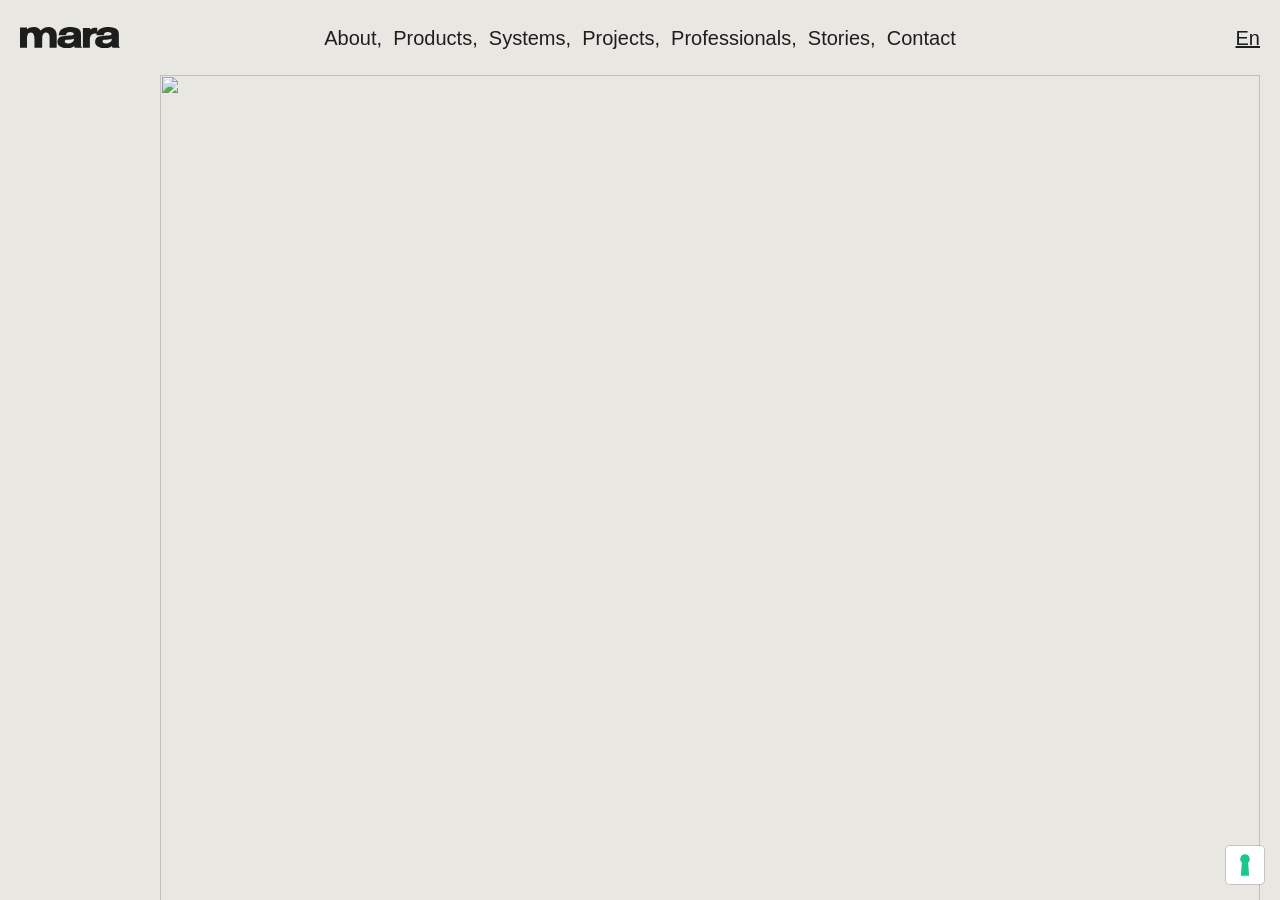
==== index.html @ ea9da0f6 "first commit" ====
<html lang="en"><head><meta charset="utf-8"><meta name="viewport" content="width=device-width, initial-scale=1"><title>Mara, design furniture for office, contract, and home. 100% made in Italy.</title><link rel="preconnect" href="https://mara.adoratorio.app" crossorigin="" data-cmp-ab="2" data-cmp-info="10"><style>@font-face{font-family:Neue Haas Grotesk Display Pro;src:url(/fonts/NeueHaasDisplay-Mediu.woff2) format("woff2"),url(/fonts/NeueHaasDisplay-Mediu.woff) format("woff"),url(/fonts/NeueHaasDisplay-Mediu.svg#NeueHaasDisplay-Mediu) format("svg");font-weight:500;font-style:normal;font-display:swap}@font-face{font-family:Neue Haas Grotesk Display Pro;src:url(/fonts/NeueHaasDisplay-Roman.woff2) format("woff2"),url(/fonts/NeueHaasDisplay-Roman.woff) format("woff"),url(/fonts/NeueHaasDisplay-Roman.svg#NeueHaasDisplay-Roman) format("svg");font-weight:400;font-style:normal;font-display:swap}@font-face{font-family:Neue Haas Grotesk Display Pro;src:url(/fonts/NeueHaasDisplay-Bold.woff2) format("woff2"),url(/fonts/NeueHaasDisplay-Bold.woff) format("woff"),url(/fonts/NeueHaasDisplay-Bold.svg#NeueHaasDisplay-Bold) format("svg");font-weight:700;font-style:normal;font-display:swap}@font-face{font-family:Neue Haas Grotesk Display Pro;src:url(/fonts/NeueHaasDisplay-Light.woff2) format("woff2"),url(/fonts/NeueHaasDisplay-Light.woff) format("woff"),url(/fonts/NeueHaasDisplay-Light.svg#NeueHaasDisplay-Light) format("svg");font-weight:300;font-style:normal;font-display:swap}a,abbr,acronym,address,applet,article,aside,audio,b,big,blockquote,body,canvas,caption,center,cite,code,dd,del,details,dfn,div,dl,dt,em,embed,fieldset,figcaption,figure,footer,form,h1,h2,h3,h4,h5,h6,header,hgroup,html,i,iframe,img,ins,kbd,label,legend,li,mark,menu,nav,object,ol,output,p,pre,q,ruby,s,samp,section,small,span,strike,strong,sub,summary,sup,table,tbody,td,tfoot,th,thead,time,tr,tt,u,ul,var,video{margin-block:0;margin:0;padding:0;border:none}*{box-sizing:border-box;-webkit-tap-highlight-color:rgba(0,0,0,0)}:after,:before{box-sizing:inherit;text-decoration:inherit;vertical-align:inherit}html{line-height:1.15;overflow-wrap:break-word;-moz-tab-size:4;-o-tab-size:4;tab-size:4;-webkit-text-size-adjust:100%;-moz-text-size-adjust:100%;text-size-adjust:100%;font-feature-settings:normal;font-variation-settings:normal}main{display:block}progress{vertical-align:middle}h1,h2,h3,h4,h5,h6{font-size:inherit;font-weight:inherit}b,strong{display:inline-block;font-weight:bolder}blockquote,q{font-style:italic;quotes:none}hr{display:block;box-sizing:content-box;height:0;overflow:visible}ol,ul{list-style-type:none}:where(dl,ol,ul) :where(dl,ol,ul){margin-block-end:0;margin-block-start:0}small{font-size:80%}sub,sup{font-size:75%;line-height:0;position:relative;vertical-align:baseline}sub{bottom:-.25em}sup{top:-.5em}code,kbd,pre,samp{font-family:ui-monospace,SFMono-Regular,Menlo,Monaco,Consolas,Liberation Mono,Courier New,monospace;font-feature-settings:normal;font-variation-settings:normal;font-size:.9em}audio,canvas,iframe,img,svg,video{vertical-align:middle}img,video{max-width:100%;border-style:none}button,input,select,textarea{margin:0;border:0;background:transparent;font-family:inherit;font-size:100%;line-height:inherit}button:focus,input:focus,select:focus,textarea:focus{outline:transparent}a,a:active,a:visited,button{display:inline-block;color:inherit;text-decoration:none;touch-action:manipulation}button,select{text-transform:none}[type=button],[type=reset],[type=submit],button{-webkit-appearance:button;-moz-appearance:button;appearance:button;color:inherit;background:transparent;cursor:pointer}[type=button]::-moz-focus-inner,[type=reset]::-moz-focus-inner,[type=submit]::-moz-focus-inner,button::-moz-focus-inner{border-style:none;padding:0}[type=button]:-moz-focusring,[type=reset]:-moz-focusring,[type=submit]:-moz-focusring,button:-moz-focusring{outline:1px dotted ButtonText}::-webkit-file-upload-button{-webkit-appearance:button;font:inherit}dialog:not([open]){display:none}:root{--col-numb:26;--col-numb-vert:18;--grid-val:calc(100/var(--col-numb));--grid-val-vertical:calc(100/var(--col-numb-vert))}@media screen and (min-width:48em){:root{--col-numb:32}}::-moz-selection{background-color:#1e1d20;color:#e9e7e2;text-shadow:none}::selection{background-color:#1e1d20;color:#e9e7e2;text-shadow:none}body,html{overflow:hidden;top:0;left:0;position:fixed;width:100vw;height:100svh}body{background:#e9e7e2;color:#1e1d20;font-family:Neue Haas Grotesk Display Pro,-apple-system,BlinkMacSystemFont,Segoe UI,Roboto,Helvetica,Arial,sans-serif,Apple Color Emoji,Segoe UI Emoji,Segoe UI Symbol;font-kerning:none;text-rendering:optimizeSpeed;-webkit-font-smoothing:antialiased;-moz-osx-font-smoothing:grayscale}body.wait{cursor:wait}body *{text-decoration-thickness:.1rem!important}@media screen and (max-device-width:1366px)and (-webkit-min-device-pixel-ratio:1.5){body *{text-decoration-thickness:.05rem!important}}h1,h2,h3,h4,h5,h6{color:#1e1d20;font-family:Neue Haas Grotesk Display Pro,-apple-system,BlinkMacSystemFont,Segoe UI,Roboto,Helvetica,Arial,sans-serif,Apple Color Emoji,Segoe UI Emoji,Segoe UI Symbol}#app,.app{overflow-x:clip;overflow-y:scroll;-webkit-overflow-scrolling:touch;opacity:0;top:0;left:0;position:fixed;width:100vw;height:100svh;font-size:max(12px,5.1282051282vw);line-height:1}@media screen and (min-width:768px){#app,.app{font-size:max(12px,1.5625vw);line-height:1}}.view{position:relative}.main,.view{min-height:100svh}.main{transition:background-color 1s cubic-bezier(.215,.61,.355,1)}.main--light-gray{background-color:#b6b3ab}.main--gray{background-color:#858680}section{padding-left:calc(var(--grid-val)*.5vw);padding-right:calc(var(--grid-val)*.5vw)}@media screen and (max-width:47.99em){section{padding-left:calc(var(--grid-val)*1vw);padding-right:calc(var(--grid-val)*1vw)}}section:first-child:not(.carousel):not(.menu-list){padding-top:calc(var(--grid-val-vertical)*4svh)}@media screen and (max-width:47.99em){section:first-child:not(.carousel):not(.menu-list){padding-top:calc(var(--grid-val-vertical)*2.3svh)}}@media screen and (min-width:48em)and (max-width:63.99em)and (orientation:portrait){section:first-child:not(.carousel):not(.menu-list){padding-top:calc(var(--grid-val-vertical)*1.5svh)}}section:first-child.carousel,section:first-child.carousel .carousel,section:last-of-type.carousel,section:last-of-type.carousel .carousel{margin-bottom:0}.intro-text+.text-with-images{padding-top:calc(var(--grid-val-vertical)*.5svh)!important}@media screen and (max-width:47.99em){.fullscreen-media+.text-with-images{padding-top:calc(var(--grid-val-vertical)*.5svh)!important}}.images-text+.media-text,.product-gallery+.media-text{padding-top:calc(var(--grid-val-vertical)*.5svh)!important}button{padding:0}.sep{position:absolute;left:0;width:100%;height:1px;display:block;background-color:#1e1d20}.sep--top{top:0}.sep--bot{bottom:0}.sep--rel{position:relative}.sep--light{background-color:#b6b3ab}.sr-only{position:absolute!important;width:1px;height:1px;padding:0;margin:-1px;overflow:hidden;clip:rect(0,0,0,0);clip-path:inset(50%);white-space:nowrap;border:0}@media screen and (max-width:47.99em){.iubenda-tp-btn:not(.iubenda-floatable-tb-btn)[data-tp-float][data-tp-float=bottom-right]{transform:translateY(-40px) scale(.75)!important;transform-origin:center right!important}}</style><style>@font-face{font-family:Neue Haas Grotesk Display Pro;src:url(/fonts/NeueHaasDisplay-Mediu.woff2) format("woff2"),url(/fonts/NeueHaasDisplay-Mediu.woff) format("woff"),url(/fonts/NeueHaasDisplay-Mediu.svg#NeueHaasDisplay-Mediu) format("svg");font-weight:500;font-style:normal;font-display:swap}@font-face{font-family:Neue Haas Grotesk Display Pro;src:url(/fonts/NeueHaasDisplay-Roman.woff2) format("woff2"),url(/fonts/NeueHaasDisplay-Roman.woff) format("woff"),url(/fonts/NeueHaasDisplay-Roman.svg#NeueHaasDisplay-Roman) format("svg");font-weight:400;font-style:normal;font-display:swap}@font-face{font-family:Neue Haas Grotesk Display Pro;src:url(/fonts/NeueHaasDisplay-Bold.woff2) format("woff2"),url(/fonts/NeueHaasDisplay-Bold.woff) format("woff"),url(/fonts/NeueHaasDisplay-Bold.svg#NeueHaasDisplay-Bold) format("svg");font-weight:700;font-style:normal;font-display:swap}@font-face{font-family:Neue Haas Grotesk Display Pro;src:url(/fonts/NeueHaasDisplay-Light.woff2) format("woff2"),url(/fonts/NeueHaasDisplay-Light.woff) format("woff"),url(/fonts/NeueHaasDisplay-Light.svg#NeueHaasDisplay-Light) format("svg");font-weight:300;font-style:normal;font-display:swap}.header[data-v-e87f4574]{display:flex;align-items:center;justify-content:space-between;padding-left:calc(var(--grid-val)*.5vw);padding-right:calc(var(--grid-val)*.5vw);z-index:101;top:0;left:0;position:fixed;width:100vw;height:100svh}@media screen and (max-width:47.99em){.header[data-v-e87f4574]{padding-left:calc(var(--grid-val)*1vw);padding-right:calc(var(--grid-val)*1vw)}}.header[data-v-e87f4574]{height:calc(var(--grid-val-vertical)*1.5svh)}@media screen and (max-width:47.99em){.header[data-v-e87f4574]{height:calc(var(--grid-val-vertical)*1svh)}}@media screen and (min-width:48em)and (max-width:63.99em)and (orientation:portrait){.header[data-v-e87f4574]{height:calc(var(--grid-val-vertical)*1svh)}}.header--with-announce[data-v-e87f4574]{padding-top:calc(var(--grid-val-vertical)*.25svh);height:calc(var(--grid-val-vertical)*2svh)}@media screen and (max-width:47.99em){.header--with-announce[data-v-e87f4574]{padding-top:calc(var(--grid-val-vertical)*.3svh);height:calc(var(--grid-val-vertical)*1.6svh)}}@media screen and (min-width:48em)and (max-width:63.99em)and (orientation:portrait){.header--with-announce[data-v-e87f4574]{padding-top:calc(var(--grid-val-vertical)*.3svh);height:calc(var(--grid-val-vertical)*1.6svh)}}.header__bg[data-v-e87f4574]{transform:translateY(-100%);background-color:#e9e7e2;top:0;left:0;position:absolute;width:100%;height:100%}.header__bg--visible[data-v-e87f4574]{transform:translateY(0)}.header__bg--light-gray[data-v-e87f4574]{background-color:#b6b3ab}.header__bg--gray[data-v-e87f4574]{background-color:#858680}.header.entered .header__bg[data-v-e87f4574]{transition:transform .8s cubic-bezier(.215,.61,.355,1),background-color 1s cubic-bezier(.215,.61,.355,1)}.header__marquee[data-v-e87f4574]{position:absolute;left:0;top:0;width:100vw;height:calc(var(--grid-val-vertical)*.5svh);justify-self:start;display:grid;align-items:center;color:#e9e7e2;background-color:#8c4e39;contain:paint;font-size:max(12px,4.6153846154vw);line-height:1}@media screen and (min-width:768px){.header__marquee[data-v-e87f4574]{font-size:max(12px,.9375vw);line-height:1}}@media screen and (max-width:47.99em){.header__marquee[data-v-e87f4574]{height:calc(var(--grid-val-vertical)*.5svh)}.header__marquee[data-v-e87f4574] *{font-size:max(12px,3.0769230769vw);line-height:1}}@media screen and (max-width:47.99em)and (min-width:768px){.header__marquee[data-v-e87f4574] *{font-size:max(12px,.625vw);line-height:1}}.header__marquee>div[data-v-e87f4574]{display:flex;align-items:center;white-space:nowrap;grid-column:1;grid-row:1}.header__marquee-sep[data-v-e87f4574]{padding-left:calc(var(--grid-val)*1vw);padding-right:calc(var(--grid-val)*1vw)}.header__inner[data-v-e87f4574]{position:relative;width:100%;display:grid;grid-template-columns:calc(var(--grid-val)*2.5vw) 1fr calc(var(--grid-val)*2.5vw);align-items:end;z-index:1}@media screen and (max-width:47.99em){.header__inner[data-v-e87f4574]{display:flex;justify-content:space-between;align-items:center}}@media screen and (min-width:48em)and (max-width:63.99em)and (orientation:portrait){.header__inner[data-v-e87f4574]{grid-template-columns:calc(var(--grid-val)*3vw) 1fr calc(var(--grid-val)*3vw)}}.header__logo[data-v-e87f4574]{z-index:1}@media screen and (max-width:47.99em){.header__logo[data-v-e87f4574]{width:calc(var(--grid-val)*5.5vw)}}.header__langs[data-v-e87f4574]{place-self:end}.header__nav-trigger[data-v-e87f4574]{position:relative;display:grid;grid-template-areas:"menu";overflow:hidden}.header__nav-trigger[data-v-e87f4574]>*{grid-area:menu;font-size:max(12px,4.6153846154vw);line-height:1}@media screen and (min-width:768px){.header__nav-trigger[data-v-e87f4574]>*{font-size:max(12px,.9375vw);line-height:1}}</style><style>@font-face{font-family:Neue Haas Grotesk Display Pro;src:url(/fonts/NeueHaasDisplay-Mediu.woff2) format("woff2"),url(/fonts/NeueHaasDisplay-Mediu.woff) format("woff"),url(/fonts/NeueHaasDisplay-Mediu.svg#NeueHaasDisplay-Mediu) format("svg");font-weight:500;font-style:normal;font-display:swap}@font-face{font-family:Neue Haas Grotesk Display Pro;src:url(/fonts/NeueHaasDisplay-Roman.woff2) format("woff2"),url(/fonts/NeueHaasDisplay-Roman.woff) format("woff"),url(/fonts/NeueHaasDisplay-Roman.svg#NeueHaasDisplay-Roman) format("svg");font-weight:400;font-style:normal;font-display:swap}@font-face{font-family:Neue Haas Grotesk Display Pro;src:url(/fonts/NeueHaasDisplay-Bold.woff2) format("woff2"),url(/fonts/NeueHaasDisplay-Bold.woff) format("woff"),url(/fonts/NeueHaasDisplay-Bold.svg#NeueHaasDisplay-Bold) format("svg");font-weight:700;font-style:normal;font-display:swap}@font-face{font-family:Neue Haas Grotesk Display Pro;src:url(/fonts/NeueHaasDisplay-Light.woff2) format("woff2"),url(/fonts/NeueHaasDisplay-Light.woff) format("woff"),url(/fonts/NeueHaasDisplay-Light.svg#NeueHaasDisplay-Light) format("svg");font-weight:300;font-style:normal;font-display:swap}.hp-intro[data-v-0a8234a5]{padding-top:calc(var(--grid-val-vertical)*1.5svh)!important;padding-bottom:calc(var(--grid-val-vertical)*1svh)}@media screen and (max-width:63.99em)and (orientation:portrait){.hp-intro[data-v-0a8234a5]{padding-top:calc(var(--grid-val-vertical)*1svh)!important}}@media screen and (min-width:48em)and (max-width:63.99em)and (orientation:portrait){.hp-intro[data-v-0a8234a5]{padding-bottom:0}}.hp-intro--with-announce[data-v-0a8234a5]{padding-top:calc(var(--grid-val-vertical)*2svh)!important}@media screen and (max-width:63.99em)and (orientation:portrait){.hp-intro--with-announce[data-v-0a8234a5]{padding-top:calc(var(--grid-val-vertical)*1.5svh)!important}}.hp-intro__img[data-v-0a8234a5]{width:calc(var(--grid-val)*27.5vw);height:calc(var(--grid-val-vertical)*32svh);-o-object-fit:cover;object-fit:cover;margin-left:auto;margin-bottom:calc(var(--grid-val-vertical)*.15svh)}.hp-intro__img[data-v-0a8234a5] .media__media{height:100%}@media screen and (max-width:47.99em){.hp-intro__img[data-v-0a8234a5]{width:calc(var(--grid-val)*18vw);height:calc(var(--grid-val)*25vw)}}@media screen and (min-width:48em)and (max-width:63.99em)and (orientation:portrait){.hp-intro__img[data-v-0a8234a5]{width:calc(var(--grid-val)*18vw);height:calc(var(--grid-val-vertical)*10svh)}}.hp-intro__text-wrap[data-v-0a8234a5]{padding-left:0;padding-right:0;padding-top:calc(var(--grid-val-vertical)*.4svh)}.hp-intro__text-wrap[data-v-0a8234a5] .paragraph{margin-left:auto;text-transform:uppercase}@media screen and (max-width:47.99em){.hp-intro__text-wrap[data-v-0a8234a5]{top:0;padding-top:0}}.hp-intro__text-wrap[data-v-0a8234a5] .title{line-height:.9}.hp-intro__text-wrap[data-v-0a8234a5] .intro-text__main-label{top:calc(var(--grid-val-vertical)*1.25svh)}@media screen and (max-width:47.99em){.hp-intro__text-wrap[data-v-0a8234a5] .intro-text__main-label{top:calc(var(--grid-val-vertical)*.63svh)}}.hp-intro__text-wrap[data-v-0a8234a5] .intro-text__content{margin-top:calc(var(--grid-val-vertical)*1.25svh)}@media screen and (max-width:47.99em){.hp-intro__text-wrap[data-v-0a8234a5] .intro-text__content{margin-top:calc(var(--grid-val-vertical)*.25svh)}}</style><style>@font-face{font-family:Neue Haas Grotesk Display Pro;src:url(/fonts/NeueHaasDisplay-Mediu.woff2) format("woff2"),url(/fonts/NeueHaasDisplay-Mediu.woff) format("woff"),url(/fonts/NeueHaasDisplay-Mediu.svg#NeueHaasDisplay-Mediu) format("svg");font-weight:500;font-style:normal;font-display:swap}@font-face{font-family:Neue Haas Grotesk Display Pro;src:url(/fonts/NeueHaasDisplay-Roman.woff2) format("woff2"),url(/fonts/NeueHaasDisplay-Roman.woff) format("woff"),url(/fonts/NeueHaasDisplay-Roman.svg#NeueHaasDisplay-Roman) format("svg");font-weight:400;font-style:normal;font-display:swap}@font-face{font-family:Neue Haas Grotesk Display Pro;src:url(/fonts/NeueHaasDisplay-Bold.woff2) format("woff2"),url(/fonts/NeueHaasDisplay-Bold.woff) format("woff"),url(/fonts/NeueHaasDisplay-Bold.svg#NeueHaasDisplay-Bold) format("svg");font-weight:700;font-style:normal;font-display:swap}@font-face{font-family:Neue Haas Grotesk Display Pro;src:url(/fonts/NeueHaasDisplay-Light.woff2) format("woff2"),url(/fonts/NeueHaasDisplay-Light.woff) format("woff"),url(/fonts/NeueHaasDisplay-Light.svg#NeueHaasDisplay-Light) format("svg");font-weight:300;font-style:normal;font-display:swap}.navbar__blurred-bg[data-v-42f76893]{background-color:#1e1d2099;-webkit-backdrop-filter:blur(30px);backdrop-filter:blur(30px);z-index:-1}.navbar__bg[data-v-42f76893],.navbar__blurred-bg[data-v-42f76893]{top:0;left:0;position:fixed;width:100vw;height:100svh}.navbar__bg[data-v-42f76893]{pointer-events:none;background-color:#b6b3ab;z-index:0}@media screen and (min-width:48em){.navbar__bg[data-v-42f76893]{max-height:calc(var(--grid-val-vertical)*15svh)}}.navbar__list-wrap[data-v-42f76893]{display:grid;grid-template-columns:100%;grid-template-areas:"navbar"}.navbar__list[data-v-42f76893]{display:flex;align-items:center;justify-content:center;grid-area:navbar}.navbar__item[data-v-42f76893]{font-size:max(12px,5.1282051282vw);line-height:1}@media screen and (min-width:768px){.navbar__item[data-v-42f76893]{font-size:max(12px,1.5625vw);line-height:1}}.navbar__link[data-v-42f76893]{position:relative}.navbar__link[data-v-42f76893]:after{content:"";display:block;width:100%;height:1px;position:absolute;bottom:1px;left:0;background-color:#1e1d20;transform:scaleX(0);transform-origin:center right;transition:transform .5s cubic-bezier(.215,.61,.355,1)}@media(hover:hover){.navbar__link[data-v-42f76893]:not(.navbar__link--active):hover:after{transform:scaleX(1);transform-origin:center left}}.navbar__link--active[data-v-42f76893]:after,.navbar__link.router-link-active[data-v-42f76893]:after{transform:scaleX(1)}.submenu[data-v-42f76893]{position:absolute;top:100%;left:0;width:100%;overflow:clip}.submenu__list[data-v-42f76893]{display:grid;-moz-column-gap:calc(var(--grid-val)*1vw);column-gap:calc(var(--grid-val)*1vw);margin-bottom:calc(var(--grid-val-vertical)*2svh);padding-top:calc(var(--grid-val-vertical)*.5svh)}.submenu__item[data-v-42f76893],.submenu__link[data-v-42f76893]{height:100%}.submenu__link[data-v-42f76893]{display:grid;grid-template-rows:calc(var(--grid-val-vertical)*9svh) auto;gap:calc(var(--grid-val-vertical)*.2svh);pointer-events:all}.submenu__name[data-v-42f76893]{text-transform:uppercase;font-size:max(12px,4.6153846154vw);line-height:1}@media screen and (min-width:768px){.submenu__name[data-v-42f76893]{font-size:max(12px,.9375vw);line-height:1}}</style><style>@font-face{font-family:Neue Haas Grotesk Display Pro;src:url(/fonts/NeueHaasDisplay-Mediu.woff2) format("woff2"),url(/fonts/NeueHaasDisplay-Mediu.woff) format("woff"),url(/fonts/NeueHaasDisplay-Mediu.svg#NeueHaasDisplay-Mediu) format("svg");font-weight:500;font-style:normal;font-display:swap}@font-face{font-family:Neue Haas Grotesk Display Pro;src:url(/fonts/NeueHaasDisplay-Roman.woff2) format("woff2"),url(/fonts/NeueHaasDisplay-Roman.woff) format("woff"),url(/fonts/NeueHaasDisplay-Roman.svg#NeueHaasDisplay-Roman) format("svg");font-weight:400;font-style:normal;font-display:swap}@font-face{font-family:Neue Haas Grotesk Display Pro;src:url(/fonts/NeueHaasDisplay-Bold.woff2) format("woff2"),url(/fonts/NeueHaasDisplay-Bold.woff) format("woff"),url(/fonts/NeueHaasDisplay-Bold.svg#NeueHaasDisplay-Bold) format("svg");font-weight:700;font-style:normal;font-display:swap}@font-face{font-family:Neue Haas Grotesk Display Pro;src:url(/fonts/NeueHaasDisplay-Light.woff2) format("woff2"),url(/fonts/NeueHaasDisplay-Light.woff) format("woff"),url(/fonts/NeueHaasDisplay-Light.svg#NeueHaasDisplay-Light) format("svg");font-weight:300;font-style:normal;font-display:swap}.langs[data-v-942be79a]{position:relative}.langs__active[data-v-942be79a],.langs__submenu[data-v-942be79a]{text-transform:capitalize}.langs__active[data-v-942be79a]{text-decoration:underline;padding:0}.langs__submenu[data-v-942be79a]{position:absolute;top:calc(100% + var(--grid-val-vertical)*.1svh);right:0}@media screen and (max-width:47.99em){.langs__submenu[data-v-942be79a]{top:calc(-250% + var(--grid-val-vertical)*.3svh*-2.5);text-align:right;display:flex;flex-direction:column;gap:calc(var(--grid-val-vertical)*.15svh)}}</style><style>@font-face{font-family:Neue Haas Grotesk Display Pro;src:url(/fonts/NeueHaasDisplay-Mediu.woff2) format("woff2"),url(/fonts/NeueHaasDisplay-Mediu.woff) format("woff"),url(/fonts/NeueHaasDisplay-Mediu.svg#NeueHaasDisplay-Mediu) format("svg");font-weight:500;font-style:normal;font-display:swap}@font-face{font-family:Neue Haas Grotesk Display Pro;src:url(/fonts/NeueHaasDisplay-Roman.woff2) format("woff2"),url(/fonts/NeueHaasDisplay-Roman.woff) format("woff"),url(/fonts/NeueHaasDisplay-Roman.svg#NeueHaasDisplay-Roman) format("svg");font-weight:400;font-style:normal;font-display:swap}@font-face{font-family:Neue Haas Grotesk Display Pro;src:url(/fonts/NeueHaasDisplay-Bold.woff2) format("woff2"),url(/fonts/NeueHaasDisplay-Bold.woff) format("woff"),url(/fonts/NeueHaasDisplay-Bold.svg#NeueHaasDisplay-Bold) format("svg");font-weight:700;font-style:normal;font-display:swap}@font-face{font-family:Neue Haas Grotesk Display Pro;src:url(/fonts/NeueHaasDisplay-Light.woff2) format("woff2"),url(/fonts/NeueHaasDisplay-Light.woff) format("woff"),url(/fonts/NeueHaasDisplay-Light.svg#NeueHaasDisplay-Light) format("svg");font-weight:300;font-style:normal;font-display:swap}.navigator[data-v-21905c36]{display:flex;flex-direction:column;justify-content:space-between;padding:calc(var(--grid-val-vertical)*2.5svh) calc(var(--grid-val)*1vw) calc(var(--grid-val-vertical)*.6svh)}.navigator[data-v-21905c36],.navigator__bg[data-v-21905c36]{top:0;left:0;position:fixed;width:100vw;height:100svh}.navigator__bg[data-v-21905c36]{pointer-events:none;background-color:#77848c;z-index:-1}.navigator__item[data-v-21905c36]{display:flex;align-items:center;justify-content:space-between;font-size:max(12px,12.8205128205vw);line-height:1}@media screen and (min-width:768px){.navigator__item[data-v-21905c36]{font-size:max(12px,6.25vw);line-height:1}}.navigator__sub-trigger[data-v-21905c36]{width:calc(var(--grid-val)*1.4vw)}.navigator__footer[data-v-21905c36]{display:grid;grid-template-columns:calc(var(--grid-val)*14vw) auto;justify-content:space-between;align-items:end}.navigator__footer-label[data-v-21905c36]{margin-bottom:calc(var(--grid-val-vertical)*.35svh)}.submenu[data-v-21905c36]{padding:calc(var(--grid-val-vertical)*2.5svh) calc(var(--grid-val)*1vw) calc(var(--grid-val-vertical)*.6svh);top:0;left:0;position:fixed;width:100vw;height:100svh}.submenu__back[data-v-21905c36]{position:absolute;top:calc(var(--grid-val-vertical)*1.5svh);left:calc(var(--grid-val)*1vw);display:flex;align-items:center;gap:5px;margin-bottom:calc(var(--grid-val-vertical)*.5svh);font-size:max(12px,6.1538461538vw);line-height:1.25}@media screen and (min-width:768px){.submenu__back[data-v-21905c36]{font-size:max(12px,2.0833333333vw);line-height:1.125}}.submenu__back svg[data-v-21905c36]{width:calc(var(--grid-val)*1.3vw)}.submenu__back span[data-v-21905c36]{text-decoration:underline}.submenu__link[data-v-21905c36]{font-size:max(12px,12.8205128205vw);line-height:1}@media screen and (min-width:768px){.submenu__link[data-v-21905c36]{font-size:max(12px,6.25vw);line-height:1}}.submenu__img[data-v-21905c36]{position:absolute;bottom:calc(var(--grid-val-vertical)*3.8svh);right:calc(var(--grid-val)*1vw);width:calc(var(--grid-val)*11.5vw);height:calc(var(--grid-val-vertical)*5.2svh);-o-object-fit:cover;object-fit:cover}</style><style>@font-face{font-family:Neue Haas Grotesk Display Pro;src:url(/fonts/NeueHaasDisplay-Mediu.woff2) format("woff2"),url(/fonts/NeueHaasDisplay-Mediu.woff) format("woff"),url(/fonts/NeueHaasDisplay-Mediu.svg#NeueHaasDisplay-Mediu) format("svg");font-weight:500;font-style:normal;font-display:swap}@font-face{font-family:Neue Haas Grotesk Display Pro;src:url(/fonts/NeueHaasDisplay-Roman.woff2) format("woff2"),url(/fonts/NeueHaasDisplay-Roman.woff) format("woff"),url(/fonts/NeueHaasDisplay-Roman.svg#NeueHaasDisplay-Roman) format("svg");font-weight:400;font-style:normal;font-display:swap}@font-face{font-family:Neue Haas Grotesk Display Pro;src:url(/fonts/NeueHaasDisplay-Bold.woff2) format("woff2"),url(/fonts/NeueHaasDisplay-Bold.woff) format("woff"),url(/fonts/NeueHaasDisplay-Bold.svg#NeueHaasDisplay-Bold) format("svg");font-weight:700;font-style:normal;font-display:swap}@font-face{font-family:Neue Haas Grotesk Display Pro;src:url(/fonts/NeueHaasDisplay-Light.woff2) format("woff2"),url(/fonts/NeueHaasDisplay-Light.woff) format("woff"),url(/fonts/NeueHaasDisplay-Light.svg#NeueHaasDisplay-Light) format("svg");font-weight:300;font-style:normal;font-display:swap}.label[data-v-15529b58]{display:block;font-weight:500;text-transform:uppercase;font-size:max(12px,4.6153846154vw);line-height:1}@media screen and (min-width:768px){.label[data-v-15529b58]{font-size:max(12px,.9375vw);line-height:1}}@media screen and (max-width:47.99em){.label[data-v-15529b58]{font-size:max(12px,3.0769230769vw);line-height:1}}@media screen and (max-width:47.99em)and (min-width:768px){.label[data-v-15529b58]{font-size:max(12px,.625vw);line-height:1}}.label--big[data-v-15529b58]{font-weight:400;text-transform:none;font-size:max(12px,5.1282051282vw);line-height:1}@media screen and (min-width:768px){.label--big[data-v-15529b58]{font-size:max(12px,1.5625vw);line-height:1}}</style><style>@font-face{font-family:Neue Haas Grotesk Display Pro;src:url(/fonts/NeueHaasDisplay-Mediu.woff2) format("woff2"),url(/fonts/NeueHaasDisplay-Mediu.woff) format("woff"),url(/fonts/NeueHaasDisplay-Mediu.svg#NeueHaasDisplay-Mediu) format("svg");font-weight:500;font-style:normal;font-display:swap}@font-face{font-family:Neue Haas Grotesk Display Pro;src:url(/fonts/NeueHaasDisplay-Roman.woff2) format("woff2"),url(/fonts/NeueHaasDisplay-Roman.woff) format("woff"),url(/fonts/NeueHaasDisplay-Roman.svg#NeueHaasDisplay-Roman) format("svg");font-weight:400;font-style:normal;font-display:swap}@font-face{font-family:Neue Haas Grotesk Display Pro;src:url(/fonts/NeueHaasDisplay-Bold.woff2) format("woff2"),url(/fonts/NeueHaasDisplay-Bold.woff) format("woff"),url(/fonts/NeueHaasDisplay-Bold.svg#NeueHaasDisplay-Bold) format("svg");font-weight:700;font-style:normal;font-display:swap}@font-face{font-family:Neue Haas Grotesk Display Pro;src:url(/fonts/NeueHaasDisplay-Light.woff2) format("woff2"),url(/fonts/NeueHaasDisplay-Light.woff) format("woff"),url(/fonts/NeueHaasDisplay-Light.svg#NeueHaasDisplay-Light) format("svg");font-weight:300;font-style:normal;font-display:swap}.socials[data-v-ba68240b]{display:flex;flex-wrap:wrap}</style><style>@font-face{font-family:Neue Haas Grotesk Display Pro;src:url(/fonts/NeueHaasDisplay-Mediu.woff2) format("woff2"),url(/fonts/NeueHaasDisplay-Mediu.woff) format("woff"),url(/fonts/NeueHaasDisplay-Mediu.svg#NeueHaasDisplay-Mediu) format("svg");font-weight:500;font-style:normal;font-display:swap}@font-face{font-family:Neue Haas Grotesk Display Pro;src:url(/fonts/NeueHaasDisplay-Roman.woff2) format("woff2"),url(/fonts/NeueHaasDisplay-Roman.woff) format("woff"),url(/fonts/NeueHaasDisplay-Roman.svg#NeueHaasDisplay-Roman) format("svg");font-weight:400;font-style:normal;font-display:swap}@font-face{font-family:Neue Haas Grotesk Display Pro;src:url(/fonts/NeueHaasDisplay-Bold.woff2) format("woff2"),url(/fonts/NeueHaasDisplay-Bold.woff) format("woff"),url(/fonts/NeueHaasDisplay-Bold.svg#NeueHaasDisplay-Bold) format("svg");font-weight:700;font-style:normal;font-display:swap}@font-face{font-family:Neue Haas Grotesk Display Pro;src:url(/fonts/NeueHaasDisplay-Light.woff2) format("woff2"),url(/fonts/NeueHaasDisplay-Light.woff) format("woff"),url(/fonts/NeueHaasDisplay-Light.svg#NeueHaasDisplay-Light) format("svg");font-weight:300;font-style:normal;font-display:swap}.picture__wrapper[data-v-355eccc6]{display:block;position:relative;width:100%;height:100%;contain:paint}.picture__image[data-v-355eccc6]{width:100%;height:100%;-o-object-fit:cover;object-fit:cover}</style><style>@font-face{font-family:Neue Haas Grotesk Display Pro;src:url(/fonts/NeueHaasDisplay-Mediu.woff2) format("woff2"),url(/fonts/NeueHaasDisplay-Mediu.woff) format("woff"),url(/fonts/NeueHaasDisplay-Mediu.svg#NeueHaasDisplay-Mediu) format("svg");font-weight:500;font-style:normal;font-display:swap}@font-face{font-family:Neue Haas Grotesk Display Pro;src:url(/fonts/NeueHaasDisplay-Roman.woff2) format("woff2"),url(/fonts/NeueHaasDisplay-Roman.woff) format("woff"),url(/fonts/NeueHaasDisplay-Roman.svg#NeueHaasDisplay-Roman) format("svg");font-weight:400;font-style:normal;font-display:swap}@font-face{font-family:Neue Haas Grotesk Display Pro;src:url(/fonts/NeueHaasDisplay-Bold.woff2) format("woff2"),url(/fonts/NeueHaasDisplay-Bold.woff) format("woff"),url(/fonts/NeueHaasDisplay-Bold.svg#NeueHaasDisplay-Bold) format("svg");font-weight:700;font-style:normal;font-display:swap}@font-face{font-family:Neue Haas Grotesk Display Pro;src:url(/fonts/NeueHaasDisplay-Light.woff2) format("woff2"),url(/fonts/NeueHaasDisplay-Light.woff) format("woff"),url(/fonts/NeueHaasDisplay-Light.svg#NeueHaasDisplay-Light) format("svg");font-weight:300;font-style:normal;font-display:swap}.usage-areas__label[data-v-2400ee1e]{display:block;margin-bottom:calc(var(--grid-val-vertical)*.5svh);text-transform:uppercase;font-weight:500;font-size:max(12px,4.6153846154vw);line-height:1}@media screen and (min-width:768px){.usage-areas__label[data-v-2400ee1e]{font-size:max(12px,.9375vw);line-height:1}}.usage-areas__list[data-v-2400ee1e]{display:flex;gap:calc(var(--grid-val)*1.25vw)}@media screen and (max-width:47.99em){.usage-areas__list[data-v-2400ee1e]{flex-wrap:wrap;-moz-column-gap:calc(var(--grid-val)*1.25vw);column-gap:calc(var(--grid-val)*1.25vw);row-gap:calc(var(--grid-val-vertical)*.25svh)}}.usage-areas__list-item[data-v-2400ee1e]{font-size:max(12px,5.1282051282vw);line-height:1}@media screen and (min-width:768px){.usage-areas__list-item[data-v-2400ee1e]{font-size:max(12px,1.5625vw);line-height:1}}@media(hover:hover){.usage-areas__list-item:hover a[data-v-2400ee1e]{text-decoration:underline}}.usage-areas__list-item--active a[data-v-2400ee1e]{text-decoration:underline}</style><style>@font-face{font-family:Neue Haas Grotesk Display Pro;src:url(/fonts/NeueHaasDisplay-Mediu.woff2) format("woff2"),url(/fonts/NeueHaasDisplay-Mediu.woff) format("woff"),url(/fonts/NeueHaasDisplay-Mediu.svg#NeueHaasDisplay-Mediu) format("svg");font-weight:500;font-style:normal;font-display:swap}@font-face{font-family:Neue Haas Grotesk Display Pro;src:url(/fonts/NeueHaasDisplay-Roman.woff2) format("woff2"),url(/fonts/NeueHaasDisplay-Roman.woff) format("woff"),url(/fonts/NeueHaasDisplay-Roman.svg#NeueHaasDisplay-Roman) format("svg");font-weight:400;font-style:normal;font-display:swap}@font-face{font-family:Neue Haas Grotesk Display Pro;src:url(/fonts/NeueHaasDisplay-Bold.woff2) format("woff2"),url(/fonts/NeueHaasDisplay-Bold.woff) format("woff"),url(/fonts/NeueHaasDisplay-Bold.svg#NeueHaasDisplay-Bold) format("svg");font-weight:700;font-style:normal;font-display:swap}@font-face{font-family:Neue Haas Grotesk Display Pro;src:url(/fonts/NeueHaasDisplay-Light.woff2) format("woff2"),url(/fonts/NeueHaasDisplay-Light.woff) format("woff"),url(/fonts/NeueHaasDisplay-Light.svg#NeueHaasDisplay-Light) format("svg");font-weight:300;font-style:normal;font-display:swap}.intro-text[data-v-cd9b9965]{padding-top:calc(var(--grid-val-vertical)*4svh);padding-bottom:calc(var(--grid-val-vertical)*1svh)}@media screen and (max-width:47.99em){.intro-text[data-v-cd9b9965]{padding-top:calc(var(--grid-val-vertical)*.45svh);padding-bottom:0}}.intro-text--bg[data-v-cd9b9965]{padding-bottom:calc(var(--grid-val-vertical)*2.5svh)}@media screen and (max-width:47.99em){.intro-text--bg[data-v-cd9b9965]{padding-bottom:calc(var(--grid-val-vertical)*1svh)}}@media screen and (min-width:48em)and (max-width:63.99em)and (orientation:portrait){.intro-text--bg[data-v-cd9b9965]{padding-bottom:calc(var(--grid-val-vertical)*.75svh)}}.intro-text__main[data-v-cd9b9965]{position:relative}@media screen and (max-width:47.99em){.intro-text__main-title--with-label[data-v-cd9b9965]{line-height:1}.intro-text__main-title--with-label[data-v-cd9b9965] br{display:none}}.intro-text__main-title[data-v-cd9b9965] .intro-text__main-label{font-weight:500;font-size:max(12px,6.1538461538vw);line-height:1}@media screen and (min-width:768px){.intro-text__main-title[data-v-cd9b9965] .intro-text__main-label{font-size:max(12px,1.25vw);line-height:1}}@media screen and (max-width:47.99em){.intro-text__main-title[data-v-cd9b9965] .intro-text__main-label{font-size:max(12px,3.5897435897vw);line-height:1}}@media screen and (max-width:47.99em)and (min-width:768px){.intro-text__main-title[data-v-cd9b9965] .intro-text__main-label{font-size:max(12px,1.0416666667vw);line-height:1}}.intro-text__content[data-v-cd9b9965]{max-width:calc(var(--grid-val)*13.5vw);margin-top:calc(var(--grid-val-vertical)*1.5svh)}.intro-text__content[data-v-cd9b9965] a{text-decoration:underline}@media screen and (max-width:47.99em){.intro-text__content[data-v-cd9b9965]{max-width:100%;margin-top:calc(var(--grid-val-vertical)*.3svh);font-size:max(12px,4.6153846154vw);line-height:1}}@media screen and (max-width:47.99em)and (min-width:768px){.intro-text__content[data-v-cd9b9965]{font-size:max(12px,.9375vw);line-height:1}}@media screen and (max-width:47.99em){.intro-text__content[data-v-cd9b9965] br{display:none}}@media screen and (min-width:48em)and (max-width:63.99em)and (orientation:portrait){.intro-text__content[data-v-cd9b9965]{margin-top:calc(var(--grid-val-vertical)*.5svh)}}.intro-text[data-v-cd9b9965] .intro-text__logos{margin-top:calc(var(--grid-val-vertical)*.25svh);max-width:calc(var(--grid-val)*13.5vw);margin-bottom:calc(var(--grid-val-vertical)*3svh)}@media screen and (max-width:47.99em){.intro-text[data-v-cd9b9965] .intro-text__logos{max-width:calc(var(--grid-val)*20vw);margin-bottom:calc(var(--grid-val-vertical)*2svh)}}</style><style>@font-face{font-family:Neue Haas Grotesk Display Pro;src:url(/fonts/NeueHaasDisplay-Mediu.woff2) format("woff2"),url(/fonts/NeueHaasDisplay-Mediu.woff) format("woff"),url(/fonts/NeueHaasDisplay-Mediu.svg#NeueHaasDisplay-Mediu) format("svg");font-weight:500;font-style:normal;font-display:swap}@font-face{font-family:Neue Haas Grotesk Display Pro;src:url(/fonts/NeueHaasDisplay-Roman.woff2) format("woff2"),url(/fonts/NeueHaasDisplay-Roman.woff) format("woff"),url(/fonts/NeueHaasDisplay-Roman.svg#NeueHaasDisplay-Roman) format("svg");font-weight:400;font-style:normal;font-display:swap}@font-face{font-family:Neue Haas Grotesk Display Pro;src:url(/fonts/NeueHaasDisplay-Bold.woff2) format("woff2"),url(/fonts/NeueHaasDisplay-Bold.woff) format("woff"),url(/fonts/NeueHaasDisplay-Bold.svg#NeueHaasDisplay-Bold) format("svg");font-weight:700;font-style:normal;font-display:swap}@font-face{font-family:Neue Haas Grotesk Display Pro;src:url(/fonts/NeueHaasDisplay-Light.woff2) format("woff2"),url(/fonts/NeueHaasDisplay-Light.woff) format("woff"),url(/fonts/NeueHaasDisplay-Light.svg#NeueHaasDisplay-Light) format("svg");font-weight:300;font-style:normal;font-display:swap}.title[data-v-22a48d59]{font-weight:400}.title--small[data-v-22a48d59]{font-size:max(12px,7.6923076923vw);line-height:1}@media screen and (min-width:768px){.title--small[data-v-22a48d59]{font-size:max(12px,3.6458333333vw);line-height:1.0857142857}}.title--base[data-v-22a48d59]{font-size:max(12px,12.8205128205vw);line-height:1}@media screen and (min-width:768px){.title--base[data-v-22a48d59]{font-size:max(12px,6.25vw);line-height:1}}.title--big[data-v-22a48d59]{font-size:max(12px,10.2564102564vw);line-height:.875}@media screen and (min-width:768px){.title--big[data-v-22a48d59]{font-size:max(12px,8.3333333333vw);line-height:.90625}}</style><style>@font-face{font-family:Neue Haas Grotesk Display Pro;src:url(/fonts/NeueHaasDisplay-Mediu.woff2) format("woff2"),url(/fonts/NeueHaasDisplay-Mediu.woff) format("woff"),url(/fonts/NeueHaasDisplay-Mediu.svg#NeueHaasDisplay-Mediu) format("svg");font-weight:500;font-style:normal;font-display:swap}@font-face{font-family:Neue Haas Grotesk Display Pro;src:url(/fonts/NeueHaasDisplay-Roman.woff2) format("woff2"),url(/fonts/NeueHaasDisplay-Roman.woff) format("woff"),url(/fonts/NeueHaasDisplay-Roman.svg#NeueHaasDisplay-Roman) format("svg");font-weight:400;font-style:normal;font-display:swap}@font-face{font-family:Neue Haas Grotesk Display Pro;src:url(/fonts/NeueHaasDisplay-Bold.woff2) format("woff2"),url(/fonts/NeueHaasDisplay-Bold.woff) format("woff"),url(/fonts/NeueHaasDisplay-Bold.svg#NeueHaasDisplay-Bold) format("svg");font-weight:700;font-style:normal;font-display:swap}@font-face{font-family:Neue Haas Grotesk Display Pro;src:url(/fonts/NeueHaasDisplay-Light.woff2) format("woff2"),url(/fonts/NeueHaasDisplay-Light.woff) format("woff"),url(/fonts/NeueHaasDisplay-Light.svg#NeueHaasDisplay-Light) format("svg");font-weight:300;font-style:normal;font-display:swap}.paragraph[data-v-279f3c49]{font-weight:400}.paragraph--small[data-v-279f3c49]{font-size:max(12px,6.1538461538vw);line-height:1}@media screen and (min-width:768px){.paragraph--small[data-v-279f3c49]{font-size:max(12px,1.25vw);line-height:1}}.paragraph--base[data-v-279f3c49]{font-size:max(12px,5.1282051282vw);line-height:1}@media screen and (min-width:768px){.paragraph--base[data-v-279f3c49]{font-size:max(12px,1.5625vw);line-height:1}}.paragraph--big[data-v-279f3c49]{font-size:max(12px,6.1538461538vw);line-height:1.25}@media screen and (min-width:768px){.paragraph--big[data-v-279f3c49]{font-size:max(12px,2.0833333333vw);line-height:1.125}}.paragraph[data-v-279f3c49] ul{list-style-type:disc;padding-left:calc(var(--grid-val)*.5vw)}@media screen and (max-width:47.99em){.paragraph[data-v-279f3c49] ul{padding-left:calc(var(--grid-val)*1.2vw)}}.paragraph[data-v-279f3c49] ul .js-mask-split-mask-line-mask{overflow:visible!important}.paragraph[data-v-279f3c49] p:not(:last-child){padding-bottom:calc(var(--grid-val-vertical)*.5svh)}</style><style>@font-face{font-family:Neue Haas Grotesk Display Pro;src:url(/fonts/NeueHaasDisplay-Mediu.woff2) format("woff2"),url(/fonts/NeueHaasDisplay-Mediu.woff) format("woff"),url(/fonts/NeueHaasDisplay-Mediu.svg#NeueHaasDisplay-Mediu) format("svg");font-weight:500;font-style:normal;font-display:swap}@font-face{font-family:Neue Haas Grotesk Display Pro;src:url(/fonts/NeueHaasDisplay-Roman.woff2) format("woff2"),url(/fonts/NeueHaasDisplay-Roman.woff) format("woff"),url(/fonts/NeueHaasDisplay-Roman.svg#NeueHaasDisplay-Roman) format("svg");font-weight:400;font-style:normal;font-display:swap}@font-face{font-family:Neue Haas Grotesk Display Pro;src:url(/fonts/NeueHaasDisplay-Bold.woff2) format("woff2"),url(/fonts/NeueHaasDisplay-Bold.woff) format("woff"),url(/fonts/NeueHaasDisplay-Bold.svg#NeueHaasDisplay-Bold) format("svg");font-weight:700;font-style:normal;font-display:swap}@font-face{font-family:Neue Haas Grotesk Display Pro;src:url(/fonts/NeueHaasDisplay-Light.woff2) format("woff2"),url(/fonts/NeueHaasDisplay-Light.woff) format("woff"),url(/fonts/NeueHaasDisplay-Light.svg#NeueHaasDisplay-Light) format("svg");font-weight:300;font-style:normal;font-display:swap}.panels-list[data-v-e62a833b]{position:relative;width:100vw;padding:0}.panels-list__inner[data-v-e62a833b]{position:sticky;top:calc(var(--grid-val-vertical)*1.5svh);left:0;display:grid;grid-template-columns:100%;grid-template-rows:100%;grid-template-areas:"panel";height:calc(100svh - var(--grid-val-vertical)*1.5svh)}@media screen and (max-width:47.99em){.panels-list__inner[data-v-e62a833b]{top:calc(var(--grid-val-vertical)*1svh);height:calc(100svh - var(--grid-val-vertical)*1svh)}}@media screen and (min-width:48em)and (max-width:63.99em)and (orientation:portrait){.panels-list__inner[data-v-e62a833b]{top:calc(var(--grid-val-vertical)*1svh);height:calc(100svh - var(--grid-val-vertical)*1svh)}}.panels-list__item[data-v-e62a833b]{display:grid;grid-template-columns:100%;grid-template-rows:100%;grid-template-areas:"items";grid-area:panel}.panels-list__item[data-v-e62a833b]>*{place-self:center;grid-area:items}.panels-list__bg[data-v-e62a833b]{position:relative;width:100%;height:100%;z-index:-1}.panels-list__bg[data-v-e62a833b]:after{content:"";background-color:#1e1d2033;top:0;left:0;position:absolute;width:100%;height:100%}@media screen and (min-width:48em)and (max-width:63.99em)and (orientation:portrait){.panels-list__bg[data-v-e62a833b]:after{background-color:#1e1d204d}}.panels-list__bg[data-v-e62a833b] .media__media{width:100%;height:100%}.panels-list__main[data-v-e62a833b]{width:calc(var(--grid-val)*10vw);height:calc(var(--grid-val-vertical)*13.5svh);z-index:0}@media screen and (max-width:47.99em){.panels-list__main[data-v-e62a833b]{width:calc(var(--grid-val)*11.5vw);height:calc(var(--grid-val-vertical)*5.3svh);justify-self:end;margin-right:calc(var(--grid-val)*1vw)}}@media screen and (min-width:48em)and (max-width:63.99em)and (orientation:portrait){.panels-list__main[data-v-e62a833b]{width:calc(var(--grid-val)*20vw);height:calc(var(--grid-val-vertical)*12svh)}}.panels-list__main[data-v-e62a833b] .media__media{width:100%;height:100%}.panels-list__content[data-v-e62a833b]{position:relative;width:100%;padding-left:calc(var(--grid-val)*.5vw);padding-right:calc(var(--grid-val)*.5vw);z-index:1}@media screen and (min-width:48em){.panels-list__content[data-v-e62a833b]{display:grid;grid-template-columns:calc(var(--grid-val)*5vw) 1fr;-moz-column-gap:calc(var(--grid-val)*1vw);column-gap:calc(var(--grid-val)*1vw)}}.panels-list__content-label[data-v-e62a833b],.panels-list__content-text[data-v-e62a833b]{font-weight:400;color:#e9e7e2}.panels-list__content-label[data-v-e62a833b]{text-transform:uppercase}@media screen and (max-width:47.99em){.panels-list__content-text[data-v-e62a833b]{position:absolute;left:calc(var(--grid-val)*1vw);top:calc(var(--grid-val-vertical)*14svh);padding-right:calc(var(--grid-val)*1vw);font-size:max(12px,4.6153846154vw);line-height:1}}@media screen and (max-width:47.99em)and (min-width:768px){.panels-list__content-text[data-v-e62a833b]{font-size:max(12px,.9375vw);line-height:1}}</style><style>@font-face{font-family:Neue Haas Grotesk Display Pro;src:url(/fonts/NeueHaasDisplay-Mediu.woff2) format("woff2"),url(/fonts/NeueHaasDisplay-Mediu.woff) format("woff"),url(/fonts/NeueHaasDisplay-Mediu.svg#NeueHaasDisplay-Mediu) format("svg");font-weight:500;font-style:normal;font-display:swap}@font-face{font-family:Neue Haas Grotesk Display Pro;src:url(/fonts/NeueHaasDisplay-Roman.woff2) format("woff2"),url(/fonts/NeueHaasDisplay-Roman.woff) format("woff"),url(/fonts/NeueHaasDisplay-Roman.svg#NeueHaasDisplay-Roman) format("svg");font-weight:400;font-style:normal;font-display:swap}@font-face{font-family:Neue Haas Grotesk Display Pro;src:url(/fonts/NeueHaasDisplay-Bold.woff2) format("woff2"),url(/fonts/NeueHaasDisplay-Bold.woff) format("woff"),url(/fonts/NeueHaasDisplay-Bold.svg#NeueHaasDisplay-Bold) format("svg");font-weight:700;font-style:normal;font-display:swap}@font-face{font-family:Neue Haas Grotesk Display Pro;src:url(/fonts/NeueHaasDisplay-Light.woff2) format("woff2"),url(/fonts/NeueHaasDisplay-Light.woff) format("woff"),url(/fonts/NeueHaasDisplay-Light.svg#NeueHaasDisplay-Light) format("svg");font-weight:300;font-style:normal;font-display:swap}.media[data-v-91c7c93e]{position:relative}.media__label[data-v-91c7c93e]{display:block;font-size:max(12px,4.6153846154vw);line-height:1}@media screen and (min-width:768px){.media__label[data-v-91c7c93e]{font-size:max(12px,.9375vw);line-height:1}}@media screen and (max-width:47.99em){.media__label[data-v-91c7c93e]{font-size:max(12px,3.5897435897vw);line-height:1}}@media screen and (max-width:47.99em)and (min-width:768px){.media__label[data-v-91c7c93e]{font-size:max(12px,1.0416666667vw);line-height:1}}.media__label--inner[data-v-91c7c93e]{position:absolute;top:calc(var(--grid-val-vertical)*.25svh);left:calc(var(--grid-val)*.33vw);font-weight:500}@media screen and (max-width:47.99em){.media__label--inner[data-v-91c7c93e]{left:calc(var(--grid-val)*1vw)}}.media__label--bottom[data-v-91c7c93e]{margin-top:calc(var(--grid-val-vertical)*.5svh);text-transform:uppercase}@media screen and (max-width:47.99em){.media__label--bottom[data-v-91c7c93e]{margin-bottom:calc(var(--grid-val-vertical)*.5svh)}}.media__label--bottom[data-v-91c7c93e] span{color:#858680}</style><style>@font-face{font-family:Neue Haas Grotesk Display Pro;src:url(/fonts/NeueHaasDisplay-Mediu.woff2) format("woff2"),url(/fonts/NeueHaasDisplay-Mediu.woff) format("woff"),url(/fonts/NeueHaasDisplay-Mediu.svg#NeueHaasDisplay-Mediu) format("svg");font-weight:500;font-style:normal;font-display:swap}@font-face{font-family:Neue Haas Grotesk Display Pro;src:url(/fonts/NeueHaasDisplay-Roman.woff2) format("woff2"),url(/fonts/NeueHaasDisplay-Roman.woff) format("woff"),url(/fonts/NeueHaasDisplay-Roman.svg#NeueHaasDisplay-Roman) format("svg");font-weight:400;font-style:normal;font-display:swap}@font-face{font-family:Neue Haas Grotesk Display Pro;src:url(/fonts/NeueHaasDisplay-Bold.woff2) format("woff2"),url(/fonts/NeueHaasDisplay-Bold.woff) format("woff"),url(/fonts/NeueHaasDisplay-Bold.svg#NeueHaasDisplay-Bold) format("svg");font-weight:700;font-style:normal;font-display:swap}@font-face{font-family:Neue Haas Grotesk Display Pro;src:url(/fonts/NeueHaasDisplay-Light.woff2) format("woff2"),url(/fonts/NeueHaasDisplay-Light.woff) format("woff"),url(/fonts/NeueHaasDisplay-Light.svg#NeueHaasDisplay-Light) format("svg");font-weight:300;font-style:normal;font-display:swap}.products-menu[data-v-8fc1f825]{position:relative}@media screen and (min-width:48em){.products-menu__list[data-v-8fc1f825]{padding-top:calc(var(--grid-val-vertical)*2svh)}}</style><style>@font-face{font-family:Neue Haas Grotesk Display Pro;src:url(/fonts/NeueHaasDisplay-Mediu.woff2) format("woff2"),url(/fonts/NeueHaasDisplay-Mediu.woff) format("woff"),url(/fonts/NeueHaasDisplay-Mediu.svg#NeueHaasDisplay-Mediu) format("svg");font-weight:500;font-style:normal;font-display:swap}@font-face{font-family:Neue Haas Grotesk Display Pro;src:url(/fonts/NeueHaasDisplay-Roman.woff2) format("woff2"),url(/fonts/NeueHaasDisplay-Roman.woff) format("woff"),url(/fonts/NeueHaasDisplay-Roman.svg#NeueHaasDisplay-Roman) format("svg");font-weight:400;font-style:normal;font-display:swap}@font-face{font-family:Neue Haas Grotesk Display Pro;src:url(/fonts/NeueHaasDisplay-Bold.woff2) format("woff2"),url(/fonts/NeueHaasDisplay-Bold.woff) format("woff"),url(/fonts/NeueHaasDisplay-Bold.svg#NeueHaasDisplay-Bold) format("svg");font-weight:700;font-style:normal;font-display:swap}@font-face{font-family:Neue Haas Grotesk Display Pro;src:url(/fonts/NeueHaasDisplay-Light.woff2) format("woff2"),url(/fonts/NeueHaasDisplay-Light.woff) format("woff"),url(/fonts/NeueHaasDisplay-Light.svg#NeueHaasDisplay-Light) format("svg");font-weight:300;font-style:normal;font-display:swap}.menu-list[data-v-a5b3196e]{position:relative;min-height:calc(var(--grid-val-vertical)*17.5svh);padding-top:calc(var(--grid-val-vertical)*3svh);padding-bottom:calc(var(--grid-val-vertical)*1svh)}@media screen and (max-width:47.99em){.menu-list[data-v-a5b3196e]{padding-top:calc(var(--grid-val-vertical)*1.8svh);min-height:80svh}}@media screen and (min-width:48em)and (max-width:63.99em)and (orientation:portrait){.menu-list[data-v-a5b3196e]{min-height:70svh}}.menu-list__list[data-v-a5b3196e]{display:flex;flex-wrap:wrap;gap:calc(var(--grid-val-vertical)*.25svh);padding-right:calc(var(--grid-val)*7vw);grid-area:menu}@media screen and (max-width:47.99em){.menu-list__list[data-v-a5b3196e]{padding-right:0;gap:calc(var(--grid-val-vertical)*.12svh)}}.menu-list__list--with-number[data-v-a5b3196e]{flex-direction:column}.menu-list__list-item-title[data-v-a5b3196e]{color:inherit;white-space:nowrap}.menu-list__links[data-v-a5b3196e]{grid-area:areas;align-self:end}@media screen and (max-width:47.99em){.menu-list__links[data-v-a5b3196e]{margin-top:calc(var(--grid-val-vertical)*1svh)}}.menu-list__media[data-v-a5b3196e]{position:absolute;right:calc(var(--grid-val)*.5vw);bottom:calc(var(--grid-val-vertical)*.5svh);display:grid;grid-template-areas:"media";grid-area:image;overflow:hidden;z-index:1}@media screen and (max-width:47.99em){.menu-list__media[data-v-a5b3196e]{position:relative;place-self:end;bottom:0;right:auto;margin-top:calc(var(--grid-val-vertical)*1svh)}}.menu-list__media[data-v-a5b3196e] .media__media{width:100%;height:100%}.menu-list__media-el[data-v-a5b3196e]{width:calc(var(--grid-val)*6.5vw);height:calc(var(--grid-val-vertical)*9svh);grid-area:media}@media screen and (max-width:47.99em){.menu-list__media-el[data-v-a5b3196e]{width:calc(var(--grid-val)*12.5vw);height:calc(var(--grid-val-vertical)*7.3svh);margin-left:auto}}@media screen and (min-width:48em)and (max-width:63.99em)and (orientation:portrait){.menu-list__media-el[data-v-a5b3196e]{width:calc(var(--grid-val)*9vw);height:calc(var(--grid-val-vertical)*6.5svh)}}@media screen and (min-width:48em){.menu-list--with-usage[data-v-a5b3196e]{display:grid;grid-template-columns:calc(var(--grid-val)*23.5vw) calc(var(--grid-val)*6.5vw);grid-template-rows:1fr;grid-template-areas:"menu image" "areas image";gap:calc(var(--grid-val-vertical)*1svh)}}.menu-list--with-usage .menu-list__list[data-v-a5b3196e]{padding-right:0}.menu-list--with-usage .menu-list__media[data-v-a5b3196e]{position:relative;bottom:0;right:0;place-self:end}[lang=de] .menu-list__list-item[data-v-a5b3196e]{max-width:100%}[lang=de] .menu-list__list-item span[data-v-a5b3196e]{white-space:break-spaces}</style><style>@font-face{font-family:Neue Haas Grotesk Display Pro;src:url(/fonts/NeueHaasDisplay-Mediu.woff2) format("woff2"),url(/fonts/NeueHaasDisplay-Mediu.woff) format("woff"),url(/fonts/NeueHaasDisplay-Mediu.svg#NeueHaasDisplay-Mediu) format("svg");font-weight:500;font-style:normal;font-display:swap}@font-face{font-family:Neue Haas Grotesk Display Pro;src:url(/fonts/NeueHaasDisplay-Roman.woff2) format("woff2"),url(/fonts/NeueHaasDisplay-Roman.woff) format("woff"),url(/fonts/NeueHaasDisplay-Roman.svg#NeueHaasDisplay-Roman) format("svg");font-weight:400;font-style:normal;font-display:swap}@font-face{font-family:Neue Haas Grotesk Display Pro;src:url(/fonts/NeueHaasDisplay-Bold.woff2) format("woff2"),url(/fonts/NeueHaasDisplay-Bold.woff) format("woff"),url(/fonts/NeueHaasDisplay-Bold.svg#NeueHaasDisplay-Bold) format("svg");font-weight:700;font-style:normal;font-display:swap}@font-face{font-family:Neue Haas Grotesk Display Pro;src:url(/fonts/NeueHaasDisplay-Light.woff2) format("woff2"),url(/fonts/NeueHaasDisplay-Light.woff) format("woff"),url(/fonts/NeueHaasDisplay-Light.svg#NeueHaasDisplay-Light) format("svg");font-weight:300;font-style:normal;font-display:swap}.projects-list[data-v-2b9ee982]{position:relative;padding-top:calc(var(--grid-val-vertical)*3svh);padding-bottom:calc(var(--grid-val-vertical)*4.5svh);background-color:#858680}@media screen and (max-width:47.99em){.projects-list[data-v-2b9ee982]{padding-bottom:calc(var(--grid-val-vertical)*1.66svh)}}@media screen and (min-width:48em)and (max-width:63.99em)and (orientation:portrait){.projects-list[data-v-2b9ee982]{padding-bottom:calc(var(--grid-val-vertical)*2.5svh)}}.projects-list--preview[data-v-2b9ee982]{padding-bottom:calc(var(--grid-val-vertical)*3svh)}@media screen and (max-width:47.99em){.projects-list--preview[data-v-2b9ee982]{padding-top:calc(var(--grid-val-vertical)*2svh);padding-bottom:calc(var(--grid-val-vertical)*1.66svh)}}@media screen and (min-width:48em)and (max-width:63.99em)and (orientation:portrait){.projects-list--preview[data-v-2b9ee982]{padding-top:calc(var(--grid-val-vertical)*1svh);padding-bottom:calc(var(--grid-val-vertical)*1svh)}}.projects-list__filters[data-v-2b9ee982]{margin-bottom:calc(var(--grid-val-vertical)*.8svh)}.projects-list__list[data-v-2b9ee982]{position:relative}@media screen and (min-width:48em){.projects-list__list-inner[data-v-2b9ee982]{display:grid;grid-template-columns:repeat(3,1fr);align-items:end;-moz-column-gap:calc(var(--grid-val)*.5vw);column-gap:calc(var(--grid-val)*.5vw);row-gap:calc(var(--grid-val-vertical)*2.5svh)}}@media screen and (min-width:48em)and (max-width:63.99em)and (orientation:portrait){.projects-list__list-inner[data-v-2b9ee982]{row-gap:calc(var(--grid-val-vertical)*1svh)}}@media screen and (max-width:47.99em){.projects-list__list-inner[data-v-2b9ee982]{display:flex;flex-direction:column;gap:calc(var(--grid-val-vertical)*2svh)}}.projects-list__list-title[data-v-2b9ee982]{position:absolute;top:calc(var(--grid-val-vertical)*3svh)}@media screen and (max-width:47.99em){.projects-list__list-title[data-v-2b9ee982]{position:relative;top:0;margin-bottom:calc(var(--grid-val-vertical)*.9svh)}}.projects-list__list-item-title[data-v-2b9ee982]{display:block;margin-top:calc(var(--grid-val-vertical)*.25svh);text-transform:uppercase;color:#1e1d20;font-size:max(12px,4.6153846154vw);line-height:1}@media screen and (min-width:768px){.projects-list__list-item-title[data-v-2b9ee982]{font-size:max(12px,.9375vw);line-height:1}}@media screen and (max-width:47.99em){.projects-list__list-item-title[data-v-2b9ee982]{font-size:max(12px,3.8461538462vw);line-height:1}}@media screen and (max-width:47.99em)and (min-width:768px){.projects-list__list-item-title[data-v-2b9ee982]{font-size:max(12px,.78125vw);line-height:1}}.projects-list__list-item-title span[data-v-2b9ee982]{color:#e9e7e2}@media screen and (min-width:48em){.projects-list__list-item[data-v-2b9ee982]:nth-child(6n-5){grid-column:1/1}.projects-list__list-item:nth-child(6n-5) .projects-list__list-img-wrap[data-v-2b9ee982]{width:calc(var(--grid-val)*10vw);height:calc(var(--grid-val-vertical)*13.5svh)}.projects-list__list-item[data-v-2b9ee982]:nth-child(6n-4){grid-column:2/4;place-self:end}.projects-list__list-item:nth-child(6n-4) .projects-list__list-img-wrap[data-v-2b9ee982]{width:calc(var(--grid-val)*15.5vw);height:calc(var(--grid-val-vertical)*20svh)}.projects-list__list-item[data-v-2b9ee982]:nth-child(6n-3){grid-column:1/3}.projects-list__list-item:nth-child(6n-3) .projects-list__list-img-wrap[data-v-2b9ee982]{width:calc(var(--grid-val)*20.5vw);height:calc(var(--grid-val-vertical)*13svh)}.projects-list__list-item[data-v-2b9ee982]:nth-child(6n-2){grid-column:3/4}.projects-list__list-item:nth-child(6n-2) .projects-list__list-img-wrap[data-v-2b9ee982]{width:calc(var(--grid-val)*6.5vw);height:calc(var(--grid-val-vertical)*9svh)}.projects-list__list-item[data-v-2b9ee982]:nth-child(6n-1){grid-column:1/2}.projects-list__list-item:nth-child(6n-1) .projects-list__list-img-wrap[data-v-2b9ee982]{width:calc(var(--grid-val)*6.5vw);height:calc(var(--grid-val-vertical)*9svh)}.projects-list__list-item[data-v-2b9ee982]:nth-child(6n){grid-column:3/4}.projects-list__list-item:nth-child(6n) .projects-list__list-img-wrap[data-v-2b9ee982]{width:calc(var(--grid-val)*10vw);height:calc(var(--grid-val-vertical)*13.5svh)}}@media screen and (max-width:47.99em){.projects-list__list-item:nth-child(6n-5) .projects-list__list-img-wrap[data-v-2b9ee982]{width:100%;height:calc(var(--grid-val-vertical)*10svh)}.projects-list__list-item[data-v-2b9ee982]:nth-child(6n-4){width:calc(var(--grid-val)*18vw)}.projects-list__list-item:nth-child(6n-4) .projects-list__list-img-wrap[data-v-2b9ee982]{width:calc(var(--grid-val)*18vw);height:calc(var(--grid-val-vertical)*8.5svh)}.projects-list__list-item:nth-child(6n-3) .projects-list__list-img-wrap[data-v-2b9ee982]{width:100%;height:calc(var(--grid-val-vertical)*5.5svh)}.projects-list__list-item[data-v-2b9ee982]:nth-child(6n-2){width:calc(var(--grid-val)*11.5vw);place-self:end}.projects-list__list-item:nth-child(6n-2) .projects-list__list-img-wrap[data-v-2b9ee982]{width:calc(var(--grid-val)*11.5vw);height:calc(var(--grid-val-vertical)*5.3svh)}.projects-list__list-item[data-v-2b9ee982]:nth-child(6n-1){width:calc(var(--grid-val)*11.5vw)}.projects-list__list-item:nth-child(6n-1) .projects-list__list-img-wrap[data-v-2b9ee982]{width:calc(var(--grid-val)*11.5vw);height:calc(var(--grid-val-vertical)*5.3svh)}.projects-list__list-item[data-v-2b9ee982]:nth-child(6n){width:calc(var(--grid-val)*18vw);place-self:end}.projects-list__list-item:nth-child(6n) .projects-list__list-img-wrap[data-v-2b9ee982]{width:calc(var(--grid-val)*18vw);height:calc(var(--grid-val-vertical)*8.5svh)}}@media screen and (min-width:48em)and (max-width:63.99em)and (orientation:portrait){.projects-list__list-item:nth-child(6n-5) .projects-list__list-img-wrap[data-v-2b9ee982]{width:100%;height:calc(var(--grid-val-vertical)*6svh)}.projects-list__list-item:nth-child(6n-4) .projects-list__list-img-wrap[data-v-2b9ee982]{width:100%;height:calc(var(--grid-val-vertical)*4svh)}.projects-list__list-item:nth-child(6n-3) .projects-list__list-img-wrap[data-v-2b9ee982]{width:100%;height:calc(var(--grid-val-vertical)*5.5svh)}.projects-list__list-item[data-v-2b9ee982]:nth-child(6n-2){place-self:end}.projects-list__list-item:nth-child(6n-1) .projects-list__list-img-wrap[data-v-2b9ee982],.projects-list__list-item:nth-child(6n-2) .projects-list__list-img-wrap[data-v-2b9ee982]{width:100%;height:calc(var(--grid-val-vertical)*2.5svh)}.projects-list__list-item[data-v-2b9ee982]:nth-child(6n){place-self:end}.projects-list__list-item:nth-child(6n) .projects-list__list-img-wrap[data-v-2b9ee982]{width:100%;height:calc(var(--grid-val-vertical)*4svh)}}@media(hover:hover){.projects-list__list-item[data-v-2b9ee982] .projects-list__list-img-wrap img.entered{transition:transform 1s cubic-bezier(.215,.61,.355,1);will-change:transform}.projects-list__list-item[data-v-2b9ee982]:hover .projects-list__list-img-wrap img{transform:scale(1.1)}}.projects-list__link[data-v-2b9ee982]{position:absolute;left:calc(var(--grid-val)*11vw);bottom:calc(var(--grid-val-vertical)*3.5svh);text-decoration:underline;font-size:max(12px,5.1282051282vw);line-height:1}@media screen and (min-width:768px){.projects-list__link[data-v-2b9ee982]{font-size:max(12px,1.5625vw);line-height:1}}@media screen and (max-width:47.99em){.projects-list__link[data-v-2b9ee982]{position:relative;left:0;bottom:0;margin-top:calc(var(--grid-val-vertical)*1.4svh)}}@media screen and (min-width:48em)and (max-width:63.99em)and (orientation:portrait){.projects-list__link[data-v-2b9ee982]{position:relative;left:0;bottom:0;width:100%;margin-top:calc(var(--grid-val-vertical)*1svh)}}</style><style>@font-face{font-family:Neue Haas Grotesk Display Pro;src:url(/fonts/NeueHaasDisplay-Mediu.woff2) format("woff2"),url(/fonts/NeueHaasDisplay-Mediu.woff) format("woff"),url(/fonts/NeueHaasDisplay-Mediu.svg#NeueHaasDisplay-Mediu) format("svg");font-weight:500;font-style:normal;font-display:swap}@font-face{font-family:Neue Haas Grotesk Display Pro;src:url(/fonts/NeueHaasDisplay-Roman.woff2) format("woff2"),url(/fonts/NeueHaasDisplay-Roman.woff) format("woff"),url(/fonts/NeueHaasDisplay-Roman.svg#NeueHaasDisplay-Roman) format("svg");font-weight:400;font-style:normal;font-display:swap}@font-face{font-family:Neue Haas Grotesk Display Pro;src:url(/fonts/NeueHaasDisplay-Bold.woff2) format("woff2"),url(/fonts/NeueHaasDisplay-Bold.woff) format("woff"),url(/fonts/NeueHaasDisplay-Bold.svg#NeueHaasDisplay-Bold) format("svg");font-weight:700;font-style:normal;font-display:swap}@font-face{font-family:Neue Haas Grotesk Display Pro;src:url(/fonts/NeueHaasDisplay-Light.woff2) format("woff2"),url(/fonts/NeueHaasDisplay-Light.woff) format("woff"),url(/fonts/NeueHaasDisplay-Light.svg#NeueHaasDisplay-Light) format("svg");font-weight:300;font-style:normal;font-display:swap}.stories-list[data-v-6c42e4f3]{position:relative;padding-top:calc(var(--grid-val-vertical)*4svh);padding-bottom:calc(var(--grid-val-vertical)*4.5svh)}@media screen and (max-width:47.99em){.stories-list[data-v-6c42e4f3]{padding-top:calc(var(--grid-val-vertical)*3svh);padding-bottom:calc(var(--grid-val-vertical)*1.5svh)}}.stories-list--preview[data-v-6c42e4f3]{padding-top:calc(var(--grid-val-vertical)*2.5svh);padding-bottom:calc(var(--grid-val-vertical)*2.5svh)}@media screen and (max-width:47.99em){.stories-list--preview[data-v-6c42e4f3]{padding-top:calc(var(--grid-val-vertical)*2svh);padding-bottom:calc(var(--grid-val-vertical)*2svh)}}@media screen and (min-width:48em)and (max-width:63.99em)and (orientation:portrait){.stories-list--preview[data-v-6c42e4f3]{padding-top:calc(var(--grid-val-vertical)*1svh);padding-bottom:calc(var(--grid-val-vertical)*1svh)}}.stories-list__filters[data-v-6c42e4f3]{margin-bottom:calc(var(--grid-val-vertical)*.8svh)}.stories-list__intro[data-v-6c42e4f3]{display:flex;justify-content:space-between;align-items:flex-end;margin-bottom:calc(var(--grid-val-vertical)*1.4svh)}@media screen and (max-width:47.99em){.stories-list__intro[data-v-6c42e4f3]{margin-bottom:calc(var(--grid-val-vertical)*1svh)}}@media screen and (min-width:48em)and (max-width:63.99em)and (orientation:portrait){.stories-list__intro[data-v-6c42e4f3]{margin-bottom:calc(var(--grid-val-vertical)*.75svh)}}.stories-list__intro-link[data-v-6c42e4f3]{text-decoration:underline}@media screen and (min-width:48em){.stories-list__list[data-v-6c42e4f3]{display:grid;grid-template-columns:repeat(3,calc(var(--grid-val)*10vw));-moz-column-gap:calc(var(--grid-val)*.5vw);column-gap:calc(var(--grid-val)*.5vw);row-gap:calc(var(--grid-val-vertical)*1svh)}}@media screen and (max-width:47.99em){.stories-list__list[data-v-6c42e4f3]{display:flex;flex-direction:column;row-gap:calc(var(--grid-val-vertical)*.66svh)}}.stories-list__list-col[data-v-6c42e4f3]{display:flex;flex-direction:column;gap:calc(var(--grid-val-vertical)*1svh)}@media screen and (min-width:48em)and (max-width:63.99em)and (orientation:portrait){.stories-list__list-col[data-v-6c42e4f3]{gap:calc(var(--grid-val-vertical)*.5svh)}}.stories-list--preview .stories-list__list[data-v-6c42e4f3]{display:grid;grid-template-columns:calc(var(--grid-val)*10vw) repeat(3,calc(var(--grid-val)*6.5vw));-moz-column-gap:calc(var(--grid-val)*.5vw);column-gap:calc(var(--grid-val)*.5vw)}@media screen and (max-width:47.99em){.stories-list--preview .stories-list__list[data-v-6c42e4f3]{grid-template-columns:repeat(2,1fr);row-gap:calc(var(--grid-val)*1vw)}}@media screen and (min-width:48em)and (max-width:63.99em)and (orientation:portrait){.stories-list--preview .stories-list__list[data-v-6c42e4f3]{grid-template-columns:repeat(2,1fr);row-gap:calc(var(--grid-val)*1vw)}}@media screen and (max-width:47.99em){.stories-list--preview .stories-list__item[data-v-6c42e4f3]:first-child{grid-column:1/3}.stories-list--preview .stories-list__item[data-v-6c42e4f3]:last-child{display:none}}</style><style>@font-face{font-family:Neue Haas Grotesk Display Pro;src:url(/fonts/NeueHaasDisplay-Mediu.woff2) format("woff2"),url(/fonts/NeueHaasDisplay-Mediu.woff) format("woff"),url(/fonts/NeueHaasDisplay-Mediu.svg#NeueHaasDisplay-Mediu) format("svg");font-weight:500;font-style:normal;font-display:swap}@font-face{font-family:Neue Haas Grotesk Display Pro;src:url(/fonts/NeueHaasDisplay-Roman.woff2) format("woff2"),url(/fonts/NeueHaasDisplay-Roman.woff) format("woff"),url(/fonts/NeueHaasDisplay-Roman.svg#NeueHaasDisplay-Roman) format("svg");font-weight:400;font-style:normal;font-display:swap}@font-face{font-family:Neue Haas Grotesk Display Pro;src:url(/fonts/NeueHaasDisplay-Bold.woff2) format("woff2"),url(/fonts/NeueHaasDisplay-Bold.woff) format("woff"),url(/fonts/NeueHaasDisplay-Bold.svg#NeueHaasDisplay-Bold) format("svg");font-weight:700;font-style:normal;font-display:swap}@font-face{font-family:Neue Haas Grotesk Display Pro;src:url(/fonts/NeueHaasDisplay-Light.woff2) format("woff2"),url(/fonts/NeueHaasDisplay-Light.woff) format("woff"),url(/fonts/NeueHaasDisplay-Light.svg#NeueHaasDisplay-Light) format("svg");font-weight:300;font-style:normal;font-display:swap}.footer[data-v-517ef5e9]{padding:calc(var(--grid-val-vertical)*1svh) calc(var(--grid-val)*.5vw) calc(var(--grid-val-vertical)*.3svh);background-color:#77848c}@media screen and (max-width:47.99em){.footer[data-v-517ef5e9]{padding:calc(var(--grid-val-vertical)*.8svh) calc(var(--grid-val)*1vw) calc(var(--grid-val-vertical)*.33svh)}}.footer__wrapper[data-v-517ef5e9]{margin-bottom:calc(var(--grid-val-vertical)*2svh)}@media screen and (max-width:47.99em){.footer__wrapper[data-v-517ef5e9]{margin-bottom:calc(var(--grid-val-vertical)*1.4svh)}}@media screen and (min-width:48em){.footer__wrapper[data-v-517ef5e9]{display:grid;grid-template-columns:1fr repeat(3,calc(var(--grid-val)*6vw));-moz-column-gap:calc(var(--grid-val)*1vw);column-gap:calc(var(--grid-val)*1vw)}}@media screen and (max-width:47.99em){.footer__wrapper[data-v-517ef5e9]{display:flex;flex-direction:column;gap:calc(var(--grid-val-vertical)*.8svh)}}.footer__col--legal[data-v-517ef5e9]{display:flex;flex-direction:column;align-items:flex-start}.footer__col-label[data-v-517ef5e9]{display:block;margin-bottom:calc(var(--grid-val-vertical)*.4svh);font-weight:500;font-size:max(12px,4.6153846154vw);line-height:1}@media screen and (min-width:768px){.footer__col-label[data-v-517ef5e9]{font-size:max(12px,.9375vw);line-height:1}}@media screen and (max-width:47.99em){.footer__col-label[data-v-517ef5e9]{margin-bottom:calc(var(--grid-val-vertical)*.25svh);font-size:max(12px,3.5897435897vw);line-height:1}}@media screen and (max-width:47.99em)and (min-width:768px){.footer__col-label[data-v-517ef5e9]{font-size:max(12px,1.0416666667vw);line-height:1}}.footer__col-link[data-v-517ef5e9],.footer__col-text[data-v-517ef5e9]{font-style:normal;font-size:max(12px,5.1282051282vw);line-height:1}@media screen and (min-width:768px){.footer__col-link[data-v-517ef5e9],.footer__col-text[data-v-517ef5e9]{font-size:max(12px,1.5625vw);line-height:1}}.footer__col-link[data-v-517ef5e9]{position:relative}@media screen and (max-width:47.99em){.footer__col-link[data-v-517ef5e9]:not(:last-child){margin-bottom:calc(var(--grid-val-vertical)*.1svh)}}.footer__col-link--underline[data-v-517ef5e9]{text-decoration:underline}.footer__col-nl[data-v-517ef5e9]{position:relative;top:calc(var(--grid-val-vertical)*-.1svh);font-size:max(12px,5.1282051282vw);line-height:1}@media screen and (min-width:768px){.footer__col-nl[data-v-517ef5e9]{font-size:max(12px,1.5625vw);line-height:1}}@media screen and (max-width:47.99em){.footer__col-nl[data-v-517ef5e9]{display:flex;flex-direction:column;align-items:flex-start;gap:calc(var(--grid-val-vertical)*.1svh)}}.footer__col-nl--sending[data-v-517ef5e9]{pointer-events:none;cursor:wait;opacity:.2}.footer__col-nl input[data-v-517ef5e9]{padding:0}.footer__col-nl input[type=email][data-v-517ef5e9]{color:#1e1d20}.footer__col-nl input[type=email][data-v-517ef5e9]::-moz-placeholder{color:#1e1d2066}.footer__col-nl input[type=email][data-v-517ef5e9]::placeholder{color:#1e1d2066}.footer__col-nl button[data-v-517ef5e9]{position:relative;padding:0;text-decoration:underline}.footer__col-nl__form-message--error[data-v-517ef5e9]{padding-top:calc(var(--grid-val-vertical)*.15svh);color:#751c2a;font-size:max(12px,4.6153846154vw);line-height:1}@media screen and (min-width:768px){.footer__col-nl__form-message--error[data-v-517ef5e9]{font-size:max(12px,.9375vw);line-height:1}}@media screen and (max-width:47.99em){.footer__navbar[data-v-517ef5e9]{margin-bottom:calc(var(--grid-val-vertical)*.8svh)}.footer__navbar[data-v-517ef5e9] .navbar__list{flex-wrap:wrap}}.footer__logo[data-v-517ef5e9]{margin-bottom:calc(var(--grid-val-vertical)*.66svh)}@media screen and (min-width:48em){.footer__bottom[data-v-517ef5e9]{display:grid;grid-template-columns:calc(var(--grid-val)*4vw) 1fr calc(var(--grid-val)*4vw)}}@media screen and (max-width:47.99em){.footer__bottom[data-v-517ef5e9]{display:flex;align-items:center;justify-content:space-between}}@media screen and (min-width:48em)and (max-width:63.99em)and (orientation:portrait){.footer__bottom[data-v-517ef5e9]{grid-template-columns:calc(var(--grid-val)*6vw) 1fr calc(var(--grid-val)*6vw)}}.footer__copy[data-v-517ef5e9],.footer__piva[data-v-517ef5e9]{color:#1e1d2066;font-size:max(12px,6.1538461538vw);line-height:1}@media screen and (min-width:768px){.footer__copy[data-v-517ef5e9],.footer__piva[data-v-517ef5e9]{font-size:max(12px,1.25vw);line-height:1}}@media screen and (max-width:47.99em){.footer__copy[data-v-517ef5e9],.footer__piva[data-v-517ef5e9]{font-size:max(12px,3.0769230769vw);line-height:1}}@media screen and (max-width:47.99em)and (min-width:768px){.footer__copy[data-v-517ef5e9],.footer__piva[data-v-517ef5e9]{font-size:max(12px,.625vw);line-height:1}}.footer__piva[data-v-517ef5e9]{text-align:right}.footer [type=submit][data-v-517ef5e9]{font-weight:400}</style><style>@font-face{font-family:Neue Haas Grotesk Display Pro;src:url(/fonts/NeueHaasDisplay-Mediu.woff2) format("woff2"),url(/fonts/NeueHaasDisplay-Mediu.woff) format("woff"),url(/fonts/NeueHaasDisplay-Mediu.svg#NeueHaasDisplay-Mediu) format("svg");font-weight:500;font-style:normal;font-display:swap}@font-face{font-family:Neue Haas Grotesk Display Pro;src:url(/fonts/NeueHaasDisplay-Roman.woff2) format("woff2"),url(/fonts/NeueHaasDisplay-Roman.woff) format("woff"),url(/fonts/NeueHaasDisplay-Roman.svg#NeueHaasDisplay-Roman) format("svg");font-weight:400;font-style:normal;font-display:swap}@font-face{font-family:Neue Haas Grotesk Display Pro;src:url(/fonts/NeueHaasDisplay-Bold.woff2) format("woff2"),url(/fonts/NeueHaasDisplay-Bold.woff) format("woff"),url(/fonts/NeueHaasDisplay-Bold.svg#NeueHaasDisplay-Bold) format("svg");font-weight:700;font-style:normal;font-display:swap}@font-face{font-family:Neue Haas Grotesk Display Pro;src:url(/fonts/NeueHaasDisplay-Light.woff2) format("woff2"),url(/fonts/NeueHaasDisplay-Light.woff) format("woff"),url(/fonts/NeueHaasDisplay-Light.svg#NeueHaasDisplay-Light) format("svg");font-weight:300;font-style:normal;font-display:swap}.stories-list-item[data-v-97f8a44e]{position:relative}@media(hover:hover){.stories-list-item:hover .stories-list-item-img[data-v-97f8a44e]{transform:scale(1.1)}}.stories-list-item-filter[data-v-97f8a44e]{position:absolute;top:calc(var(--grid-val-vertical)*.15svh);right:calc(var(--grid-val)*.25vw);display:flex;align-items:center;gap:calc(var(--grid-val)*.5vw);color:#e9e7e2;font-weight:500;text-transform:capitalize;font-size:max(12px,6.1538461538vw);line-height:1}@media screen and (min-width:768px){.stories-list-item-filter[data-v-97f8a44e]{font-size:max(12px,1.25vw);line-height:1}}@media screen and (max-width:47.99em){.stories-list-item-filter[data-v-97f8a44e]{font-size:max(12px,3.5897435897vw);line-height:1}}@media screen and (max-width:47.99em)and (min-width:768px){.stories-list-item-filter[data-v-97f8a44e]{font-size:max(12px,1.0416666667vw);line-height:1}}.stories-list-item-title-wrap[data-v-97f8a44e]{display:grid;grid-template-columns:1fr auto;gap:calc(var(--grid-val)*.5vw);margin-top:calc(var(--grid-val-vertical)*.15svh);font-size:max(12px,5.1282051282vw);line-height:1}@media screen and (min-width:768px){.stories-list-item-title-wrap[data-v-97f8a44e]{font-size:max(12px,1.5625vw);line-height:1}}@media screen and (max-width:47.99em){.stories-list-item-title-text[data-v-97f8a44e]{font-size:max(12px,4.6153846154vw);line-height:1}}@media screen and (max-width:47.99em)and (min-width:768px){.stories-list-item-title-text[data-v-97f8a44e]{font-size:max(12px,.9375vw);line-height:1}}.stories-list-item-img-wrap[data-v-97f8a44e]{width:100%;height:calc(var(--grid-val-vertical)*9svh);overflow:hidden}@media screen and (max-width:47.99em){.stories-list-item-img-wrap[data-v-97f8a44e]{height:calc(var(--grid-val-vertical)*5.5svh)}}@media screen and (min-width:48em)and (max-width:63.99em)and (orientation:portrait){.stories-list-item-img-wrap[data-v-97f8a44e]{height:calc(var(--grid-val-vertical)*3.5svh)}}.stories-list-item-img[data-v-97f8a44e]{width:100%;height:100%;-o-object-fit:cover;object-fit:cover;transition:transform 1s cubic-bezier(.215,.61,.355,1);will-change:transform}.stories-list-item-date[data-v-97f8a44e]{color:#858680}@media screen and (max-width:47.99em){.stories-list-item-date[data-v-97f8a44e]{font-size:max(12px,4.6153846154vw);line-height:1}}@media screen and (max-width:47.99em)and (min-width:768px){.stories-list-item-date[data-v-97f8a44e]{font-size:max(12px,.9375vw);line-height:1}}.stories-list-item-link[data-v-97f8a44e]{justify-self:end;margin-top:calc(var(--grid-val-vertical)*.15svh);text-decoration:underline;font-size:max(12px,4.6153846154vw);line-height:1}@media screen and (min-width:768px){.stories-list-item-link[data-v-97f8a44e]{font-size:max(12px,.9375vw);line-height:1}}@media screen and (max-width:47.99em){.stories-list-item-link[data-v-97f8a44e]{margin-top:calc(var(--grid-val-vertical)*.05svh);font-size:max(12px,3.0769230769vw);line-height:1}}@media screen and (max-width:47.99em)and (min-width:768px){.stories-list-item-link[data-v-97f8a44e]{font-size:max(12px,.625vw);line-height:1}}.stories-list-item-excerpt[data-v-97f8a44e]{margin-top:calc(var(--grid-val-vertical)*.5svh);font-size:max(12px,5.1282051282vw);line-height:1}@media screen and (min-width:768px){.stories-list-item-excerpt[data-v-97f8a44e]{font-size:max(12px,1.5625vw);line-height:1}}@media screen and (min-width:48em)and (max-width:63.99em)and (orientation:portrait){.stories-list-item-excerpt[data-v-97f8a44e]{margin-top:calc(var(--grid-val-vertical)*.25svh)}}</style><link rel="stylesheet" href="/_nuxt/entry.Bf4XUmh7.css" crossorigin="" data-cmp-info="10"><link rel="preload" as="fetch" crossorigin="anonymous" href="/en/_payload.json?0324473f-c859-43b6-ba3a-25713f2f66c7" data-cmp-info="10"><link rel="modulepreload" as="script" crossorigin="" href="/_nuxt/CPlDaFav.js" data-cmp-info="10"><link rel="modulepreload" as="script" crossorigin="" href="/_nuxt/BWf-fNO2.js" data-cmp-info="10"><link rel="modulepreload" as="script" crossorigin="" href="/_nuxt/8i7517aL.js" data-cmp-info="10"><link rel="modulepreload" as="script" crossorigin="" href="/_nuxt/PlU5KYS5.js" data-cmp-info="10"><script async="" src="https://cdn.leadinfo.net/ping.js" data-cmp-ab="2" data-cmp-info="2"></script><script data-cmp-ab="2" src="https://cdn.iubenda.com/cookie_solution/iubenda_cs/1.99.0/core-en.js" charset="UTF-8" data-cmp-info="2"></script><script type="module" src="/_nuxt/CPlDaFav.js" crossorigin="" data-cmp-info="13" data-cmp-ab="1"></script><meta name="robots" content="index, follow, max-image-preview:large, max-snippet:-1, max-video-preview:-1"><link rel="canonical" href="https://marasrl.it/en" data-cmp-info="10"><link hid="alternate-en" rel="alternate" hreflang="en" href="https://marasrl.it/en/" data-cmp-info="10"><link hid="alternate-fr" rel="alternate" hreflang="fr" href="https://marasrl.it/fr/" data-cmp-info="10"><link hid="alternate-de" rel="alternate" hreflang="de" href="https://marasrl.it/de/" data-cmp-info="10"><link hid="alternate-it" rel="alternate" hreflang="it" href="https://marasrl.it/" data-cmp-info="10"><link rel="alternate" hreflang="x-default" href="https://marasrl.it/en/" data-cmp-info="10"><meta name="description" content="Tables and desks, seating and innovative, functional, design furniture solutions for the office and workplace, contract spaces, and home. 100% made in Italy."><meta name="twitter:card" content="summary_large"><meta name="twitter:title" content="Mara, design furniture for office, contract, and home. 100% made in Italy."><meta name="twitter:description" content="Tables and desks, seating and innovative, functional, design furniture solutions for the office and workplace, contract spaces, and home. 100% made in Italy."><meta name="twitter:site" content="https://marasrl.it"><meta name="twitter:creator" content="@adoratorio_std"><meta name="twitter:image" content="https://cdn.adoratorio.app/mara/mara_social_card.jpg"><meta property="og:title" content="Mara, design furniture for office, contract, and home. 100% made in Italy."><meta property="og:description" content="Tables and desks, seating and innovative, functional, design furniture solutions for the office and workplace, contract spaces, and home. 100% made in Italy."><meta property="og:image" content="https://cdn.adoratorio.app/mara/mara_social_card.jpg"><link rel="stylesheet" crossorigin="" href="https://marasrl.it/_nuxt/index.CjQp7e2o.css" data-cmp-info="10"><link rel="stylesheet" crossorigin="" href="https://marasrl.it/_nuxt/index.DSHCcpbb.css" data-cmp-info="10"><link href="https://embeds.iubenda.com/widgets/65f68feb-71bc-49e1-87fa-586d7de41a4a.js" rel="preload" crossorigin="anonymous" referrerpolicy="no-referrer" fetchpriority="low" as="script" data-cmp-ab="2" data-cmp-info="10"><link href="https://www.googletagmanager.com/gtm.js?id=GTM-PFZ5Z2G4" rel="preload" crossorigin="anonymous" referrerpolicy="no-referrer" fetchpriority="low" as="script" data-cmp-vendor="197" data-cmp-info="10"><script defer="" fetchpriority="low" crossorigin="anonymous" referrerpolicy="no-referrer" src="https://embeds.iubenda.com/widgets/65f68feb-71bc-49e1-87fa-586d7de41a4a.js" type="text/javascript" data-onload="" data-onerror="" data-cmp-info="13" data-cmp-ab="2"></script><script defer="" fetchpriority="low" crossorigin="anonymous" referrerpolicy="no-referrer" src="https://www.googletagmanager.com/gtm.js?id=GTM-PFZ5Z2G4" data-onload="" data-onerror="" data-hid="googleTagManager" data-cmp-info="13" data-cmp-ab="1" data-cmp-vendor="197"></script><link rel="modulepreload" as="script" crossorigin="" href="https://marasrl.it/_nuxt/BP6sxJal.js" data-cmp-info="10"><link rel="modulepreload" as="script" crossorigin="" href="https://marasrl.it/_nuxt/CdyjvUJR.js" data-cmp-info="10"><link rel="stylesheet" crossorigin="" href="https://marasrl.it/_nuxt/SectionProjectSticky.PIGfkhyL.css" data-cmp-info="10"><link rel="stylesheet" crossorigin="" href="https://marasrl.it/_nuxt/_...DfYSAWCo.css" data-cmp-info="10"><style type="text/css">#iubenda-cs-banner .iub-toggle-checkbox,#iubenda-iframe .iub-toggle-checkbox{flex-shrink:0!important;display:flex!important;align-items:center!important;margin-left:24px!important}#iubenda-cs-banner .iub-toggle-checkbox input,#iubenda-iframe .iub-toggle-checkbox input{-moz-appearance:none!important;appearance:none!important;-webkit-appearance:none!important;padding:0!important;border:0!important;margin:0!important}#iubenda-cs-banner .iub-toggle-checkbox input::-ms-check,#iubenda-iframe .iub-toggle-checkbox input::-ms-check{visibility:hidden}#iubenda-cs-banner .iub-toggle-checkbox input.style1,#iubenda-iframe .iub-toggle-checkbox input.style1{width:64px!important;height:32px!important;border-radius:32px!important;transition:background-position .4s ease,background-color .4s ease!important;background-color:#555!important;background-image:url("data:image/svg+xml,%3Csvg xmlns='http://www.w3.org/2000/svg' width='18' height='18' viewBox='0 0 18 18'%3E%3Cpath fill='%23FFF' fill-rule='evenodd' d='M9 0a9 9 0 1 1 0 18A9 9 0 0 1 9 0zM5.729 5.033a.5.5 0 0 0-.638.058l-.058.07a.5.5 0 0 0 .058.637l3.201 3.201-3.201 3.203a.5.5 0 0 0 .707.707l3.201-3.203 3.203 3.203.07.058a.5.5 0 0 0 .637-.058l.058-.07a.5.5 0 0 0-.058-.637L9.706 8.999l3.203-3.201a.5.5 0 0 0-.707-.707L8.999 8.292 5.798 5.091z'/%3E%3C/svg%3E")!important;background-repeat:no-repeat!important;background-position:top 4px left 4px!important;background-size:24px 24px!important}#iubenda-cs-banner .iub-toggle-checkbox input.style1:checked,#iubenda-iframe .iub-toggle-checkbox input.style1:checked{background-color:#1cc691!important;background-position:top 4px left 36px!important;background-image:url("data:image/svg+xml,%3Csvg xmlns='http://www.w3.org/2000/svg' width='18' height='18' viewBox='0 0 18 18'%3E%3Cpath fill='%23FFF' fill-rule='evenodd' d='M9 0a9 9 0 1 1 0 18A9 9 0 0 1 9 0zm4.646 5.646l-6.198 6.2-3.1-3a.5.5 0 1 0-.696.718l3.454 3.342a.5.5 0 0 0 .701-.006l6.547-6.546a.5.5 0 1 0-.708-.708z'/%3E%3C/svg%3E")!important}#iubenda-cs-banner .iub-toggle-checkbox input.style1:checked.sm,#iubenda-iframe .iub-toggle-checkbox input.style1:checked.sm{background-position:top 3px left 27px!important}#iubenda-cs-banner .iub-toggle-checkbox input.style1:checked.half,#iubenda-cs-banner .iub-toggle-checkbox input.style1:checked[value=partial],#iubenda-iframe .iub-toggle-checkbox input.style1:checked.half,#iubenda-iframe .iub-toggle-checkbox input.style1:checked[value=partial]{background-color:#ffd24d!important;background-position:top 4px left 20px!important;background-image:url("data:image/svg+xml,%3Csvg xmlns='http://www.w3.org/2000/svg' width='18' height='18' viewBox='0 0 18 18'%3E%3Cpath fill='%23FFF' fill-rule='evenodd' d='M9 0a9 9 0 1 1 0 18A9 9 0 0 1 9 0zm4 8.5H5a.5.5 0 0 0 0 1h8a.5.5 0 0 0 0-1z'/%3E%3C/svg%3E")!important}#iubenda-cs-banner .iub-toggle-checkbox input.style1:checked.half.sm,#iubenda-cs-banner .iub-toggle-checkbox input.style1:checked[value=partial].sm,#iubenda-iframe .iub-toggle-checkbox input.style1:checked.half.sm,#iubenda-iframe .iub-toggle-checkbox input.style1:checked[value=partial].sm{background-position:top 3px left 15px!important}#iubenda-cs-banner .iub-toggle-checkbox input.style1.sm,#iubenda-iframe .iub-toggle-checkbox input.style1.sm{width:48px!important;height:24px!important;border-radius:24px!important;background-size:18px 18px!important;background-position:top 3px left 3px!important}#iubenda-cs-banner .iub-toggle-checkbox input::-ms-check,#iubenda-iframe .iub-toggle-checkbox input::-ms-check{visibility:hidden!important}#iubenda-cs-banner .iub-toggle-checkbox input:not([disabled]),#iubenda-iframe .iub-toggle-checkbox input:not([disabled]){cursor:pointer!important}#iubenda-cs-banner .iub-toggle-checkbox input[disabled],#iubenda-iframe .iub-toggle-checkbox input[disabled]{opacity:.35}#iubenda-cs-banner .iub-toggle-checkbox .iub-caption,#iubenda-iframe .iub-toggle-checkbox .iub-caption{display:none!important}#iubenda-cs-banner{font-size:15px!important;background:0 0!important;line-height:1.4!important;position:fixed!important;z-index:99999998!important;top:0!important;left:0!important;width:100%!important;height:100%!important;border:0!important;margin:0!important;padding:0!important;overflow:hidden!important;display:flex!important;will-change:opacity}#iubenda-cs-banner .iubenda-banner-content:not(.iubenda-custom-content) * strong,#iubenda-cs-banner [class*=" iub"] strong,#iubenda-cs-banner [class^=iub] strong{font-weight:700!important}#iubenda-cs-banner .iubenda-banner-content:not(.iubenda-custom-content) * .iub-sr-only,#iubenda-cs-banner [class*=" iub"] .iub-sr-only,#iubenda-cs-banner [class^=iub] .iub-sr-only{position:absolute!important;left:-10000px!important;top:auto!important;width:1px!important;height:1px!important;overflow:hidden!important}#iubenda-cs-banner .iubenda-banner-content:not(.iubenda-custom-content) * .iub-sr-only:focus,#iubenda-cs-banner [class*=" iub"] .iub-sr-only:focus,#iubenda-cs-banner [class^=iub] .iub-sr-only:focus{position:static!important;width:auto!important;height:auto!important}#iubenda-cs-banner .iubenda-banner-content:not(.iubenda-custom-content) *,#iubenda-cs-banner [class*=" iub"],#iubenda-cs-banner [class^=iub]{font-size:100%!important;width:auto!important;-webkit-appearance:none!important;-moz-appearance:none!important;appearance:none!important;background:0 0!important;box-sizing:border-box!important;-webkit-tap-highlight-color:transparent!important;font-family:-apple-system,sans-serif!important;text-decoration:none!important;color:currentColor!important;background-attachment:scroll!important;background-color:transparent!important;background-image:none!important;background-position:0 0!important;background-repeat:repeat!important;border:0!important;border-color:#000!important;border-color:currentColor!important;border-radius:0!important;border-style:none!important;border-width:medium!important;bottom:auto!important;clear:none!important;clip:auto!important;counter-increment:none!important;counter-reset:none!important;direction:inherit!important;float:none!important;font-style:inherit!important;font-variant:normal!important;font-weight:inherit!important;height:auto!important;left:auto!important;letter-spacing:normal;line-height:inherit;list-style-type:inherit!important;list-style-position:outside!important;list-style-image:none!important;margin:0;max-height:none!important;max-width:none!important;min-height:0!important;min-width:0!important;opacity:1;overflow:visible!important;padding:0!important;position:static!important;quotes:"" ""!important;right:auto!important;table-layout:auto!important;text-align:left!important;text-indent:0!important;text-transform:none!important;top:auto!important;unicode-bidi:normal!important;vertical-align:baseline!important;white-space:normal!important;width:auto!important;word-spacing:normal;z-index:auto!important;background-origin:padding-box!important;background-origin:padding-box!important;background-clip:border-box!important;background-size:auto!important;-o-border-image:none!important;border-image:none!important;border-radius:0!important;border-radius:0!important;box-shadow:none!important;-moz-column-count:auto!important;column-count:auto!important;-moz-column-gap:normal!important;column-gap:normal!important;-moz-column-rule:medium none #000!important;column-rule:medium none #000!important;-moz-column-span:none!important;column-span:none!important;-moz-column-width:auto!important;column-width:auto!important;font-feature-settings:normal!important;overflow-x:visible!important;overflow-y:visible!important;hyphens:manual!important;perspective:none!important;perspective-origin:50% 50%!important;text-shadow:none!important;transition:all 0s ease 0s!important;transform:none!important;transform-origin:50% 50%!important;transform-style:flat!important;word-break:normal!important;-ms-text-size-adjust:100%;-webkit-text-size-adjust:100%}#iubenda-cs-banner.iubenda-cs-overlay:before{content:""!important;position:fixed!important;top:0!important;left:0!important;width:100%!important;height:100%!important;background-color:rgba(0,0,0,.5)!important;z-index:1!important;pointer-events:auto!important}#iubenda-cs-banner.iubenda-cs-center{align-items:center!important;justify-content:center!important}#iubenda-cs-banner.iubenda-cs-top{align-items:flex-start!important}#iubenda-cs-banner.iubenda-cs-bottom{align-items:flex-end!important}#iubenda-cs-banner.iubenda-cs-left{justify-content:flex-start!important}#iubenda-cs-banner.iubenda-cs-right{justify-content:flex-end!important}#iubenda-cs-banner{opacity:0!important;pointer-events:none!important;transition:opacity .4s ease!important}#iubenda-cs-banner.iubenda-cs-visible>*{pointer-events:auto!important}#iubenda-cs-banner.iubenda-cs-visible{opacity:1!important}#iubenda-cs-banner.iubenda-cs-slidein .iubenda-cs-container{transition:transform .4s ease!important}#iubenda-cs-banner.iubenda-cs-slidein.iubenda-cs-top .iubenda-cs-container{transform:translateY(-48px)!important}#iubenda-cs-banner.iubenda-cs-slidein.iubenda-cs-bottom .iubenda-cs-container{transform:translateY(48px)!important}#iubenda-cs-banner.iubenda-cs-slidein.iubenda-cs-visible .iubenda-cs-container{transform:translateY(0)!important}#iubenda-cs-banner .iubenda-cs-container{position:relative!important;z-index:2!important}#iubenda-cs-banner .iubenda-cs-container.iubenda-cs-themed{display:flex;flex-direction:column}#iubenda-cs-banner .iubenda-cs-brand{display:flex!important;padding:16px!important;flex-shrink:0!important}#iubenda-cs-banner .iubenda-cs-brand>div{display:flex!important;justify-content:flex-start!important}#iubenda-cs-banner .iubenda-cs-brand img{max-width:192px!important;max-height:32px!important}#iubenda-cs-banner .iubenda-cs-content{position:relative!important;z-index:1!important;overflow:hidden!important;transition:transform .4s ease!important;background-color:#000!important;color:#fff!important;font-size:14px!important;display:flex;flex-direction:column}#iubenda-cs-banner .iubenda-cs-rationale{position:relative!important;display:flex!important;flex-direction:column!important;flex:1 1 auto}@media screen and (max-height:300px){#iubenda-cs-banner .iubenda-cs-rationale{overflow-y:auto!important;display:block!important}#iubenda-cs-banner .iubenda-cs-rationale:before{content:"";position:fixed;bottom:0;left:0;width:100%;height:40%;background:linear-gradient(to bottom,rgba(0,0,0,0),#000);z-index:1;pointer-events:none}}#iubenda-cs-banner .iubenda-cs-close-btn{z-index:1!important;top:6px!important;right:0!important;margin:10px!important;min-width:32px!important;height:32px!important;padding:6px!important;font-size:24px!important;line-height:0!important;font-weight:lighter!important;cursor:pointer!important;text-align:center!important;border:1px solid transparent!important;border-radius:4px!important;opacity:.7!important;align-self:flex-end!important}#iubenda-cs-banner .iubenda-cs-close-btn:hover{opacity:1!important}#iubenda-cs-banner .iubenda-banner-content{font-weight:300!important;padding:16px!important;flex:1 1 auto!important;overflow-y:auto!important}#iubenda-cs-banner .iubenda-banner-content a,#iubenda-cs-banner .iubenda-banner-content button{cursor:pointer!important;color:currentColor!important;text-decoration:underline!important}#iubenda-cs-banner .iubenda-banner-content a:hover,#iubenda-cs-banner .iubenda-banner-content button:hover{text-decoration:none!important}@media (min-width:640px){#iubenda-cs-banner .iubenda-banner-content div:first-child{margin-top:40px!important}}#iubenda-cs-banner #iubenda-cs-paragraph.iubenda-cs-no-margin-top{margin-top:0!important}#iubenda-cs-banner #iubenda-cs-paragraph.iubenda-cs-small-margin-top{margin-top:16px!important}#iubenda-cs-banner #iubenda-cs-title{margin-bottom:16px!important;margin-top:8px!important;font-weight:700!important;font-size:14px!important}#iubenda-cs-banner .iubenda-cs-counter{text-align:center!important;position:relative!important;z-index:1!important;display:none;pointer-events:none;flex-shrink:0;padding:8px!important;font-size:13px!important;font-weight:700!important}#iubenda-cs-banner .iubenda-cs-cwa-button{font-weight:700!important;font-size:13px!important;background:rgba(255,255,255,.1)!important;color:#fff!important;padding:8px 14px!important;flex-shrink:0;border-radius:4px!important;text-align:center!important;z-index:1!important;margin:16px!important;margin-bottom:0!important;cursor:pointer!important}#iubenda-cs-banner .iubenda-cs-cwa-button:focus,#iubenda-cs-banner .iubenda-cs-cwa-button:hover{box-shadow:0 0 0 999px inset rgba(0,0,0,.1)!important}@media (max-width:639px){#iubenda-cs-banner .iubenda-cs-cwa-button{box-shadow:0 8px 16px 4px rgba(0,0,0,.2)!important}}@media (min-width:640px){#iubenda-cs-banner .iubenda-cs-cwa-button{align-self:flex-end}}#iubenda-cs-banner .iubenda-cs-cwa-button:focus,#iubenda-cs-banner .iubenda-cs-cwa-button:hover{box-shadow:0 0 0 999px inset rgba(0,0,0,.1)!important}@media (max-width:639px){#iubenda-cs-banner .iubenda-cs-cwa-button{box-shadow:0 8px 16px 4px rgba(0,0,0,.2)!important}}@media (min-width:640px){#iubenda-cs-banner .iubenda-cs-cwa-button{align-self:flex-end}}#iubenda-cs-banner .iubenda-cs-opt-group{z-index:1!important;display:flex!important;margin-top:0!important;flex-shrink:0!important;color:#000!important;margin:16px!important;margin-top:0!important}#iubenda-cs-banner .iubenda-cs-opt-group>div{display:flex!important}@media screen and (max-height:300px){#iubenda-cs-banner .iubenda-cs-opt-group{position:relative!important}}@media (min-width:640px){#iubenda-cs-banner .iubenda-cs-opt-group{align-items:center!important;justify-content:space-between!important}#iubenda-cs-banner .iubenda-cs-opt-group-custom{margin-right:auto!important;align-self:start!important;justify-content:flex-start!important}#iubenda-cs-banner .iubenda-cs-opt-group-consent{margin-left:auto!important;align-self:end!important;justify-content:flex-end!important}}@media (max-width:639px){#iubenda-cs-banner .iubenda-cs-opt-group{flex-direction:column!important}#iubenda-cs-banner .iubenda-cs-opt-group-custom:not(.iubenda-cs-opt-group-granular){order:2}#iubenda-cs-banner .iubenda-cs-opt-group-consent{order:1}}#iubenda-cs-banner .iubenda-cs-opt-group button{-webkit-appearance:none!important;-moz-appearance:none!important;appearance:none!important;padding:8px 32px!important;border-radius:64px!important;cursor:pointer!important;font-weight:700!important;font-size:100%!important;margin-top:4px!important;margin-bottom:4px!important;text-align:center!important;border:0!important;background-color:#1a1a1a!important;color:#fff!important}@-moz-document url-prefix(){#iubenda-cs-banner .iubenda-cs-opt-group button{padding-top:7px!important}}#iubenda-cs-banner .iubenda-cs-opt-group button.focus,#iubenda-cs-banner .iubenda-cs-opt-group button.hover{box-shadow:0 0 0 999px inset rgba(0,0,0,.1)!important}@media (min-width:640px){#iubenda-cs-banner .iubenda-cs-opt-group button:not(:last-of-type){margin-right:8px!important}}@media (max-width:639px){#iubenda-cs-banner .iubenda-cs-opt-group button{padding:8px 24px!important;width:100%!important;display:block;text-align:center!important;margin:6px 3px!important;flex:1}}#iubenda-cs-banner .iubenda-cs-opt-group button.iubenda-cs-accept-btn,#iubenda-cs-banner .iubenda-cs-opt-group button.iubenda-cs-btn-primary{background-color:#0073ce!important;color:#fff!important}#iubenda-cs-banner .iubenda-cs-opt-group button.iubenda-cs-reject-btn{background-color:#0073ce!important;color:#fff!important}#iubenda-cs-banner.iubenda-cs-padded:not(.iubenda-cs-branded) .iubenda-banner-content{padding-right:48px!important}#iubenda-cs-banner.iubenda-cs-padded .iubenda-cs-close-btn{position:absolute!important}@media (min-width:640px){#iubenda-cs-banner:not(.iubenda-cs-padded).iubenda-cs-branded .iubenda-cs-cwa-button{position:absolute!important}}@media (min-width:640px){#iubenda-cs-banner:not(.iubenda-cs-branded):not(.iubenda-cs-no-heading) .iubenda-cs-cwa-button{position:absolute!important;top:-4px!important;right:-4px!important;padding:5px 10px!important}}@media (min-width:640px){#iubenda-cs-banner.iubenda-cs-branded:not(.iubenda-cs-default-floating).iubenda-cs-bottom .iubenda-cs-brand,#iubenda-cs-banner.iubenda-cs-branded:not(.iubenda-cs-default-floating).iubenda-cs-top .iubenda-cs-brand{border-radius:8px!important}}@media (min-width:640px){#iubenda-cs-banner.iubenda-cs-branded .iubenda-cs-cwa-button{margin:15px!important}}#iubenda-cs-banner.iubenda-cs-branded .iubenda-cs-close-btn{height:32px!important;min-width:32px!important}#iubenda-cs-banner.iubenda-cs-default .iubenda-cs-brand-badge-outer,#iubenda-cs-banner.iubenda-cs-default-floating .iubenda-cs-brand-badge-outer{height:0!important}#iubenda-cs-banner.iubenda-cs-default-floating:not(.iubenda-cs-left) .iubenda-cs-brand-badge-outer,#iubenda-cs-banner.iubenda-cs-default:not(.iubenda-cs-left) .iubenda-cs-brand-badge-outer{margin-left:auto!important;margin-right:0!important;float:right!important}#iubenda-cs-banner.iubenda-cs-default-floating.iubenda-cs-bottom .iubenda-cs-brand-badge-outer,#iubenda-cs-banner.iubenda-cs-default.iubenda-cs-bottom .iubenda-cs-brand-badge-outer{order:-1!important;display:inline-flex!important}#iubenda-cs-banner.iubenda-cs-default .iubenda-cs-brand{margin:0 -8px 0!important}@media (max-width:991px){#iubenda-cs-banner.iubenda-cs-default .iubenda-cs-brand{margin:-8px -8px 0!important}}@media (min-width:992px){#iubenda-cs-banner.iubenda-cs-default .iubenda-cs-brand div{margin:0 auto!important;width:calc(992px - 32px)!important}}@media (max-width:991px){#iubenda-cs-banner.iubenda-cs-default .iubenda-cs-brand div{margin:0 8px!important}}#iubenda-cs-banner.iubenda-cs-default .iubenda-cs-container{width:100%!important}@media (min-width:992px){#iubenda-cs-banner.iubenda-cs-default .iubenda-cs-rationale{width:992px!important;margin:16px auto!important}}@media (min-width:992px){#iubenda-cs-banner.iubenda-cs-default-floating .iubenda-cs-brand-badge{margin:0 16px!important}}@media (min-width:992px){#iubenda-cs-banner.iubenda-cs-default-floating .iubenda-cs-container{width:992px!important}}@media (max-width:991px){#iubenda-cs-banner.iubenda-cs-default-floating.iubenda-cs-center.iubenda-cs-bottom .iubenda-cs-container,#iubenda-cs-banner.iubenda-cs-default-floating.iubenda-cs-center.iubenda-cs-top .iubenda-cs-container{width:100%!important}}@media (min-width:640px){#iubenda-cs-banner.iubenda-cs-default-floating.iubenda-cs-center:not(.iubenda-cs-top):not(.iubenda-cs-bottom) .iubenda-cs-container,#iubenda-cs-banner.iubenda-cs-default-floating:not(.iubenda-cs-bottom):not(.iubenda-cs-center) .iubenda-cs-container,#iubenda-cs-banner.iubenda-cs-default-floating:not(.iubenda-cs-top):not(.iubenda-cs-center) .iubenda-cs-container{width:480px!important}}#iubenda-cs-banner.iubenda-cs-default-floating.iubenda-cs-center:not(.iubenda-cs-top):not(.iubenda-cs-bottom) .iubenda-cs-opt-group>div,#iubenda-cs-banner.iubenda-cs-default-floating:not(.iubenda-cs-bottom):not(.iubenda-cs-center) .iubenda-cs-opt-group>div,#iubenda-cs-banner.iubenda-cs-default-floating:not(.iubenda-cs-top):not(.iubenda-cs-center) .iubenda-cs-opt-group>div{width:100%!important}#iubenda-cs-banner.iubenda-cs-default-floating.iubenda-cs-center:not(.iubenda-cs-top):not(.iubenda-cs-bottom) .iubenda-cs-opt-group button,#iubenda-cs-banner.iubenda-cs-default-floating:not(.iubenda-cs-bottom):not(.iubenda-cs-center) .iubenda-cs-opt-group button,#iubenda-cs-banner.iubenda-cs-default-floating:not(.iubenda-cs-top):not(.iubenda-cs-center) .iubenda-cs-opt-group button{display:block!important;width:100%!important;text-align:center!important}#iubenda-cs-banner.iubenda-cs-default-floating.iubenda-cs-center:not(.iubenda-cs-top):not(.iubenda-cs-bottom) .iubenda-cs-opt-group,#iubenda-cs-banner.iubenda-cs-default-floating:not(.iubenda-cs-bottom):not(.iubenda-cs-center) .iubenda-cs-opt-group,#iubenda-cs-banner.iubenda-cs-default-floating:not(.iubenda-cs-top):not(.iubenda-cs-center) .iubenda-cs-opt-group{flex-direction:column!important}#iubenda-cs-banner.iubenda-cs-default-floating.iubenda-cs-center:not(.iubenda-cs-top):not(.iubenda-cs-bottom) .iubenda-cs-opt-group-custom,#iubenda-cs-banner.iubenda-cs-default-floating:not(.iubenda-cs-bottom):not(.iubenda-cs-center) .iubenda-cs-opt-group-custom,#iubenda-cs-banner.iubenda-cs-default-floating:not(.iubenda-cs-top):not(.iubenda-cs-center) .iubenda-cs-opt-group-custom{order:2}#iubenda-cs-banner.iubenda-cs-default-floating.iubenda-cs-center:not(.iubenda-cs-top):not(.iubenda-cs-bottom) .iubenda-cs-opt-group-consent,#iubenda-cs-banner.iubenda-cs-default-floating:not(.iubenda-cs-bottom):not(.iubenda-cs-center) .iubenda-cs-opt-group-consent,#iubenda-cs-banner.iubenda-cs-default-floating:not(.iubenda-cs-top):not(.iubenda-cs-center) .iubenda-cs-opt-group-consent{order:1}#iubenda-cs-banner.iubenda-cs-default-floating .iubenda-cs-content{box-shadow:0 8px 48px rgba(0,0,0,.15)!important;max-width:100%!important}@media (min-width:992px){#iubenda-cs-banner.iubenda-cs-default-floating .iubenda-cs-content{border-radius:4px!important;margin:16px!important}}#iubenda-cs-banner.iubenda-cs-scrollable .iubenda-banner-content{mask-image:linear-gradient(to top,rgba(0,0,0,0) 0%,rgb(0,0,0) 16px)!important;-webkit-mask-image:linear-gradient(to top,rgba(0,0,0,0) 0%,rgb(0,0,0) 16px)!important}#iubenda-cs-banner.iubenda-cs-fix-height .iubenda-cs-container,#iubenda-cs-banner.iubenda-cs-fix-height .iubenda-cs-content,#iubenda-cs-banner.iubenda-cs-fix-height .iubenda-cs-rationale{height:100%!important}@media (min-width:992px){#iubenda-cs-banner.iubenda-cs-fix-height.iubenda-cs-default-floating .iubenda-cs-content{height:calc(100% - 32px)!important}}#iubenda-cs-banner.iubenda-cs-fix-height .iubenda-cs-brand img{max-width:75%!important}#iubenda-cs-banner [tabindex]:not([tabindex="-1"]):focus,#iubenda-cs-banner a[href]:focus,#iubenda-cs-banner button:focus,#iubenda-cs-banner details:focus,#iubenda-cs-banner input:focus,#iubenda-cs-banner select:focus,#iubenda-cs-banner textarea:focus{outline-width:2px!important;outline-style:solid!important;outline-color:#70b3ff!important;outline-offset:2px!important}#iubenda-cs-banner .iubenda-cs-brand-badge{flex-shrink:0!important;margin:16px!important;padding:6px 34px 6px 10px!important;background:#fff!important;display:inline-flex;border-radius:6px!important;border:1px solid rgba(0,0,0,.2)!important;box-shadow:0 0 16px rgba(0,0,0,.1)!important;align-self:flex-end;background-image:url("data:image/svg+xml,%3Csvg fill='none' height='19' viewBox='0 0 9 19' width='9' xmlns='http://www.w3.org/2000/svg'%3E%3Cpath clip-rule='evenodd' d='m4.1555.211426c.81725.000101 1.61499.249693 2.28656.715401.67157.465713 1.18496 1.125343 1.47153 1.890693.28657.76536.33266 1.59996.13211 2.39221-.20055.79226-.63818 1.50441-1.25438 2.04124l.87593 11.02083h-7.023493l.875933-11.02083c-.616206-.53683-1.053841-1.24898-1.254391-2.04124-.2005501-.79225-.154458-1.62685.132114-2.39221.286572-.76535.799967-1.42498 1.471537-1.890693.67157-.465708 1.46931-.7153 2.28655-.715401z' fill='%231cc691' fill-rule='evenodd'/%3E%3C/svg%3E")!important;background-position:center right 12px!important;background-repeat:no-repeat!important;color:#222!important;font-weight:400!important;font-size:14px!important;pointer-events:auto!important}#iubenda-cs-banner .iubenda-cs-brand-badge:hover{border:1px solid rgba(0,0,0,.4)!important}#iubenda-cs-banner .iubenda-cs-brand-badge>span{border-right:1px solid rgba(0,0,0,.1)!important;padding-right:12px!important}#iubenda-cs-banner .iubenda-cs-brand-badge>span>span{text-decoration:underline!important}#iubenda-cs-banner .iubenda-cs-brand-badge-text{font-size:11px!important;font-weight:700!important;text-align:right!important;margin:-4px 16px 12px!important}#iubenda-cs-banner .iubenda-cs-brand-badge-text a{color:inherit}#iubenda-cs-banner .iubenda-iframe-spinner~.iubenda-iframe-badge-container .iubenda-cs-brand-badge{display:none!important}#iubenda-cs-banner .iubenda-granular-controls-container{--iub-granular-background:rgba(0, 0, 0, .02);--iub-granular-border:rgba(0, 0, 0, 0.08);--iub-granular-toggle-background:rgba(0, 0, 0, 0.2);display:flex;flex-wrap:wrap;flex-shrink:0;margin-bottom:16px!important}#iubenda-cs-banner .iubenda-granular-controls-container .granular-control-checkbox{flex-basis:100%;display:flex!important;gap:10px!important;padding-left:16px!important;padding-right:16px!important;padding-bottom:14px!important;background-color:var(--iub-granular-background)!important;margin:0!important}#iubenda-cs-banner .iubenda-granular-controls-container .granular-control-checkbox input.style1{width:48px!important;height:24px!important;background-position:top 3px left 3px!important;background-size:18px 18px!important;background-color:var(--iub-granular-toggle-background)!important}#iubenda-cs-banner .iubenda-granular-controls-container .granular-control-checkbox input.style1,#iubenda-cs-banner .iubenda-granular-controls-container .granular-control-checkbox input.style1:checked{background-image:url("data:image/svg+xml,%3Csvg height='20' viewBox='0 0 20 20' width='20' xmlns='http://www.w3.org/2000/svg'%3E%3Ccircle cx='10' cy='10' fill='%23fff' fill-rule='evenodd' r='10'/%3E%3C/svg%3E")!important}#iubenda-cs-banner .iubenda-granular-controls-container .granular-control-checkbox input.style1:checked{background-position:top 3px left 27px!important;background-color:#1cc691!important}#iubenda-cs-banner .iubenda-granular-controls-container .granular-control-checkbox input.style1:checked[value=partial]{background-position:top 3px left 15px!important;background-color:#ffd24d!important}#iubenda-cs-banner .iubenda-granular-controls-container .granular-control-checkbox:nth-child(2){padding-top:16px!important}#iubenda-cs-banner .iubenda-granular-controls-container .granular-control-checkbox:last-child{padding-bottom:16px!important;border-bottom:1px solid var(--iub-granular-border)!important}#iubenda-cs-banner .iubenda-granular-controls-container .granular-control-checkbox:first-child:nth-last-child(odd),#iubenda-cs-banner .iubenda-granular-controls-container .granular-control-checkbox:first-child:nth-last-child(odd)~.granular-control-checkbox{flex-basis:50%;flex-direction:column-reverse;padding:14px 10px!important;border:1px solid var(--iub-granular-border)!important;border-right:0!important;border-top:0!important}#iubenda-cs-banner .iubenda-granular-controls-container{border-top:1px solid var(--iub-granular-border)!important}#iubenda-cs-banner .iubenda-granular-controls-container .granular-control-checkbox--disabled{display:none!important}@media (max-width:991px){#iubenda-cs-banner .iubenda-granular-controls-container .granular-control-checkbox{min-width:0!important}#iubenda-cs-banner .iubenda-granular-controls-container .granular-control-checkbox label{max-width:100%}#iubenda-cs-banner .iubenda-granular-controls-container .granular-control-checkbox label span{display:block;white-space:nowrap!important;overflow:hidden!important;text-overflow:ellipsis!important}#iubenda-cs-banner .iubenda-granular-controls-container .granular-control-checkbox--mobile-hidden{display:none!important}}#iubenda-cs-banner.iubenda-cs-black .iubenda-granular-controls-container{--iub-granular-background:rgba(255, 255, 255, .02);--iub-granular-border:rgba(255, 255, 255, 0.08);--iub-granular-toggle-background:rgba(255, 255, 255, 0.2)}@media (min-width:640px){#iubenda-cs-banner.iubenda-cs-default-floating.iubenda-cs-center.iubenda-cs-bottom .iubenda-granular-controls-container .granular-control-checkbox,#iubenda-cs-banner.iubenda-cs-default-floating.iubenda-cs-center.iubenda-cs-top .iubenda-granular-controls-container .granular-control-checkbox,#iubenda-cs-banner.iubenda-cs-default.iubenda-cs-bottom .iubenda-granular-controls-container .granular-control-checkbox,#iubenda-cs-banner.iubenda-cs-default.iubenda-cs-top .iubenda-granular-controls-container .granular-control-checkbox{flex:1!important;flex-direction:column-reverse!important;padding:14px 10px!important;border:1px solid var(--iub-granular-border)!important;border-right:0!important;border-top:0!important;padding-top:16px!important}}@media (min-width:992px){#iubenda-cs-banner.iubenda-cs-default-floating.iubenda-cs-center.iubenda-cs-bottom .iubenda-granular-controls-container,#iubenda-cs-banner.iubenda-cs-default-floating.iubenda-cs-center.iubenda-cs-top .iubenda-granular-controls-container,#iubenda-cs-banner.iubenda-cs-default.iubenda-cs-bottom .iubenda-granular-controls-container,#iubenda-cs-banner.iubenda-cs-default.iubenda-cs-top .iubenda-granular-controls-container{grid-gap:24px!important;padding:16px 16px 32px!important;border-top:0!important;margin-bottom:0!important}#iubenda-cs-banner.iubenda-cs-default-floating.iubenda-cs-center.iubenda-cs-bottom .iubenda-granular-controls-container .granular-control-checkbox--disabled,#iubenda-cs-banner.iubenda-cs-default-floating.iubenda-cs-center.iubenda-cs-top .iubenda-granular-controls-container .granular-control-checkbox--disabled,#iubenda-cs-banner.iubenda-cs-default.iubenda-cs-bottom .iubenda-granular-controls-container .granular-control-checkbox--disabled,#iubenda-cs-banner.iubenda-cs-default.iubenda-cs-top .iubenda-granular-controls-container .granular-control-checkbox--disabled{display:flex!important}#iubenda-cs-banner.iubenda-cs-default-floating.iubenda-cs-center.iubenda-cs-bottom .iubenda-granular-controls-container .granular-control-checkbox:first-child,#iubenda-cs-banner.iubenda-cs-default-floating.iubenda-cs-center.iubenda-cs-top .iubenda-granular-controls-container .granular-control-checkbox:first-child,#iubenda-cs-banner.iubenda-cs-default.iubenda-cs-bottom .iubenda-granular-controls-container .granular-control-checkbox:first-child,#iubenda-cs-banner.iubenda-cs-default.iubenda-cs-top .iubenda-granular-controls-container .granular-control-checkbox:first-child{padding-left:16px!important}#iubenda-cs-banner.iubenda-cs-default-floating.iubenda-cs-center.iubenda-cs-bottom .iubenda-granular-controls-container .granular-control-checkbox:last-child,#iubenda-cs-banner.iubenda-cs-default-floating.iubenda-cs-center.iubenda-cs-top .iubenda-granular-controls-container .granular-control-checkbox:last-child,#iubenda-cs-banner.iubenda-cs-default.iubenda-cs-bottom .iubenda-granular-controls-container .granular-control-checkbox:last-child,#iubenda-cs-banner.iubenda-cs-default.iubenda-cs-top .iubenda-granular-controls-container .granular-control-checkbox:last-child{padding-right:16px!important}#iubenda-cs-banner.iubenda-cs-default-floating.iubenda-cs-center.iubenda-cs-bottom .iubenda-granular-controls-container .granular-control-checkbox,#iubenda-cs-banner.iubenda-cs-default-floating.iubenda-cs-center.iubenda-cs-bottom .iubenda-granular-controls-container .granular-control-checkbox:first-child,#iubenda-cs-banner.iubenda-cs-default-floating.iubenda-cs-center.iubenda-cs-bottom .iubenda-granular-controls-container .granular-control-checkbox:first-child:nth-last-child(odd),#iubenda-cs-banner.iubenda-cs-default-floating.iubenda-cs-center.iubenda-cs-bottom .iubenda-granular-controls-container .granular-control-checkbox:first-child:nth-last-child(odd)~.granular-control-checkbox,#iubenda-cs-banner.iubenda-cs-default-floating.iubenda-cs-center.iubenda-cs-bottom .iubenda-granular-controls-container .granular-control-checkbox:first-child:nth-last-child(odd)~.granular-control-checkbox:last-child,#iubenda-cs-banner.iubenda-cs-default-floating.iubenda-cs-center.iubenda-cs-bottom .iubenda-granular-controls-container .granular-control-checkbox:first-child:nth-last-child(odd)~.granular-control-checkbox:nth-last-child(2),#iubenda-cs-banner.iubenda-cs-default-floating.iubenda-cs-center.iubenda-cs-bottom .iubenda-granular-controls-container .granular-control-checkbox:last-child,#iubenda-cs-banner.iubenda-cs-default-floating.iubenda-cs-center.iubenda-cs-bottom .iubenda-granular-controls-container .granular-control-checkbox:nth-child(2),#iubenda-cs-banner.iubenda-cs-default-floating.iubenda-cs-center.iubenda-cs-top .iubenda-granular-controls-container .granular-control-checkbox,#iubenda-cs-banner.iubenda-cs-default-floating.iubenda-cs-center.iubenda-cs-top .iubenda-granular-controls-container .granular-control-checkbox:first-child,#iubenda-cs-banner.iubenda-cs-default-floating.iubenda-cs-center.iubenda-cs-top .iubenda-granular-controls-container .granular-control-checkbox:first-child:nth-last-child(odd),#iubenda-cs-banner.iubenda-cs-default-floating.iubenda-cs-center.iubenda-cs-top .iubenda-granular-controls-container .granular-control-checkbox:first-child:nth-last-child(odd)~.granular-control-checkbox,#iubenda-cs-banner.iubenda-cs-default-floating.iubenda-cs-center.iubenda-cs-top .iubenda-granular-controls-container .granular-control-checkbox:first-child:nth-last-child(odd)~.granular-control-checkbox:last-child,#iubenda-cs-banner.iubenda-cs-default-floating.iubenda-cs-center.iubenda-cs-top .iubenda-granular-controls-container .granular-control-checkbox:first-child:nth-last-child(odd)~.granular-control-checkbox:nth-last-child(2),#iubenda-cs-banner.iubenda-cs-default-floating.iubenda-cs-center.iubenda-cs-top .iubenda-granular-controls-container .granular-control-checkbox:last-child,#iubenda-cs-banner.iubenda-cs-default-floating.iubenda-cs-center.iubenda-cs-top .iubenda-granular-controls-container .granular-control-checkbox:nth-child(2),#iubenda-cs-banner.iubenda-cs-default.iubenda-cs-bottom .iubenda-granular-controls-container .granular-control-checkbox,#iubenda-cs-banner.iubenda-cs-default.iubenda-cs-bottom .iubenda-granular-controls-container .granular-control-checkbox:first-child,#iubenda-cs-banner.iubenda-cs-default.iubenda-cs-bottom .iubenda-granular-controls-container .granular-control-checkbox:first-child:nth-last-child(odd),#iubenda-cs-banner.iubenda-cs-default.iubenda-cs-bottom .iubenda-granular-controls-container .granular-control-checkbox:first-child:nth-last-child(odd)~.granular-control-checkbox,#iubenda-cs-banner.iubenda-cs-default.iubenda-cs-bottom .iubenda-granular-controls-container .granular-control-checkbox:first-child:nth-last-child(odd)~.granular-control-checkbox:last-child,#iubenda-cs-banner.iubenda-cs-default.iubenda-cs-bottom .iubenda-granular-controls-container .granular-control-checkbox:first-child:nth-last-child(odd)~.granular-control-checkbox:nth-last-child(2),#iubenda-cs-banner.iubenda-cs-default.iubenda-cs-bottom .iubenda-granular-controls-container .granular-control-checkbox:last-child,#iubenda-cs-banner.iubenda-cs-default.iubenda-cs-bottom .iubenda-granular-controls-container .granular-control-checkbox:nth-child(2),#iubenda-cs-banner.iubenda-cs-default.iubenda-cs-top .iubenda-granular-controls-container .granular-control-checkbox,#iubenda-cs-banner.iubenda-cs-default.iubenda-cs-top .iubenda-granular-controls-container .granular-control-checkbox:first-child,#iubenda-cs-banner.iubenda-cs-default.iubenda-cs-top .iubenda-granular-controls-container .granular-control-checkbox:first-child:nth-last-child(odd),#iubenda-cs-banner.iubenda-cs-default.iubenda-cs-top .iubenda-granular-controls-container .granular-control-checkbox:first-child:nth-last-child(odd)~.granular-control-checkbox,#iubenda-cs-banner.iubenda-cs-default.iubenda-cs-top .iubenda-granular-controls-container .granular-control-checkbox:first-child:nth-last-child(odd)~.granular-control-checkbox:last-child,#iubenda-cs-banner.iubenda-cs-default.iubenda-cs-top .iubenda-granular-controls-container .granular-control-checkbox:first-child:nth-last-child(odd)~.granular-control-checkbox:nth-last-child(2),#iubenda-cs-banner.iubenda-cs-default.iubenda-cs-top .iubenda-granular-controls-container .granular-control-checkbox:last-child,#iubenda-cs-banner.iubenda-cs-default.iubenda-cs-top .iubenda-granular-controls-container .granular-control-checkbox:nth-child(2){flex:0 1 auto!important;flex-direction:row!important;background-color:transparent!important;padding:0!important;border:none!important;margin:0!important}}.iub-sr-only{position:absolute!important;left:-10000px!important;top:auto!important;width:1px!important;height:1px!important;overflow:hidden!important}.iub-sr-only:focus{position:static!important;width:auto!important;height:auto!important}.iubenda-tp-alert-btn *,.iubenda-tp-alert-btn:not([data-tp-nostyle],.iubenda-floatable-default-btn),.iubenda-tp-btn:not(.iubenda-floatable-tb-btn) *,.iubenda-tp-btn:not(.iubenda-floatable-tb-btn):not([data-tp-nostyle],.iubenda-floatable-default-btn),.iubenda-uspr-btn *,.iubenda-uspr-btn:not([data-tp-nostyle],.iubenda-floatable-default-btn){font-size:100%!important;width:auto!important;-webkit-appearance:none!important;-moz-appearance:none!important;appearance:none!important;background:0 0!important;box-sizing:border-box!important;-webkit-tap-highlight-color:transparent!important;backface-visibility:hidden!important;font-family:-apple-system,sans-serif!important;text-decoration:none!important;color:currentColor!important;background-attachment:scroll!important;background-color:transparent!important;background-image:none!important;background-position:0 0!important;background-repeat:repeat!important;border:0!important;border-color:#000!important;border-color:currentColor!important;border-radius:0!important;border-style:none!important;border-width:medium!important;bottom:auto!important;clear:none!important;clip:auto!important;counter-increment:none!important;counter-reset:none!important;cursor:auto!important;direction:inherit!important;float:none!important;font-style:inherit!important;font-variant:normal!important;font-weight:inherit!important;height:auto!important;left:auto!important;letter-spacing:normal;line-height:inherit;list-style-type:inherit!important;list-style-position:outside!important;list-style-image:none!important;margin:0;max-height:none!important;max-width:none!important;min-height:0!important;min-width:0!important;opacity:1;outline:0!important;overflow:visible!important;padding:0!important;position:static!important;quotes:"" ""!important;right:auto!important;table-layout:auto!important;text-align:left!important;text-indent:0!important;text-transform:none!important;top:auto!important;unicode-bidi:normal!important;vertical-align:baseline!important;visibility:inherit!important;white-space:normal!important;width:auto!important;word-spacing:normal;z-index:auto!important;background-origin:padding-box!important;background-origin:padding-box!important;background-clip:border-box!important;background-size:auto!important;-o-border-image:none!important;border-image:none!important;border-radius:0!important;border-radius:0!important;box-shadow:none!important;-moz-column-count:auto!important;column-count:auto!important;-moz-column-gap:normal!important;column-gap:normal!important;-moz-column-rule:medium none #000!important;column-rule:medium none #000!important;-moz-column-span:none!important;column-span:none!important;-moz-column-width:auto!important;column-width:auto!important;font-feature-settings:normal!important;overflow-x:visible!important;overflow-y:visible!important;hyphens:manual!important;perspective:none!important;perspective-origin:50% 50%!important;text-shadow:none!important;transition:all 0s ease 0s!important;transform:none!important;transform-origin:50% 50%!important;transform-style:flat!important;word-break:normal!important;-ms-text-size-adjust:100%;-webkit-text-size-adjust:100%}.iubenda-tp-alert-btn:not([data-tp-nostyle],.iubenda-floatable-default-btn),.iubenda-tp-btn:not(.iubenda-floatable-tb-btn):not([data-tp-nostyle],.iubenda-floatable-default-btn),.iubenda-uspr-btn:not([data-tp-nostyle],.iubenda-floatable-default-btn){-webkit-appearance:none!important;-moz-appearance:none!important;appearance:none!important;line-height:38px!important;height:38px!important;min-width:38px!important;border-radius:4px!important;cursor:pointer!important;font-weight:700!important;font-size:14px!important;box-shadow:0 0 0 1px rgba(0,0,0,.15)!important;color:rgba(0,0,0,.65)!important;background-color:#fff!important;display:inline-block!important;vertical-align:middle!important}.iubenda-tp-alert-btn.iubenda-tp-btn--warning,.iubenda-tp-btn:not(.iubenda-floatable-tb-btn).iubenda-tp-btn--warning,.iubenda-uspr-btn.iubenda-tp-btn--warning{z-index:2147483647!important}.iubenda-tp-alert-btn.iubenda-tp-btn--warning:before,.iubenda-tp-btn:not(.iubenda-floatable-tb-btn).iubenda-tp-btn--warning:before,.iubenda-uspr-btn.iubenda-tp-btn--warning:before{content:"";background-image:url("data:image/svg+xml,%3Csvg fill='none' height='17' viewBox='0 0 17 17' width='17' xmlns='http://www.w3.org/2000/svg'%3E%3Cpath d='m6.79042 2.81577c.7788-1.28272 2.64036-1.28272 3.41918 0l5.9459 9.79333c.8093 1.3328-.1503 3.038-1.7095 3.038h-11.89195c-1.55927 0-2.5188026-1.7052-1.709576-3.038z' fill='%23fb6666'/%3E%3Cpath d='m14.446 15.1471h-11.89195c-1.16945 0-1.889102-1.2789-1.28218-2.2785l5.94595-9.79334c.5841-.96204 1.98026-.96204 2.56436 0l5.94592 9.79334c.607.9996-.1127 2.2785-1.2821 2.2785z' stroke='%23000' stroke-opacity='.1'/%3E%3Cg fill='%23fff'%3E%3Crect height='4.97619' rx='.497619' width='.995238' x='8' y='6'/%3E%3Cpath d='m8 12.5c0-.2761.22386-.5.5-.5.27614 0 .5.2239.5.5 0 .2761-.22386.5-.5.5-.27614 0-.5-.2239-.5-.5z'/%3E%3C/g%3E%3C/svg%3E");background-position:center;background-size:24px 24px;background-repeat:no-repeat;position:absolute;top:-16px;right:-16px;width:38px;height:38px}.iubenda-tp-alert-btn[data-tp-icon=data-tp-icon],.iubenda-tp-btn:not(.iubenda-floatable-tb-btn)[data-tp-icon=data-tp-icon],.iubenda-uspr-btn[data-tp-icon=data-tp-icon]{background-image:url("data:image/svg+xml,%3Csvg xmlns='http://www.w3.org/2000/svg' width='32' height='32' viewBox='0 0 32 32'%3E%3Cpath fill='%231CC691' fill-rule='evenodd' d='M16 7a4 4 0 0 1 2.627 7.016L19.5 25h-7l.873-10.984A4 4 0 0 1 16 7z'/%3E%3C/svg%3E")!important;background-repeat:no-repeat!important;background-size:38px 38px!important}.iubenda-tp-alert-btn[data-tp-icon=generic],.iubenda-tp-btn:not(.iubenda-floatable-tb-btn)[data-tp-icon=generic],.iubenda-uspr-btn[data-tp-icon=generic]{background-image:url("data:image/svg+xml,%3Csvg width='20' height='20' viewBox='0 0 20 20' fill='none' xmlns='http://www.w3.org/2000/svg'%3E%3Cg clip-path='url(%23clip0_1711_3144)'%3E%3Cpath d='M9.85732 0.605164C8.61149 0.605164 7.41668 1.10007 6.53575 1.981C5.65482 2.86194 5.15991 4.05674 5.15991 5.30257V6.08547H6.72571V5.30257C6.72571 4.47202 7.05565 3.67548 7.64294 3.08819C8.23023 2.5009 9.02676 2.17097 9.85732 2.17097C10.6879 2.17097 11.4844 2.5009 12.0717 3.08819C12.659 3.67548 12.9889 4.47202 12.9889 5.30257V6.08547H14.5547V5.30257C14.5547 4.05674 14.0598 2.86194 13.1789 1.981C12.298 1.10007 11.1031 0.605164 9.85732 0.605164Z' fill='%23333333'/%3E%3Cpath d='M14.5548 7.65131H5.15998C4.53707 7.65131 3.93967 7.89876 3.4992 8.33922C3.05873 8.77969 2.81128 9.37709 2.81128 10V16.2632C2.81128 16.8861 3.05873 17.4835 3.4992 17.924C3.93967 18.3645 4.53707 18.6119 5.15998 18.6119H14.5548C15.1777 18.6119 15.7751 18.3645 16.2156 17.924C16.656 17.4835 16.9035 16.8861 16.9035 16.2632V10C16.9035 9.37709 16.656 8.77969 16.2156 8.33922C15.7751 7.89876 15.1777 7.65131 14.5548 7.65131ZM10.6403 13.7031V15.4803C10.6403 15.688 10.5578 15.8871 10.411 16.0339C10.2642 16.1807 10.065 16.2632 9.85739 16.2632C9.64975 16.2632 9.45061 16.1807 9.30379 16.0339C9.15697 15.8871 9.07449 15.688 9.07449 15.4803V13.7031C8.77598 13.5308 8.54268 13.2648 8.41077 12.9463C8.27887 12.6279 8.25573 12.2748 8.34494 11.9418C8.43415 11.6089 8.63073 11.3147 8.90419 11.1049C9.17765 10.895 9.5127 10.7813 9.85739 10.7813C10.2021 10.7813 10.5371 10.895 10.8106 11.1049C11.084 11.3147 11.2806 11.6089 11.3698 11.9418C11.459 12.2748 11.4359 12.6279 11.304 12.9463C11.1721 13.2648 10.9388 13.5308 10.6403 13.7031Z' fill='%23333333'/%3E%3C/g%3E%3Cdefs%3E%3CclipPath id='clip0_1711_3144'%3E%3Crect width='18.7896' height='18.7896' fill='white' transform='translate(0.462402 0.605164)'/%3E%3C/clipPath%3E%3C/defs%3E%3C/svg%3E")!important;background-repeat:no-repeat!important;background-size:25px 25px!important;background-position:top 6.5px left 6.5px!important}.iubenda-tp-alert-btn[data-tp-circle],.iubenda-tp-btn:not(.iubenda-floatable-tb-btn)[data-tp-circle],.iubenda-uspr-btn[data-tp-circle]{border-radius:38px!important}.iubenda-tp-alert-btn[data-tp-label]:after,.iubenda-tp-btn:not(.iubenda-floatable-tb-btn)[data-tp-label]:after,.iubenda-uspr-btn[data-tp-label]:after{content:attr(data-tp-label)!important;padding:0 16px!important;white-space:nowrap!important}.iubenda-tp-alert-btn[data-tp-label][data-tp-icon]:after,.iubenda-tp-btn:not(.iubenda-floatable-tb-btn)[data-tp-label][data-tp-icon]:after,.iubenda-uspr-btn[data-tp-label][data-tp-icon]:after{padding-left:32px!important}.iubenda-tp-alert-btn[data-tp-float],.iubenda-tp-btn:not(.iubenda-floatable-tb-btn)[data-tp-float],.iubenda-uspr-btn[data-tp-float]{position:fixed!important}.iubenda-tp-alert-btn[data-tp-float]:not([data-tp-anchored]),.iubenda-tp-btn:not(.iubenda-floatable-tb-btn)[data-tp-float]:not([data-tp-anchored]),.iubenda-uspr-btn[data-tp-float]:not([data-tp-anchored]){margin:16px!important}.iubenda-tp-alert-btn[data-tp-float]:focus,.iubenda-tp-btn:not(.iubenda-floatable-tb-btn)[data-tp-float]:focus,.iubenda-uspr-btn[data-tp-float]:focus{outline:2px solid -webkit-focus-ring-color!important}.iubenda-tp-alert-btn[data-tp-float][data-tp-anchored],.iubenda-tp-btn:not(.iubenda-floatable-tb-btn)[data-tp-float][data-tp-anchored],.iubenda-uspr-btn[data-tp-float][data-tp-anchored]{margin:0 16px!important;border-radius:6px!important}.iubenda-tp-alert-btn[data-tp-float][data-tp-anchored]:not([data-tp-hover]):not([data-tp-label])[data-tp-float=center-left],.iubenda-tp-alert-btn[data-tp-float][data-tp-anchored]:not([data-tp-hover]):not([data-tp-label])[data-tp-float=center-right],.iubenda-tp-alert-btn[data-tp-float][data-tp-anchored][data-tp-hover][data-tp-float=center-left],.iubenda-tp-alert-btn[data-tp-float][data-tp-anchored][data-tp-hover][data-tp-float=center-right],.iubenda-tp-btn:not(.iubenda-floatable-tb-btn)[data-tp-float][data-tp-anchored]:not([data-tp-hover]):not([data-tp-label])[data-tp-float=center-left],.iubenda-tp-btn:not(.iubenda-floatable-tb-btn)[data-tp-float][data-tp-anchored]:not([data-tp-hover]):not([data-tp-label])[data-tp-float=center-right],.iubenda-tp-btn:not(.iubenda-floatable-tb-btn)[data-tp-float][data-tp-anchored][data-tp-hover][data-tp-float=center-left],.iubenda-tp-btn:not(.iubenda-floatable-tb-btn)[data-tp-float][data-tp-anchored][data-tp-hover][data-tp-float=center-right],.iubenda-uspr-btn[data-tp-float][data-tp-anchored]:not([data-tp-hover]):not([data-tp-label])[data-tp-float=center-left],.iubenda-uspr-btn[data-tp-float][data-tp-anchored]:not([data-tp-hover]):not([data-tp-label])[data-tp-float=center-right],.iubenda-uspr-btn[data-tp-float][data-tp-anchored][data-tp-hover][data-tp-float=center-left],.iubenda-uspr-btn[data-tp-float][data-tp-anchored][data-tp-hover][data-tp-float=center-right]{margin:0!important;top:75%!important;transform:translateY(-50%)!important}.iubenda-tp-alert-btn[data-tp-float][data-tp-anchored]:not([data-tp-hover]):not([data-tp-label])[data-tp-float=center-left],.iubenda-tp-alert-btn[data-tp-float][data-tp-anchored][data-tp-hover][data-tp-float=center-left],.iubenda-tp-btn:not(.iubenda-floatable-tb-btn)[data-tp-float][data-tp-anchored]:not([data-tp-hover]):not([data-tp-label])[data-tp-float=center-left],.iubenda-tp-btn:not(.iubenda-floatable-tb-btn)[data-tp-float][data-tp-anchored][data-tp-hover][data-tp-float=center-left],.iubenda-uspr-btn[data-tp-float][data-tp-anchored]:not([data-tp-hover]):not([data-tp-label])[data-tp-float=center-left],.iubenda-uspr-btn[data-tp-float][data-tp-anchored][data-tp-hover][data-tp-float=center-left]{left:0!important;border-top-left-radius:0!important;border-bottom-left-radius:0!important;border-left:0!important}.iubenda-tp-alert-btn[data-tp-float][data-tp-anchored]:not([data-tp-hover]):not([data-tp-label])[data-tp-float=center-right],.iubenda-tp-alert-btn[data-tp-float][data-tp-anchored][data-tp-hover][data-tp-float=center-right],.iubenda-tp-btn:not(.iubenda-floatable-tb-btn)[data-tp-float][data-tp-anchored]:not([data-tp-hover]):not([data-tp-label])[data-tp-float=center-right],.iubenda-tp-btn:not(.iubenda-floatable-tb-btn)[data-tp-float][data-tp-anchored][data-tp-hover][data-tp-float=center-right],.iubenda-uspr-btn[data-tp-float][data-tp-anchored]:not([data-tp-hover]):not([data-tp-label])[data-tp-float=center-right],.iubenda-uspr-btn[data-tp-float][data-tp-anchored][data-tp-hover][data-tp-float=center-right]{right:0!important;border-top-right-radius:0!important;border-bottom-right-radius:0!important;border-right:0!important}.iubenda-tp-alert-btn[data-tp-float][data-tp-anchored]:not([data-tp-hover])[data-tp-label][data-tp-float=center-left],.iubenda-tp-alert-btn[data-tp-float][data-tp-anchored]:not([data-tp-hover])[data-tp-label][data-tp-float=center-right],.iubenda-tp-btn:not(.iubenda-floatable-tb-btn)[data-tp-float][data-tp-anchored]:not([data-tp-hover])[data-tp-label][data-tp-float=center-left],.iubenda-tp-btn:not(.iubenda-floatable-tb-btn)[data-tp-float][data-tp-anchored]:not([data-tp-hover])[data-tp-label][data-tp-float=center-right],.iubenda-uspr-btn[data-tp-float][data-tp-anchored]:not([data-tp-hover])[data-tp-label][data-tp-float=center-left],.iubenda-uspr-btn[data-tp-float][data-tp-anchored]:not([data-tp-hover])[data-tp-label][data-tp-float=center-right]{margin:0!important;top:50%!important;border-bottom-left-radius:0!important;border-bottom-right-radius:0!important;border-bottom:0!important;transform-origin:bottom!important}.iubenda-tp-alert-btn[data-tp-float][data-tp-anchored]:not([data-tp-hover])[data-tp-label][data-tp-float=center-left],.iubenda-tp-btn:not(.iubenda-floatable-tb-btn)[data-tp-float][data-tp-anchored]:not([data-tp-hover])[data-tp-label][data-tp-float=center-left],.iubenda-uspr-btn[data-tp-float][data-tp-anchored]:not([data-tp-hover])[data-tp-label][data-tp-float=center-left]{left:0!important;transform:translateY(-50%) rotate(90deg)!important;transform-origin:left bottom!important}.iubenda-tp-alert-btn[data-tp-float][data-tp-anchored]:not([data-tp-hover])[data-tp-label][data-tp-float=center-right],.iubenda-tp-btn:not(.iubenda-floatable-tb-btn)[data-tp-float][data-tp-anchored]:not([data-tp-hover])[data-tp-label][data-tp-float=center-right],.iubenda-uspr-btn[data-tp-float][data-tp-anchored]:not([data-tp-hover])[data-tp-label][data-tp-float=center-right]{right:0!important;transform:translateY(-50%) rotate(-90deg)!important;transform-origin:right bottom!important}.iubenda-tp-alert-btn[data-tp-float][data-tp-float=bottom-left],.iubenda-tp-alert-btn[data-tp-float][data-tp-float=bottom-right],.iubenda-tp-btn:not(.iubenda-floatable-tb-btn)[data-tp-float][data-tp-float=bottom-left],.iubenda-tp-btn:not(.iubenda-floatable-tb-btn)[data-tp-float][data-tp-float=bottom-right],.iubenda-uspr-btn[data-tp-float][data-tp-float=bottom-left],.iubenda-uspr-btn[data-tp-float][data-tp-float=bottom-right]{bottom:0!important}.iubenda-tp-alert-btn[data-tp-float][data-tp-float=bottom-left][data-tp-anchored],.iubenda-tp-alert-btn[data-tp-float][data-tp-float=bottom-right][data-tp-anchored],.iubenda-tp-btn:not(.iubenda-floatable-tb-btn)[data-tp-float][data-tp-float=bottom-left][data-tp-anchored],.iubenda-tp-btn:not(.iubenda-floatable-tb-btn)[data-tp-float][data-tp-float=bottom-right][data-tp-anchored],.iubenda-uspr-btn[data-tp-float][data-tp-float=bottom-left][data-tp-anchored],.iubenda-uspr-btn[data-tp-float][data-tp-float=bottom-right][data-tp-anchored]{border-bottom-left-radius:0!important;border-bottom-right-radius:0!important;border-bottom:0!important}.iubenda-tp-alert-btn[data-tp-float][data-tp-float=top-left],.iubenda-tp-alert-btn[data-tp-float][data-tp-float=top-right],.iubenda-tp-btn:not(.iubenda-floatable-tb-btn)[data-tp-float][data-tp-float=top-left],.iubenda-tp-btn:not(.iubenda-floatable-tb-btn)[data-tp-float][data-tp-float=top-right],.iubenda-uspr-btn[data-tp-float][data-tp-float=top-left],.iubenda-uspr-btn[data-tp-float][data-tp-float=top-right]{top:0!important}.iubenda-tp-alert-btn[data-tp-float][data-tp-float=top-left][data-tp-anchored],.iubenda-tp-alert-btn[data-tp-float][data-tp-float=top-right][data-tp-anchored],.iubenda-tp-btn:not(.iubenda-floatable-tb-btn)[data-tp-float][data-tp-float=top-left][data-tp-anchored],.iubenda-tp-btn:not(.iubenda-floatable-tb-btn)[data-tp-float][data-tp-float=top-right][data-tp-anchored],.iubenda-uspr-btn[data-tp-float][data-tp-float=top-left][data-tp-anchored],.iubenda-uspr-btn[data-tp-float][data-tp-float=top-right][data-tp-anchored]{border-top-left-radius:0!important;border-top-right-radius:0!important;border-top:0!important}.iubenda-tp-alert-btn[data-tp-float][data-tp-float=bottom-left],.iubenda-tp-alert-btn[data-tp-float][data-tp-float=top-left],.iubenda-tp-btn:not(.iubenda-floatable-tb-btn)[data-tp-float][data-tp-float=bottom-left],.iubenda-tp-btn:not(.iubenda-floatable-tb-btn)[data-tp-float][data-tp-float=top-left],.iubenda-uspr-btn[data-tp-float][data-tp-float=bottom-left],.iubenda-uspr-btn[data-tp-float][data-tp-float=top-left]{left:0!important}.iubenda-tp-alert-btn[data-tp-float][data-tp-float=bottom-right],.iubenda-tp-alert-btn[data-tp-float][data-tp-float=top-right],.iubenda-tp-btn:not(.iubenda-floatable-tb-btn)[data-tp-float][data-tp-float=bottom-right],.iubenda-tp-btn:not(.iubenda-floatable-tb-btn)[data-tp-float][data-tp-float=top-right],.iubenda-uspr-btn[data-tp-float][data-tp-float=bottom-right],.iubenda-uspr-btn[data-tp-float][data-tp-float=top-right]{right:0!important}.iubenda-tp-alert-btn[data-tp-float][data-tp-hover][data-tp-label]:after,.iubenda-tp-btn:not(.iubenda-floatable-tb-btn)[data-tp-float][data-tp-hover][data-tp-label]:after,.iubenda-uspr-btn[data-tp-float][data-tp-hover][data-tp-label]:after{max-width:0!important;overflow:hidden!important;display:block!important;padding:0!important;opacity:0!important;transition:max-width .6s ease,padding .6s ease,opacity .6s ease!important}.iubenda-tp-alert-btn[data-tp-float][data-tp-hover][data-tp-label]:hover:after,.iubenda-tp-btn:not(.iubenda-floatable-tb-btn)[data-tp-float][data-tp-hover][data-tp-label]:hover:after,.iubenda-uspr-btn[data-tp-float][data-tp-hover][data-tp-label]:hover:after{max-width:192px!important;padding-left:32px!important;padding-right:10px!important;opacity:1!important}.iubenda-tp-alert-btn:focus,.iubenda-tp-btn:not(.iubenda-floatable-tb-btn):focus,.iubenda-uspr-btn:focus{outline-width:2px!important;outline-style:solid!important;outline-color:#70b3ff!important;outline-offset:2px!important}.iubenda-tp-alert-btn .iub-sr-only,.iubenda-tp-btn .iub-sr-only,.iubenda-uspr-btn .iub-sr-only{position:absolute!important;left:-10000px!important;top:auto!important;width:1px!important;height:1px!important;overflow:hidden!important}.iubenda-tp-alert-btn .iub-sr-only:focus,.iubenda-tp-btn .iub-sr-only:focus,.iubenda-uspr-btn .iub-sr-only:focus{position:static!important;width:auto!important;height:auto!important}.iubenda-uspr-btn{border:1px solid rgba(0,0,0,.2)!important;box-shadow:0 .25rem 1rem rgba(0,0,0,.1)!important;border-radius:.5rem!important;font-family:sans-serif!important;font-weight:700!important;overflow:hidden!important;display:inline-flex!important;flex-wrap:wrap!important;background:#fff!important;color:#280404!important}.iubenda-uspr-btn[data-tp-float][data-tp-anchored]:not([data-tp-hover]):not([data-tp-label])[data-tp-float=center-left],.iubenda-uspr-btn[data-tp-float][data-tp-anchored]:not([data-tp-hover]):not([data-tp-label])[data-tp-float=center-right]{border-radius:0!important;border-bottom-left-radius:6px!important;border-bottom-right-radius:6px!important;top:auto!important;bottom:32px!important;flex-wrap:nowrap!important}.iubenda-uspr-btn[data-tp-float][data-tp-anchored]:not([data-tp-hover]):not([data-tp-label])[data-tp-float=center-left] *,.iubenda-uspr-btn[data-tp-float][data-tp-anchored]:not([data-tp-hover]):not([data-tp-label])[data-tp-float=center-right] *{white-space:nowrap!important}.iubenda-uspr-btn[data-tp-float][data-tp-anchored]:not([data-tp-hover]):not([data-tp-label])[data-tp-float=center-left]{left:0!important;transform:translateX(46px) rotate(-90deg)!important;transform-origin:left bottom!important}.iubenda-uspr-btn[data-tp-float][data-tp-anchored]:not([data-tp-hover]):not([data-tp-label])[data-tp-float=center-right]{right:0!important;transform:translateX(-46px) rotate(90deg)!important;transform-origin:right bottom!important}@media (min-width:480px){.iubenda-uspr-btn[data-tp-float=bottom-right],.iubenda-uspr-btn[data-tp-float=bottom-right] .iubenda-cs-preferences-link,.iubenda-uspr-btn[data-tp-float=top-right],.iubenda-uspr-btn[data-tp-float=top-right] .iubenda-cs-preferences-link{flex-direction:row-reverse!important}}.iubenda-uspr-btn a,.iubenda-uspr-btn button{padding:.75rem!important;cursor:pointer!important;flex:1 1 auto!important;display:inline-flex!important;align-items:center!important;grid-gap:0.5rem!important;border:none;background:0 0}.iubenda-uspr-btn a img,.iubenda-uspr-btn button img{width:2.5rem!important;flex-shrink:0!important}.iubenda-uspr-btn a:hover,.iubenda-uspr-btn button:hover{background-color:rgba(0,0,0,.025)!important}.iubenda-uspr-btn>:first-child{box-shadow:0 0 0 1px rgba(0,0,0,.2)!important}.iub__us-widget{color:#595959;margin:0;padding:.5em;display:flex;justify-content:center;align-items:center;font-family:-apple-system,sans-serif!important;font-size:1rem;font-weight:700}.iub__us-widget.left{justify-content:flex-start}.iub__us-widget.right{justify-content:flex-end}.iub__us-widget__wrapper{background-color:#fff;border:1px solid currentColor;border-radius:5px;overflow:hidden;display:flex}.iub__us-widget__wrapper[data-tp-circle]{border-radius:32px}.iub__us-widget__link{font-family:-apple-system,sans-serif!important;font-size:1rem;font-weight:700;display:flex;justify-content:center;align-items:center;padding:.5em 1em;line-height:1;text-decoration:none;transition:background-color .3s ease;cursor:pointer;border:none;background:0 0}.iub__us-widget__link--privacy-choices{border-left:1px solid currentColor}.iub__us-widget__link--privacy-choices::after{content:url("data:image/svg+xml,%3Csvg width='40' height='18' viewBox='0 0 40 18' fill='none' xmlns='http://www.w3.org/2000/svg'%3E%3Crect x='0.5' y='0.5' width='39' height='17' rx='8.5' fill='white' stroke='%232569F6'/%3E%3Cpath d='M22.5 0H31C35.9706 0 40 4.02944 40 9C40 13.9706 35.9706 18 31 18H18L22.5 0Z' fill='%232569F6'/%3E%3Cpath d='M8 9.5L10.5 12L16.5 6' stroke='%232569F6' stroke-width='1.5' stroke-linecap='round' stroke-linejoin='round'/%3E%3Cpath d='M25.5 6L31.5 12' stroke='white' stroke-width='1.5' stroke-linecap='round'/%3E%3Cpath d='M31.5 6L25.5 12' stroke='white' stroke-width='1.5' stroke-linecap='round'/%3E%3C/svg%3E%0A");height:18px;margin-left:.8em}.iub__us-widget__link:hover{background-color:#e4e6e8}@media screen and (max-width:480px){.iub__us-widget{justify-content:start}.iub__us-widget__wrapper{flex-direction:column-reverse}.iub__us-widget__link{justify-content:flex-start}.iub__us-widget__link--privacy-choices{flex-direction:row-reverse;border-left:none;border-bottom:1px solid currentColor;margin-left:0;margin-right:.8em}}</style><style type="text/css">#iubenda-cs-banner .iubenda-cs-content,#iubenda-cs-title,.iub-toggle-checkbox.granular-control-checkbox span { background-color: #E9E7E2!important;color: #1E1D20!important;font-size: 14px!important; }#iubenda-cs-banner .iubenda-cs-close-btn { font-size: 20px!important;background-color: #E9E7E2!important; }#iubenda-cs-banner .iubenda-cs-opt-group { color: #E9E7E2!important; }#iubenda-cs-banner .iubenda-cs-opt-group button,.iubenda-alert button.iubenda-button-cancel { background-color: #B6B3AB!important; }#iubenda-cs-banner .iubenda-cs-opt-group button.iubenda-cs-accept-btn, #iubenda-cs-banner .iubenda-cs-opt-group button.iubenda-cs-btn-primary, .iubenda-alert button.iubenda-button-confirm { background-color: #515640!important;color: #FFFFFF!important; }#iubenda-cs-banner .iubenda-cs-opt-group button.iubenda-cs-reject-btn { background-color: #B6B3AB!important; }</style><link rel="preconnect" href="https://fonts.googleapis.com" data-cmp-vendor="335" data-cmp-info="10"><link rel="preconnect" href="https://fonts.gstatic.com" crossorigin="" data-cmp-vendor="335" data-cmp-info="10"><link href="https://fonts.googleapis.com/css2?family=Inter:wght@100..900&amp;family=Poppins:ital,wght@0,100;0,200;0,300;0,400;0,500;0,600;0,700;0,800;0,900&amp;display=swap" rel="stylesheet" data-cmp-vendor="335" data-cmp-info="10"><script src="https://cdn.ldnfrpl.com/rpl/be4cdf1b5aecf00c898b96d09e67ff493a98929e/rpl.js" data-cmp-ab="2" data-cmp-info="2"></script><script src="https://connect.facebook.net/en_US/fbevents.js" class="null cmplazyload" async="" data-cmp-vendor="176" data-cmp-ab="2" data-cmp-info="2"></script><script src="https://www.googletagmanager.com/gtag/js?id=G-KBJEM1DH4K&amp;cx=c&amp;gtm=4e65q2h1" class="null cmplazyload" type="text/javascript" async="" data-cmp-vendor="2110" data-cmp-ab="2" data-cmp-info="2"></script><script src="https://www.googletagmanager.com/gtag/js?id=G-K9YX8R9QXV&amp;cx=c&amp;gtm=4e65q2h1" class="null cmplazyload" type="text/javascript" async="" data-cmp-vendor="2110" data-cmp-ab="2" data-cmp-info="2"></script></head><body class=""><div id="__nuxt"><div class="app" style="opacity: 1; visibility: inherit;"><header class="a-header header entered" data-v-e87f4574=""><span class="header__bg" data-v-e87f4574=""></span><div class="header__marquee" data-allow-mismatch="" style="display: none; translate: none; rotate: none; scale: none; transform: translate(0px, 0px);" data-v-e87f4574=""><!--[--><div data-v-e87f4574=""><!--[--><p data-v-e87f4574=""><span class="header__marquee-text" data-v-e87f4574=""></span><span class="header__marquee-sep" data-v-e87f4574="">.</span></p><p data-v-e87f4574=""><span class="header__marquee-text" data-v-e87f4574=""></span><span class="header__marquee-sep" data-v-e87f4574="">.</span></p><p data-v-e87f4574=""><span class="header__marquee-text" data-v-e87f4574=""></span><span class="header__marquee-sep" data-v-e87f4574="">.</span></p><p data-v-e87f4574=""><span class="header__marquee-text" data-v-e87f4574=""></span><span class="header__marquee-sep" data-v-e87f4574="">.</span></p><p data-v-e87f4574=""><span class="header__marquee-text" data-v-e87f4574=""></span><span class="header__marquee-sep" data-v-e87f4574="">.</span></p><p data-v-e87f4574=""><span class="header__marquee-text" data-v-e87f4574=""></span><span class="header__marquee-sep" data-v-e87f4574="">.</span></p><p data-v-e87f4574=""><span class="header__marquee-text" data-v-e87f4574=""></span><span class="header__marquee-sep" data-v-e87f4574="">.</span></p><p data-v-e87f4574=""><span class="header__marquee-text" data-v-e87f4574=""></span><span class="header__marquee-sep" data-v-e87f4574="">.</span></p><!--]--></div><div data-v-e87f4574=""><!--[--><p data-v-e87f4574=""><span class="header__marquee-text" data-v-e87f4574=""></span><span class="header__marquee-sep" data-v-e87f4574="">.</span></p><p data-v-e87f4574=""><span class="header__marquee-text" data-v-e87f4574=""></span><span class="header__marquee-sep" data-v-e87f4574="">.</span></p><p data-v-e87f4574=""><span class="header__marquee-text" data-v-e87f4574=""></span><span class="header__marquee-sep" data-v-e87f4574="">.</span></p><p data-v-e87f4574=""><span class="header__marquee-text" data-v-e87f4574=""></span><span class="header__marquee-sep" data-v-e87f4574="">.</span></p><p data-v-e87f4574=""><span class="header__marquee-text" data-v-e87f4574=""></span><span class="header__marquee-sep" data-v-e87f4574="">.</span></p><p data-v-e87f4574=""><span class="header__marquee-text" data-v-e87f4574=""></span><span class="header__marquee-sep" data-v-e87f4574="">.</span></p><p data-v-e87f4574=""><span class="header__marquee-text" data-v-e87f4574=""></span><span class="header__marquee-sep" data-v-e87f4574="">.</span></p><p data-v-e87f4574=""><span class="header__marquee-text" data-v-e87f4574=""></span><span class="header__marquee-sep" data-v-e87f4574="">.</span></p><!--]--></div><!--]--></div><div class="header__inner" data-v-e87f4574=""><a aria-current="page" href="/en" class="router-link-active router-link-exact-active header__logo" aria-label="Homepage" data-v-e87f4574="" style="opacity: 1; visibility: inherit;"><svg xmlns="http://www.w3.org/2000/svg" viewBox="0 0 148 31.5" data-v-e87f4574=""><path fill="#1D1D1B" d="M146.8,29.4c-0.6-0.6-0.5-2.6-0.5-2.6V11.7c0-3.9-0.4-5.4-2.2-7.6c-2.3-2.7-7.9-3.9-12.7-4
      c-4.8,0-10.2,0.3-14.2,3.7c-1.4,1.2-2.3,2.6-2.8,3.9V1.4c0,0-3.8-0.9-7.3,0.3c-1.7,0.6-3,1.4-3.6,2.1V1.6H93.1v29.2h10.3V17.7
      c0-2.1,0.7-4.9,2.7-6.3c2.5-1.8,4.9-1.8,7.5-1.5c-0.3,1.3-0.3,2.2-0.3,2.2h10.7c0.2-4.7,4.2-5.1,8.1-4.5c4,0.6,3.9,3,2.9,3.7
      c-2.9,1.9-15.5,0.7-20.2,3.6c-4.6,2.9-4.6,10-1.2,13c3.3,3,9.1,4.1,14.8,3.4c5.6-0.7,7.8-3.2,7.8-3.2s0,0.3,0.2,1.2
      c0.2,0.8,0.4,1.5,0.4,1.5H148C148,30.8,147.4,30.1,146.8,29.4z M134.6,21.3c-1.7,1.9-5.2,3.4-7.8,3.3c-3.8-0.2-4.7-1.8-4.6-3.2
      c0-1.1,0.8-2,1.8-2.4c0.7-0.2,1.8-0.2,3-0.3c5.5-0.3,8.6-1.4,8.6-1.4S136.3,19.4,134.6,21.3z"></path><path fill="#1D1D1B" d="M90.3,26.7V11.7c0-3.9-0.4-5.4-2.2-7.6c-2.3-2.7-7.9-3.9-12.7-4c-4.8,0-10.2,0.3-14.2,3.7
      c-3.9,3.4-3.8,8.3-3.8,8.3h10.7c0.2-4.7,4.2-5.1,8.1-4.5c4,0.6,3.9,3,2.9,3.7C76.2,13.2,63.6,12,59,14.9c-4.6,2.9-4.6,10-1.2,13
      c3.3,3,9.1,4.1,14.8,3.4c5.6-0.7,7.8-3.2,7.8-3.2s0,0.3,0.2,1.2c0.1,0.8,0.4,1.5,0.4,1.5h11.1c0,0-0.6-0.7-1.2-1.4
      C90.2,28.7,90.3,26.7,90.3,26.7z M78.7,21.3c-1.7,1.9-5.2,3.4-7.8,3.3c-3.8-0.2-4.7-1.8-4.6-3.2c0-1.1,0.8-2,1.8-2.4
      c0.7-0.2,1.8-0.2,3-0.3c5.5-0.3,8.6-1.4,8.6-1.4S80.4,19.4,78.7,21.3z"></path><path fill="#1D1D1B" d="M41.6,0c-6.5,0-11.1,5.4-11.1,5.4S28.1,0.5,22,0.1c-4.6-0.3-8.7,1-11.6,3.3V0.8H0v29.9h10.4V18.2
      c0-4.9,0.7-10.2,5.8-10.2c5,0,5.2,7.2,5.2,10.1v12.7h11.4l0.1-15.4C33.6,7.2,38.6,8,38.6,8c5.3,0,5.2,7,5.2,7v15.7h10.5
      c0,0,0.1-10.6,0-18.9C54.2,3.7,48.1,0,41.6,0z"></path></svg></a><nav class="a-navbar navbar header__navbar" style="" data-v-e87f4574="" data-v-42f76893=""><span class="navbar__blurred-bg" style="opacity: 0; visibility: hidden;" data-v-42f76893=""></span><span class="navbar__bg" style="translate: none; rotate: none; scale: none; transform: translate(0%, -100%);" data-v-42f76893=""></span><div class="navbar__list-wrap" data-v-42f76893=""><ul class="navbar__list" data-v-42f76893=""><!--[--><li class="navbar__item" data-v-42f76893="" style="opacity: 1; visibility: inherit;"><a href="/en/about/" class="navbar__link" data-v-42f76893="">About</a><!----><span data-v-42f76893="">, &nbsp;</span></li><li class="navbar__item" data-v-42f76893="" style="opacity: 1; visibility: inherit;"><a href="/en/products/" class="navbar__link" data-v-42f76893="">Products</a><div class="navbar__submenu submenu" style="display:none;" data-v-42f76893=""><ul class="submenu__list" style="grid-template-columns:repeat(4, 1fr);" data-v-42f76893=""><!--[--><li class="submenu__item" data-v-42f76893=""><a href="/en/products/seats/" class="submenu__link" data-v-42f76893=""><figure class="b-picture picture submenu__img" data-animation="" data-v-42f76893="" data-v-355eccc6=""><picture class="picture__wrapper" data-v-355eccc6="" data-cmp-info="10"><img class="picture__image" src="https://cdn.adoratorio.app/mara/Rectangle-163.jpg" alt="" data-v-355eccc6="" data-cmp-ab="2" data-cmp-info="10"></picture></figure><h4 class="submenu__name" data-v-42f76893="">Seats</h4></a></li><li class="submenu__item" data-v-42f76893=""><a href="/en/products/tables-desks/" class="submenu__link" data-v-42f76893=""><figure class="b-picture picture submenu__img" data-animation="" data-v-42f76893="" data-v-355eccc6=""><picture class="picture__wrapper" data-v-355eccc6="" data-cmp-info="10"><img class="picture__image" src="https://cdn.adoratorio.app/mara/Rectangle-162.jpg" alt="" data-v-355eccc6="" data-cmp-ab="2" data-cmp-info="10"></picture></figure><h4 class="submenu__name" data-v-42f76893="">Tables and desks</h4></a></li><li class="submenu__item" data-v-42f76893=""><a href="/en/products/stools/" class="submenu__link" data-v-42f76893=""><figure class="b-picture picture submenu__img" data-animation="" data-v-42f76893="" data-v-355eccc6=""><picture class="picture__wrapper" data-v-355eccc6="" data-cmp-info="10"><img class="picture__image" src="https://cdn.adoratorio.app/mara/Rectangle-161.jpg" alt="" data-v-355eccc6="" data-cmp-ab="2" data-cmp-info="10"></picture></figure><h4 class="submenu__name" data-v-42f76893="">Stools</h4></a></li><li class="submenu__item" data-v-42f76893=""><a href="/en/products/complements/" class="submenu__link" data-v-42f76893=""><figure class="b-picture picture submenu__img" data-animation="" data-v-42f76893="" data-v-355eccc6=""><picture class="picture__wrapper" data-v-355eccc6="" data-cmp-info="10"><img class="picture__image" src="https://cdn.adoratorio.app/mara/Rectangle-185-1.jpg" alt="" data-v-355eccc6="" data-cmp-ab="2" data-cmp-info="10"></picture></figure><h4 class="submenu__name" data-v-42f76893="">Complements</h4></a></li><!--]--></ul><div class="usage-areas submenu__areas" data-v-42f76893="" data-v-2400ee1e=""><span class="usage-areas__label" data-v-2400ee1e="">Areas of use</span><ul class="usage-areas__list" data-v-2400ee1e=""><!--[--><li class="usage-areas__list-item" data-v-2400ee1e=""><a href="/en/products/?usage=conference" class="" data-v-2400ee1e="">Conference</a></li><li class="usage-areas__list-item" data-v-2400ee1e=""><a href="/en/products/?usage=hospitality" class="" data-v-2400ee1e="">Hotels &amp; Restaurants</a></li><li class="usage-areas__list-item" data-v-2400ee1e=""><a href="/en/products/?usage=office" class="" data-v-2400ee1e="">Office &amp; Coworking</a></li><li class="usage-areas__list-item" data-v-2400ee1e=""><a href="/en/products/?usage=home" class="" data-v-2400ee1e="">Home</a></li><li class="usage-areas__list-item" data-v-2400ee1e=""><a href="/en/products/?usage=outdoor" class="" data-v-2400ee1e="">Outdoor</a></li><!--]--></ul></div></div><span data-v-42f76893="">, &nbsp;</span></li><li class="navbar__item" data-v-42f76893="" style="opacity: 1; visibility: inherit;"><a href="/en/systems/" class="navbar__link" data-v-42f76893="">Systems</a><!----><span data-v-42f76893="">, &nbsp;</span></li><li class="navbar__item" data-v-42f76893="" style="opacity: 1; visibility: inherit;"><a href="/en/projects/" class="navbar__link" data-v-42f76893="">Projects</a><!----><span data-v-42f76893="">, &nbsp;</span></li><li class="navbar__item" data-v-42f76893="" style="opacity: 1; visibility: inherit;"><a href="/en/professionals/" class="navbar__link" data-v-42f76893="">Professionals</a><!----><span data-v-42f76893="">, &nbsp;</span></li><li class="navbar__item" data-v-42f76893="" style="opacity: 1; visibility: inherit;"><a href="/en/stories/" class="navbar__link" data-v-42f76893="">Stories</a><!----><span data-v-42f76893="">, &nbsp;</span></li><li class="navbar__item" data-v-42f76893="" style="opacity: 1; visibility: inherit;"><a href="/en/contact/" class="navbar__link" data-v-42f76893="">Contact</a><!----><!----></li><!--]--></ul></div></nav><div class="a-lang-selector langs header__langs" style="opacity: 1; visibility: inherit;" data-v-e87f4574="" data-v-942be79a=""><button class="langs__active" data-v-942be79a="">en</button><ul class="langs__submenu" style="display:none;" data-v-942be79a=""><!--[--><li class="langs__submenu-item" data-v-942be79a=""><a data-v-942be79a="" href="/" class="">it</a></li><li class="langs__submenu-item" data-v-942be79a=""><a data-v-942be79a="" href="/de" class="">de</a></li><li class="langs__submenu-item" data-v-942be79a=""><a data-v-942be79a="" href="/fr" class="">fr</a></li><!--]--></ul></div><button class="header__nav-trigger" style="display:none;" data-v-e87f4574=""><span class="header__nav-trigger-label" data-v-e87f4574="">Menu</span><span class="header__nav-trigger-sep sep sep--bot" data-v-e87f4574=""></span></button></div><nav class="a-navigator navigator header__navigator" style="display:none;" data-v-e87f4574="" data-v-21905c36=""><span class="navigator__bg" data-v-21905c36=""></span><ul class="navigator__list" data-v-21905c36=""><!--[--><li class="navigator__item" data-v-21905c36=""><a href="/en/about/" class="navigator__link" data-v-21905c36="">About</a><!----></li><li class="navigator__item" data-v-21905c36=""><a href="/en/products/" class="navigator__link" data-v-21905c36="">Products</a><svg xmlns="http://www.w3.org/2000/svg" viewBox="0 0 20 20" class="navigator__sub-trigger" data-v-21905c36=""><rect y="8.7" fill="#1D1D1B" width="20" height="2"></rect><rect x="8.7" fill="#1D1D1B" width="2" height="20"></rect></svg></li><li class="navigator__item" data-v-21905c36=""><a href="/en/systems/" class="navigator__link" data-v-21905c36="">Systems</a><!----></li><li class="navigator__item" data-v-21905c36=""><a href="/en/projects/" class="navigator__link" data-v-21905c36="">Projects</a><!----></li><li class="navigator__item" data-v-21905c36=""><a href="/en/professionals/" class="navigator__link" data-v-21905c36="">Professionals</a><!----></li><li class="navigator__item" data-v-21905c36=""><a href="/en/stories/" class="navigator__link" data-v-21905c36="">Stories</a><!----></li><li class="navigator__item" data-v-21905c36=""><a href="/en/contact/" class="navigator__link" data-v-21905c36="">Contact</a><!----></li><!--]--></ul><!----><div class="navigator__footer" data-v-21905c36=""><div class="navigator__footer-socials-wrap" data-v-21905c36=""><div class="b-label label label--undefined navigator__footer-label" data-v-21905c36="" data-v-15529b58="">Follow us</div><ul class="socials navigator__footer-socials" data-v-21905c36="" data-v-ba68240b=""><!--[--><li data-v-ba68240b=""><a class="socials__link" href="https://www.instagram.com/marasrl_official/" target="_blank" rel="noopener noreferrer" data-v-ba68240b=""><span data-v-ba68240b="">Instagram</span><span data-v-ba68240b="">, &nbsp;</span></a></li><li data-v-ba68240b=""><a class="socials__link" href="https://www.facebook.com/marasrl.it/" target="_blank" rel="noopener noreferrer" data-v-ba68240b=""><span data-v-ba68240b="">Facebook</span><span data-v-ba68240b="">, &nbsp;</span></a></li><li data-v-ba68240b=""><a class="socials__link" href="https://www.linkedin.com/company/marasrl/" target="_blank" rel="noopener noreferrer" data-v-ba68240b=""><span data-v-ba68240b="">LinkedIn</span><span data-v-ba68240b="">, &nbsp;</span></a></li><li data-v-ba68240b=""><a class="socials__link" href="https://www.youtube.com/channel/UCf6HQdu2yEusfooRVvzCoGQ" target="_blank" rel="noopener noreferrer" data-v-ba68240b=""><span data-v-ba68240b="">YouTube</span><span data-v-ba68240b="">, &nbsp;</span></a></li><li data-v-ba68240b=""><a class="socials__link" href="https://x.com/MarasrlOfficial" target="_blank" rel="noopener noreferrer" data-v-ba68240b=""><span data-v-ba68240b="">X</span><!----></a></li><!--]--></ul></div><div class="a-lang-selector langs navigator__footer-langs" data-v-21905c36="" data-v-942be79a=""><button class="langs__active" data-v-942be79a="">en</button><ul class="langs__submenu" style="display:none;" data-v-942be79a=""><!--[--><li class="langs__submenu-item" data-v-942be79a=""><a data-v-942be79a="" href="/" class="">it</a></li><li class="langs__submenu-item" data-v-942be79a=""><a data-v-942be79a="" href="/de" class="">de</a></li><li class="langs__submenu-item" data-v-942be79a=""><a data-v-942be79a="" href="/fr" class="">fr</a></li><!--]--></ul></div></div></nav></header><div data-v-8697c25b="" class="a-loader loader" style="display: none;"><span data-v-8697c25b="" class="loader__bg" style="background-color: rgb(119, 132, 140);"></span><div data-v-8697c25b="" class="loader__wrap"><div data-v-8697c25b="" class="loader__inner" style="translate: none; rotate: none; scale: none; transform: translate(0px, -226.578px); top: 0px;"><span data-v-8697c25b="" class="loader__inner-bg" style="translate: none; rotate: none; scale: none; transform-origin: 50% 100%; transform: translate(0px, 0px);"></span><svg data-v-8697c25b="" xmlns="http://www.w3.org/2000/svg" viewBox="0 0 148 31.5" class="loader__inner-logo" style="translate: none; rotate: none; scale: none; transform: translate(0%, -100%);"><path fill="#1D1D1B" d="M146.8,29.4c-0.6-0.6-0.5-2.6-0.5-2.6V11.7c0-3.9-0.4-5.4-2.2-7.6c-2.3-2.7-7.9-3.9-12.7-4
      c-4.8,0-10.2,0.3-14.2,3.7c-1.4,1.2-2.3,2.6-2.8,3.9V1.4c0,0-3.8-0.9-7.3,0.3c-1.7,0.6-3,1.4-3.6,2.1V1.6H93.1v29.2h10.3V17.7
      c0-2.1,0.7-4.9,2.7-6.3c2.5-1.8,4.9-1.8,7.5-1.5c-0.3,1.3-0.3,2.2-0.3,2.2h10.7c0.2-4.7,4.2-5.1,8.1-4.5c4,0.6,3.9,3,2.9,3.7
      c-2.9,1.9-15.5,0.7-20.2,3.6c-4.6,2.9-4.6,10-1.2,13c3.3,3,9.1,4.1,14.8,3.4c5.6-0.7,7.8-3.2,7.8-3.2s0,0.3,0.2,1.2
      c0.2,0.8,0.4,1.5,0.4,1.5H148C148,30.8,147.4,30.1,146.8,29.4z M134.6,21.3c-1.7,1.9-5.2,3.4-7.8,3.3c-3.8-0.2-4.7-1.8-4.6-3.2
      c0-1.1,0.8-2,1.8-2.4c0.7-0.2,1.8-0.2,3-0.3c5.5-0.3,8.6-1.4,8.6-1.4S136.3,19.4,134.6,21.3z" style="translate: none; rotate: none; scale: none; transform-origin: 0px 0px; fill: rgb(29, 29, 27); opacity: 1; visibility: inherit;" data-svg-origin="93.0999984741211 0.09999990463256836" transform="matrix(1,0,0,1,0,0)"></path><path fill="#1D1D1B" d="M90.3,26.7V11.7c0-3.9-0.4-5.4-2.2-7.6c-2.3-2.7-7.9-3.9-12.7-4c-4.8,0-10.2,0.3-14.2,3.7
      c-3.9,3.4-3.8,8.3-3.8,8.3h10.7c0.2-4.7,4.2-5.1,8.1-4.5c4,0.6,3.9,3,2.9,3.7C76.2,13.2,63.6,12,59,14.9c-4.6,2.9-4.6,10-1.2,13
      c3.3,3,9.1,4.1,14.8,3.4c5.6-0.7,7.8-3.2,7.8-3.2s0,0.3,0.2,1.2c0.1,0.8,0.4,1.5,0.4,1.5h11.1c0,0-0.6-0.7-1.2-1.4
      C90.2,28.7,90.3,26.7,90.3,26.7z M78.7,21.3c-1.7,1.9-5.2,3.4-7.8,3.3c-3.8-0.2-4.7-1.8-4.6-3.2c0-1.1,0.8-2,1.8-2.4
      c0.7-0.2,1.8-0.2,3-0.3c5.5-0.3,8.6-1.4,8.6-1.4S80.4,19.4,78.7,21.3z" style="translate: none; rotate: none; scale: none; transform-origin: 0px 0px; fill: rgb(29, 29, 27); opacity: 1; visibility: inherit;" data-svg-origin="55.38306427001953 0.09999990463256836" transform="matrix(1,0,0,1,0,0)"></path><path fill="#1D1D1B" d="M41.6,0c-6.5,0-11.1,5.4-11.1,5.4S28.1,0.5,22,0.1c-4.6-0.3-8.7,1-11.6,3.3V0.8H0v29.9h10.4V18.2
      c0-4.9,0.7-10.2,5.8-10.2c5,0,5.2,7.2,5.2,10.1v12.7h11.4l0.1-15.4C33.6,7.2,38.6,8,38.6,8c5.3,0,5.2,7,5.2,7v15.7h10.5
      c0,0,0.1-10.6,0-18.9C54.2,3.7,48.1,0,41.6,0z" style="translate: none; rotate: none; scale: none; transform-origin: 0px 0px; fill: rgb(29, 29, 27); opacity: 1; visibility: inherit;" data-svg-origin="0 -9.5367431640625e-7" transform="matrix(1,0,0,1,0,0)"></path></svg><figure data-v-355eccc6="" data-v-8697c25b="" class="b-picture picture loader__inner-img" data-animation="" style="clip-path: polygon(0% 0%, 100% 0%, 100% 100%, 0% 100%);"><picture data-v-355eccc6="" class="picture__wrapper" data-cmp-info="10"><img data-v-355eccc6="" class="picture__image" src="https://cdn.adoratorio.app/mara/preloader-mara-03.jpg" alt="" style="translate: none; rotate: none; scale: none; transform: translate(0px, 0px);" data-cmp-ab="2" data-cmp-info="10"></picture></figure><section data-v-cd9b9965="" data-v-8697c25b="" class="intro-text loader__inner-text-wrap" style="background-color: transparent;"><div data-v-cd9b9965="" class="intro-text__main"><h1 data-v-22a48d59="" data-v-cd9b9965="" class="b-title title title--base intro-text__main-title intro-text__main-title--with-label" data-animation="" style="translate: none; rotate: none; scale: none; opacity: 1; visibility: inherit; transform: translate(0px, 0px);"><div data-v-22a48d59=""><span class="intro-text__main-label" style="translate: none; rotate: none; scale: none; opacity: 1; visibility: inherit; transform: translate(0px, 0px);">_About Mara</span> Crafted in Italy <br>for life and work.</div></h1></div><div data-v-279f3c49="" data-v-cd9b9965="" class="b-paragraph paragraph paragraph--big intro-text__content" data-animation="" style="translate: none; rotate: none; scale: none; opacity: 1; visibility: inherit; transform: translate(0px, 0px);"><div data-v-279f3c49=""><p>Mara is an historical Italian company specialized in the production of innovative, functional and design furniture elements and systems for the office &amp; workplace, contract and home.</p>
</div></div></section></div></div></div><main class="main"><div class="view" data-v-0a8234a5=""><section class="hp-intro" data-v-0a8234a5=""><figure class="b-picture picture hp-intro__img" data-v-0a8234a5="" data-v-355eccc6="" data-animation="picture"><picture class="picture__wrapper" data-v-355eccc6="" data-cmp-info="10"><img class="picture__image" data-v-355eccc6="" src="https://cdn.adoratorio.app/mara/preloader-mara-03.jpg" alt="" data-cmp-ab="2" data-cmp-info="10"></picture></figure><section class="intro-text hp-intro__text-wrap" style="background-color:transparent;" data-v-0a8234a5="" data-v-cd9b9965=""><div class="intro-text__main" data-v-cd9b9965=""><h1 class="b-title title title--base intro-text__main-title intro-text__main-title--with-label" data-v-cd9b9965="" data-v-22a48d59="" style="translate: none; rotate: none; scale: none; transform: translate(0px, 0px); opacity: 1; visibility: inherit;"><div data-v-22a48d59=""><span class="intro-text__main-label">_About Mara</span> Crafted in Italy <br>for life and work.</div></h1></div><div class="b-paragraph paragraph paragraph--big intro-text__content" data-v-cd9b9965="" data-v-279f3c49=""><div data-v-279f3c49=""><p aria-label="Mara is an historical Italian company specialized in the production of innovative, functional and design furniture elements and systems for the office &amp; workplace, contract and home."><div class="js-split-line-mask" aria-hidden="true" style="position: relative; display: block; text-align: start; overflow: clip;"><div class="js-split-line" aria-hidden="true" style="position: relative; display: block; text-align: start; translate: none; rotate: none; scale: none; transform: translate(0px, 0px); opacity: 1; visibility: inherit;">Mara is an historical Italian company </div></div><div class="js-split-line-mask" aria-hidden="true" style="position: relative; display: block; text-align: start; overflow: clip;"><div class="js-split-line" aria-hidden="true" style="position: relative; display: block; text-align: start; translate: none; rotate: none; scale: none; transform: translate(0px, 0px); opacity: 1; visibility: inherit;">specialized in the production of </div></div><div class="js-split-line-mask" aria-hidden="true" style="position: relative; display: block; text-align: start; overflow: clip;"><div class="js-split-line" aria-hidden="true" style="position: relative; display: block; text-align: start; translate: none; rotate: none; scale: none; transform: translate(0px, 0px); opacity: 1; visibility: inherit;">innovative, functional and design </div></div><div class="js-split-line-mask" aria-hidden="true" style="position: relative; display: block; text-align: start; overflow: clip;"><div class="js-split-line" aria-hidden="true" style="position: relative; display: block; text-align: start; translate: none; rotate: none; scale: none; transform: translate(0px, 0px); opacity: 1; visibility: inherit;">furniture elements and systems for </div></div><div class="js-split-line-mask" aria-hidden="true" style="position: relative; display: block; text-align: start; overflow: clip;"><div class="js-split-line" aria-hidden="true" style="position: relative; display: block; text-align: start; translate: none; rotate: none; scale: none; transform: translate(0px, 0px); opacity: 1; visibility: inherit;">the office &amp; workplace, contract </div></div><div class="js-split-line-mask" aria-hidden="true" style="position: relative; display: block; text-align: start; overflow: clip;"><div class="js-split-line" aria-hidden="true" style="position: relative; display: block; text-align: start; translate: none; rotate: none; scale: none; transform: translate(0px, 0px); opacity: 1; visibility: inherit;">and home.</div></div></p>
</div></div></section></section><!--[--><section class="panels-list" style="height: 225svh;" data-v-0a8234a5="" data-v-e62a833b=""><div class="panels-list__inner" data-v-e62a833b=""><!--[--><article class="panels-list__item" style="z-index: 20; clip-path: polygon(0% 0%, 100% 0%, 100% 100%, 0% 125%);" data-v-e62a833b=""><div class="c-media media panels-list__bg" data-v-e62a833b="" data-v-91c7c93e=""><figure class="b-picture picture media__media" data-v-91c7c93e="" data-v-355eccc6=""><picture class="picture__wrapper" data-v-355eccc6="" data-cmp-info="10"><img class="picture__image" alt="" data-v-355eccc6="" style="translate: none; rotate: none; scale: none; transform: scale(1.1, 1.1);" data-cmp-info="10" decoding="async" src="https://cdn.adoratorio.app/mara/mara-typo-designed-by-amdl-circle.jpg"></picture></figure><!----></div><div class="c-media media panels-list__main" data-v-e62a833b="" data-v-91c7c93e=""><figure class="b-picture picture media__media" data-v-91c7c93e="" data-v-355eccc6=""><picture class="picture__wrapper" data-v-355eccc6="" data-cmp-info="10"><img class="picture__image" alt="" data-v-355eccc6="" style="translate: none; rotate: none; scale: none; transform: scale(1.1, 1.1);" data-cmp-info="10" decoding="async" src="https://cdn.adoratorio.app/mara/mara-typo-designed-by-amdl-circle-02.jpg"></picture></figure><!----></div><div class="panels-list__content" data-v-e62a833b=""><span class="panels-list__content-label" data-v-e62a833b="">[ Typo ]</span><div class="b-paragraph paragraph paragraph--undefined panels-list__content-text" style="" data-v-e62a833b="" data-v-279f3c49=""><div data-v-279f3c49="">Typo is the Mara chair designed by AMDL CIRCLE, the studio founded by Michele De Lucchi.</div></div></div><div class="b-paragraph paragraph paragraph--undefined panels-list__content-text" data-animation="paragraph" style="display:none;" data-v-e62a833b="" data-v-279f3c49=""><div data-v-279f3c49="">Typo is the Mara chair designed by AMDL CIRCLE, the studio founded by Michele De Lucchi.</div></div></article><article class="panels-list__item" style="z-index: 19; clip-path: polygon(0% 0%, 100% 0%, 100% 100%, 0% 125%);" data-v-e62a833b=""><div class="c-media media panels-list__bg" data-v-e62a833b="" data-v-91c7c93e=""><figure class="b-picture picture media__media" data-v-91c7c93e="" data-v-355eccc6=""><picture class="picture__wrapper" data-v-355eccc6="" data-cmp-info="10"><img class="picture__image" alt="" data-v-355eccc6="" style="translate: none; rotate: none; scale: none; transform: translate(0px, 0px);" data-cmp-info="10" decoding="async" src="https://cdn.adoratorio.app/mara/mara-libro-space-saving-table.jpg"></picture></figure><!----></div><div class="c-media media panels-list__main" data-v-e62a833b="" data-v-91c7c93e=""><figure class="b-picture picture media__media" data-v-91c7c93e="" data-v-355eccc6=""><picture class="picture__wrapper" data-v-355eccc6="" data-cmp-info="10"><img class="picture__image" alt="" data-v-355eccc6="" style="translate: none; rotate: none; scale: none; transform: translate(0px, 0px);" data-cmp-info="10" decoding="async" src="https://cdn.adoratorio.app/mara/mara-libro-space-saving-table-02.jpg"></picture></figure><!----></div><div class="panels-list__content" data-v-e62a833b=""><span class="panels-list__content-label" data-v-e62a833b="">[ Libro ]</span><div class="b-paragraph paragraph paragraph--undefined panels-list__content-text" style="" data-v-e62a833b="" data-v-279f3c49=""><div data-v-279f3c49="">Intuitive, safe and easy to handle. Libro is a closing mechanism for space-saving tables, on castors and with large size tops.</div></div></div><div class="b-paragraph paragraph paragraph--undefined panels-list__content-text" data-animation="paragraph" style="display:none;" data-v-e62a833b="" data-v-279f3c49=""><div data-v-279f3c49="">Intuitive, safe and easy to handle. Libro is a closing mechanism for space-saving tables, on castors and with large size tops.</div></div></article><article class="panels-list__item" style="z-index:18;" data-v-e62a833b=""><div class="c-media media panels-list__bg" data-v-e62a833b="" data-v-91c7c93e=""><figure class="b-picture picture media__media" data-v-91c7c93e="" data-v-355eccc6=""><picture class="picture__wrapper" data-v-355eccc6="" data-cmp-info="10"><img class="picture__image" alt="" data-v-355eccc6="" style="translate: none; rotate: none; scale: none; transform: translate(0px, 0px);" data-cmp-info="10" decoding="async" src="https://cdn.adoratorio.app/mara/mara-follow-mechanically-height-adjustable.jpg"></picture></figure><!----></div><div class="c-media media panels-list__main" data-v-e62a833b="" data-v-91c7c93e=""><figure class="b-picture picture media__media" data-v-91c7c93e="" data-v-355eccc6=""><picture class="picture__wrapper" data-v-355eccc6="" data-cmp-info="10"><img class="picture__image" alt="" data-v-355eccc6="" style="translate: none; rotate: none; scale: none; transform: translate(0px, 0px);" data-cmp-info="10" decoding="async" src="https://cdn.adoratorio.app/mara/placeholder-168-ok.jpg"></picture></figure><!----></div><div class="panels-list__content" data-v-e62a833b=""><span class="panels-list__content-label" data-v-e62a833b="">[ Follow ]</span><div class="b-paragraph paragraph paragraph--undefined panels-list__content-text" style="" data-v-e62a833b="" data-v-279f3c49=""><div data-v-279f3c49="">Follow, exclusive collection of mechanically height-adjustable tables is one of Mara's best sellers.</div></div></div><div class="b-paragraph paragraph paragraph--undefined panels-list__content-text" data-animation="paragraph" style="display:none;" data-v-e62a833b="" data-v-279f3c49=""><div data-v-279f3c49="">Follow, exclusive collection of mechanically height-adjustable tables is one of Mara's best sellers.</div></div></article><!--]--></div></section><div class="products-menu" data-v-0a8234a5="" data-v-8fc1f825=""><section class="menu-list menu-list--with-usage products-menu__list" data-v-8fc1f825="" data-v-a5b3196e=""><ul class="menu-list__list--with-number menu-list__list" data-v-a5b3196e=""><!--[--><li class="menu-list__list-item" data-v-a5b3196e="" style="translate: none; rotate: none; scale: none; opacity: 1; visibility: inherit; transform: translate(0px, 0px);"><a href="/en/products/seats/" class="menu-list__list-item-link" data-v-a5b3196e=""><span class="b-title title title--big menu-list__list-item-title" data-animation="" data-v-a5b3196e="" data-v-22a48d59=""><div data-v-22a48d59="">Seating _59,</div></span></a></li><li class="menu-list__list-item" data-v-a5b3196e="" style="translate: none; rotate: none; scale: none; opacity: 1; visibility: inherit; transform: translate(0px, 0px);"><a href="/en/products/tables-desks/" class="menu-list__list-item-link" data-v-a5b3196e=""><span class="b-title title title--big menu-list__list-item-title" data-animation="" data-v-a5b3196e="" data-v-22a48d59=""><div data-v-22a48d59="">Tables and desks _57,</div></span></a></li><li class="menu-list__list-item" data-v-a5b3196e="" style="translate: none; rotate: none; scale: none; opacity: 1; visibility: inherit; transform: translate(0px, 0px);"><a href="/en/products/stools/" class="menu-list__list-item-link" data-v-a5b3196e=""><span class="b-title title title--big menu-list__list-item-title" data-animation="" data-v-a5b3196e="" data-v-22a48d59=""><div data-v-22a48d59="">Stools _13,</div></span></a></li><li class="menu-list__list-item" data-v-a5b3196e="" style="translate: none; rotate: none; scale: none; opacity: 1; visibility: inherit; transform: translate(0px, 0px);"><a href="/en/products/complements/" class="menu-list__list-item-link" data-v-a5b3196e=""><span class="b-title title title--big menu-list__list-item-title" data-animation="" data-v-a5b3196e="" data-v-22a48d59=""><div data-v-22a48d59="">Complements _8</div></span></a></li><!--]--></ul><div class="usage-areas menu-list__links" data-v-a5b3196e="" data-v-2400ee1e=""><span class="usage-areas__label" data-v-2400ee1e="" style="translate: none; rotate: none; scale: none; opacity: 1; visibility: inherit; transform: translate(0px, 0px);">Areas of use</span><ul class="usage-areas__list" data-v-2400ee1e="" style="translate: none; rotate: none; scale: none; opacity: 1; visibility: inherit; transform: translate(0px, 0px);"><!--[--><li class="usage-areas__list-item" data-v-2400ee1e=""><a href="/en/products/?usage=conference" class="" data-v-2400ee1e="">Conference</a></li><li class="usage-areas__list-item" data-v-2400ee1e=""><a href="/en/products/?usage=hospitality" class="" data-v-2400ee1e="">Hotels &amp; Restaurants</a></li><li class="usage-areas__list-item" data-v-2400ee1e=""><a href="/en/products/?usage=office" class="" data-v-2400ee1e="">Office &amp; Coworking</a></li><li class="usage-areas__list-item" data-v-2400ee1e=""><a href="/en/products/?usage=home" class="" data-v-2400ee1e="">Home</a></li><li class="usage-areas__list-item" data-v-2400ee1e=""><a href="/en/products/?usage=outdoor" class="" data-v-2400ee1e="">Outdoor</a></li><!--]--></ul></div><div class="menu-list__media" data-v-a5b3196e=""><div class="c-media media menu-list__media-el" data-v-a5b3196e="" data-v-91c7c93e=""><figure class="b-picture picture media__media" data-v-91c7c93e="" data-v-355eccc6="" style="opacity: 1; visibility: inherit;"><picture class="picture__wrapper" data-v-355eccc6="" style="translate: none; rotate: none; scale: none; overflow: hidden; transform: translate(0px, 0px);" data-cmp-info="10"><img class="picture__image entered" src="https://cdn.adoratorio.app/mara/Group-247.jpg" alt="" data-v-355eccc6="" style="" data-cmp-ab="2" data-cmp-info="10"></picture></figure><!----></div></div></section></div><section class="projects-list projects-list--preview" data-v-0a8234a5="" data-v-2b9ee982=""><!----><h3 class="b-title title title--big projects-list__list-title" data-v-2b9ee982="" data-v-22a48d59=""><div data-v-22a48d59="" aria-label="Projects_21"><div class="js-split-line" aria-hidden="true" style="position: relative; display: block; text-align: start; translate: none; rotate: none; scale: none; transform: translate(0px, 0px); opacity: 1; visibility: inherit;">Projects_21</div></div></h3><div class="projects-list__list" data-v-2b9ee982=""><div class="projects-list__list-inner" data-v-2b9ee982=""><!--[--><a href="/en/projects/mara-communication-hub/" class="projects-list__list-item" data-v-2b9ee982=""><figure class="b-picture picture projects-list__list-img-wrap" data-v-2b9ee982="" data-v-355eccc6="" style="opacity: 1; visibility: inherit;"><picture class="picture__wrapper" data-v-355eccc6="" style="translate: none; rotate: none; scale: none; overflow: hidden; transform: translate(0px, 0px);" data-cmp-info="10"><img class="picture__image entered" src="https://cdn.adoratorio.app/mara/mara-communication-hub-1.jpg" alt="" data-v-355eccc6="" style="" data-cmp-ab="2" data-cmp-info="10"></picture></figure><h4 class="projects-list__list-item-title" data-v-2b9ee982="">Mara Communication Hub / <span data-v-2b9ee982="">Brescia_Italy</span></h4></a><a href="/en/projects/net1-waterfront-levante/" class="projects-list__list-item" data-v-2b9ee982=""><figure class="b-picture picture projects-list__list-img-wrap" data-v-2b9ee982="" data-v-355eccc6="" style="opacity: 1; visibility: inherit;"><picture class="picture__wrapper" data-v-355eccc6="" style="translate: none; rotate: none; scale: none; overflow: hidden; transform: translate(0px, 0px);" data-cmp-info="10"><img class="picture__image entered" src="https://cdn.adoratorio.app/mara/mara-waterfront-levante-renzo-piano-building-martinare-04.jpg" alt="" data-v-355eccc6="" style="" data-cmp-ab="2" data-cmp-info="10"></picture></figure><h4 class="projects-list__list-item-title" data-v-2b9ee982="">Net1 — Waterfront Levante / <span data-v-2b9ee982="">Genova_Italia</span></h4></a><a href="/en/projects/make-up-for-ever-gruppo-lvmh/" class="projects-list__list-item" data-v-2b9ee982=""><figure class="b-picture picture projects-list__list-img-wrap" data-v-2b9ee982="" data-v-355eccc6="" style="opacity: 1; visibility: inherit;"><picture class="picture__wrapper" data-v-355eccc6="" style="translate: none; rotate: none; scale: none; overflow: hidden; transform: translate(0px, 0px);" data-cmp-info="10"><img class="picture__image entered" src="https://cdn.adoratorio.app/mara/mara-lvmh-office-2.jpg" alt="" data-v-355eccc6="" style="" data-cmp-ab="2" data-cmp-info="10"></picture></figure><h4 class="projects-list__list-item-title" data-v-2b9ee982="">Make Up For Ever - LVMH / <span data-v-2b9ee982="">Parigi_Francia</span></h4></a><a href="/en/projects/superlab-suisse/" class="projects-list__list-item" data-v-2b9ee982=""><figure class="b-picture picture projects-list__list-img-wrap" data-v-2b9ee982="" data-v-355eccc6="" style="opacity: 1; visibility: inherit;"><picture class="picture__wrapper" data-v-355eccc6="" style="translate: none; rotate: none; scale: none; overflow: hidden; transform: translate(0px, 0px);" data-cmp-info="10"><img class="picture__image entered" src="https://cdn.adoratorio.app/mara/mara-superlab-suisse-office-2.jpg" alt="" data-v-355eccc6="" style="" data-cmp-ab="2" data-cmp-info="10"></picture></figure><h4 class="projects-list__list-item-title" data-v-2b9ee982="">Superlab Suisse / <span data-v-2b9ee982="">Zurigo_Svizzera</span></h4></a><a href="/en/projects/adercarta-franciacorta/" class="projects-list__list-item" data-v-2b9ee982=""><figure class="b-picture picture projects-list__list-img-wrap" data-v-2b9ee982="" data-v-355eccc6="" style="opacity: 1; visibility: inherit;"><picture class="picture__wrapper" data-v-355eccc6="" style="translate: none; rotate: none; scale: none; overflow: hidden; transform: translate(0px, 0px);" data-cmp-info="10"><img class="picture__image entered" src="https://cdn.adoratorio.app/mara/mara-adercarta-office-1.jpg" alt="" data-v-355eccc6="" style="" data-cmp-ab="2" data-cmp-info="10"></picture></figure><h4 class="projects-list__list-item-title" data-v-2b9ee982="">Adercarta / <span data-v-2b9ee982="">Franciacorta_Italia</span></h4></a><a href="/en/projects/golden-goose-showroom/" class="projects-list__list-item" data-v-2b9ee982=""><figure class="b-picture picture projects-list__list-img-wrap" data-v-2b9ee982="" data-v-355eccc6="" style="opacity: 1; visibility: inherit;"><picture class="picture__wrapper" data-v-355eccc6="" style="translate: none; rotate: none; scale: none; overflow: hidden; transform: translate(0px, 0px);" data-cmp-info="10"><img class="picture__image entered" src="https://cdn.adoratorio.app/mara/mara-golden-goose-showroom-milano-1.jpg" alt="" data-v-355eccc6="" style="" data-cmp-ab="2" data-cmp-info="10"></picture></figure><h4 class="projects-list__list-item-title" data-v-2b9ee982="">Golden Goose Showroom / <span data-v-2b9ee982="">Milano_Italia</span></h4></a><!--]--></div></div><a href="/en/projects" class="projects-list__link" data-v-2b9ee982="">All projects</a></section><section class="stories-list stories-list--preview" data-v-0a8234a5="" data-v-6c42e4f3=""><!----><div class="stories-list__intro" data-v-6c42e4f3=""><h3 class="b-title title title--big stories-list__intro-title" data-v-6c42e4f3="" data-v-22a48d59=""><div data-v-22a48d59="" aria-label="Stories_25"><div class="js-split-line" aria-hidden="true" style="position: relative; display: block; text-align: start; translate: none; rotate: none; scale: none; transform: translate(0px, 0px); opacity: 1; visibility: inherit;">Stories_25</div></div></h3><a href="/en/en/stories" class="stories-list__intro-link" data-v-6c42e4f3="">Read all stories</a></div><div class="stories-list__list" data-animation="stagger-bottom" style="display:none;" data-v-6c42e4f3=""><!--[--><div class="stories-list__list-col" data-v-6c42e4f3="" style="translate: none; rotate: none; scale: none; opacity: 0; visibility: hidden; transform: translate(0px, 50px);"><!--[--><a href="/en/stories/mara-website-receives-honorable-mention-from-awwwards/" class="stories-list-item stories-list__item" data-v-6c42e4f3="" data-v-97f8a44e=""><ul class="stories-list-item-filter" data-v-97f8a44e=""><!--[--><li data-v-97f8a44e="">corporate</li><!--]--></ul><div class="stories-list-item-img-wrap" aria-label="Read more — Mara’s new website receives an Honorable Mention from Awwwards " data-v-97f8a44e=""><img class="stories-list-item-img" src="https://cdn.adoratorio.app/mara/mara_website_awwwards_01.jpg" alt="" data-v-97f8a44e="" data-cmp-ab="2" data-cmp-info="10"></div><div class="stories-list-item-title-wrap" data-v-97f8a44e=""><div class="stories-list-item-title" data-v-97f8a44e=""><h3 class="stories-list-item-title-text" data-v-97f8a44e="">Mara’s new website receives an Honorable Mention from Awwwards</h3><span class="stories-list-item-date" data-v-97f8a44e="">14_05_26</span></div><span class="stories-list-item-link" data-v-97f8a44e="">Read more</span></div><!----></a><a href="/en/stories/aera/" class="stories-list-item stories-list__item" data-v-6c42e4f3="" data-v-97f8a44e=""><ul class="stories-list-item-filter" data-v-97f8a44e=""><!--[--><li data-v-97f8a44e="">products</li><!--]--></ul><div class="stories-list-item-img-wrap" aria-label="Read more — Aera " data-v-97f8a44e=""><img class="stories-list-item-img" src="https://cdn.adoratorio.app/mara/mara-aera-chair-01.jpg" alt="" data-v-97f8a44e="" data-cmp-ab="2" data-cmp-info="10"></div><div class="stories-list-item-title-wrap" data-v-97f8a44e=""><div class="stories-list-item-title" data-v-97f8a44e=""><h3 class="stories-list-item-title-text" data-v-97f8a44e="">Aera</h3><span class="stories-list-item-date" data-v-97f8a44e="">20_04_26</span></div><span class="stories-list-item-link" data-v-97f8a44e="">Read more</span></div><!----></a><!--]--></div><div class="stories-list__list-col" data-v-6c42e4f3="" style="translate: none; rotate: none; scale: none; opacity: 0; visibility: hidden; transform: translate(0px, 50px);"><!--[--><a href="/en/stories/mara-arena-salone-del-mobile-milano-2026-the-architecture-of-encounter/" class="stories-list-item stories-list__item" data-v-6c42e4f3="" data-v-97f8a44e=""><ul class="stories-list-item-filter" data-v-97f8a44e=""><!--[--><li data-v-97f8a44e="">expo</li><!--]--></ul><div class="stories-list-item-img-wrap" aria-label="Read more — «Mara Arena» at Salone del Mobile.Milano 2026: the architecture of encounter " data-v-97f8a44e=""><img class="stories-list-item-img" src="https://cdn.adoratorio.app/mara/mara-arena_SM26.jpg" alt="" data-v-97f8a44e="" data-cmp-ab="2" data-cmp-info="10"></div><div class="stories-list-item-title-wrap" data-v-97f8a44e=""><div class="stories-list-item-title" data-v-97f8a44e=""><h3 class="stories-list-item-title-text" data-v-97f8a44e="">«Mara Arena» at Salone del Mobile.Milano 2026: the architecture of encounter</h3><span class="stories-list-item-date" data-v-97f8a44e="">22_04_26</span></div><span class="stories-list-item-link" data-v-97f8a44e="">Read more</span></div><!----></a><!--]--></div><!--]--><div class="stories-list__list-col" data-v-6c42e4f3="" style="translate: none; rotate: none; scale: none; opacity: 0; visibility: hidden; transform: translate(0px, 50px);"><!--[--><a href="/en/stories/otto/" class="stories-list-item stories-list__item" data-v-6c42e4f3="" data-v-97f8a44e=""><ul class="stories-list-item-filter" data-v-97f8a44e=""><!--[--><li data-v-97f8a44e="">products</li><!--]--></ul><div class="stories-list-item-img-wrap" aria-label="Read more — Otto " data-v-97f8a44e=""><img class="stories-list-item-img" src="https://cdn.adoratorio.app/mara/cover-storia-otto.jpg" alt="" data-v-97f8a44e="" data-cmp-ab="2" data-cmp-info="10"></div><div class="stories-list-item-title-wrap" data-v-97f8a44e=""><div class="stories-list-item-title" data-v-97f8a44e=""><h3 class="stories-list-item-title-text" data-v-97f8a44e="">Otto</h3><span class="stories-list-item-date" data-v-97f8a44e="">20_04_26</span></div><span class="stories-list-item-link" data-v-97f8a44e="">Read more</span></div><!----></a><!--]--></div></div><div class="stories-list__list" style="" data-v-6c42e4f3=""><!--[--><a href="/en/stories/mara-website-receives-honorable-mention-from-awwwards/" class="stories-list-item stories-list__item" data-v-6c42e4f3="" data-v-97f8a44e="" style="translate: none; rotate: none; scale: none; opacity: 1; visibility: inherit; transform: translate(0px, 0px);"><ul class="stories-list-item-filter" data-v-97f8a44e=""><!--[--><li data-v-97f8a44e="">corporate</li><!--]--></ul><div class="stories-list-item-img-wrap" aria-label="Read more — Mara’s new website receives an Honorable Mention from Awwwards " data-v-97f8a44e=""><img class="stories-list-item-img" src="https://cdn.adoratorio.app/mara/mara_website_awwwards_01.jpg" alt="" data-v-97f8a44e="" data-cmp-ab="2" data-cmp-info="10"></div><div class="stories-list-item-title-wrap" data-v-97f8a44e=""><div class="stories-list-item-title" data-v-97f8a44e=""><h3 class="stories-list-item-title-text" data-v-97f8a44e="">Mara’s new website receives an Honorable Mention from Awwwards</h3><span class="stories-list-item-date" data-v-97f8a44e="">14_05_26</span></div><span class="stories-list-item-link" data-v-97f8a44e="">Read more</span></div><!----></a><a href="/en/stories/mara-arena-salone-del-mobile-milano-2026-the-architecture-of-encounter/" class="stories-list-item stories-list__item" data-v-6c42e4f3="" data-v-97f8a44e="" style="translate: none; rotate: none; scale: none; opacity: 1; visibility: inherit; transform: translate(0px, 0px);"><ul class="stories-list-item-filter" data-v-97f8a44e=""><!--[--><li data-v-97f8a44e="">expo</li><!--]--></ul><div class="stories-list-item-img-wrap" aria-label="Read more — «Mara Arena» at Salone del Mobile.Milano 2026: the architecture of encounter " data-v-97f8a44e=""><img class="stories-list-item-img" src="https://cdn.adoratorio.app/mara/mara-arena_SM26.jpg" alt="" data-v-97f8a44e="" data-cmp-ab="2" data-cmp-info="10"></div><div class="stories-list-item-title-wrap" data-v-97f8a44e=""><div class="stories-list-item-title" data-v-97f8a44e=""><h3 class="stories-list-item-title-text" data-v-97f8a44e="">«Mara Arena» at Salone del Mobile.Milano 2026: the architecture of encounter</h3><span class="stories-list-item-date" data-v-97f8a44e="">22_04_26</span></div><span class="stories-list-item-link" data-v-97f8a44e="">Read more</span></div><!----></a><a href="/en/stories/otto/" class="stories-list-item stories-list__item" data-v-6c42e4f3="" data-v-97f8a44e="" style="translate: none; rotate: none; scale: none; opacity: 1; visibility: inherit; transform: translate(0px, 0px);"><ul class="stories-list-item-filter" data-v-97f8a44e=""><!--[--><li data-v-97f8a44e="">products</li><!--]--></ul><div class="stories-list-item-img-wrap" aria-label="Read more — Otto " data-v-97f8a44e=""><img class="stories-list-item-img" src="https://cdn.adoratorio.app/mara/cover-storia-otto.jpg" alt="" data-v-97f8a44e="" data-cmp-ab="2" data-cmp-info="10"></div><div class="stories-list-item-title-wrap" data-v-97f8a44e=""><div class="stories-list-item-title" data-v-97f8a44e=""><h3 class="stories-list-item-title-text" data-v-97f8a44e="">Otto</h3><span class="stories-list-item-date" data-v-97f8a44e="">20_04_26</span></div><span class="stories-list-item-link" data-v-97f8a44e="">Read more</span></div><!----></a><a href="/en/stories/aera/" class="stories-list-item stories-list__item" data-v-6c42e4f3="" data-v-97f8a44e="" style="translate: none; rotate: none; scale: none; opacity: 1; visibility: inherit; transform: translate(0px, 0px);"><ul class="stories-list-item-filter" data-v-97f8a44e=""><!--[--><li data-v-97f8a44e="">products</li><!--]--></ul><div class="stories-list-item-img-wrap" aria-label="Read more — Aera " data-v-97f8a44e=""><img class="stories-list-item-img" src="https://cdn.adoratorio.app/mara/mara-aera-chair-01.jpg" alt="" data-v-97f8a44e="" data-cmp-ab="2" data-cmp-info="10"></div><div class="stories-list-item-title-wrap" data-v-97f8a44e=""><div class="stories-list-item-title" data-v-97f8a44e=""><h3 class="stories-list-item-title-text" data-v-97f8a44e="">Aera</h3><span class="stories-list-item-date" data-v-97f8a44e="">20_04_26</span></div><span class="stories-list-item-link" data-v-97f8a44e="">Read more</span></div><!----></a><!--]--></div></section><!--]--><footer class="a-footer footer" data-v-0a8234a5="" data-v-517ef5e9=""><div class="footer__wrapper" data-v-517ef5e9=""><div class="footer__col footer__col--address" data-v-517ef5e9=""><span class="footer__col-label" data-v-517ef5e9="">Contacts</span><address class="footer__col-text" data-v-517ef5e9=""><p>Via Adua_11<br>
25050 / Passirano [ Bs ] IT</p>
</address><a class="footer__col-link" href="tel:+39 030 6857568" data-v-517ef5e9="">T. +39 030 6857568</a></div><div class="footer__col footer__col--social" data-v-517ef5e9=""><span class="footer__col-label" data-v-517ef5e9="">Follow us</span><ul class="socials footer__col-socials" data-v-517ef5e9="" data-v-ba68240b=""><!--[--><li data-v-ba68240b=""><a class="socials__link" href="https://www.instagram.com/marasrl_official/" target="_blank" rel="noopener noreferrer" data-v-ba68240b=""><span data-v-ba68240b="">Instagram</span><span data-v-ba68240b="">, &nbsp;</span></a></li><li data-v-ba68240b=""><a class="socials__link" href="https://www.facebook.com/marasrl.it/" target="_blank" rel="noopener noreferrer" data-v-ba68240b=""><span data-v-ba68240b="">Facebook</span><span data-v-ba68240b="">, &nbsp;</span></a></li><li data-v-ba68240b=""><a class="socials__link" href="https://www.linkedin.com/company/marasrl/" target="_blank" rel="noopener noreferrer" data-v-ba68240b=""><span data-v-ba68240b="">LinkedIn</span><span data-v-ba68240b="">, &nbsp;</span></a></li><li data-v-ba68240b=""><a class="socials__link" href="https://www.youtube.com/channel/UCf6HQdu2yEusfooRVvzCoGQ" target="_blank" rel="noopener noreferrer" data-v-ba68240b=""><span data-v-ba68240b="">YouTube</span><span data-v-ba68240b="">, &nbsp;</span></a></li><li data-v-ba68240b=""><a class="socials__link" href="https://x.com/MarasrlOfficial" target="_blank" rel="noopener noreferrer" data-v-ba68240b=""><span data-v-ba68240b="">X</span><!----></a></li><!--]--></ul></div><div class="footer__col footer__col--legal" data-v-517ef5e9=""><span class="footer__col-label" data-v-517ef5e9="">Legal</span><a class="footer__col-link footer__col-link--underline" href="https://www.iubenda.com/privacy-policy/24338630" target="_blank" rel="noopener noreferrer" data-v-517ef5e9="">Privacy Policy</a><a class="footer__col-link footer__col-link--underline" href="https://www.iubenda.com/privacy-policy/24338630/cookie-policy" target="_blank" rel="noopener noreferrer" data-v-517ef5e9="">Cookies</a><a href="#" class="iubenda-cs-preferences-link footer__col-link footer__col-link--underline" data-v-517ef5e9="" data-iub-enabled="1">Manage your Privacy Choices</a><!--[--><a class="footer__col-link footer__col-link--underline" href="/en/model-org-231/" target="_blank" rel="noopener noreferrer" data-v-517ef5e9="">Modello ORG 231</a><!--]--></div><div class="footer__col footer__col--newsletter" data-v-517ef5e9=""><span class="footer__col-label" data-v-517ef5e9="">Newsletter</span><form class="footer__col-nl" data-v-517ef5e9=""><label for="newsletter-email" class="sr-only" data-v-517ef5e9="">Email address</label><input id="newsletter-email" value="" type="email" name="email" placeholder="Email address" aria-invalid="false" data-v-517ef5e9=""><button type="submit" aria-label="{{ $t('footer.submit') }}" data-v-517ef5e9="">Subscribe</button></form><!----><!----></div></div><nav class="a-navbar navbar footer__navbar" style="display:none;" data-v-517ef5e9="" data-v-42f76893=""><span class="navbar__blurred-bg" style="display:none;" data-v-42f76893=""></span><span class="navbar__bg" style="display:none;" data-v-42f76893=""></span><div class="navbar__list-wrap" data-v-42f76893=""><ul class="navbar__list" data-v-42f76893=""><!--[--><li class="navbar__item" data-v-42f76893=""><a href="/en/about/" class="navbar__link" data-v-42f76893="">About</a><!----><span data-v-42f76893="">, &nbsp;</span></li><li class="navbar__item" data-v-42f76893=""><a href="/en/products/" class="navbar__link" data-v-42f76893="">Products</a><!----><span data-v-42f76893="">, &nbsp;</span></li><li class="navbar__item" data-v-42f76893=""><a href="/en/systems/" class="navbar__link" data-v-42f76893="">Systems</a><!----><span data-v-42f76893="">, &nbsp;</span></li><li class="navbar__item" data-v-42f76893=""><a href="/en/projects/" class="navbar__link" data-v-42f76893="">Projects</a><!----><span data-v-42f76893="">, &nbsp;</span></li><li class="navbar__item" data-v-42f76893=""><a href="/en/professionals/" class="navbar__link" data-v-42f76893="">Professionals</a><!----><span data-v-42f76893="">, &nbsp;</span></li><li class="navbar__item" data-v-42f76893=""><a href="/en/stories/" class="navbar__link" data-v-42f76893="">Stories</a><!----><span data-v-42f76893="">, &nbsp;</span></li><li class="navbar__item" data-v-42f76893=""><a href="/en/contact/" class="navbar__link" data-v-42f76893="">Contact</a><!----><!----></li><!--]--></ul></div></nav><svg xmlns="http://www.w3.org/2000/svg" viewBox="0 0 148 31.5" class="footer__logo" data-v-517ef5e9=""><path fill="#1D1D1B" d="M146.8,29.4c-0.6-0.6-0.5-2.6-0.5-2.6V11.7c0-3.9-0.4-5.4-2.2-7.6c-2.3-2.7-7.9-3.9-12.7-4
      c-4.8,0-10.2,0.3-14.2,3.7c-1.4,1.2-2.3,2.6-2.8,3.9V1.4c0,0-3.8-0.9-7.3,0.3c-1.7,0.6-3,1.4-3.6,2.1V1.6H93.1v29.2h10.3V17.7
      c0-2.1,0.7-4.9,2.7-6.3c2.5-1.8,4.9-1.8,7.5-1.5c-0.3,1.3-0.3,2.2-0.3,2.2h10.7c0.2-4.7,4.2-5.1,8.1-4.5c4,0.6,3.9,3,2.9,3.7
      c-2.9,1.9-15.5,0.7-20.2,3.6c-4.6,2.9-4.6,10-1.2,13c3.3,3,9.1,4.1,14.8,3.4c5.6-0.7,7.8-3.2,7.8-3.2s0,0.3,0.2,1.2
      c0.2,0.8,0.4,1.5,0.4,1.5H148C148,30.8,147.4,30.1,146.8,29.4z M134.6,21.3c-1.7,1.9-5.2,3.4-7.8,3.3c-3.8-0.2-4.7-1.8-4.6-3.2
      c0-1.1,0.8-2,1.8-2.4c0.7-0.2,1.8-0.2,3-0.3c5.5-0.3,8.6-1.4,8.6-1.4S136.3,19.4,134.6,21.3z"></path><path fill="#1D1D1B" d="M90.3,26.7V11.7c0-3.9-0.4-5.4-2.2-7.6c-2.3-2.7-7.9-3.9-12.7-4c-4.8,0-10.2,0.3-14.2,3.7
      c-3.9,3.4-3.8,8.3-3.8,8.3h10.7c0.2-4.7,4.2-5.1,8.1-4.5c4,0.6,3.9,3,2.9,3.7C76.2,13.2,63.6,12,59,14.9c-4.6,2.9-4.6,10-1.2,13
      c3.3,3,9.1,4.1,14.8,3.4c5.6-0.7,7.8-3.2,7.8-3.2s0,0.3,0.2,1.2c0.1,0.8,0.4,1.5,0.4,1.5h11.1c0,0-0.6-0.7-1.2-1.4
      C90.2,28.7,90.3,26.7,90.3,26.7z M78.7,21.3c-1.7,1.9-5.2,3.4-7.8,3.3c-3.8-0.2-4.7-1.8-4.6-3.2c0-1.1,0.8-2,1.8-2.4
      c0.7-0.2,1.8-0.2,3-0.3c5.5-0.3,8.6-1.4,8.6-1.4S80.4,19.4,78.7,21.3z"></path><path fill="#1D1D1B" d="M41.6,0c-6.5,0-11.1,5.4-11.1,5.4S28.1,0.5,22,0.1c-4.6-0.3-8.7,1-11.6,3.3V0.8H0v29.9h10.4V18.2
      c0-4.9,0.7-10.2,5.8-10.2c5,0,5.2,7.2,5.2,10.1v12.7h11.4l0.1-15.4C33.6,7.2,38.6,8,38.6,8c5.3,0,5.2,7,5.2,7v15.7h10.5
      c0,0,0.1-10.6,0-18.9C54.2,3.7,48.1,0,41.6,0z"></path></svg><div class="footer__bottom" data-v-517ef5e9=""><p class="footer__copy" data-v-517ef5e9=""> Mara Srl_©2026</p><nav class="a-navbar navbar footer__navbar" style="" data-v-517ef5e9="" data-v-42f76893=""><span class="navbar__blurred-bg" style="display:none;" data-v-42f76893=""></span><span class="navbar__bg" style="display:none;" data-v-42f76893=""></span><div class="navbar__list-wrap" data-v-42f76893=""><ul class="navbar__list" data-v-42f76893=""><!--[--><li class="navbar__item" data-v-42f76893=""><a href="/en/about/" class="navbar__link" data-v-42f76893="">About</a><!----><span data-v-42f76893="">, &nbsp;</span></li><li class="navbar__item" data-v-42f76893=""><a href="/en/products/" class="navbar__link" data-v-42f76893="">Products</a><!----><span data-v-42f76893="">, &nbsp;</span></li><li class="navbar__item" data-v-42f76893=""><a href="/en/systems/" class="navbar__link" data-v-42f76893="">Systems</a><!----><span data-v-42f76893="">, &nbsp;</span></li><li class="navbar__item" data-v-42f76893=""><a href="/en/projects/" class="navbar__link" data-v-42f76893="">Projects</a><!----><span data-v-42f76893="">, &nbsp;</span></li><li class="navbar__item" data-v-42f76893=""><a href="/en/professionals/" class="navbar__link" data-v-42f76893="">Professionals</a><!----><span data-v-42f76893="">, &nbsp;</span></li><li class="navbar__item" data-v-42f76893=""><a href="/en/stories/" class="navbar__link" data-v-42f76893="">Stories</a><!----><span data-v-42f76893="">, &nbsp;</span></li><li class="navbar__item" data-v-42f76893=""><a href="/en/contact/" class="navbar__link" data-v-42f76893="">Contact</a><!----><!----></li><!--]--></ul></div></nav><p class="footer__piva" data-v-517ef5e9=""> P_IVA IT01990190173</p></div></footer></div></main></div></div><div id="teleports"></div><script data-cmp-info="13" data-cmp-ab="1">window.__NUXT__={};window.__NUXT__.config={public:{NUXT_SITE_ENV:"","nuxt-scripts":{version:"",defaultScriptOptions:{trigger:"onNuxtReady"}},i18n:{baseUrl:"https://marasrl.it",defaultLocale:"it",rootRedirect:"",redirectStatusCode:302,skipSettingLocaleOnNavigate:false,locales:[{code:"it",language:"it-IT"},{code:"en",language:"en-US"},{code:"de",language:"de-DE"},{code:"fr",language:"fr-FR"}],detectBrowserLanguage:false,experimental:{localeDetector:"",typedPages:true,typedOptionsAndMessages:false,alternateLinkCanonicalQueries:true,devCache:false,cacheLifetime:"",stripMessagesPayload:false,preload:false,strictSeo:false,nitroContextDetection:true,httpCacheDuration:10,compactRoutes:false,prerenderMessages:false},domainLocales:{it:{domain:""},en:{domain:""},de:{domain:""},fr:{domain:""}}},"nuxt-robots":{version:"5.7.1",isNuxtContentV2:false,debug:false,credits:true,groups:[{userAgent:["*"],disallow:[""],allow:[],contentUsage:[],contentSignal:[],_indexable:true,_rules:[],_normalized:true}],sitemap:["/sitemap_index.xml"],header:true,robotsEnabledValue:"index, follow, max-image-preview:large, max-snippet:-1, max-video-preview:-1",robotsDisabledValue:"noindex, nofollow",cacheControl:"max-age=14400, must-revalidate",botDetection:true,pageMetaRobots:{}}},app:{baseURL:"/",buildId:"0324473f-c859-43b6-ba3a-25713f2f66c7",buildAssetsDir:"/_nuxt/",cdnURL:""}}</script><script type="application/json" data-nuxt-data="nuxt-app" data-ssr="true" id="__NUXT_DATA__" data-src="/en/_payload.json?0324473f-c859-43b6-ba3a-25713f2f66c7" data-cmp-info="13" data-cmp-ab="1">[{"state":1,"once":25,"_errors":27,"serverRendered":6,"path":29,"pinia":30,"prerenderedAt":46},["Reactive",2],{"$si18n:cached-locale-configs":3,"$si18n:resolved-locale":13,"$ssite-config":14},{"it":4,"en":7,"de":9,"fr":11},{"fallbacks":5,"cacheable":6},[],true,{"fallbacks":8,"cacheable":6},[],{"fallbacks":10,"cacheable":6},[],{"fallbacks":12,"cacheable":6},[],"en",{"_priority":15,"currentLocale":20,"defaultLocale":21,"env":22,"indexable":6,"name":23,"url":24},{"name":16,"env":17,"url":18,"indexable":19,"defaultLocale":18,"currentLocale":18},-10,-15,-2,-3,"en-US","it-IT","production","nuxt-app","https:\u002F\u002Fmarasrl.it",["Set",26],"app-init",["ShallowReactive",28],{"extra-extra-en":-1,"page-\u002Fen-en":-1,"main-menu-en":-1,"products-en":-1,"projects-en":-1,"stories-en":-1,"extra-footer-en":-1,"footer-menu-en":-1},"\u002Fen\u002F",["Reactive",31],{"main":32,"meta":36},{"popupOpened":33,"isLoaded":33,"loaderVisible":6,"navOpened":33,"inTransiton":33,"loaderImage":34,"hasAnnouncementBar":33,"isChangingLang":33},false,{"src":35,"alt":35},null,{"title":37,"description":38,"twitter":39,"social_images":42,"og_props":33,"canonical":41},"Mara, design furniture for office, contract, and home. 100% made in Italy.","Tables and desks, seating and innovative, functional, design furniture solutions for the office and workplace, contract spaces, and home. 100% made in Italy.",{"card_type":40,"title":41,"description":41,"site":41,"creator":41},"summary_large","",{"generic":43,"facebook":44,"twitter":45},"https:\u002F\u002Fcdn.adoratorio.app\u002Fmara\u002Fmara_social_card.jpg","https:\u002F\u002Fcdn.adoratorio.app\u002Fmara\u002Fsocial_card_fb.jpg","https:\u002F\u002Fcdn.adoratorio.app\u002Fmara\u002Fsocial_card_tw.jpg",1779892980060]</script><iframe data-cmp-ab="2" aria-hidden="true" title="GPP Locator" name="__gppLocator" data-cmp-info="7" style="display: none;"></iframe><script type="text/javascript" id="" charset="" data-cmp-info="6">(function(a,e,f,g,b,h,d,c){a[b]||(a.GlobalLeadinfoNamespace=a.GlobalLeadinfoNamespace||[],a.GlobalLeadinfoNamespace.push(b),a[b]=function(){(a[b].q=a[b].q||[]).push(arguments)},a[b].t=a[b].t||h,a[b].q=a[b].q||[],c=e.createElement(f),d=e.getElementsByTagName(f)[0],c.async=1,c.src=g,d.parentNode.insertBefore(c,d))})(window,document,"script","https://cdn.leadinfo.net/ping.js","leadinfo","LI-683EB713BBDB0");</script><script type="text/javascript" id="" charset="" data-cmp-info="6">!function(b,e,f,g,a,c,d){b.fbq||(a=b.fbq=function(){a.callMethod?a.callMethod.apply(a,arguments):a.queue.push(arguments)},b._fbq||(b._fbq=a),a.push=a,a.loaded=!0,a.version="2.0",a.queue=[],c=e.createElement(f),c.async=!0,c.src=g,d=e.getElementsByTagName(f)[0],d.parentNode.insertBefore(c,d))}(window,document,"script","https://connect.facebook.net/en_US/fbevents.js");fbq("init","298194750908404");</script><button class="iubenda-tp-btn iubenda-cs-preferences-link" title="Your consent preferences for tracking technologies" data-tp-icon="data-tp-icon" data-tp-float="bottom-right" data-iub-enabled="1" style="z-index: 2147483647 !important;"><label class="iub-sr-only">Your consent preferences for tracking technologies</label></button><script type="text/javascript" id="" charset="" data-cmp-info="6">!function(b,e,f,g,a,c,d){b.fbq||(a=b.fbq=function(){a.callMethod?a.callMethod.apply(a,arguments):a.queue.push(arguments)},b._fbq||(b._fbq=a),a.push=a,a.loaded=!0,a.version="2.0",a.queue=[],c=e.createElement(f),c.async=!0,c.src=g,d=e.getElementsByTagName(f)[0],d.parentNode.insertBefore(c,d))}(window,document,"script","https://connect.facebook.net/en_US/fbevents.js");fbq("init","298194750908404");</script><script type="text/javascript" id="" charset="" data-cmp-info="6">window.fbq&&(fbq("track","PageView"),console.log("\ud83d\udcd8 Facebook PageView"));</script></body><div></div></html>
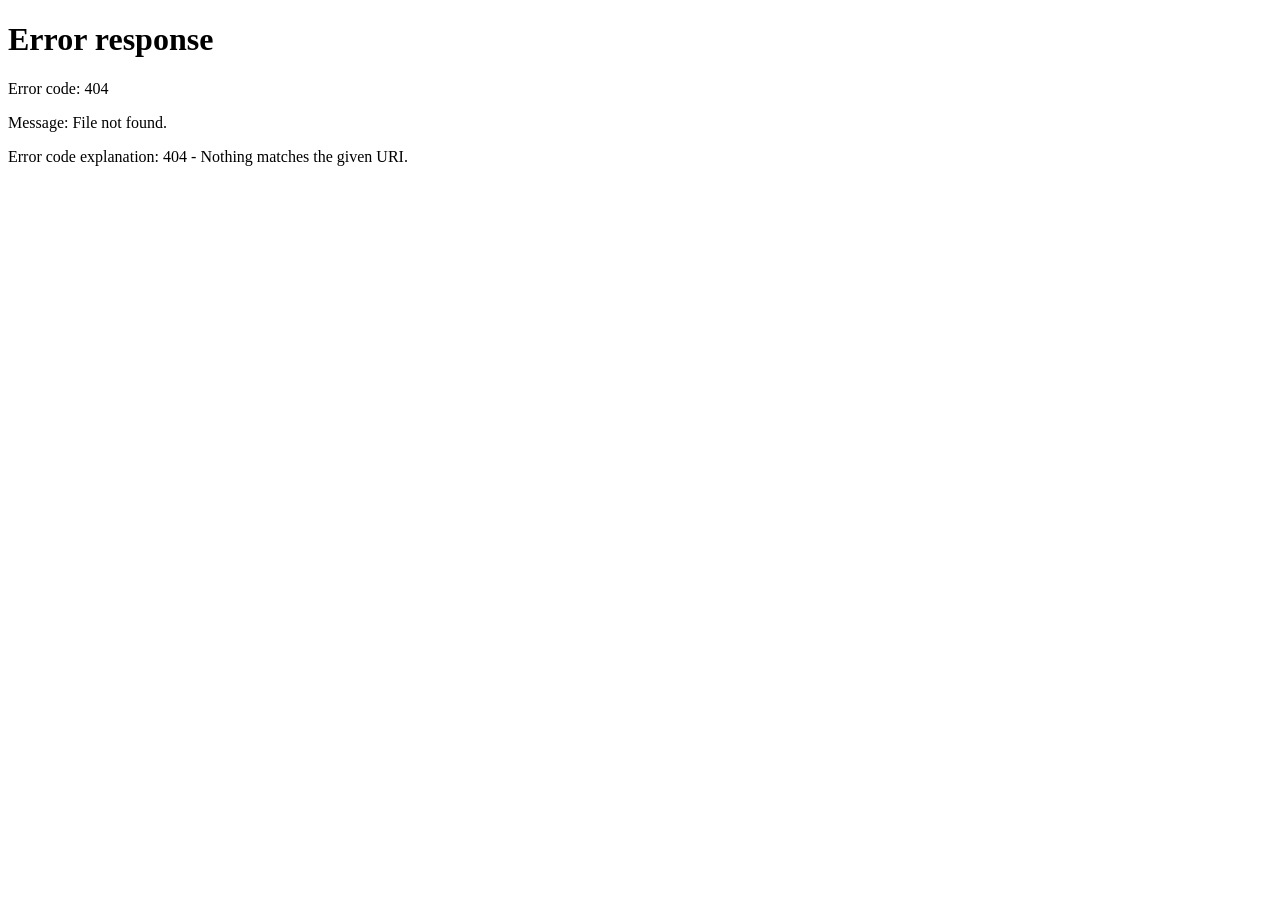
==== commit bf1562f7: "first" ====
--- a/index.html
+++ b/index.html
@@ -1,38 +1,38 @@
-<html lang="en"><head><meta charset="utf-8"><meta name="viewport" content="width=device-width, initial-scale=1"><title>Mara, design furniture for office, contract, and home. 100% made in Italy.</title><link rel="preconnect" href="https://mara.adoratorio.app" crossorigin="" data-cmp-ab="2" data-cmp-info="10"><style>@font-face{font-family:Neue Haas Grotesk Display Pro;src:url(/fonts/NeueHaasDisplay-Mediu.woff2) format("woff2"),url(/fonts/NeueHaasDisplay-Mediu.woff) format("woff"),url(/fonts/NeueHaasDisplay-Mediu.svg#NeueHaasDisplay-Mediu) format("svg");font-weight:500;font-style:normal;font-display:swap}@font-face{font-family:Neue Haas Grotesk Display Pro;src:url(/fonts/NeueHaasDisplay-Roman.woff2) format("woff2"),url(/fonts/NeueHaasDisplay-Roman.woff) format("woff"),url(/fonts/NeueHaasDisplay-Roman.svg#NeueHaasDisplay-Roman) format("svg");font-weight:400;font-style:normal;font-display:swap}@font-face{font-family:Neue Haas Grotesk Display Pro;src:url(/fonts/NeueHaasDisplay-Bold.woff2) format("woff2"),url(/fonts/NeueHaasDisplay-Bold.woff) format("woff"),url(/fonts/NeueHaasDisplay-Bold.svg#NeueHaasDisplay-Bold) format("svg");font-weight:700;font-style:normal;font-display:swap}@font-face{font-family:Neue Haas Grotesk Display Pro;src:url(/fonts/NeueHaasDisplay-Light.woff2) format("woff2"),url(/fonts/NeueHaasDisplay-Light.woff) format("woff"),url(/fonts/NeueHaasDisplay-Light.svg#NeueHaasDisplay-Light) format("svg");font-weight:300;font-style:normal;font-display:swap}a,abbr,acronym,address,applet,article,aside,audio,b,big,blockquote,body,canvas,caption,center,cite,code,dd,del,details,dfn,div,dl,dt,em,embed,fieldset,figcaption,figure,footer,form,h1,h2,h3,h4,h5,h6,header,hgroup,html,i,iframe,img,ins,kbd,label,legend,li,mark,menu,nav,object,ol,output,p,pre,q,ruby,s,samp,section,small,span,strike,strong,sub,summary,sup,table,tbody,td,tfoot,th,thead,time,tr,tt,u,ul,var,video{margin-block:0;margin:0;padding:0;border:none}*{box-sizing:border-box;-webkit-tap-highlight-color:rgba(0,0,0,0)}:after,:before{box-sizing:inherit;text-decoration:inherit;vertical-align:inherit}html{line-height:1.15;overflow-wrap:break-word;-moz-tab-size:4;-o-tab-size:4;tab-size:4;-webkit-text-size-adjust:100%;-moz-text-size-adjust:100%;text-size-adjust:100%;font-feature-settings:normal;font-variation-settings:normal}main{display:block}progress{vertical-align:middle}h1,h2,h3,h4,h5,h6{font-size:inherit;font-weight:inherit}b,strong{display:inline-block;font-weight:bolder}blockquote,q{font-style:italic;quotes:none}hr{display:block;box-sizing:content-box;height:0;overflow:visible}ol,ul{list-style-type:none}:where(dl,ol,ul) :where(dl,ol,ul){margin-block-end:0;margin-block-start:0}small{font-size:80%}sub,sup{font-size:75%;line-height:0;position:relative;vertical-align:baseline}sub{bottom:-.25em}sup{top:-.5em}code,kbd,pre,samp{font-family:ui-monospace,SFMono-Regular,Menlo,Monaco,Consolas,Liberation Mono,Courier New,monospace;font-feature-settings:normal;font-variation-settings:normal;font-size:.9em}audio,canvas,iframe,img,svg,video{vertical-align:middle}img,video{max-width:100%;border-style:none}button,input,select,textarea{margin:0;border:0;background:transparent;font-family:inherit;font-size:100%;line-height:inherit}button:focus,input:focus,select:focus,textarea:focus{outline:transparent}a,a:active,a:visited,button{display:inline-block;color:inherit;text-decoration:none;touch-action:manipulation}button,select{text-transform:none}[type=button],[type=reset],[type=submit],button{-webkit-appearance:button;-moz-appearance:button;appearance:button;color:inherit;background:transparent;cursor:pointer}[type=button]::-moz-focus-inner,[type=reset]::-moz-focus-inner,[type=submit]::-moz-focus-inner,button::-moz-focus-inner{border-style:none;padding:0}[type=button]:-moz-focusring,[type=reset]:-moz-focusring,[type=submit]:-moz-focusring,button:-moz-focusring{outline:1px dotted ButtonText}::-webkit-file-upload-button{-webkit-appearance:button;font:inherit}dialog:not([open]){display:none}:root{--col-numb:26;--col-numb-vert:18;--grid-val:calc(100/var(--col-numb));--grid-val-vertical:calc(100/var(--col-numb-vert))}@media screen and (min-width:48em){:root{--col-numb:32}}::-moz-selection{background-color:#1e1d20;color:#e9e7e2;text-shadow:none}::selection{background-color:#1e1d20;color:#e9e7e2;text-shadow:none}body,html{overflow:hidden;top:0;left:0;position:fixed;width:100vw;height:100svh}body{background:#e9e7e2;color:#1e1d20;font-family:Neue Haas Grotesk Display Pro,-apple-system,BlinkMacSystemFont,Segoe UI,Roboto,Helvetica,Arial,sans-serif,Apple Color Emoji,Segoe UI Emoji,Segoe UI Symbol;font-kerning:none;text-rendering:optimizeSpeed;-webkit-font-smoothing:antialiased;-moz-osx-font-smoothing:grayscale}body.wait{cursor:wait}body *{text-decoration-thickness:.1rem!important}@media screen and (max-device-width:1366px)and (-webkit-min-device-pixel-ratio:1.5){body *{text-decoration-thickness:.05rem!important}}h1,h2,h3,h4,h5,h6{color:#1e1d20;font-family:Neue Haas Grotesk Display Pro,-apple-system,BlinkMacSystemFont,Segoe UI,Roboto,Helvetica,Arial,sans-serif,Apple Color Emoji,Segoe UI Emoji,Segoe UI Symbol}#app,.app{overflow-x:clip;overflow-y:scroll;-webkit-overflow-scrolling:touch;opacity:0;top:0;left:0;position:fixed;width:100vw;height:100svh;font-size:max(12px,5.1282051282vw);line-height:1}@media screen and (min-width:768px){#app,.app{font-size:max(12px,1.5625vw);line-height:1}}.view{position:relative}.main,.view{min-height:100svh}.main{transition:background-color 1s cubic-bezier(.215,.61,.355,1)}.main--light-gray{background-color:#b6b3ab}.main--gray{background-color:#858680}section{padding-left:calc(var(--grid-val)*.5vw);padding-right:calc(var(--grid-val)*.5vw)}@media screen and (max-width:47.99em){section{padding-left:calc(var(--grid-val)*1vw);padding-right:calc(var(--grid-val)*1vw)}}section:first-child:not(.carousel):not(.menu-list){padding-top:calc(var(--grid-val-vertical)*4svh)}@media screen and (max-width:47.99em){section:first-child:not(.carousel):not(.menu-list){padding-top:calc(var(--grid-val-vertical)*2.3svh)}}@media screen and (min-width:48em)and (max-width:63.99em)and (orientation:portrait){section:first-child:not(.carousel):not(.menu-list){padding-top:calc(var(--grid-val-vertical)*1.5svh)}}section:first-child.carousel,section:first-child.carousel .carousel,section:last-of-type.carousel,section:last-of-type.carousel .carousel{margin-bottom:0}.intro-text+.text-with-images{padding-top:calc(var(--grid-val-vertical)*.5svh)!important}@media screen and (max-width:47.99em){.fullscreen-media+.text-with-images{padding-top:calc(var(--grid-val-vertical)*.5svh)!important}}.images-text+.media-text,.product-gallery+.media-text{padding-top:calc(var(--grid-val-vertical)*.5svh)!important}button{padding:0}.sep{position:absolute;left:0;width:100%;height:1px;display:block;background-color:#1e1d20}.sep--top{top:0}.sep--bot{bottom:0}.sep--rel{position:relative}.sep--light{background-color:#b6b3ab}.sr-only{position:absolute!important;width:1px;height:1px;padding:0;margin:-1px;overflow:hidden;clip:rect(0,0,0,0);clip-path:inset(50%);white-space:nowrap;border:0}@media screen and (max-width:47.99em){.iubenda-tp-btn:not(.iubenda-floatable-tb-btn)[data-tp-float][data-tp-float=bottom-right]{transform:translateY(-40px) scale(.75)!important;transform-origin:center right!important}}</style><style>@font-face{font-family:Neue Haas Grotesk Display Pro;src:url(/fonts/NeueHaasDisplay-Mediu.woff2) format("woff2"),url(/fonts/NeueHaasDisplay-Mediu.woff) format("woff"),url(/fonts/NeueHaasDisplay-Mediu.svg#NeueHaasDisplay-Mediu) format("svg");font-weight:500;font-style:normal;font-display:swap}@font-face{font-family:Neue Haas Grotesk Display Pro;src:url(/fonts/NeueHaasDisplay-Roman.woff2) format("woff2"),url(/fonts/NeueHaasDisplay-Roman.woff) format("woff"),url(/fonts/NeueHaasDisplay-Roman.svg#NeueHaasDisplay-Roman) format("svg");font-weight:400;font-style:normal;font-display:swap}@font-face{font-family:Neue Haas Grotesk Display Pro;src:url(/fonts/NeueHaasDisplay-Bold.woff2) format("woff2"),url(/fonts/NeueHaasDisplay-Bold.woff) format("woff"),url(/fonts/NeueHaasDisplay-Bold.svg#NeueHaasDisplay-Bold) format("svg");font-weight:700;font-style:normal;font-display:swap}@font-face{font-family:Neue Haas Grotesk Display Pro;src:url(/fonts/NeueHaasDisplay-Light.woff2) format("woff2"),url(/fonts/NeueHaasDisplay-Light.woff) format("woff"),url(/fonts/NeueHaasDisplay-Light.svg#NeueHaasDisplay-Light) format("svg");font-weight:300;font-style:normal;font-display:swap}.header[data-v-e87f4574]{display:flex;align-items:center;justify-content:space-between;padding-left:calc(var(--grid-val)*.5vw);padding-right:calc(var(--grid-val)*.5vw);z-index:101;top:0;left:0;position:fixed;width:100vw;height:100svh}@media screen and (max-width:47.99em){.header[data-v-e87f4574]{padding-left:calc(var(--grid-val)*1vw);padding-right:calc(var(--grid-val)*1vw)}}.header[data-v-e87f4574]{height:calc(var(--grid-val-vertical)*1.5svh)}@media screen and (max-width:47.99em){.header[data-v-e87f4574]{height:calc(var(--grid-val-vertical)*1svh)}}@media screen and (min-width:48em)and (max-width:63.99em)and (orientation:portrait){.header[data-v-e87f4574]{height:calc(var(--grid-val-vertical)*1svh)}}.header--with-announce[data-v-e87f4574]{padding-top:calc(var(--grid-val-vertical)*.25svh);height:calc(var(--grid-val-vertical)*2svh)}@media screen and (max-width:47.99em){.header--with-announce[data-v-e87f4574]{padding-top:calc(var(--grid-val-vertical)*.3svh);height:calc(var(--grid-val-vertical)*1.6svh)}}@media screen and (min-width:48em)and (max-width:63.99em)and (orientation:portrait){.header--with-announce[data-v-e87f4574]{padding-top:calc(var(--grid-val-vertical)*.3svh);height:calc(var(--grid-val-vertical)*1.6svh)}}.header__bg[data-v-e87f4574]{transform:translateY(-100%);background-color:#e9e7e2;top:0;left:0;position:absolute;width:100%;height:100%}.header__bg--visible[data-v-e87f4574]{transform:translateY(0)}.header__bg--light-gray[data-v-e87f4574]{background-color:#b6b3ab}.header__bg--gray[data-v-e87f4574]{background-color:#858680}.header.entered .header__bg[data-v-e87f4574]{transition:transform .8s cubic-bezier(.215,.61,.355,1),background-color 1s cubic-bezier(.215,.61,.355,1)}.header__marquee[data-v-e87f4574]{position:absolute;left:0;top:0;width:100vw;height:calc(var(--grid-val-vertical)*.5svh);justify-self:start;display:grid;align-items:center;color:#e9e7e2;background-color:#8c4e39;contain:paint;font-size:max(12px,4.6153846154vw);line-height:1}@media screen and (min-width:768px){.header__marquee[data-v-e87f4574]{font-size:max(12px,.9375vw);line-height:1}}@media screen and (max-width:47.99em){.header__marquee[data-v-e87f4574]{height:calc(var(--grid-val-vertical)*.5svh)}.header__marquee[data-v-e87f4574] *{font-size:max(12px,3.0769230769vw);line-height:1}}@media screen and (max-width:47.99em)and (min-width:768px){.header__marquee[data-v-e87f4574] *{font-size:max(12px,.625vw);line-height:1}}.header__marquee>div[data-v-e87f4574]{display:flex;align-items:center;white-space:nowrap;grid-column:1;grid-row:1}.header__marquee-sep[data-v-e87f4574]{padding-left:calc(var(--grid-val)*1vw);padding-right:calc(var(--grid-val)*1vw)}.header__inner[data-v-e87f4574]{position:relative;width:100%;display:grid;grid-template-columns:calc(var(--grid-val)*2.5vw) 1fr calc(var(--grid-val)*2.5vw);align-items:end;z-index:1}@media screen and (max-width:47.99em){.header__inner[data-v-e87f4574]{display:flex;justify-content:space-between;align-items:center}}@media screen and (min-width:48em)and (max-width:63.99em)and (orientation:portrait){.header__inner[data-v-e87f4574]{grid-template-columns:calc(var(--grid-val)*3vw) 1fr calc(var(--grid-val)*3vw)}}.header__logo[data-v-e87f4574]{z-index:1}@media screen and (max-width:47.99em){.header__logo[data-v-e87f4574]{width:calc(var(--grid-val)*5.5vw)}}.header__langs[data-v-e87f4574]{place-self:end}.header__nav-trigger[data-v-e87f4574]{position:relative;display:grid;grid-template-areas:"menu";overflow:hidden}.header__nav-trigger[data-v-e87f4574]>*{grid-area:menu;font-size:max(12px,4.6153846154vw);line-height:1}@media screen and (min-width:768px){.header__nav-trigger[data-v-e87f4574]>*{font-size:max(12px,.9375vw);line-height:1}}</style><style>@font-face{font-family:Neue Haas Grotesk Display Pro;src:url(/fonts/NeueHaasDisplay-Mediu.woff2) format("woff2"),url(/fonts/NeueHaasDisplay-Mediu.woff) format("woff"),url(/fonts/NeueHaasDisplay-Mediu.svg#NeueHaasDisplay-Mediu) format("svg");font-weight:500;font-style:normal;font-display:swap}@font-face{font-family:Neue Haas Grotesk Display Pro;src:url(/fonts/NeueHaasDisplay-Roman.woff2) format("woff2"),url(/fonts/NeueHaasDisplay-Roman.woff) format("woff"),url(/fonts/NeueHaasDisplay-Roman.svg#NeueHaasDisplay-Roman) format("svg");font-weight:400;font-style:normal;font-display:swap}@font-face{font-family:Neue Haas Grotesk Display Pro;src:url(/fonts/NeueHaasDisplay-Bold.woff2) format("woff2"),url(/fonts/NeueHaasDisplay-Bold.woff) format("woff"),url(/fonts/NeueHaasDisplay-Bold.svg#NeueHaasDisplay-Bold) format("svg");font-weight:700;font-style:normal;font-display:swap}@font-face{font-family:Neue Haas Grotesk Display Pro;src:url(/fonts/NeueHaasDisplay-Light.woff2) format("woff2"),url(/fonts/NeueHaasDisplay-Light.woff) format("woff"),url(/fonts/NeueHaasDisplay-Light.svg#NeueHaasDisplay-Light) format("svg");font-weight:300;font-style:normal;font-display:swap}.hp-intro[data-v-0a8234a5]{padding-top:calc(var(--grid-val-vertical)*1.5svh)!important;padding-bottom:calc(var(--grid-val-vertical)*1svh)}@media screen and (max-width:63.99em)and (orientation:portrait){.hp-intro[data-v-0a8234a5]{padding-top:calc(var(--grid-val-vertical)*1svh)!important}}@media screen and (min-width:48em)and (max-width:63.99em)and (orientation:portrait){.hp-intro[data-v-0a8234a5]{padding-bottom:0}}.hp-intro--with-announce[data-v-0a8234a5]{padding-top:calc(var(--grid-val-vertical)*2svh)!important}@media screen and (max-width:63.99em)and (orientation:portrait){.hp-intro--with-announce[data-v-0a8234a5]{padding-top:calc(var(--grid-val-vertical)*1.5svh)!important}}.hp-intro__img[data-v-0a8234a5]{width:calc(var(--grid-val)*27.5vw);height:calc(var(--grid-val-vertical)*32svh);-o-object-fit:cover;object-fit:cover;margin-left:auto;margin-bottom:calc(var(--grid-val-vertical)*.15svh)}.hp-intro__img[data-v-0a8234a5] .media__media{height:100%}@media screen and (max-width:47.99em){.hp-intro__img[data-v-0a8234a5]{width:calc(var(--grid-val)*18vw);height:calc(var(--grid-val)*25vw)}}@media screen and (min-width:48em)and (max-width:63.99em)and (orientation:portrait){.hp-intro__img[data-v-0a8234a5]{width:calc(var(--grid-val)*18vw);height:calc(var(--grid-val-vertical)*10svh)}}.hp-intro__text-wrap[data-v-0a8234a5]{padding-left:0;padding-right:0;padding-top:calc(var(--grid-val-vertical)*.4svh)}.hp-intro__text-wrap[data-v-0a8234a5] .paragraph{margin-left:auto;text-transform:uppercase}@media screen and (max-width:47.99em){.hp-intro__text-wrap[data-v-0a8234a5]{top:0;padding-top:0}}.hp-intro__text-wrap[data-v-0a8234a5] .title{line-height:.9}.hp-intro__text-wrap[data-v-0a8234a5] .intro-text__main-label{top:calc(var(--grid-val-vertical)*1.25svh)}@media screen and (max-width:47.99em){.hp-intro__text-wrap[data-v-0a8234a5] .intro-text__main-label{top:calc(var(--grid-val-vertical)*.63svh)}}.hp-intro__text-wrap[data-v-0a8234a5] .intro-text__content{margin-top:calc(var(--grid-val-vertical)*1.25svh)}@media screen and (max-width:47.99em){.hp-intro__text-wrap[data-v-0a8234a5] .intro-text__content{margin-top:calc(var(--grid-val-vertical)*.25svh)}}</style><style>@font-face{font-family:Neue Haas Grotesk Display Pro;src:url(/fonts/NeueHaasDisplay-Mediu.woff2) format("woff2"),url(/fonts/NeueHaasDisplay-Mediu.woff) format("woff"),url(/fonts/NeueHaasDisplay-Mediu.svg#NeueHaasDisplay-Mediu) format("svg");font-weight:500;font-style:normal;font-display:swap}@font-face{font-family:Neue Haas Grotesk Display Pro;src:url(/fonts/NeueHaasDisplay-Roman.woff2) format("woff2"),url(/fonts/NeueHaasDisplay-Roman.woff) format("woff"),url(/fonts/NeueHaasDisplay-Roman.svg#NeueHaasDisplay-Roman) format("svg");font-weight:400;font-style:normal;font-display:swap}@font-face{font-family:Neue Haas Grotesk Display Pro;src:url(/fonts/NeueHaasDisplay-Bold.woff2) format("woff2"),url(/fonts/NeueHaasDisplay-Bold.woff) format("woff"),url(/fonts/NeueHaasDisplay-Bold.svg#NeueHaasDisplay-Bold) format("svg");font-weight:700;font-style:normal;font-display:swap}@font-face{font-family:Neue Haas Grotesk Display Pro;src:url(/fonts/NeueHaasDisplay-Light.woff2) format("woff2"),url(/fonts/NeueHaasDisplay-Light.woff) format("woff"),url(/fonts/NeueHaasDisplay-Light.svg#NeueHaasDisplay-Light) format("svg");font-weight:300;font-style:normal;font-display:swap}.navbar__blurred-bg[data-v-42f76893]{background-color:#1e1d2099;-webkit-backdrop-filter:blur(30px);backdrop-filter:blur(30px);z-index:-1}.navbar__bg[data-v-42f76893],.navbar__blurred-bg[data-v-42f76893]{top:0;left:0;position:fixed;width:100vw;height:100svh}.navbar__bg[data-v-42f76893]{pointer-events:none;background-color:#b6b3ab;z-index:0}@media screen and (min-width:48em){.navbar__bg[data-v-42f76893]{max-height:calc(var(--grid-val-vertical)*15svh)}}.navbar__list-wrap[data-v-42f76893]{display:grid;grid-template-columns:100%;grid-template-areas:"navbar"}.navbar__list[data-v-42f76893]{display:flex;align-items:center;justify-content:center;grid-area:navbar}.navbar__item[data-v-42f76893]{font-size:max(12px,5.1282051282vw);line-height:1}@media screen and (min-width:768px){.navbar__item[data-v-42f76893]{font-size:max(12px,1.5625vw);line-height:1}}.navbar__link[data-v-42f76893]{position:relative}.navbar__link[data-v-42f76893]:after{content:"";display:block;width:100%;height:1px;position:absolute;bottom:1px;left:0;background-color:#1e1d20;transform:scaleX(0);transform-origin:center right;transition:transform .5s cubic-bezier(.215,.61,.355,1)}@media(hover:hover){.navbar__link[data-v-42f76893]:not(.navbar__link--active):hover:after{transform:scaleX(1);transform-origin:center left}}.navbar__link--active[data-v-42f76893]:after,.navbar__link.router-link-active[data-v-42f76893]:after{transform:scaleX(1)}.submenu[data-v-42f76893]{position:absolute;top:100%;left:0;width:100%;overflow:clip}.submenu__list[data-v-42f76893]{display:grid;-moz-column-gap:calc(var(--grid-val)*1vw);column-gap:calc(var(--grid-val)*1vw);margin-bottom:calc(var(--grid-val-vertical)*2svh);padding-top:calc(var(--grid-val-vertical)*.5svh)}.submenu__item[data-v-42f76893],.submenu__link[data-v-42f76893]{height:100%}.submenu__link[data-v-42f76893]{display:grid;grid-template-rows:calc(var(--grid-val-vertical)*9svh) auto;gap:calc(var(--grid-val-vertical)*.2svh);pointer-events:all}.submenu__name[data-v-42f76893]{text-transform:uppercase;font-size:max(12px,4.6153846154vw);line-height:1}@media screen and (min-width:768px){.submenu__name[data-v-42f76893]{font-size:max(12px,.9375vw);line-height:1}}</style><style>@font-face{font-family:Neue Haas Grotesk Display Pro;src:url(/fonts/NeueHaasDisplay-Mediu.woff2) format("woff2"),url(/fonts/NeueHaasDisplay-Mediu.woff) format("woff"),url(/fonts/NeueHaasDisplay-Mediu.svg#NeueHaasDisplay-Mediu) format("svg");font-weight:500;font-style:normal;font-display:swap}@font-face{font-family:Neue Haas Grotesk Display Pro;src:url(/fonts/NeueHaasDisplay-Roman.woff2) format("woff2"),url(/fonts/NeueHaasDisplay-Roman.woff) format("woff"),url(/fonts/NeueHaasDisplay-Roman.svg#NeueHaasDisplay-Roman) format("svg");font-weight:400;font-style:normal;font-display:swap}@font-face{font-family:Neue Haas Grotesk Display Pro;src:url(/fonts/NeueHaasDisplay-Bold.woff2) format("woff2"),url(/fonts/NeueHaasDisplay-Bold.woff) format("woff"),url(/fonts/NeueHaasDisplay-Bold.svg#NeueHaasDisplay-Bold) format("svg");font-weight:700;font-style:normal;font-display:swap}@font-face{font-family:Neue Haas Grotesk Display Pro;src:url(/fonts/NeueHaasDisplay-Light.woff2) format("woff2"),url(/fonts/NeueHaasDisplay-Light.woff) format("woff"),url(/fonts/NeueHaasDisplay-Light.svg#NeueHaasDisplay-Light) format("svg");font-weight:300;font-style:normal;font-display:swap}.langs[data-v-942be79a]{position:relative}.langs__active[data-v-942be79a],.langs__submenu[data-v-942be79a]{text-transform:capitalize}.langs__active[data-v-942be79a]{text-decoration:underline;padding:0}.langs__submenu[data-v-942be79a]{position:absolute;top:calc(100% + var(--grid-val-vertical)*.1svh);right:0}@media screen and (max-width:47.99em){.langs__submenu[data-v-942be79a]{top:calc(-250% + var(--grid-val-vertical)*.3svh*-2.5);text-align:right;display:flex;flex-direction:column;gap:calc(var(--grid-val-vertical)*.15svh)}}</style><style>@font-face{font-family:Neue Haas Grotesk Display Pro;src:url(/fonts/NeueHaasDisplay-Mediu.woff2) format("woff2"),url(/fonts/NeueHaasDisplay-Mediu.woff) format("woff"),url(/fonts/NeueHaasDisplay-Mediu.svg#NeueHaasDisplay-Mediu) format("svg");font-weight:500;font-style:normal;font-display:swap}@font-face{font-family:Neue Haas Grotesk Display Pro;src:url(/fonts/NeueHaasDisplay-Roman.woff2) format("woff2"),url(/fonts/NeueHaasDisplay-Roman.woff) format("woff"),url(/fonts/NeueHaasDisplay-Roman.svg#NeueHaasDisplay-Roman) format("svg");font-weight:400;font-style:normal;font-display:swap}@font-face{font-family:Neue Haas Grotesk Display Pro;src:url(/fonts/NeueHaasDisplay-Bold.woff2) format("woff2"),url(/fonts/NeueHaasDisplay-Bold.woff) format("woff"),url(/fonts/NeueHaasDisplay-Bold.svg#NeueHaasDisplay-Bold) format("svg");font-weight:700;font-style:normal;font-display:swap}@font-face{font-family:Neue Haas Grotesk Display Pro;src:url(/fonts/NeueHaasDisplay-Light.woff2) format("woff2"),url(/fonts/NeueHaasDisplay-Light.woff) format("woff"),url(/fonts/NeueHaasDisplay-Light.svg#NeueHaasDisplay-Light) format("svg");font-weight:300;font-style:normal;font-display:swap}.navigator[data-v-21905c36]{display:flex;flex-direction:column;justify-content:space-between;padding:calc(var(--grid-val-vertical)*2.5svh) calc(var(--grid-val)*1vw) calc(var(--grid-val-vertical)*.6svh)}.navigator[data-v-21905c36],.navigator__bg[data-v-21905c36]{top:0;left:0;position:fixed;width:100vw;height:100svh}.navigator__bg[data-v-21905c36]{pointer-events:none;background-color:#77848c;z-index:-1}.navigator__item[data-v-21905c36]{display:flex;align-items:center;justify-content:space-between;font-size:max(12px,12.8205128205vw);line-height:1}@media screen and (min-width:768px){.navigator__item[data-v-21905c36]{font-size:max(12px,6.25vw);line-height:1}}.navigator__sub-trigger[data-v-21905c36]{width:calc(var(--grid-val)*1.4vw)}.navigator__footer[data-v-21905c36]{display:grid;grid-template-columns:calc(var(--grid-val)*14vw) auto;justify-content:space-between;align-items:end}.navigator__footer-label[data-v-21905c36]{margin-bottom:calc(var(--grid-val-vertical)*.35svh)}.submenu[data-v-21905c36]{padding:calc(var(--grid-val-vertical)*2.5svh) calc(var(--grid-val)*1vw) calc(var(--grid-val-vertical)*.6svh);top:0;left:0;position:fixed;width:100vw;height:100svh}.submenu__back[data-v-21905c36]{position:absolute;top:calc(var(--grid-val-vertical)*1.5svh);left:calc(var(--grid-val)*1vw);display:flex;align-items:center;gap:5px;margin-bottom:calc(var(--grid-val-vertical)*.5svh);font-size:max(12px,6.1538461538vw);line-height:1.25}@media screen and (min-width:768px){.submenu__back[data-v-21905c36]{font-size:max(12px,2.0833333333vw);line-height:1.125}}.submenu__back svg[data-v-21905c36]{width:calc(var(--grid-val)*1.3vw)}.submenu__back span[data-v-21905c36]{text-decoration:underline}.submenu__link[data-v-21905c36]{font-size:max(12px,12.8205128205vw);line-height:1}@media screen and (min-width:768px){.submenu__link[data-v-21905c36]{font-size:max(12px,6.25vw);line-height:1}}.submenu__img[data-v-21905c36]{position:absolute;bottom:calc(var(--grid-val-vertical)*3.8svh);right:calc(var(--grid-val)*1vw);width:calc(var(--grid-val)*11.5vw);height:calc(var(--grid-val-vertical)*5.2svh);-o-object-fit:cover;object-fit:cover}</style><style>@font-face{font-family:Neue Haas Grotesk Display Pro;src:url(/fonts/NeueHaasDisplay-Mediu.woff2) format("woff2"),url(/fonts/NeueHaasDisplay-Mediu.woff) format("woff"),url(/fonts/NeueHaasDisplay-Mediu.svg#NeueHaasDisplay-Mediu) format("svg");font-weight:500;font-style:normal;font-display:swap}@font-face{font-family:Neue Haas Grotesk Display Pro;src:url(/fonts/NeueHaasDisplay-Roman.woff2) format("woff2"),url(/fonts/NeueHaasDisplay-Roman.woff) format("woff"),url(/fonts/NeueHaasDisplay-Roman.svg#NeueHaasDisplay-Roman) format("svg");font-weight:400;font-style:normal;font-display:swap}@font-face{font-family:Neue Haas Grotesk Display Pro;src:url(/fonts/NeueHaasDisplay-Bold.woff2) format("woff2"),url(/fonts/NeueHaasDisplay-Bold.woff) format("woff"),url(/fonts/NeueHaasDisplay-Bold.svg#NeueHaasDisplay-Bold) format("svg");font-weight:700;font-style:normal;font-display:swap}@font-face{font-family:Neue Haas Grotesk Display Pro;src:url(/fonts/NeueHaasDisplay-Light.woff2) format("woff2"),url(/fonts/NeueHaasDisplay-Light.woff) format("woff"),url(/fonts/NeueHaasDisplay-Light.svg#NeueHaasDisplay-Light) format("svg");font-weight:300;font-style:normal;font-display:swap}.label[data-v-15529b58]{display:block;font-weight:500;text-transform:uppercase;font-size:max(12px,4.6153846154vw);line-height:1}@media screen and (min-width:768px){.label[data-v-15529b58]{font-size:max(12px,.9375vw);line-height:1}}@media screen and (max-width:47.99em){.label[data-v-15529b58]{font-size:max(12px,3.0769230769vw);line-height:1}}@media screen and (max-width:47.99em)and (min-width:768px){.label[data-v-15529b58]{font-size:max(12px,.625vw);line-height:1}}.label--big[data-v-15529b58]{font-weight:400;text-transform:none;font-size:max(12px,5.1282051282vw);line-height:1}@media screen and (min-width:768px){.label--big[data-v-15529b58]{font-size:max(12px,1.5625vw);line-height:1}}</style><style>@font-face{font-family:Neue Haas Grotesk Display Pro;src:url(/fonts/NeueHaasDisplay-Mediu.woff2) format("woff2"),url(/fonts/NeueHaasDisplay-Mediu.woff) format("woff"),url(/fonts/NeueHaasDisplay-Mediu.svg#NeueHaasDisplay-Mediu) format("svg");font-weight:500;font-style:normal;font-display:swap}@font-face{font-family:Neue Haas Grotesk Display Pro;src:url(/fonts/NeueHaasDisplay-Roman.woff2) format("woff2"),url(/fonts/NeueHaasDisplay-Roman.woff) format("woff"),url(/fonts/NeueHaasDisplay-Roman.svg#NeueHaasDisplay-Roman) format("svg");font-weight:400;font-style:normal;font-display:swap}@font-face{font-family:Neue Haas Grotesk Display Pro;src:url(/fonts/NeueHaasDisplay-Bold.woff2) format("woff2"),url(/fonts/NeueHaasDisplay-Bold.woff) format("woff"),url(/fonts/NeueHaasDisplay-Bold.svg#NeueHaasDisplay-Bold) format("svg");font-weight:700;font-style:normal;font-display:swap}@font-face{font-family:Neue Haas Grotesk Display Pro;src:url(/fonts/NeueHaasDisplay-Light.woff2) format("woff2"),url(/fonts/NeueHaasDisplay-Light.woff) format("woff"),url(/fonts/NeueHaasDisplay-Light.svg#NeueHaasDisplay-Light) format("svg");font-weight:300;font-style:normal;font-display:swap}.socials[data-v-ba68240b]{display:flex;flex-wrap:wrap}</style><style>@font-face{font-family:Neue Haas Grotesk Display Pro;src:url(/fonts/NeueHaasDisplay-Mediu.woff2) format("woff2"),url(/fonts/NeueHaasDisplay-Mediu.woff) format("woff"),url(/fonts/NeueHaasDisplay-Mediu.svg#NeueHaasDisplay-Mediu) format("svg");font-weight:500;font-style:normal;font-display:swap}@font-face{font-family:Neue Haas Grotesk Display Pro;src:url(/fonts/NeueHaasDisplay-Roman.woff2) format("woff2"),url(/fonts/NeueHaasDisplay-Roman.woff) format("woff"),url(/fonts/NeueHaasDisplay-Roman.svg#NeueHaasDisplay-Roman) format("svg");font-weight:400;font-style:normal;font-display:swap}@font-face{font-family:Neue Haas Grotesk Display Pro;src:url(/fonts/NeueHaasDisplay-Bold.woff2) format("woff2"),url(/fonts/NeueHaasDisplay-Bold.woff) format("woff"),url(/fonts/NeueHaasDisplay-Bold.svg#NeueHaasDisplay-Bold) format("svg");font-weight:700;font-style:normal;font-display:swap}@font-face{font-family:Neue Haas Grotesk Display Pro;src:url(/fonts/NeueHaasDisplay-Light.woff2) format("woff2"),url(/fonts/NeueHaasDisplay-Light.woff) format("woff"),url(/fonts/NeueHaasDisplay-Light.svg#NeueHaasDisplay-Light) format("svg");font-weight:300;font-style:normal;font-display:swap}.picture__wrapper[data-v-355eccc6]{display:block;position:relative;width:100%;height:100%;contain:paint}.picture__image[data-v-355eccc6]{width:100%;height:100%;-o-object-fit:cover;object-fit:cover}</style><style>@font-face{font-family:Neue Haas Grotesk Display Pro;src:url(/fonts/NeueHaasDisplay-Mediu.woff2) format("woff2"),url(/fonts/NeueHaasDisplay-Mediu.woff) format("woff"),url(/fonts/NeueHaasDisplay-Mediu.svg#NeueHaasDisplay-Mediu) format("svg");font-weight:500;font-style:normal;font-display:swap}@font-face{font-family:Neue Haas Grotesk Display Pro;src:url(/fonts/NeueHaasDisplay-Roman.woff2) format("woff2"),url(/fonts/NeueHaasDisplay-Roman.woff) format("woff"),url(/fonts/NeueHaasDisplay-Roman.svg#NeueHaasDisplay-Roman) format("svg");font-weight:400;font-style:normal;font-display:swap}@font-face{font-family:Neue Haas Grotesk Display Pro;src:url(/fonts/NeueHaasDisplay-Bold.woff2) format("woff2"),url(/fonts/NeueHaasDisplay-Bold.woff) format("woff"),url(/fonts/NeueHaasDisplay-Bold.svg#NeueHaasDisplay-Bold) format("svg");font-weight:700;font-style:normal;font-display:swap}@font-face{font-family:Neue Haas Grotesk Display Pro;src:url(/fonts/NeueHaasDisplay-Light.woff2) format("woff2"),url(/fonts/NeueHaasDisplay-Light.woff) format("woff"),url(/fonts/NeueHaasDisplay-Light.svg#NeueHaasDisplay-Light) format("svg");font-weight:300;font-style:normal;font-display:swap}.usage-areas__label[data-v-2400ee1e]{display:block;margin-bottom:calc(var(--grid-val-vertical)*.5svh);text-transform:uppercase;font-weight:500;font-size:max(12px,4.6153846154vw);line-height:1}@media screen and (min-width:768px){.usage-areas__label[data-v-2400ee1e]{font-size:max(12px,.9375vw);line-height:1}}.usage-areas__list[data-v-2400ee1e]{display:flex;gap:calc(var(--grid-val)*1.25vw)}@media screen and (max-width:47.99em){.usage-areas__list[data-v-2400ee1e]{flex-wrap:wrap;-moz-column-gap:calc(var(--grid-val)*1.25vw);column-gap:calc(var(--grid-val)*1.25vw);row-gap:calc(var(--grid-val-vertical)*.25svh)}}.usage-areas__list-item[data-v-2400ee1e]{font-size:max(12px,5.1282051282vw);line-height:1}@media screen and (min-width:768px){.usage-areas__list-item[data-v-2400ee1e]{font-size:max(12px,1.5625vw);line-height:1}}@media(hover:hover){.usage-areas__list-item:hover a[data-v-2400ee1e]{text-decoration:underline}}.usage-areas__list-item--active a[data-v-2400ee1e]{text-decoration:underline}</style><style>@font-face{font-family:Neue Haas Grotesk Display Pro;src:url(/fonts/NeueHaasDisplay-Mediu.woff2) format("woff2"),url(/fonts/NeueHaasDisplay-Mediu.woff) format("woff"),url(/fonts/NeueHaasDisplay-Mediu.svg#NeueHaasDisplay-Mediu) format("svg");font-weight:500;font-style:normal;font-display:swap}@font-face{font-family:Neue Haas Grotesk Display Pro;src:url(/fonts/NeueHaasDisplay-Roman.woff2) format("woff2"),url(/fonts/NeueHaasDisplay-Roman.woff) format("woff"),url(/fonts/NeueHaasDisplay-Roman.svg#NeueHaasDisplay-Roman) format("svg");font-weight:400;font-style:normal;font-display:swap}@font-face{font-family:Neue Haas Grotesk Display Pro;src:url(/fonts/NeueHaasDisplay-Bold.woff2) format("woff2"),url(/fonts/NeueHaasDisplay-Bold.woff) format("woff"),url(/fonts/NeueHaasDisplay-Bold.svg#NeueHaasDisplay-Bold) format("svg");font-weight:700;font-style:normal;font-display:swap}@font-face{font-family:Neue Haas Grotesk Display Pro;src:url(/fonts/NeueHaasDisplay-Light.woff2) format("woff2"),url(/fonts/NeueHaasDisplay-Light.woff) format("woff"),url(/fonts/NeueHaasDisplay-Light.svg#NeueHaasDisplay-Light) format("svg");font-weight:300;font-style:normal;font-display:swap}.intro-text[data-v-cd9b9965]{padding-top:calc(var(--grid-val-vertical)*4svh);padding-bottom:calc(var(--grid-val-vertical)*1svh)}@media screen and (max-width:47.99em){.intro-text[data-v-cd9b9965]{padding-top:calc(var(--grid-val-vertical)*.45svh);padding-bottom:0}}.intro-text--bg[data-v-cd9b9965]{padding-bottom:calc(var(--grid-val-vertical)*2.5svh)}@media screen and (max-width:47.99em){.intro-text--bg[data-v-cd9b9965]{padding-bottom:calc(var(--grid-val-vertical)*1svh)}}@media screen and (min-width:48em)and (max-width:63.99em)and (orientation:portrait){.intro-text--bg[data-v-cd9b9965]{padding-bottom:calc(var(--grid-val-vertical)*.75svh)}}.intro-text__main[data-v-cd9b9965]{position:relative}@media screen and (max-width:47.99em){.intro-text__main-title--with-label[data-v-cd9b9965]{line-height:1}.intro-text__main-title--with-label[data-v-cd9b9965] br{display:none}}.intro-text__main-title[data-v-cd9b9965] .intro-text__main-label{font-weight:500;font-size:max(12px,6.1538461538vw);line-height:1}@media screen and (min-width:768px){.intro-text__main-title[data-v-cd9b9965] .intro-text__main-label{font-size:max(12px,1.25vw);line-height:1}}@media screen and (max-width:47.99em){.intro-text__main-title[data-v-cd9b9965] .intro-text__main-label{font-size:max(12px,3.5897435897vw);line-height:1}}@media screen and (max-width:47.99em)and (min-width:768px){.intro-text__main-title[data-v-cd9b9965] .intro-text__main-label{font-size:max(12px,1.0416666667vw);line-height:1}}.intro-text__content[data-v-cd9b9965]{max-width:calc(var(--grid-val)*13.5vw);margin-top:calc(var(--grid-val-vertical)*1.5svh)}.intro-text__content[data-v-cd9b9965] a{text-decoration:underline}@media screen and (max-width:47.99em){.intro-text__content[data-v-cd9b9965]{max-width:100%;margin-top:calc(var(--grid-val-vertical)*.3svh);font-size:max(12px,4.6153846154vw);line-height:1}}@media screen and (max-width:47.99em)and (min-width:768px){.intro-text__content[data-v-cd9b9965]{font-size:max(12px,.9375vw);line-height:1}}@media screen and (max-width:47.99em){.intro-text__content[data-v-cd9b9965] br{display:none}}@media screen and (min-width:48em)and (max-width:63.99em)and (orientation:portrait){.intro-text__content[data-v-cd9b9965]{margin-top:calc(var(--grid-val-vertical)*.5svh)}}.intro-text[data-v-cd9b9965] .intro-text__logos{margin-top:calc(var(--grid-val-vertical)*.25svh);max-width:calc(var(--grid-val)*13.5vw);margin-bottom:calc(var(--grid-val-vertical)*3svh)}@media screen and (max-width:47.99em){.intro-text[data-v-cd9b9965] .intro-text__logos{max-width:calc(var(--grid-val)*20vw);margin-bottom:calc(var(--grid-val-vertical)*2svh)}}</style><style>@font-face{font-family:Neue Haas Grotesk Display Pro;src:url(/fonts/NeueHaasDisplay-Mediu.woff2) format("woff2"),url(/fonts/NeueHaasDisplay-Mediu.woff) format("woff"),url(/fonts/NeueHaasDisplay-Mediu.svg#NeueHaasDisplay-Mediu) format("svg");font-weight:500;font-style:normal;font-display:swap}@font-face{font-family:Neue Haas Grotesk Display Pro;src:url(/fonts/NeueHaasDisplay-Roman.woff2) format("woff2"),url(/fonts/NeueHaasDisplay-Roman.woff) format("woff"),url(/fonts/NeueHaasDisplay-Roman.svg#NeueHaasDisplay-Roman) format("svg");font-weight:400;font-style:normal;font-display:swap}@font-face{font-family:Neue Haas Grotesk Display Pro;src:url(/fonts/NeueHaasDisplay-Bold.woff2) format("woff2"),url(/fonts/NeueHaasDisplay-Bold.woff) format("woff"),url(/fonts/NeueHaasDisplay-Bold.svg#NeueHaasDisplay-Bold) format("svg");font-weight:700;font-style:normal;font-display:swap}@font-face{font-family:Neue Haas Grotesk Display Pro;src:url(/fonts/NeueHaasDisplay-Light.woff2) format("woff2"),url(/fonts/NeueHaasDisplay-Light.woff) format("woff"),url(/fonts/NeueHaasDisplay-Light.svg#NeueHaasDisplay-Light) format("svg");font-weight:300;font-style:normal;font-display:swap}.title[data-v-22a48d59]{font-weight:400}.title--small[data-v-22a48d59]{font-size:max(12px,7.6923076923vw);line-height:1}@media screen and (min-width:768px){.title--small[data-v-22a48d59]{font-size:max(12px,3.6458333333vw);line-height:1.0857142857}}.title--base[data-v-22a48d59]{font-size:max(12px,12.8205128205vw);line-height:1}@media screen and (min-width:768px){.title--base[data-v-22a48d59]{font-size:max(12px,6.25vw);line-height:1}}.title--big[data-v-22a48d59]{font-size:max(12px,10.2564102564vw);line-height:.875}@media screen and (min-width:768px){.title--big[data-v-22a48d59]{font-size:max(12px,8.3333333333vw);line-height:.90625}}</style><style>@font-face{font-family:Neue Haas Grotesk Display Pro;src:url(/fonts/NeueHaasDisplay-Mediu.woff2) format("woff2"),url(/fonts/NeueHaasDisplay-Mediu.woff) format("woff"),url(/fonts/NeueHaasDisplay-Mediu.svg#NeueHaasDisplay-Mediu) format("svg");font-weight:500;font-style:normal;font-display:swap}@font-face{font-family:Neue Haas Grotesk Display Pro;src:url(/fonts/NeueHaasDisplay-Roman.woff2) format("woff2"),url(/fonts/NeueHaasDisplay-Roman.woff) format("woff"),url(/fonts/NeueHaasDisplay-Roman.svg#NeueHaasDisplay-Roman) format("svg");font-weight:400;font-style:normal;font-display:swap}@font-face{font-family:Neue Haas Grotesk Display Pro;src:url(/fonts/NeueHaasDisplay-Bold.woff2) format("woff2"),url(/fonts/NeueHaasDisplay-Bold.woff) format("woff"),url(/fonts/NeueHaasDisplay-Bold.svg#NeueHaasDisplay-Bold) format("svg");font-weight:700;font-style:normal;font-display:swap}@font-face{font-family:Neue Haas Grotesk Display Pro;src:url(/fonts/NeueHaasDisplay-Light.woff2) format("woff2"),url(/fonts/NeueHaasDisplay-Light.woff) format("woff"),url(/fonts/NeueHaasDisplay-Light.svg#NeueHaasDisplay-Light) format("svg");font-weight:300;font-style:normal;font-display:swap}.paragraph[data-v-279f3c49]{font-weight:400}.paragraph--small[data-v-279f3c49]{font-size:max(12px,6.1538461538vw);line-height:1}@media screen and (min-width:768px){.paragraph--small[data-v-279f3c49]{font-size:max(12px,1.25vw);line-height:1}}.paragraph--base[data-v-279f3c49]{font-size:max(12px,5.1282051282vw);line-height:1}@media screen and (min-width:768px){.paragraph--base[data-v-279f3c49]{font-size:max(12px,1.5625vw);line-height:1}}.paragraph--big[data-v-279f3c49]{font-size:max(12px,6.1538461538vw);line-height:1.25}@media screen and (min-width:768px){.paragraph--big[data-v-279f3c49]{font-size:max(12px,2.0833333333vw);line-height:1.125}}.paragraph[data-v-279f3c49] ul{list-style-type:disc;padding-left:calc(var(--grid-val)*.5vw)}@media screen and (max-width:47.99em){.paragraph[data-v-279f3c49] ul{padding-left:calc(var(--grid-val)*1.2vw)}}.paragraph[data-v-279f3c49] ul .js-mask-split-mask-line-mask{overflow:visible!important}.paragraph[data-v-279f3c49] p:not(:last-child){padding-bottom:calc(var(--grid-val-vertical)*.5svh)}</style><style>@font-face{font-family:Neue Haas Grotesk Display Pro;src:url(/fonts/NeueHaasDisplay-Mediu.woff2) format("woff2"),url(/fonts/NeueHaasDisplay-Mediu.woff) format("woff"),url(/fonts/NeueHaasDisplay-Mediu.svg#NeueHaasDisplay-Mediu) format("svg");font-weight:500;font-style:normal;font-display:swap}@font-face{font-family:Neue Haas Grotesk Display Pro;src:url(/fonts/NeueHaasDisplay-Roman.woff2) format("woff2"),url(/fonts/NeueHaasDisplay-Roman.woff) format("woff"),url(/fonts/NeueHaasDisplay-Roman.svg#NeueHaasDisplay-Roman) format("svg");font-weight:400;font-style:normal;font-display:swap}@font-face{font-family:Neue Haas Grotesk Display Pro;src:url(/fonts/NeueHaasDisplay-Bold.woff2) format("woff2"),url(/fonts/NeueHaasDisplay-Bold.woff) format("woff"),url(/fonts/NeueHaasDisplay-Bold.svg#NeueHaasDisplay-Bold) format("svg");font-weight:700;font-style:normal;font-display:swap}@font-face{font-family:Neue Haas Grotesk Display Pro;src:url(/fonts/NeueHaasDisplay-Light.woff2) format("woff2"),url(/fonts/NeueHaasDisplay-Light.woff) format("woff"),url(/fonts/NeueHaasDisplay-Light.svg#NeueHaasDisplay-Light) format("svg");font-weight:300;font-style:normal;font-display:swap}.panels-list[data-v-e62a833b]{position:relative;width:100vw;padding:0}.panels-list__inner[data-v-e62a833b]{position:sticky;top:calc(var(--grid-val-vertical)*1.5svh);left:0;display:grid;grid-template-columns:100%;grid-template-rows:100%;grid-template-areas:"panel";height:calc(100svh - var(--grid-val-vertical)*1.5svh)}@media screen and (max-width:47.99em){.panels-list__inner[data-v-e62a833b]{top:calc(var(--grid-val-vertical)*1svh);height:calc(100svh - var(--grid-val-vertical)*1svh)}}@media screen and (min-width:48em)and (max-width:63.99em)and (orientation:portrait){.panels-list__inner[data-v-e62a833b]{top:calc(var(--grid-val-vertical)*1svh);height:calc(100svh - var(--grid-val-vertical)*1svh)}}.panels-list__item[data-v-e62a833b]{display:grid;grid-template-columns:100%;grid-template-rows:100%;grid-template-areas:"items";grid-area:panel}.panels-list__item[data-v-e62a833b]>*{place-self:center;grid-area:items}.panels-list__bg[data-v-e62a833b]{position:relative;width:100%;height:100%;z-index:-1}.panels-list__bg[data-v-e62a833b]:after{content:"";background-color:#1e1d2033;top:0;left:0;position:absolute;width:100%;height:100%}@media screen and (min-width:48em)and (max-width:63.99em)and (orientation:portrait){.panels-list__bg[data-v-e62a833b]:after{background-color:#1e1d204d}}.panels-list__bg[data-v-e62a833b] .media__media{width:100%;height:100%}.panels-list__main[data-v-e62a833b]{width:calc(var(--grid-val)*10vw);height:calc(var(--grid-val-vertical)*13.5svh);z-index:0}@media screen and (max-width:47.99em){.panels-list__main[data-v-e62a833b]{width:calc(var(--grid-val)*11.5vw);height:calc(var(--grid-val-vertical)*5.3svh);justify-self:end;margin-right:calc(var(--grid-val)*1vw)}}@media screen and (min-width:48em)and (max-width:63.99em)and (orientation:portrait){.panels-list__main[data-v-e62a833b]{width:calc(var(--grid-val)*20vw);height:calc(var(--grid-val-vertical)*12svh)}}.panels-list__main[data-v-e62a833b] .media__media{width:100%;height:100%}.panels-list__content[data-v-e62a833b]{position:relative;width:100%;padding-left:calc(var(--grid-val)*.5vw);padding-right:calc(var(--grid-val)*.5vw);z-index:1}@media screen and (min-width:48em){.panels-list__content[data-v-e62a833b]{display:grid;grid-template-columns:calc(var(--grid-val)*5vw) 1fr;-moz-column-gap:calc(var(--grid-val)*1vw);column-gap:calc(var(--grid-val)*1vw)}}.panels-list__content-label[data-v-e62a833b],.panels-list__content-text[data-v-e62a833b]{font-weight:400;color:#e9e7e2}.panels-list__content-label[data-v-e62a833b]{text-transform:uppercase}@media screen and (max-width:47.99em){.panels-list__content-text[data-v-e62a833b]{position:absolute;left:calc(var(--grid-val)*1vw);top:calc(var(--grid-val-vertical)*14svh);padding-right:calc(var(--grid-val)*1vw);font-size:max(12px,4.6153846154vw);line-height:1}}@media screen and (max-width:47.99em)and (min-width:768px){.panels-list__content-text[data-v-e62a833b]{font-size:max(12px,.9375vw);line-height:1}}</style><style>@font-face{font-family:Neue Haas Grotesk Display Pro;src:url(/fonts/NeueHaasDisplay-Mediu.woff2) format("woff2"),url(/fonts/NeueHaasDisplay-Mediu.woff) format("woff"),url(/fonts/NeueHaasDisplay-Mediu.svg#NeueHaasDisplay-Mediu) format("svg");font-weight:500;font-style:normal;font-display:swap}@font-face{font-family:Neue Haas Grotesk Display Pro;src:url(/fonts/NeueHaasDisplay-Roman.woff2) format("woff2"),url(/fonts/NeueHaasDisplay-Roman.woff) format("woff"),url(/fonts/NeueHaasDisplay-Roman.svg#NeueHaasDisplay-Roman) format("svg");font-weight:400;font-style:normal;font-display:swap}@font-face{font-family:Neue Haas Grotesk Display Pro;src:url(/fonts/NeueHaasDisplay-Bold.woff2) format("woff2"),url(/fonts/NeueHaasDisplay-Bold.woff) format("woff"),url(/fonts/NeueHaasDisplay-Bold.svg#NeueHaasDisplay-Bold) format("svg");font-weight:700;font-style:normal;font-display:swap}@font-face{font-family:Neue Haas Grotesk Display Pro;src:url(/fonts/NeueHaasDisplay-Light.woff2) format("woff2"),url(/fonts/NeueHaasDisplay-Light.woff) format("woff"),url(/fonts/NeueHaasDisplay-Light.svg#NeueHaasDisplay-Light) format("svg");font-weight:300;font-style:normal;font-display:swap}.media[data-v-91c7c93e]{position:relative}.media__label[data-v-91c7c93e]{display:block;font-size:max(12px,4.6153846154vw);line-height:1}@media screen and (min-width:768px){.media__label[data-v-91c7c93e]{font-size:max(12px,.9375vw);line-height:1}}@media screen and (max-width:47.99em){.media__label[data-v-91c7c93e]{font-size:max(12px,3.5897435897vw);line-height:1}}@media screen and (max-width:47.99em)and (min-width:768px){.media__label[data-v-91c7c93e]{font-size:max(12px,1.0416666667vw);line-height:1}}.media__label--inner[data-v-91c7c93e]{position:absolute;top:calc(var(--grid-val-vertical)*.25svh);left:calc(var(--grid-val)*.33vw);font-weight:500}@media screen and (max-width:47.99em){.media__label--inner[data-v-91c7c93e]{left:calc(var(--grid-val)*1vw)}}.media__label--bottom[data-v-91c7c93e]{margin-top:calc(var(--grid-val-vertical)*.5svh);text-transform:uppercase}@media screen and (max-width:47.99em){.media__label--bottom[data-v-91c7c93e]{margin-bottom:calc(var(--grid-val-vertical)*.5svh)}}.media__label--bottom[data-v-91c7c93e] span{color:#858680}</style><style>@font-face{font-family:Neue Haas Grotesk Display Pro;src:url(/fonts/NeueHaasDisplay-Mediu.woff2) format("woff2"),url(/fonts/NeueHaasDisplay-Mediu.woff) format("woff"),url(/fonts/NeueHaasDisplay-Mediu.svg#NeueHaasDisplay-Mediu) format("svg");font-weight:500;font-style:normal;font-display:swap}@font-face{font-family:Neue Haas Grotesk Display Pro;src:url(/fonts/NeueHaasDisplay-Roman.woff2) format("woff2"),url(/fonts/NeueHaasDisplay-Roman.woff) format("woff"),url(/fonts/NeueHaasDisplay-Roman.svg#NeueHaasDisplay-Roman) format("svg");font-weight:400;font-style:normal;font-display:swap}@font-face{font-family:Neue Haas Grotesk Display Pro;src:url(/fonts/NeueHaasDisplay-Bold.woff2) format("woff2"),url(/fonts/NeueHaasDisplay-Bold.woff) format("woff"),url(/fonts/NeueHaasDisplay-Bold.svg#NeueHaasDisplay-Bold) format("svg");font-weight:700;font-style:normal;font-display:swap}@font-face{font-family:Neue Haas Grotesk Display Pro;src:url(/fonts/NeueHaasDisplay-Light.woff2) format("woff2"),url(/fonts/NeueHaasDisplay-Light.woff) format("woff"),url(/fonts/NeueHaasDisplay-Light.svg#NeueHaasDisplay-Light) format("svg");font-weight:300;font-style:normal;font-display:swap}.products-menu[data-v-8fc1f825]{position:relative}@media screen and (min-width:48em){.products-menu__list[data-v-8fc1f825]{padding-top:calc(var(--grid-val-vertical)*2svh)}}</style><style>@font-face{font-family:Neue Haas Grotesk Display Pro;src:url(/fonts/NeueHaasDisplay-Mediu.woff2) format("woff2"),url(/fonts/NeueHaasDisplay-Mediu.woff) format("woff"),url(/fonts/NeueHaasDisplay-Mediu.svg#NeueHaasDisplay-Mediu) format("svg");font-weight:500;font-style:normal;font-display:swap}@font-face{font-family:Neue Haas Grotesk Display Pro;src:url(/fonts/NeueHaasDisplay-Roman.woff2) format("woff2"),url(/fonts/NeueHaasDisplay-Roman.woff) format("woff"),url(/fonts/NeueHaasDisplay-Roman.svg#NeueHaasDisplay-Roman) format("svg");font-weight:400;font-style:normal;font-display:swap}@font-face{font-family:Neue Haas Grotesk Display Pro;src:url(/fonts/NeueHaasDisplay-Bold.woff2) format("woff2"),url(/fonts/NeueHaasDisplay-Bold.woff) format("woff"),url(/fonts/NeueHaasDisplay-Bold.svg#NeueHaasDisplay-Bold) format("svg");font-weight:700;font-style:normal;font-display:swap}@font-face{font-family:Neue Haas Grotesk Display Pro;src:url(/fonts/NeueHaasDisplay-Light.woff2) format("woff2"),url(/fonts/NeueHaasDisplay-Light.woff) format("woff"),url(/fonts/NeueHaasDisplay-Light.svg#NeueHaasDisplay-Light) format("svg");font-weight:300;font-style:normal;font-display:swap}.menu-list[data-v-a5b3196e]{position:relative;min-height:calc(var(--grid-val-vertical)*17.5svh);padding-top:calc(var(--grid-val-vertical)*3svh);padding-bottom:calc(var(--grid-val-vertical)*1svh)}@media screen and (max-width:47.99em){.menu-list[data-v-a5b3196e]{padding-top:calc(var(--grid-val-vertical)*1.8svh);min-height:80svh}}@media screen and (min-width:48em)and (max-width:63.99em)and (orientation:portrait){.menu-list[data-v-a5b3196e]{min-height:70svh}}.menu-list__list[data-v-a5b3196e]{display:flex;flex-wrap:wrap;gap:calc(var(--grid-val-vertical)*.25svh);padding-right:calc(var(--grid-val)*7vw);grid-area:menu}@media screen and (max-width:47.99em){.menu-list__list[data-v-a5b3196e]{padding-right:0;gap:calc(var(--grid-val-vertical)*.12svh)}}.menu-list__list--with-number[data-v-a5b3196e]{flex-direction:column}.menu-list__list-item-title[data-v-a5b3196e]{color:inherit;white-space:nowrap}.menu-list__links[data-v-a5b3196e]{grid-area:areas;align-self:end}@media screen and (max-width:47.99em){.menu-list__links[data-v-a5b3196e]{margin-top:calc(var(--grid-val-vertical)*1svh)}}.menu-list__media[data-v-a5b3196e]{position:absolute;right:calc(var(--grid-val)*.5vw);bottom:calc(var(--grid-val-vertical)*.5svh);display:grid;grid-template-areas:"media";grid-area:image;overflow:hidden;z-index:1}@media screen and (max-width:47.99em){.menu-list__media[data-v-a5b3196e]{position:relative;place-self:end;bottom:0;right:auto;margin-top:calc(var(--grid-val-vertical)*1svh)}}.menu-list__media[data-v-a5b3196e] .media__media{width:100%;height:100%}.menu-list__media-el[data-v-a5b3196e]{width:calc(var(--grid-val)*6.5vw);height:calc(var(--grid-val-vertical)*9svh);grid-area:media}@media screen and (max-width:47.99em){.menu-list__media-el[data-v-a5b3196e]{width:calc(var(--grid-val)*12.5vw);height:calc(var(--grid-val-vertical)*7.3svh);margin-left:auto}}@media screen and (min-width:48em)and (max-width:63.99em)and (orientation:portrait){.menu-list__media-el[data-v-a5b3196e]{width:calc(var(--grid-val)*9vw);height:calc(var(--grid-val-vertical)*6.5svh)}}@media screen and (min-width:48em){.menu-list--with-usage[data-v-a5b3196e]{display:grid;grid-template-columns:calc(var(--grid-val)*23.5vw) calc(var(--grid-val)*6.5vw);grid-template-rows:1fr;grid-template-areas:"menu image" "areas image";gap:calc(var(--grid-val-vertical)*1svh)}}.menu-list--with-usage .menu-list__list[data-v-a5b3196e]{padding-right:0}.menu-list--with-usage .menu-list__media[data-v-a5b3196e]{position:relative;bottom:0;right:0;place-self:end}[lang=de] .menu-list__list-item[data-v-a5b3196e]{max-width:100%}[lang=de] .menu-list__list-item span[data-v-a5b3196e]{white-space:break-spaces}</style><style>@font-face{font-family:Neue Haas Grotesk Display Pro;src:url(/fonts/NeueHaasDisplay-Mediu.woff2) format("woff2"),url(/fonts/NeueHaasDisplay-Mediu.woff) format("woff"),url(/fonts/NeueHaasDisplay-Mediu.svg#NeueHaasDisplay-Mediu) format("svg");font-weight:500;font-style:normal;font-display:swap}@font-face{font-family:Neue Haas Grotesk Display Pro;src:url(/fonts/NeueHaasDisplay-Roman.woff2) format("woff2"),url(/fonts/NeueHaasDisplay-Roman.woff) format("woff"),url(/fonts/NeueHaasDisplay-Roman.svg#NeueHaasDisplay-Roman) format("svg");font-weight:400;font-style:normal;font-display:swap}@font-face{font-family:Neue Haas Grotesk Display Pro;src:url(/fonts/NeueHaasDisplay-Bold.woff2) format("woff2"),url(/fonts/NeueHaasDisplay-Bold.woff) format("woff"),url(/fonts/NeueHaasDisplay-Bold.svg#NeueHaasDisplay-Bold) format("svg");font-weight:700;font-style:normal;font-display:swap}@font-face{font-family:Neue Haas Grotesk Display Pro;src:url(/fonts/NeueHaasDisplay-Light.woff2) format("woff2"),url(/fonts/NeueHaasDisplay-Light.woff) format("woff"),url(/fonts/NeueHaasDisplay-Light.svg#NeueHaasDisplay-Light) format("svg");font-weight:300;font-style:normal;font-display:swap}.projects-list[data-v-2b9ee982]{position:relative;padding-top:calc(var(--grid-val-vertical)*3svh);padding-bottom:calc(var(--grid-val-vertical)*4.5svh);background-color:#858680}@media screen and (max-width:47.99em){.projects-list[data-v-2b9ee982]{padding-bottom:calc(var(--grid-val-vertical)*1.66svh)}}@media screen and (min-width:48em)and (max-width:63.99em)and (orientation:portrait){.projects-list[data-v-2b9ee982]{padding-bottom:calc(var(--grid-val-vertical)*2.5svh)}}.projects-list--preview[data-v-2b9ee982]{padding-bottom:calc(var(--grid-val-vertical)*3svh)}@media screen and (max-width:47.99em){.projects-list--preview[data-v-2b9ee982]{padding-top:calc(var(--grid-val-vertical)*2svh);padding-bottom:calc(var(--grid-val-vertical)*1.66svh)}}@media screen and (min-width:48em)and (max-width:63.99em)and (orientation:portrait){.projects-list--preview[data-v-2b9ee982]{padding-top:calc(var(--grid-val-vertical)*1svh);padding-bottom:calc(var(--grid-val-vertical)*1svh)}}.projects-list__filters[data-v-2b9ee982]{margin-bottom:calc(var(--grid-val-vertical)*.8svh)}.projects-list__list[data-v-2b9ee982]{position:relative}@media screen and (min-width:48em){.projects-list__list-inner[data-v-2b9ee982]{display:grid;grid-template-columns:repeat(3,1fr);align-items:end;-moz-column-gap:calc(var(--grid-val)*.5vw);column-gap:calc(var(--grid-val)*.5vw);row-gap:calc(var(--grid-val-vertical)*2.5svh)}}@media screen and (min-width:48em)and (max-width:63.99em)and (orientation:portrait){.projects-list__list-inner[data-v-2b9ee982]{row-gap:calc(var(--grid-val-vertical)*1svh)}}@media screen and (max-width:47.99em){.projects-list__list-inner[data-v-2b9ee982]{display:flex;flex-direction:column;gap:calc(var(--grid-val-vertical)*2svh)}}.projects-list__list-title[data-v-2b9ee982]{position:absolute;top:calc(var(--grid-val-vertical)*3svh)}@media screen and (max-width:47.99em){.projects-list__list-title[data-v-2b9ee982]{position:relative;top:0;margin-bottom:calc(var(--grid-val-vertical)*.9svh)}}.projects-list__list-item-title[data-v-2b9ee982]{display:block;margin-top:calc(var(--grid-val-vertical)*.25svh);text-transform:uppercase;color:#1e1d20;font-size:max(12px,4.6153846154vw);line-height:1}@media screen and (min-width:768px){.projects-list__list-item-title[data-v-2b9ee982]{font-size:max(12px,.9375vw);line-height:1}}@media screen and (max-width:47.99em){.projects-list__list-item-title[data-v-2b9ee982]{font-size:max(12px,3.8461538462vw);line-height:1}}@media screen and (max-width:47.99em)and (min-width:768px){.projects-list__list-item-title[data-v-2b9ee982]{font-size:max(12px,.78125vw);line-height:1}}.projects-list__list-item-title span[data-v-2b9ee982]{color:#e9e7e2}@media screen and (min-width:48em){.projects-list__list-item[data-v-2b9ee982]:nth-child(6n-5){grid-column:1/1}.projects-list__list-item:nth-child(6n-5) .projects-list__list-img-wrap[data-v-2b9ee982]{width:calc(var(--grid-val)*10vw);height:calc(var(--grid-val-vertical)*13.5svh)}.projects-list__list-item[data-v-2b9ee982]:nth-child(6n-4){grid-column:2/4;place-self:end}.projects-list__list-item:nth-child(6n-4) .projects-list__list-img-wrap[data-v-2b9ee982]{width:calc(var(--grid-val)*15.5vw);height:calc(var(--grid-val-vertical)*20svh)}.projects-list__list-item[data-v-2b9ee982]:nth-child(6n-3){grid-column:1/3}.projects-list__list-item:nth-child(6n-3) .projects-list__list-img-wrap[data-v-2b9ee982]{width:calc(var(--grid-val)*20.5vw);height:calc(var(--grid-val-vertical)*13svh)}.projects-list__list-item[data-v-2b9ee982]:nth-child(6n-2){grid-column:3/4}.projects-list__list-item:nth-child(6n-2) .projects-list__list-img-wrap[data-v-2b9ee982]{width:calc(var(--grid-val)*6.5vw);height:calc(var(--grid-val-vertical)*9svh)}.projects-list__list-item[data-v-2b9ee982]:nth-child(6n-1){grid-column:1/2}.projects-list__list-item:nth-child(6n-1) .projects-list__list-img-wrap[data-v-2b9ee982]{width:calc(var(--grid-val)*6.5vw);height:calc(var(--grid-val-vertical)*9svh)}.projects-list__list-item[data-v-2b9ee982]:nth-child(6n){grid-column:3/4}.projects-list__list-item:nth-child(6n) .projects-list__list-img-wrap[data-v-2b9ee982]{width:calc(var(--grid-val)*10vw);height:calc(var(--grid-val-vertical)*13.5svh)}}@media screen and (max-width:47.99em){.projects-list__list-item:nth-child(6n-5) .projects-list__list-img-wrap[data-v-2b9ee982]{width:100%;height:calc(var(--grid-val-vertical)*10svh)}.projects-list__list-item[data-v-2b9ee982]:nth-child(6n-4){width:calc(var(--grid-val)*18vw)}.projects-list__list-item:nth-child(6n-4) .projects-list__list-img-wrap[data-v-2b9ee982]{width:calc(var(--grid-val)*18vw);height:calc(var(--grid-val-vertical)*8.5svh)}.projects-list__list-item:nth-child(6n-3) .projects-list__list-img-wrap[data-v-2b9ee982]{width:100%;height:calc(var(--grid-val-vertical)*5.5svh)}.projects-list__list-item[data-v-2b9ee982]:nth-child(6n-2){width:calc(var(--grid-val)*11.5vw);place-self:end}.projects-list__list-item:nth-child(6n-2) .projects-list__list-img-wrap[data-v-2b9ee982]{width:calc(var(--grid-val)*11.5vw);height:calc(var(--grid-val-vertical)*5.3svh)}.projects-list__list-item[data-v-2b9ee982]:nth-child(6n-1){width:calc(var(--grid-val)*11.5vw)}.projects-list__list-item:nth-child(6n-1) .projects-list__list-img-wrap[data-v-2b9ee982]{width:calc(var(--grid-val)*11.5vw);height:calc(var(--grid-val-vertical)*5.3svh)}.projects-list__list-item[data-v-2b9ee982]:nth-child(6n){width:calc(var(--grid-val)*18vw);place-self:end}.projects-list__list-item:nth-child(6n) .projects-list__list-img-wrap[data-v-2b9ee982]{width:calc(var(--grid-val)*18vw);height:calc(var(--grid-val-vertical)*8.5svh)}}@media screen and (min-width:48em)and (max-width:63.99em)and (orientation:portrait){.projects-list__list-item:nth-child(6n-5) .projects-list__list-img-wrap[data-v-2b9ee982]{width:100%;height:calc(var(--grid-val-vertical)*6svh)}.projects-list__list-item:nth-child(6n-4) .projects-list__list-img-wrap[data-v-2b9ee982]{width:100%;height:calc(var(--grid-val-vertical)*4svh)}.projects-list__list-item:nth-child(6n-3) .projects-list__list-img-wrap[data-v-2b9ee982]{width:100%;height:calc(var(--grid-val-vertical)*5.5svh)}.projects-list__list-item[data-v-2b9ee982]:nth-child(6n-2){place-self:end}.projects-list__list-item:nth-child(6n-1) .projects-list__list-img-wrap[data-v-2b9ee982],.projects-list__list-item:nth-child(6n-2) .projects-list__list-img-wrap[data-v-2b9ee982]{width:100%;height:calc(var(--grid-val-vertical)*2.5svh)}.projects-list__list-item[data-v-2b9ee982]:nth-child(6n){place-self:end}.projects-list__list-item:nth-child(6n) .projects-list__list-img-wrap[data-v-2b9ee982]{width:100%;height:calc(var(--grid-val-vertical)*4svh)}}@media(hover:hover){.projects-list__list-item[data-v-2b9ee982] .projects-list__list-img-wrap img.entered{transition:transform 1s cubic-bezier(.215,.61,.355,1);will-change:transform}.projects-list__list-item[data-v-2b9ee982]:hover .projects-list__list-img-wrap img{transform:scale(1.1)}}.projects-list__link[data-v-2b9ee982]{position:absolute;left:calc(var(--grid-val)*11vw);bottom:calc(var(--grid-val-vertical)*3.5svh);text-decoration:underline;font-size:max(12px,5.1282051282vw);line-height:1}@media screen and (min-width:768px){.projects-list__link[data-v-2b9ee982]{font-size:max(12px,1.5625vw);line-height:1}}@media screen and (max-width:47.99em){.projects-list__link[data-v-2b9ee982]{position:relative;left:0;bottom:0;margin-top:calc(var(--grid-val-vertical)*1.4svh)}}@media screen and (min-width:48em)and (max-width:63.99em)and (orientation:portrait){.projects-list__link[data-v-2b9ee982]{position:relative;left:0;bottom:0;width:100%;margin-top:calc(var(--grid-val-vertical)*1svh)}}</style><style>@font-face{font-family:Neue Haas Grotesk Display Pro;src:url(/fonts/NeueHaasDisplay-Mediu.woff2) format("woff2"),url(/fonts/NeueHaasDisplay-Mediu.woff) format("woff"),url(/fonts/NeueHaasDisplay-Mediu.svg#NeueHaasDisplay-Mediu) format("svg");font-weight:500;font-style:normal;font-display:swap}@font-face{font-family:Neue Haas Grotesk Display Pro;src:url(/fonts/NeueHaasDisplay-Roman.woff2) format("woff2"),url(/fonts/NeueHaasDisplay-Roman.woff) format("woff"),url(/fonts/NeueHaasDisplay-Roman.svg#NeueHaasDisplay-Roman) format("svg");font-weight:400;font-style:normal;font-display:swap}@font-face{font-family:Neue Haas Grotesk Display Pro;src:url(/fonts/NeueHaasDisplay-Bold.woff2) format("woff2"),url(/fonts/NeueHaasDisplay-Bold.woff) format("woff"),url(/fonts/NeueHaasDisplay-Bold.svg#NeueHaasDisplay-Bold) format("svg");font-weight:700;font-style:normal;font-display:swap}@font-face{font-family:Neue Haas Grotesk Display Pro;src:url(/fonts/NeueHaasDisplay-Light.woff2) format("woff2"),url(/fonts/NeueHaasDisplay-Light.woff) format("woff"),url(/fonts/NeueHaasDisplay-Light.svg#NeueHaasDisplay-Light) format("svg");font-weight:300;font-style:normal;font-display:swap}.stories-list[data-v-6c42e4f3]{position:relative;padding-top:calc(var(--grid-val-vertical)*4svh);padding-bottom:calc(var(--grid-val-vertical)*4.5svh)}@media screen and (max-width:47.99em){.stories-list[data-v-6c42e4f3]{padding-top:calc(var(--grid-val-vertical)*3svh);padding-bottom:calc(var(--grid-val-vertical)*1.5svh)}}.stories-list--preview[data-v-6c42e4f3]{padding-top:calc(var(--grid-val-vertical)*2.5svh);padding-bottom:calc(var(--grid-val-vertical)*2.5svh)}@media screen and (max-width:47.99em){.stories-list--preview[data-v-6c42e4f3]{padding-top:calc(var(--grid-val-vertical)*2svh);padding-bottom:calc(var(--grid-val-vertical)*2svh)}}@media screen and (min-width:48em)and (max-width:63.99em)and (orientation:portrait){.stories-list--preview[data-v-6c42e4f3]{padding-top:calc(var(--grid-val-vertical)*1svh);padding-bottom:calc(var(--grid-val-vertical)*1svh)}}.stories-list__filters[data-v-6c42e4f3]{margin-bottom:calc(var(--grid-val-vertical)*.8svh)}.stories-list__intro[data-v-6c42e4f3]{display:flex;justify-content:space-between;align-items:flex-end;margin-bottom:calc(var(--grid-val-vertical)*1.4svh)}@media screen and (max-width:47.99em){.stories-list__intro[data-v-6c42e4f3]{margin-bottom:calc(var(--grid-val-vertical)*1svh)}}@media screen and (min-width:48em)and (max-width:63.99em)and (orientation:portrait){.stories-list__intro[data-v-6c42e4f3]{margin-bottom:calc(var(--grid-val-vertical)*.75svh)}}.stories-list__intro-link[data-v-6c42e4f3]{text-decoration:underline}@media screen and (min-width:48em){.stories-list__list[data-v-6c42e4f3]{display:grid;grid-template-columns:repeat(3,calc(var(--grid-val)*10vw));-moz-column-gap:calc(var(--grid-val)*.5vw);column-gap:calc(var(--grid-val)*.5vw);row-gap:calc(var(--grid-val-vertical)*1svh)}}@media screen and (max-width:47.99em){.stories-list__list[data-v-6c42e4f3]{display:flex;flex-direction:column;row-gap:calc(var(--grid-val-vertical)*.66svh)}}.stories-list__list-col[data-v-6c42e4f3]{display:flex;flex-direction:column;gap:calc(var(--grid-val-vertical)*1svh)}@media screen and (min-width:48em)and (max-width:63.99em)and (orientation:portrait){.stories-list__list-col[data-v-6c42e4f3]{gap:calc(var(--grid-val-vertical)*.5svh)}}.stories-list--preview .stories-list__list[data-v-6c42e4f3]{display:grid;grid-template-columns:calc(var(--grid-val)*10vw) repeat(3,calc(var(--grid-val)*6.5vw));-moz-column-gap:calc(var(--grid-val)*.5vw);column-gap:calc(var(--grid-val)*.5vw)}@media screen and (max-width:47.99em){.stories-list--preview .stories-list__list[data-v-6c42e4f3]{grid-template-columns:repeat(2,1fr);row-gap:calc(var(--grid-val)*1vw)}}@media screen and (min-width:48em)and (max-width:63.99em)and (orientation:portrait){.stories-list--preview .stories-list__list[data-v-6c42e4f3]{grid-template-columns:repeat(2,1fr);row-gap:calc(var(--grid-val)*1vw)}}@media screen and (max-width:47.99em){.stories-list--preview .stories-list__item[data-v-6c42e4f3]:first-child{grid-column:1/3}.stories-list--preview .stories-list__item[data-v-6c42e4f3]:last-child{display:none}}</style><style>@font-face{font-family:Neue Haas Grotesk Display Pro;src:url(/fonts/NeueHaasDisplay-Mediu.woff2) format("woff2"),url(/fonts/NeueHaasDisplay-Mediu.woff) format("woff"),url(/fonts/NeueHaasDisplay-Mediu.svg#NeueHaasDisplay-Mediu) format("svg");font-weight:500;font-style:normal;font-display:swap}@font-face{font-family:Neue Haas Grotesk Display Pro;src:url(/fonts/NeueHaasDisplay-Roman.woff2) format("woff2"),url(/fonts/NeueHaasDisplay-Roman.woff) format("woff"),url(/fonts/NeueHaasDisplay-Roman.svg#NeueHaasDisplay-Roman) format("svg");font-weight:400;font-style:normal;font-display:swap}@font-face{font-family:Neue Haas Grotesk Display Pro;src:url(/fonts/NeueHaasDisplay-Bold.woff2) format("woff2"),url(/fonts/NeueHaasDisplay-Bold.woff) format("woff"),url(/fonts/NeueHaasDisplay-Bold.svg#NeueHaasDisplay-Bold) format("svg");font-weight:700;font-style:normal;font-display:swap}@font-face{font-family:Neue Haas Grotesk Display Pro;src:url(/fonts/NeueHaasDisplay-Light.woff2) format("woff2"),url(/fonts/NeueHaasDisplay-Light.woff) format("woff"),url(/fonts/NeueHaasDisplay-Light.svg#NeueHaasDisplay-Light) format("svg");font-weight:300;font-style:normal;font-display:swap}.footer[data-v-517ef5e9]{padding:calc(var(--grid-val-vertical)*1svh) calc(var(--grid-val)*.5vw) calc(var(--grid-val-vertical)*.3svh);background-color:#77848c}@media screen and (max-width:47.99em){.footer[data-v-517ef5e9]{padding:calc(var(--grid-val-vertical)*.8svh) calc(var(--grid-val)*1vw) calc(var(--grid-val-vertical)*.33svh)}}.footer__wrapper[data-v-517ef5e9]{margin-bottom:calc(var(--grid-val-vertical)*2svh)}@media screen and (max-width:47.99em){.footer__wrapper[data-v-517ef5e9]{margin-bottom:calc(var(--grid-val-vertical)*1.4svh)}}@media screen and (min-width:48em){.footer__wrapper[data-v-517ef5e9]{display:grid;grid-template-columns:1fr repeat(3,calc(var(--grid-val)*6vw));-moz-column-gap:calc(var(--grid-val)*1vw);column-gap:calc(var(--grid-val)*1vw)}}@media screen and (max-width:47.99em){.footer__wrapper[data-v-517ef5e9]{display:flex;flex-direction:column;gap:calc(var(--grid-val-vertical)*.8svh)}}.footer__col--legal[data-v-517ef5e9]{display:flex;flex-direction:column;align-items:flex-start}.footer__col-label[data-v-517ef5e9]{display:block;margin-bottom:calc(var(--grid-val-vertical)*.4svh);font-weight:500;font-size:max(12px,4.6153846154vw);line-height:1}@media screen and (min-width:768px){.footer__col-label[data-v-517ef5e9]{font-size:max(12px,.9375vw);line-height:1}}@media screen and (max-width:47.99em){.footer__col-label[data-v-517ef5e9]{margin-bottom:calc(var(--grid-val-vertical)*.25svh);font-size:max(12px,3.5897435897vw);line-height:1}}@media screen and (max-width:47.99em)and (min-width:768px){.footer__col-label[data-v-517ef5e9]{font-size:max(12px,1.0416666667vw);line-height:1}}.footer__col-link[data-v-517ef5e9],.footer__col-text[data-v-517ef5e9]{font-style:normal;font-size:max(12px,5.1282051282vw);line-height:1}@media screen and (min-width:768px){.footer__col-link[data-v-517ef5e9],.footer__col-text[data-v-517ef5e9]{font-size:max(12px,1.5625vw);line-height:1}}.footer__col-link[data-v-517ef5e9]{position:relative}@media screen and (max-width:47.99em){.footer__col-link[data-v-517ef5e9]:not(:last-child){margin-bottom:calc(var(--grid-val-vertical)*.1svh)}}.footer__col-link--underline[data-v-517ef5e9]{text-decoration:underline}.footer__col-nl[data-v-517ef5e9]{position:relative;top:calc(var(--grid-val-vertical)*-.1svh);font-size:max(12px,5.1282051282vw);line-height:1}@media screen and (min-width:768px){.footer__col-nl[data-v-517ef5e9]{font-size:max(12px,1.5625vw);line-height:1}}@media screen and (max-width:47.99em){.footer__col-nl[data-v-517ef5e9]{display:flex;flex-direction:column;align-items:flex-start;gap:calc(var(--grid-val-vertical)*.1svh)}}.footer__col-nl--sending[data-v-517ef5e9]{pointer-events:none;cursor:wait;opacity:.2}.footer__col-nl input[data-v-517ef5e9]{padding:0}.footer__col-nl input[type=email][data-v-517ef5e9]{color:#1e1d20}.footer__col-nl input[type=email][data-v-517ef5e9]::-moz-placeholder{color:#1e1d2066}.footer__col-nl input[type=email][data-v-517ef5e9]::placeholder{color:#1e1d2066}.footer__col-nl button[data-v-517ef5e9]{position:relative;padding:0;text-decoration:underline}.footer__col-nl__form-message--error[data-v-517ef5e9]{padding-top:calc(var(--grid-val-vertical)*.15svh);color:#751c2a;font-size:max(12px,4.6153846154vw);line-height:1}@media screen and (min-width:768px){.footer__col-nl__form-message--error[data-v-517ef5e9]{font-size:max(12px,.9375vw);line-height:1}}@media screen and (max-width:47.99em){.footer__navbar[data-v-517ef5e9]{margin-bottom:calc(var(--grid-val-vertical)*.8svh)}.footer__navbar[data-v-517ef5e9] .navbar__list{flex-wrap:wrap}}.footer__logo[data-v-517ef5e9]{margin-bottom:calc(var(--grid-val-vertical)*.66svh)}@media screen and (min-width:48em){.footer__bottom[data-v-517ef5e9]{display:grid;grid-template-columns:calc(var(--grid-val)*4vw) 1fr calc(var(--grid-val)*4vw)}}@media screen and (max-width:47.99em){.footer__bottom[data-v-517ef5e9]{display:flex;align-items:center;justify-content:space-between}}@media screen and (min-width:48em)and (max-width:63.99em)and (orientation:portrait){.footer__bottom[data-v-517ef5e9]{grid-template-columns:calc(var(--grid-val)*6vw) 1fr calc(var(--grid-val)*6vw)}}.footer__copy[data-v-517ef5e9],.footer__piva[data-v-517ef5e9]{color:#1e1d2066;font-size:max(12px,6.1538461538vw);line-height:1}@media screen and (min-width:768px){.footer__copy[data-v-517ef5e9],.footer__piva[data-v-517ef5e9]{font-size:max(12px,1.25vw);line-height:1}}@media screen and (max-width:47.99em){.footer__copy[data-v-517ef5e9],.footer__piva[data-v-517ef5e9]{font-size:max(12px,3.0769230769vw);line-height:1}}@media screen and (max-width:47.99em)and (min-width:768px){.footer__copy[data-v-517ef5e9],.footer__piva[data-v-517ef5e9]{font-size:max(12px,.625vw);line-height:1}}.footer__piva[data-v-517ef5e9]{text-align:right}.footer [type=submit][data-v-517ef5e9]{font-weight:400}</style><style>@font-face{font-family:Neue Haas Grotesk Display Pro;src:url(/fonts/NeueHaasDisplay-Mediu.woff2) format("woff2"),url(/fonts/NeueHaasDisplay-Mediu.woff) format("woff"),url(/fonts/NeueHaasDisplay-Mediu.svg#NeueHaasDisplay-Mediu) format("svg");font-weight:500;font-style:normal;font-display:swap}@font-face{font-family:Neue Haas Grotesk Display Pro;src:url(/fonts/NeueHaasDisplay-Roman.woff2) format("woff2"),url(/fonts/NeueHaasDisplay-Roman.woff) format("woff"),url(/fonts/NeueHaasDisplay-Roman.svg#NeueHaasDisplay-Roman) format("svg");font-weight:400;font-style:normal;font-display:swap}@font-face{font-family:Neue Haas Grotesk Display Pro;src:url(/fonts/NeueHaasDisplay-Bold.woff2) format("woff2"),url(/fonts/NeueHaasDisplay-Bold.woff) format("woff"),url(/fonts/NeueHaasDisplay-Bold.svg#NeueHaasDisplay-Bold) format("svg");font-weight:700;font-style:normal;font-display:swap}@font-face{font-family:Neue Haas Grotesk Display Pro;src:url(/fonts/NeueHaasDisplay-Light.woff2) format("woff2"),url(/fonts/NeueHaasDisplay-Light.woff) format("woff"),url(/fonts/NeueHaasDisplay-Light.svg#NeueHaasDisplay-Light) format("svg");font-weight:300;font-style:normal;font-display:swap}.stories-list-item[data-v-97f8a44e]{position:relative}@media(hover:hover){.stories-list-item:hover .stories-list-item-img[data-v-97f8a44e]{transform:scale(1.1)}}.stories-list-item-filter[data-v-97f8a44e]{position:absolute;top:calc(var(--grid-val-vertical)*.15svh);right:calc(var(--grid-val)*.25vw);display:flex;align-items:center;gap:calc(var(--grid-val)*.5vw);color:#e9e7e2;font-weight:500;text-transform:capitalize;font-size:max(12px,6.1538461538vw);line-height:1}@media screen and (min-width:768px){.stories-list-item-filter[data-v-97f8a44e]{font-size:max(12px,1.25vw);line-height:1}}@media screen and (max-width:47.99em){.stories-list-item-filter[data-v-97f8a44e]{font-size:max(12px,3.5897435897vw);line-height:1}}@media screen and (max-width:47.99em)and (min-width:768px){.stories-list-item-filter[data-v-97f8a44e]{font-size:max(12px,1.0416666667vw);line-height:1}}.stories-list-item-title-wrap[data-v-97f8a44e]{display:grid;grid-template-columns:1fr auto;gap:calc(var(--grid-val)*.5vw);margin-top:calc(var(--grid-val-vertical)*.15svh);font-size:max(12px,5.1282051282vw);line-height:1}@media screen and (min-width:768px){.stories-list-item-title-wrap[data-v-97f8a44e]{font-size:max(12px,1.5625vw);line-height:1}}@media screen and (max-width:47.99em){.stories-list-item-title-text[data-v-97f8a44e]{font-size:max(12px,4.6153846154vw);line-height:1}}@media screen and (max-width:47.99em)and (min-width:768px){.stories-list-item-title-text[data-v-97f8a44e]{font-size:max(12px,.9375vw);line-height:1}}.stories-list-item-img-wrap[data-v-97f8a44e]{width:100%;height:calc(var(--grid-val-vertical)*9svh);overflow:hidden}@media screen and (max-width:47.99em){.stories-list-item-img-wrap[data-v-97f8a44e]{height:calc(var(--grid-val-vertical)*5.5svh)}}@media screen and (min-width:48em)and (max-width:63.99em)and (orientation:portrait){.stories-list-item-img-wrap[data-v-97f8a44e]{height:calc(var(--grid-val-vertical)*3.5svh)}}.stories-list-item-img[data-v-97f8a44e]{width:100%;height:100%;-o-object-fit:cover;object-fit:cover;transition:transform 1s cubic-bezier(.215,.61,.355,1);will-change:transform}.stories-list-item-date[data-v-97f8a44e]{color:#858680}@media screen and (max-width:47.99em){.stories-list-item-date[data-v-97f8a44e]{font-size:max(12px,4.6153846154vw);line-height:1}}@media screen and (max-width:47.99em)and (min-width:768px){.stories-list-item-date[data-v-97f8a44e]{font-size:max(12px,.9375vw);line-height:1}}.stories-list-item-link[data-v-97f8a44e]{justify-self:end;margin-top:calc(var(--grid-val-vertical)*.15svh);text-decoration:underline;font-size:max(12px,4.6153846154vw);line-height:1}@media screen and (min-width:768px){.stories-list-item-link[data-v-97f8a44e]{font-size:max(12px,.9375vw);line-height:1}}@media screen and (max-width:47.99em){.stories-list-item-link[data-v-97f8a44e]{margin-top:calc(var(--grid-val-vertical)*.05svh);font-size:max(12px,3.0769230769vw);line-height:1}}@media screen and (max-width:47.99em)and (min-width:768px){.stories-list-item-link[data-v-97f8a44e]{font-size:max(12px,.625vw);line-height:1}}.stories-list-item-excerpt[data-v-97f8a44e]{margin-top:calc(var(--grid-val-vertical)*.5svh);font-size:max(12px,5.1282051282vw);line-height:1}@media screen and (min-width:768px){.stories-list-item-excerpt[data-v-97f8a44e]{font-size:max(12px,1.5625vw);line-height:1}}@media screen and (min-width:48em)and (max-width:63.99em)and (orientation:portrait){.stories-list-item-excerpt[data-v-97f8a44e]{margin-top:calc(var(--grid-val-vertical)*.25svh)}}</style><link rel="stylesheet" href="/_nuxt/entry.Bf4XUmh7.css" crossorigin="" data-cmp-info="10"><link rel="preload" as="fetch" crossorigin="anonymous" href="/en/_payload.json?0324473f-c859-43b6-ba3a-25713f2f66c7" data-cmp-info="10"><link rel="modulepreload" as="script" crossorigin="" href="/_nuxt/CPlDaFav.js" data-cmp-info="10"><link rel="modulepreload" as="script" crossorigin="" href="/_nuxt/BWf-fNO2.js" data-cmp-info="10"><link rel="modulepreload" as="script" crossorigin="" href="/_nuxt/8i7517aL.js" data-cmp-info="10"><link rel="modulepreload" as="script" crossorigin="" href="/_nuxt/PlU5KYS5.js" data-cmp-info="10"><script async="" src="https://cdn.leadinfo.net/ping.js" data-cmp-ab="2" data-cmp-info="2"></script><script data-cmp-ab="2" src="https://cdn.iubenda.com/cookie_solution/iubenda_cs/1.99.0/core-en.js" charset="UTF-8" data-cmp-info="2"></script><script type="module" src="/_nuxt/CPlDaFav.js" crossorigin="" data-cmp-info="13" data-cmp-ab="1"></script><meta name="robots" content="index, follow, max-image-preview:large, max-snippet:-1, max-video-preview:-1"><link rel="canonical" href="https://marasrl.it/en" data-cmp-info="10"><link hid="alternate-en" rel="alternate" hreflang="en" href="https://marasrl.it/en/" data-cmp-info="10"><link hid="alternate-fr" rel="alternate" hreflang="fr" href="https://marasrl.it/fr/" data-cmp-info="10"><link hid="alternate-de" rel="alternate" hreflang="de" href="https://marasrl.it/de/" data-cmp-info="10"><link hid="alternate-it" rel="alternate" hreflang="it" href="https://marasrl.it/" data-cmp-info="10"><link rel="alternate" hreflang="x-default" href="https://marasrl.it/en/" data-cmp-info="10"><meta name="description" content="Tables and desks, seating and innovative, functional, design furniture solutions for the office and workplace, contract spaces, and home. 100% made in Italy."><meta name="twitter:card" content="summary_large"><meta name="twitter:title" content="Mara, design furniture for office, contract, and home. 100% made in Italy."><meta name="twitter:description" content="Tables and desks, seating and innovative, functional, design furniture solutions for the office and workplace, contract spaces, and home. 100% made in Italy."><meta name="twitter:site" content="https://marasrl.it"><meta name="twitter:creator" content="@adoratorio_std"><meta name="twitter:image" content="https://cdn.adoratorio.app/mara/mara_social_card.jpg"><meta property="og:title" content="Mara, design furniture for office, contract, and home. 100% made in Italy."><meta property="og:description" content="Tables and desks, seating and innovative, functional, design furniture solutions for the office and workplace, contract spaces, and home. 100% made in Italy."><meta property="og:image" content="https://cdn.adoratorio.app/mara/mara_social_card.jpg"><link rel="stylesheet" crossorigin="" href="https://marasrl.it/_nuxt/index.CjQp7e2o.css" data-cmp-info="10"><link rel="stylesheet" crossorigin="" href="https://marasrl.it/_nuxt/index.DSHCcpbb.css" data-cmp-info="10"><link href="https://embeds.iubenda.com/widgets/65f68feb-71bc-49e1-87fa-586d7de41a4a.js" rel="preload" crossorigin="anonymous" referrerpolicy="no-referrer" fetchpriority="low" as="script" data-cmp-ab="2" data-cmp-info="10"><link href="https://www.googletagmanager.com/gtm.js?id=GTM-PFZ5Z2G4" rel="preload" crossorigin="anonymous" referrerpolicy="no-referrer" fetchpriority="low" as="script" data-cmp-vendor="197" data-cmp-info="10"><script defer="" fetchpriority="low" crossorigin="anonymous" referrerpolicy="no-referrer" src="https://embeds.iubenda.com/widgets/65f68feb-71bc-49e1-87fa-586d7de41a4a.js" type="text/javascript" data-onload="" data-onerror="" data-cmp-info="13" data-cmp-ab="2"></script><script defer="" fetchpriority="low" crossorigin="anonymous" referrerpolicy="no-referrer" src="https://www.googletagmanager.com/gtm.js?id=GTM-PFZ5Z2G4" data-onload="" data-onerror="" data-hid="googleTagManager" data-cmp-info="13" data-cmp-ab="1" data-cmp-vendor="197"></script><link rel="modulepreload" as="script" crossorigin="" href="https://marasrl.it/_nuxt/BP6sxJal.js" data-cmp-info="10"><link rel="modulepreload" as="script" crossorigin="" href="https://marasrl.it/_nuxt/CdyjvUJR.js" data-cmp-info="10"><link rel="stylesheet" crossorigin="" href="https://marasrl.it/_nuxt/SectionProjectSticky.PIGfkhyL.css" data-cmp-info="10"><link rel="stylesheet" crossorigin="" href="https://marasrl.it/_nuxt/_...DfYSAWCo.css" data-cmp-info="10"><style type="text/css">#iubenda-cs-banner .iub-toggle-checkbox,#iubenda-iframe .iub-toggle-checkbox{flex-shrink:0!important;display:flex!important;align-items:center!important;margin-left:24px!important}#iubenda-cs-banner .iub-toggle-checkbox input,#iubenda-iframe .iub-toggle-checkbox input{-moz-appearance:none!important;appearance:none!important;-webkit-appearance:none!important;padding:0!important;border:0!important;margin:0!important}#iubenda-cs-banner .iub-toggle-checkbox input::-ms-check,#iubenda-iframe .iub-toggle-checkbox input::-ms-check{visibility:hidden}#iubenda-cs-banner .iub-toggle-checkbox input.style1,#iubenda-iframe .iub-toggle-checkbox input.style1{width:64px!important;height:32px!important;border-radius:32px!important;transition:background-position .4s ease,background-color .4s ease!important;background-color:#555!important;background-image:url("data:image/svg+xml,%3Csvg xmlns='http://www.w3.org/2000/svg' width='18' height='18' viewBox='0 0 18 18'%3E%3Cpath fill='%23FFF' fill-rule='evenodd' d='M9 0a9 9 0 1 1 0 18A9 9 0 0 1 9 0zM5.729 5.033a.5.5 0 0 0-.638.058l-.058.07a.5.5 0 0 0 .058.637l3.201 3.201-3.201 3.203a.5.5 0 0 0 .707.707l3.201-3.203 3.203 3.203.07.058a.5.5 0 0 0 .637-.058l.058-.07a.5.5 0 0 0-.058-.637L9.706 8.999l3.203-3.201a.5.5 0 0 0-.707-.707L8.999 8.292 5.798 5.091z'/%3E%3C/svg%3E")!important;background-repeat:no-repeat!important;background-position:top 4px left 4px!important;background-size:24px 24px!important}#iubenda-cs-banner .iub-toggle-checkbox input.style1:checked,#iubenda-iframe .iub-toggle-checkbox input.style1:checked{background-color:#1cc691!important;background-position:top 4px left 36px!important;background-image:url("data:image/svg+xml,%3Csvg xmlns='http://www.w3.org/2000/svg' width='18' height='18' viewBox='0 0 18 18'%3E%3Cpath fill='%23FFF' fill-rule='evenodd' d='M9 0a9 9 0 1 1 0 18A9 9 0 0 1 9 0zm4.646 5.646l-6.198 6.2-3.1-3a.5.5 0 1 0-.696.718l3.454 3.342a.5.5 0 0 0 .701-.006l6.547-6.546a.5.5 0 1 0-.708-.708z'/%3E%3C/svg%3E")!important}#iubenda-cs-banner .iub-toggle-checkbox input.style1:checked.sm,#iubenda-iframe .iub-toggle-checkbox input.style1:checked.sm{background-position:top 3px left 27px!important}#iubenda-cs-banner .iub-toggle-checkbox input.style1:checked.half,#iubenda-cs-banner .iub-toggle-checkbox input.style1:checked[value=partial],#iubenda-iframe .iub-toggle-checkbox input.style1:checked.half,#iubenda-iframe .iub-toggle-checkbox input.style1:checked[value=partial]{background-color:#ffd24d!important;background-position:top 4px left 20px!important;background-image:url("data:image/svg+xml,%3Csvg xmlns='http://www.w3.org/2000/svg' width='18' height='18' viewBox='0 0 18 18'%3E%3Cpath fill='%23FFF' fill-rule='evenodd' d='M9 0a9 9 0 1 1 0 18A9 9 0 0 1 9 0zm4 8.5H5a.5.5 0 0 0 0 1h8a.5.5 0 0 0 0-1z'/%3E%3C/svg%3E")!important}#iubenda-cs-banner .iub-toggle-checkbox input.style1:checked.half.sm,#iubenda-cs-banner .iub-toggle-checkbox input.style1:checked[value=partial].sm,#iubenda-iframe .iub-toggle-checkbox input.style1:checked.half.sm,#iubenda-iframe .iub-toggle-checkbox input.style1:checked[value=partial].sm{background-position:top 3px left 15px!important}#iubenda-cs-banner .iub-toggle-checkbox input.style1.sm,#iubenda-iframe .iub-toggle-checkbox input.style1.sm{width:48px!important;height:24px!important;border-radius:24px!important;background-size:18px 18px!important;background-position:top 3px left 3px!important}#iubenda-cs-banner .iub-toggle-checkbox input::-ms-check,#iubenda-iframe .iub-toggle-checkbox input::-ms-check{visibility:hidden!important}#iubenda-cs-banner .iub-toggle-checkbox input:not([disabled]),#iubenda-iframe .iub-toggle-checkbox input:not([disabled]){cursor:pointer!important}#iubenda-cs-banner .iub-toggle-checkbox input[disabled],#iubenda-iframe .iub-toggle-checkbox input[disabled]{opacity:.35}#iubenda-cs-banner .iub-toggle-checkbox .iub-caption,#iubenda-iframe .iub-toggle-checkbox .iub-caption{display:none!important}#iubenda-cs-banner{font-size:15px!important;background:0 0!important;line-height:1.4!important;position:fixed!important;z-index:99999998!important;top:0!important;left:0!important;width:100%!important;height:100%!important;border:0!important;margin:0!important;padding:0!important;overflow:hidden!important;display:flex!important;will-change:opacity}#iubenda-cs-banner .iubenda-banner-content:not(.iubenda-custom-content) * strong,#iubenda-cs-banner [class*=" iub"] strong,#iubenda-cs-banner [class^=iub] strong{font-weight:700!important}#iubenda-cs-banner .iubenda-banner-content:not(.iubenda-custom-content) * .iub-sr-only,#iubenda-cs-banner [class*=" iub"] .iub-sr-only,#iubenda-cs-banner [class^=iub] .iub-sr-only{position:absolute!important;left:-10000px!important;top:auto!important;width:1px!important;height:1px!important;overflow:hidden!important}#iubenda-cs-banner .iubenda-banner-content:not(.iubenda-custom-content) * .iub-sr-only:focus,#iubenda-cs-banner [class*=" iub"] .iub-sr-only:focus,#iubenda-cs-banner [class^=iub] .iub-sr-only:focus{position:static!important;width:auto!important;height:auto!important}#iubenda-cs-banner .iubenda-banner-content:not(.iubenda-custom-content) *,#iubenda-cs-banner [class*=" iub"],#iubenda-cs-banner [class^=iub]{font-size:100%!important;width:auto!important;-webkit-appearance:none!important;-moz-appearance:none!important;appearance:none!important;background:0 0!important;box-sizing:border-box!important;-webkit-tap-highlight-color:transparent!important;font-family:-apple-system,sans-serif!important;text-decoration:none!important;color:currentColor!important;background-attachment:scroll!important;background-color:transparent!important;background-image:none!important;background-position:0 0!important;background-repeat:repeat!important;border:0!important;border-color:#000!important;border-color:currentColor!important;border-radius:0!important;border-style:none!important;border-width:medium!important;bottom:auto!important;clear:none!important;clip:auto!important;counter-increment:none!important;counter-reset:none!important;direction:inherit!important;float:none!important;font-style:inherit!important;font-variant:normal!important;font-weight:inherit!important;height:auto!important;left:auto!important;letter-spacing:normal;line-height:inherit;list-style-type:inherit!important;list-style-position:outside!important;list-style-image:none!important;margin:0;max-height:none!important;max-width:none!important;min-height:0!important;min-width:0!important;opacity:1;overflow:visible!important;padding:0!important;position:static!important;quotes:"" ""!important;right:auto!important;table-layout:auto!important;text-align:left!important;text-indent:0!important;text-transform:none!important;top:auto!important;unicode-bidi:normal!important;vertical-align:baseline!important;white-space:normal!important;width:auto!important;word-spacing:normal;z-index:auto!important;background-origin:padding-box!important;background-origin:padding-box!important;background-clip:border-box!important;background-size:auto!important;-o-border-image:none!important;border-image:none!important;border-radius:0!important;border-radius:0!important;box-shadow:none!important;-moz-column-count:auto!important;column-count:auto!important;-moz-column-gap:normal!important;column-gap:normal!important;-moz-column-rule:medium none #000!important;column-rule:medium none #000!important;-moz-column-span:none!important;column-span:none!important;-moz-column-width:auto!important;column-width:auto!important;font-feature-settings:normal!important;overflow-x:visible!important;overflow-y:visible!important;hyphens:manual!important;perspective:none!important;perspective-origin:50% 50%!important;text-shadow:none!important;transition:all 0s ease 0s!important;transform:none!important;transform-origin:50% 50%!important;transform-style:flat!important;word-break:normal!important;-ms-text-size-adjust:100%;-webkit-text-size-adjust:100%}#iubenda-cs-banner.iubenda-cs-overlay:before{content:""!important;position:fixed!important;top:0!important;left:0!important;width:100%!important;height:100%!important;background-color:rgba(0,0,0,.5)!important;z-index:1!important;pointer-events:auto!important}#iubenda-cs-banner.iubenda-cs-center{align-items:center!important;justify-content:center!important}#iubenda-cs-banner.iubenda-cs-top{align-items:flex-start!important}#iubenda-cs-banner.iubenda-cs-bottom{align-items:flex-end!important}#iubenda-cs-banner.iubenda-cs-left{justify-content:flex-start!important}#iubenda-cs-banner.iubenda-cs-right{justify-content:flex-end!important}#iubenda-cs-banner{opacity:0!important;pointer-events:none!important;transition:opacity .4s ease!important}#iubenda-cs-banner.iubenda-cs-visible>*{pointer-events:auto!important}#iubenda-cs-banner.iubenda-cs-visible{opacity:1!important}#iubenda-cs-banner.iubenda-cs-slidein .iubenda-cs-container{transition:transform .4s ease!important}#iubenda-cs-banner.iubenda-cs-slidein.iubenda-cs-top .iubenda-cs-container{transform:translateY(-48px)!important}#iubenda-cs-banner.iubenda-cs-slidein.iubenda-cs-bottom .iubenda-cs-container{transform:translateY(48px)!important}#iubenda-cs-banner.iubenda-cs-slidein.iubenda-cs-visible .iubenda-cs-container{transform:translateY(0)!important}#iubenda-cs-banner .iubenda-cs-container{position:relative!important;z-index:2!important}#iubenda-cs-banner .iubenda-cs-container.iubenda-cs-themed{display:flex;flex-direction:column}#iubenda-cs-banner .iubenda-cs-brand{display:flex!important;padding:16px!important;flex-shrink:0!important}#iubenda-cs-banner .iubenda-cs-brand>div{display:flex!important;justify-content:flex-start!important}#iubenda-cs-banner .iubenda-cs-brand img{max-width:192px!important;max-height:32px!important}#iubenda-cs-banner .iubenda-cs-content{position:relative!important;z-index:1!important;overflow:hidden!important;transition:transform .4s ease!important;background-color:#000!important;color:#fff!important;font-size:14px!important;display:flex;flex-direction:column}#iubenda-cs-banner .iubenda-cs-rationale{position:relative!important;display:flex!important;flex-direction:column!important;flex:1 1 auto}@media screen and (max-height:300px){#iubenda-cs-banner .iubenda-cs-rationale{overflow-y:auto!important;display:block!important}#iubenda-cs-banner .iubenda-cs-rationale:before{content:"";position:fixed;bottom:0;left:0;width:100%;height:40%;background:linear-gradient(to bottom,rgba(0,0,0,0),#000);z-index:1;pointer-events:none}}#iubenda-cs-banner .iubenda-cs-close-btn{z-index:1!important;top:6px!important;right:0!important;margin:10px!important;min-width:32px!important;height:32px!important;padding:6px!important;font-size:24px!important;line-height:0!important;font-weight:lighter!important;cursor:pointer!important;text-align:center!important;border:1px solid transparent!important;border-radius:4px!important;opacity:.7!important;align-self:flex-end!important}#iubenda-cs-banner .iubenda-cs-close-btn:hover{opacity:1!important}#iubenda-cs-banner .iubenda-banner-content{font-weight:300!important;padding:16px!important;flex:1 1 auto!important;overflow-y:auto!important}#iubenda-cs-banner .iubenda-banner-content a,#iubenda-cs-banner .iubenda-banner-content button{cursor:pointer!important;color:currentColor!important;text-decoration:underline!important}#iubenda-cs-banner .iubenda-banner-content a:hover,#iubenda-cs-banner .iubenda-banner-content button:hover{text-decoration:none!important}@media (min-width:640px){#iubenda-cs-banner .iubenda-banner-content div:first-child{margin-top:40px!important}}#iubenda-cs-banner #iubenda-cs-paragraph.iubenda-cs-no-margin-top{margin-top:0!important}#iubenda-cs-banner #iubenda-cs-paragraph.iubenda-cs-small-margin-top{margin-top:16px!important}#iubenda-cs-banner #iubenda-cs-title{margin-bottom:16px!important;margin-top:8px!important;font-weight:700!important;font-size:14px!important}#iubenda-cs-banner .iubenda-cs-counter{text-align:center!important;position:relative!important;z-index:1!important;display:none;pointer-events:none;flex-shrink:0;padding:8px!important;font-size:13px!important;font-weight:700!important}#iubenda-cs-banner .iubenda-cs-cwa-button{font-weight:700!important;font-size:13px!important;background:rgba(255,255,255,.1)!important;color:#fff!important;padding:8px 14px!important;flex-shrink:0;border-radius:4px!important;text-align:center!important;z-index:1!important;margin:16px!important;margin-bottom:0!important;cursor:pointer!important}#iubenda-cs-banner .iubenda-cs-cwa-button:focus,#iubenda-cs-banner .iubenda-cs-cwa-button:hover{box-shadow:0 0 0 999px inset rgba(0,0,0,.1)!important}@media (max-width:639px){#iubenda-cs-banner .iubenda-cs-cwa-button{box-shadow:0 8px 16px 4px rgba(0,0,0,.2)!important}}@media (min-width:640px){#iubenda-cs-banner .iubenda-cs-cwa-button{align-self:flex-end}}#iubenda-cs-banner .iubenda-cs-cwa-button:focus,#iubenda-cs-banner .iubenda-cs-cwa-button:hover{box-shadow:0 0 0 999px inset rgba(0,0,0,.1)!important}@media (max-width:639px){#iubenda-cs-banner .iubenda-cs-cwa-button{box-shadow:0 8px 16px 4px rgba(0,0,0,.2)!important}}@media (min-width:640px){#iubenda-cs-banner .iubenda-cs-cwa-button{align-self:flex-end}}#iubenda-cs-banner .iubenda-cs-opt-group{z-index:1!important;display:flex!important;margin-top:0!important;flex-shrink:0!important;color:#000!important;margin:16px!important;margin-top:0!important}#iubenda-cs-banner .iubenda-cs-opt-group>div{display:flex!important}@media screen and (max-height:300px){#iubenda-cs-banner .iubenda-cs-opt-group{position:relative!important}}@media (min-width:640px){#iubenda-cs-banner .iubenda-cs-opt-group{align-items:center!important;justify-content:space-between!important}#iubenda-cs-banner .iubenda-cs-opt-group-custom{margin-right:auto!important;align-self:start!important;justify-content:flex-start!important}#iubenda-cs-banner .iubenda-cs-opt-group-consent{margin-left:auto!important;align-self:end!important;justify-content:flex-end!important}}@media (max-width:639px){#iubenda-cs-banner .iubenda-cs-opt-group{flex-direction:column!important}#iubenda-cs-banner .iubenda-cs-opt-group-custom:not(.iubenda-cs-opt-group-granular){order:2}#iubenda-cs-banner .iubenda-cs-opt-group-consent{order:1}}#iubenda-cs-banner .iubenda-cs-opt-group button{-webkit-appearance:none!important;-moz-appearance:none!important;appearance:none!important;padding:8px 32px!important;border-radius:64px!important;cursor:pointer!important;font-weight:700!important;font-size:100%!important;margin-top:4px!important;margin-bottom:4px!important;text-align:center!important;border:0!important;background-color:#1a1a1a!important;color:#fff!important}@-moz-document url-prefix(){#iubenda-cs-banner .iubenda-cs-opt-group button{padding-top:7px!important}}#iubenda-cs-banner .iubenda-cs-opt-group button.focus,#iubenda-cs-banner .iubenda-cs-opt-group button.hover{box-shadow:0 0 0 999px inset rgba(0,0,0,.1)!important}@media (min-width:640px){#iubenda-cs-banner .iubenda-cs-opt-group button:not(:last-of-type){margin-right:8px!important}}@media (max-width:639px){#iubenda-cs-banner .iubenda-cs-opt-group button{padding:8px 24px!important;width:100%!important;display:block;text-align:center!important;margin:6px 3px!important;flex:1}}#iubenda-cs-banner .iubenda-cs-opt-group button.iubenda-cs-accept-btn,#iubenda-cs-banner .iubenda-cs-opt-group button.iubenda-cs-btn-primary{background-color:#0073ce!important;color:#fff!important}#iubenda-cs-banner .iubenda-cs-opt-group button.iubenda-cs-reject-btn{background-color:#0073ce!important;color:#fff!important}#iubenda-cs-banner.iubenda-cs-padded:not(.iubenda-cs-branded) .iubenda-banner-content{padding-right:48px!important}#iubenda-cs-banner.iubenda-cs-padded .iubenda-cs-close-btn{position:absolute!important}@media (min-width:640px){#iubenda-cs-banner:not(.iubenda-cs-padded).iubenda-cs-branded .iubenda-cs-cwa-button{position:absolute!important}}@media (min-width:640px){#iubenda-cs-banner:not(.iubenda-cs-branded):not(.iubenda-cs-no-heading) .iubenda-cs-cwa-button{position:absolute!important;top:-4px!important;right:-4px!important;padding:5px 10px!important}}@media (min-width:640px){#iubenda-cs-banner.iubenda-cs-branded:not(.iubenda-cs-default-floating).iubenda-cs-bottom .iubenda-cs-brand,#iubenda-cs-banner.iubenda-cs-branded:not(.iubenda-cs-default-floating).iubenda-cs-top .iubenda-cs-brand{border-radius:8px!important}}@media (min-width:640px){#iubenda-cs-banner.iubenda-cs-branded .iubenda-cs-cwa-button{margin:15px!important}}#iubenda-cs-banner.iubenda-cs-branded .iubenda-cs-close-btn{height:32px!important;min-width:32px!important}#iubenda-cs-banner.iubenda-cs-default .iubenda-cs-brand-badge-outer,#iubenda-cs-banner.iubenda-cs-default-floating .iubenda-cs-brand-badge-outer{height:0!important}#iubenda-cs-banner.iubenda-cs-default-floating:not(.iubenda-cs-left) .iubenda-cs-brand-badge-outer,#iubenda-cs-banner.iubenda-cs-default:not(.iubenda-cs-left) .iubenda-cs-brand-badge-outer{margin-left:auto!important;margin-right:0!important;float:right!important}#iubenda-cs-banner.iubenda-cs-default-floating.iubenda-cs-bottom .iubenda-cs-brand-badge-outer,#iubenda-cs-banner.iubenda-cs-default.iubenda-cs-bottom .iubenda-cs-brand-badge-outer{order:-1!important;display:inline-flex!important}#iubenda-cs-banner.iubenda-cs-default .iubenda-cs-brand{margin:0 -8px 0!important}@media (max-width:991px){#iubenda-cs-banner.iubenda-cs-default .iubenda-cs-brand{margin:-8px -8px 0!important}}@media (min-width:992px){#iubenda-cs-banner.iubenda-cs-default .iubenda-cs-brand div{margin:0 auto!important;width:calc(992px - 32px)!important}}@media (max-width:991px){#iubenda-cs-banner.iubenda-cs-default .iubenda-cs-brand div{margin:0 8px!important}}#iubenda-cs-banner.iubenda-cs-default .iubenda-cs-container{width:100%!important}@media (min-width:992px){#iubenda-cs-banner.iubenda-cs-default .iubenda-cs-rationale{width:992px!important;margin:16px auto!important}}@media (min-width:992px){#iubenda-cs-banner.iubenda-cs-default-floating .iubenda-cs-brand-badge{margin:0 16px!important}}@media (min-width:992px){#iubenda-cs-banner.iubenda-cs-default-floating .iubenda-cs-container{width:992px!important}}@media (max-width:991px){#iubenda-cs-banner.iubenda-cs-default-floating.iubenda-cs-center.iubenda-cs-bottom .iubenda-cs-container,#iubenda-cs-banner.iubenda-cs-default-floating.iubenda-cs-center.iubenda-cs-top .iubenda-cs-container{width:100%!important}}@media (min-width:640px){#iubenda-cs-banner.iubenda-cs-default-floating.iubenda-cs-center:not(.iubenda-cs-top):not(.iubenda-cs-bottom) .iubenda-cs-container,#iubenda-cs-banner.iubenda-cs-default-floating:not(.iubenda-cs-bottom):not(.iubenda-cs-center) .iubenda-cs-container,#iubenda-cs-banner.iubenda-cs-default-floating:not(.iubenda-cs-top):not(.iubenda-cs-center) .iubenda-cs-container{width:480px!important}}#iubenda-cs-banner.iubenda-cs-default-floating.iubenda-cs-center:not(.iubenda-cs-top):not(.iubenda-cs-bottom) .iubenda-cs-opt-group>div,#iubenda-cs-banner.iubenda-cs-default-floating:not(.iubenda-cs-bottom):not(.iubenda-cs-center) .iubenda-cs-opt-group>div,#iubenda-cs-banner.iubenda-cs-default-floating:not(.iubenda-cs-top):not(.iubenda-cs-center) .iubenda-cs-opt-group>div{width:100%!important}#iubenda-cs-banner.iubenda-cs-default-floating.iubenda-cs-center:not(.iubenda-cs-top):not(.iubenda-cs-bottom) .iubenda-cs-opt-group button,#iubenda-cs-banner.iubenda-cs-default-floating:not(.iubenda-cs-bottom):not(.iubenda-cs-center) .iubenda-cs-opt-group button,#iubenda-cs-banner.iubenda-cs-default-floating:not(.iubenda-cs-top):not(.iubenda-cs-center) .iubenda-cs-opt-group button{display:block!important;width:100%!important;text-align:center!important}#iubenda-cs-banner.iubenda-cs-default-floating.iubenda-cs-center:not(.iubenda-cs-top):not(.iubenda-cs-bottom) .iubenda-cs-opt-group,#iubenda-cs-banner.iubenda-cs-default-floating:not(.iubenda-cs-bottom):not(.iubenda-cs-center) .iubenda-cs-opt-group,#iubenda-cs-banner.iubenda-cs-default-floating:not(.iubenda-cs-top):not(.iubenda-cs-center) .iubenda-cs-opt-group{flex-direction:column!important}#iubenda-cs-banner.iubenda-cs-default-floating.iubenda-cs-center:not(.iubenda-cs-top):not(.iubenda-cs-bottom) .iubenda-cs-opt-group-custom,#iubenda-cs-banner.iubenda-cs-default-floating:not(.iubenda-cs-bottom):not(.iubenda-cs-center) .iubenda-cs-opt-group-custom,#iubenda-cs-banner.iubenda-cs-default-floating:not(.iubenda-cs-top):not(.iubenda-cs-center) .iubenda-cs-opt-group-custom{order:2}#iubenda-cs-banner.iubenda-cs-default-floating.iubenda-cs-center:not(.iubenda-cs-top):not(.iubenda-cs-bottom) .iubenda-cs-opt-group-consent,#iubenda-cs-banner.iubenda-cs-default-floating:not(.iubenda-cs-bottom):not(.iubenda-cs-center) .iubenda-cs-opt-group-consent,#iubenda-cs-banner.iubenda-cs-default-floating:not(.iubenda-cs-top):not(.iubenda-cs-center) .iubenda-cs-opt-group-consent{order:1}#iubenda-cs-banner.iubenda-cs-default-floating .iubenda-cs-content{box-shadow:0 8px 48px rgba(0,0,0,.15)!important;max-width:100%!important}@media (min-width:992px){#iubenda-cs-banner.iubenda-cs-default-floating .iubenda-cs-content{border-radius:4px!important;margin:16px!important}}#iubenda-cs-banner.iubenda-cs-scrollable .iubenda-banner-content{mask-image:linear-gradient(to top,rgba(0,0,0,0) 0%,rgb(0,0,0) 16px)!important;-webkit-mask-image:linear-gradient(to top,rgba(0,0,0,0) 0%,rgb(0,0,0) 16px)!important}#iubenda-cs-banner.iubenda-cs-fix-height .iubenda-cs-container,#iubenda-cs-banner.iubenda-cs-fix-height .iubenda-cs-content,#iubenda-cs-banner.iubenda-cs-fix-height .iubenda-cs-rationale{height:100%!important}@media (min-width:992px){#iubenda-cs-banner.iubenda-cs-fix-height.iubenda-cs-default-floating .iubenda-cs-content{height:calc(100% - 32px)!important}}#iubenda-cs-banner.iubenda-cs-fix-height .iubenda-cs-brand img{max-width:75%!important}#iubenda-cs-banner [tabindex]:not([tabindex="-1"]):focus,#iubenda-cs-banner a[href]:focus,#iubenda-cs-banner button:focus,#iubenda-cs-banner details:focus,#iubenda-cs-banner input:focus,#iubenda-cs-banner select:focus,#iubenda-cs-banner textarea:focus{outline-width:2px!important;outline-style:solid!important;outline-color:#70b3ff!important;outline-offset:2px!important}#iubenda-cs-banner .iubenda-cs-brand-badge{flex-shrink:0!important;margin:16px!important;padding:6px 34px 6px 10px!important;background:#fff!important;display:inline-flex;border-radius:6px!important;border:1px solid rgba(0,0,0,.2)!important;box-shadow:0 0 16px rgba(0,0,0,.1)!important;align-self:flex-end;background-image:url("data:image/svg+xml,%3Csvg fill='none' height='19' viewBox='0 0 9 19' width='9' xmlns='http://www.w3.org/2000/svg'%3E%3Cpath clip-rule='evenodd' d='m4.1555.211426c.81725.000101 1.61499.249693 2.28656.715401.67157.465713 1.18496 1.125343 1.47153 1.890693.28657.76536.33266 1.59996.13211 2.39221-.20055.79226-.63818 1.50441-1.25438 2.04124l.87593 11.02083h-7.023493l.875933-11.02083c-.616206-.53683-1.053841-1.24898-1.254391-2.04124-.2005501-.79225-.154458-1.62685.132114-2.39221.286572-.76535.799967-1.42498 1.471537-1.890693.67157-.465708 1.46931-.7153 2.28655-.715401z' fill='%231cc691' fill-rule='evenodd'/%3E%3C/svg%3E")!important;background-position:center right 12px!important;background-repeat:no-repeat!important;color:#222!important;font-weight:400!important;font-size:14px!important;pointer-events:auto!important}#iubenda-cs-banner .iubenda-cs-brand-badge:hover{border:1px solid rgba(0,0,0,.4)!important}#iubenda-cs-banner .iubenda-cs-brand-badge>span{border-right:1px solid rgba(0,0,0,.1)!important;padding-right:12px!important}#iubenda-cs-banner .iubenda-cs-brand-badge>span>span{text-decoration:underline!important}#iubenda-cs-banner .iubenda-cs-brand-badge-text{font-size:11px!important;font-weight:700!important;text-align:right!important;margin:-4px 16px 12px!important}#iubenda-cs-banner .iubenda-cs-brand-badge-text a{color:inherit}#iubenda-cs-banner .iubenda-iframe-spinner~.iubenda-iframe-badge-container .iubenda-cs-brand-badge{display:none!important}#iubenda-cs-banner .iubenda-granular-controls-container{--iub-granular-background:rgba(0, 0, 0, .02);--iub-granular-border:rgba(0, 0, 0, 0.08);--iub-granular-toggle-background:rgba(0, 0, 0, 0.2);display:flex;flex-wrap:wrap;flex-shrink:0;margin-bottom:16px!important}#iubenda-cs-banner .iubenda-granular-controls-container .granular-control-checkbox{flex-basis:100%;display:flex!important;gap:10px!important;padding-left:16px!important;padding-right:16px!important;padding-bottom:14px!important;background-color:var(--iub-granular-background)!important;margin:0!important}#iubenda-cs-banner .iubenda-granular-controls-container .granular-control-checkbox input.style1{width:48px!important;height:24px!important;background-position:top 3px left 3px!important;background-size:18px 18px!important;background-color:var(--iub-granular-toggle-background)!important}#iubenda-cs-banner .iubenda-granular-controls-container .granular-control-checkbox input.style1,#iubenda-cs-banner .iubenda-granular-controls-container .granular-control-checkbox input.style1:checked{background-image:url("data:image/svg+xml,%3Csvg height='20' viewBox='0 0 20 20' width='20' xmlns='http://www.w3.org/2000/svg'%3E%3Ccircle cx='10' cy='10' fill='%23fff' fill-rule='evenodd' r='10'/%3E%3C/svg%3E")!important}#iubenda-cs-banner .iubenda-granular-controls-container .granular-control-checkbox input.style1:checked{background-position:top 3px left 27px!important;background-color:#1cc691!important}#iubenda-cs-banner .iubenda-granular-controls-container .granular-control-checkbox input.style1:checked[value=partial]{background-position:top 3px left 15px!important;background-color:#ffd24d!important}#iubenda-cs-banner .iubenda-granular-controls-container .granular-control-checkbox:nth-child(2){padding-top:16px!important}#iubenda-cs-banner .iubenda-granular-controls-container .granular-control-checkbox:last-child{padding-bottom:16px!important;border-bottom:1px solid var(--iub-granular-border)!important}#iubenda-cs-banner .iubenda-granular-controls-container .granular-control-checkbox:first-child:nth-last-child(odd),#iubenda-cs-banner .iubenda-granular-controls-container .granular-control-checkbox:first-child:nth-last-child(odd)~.granular-control-checkbox{flex-basis:50%;flex-direction:column-reverse;padding:14px 10px!important;border:1px solid var(--iub-granular-border)!important;border-right:0!important;border-top:0!important}#iubenda-cs-banner .iubenda-granular-controls-container{border-top:1px solid var(--iub-granular-border)!important}#iubenda-cs-banner .iubenda-granular-controls-container .granular-control-checkbox--disabled{display:none!important}@media (max-width:991px){#iubenda-cs-banner .iubenda-granular-controls-container .granular-control-checkbox{min-width:0!important}#iubenda-cs-banner .iubenda-granular-controls-container .granular-control-checkbox label{max-width:100%}#iubenda-cs-banner .iubenda-granular-controls-container .granular-control-checkbox label span{display:block;white-space:nowrap!important;overflow:hidden!important;text-overflow:ellipsis!important}#iubenda-cs-banner .iubenda-granular-controls-container .granular-control-checkbox--mobile-hidden{display:none!important}}#iubenda-cs-banner.iubenda-cs-black .iubenda-granular-controls-container{--iub-granular-background:rgba(255, 255, 255, .02);--iub-granular-border:rgba(255, 255, 255, 0.08);--iub-granular-toggle-background:rgba(255, 255, 255, 0.2)}@media (min-width:640px){#iubenda-cs-banner.iubenda-cs-default-floating.iubenda-cs-center.iubenda-cs-bottom .iubenda-granular-controls-container .granular-control-checkbox,#iubenda-cs-banner.iubenda-cs-default-floating.iubenda-cs-center.iubenda-cs-top .iubenda-granular-controls-container .granular-control-checkbox,#iubenda-cs-banner.iubenda-cs-default.iubenda-cs-bottom .iubenda-granular-controls-container .granular-control-checkbox,#iubenda-cs-banner.iubenda-cs-default.iubenda-cs-top .iubenda-granular-controls-container .granular-control-checkbox{flex:1!important;flex-direction:column-reverse!important;padding:14px 10px!important;border:1px solid var(--iub-granular-border)!important;border-right:0!important;border-top:0!important;padding-top:16px!important}}@media (min-width:992px){#iubenda-cs-banner.iubenda-cs-default-floating.iubenda-cs-center.iubenda-cs-bottom .iubenda-granular-controls-container,#iubenda-cs-banner.iubenda-cs-default-floating.iubenda-cs-center.iubenda-cs-top .iubenda-granular-controls-container,#iubenda-cs-banner.iubenda-cs-default.iubenda-cs-bottom .iubenda-granular-controls-container,#iubenda-cs-banner.iubenda-cs-default.iubenda-cs-top .iubenda-granular-controls-container{grid-gap:24px!important;padding:16px 16px 32px!important;border-top:0!important;margin-bottom:0!important}#iubenda-cs-banner.iubenda-cs-default-floating.iubenda-cs-center.iubenda-cs-bottom .iubenda-granular-controls-container .granular-control-checkbox--disabled,#iubenda-cs-banner.iubenda-cs-default-floating.iubenda-cs-center.iubenda-cs-top .iubenda-granular-controls-container .granular-control-checkbox--disabled,#iubenda-cs-banner.iubenda-cs-default.iubenda-cs-bottom .iubenda-granular-controls-container .granular-control-checkbox--disabled,#iubenda-cs-banner.iubenda-cs-default.iubenda-cs-top .iubenda-granular-controls-container .granular-control-checkbox--disabled{display:flex!important}#iubenda-cs-banner.iubenda-cs-default-floating.iubenda-cs-center.iubenda-cs-bottom .iubenda-granular-controls-container .granular-control-checkbox:first-child,#iubenda-cs-banner.iubenda-cs-default-floating.iubenda-cs-center.iubenda-cs-top .iubenda-granular-controls-container .granular-control-checkbox:first-child,#iubenda-cs-banner.iubenda-cs-default.iubenda-cs-bottom .iubenda-granular-controls-container .granular-control-checkbox:first-child,#iubenda-cs-banner.iubenda-cs-default.iubenda-cs-top .iubenda-granular-controls-container .granular-control-checkbox:first-child{padding-left:16px!important}#iubenda-cs-banner.iubenda-cs-default-floating.iubenda-cs-center.iubenda-cs-bottom .iubenda-granular-controls-container .granular-control-checkbox:last-child,#iubenda-cs-banner.iubenda-cs-default-floating.iubenda-cs-center.iubenda-cs-top .iubenda-granular-controls-container .granular-control-checkbox:last-child,#iubenda-cs-banner.iubenda-cs-default.iubenda-cs-bottom .iubenda-granular-controls-container .granular-control-checkbox:last-child,#iubenda-cs-banner.iubenda-cs-default.iubenda-cs-top .iubenda-granular-controls-container .granular-control-checkbox:last-child{padding-right:16px!important}#iubenda-cs-banner.iubenda-cs-default-floating.iubenda-cs-center.iubenda-cs-bottom .iubenda-granular-controls-container .granular-control-checkbox,#iubenda-cs-banner.iubenda-cs-default-floating.iubenda-cs-center.iubenda-cs-bottom .iubenda-granular-controls-container .granular-control-checkbox:first-child,#iubenda-cs-banner.iubenda-cs-default-floating.iubenda-cs-center.iubenda-cs-bottom .iubenda-granular-controls-container .granular-control-checkbox:first-child:nth-last-child(odd),#iubenda-cs-banner.iubenda-cs-default-floating.iubenda-cs-center.iubenda-cs-bottom .iubenda-granular-controls-container .granular-control-checkbox:first-child:nth-last-child(odd)~.granular-control-checkbox,#iubenda-cs-banner.iubenda-cs-default-floating.iubenda-cs-center.iubenda-cs-bottom .iubenda-granular-controls-container .granular-control-checkbox:first-child:nth-last-child(odd)~.granular-control-checkbox:last-child,#iubenda-cs-banner.iubenda-cs-default-floating.iubenda-cs-center.iubenda-cs-bottom .iubenda-granular-controls-container .granular-control-checkbox:first-child:nth-last-child(odd)~.granular-control-checkbox:nth-last-child(2),#iubenda-cs-banner.iubenda-cs-default-floating.iubenda-cs-center.iubenda-cs-bottom .iubenda-granular-controls-container .granular-control-checkbox:last-child,#iubenda-cs-banner.iubenda-cs-default-floating.iubenda-cs-center.iubenda-cs-bottom .iubenda-granular-controls-container .granular-control-checkbox:nth-child(2),#iubenda-cs-banner.iubenda-cs-default-floating.iubenda-cs-center.iubenda-cs-top .iubenda-granular-controls-container .granular-control-checkbox,#iubenda-cs-banner.iubenda-cs-default-floating.iubenda-cs-center.iubenda-cs-top .iubenda-granular-controls-container .granular-control-checkbox:first-child,#iubenda-cs-banner.iubenda-cs-default-floating.iubenda-cs-center.iubenda-cs-top .iubenda-granular-controls-container .granular-control-checkbox:first-child:nth-last-child(odd),#iubenda-cs-banner.iubenda-cs-default-floating.iubenda-cs-center.iubenda-cs-top .iubenda-granular-controls-container .granular-control-checkbox:first-child:nth-last-child(odd)~.granular-control-checkbox,#iubenda-cs-banner.iubenda-cs-default-floating.iubenda-cs-center.iubenda-cs-top .iubenda-granular-controls-container .granular-control-checkbox:first-child:nth-last-child(odd)~.granular-control-checkbox:last-child,#iubenda-cs-banner.iubenda-cs-default-floating.iubenda-cs-center.iubenda-cs-top .iubenda-granular-controls-container .granular-control-checkbox:first-child:nth-last-child(odd)~.granular-control-checkbox:nth-last-child(2),#iubenda-cs-banner.iubenda-cs-default-floating.iubenda-cs-center.iubenda-cs-top .iubenda-granular-controls-container .granular-control-checkbox:last-child,#iubenda-cs-banner.iubenda-cs-default-floating.iubenda-cs-center.iubenda-cs-top .iubenda-granular-controls-container .granular-control-checkbox:nth-child(2),#iubenda-cs-banner.iubenda-cs-default.iubenda-cs-bottom .iubenda-granular-controls-container .granular-control-checkbox,#iubenda-cs-banner.iubenda-cs-default.iubenda-cs-bottom .iubenda-granular-controls-container .granular-control-checkbox:first-child,#iubenda-cs-banner.iubenda-cs-default.iubenda-cs-bottom .iubenda-granular-controls-container .granular-control-checkbox:first-child:nth-last-child(odd),#iubenda-cs-banner.iubenda-cs-default.iubenda-cs-bottom .iubenda-granular-controls-container .granular-control-checkbox:first-child:nth-last-child(odd)~.granular-control-checkbox,#iubenda-cs-banner.iubenda-cs-default.iubenda-cs-bottom .iubenda-granular-controls-container .granular-control-checkbox:first-child:nth-last-child(odd)~.granular-control-checkbox:last-child,#iubenda-cs-banner.iubenda-cs-default.iubenda-cs-bottom .iubenda-granular-controls-container .granular-control-checkbox:first-child:nth-last-child(odd)~.granular-control-checkbox:nth-last-child(2),#iubenda-cs-banner.iubenda-cs-default.iubenda-cs-bottom .iubenda-granular-controls-container .granular-control-checkbox:last-child,#iubenda-cs-banner.iubenda-cs-default.iubenda-cs-bottom .iubenda-granular-controls-container .granular-control-checkbox:nth-child(2),#iubenda-cs-banner.iubenda-cs-default.iubenda-cs-top .iubenda-granular-controls-container .granular-control-checkbox,#iubenda-cs-banner.iubenda-cs-default.iubenda-cs-top .iubenda-granular-controls-container .granular-control-checkbox:first-child,#iubenda-cs-banner.iubenda-cs-default.iubenda-cs-top .iubenda-granular-controls-container .granular-control-checkbox:first-child:nth-last-child(odd),#iubenda-cs-banner.iubenda-cs-default.iubenda-cs-top .iubenda-granular-controls-container .granular-control-checkbox:first-child:nth-last-child(odd)~.granular-control-checkbox,#iubenda-cs-banner.iubenda-cs-default.iubenda-cs-top .iubenda-granular-controls-container .granular-control-checkbox:first-child:nth-last-child(odd)~.granular-control-checkbox:last-child,#iubenda-cs-banner.iubenda-cs-default.iubenda-cs-top .iubenda-granular-controls-container .granular-control-checkbox:first-child:nth-last-child(odd)~.granular-control-checkbox:nth-last-child(2),#iubenda-cs-banner.iubenda-cs-default.iubenda-cs-top .iubenda-granular-controls-container .granular-control-checkbox:last-child,#iubenda-cs-banner.iubenda-cs-default.iubenda-cs-top .iubenda-granular-controls-container .granular-control-checkbox:nth-child(2){flex:0 1 auto!important;flex-direction:row!important;background-color:transparent!important;padding:0!important;border:none!important;margin:0!important}}.iub-sr-only{position:absolute!important;left:-10000px!important;top:auto!important;width:1px!important;height:1px!important;overflow:hidden!important}.iub-sr-only:focus{position:static!important;width:auto!important;height:auto!important}.iubenda-tp-alert-btn *,.iubenda-tp-alert-btn:not([data-tp-nostyle],.iubenda-floatable-default-btn),.iubenda-tp-btn:not(.iubenda-floatable-tb-btn) *,.iubenda-tp-btn:not(.iubenda-floatable-tb-btn):not([data-tp-nostyle],.iubenda-floatable-default-btn),.iubenda-uspr-btn *,.iubenda-uspr-btn:not([data-tp-nostyle],.iubenda-floatable-default-btn){font-size:100%!important;width:auto!important;-webkit-appearance:none!important;-moz-appearance:none!important;appearance:none!important;background:0 0!important;box-sizing:border-box!important;-webkit-tap-highlight-color:transparent!important;backface-visibility:hidden!important;font-family:-apple-system,sans-serif!important;text-decoration:none!important;color:currentColor!important;background-attachment:scroll!important;background-color:transparent!important;background-image:none!important;background-position:0 0!important;background-repeat:repeat!important;border:0!important;border-color:#000!important;border-color:currentColor!important;border-radius:0!important;border-style:none!important;border-width:medium!important;bottom:auto!important;clear:none!important;clip:auto!important;counter-increment:none!important;counter-reset:none!important;cursor:auto!important;direction:inherit!important;float:none!important;font-style:inherit!important;font-variant:normal!important;font-weight:inherit!important;height:auto!important;left:auto!important;letter-spacing:normal;line-height:inherit;list-style-type:inherit!important;list-style-position:outside!important;list-style-image:none!important;margin:0;max-height:none!important;max-width:none!important;min-height:0!important;min-width:0!important;opacity:1;outline:0!important;overflow:visible!important;padding:0!important;position:static!important;quotes:"" ""!important;right:auto!important;table-layout:auto!important;text-align:left!important;text-indent:0!important;text-transform:none!important;top:auto!important;unicode-bidi:normal!important;vertical-align:baseline!important;visibility:inherit!important;white-space:normal!important;width:auto!important;word-spacing:normal;z-index:auto!important;background-origin:padding-box!important;background-origin:padding-box!important;background-clip:border-box!important;background-size:auto!important;-o-border-image:none!important;border-image:none!important;border-radius:0!important;border-radius:0!important;box-shadow:none!important;-moz-column-count:auto!important;column-count:auto!important;-moz-column-gap:normal!important;column-gap:normal!important;-moz-column-rule:medium none #000!important;column-rule:medium none #000!important;-moz-column-span:none!important;column-span:none!important;-moz-column-width:auto!important;column-width:auto!important;font-feature-settings:normal!important;overflow-x:visible!important;overflow-y:visible!important;hyphens:manual!important;perspective:none!important;perspective-origin:50% 50%!important;text-shadow:none!important;transition:all 0s ease 0s!important;transform:none!important;transform-origin:50% 50%!important;transform-style:flat!important;word-break:normal!important;-ms-text-size-adjust:100%;-webkit-text-size-adjust:100%}.iubenda-tp-alert-btn:not([data-tp-nostyle],.iubenda-floatable-default-btn),.iubenda-tp-btn:not(.iubenda-floatable-tb-btn):not([data-tp-nostyle],.iubenda-floatable-default-btn),.iubenda-uspr-btn:not([data-tp-nostyle],.iubenda-floatable-default-btn){-webkit-appearance:none!important;-moz-appearance:none!important;appearance:none!important;line-height:38px!important;height:38px!important;min-width:38px!important;border-radius:4px!important;cursor:pointer!important;font-weight:700!important;font-size:14px!important;box-shadow:0 0 0 1px rgba(0,0,0,.15)!important;color:rgba(0,0,0,.65)!important;background-color:#fff!important;display:inline-block!important;vertical-align:middle!important}.iubenda-tp-alert-btn.iubenda-tp-btn--warning,.iubenda-tp-btn:not(.iubenda-floatable-tb-btn).iubenda-tp-btn--warning,.iubenda-uspr-btn.iubenda-tp-btn--warning{z-index:2147483647!important}.iubenda-tp-alert-btn.iubenda-tp-btn--warning:before,.iubenda-tp-btn:not(.iubenda-floatable-tb-btn).iubenda-tp-btn--warning:before,.iubenda-uspr-btn.iubenda-tp-btn--warning:before{content:"";background-image:url("data:image/svg+xml,%3Csvg fill='none' height='17' viewBox='0 0 17 17' width='17' xmlns='http://www.w3.org/2000/svg'%3E%3Cpath d='m6.79042 2.81577c.7788-1.28272 2.64036-1.28272 3.41918 0l5.9459 9.79333c.8093 1.3328-.1503 3.038-1.7095 3.038h-11.89195c-1.55927 0-2.5188026-1.7052-1.709576-3.038z' fill='%23fb6666'/%3E%3Cpath d='m14.446 15.1471h-11.89195c-1.16945 0-1.889102-1.2789-1.28218-2.2785l5.94595-9.79334c.5841-.96204 1.98026-.96204 2.56436 0l5.94592 9.79334c.607.9996-.1127 2.2785-1.2821 2.2785z' stroke='%23000' stroke-opacity='.1'/%3E%3Cg fill='%23fff'%3E%3Crect height='4.97619' rx='.497619' width='.995238' x='8' y='6'/%3E%3Cpath d='m8 12.5c0-.2761.22386-.5.5-.5.27614 0 .5.2239.5.5 0 .2761-.22386.5-.5.5-.27614 0-.5-.2239-.5-.5z'/%3E%3C/g%3E%3C/svg%3E");background-position:center;background-size:24px 24px;background-repeat:no-repeat;position:absolute;top:-16px;right:-16px;width:38px;height:38px}.iubenda-tp-alert-btn[data-tp-icon=data-tp-icon],.iubenda-tp-btn:not(.iubenda-floatable-tb-btn)[data-tp-icon=data-tp-icon],.iubenda-uspr-btn[data-tp-icon=data-tp-icon]{background-image:url("data:image/svg+xml,%3Csvg xmlns='http://www.w3.org/2000/svg' width='32' height='32' viewBox='0 0 32 32'%3E%3Cpath fill='%231CC691' fill-rule='evenodd' d='M16 7a4 4 0 0 1 2.627 7.016L19.5 25h-7l.873-10.984A4 4 0 0 1 16 7z'/%3E%3C/svg%3E")!important;background-repeat:no-repeat!important;background-size:38px 38px!important}.iubenda-tp-alert-btn[data-tp-icon=generic],.iubenda-tp-btn:not(.iubenda-floatable-tb-btn)[data-tp-icon=generic],.iubenda-uspr-btn[data-tp-icon=generic]{background-image:url("data:image/svg+xml,%3Csvg width='20' height='20' viewBox='0 0 20 20' fill='none' xmlns='http://www.w3.org/2000/svg'%3E%3Cg clip-path='url(%23clip0_1711_3144)'%3E%3Cpath d='M9.85732 0.605164C8.61149 0.605164 7.41668 1.10007 6.53575 1.981C5.65482 2.86194 5.15991 4.05674 5.15991 5.30257V6.08547H6.72571V5.30257C6.72571 4.47202 7.05565 3.67548 7.64294 3.08819C8.23023 2.5009 9.02676 2.17097 9.85732 2.17097C10.6879 2.17097 11.4844 2.5009 12.0717 3.08819C12.659 3.67548 12.9889 4.47202 12.9889 5.30257V6.08547H14.5547V5.30257C14.5547 4.05674 14.0598 2.86194 13.1789 1.981C12.298 1.10007 11.1031 0.605164 9.85732 0.605164Z' fill='%23333333'/%3E%3Cpath d='M14.5548 7.65131H5.15998C4.53707 7.65131 3.93967 7.89876 3.4992 8.33922C3.05873 8.77969 2.81128 9.37709 2.81128 10V16.2632C2.81128 16.8861 3.05873 17.4835 3.4992 17.924C3.93967 18.3645 4.53707 18.6119 5.15998 18.6119H14.5548C15.1777 18.6119 15.7751 18.3645 16.2156 17.924C16.656 17.4835 16.9035 16.8861 16.9035 16.2632V10C16.9035 9.37709 16.656 8.77969 16.2156 8.33922C15.7751 7.89876 15.1777 7.65131 14.5548 7.65131ZM10.6403 13.7031V15.4803C10.6403 15.688 10.5578 15.8871 10.411 16.0339C10.2642 16.1807 10.065 16.2632 9.85739 16.2632C9.64975 16.2632 9.45061 16.1807 9.30379 16.0339C9.15697 15.8871 9.07449 15.688 9.07449 15.4803V13.7031C8.77598 13.5308 8.54268 13.2648 8.41077 12.9463C8.27887 12.6279 8.25573 12.2748 8.34494 11.9418C8.43415 11.6089 8.63073 11.3147 8.90419 11.1049C9.17765 10.895 9.5127 10.7813 9.85739 10.7813C10.2021 10.7813 10.5371 10.895 10.8106 11.1049C11.084 11.3147 11.2806 11.6089 11.3698 11.9418C11.459 12.2748 11.4359 12.6279 11.304 12.9463C11.1721 13.2648 10.9388 13.5308 10.6403 13.7031Z' fill='%23333333'/%3E%3C/g%3E%3Cdefs%3E%3CclipPath id='clip0_1711_3144'%3E%3Crect width='18.7896' height='18.7896' fill='white' transform='translate(0.462402 0.605164)'/%3E%3C/clipPath%3E%3C/defs%3E%3C/svg%3E")!important;background-repeat:no-repeat!important;background-size:25px 25px!important;background-position:top 6.5px left 6.5px!important}.iubenda-tp-alert-btn[data-tp-circle],.iubenda-tp-btn:not(.iubenda-floatable-tb-btn)[data-tp-circle],.iubenda-uspr-btn[data-tp-circle]{border-radius:38px!important}.iubenda-tp-alert-btn[data-tp-label]:after,.iubenda-tp-btn:not(.iubenda-floatable-tb-btn)[data-tp-label]:after,.iubenda-uspr-btn[data-tp-label]:after{content:attr(data-tp-label)!important;padding:0 16px!important;white-space:nowrap!important}.iubenda-tp-alert-btn[data-tp-label][data-tp-icon]:after,.iubenda-tp-btn:not(.iubenda-floatable-tb-btn)[data-tp-label][data-tp-icon]:after,.iubenda-uspr-btn[data-tp-label][data-tp-icon]:after{padding-left:32px!important}.iubenda-tp-alert-btn[data-tp-float],.iubenda-tp-btn:not(.iubenda-floatable-tb-btn)[data-tp-float],.iubenda-uspr-btn[data-tp-float]{position:fixed!important}.iubenda-tp-alert-btn[data-tp-float]:not([data-tp-anchored]),.iubenda-tp-btn:not(.iubenda-floatable-tb-btn)[data-tp-float]:not([data-tp-anchored]),.iubenda-uspr-btn[data-tp-float]:not([data-tp-anchored]){margin:16px!important}.iubenda-tp-alert-btn[data-tp-float]:focus,.iubenda-tp-btn:not(.iubenda-floatable-tb-btn)[data-tp-float]:focus,.iubenda-uspr-btn[data-tp-float]:focus{outline:2px solid -webkit-focus-ring-color!important}.iubenda-tp-alert-btn[data-tp-float][data-tp-anchored],.iubenda-tp-btn:not(.iubenda-floatable-tb-btn)[data-tp-float][data-tp-anchored],.iubenda-uspr-btn[data-tp-float][data-tp-anchored]{margin:0 16px!important;border-radius:6px!important}.iubenda-tp-alert-btn[data-tp-float][data-tp-anchored]:not([data-tp-hover]):not([data-tp-label])[data-tp-float=center-left],.iubenda-tp-alert-btn[data-tp-float][data-tp-anchored]:not([data-tp-hover]):not([data-tp-label])[data-tp-float=center-right],.iubenda-tp-alert-btn[data-tp-float][data-tp-anchored][data-tp-hover][data-tp-float=center-left],.iubenda-tp-alert-btn[data-tp-float][data-tp-anchored][data-tp-hover][data-tp-float=center-right],.iubenda-tp-btn:not(.iubenda-floatable-tb-btn)[data-tp-float][data-tp-anchored]:not([data-tp-hover]):not([data-tp-label])[data-tp-float=center-left],.iubenda-tp-btn:not(.iubenda-floatable-tb-btn)[data-tp-float][data-tp-anchored]:not([data-tp-hover]):not([data-tp-label])[data-tp-float=center-right],.iubenda-tp-btn:not(.iubenda-floatable-tb-btn)[data-tp-float][data-tp-anchored][data-tp-hover][data-tp-float=center-left],.iubenda-tp-btn:not(.iubenda-floatable-tb-btn)[data-tp-float][data-tp-anchored][data-tp-hover][data-tp-float=center-right],.iubenda-uspr-btn[data-tp-float][data-tp-anchored]:not([data-tp-hover]):not([data-tp-label])[data-tp-float=center-left],.iubenda-uspr-btn[data-tp-float][data-tp-anchored]:not([data-tp-hover]):not([data-tp-label])[data-tp-float=center-right],.iubenda-uspr-btn[data-tp-float][data-tp-anchored][data-tp-hover][data-tp-float=center-left],.iubenda-uspr-btn[data-tp-float][data-tp-anchored][data-tp-hover][data-tp-float=center-right]{margin:0!important;top:75%!important;transform:translateY(-50%)!important}.iubenda-tp-alert-btn[data-tp-float][data-tp-anchored]:not([data-tp-hover]):not([data-tp-label])[data-tp-float=center-left],.iubenda-tp-alert-btn[data-tp-float][data-tp-anchored][data-tp-hover][data-tp-float=center-left],.iubenda-tp-btn:not(.iubenda-floatable-tb-btn)[data-tp-float][data-tp-anchored]:not([data-tp-hover]):not([data-tp-label])[data-tp-float=center-left],.iubenda-tp-btn:not(.iubenda-floatable-tb-btn)[data-tp-float][data-tp-anchored][data-tp-hover][data-tp-float=center-left],.iubenda-uspr-btn[data-tp-float][data-tp-anchored]:not([data-tp-hover]):not([data-tp-label])[data-tp-float=center-left],.iubenda-uspr-btn[data-tp-float][data-tp-anchored][data-tp-hover][data-tp-float=center-left]{left:0!important;border-top-left-radius:0!important;border-bottom-left-radius:0!important;border-left:0!important}.iubenda-tp-alert-btn[data-tp-float][data-tp-anchored]:not([data-tp-hover]):not([data-tp-label])[data-tp-float=center-right],.iubenda-tp-alert-btn[data-tp-float][data-tp-anchored][data-tp-hover][data-tp-float=center-right],.iubenda-tp-btn:not(.iubenda-floatable-tb-btn)[data-tp-float][data-tp-anchored]:not([data-tp-hover]):not([data-tp-label])[data-tp-float=center-right],.iubenda-tp-btn:not(.iubenda-floatable-tb-btn)[data-tp-float][data-tp-anchored][data-tp-hover][data-tp-float=center-right],.iubenda-uspr-btn[data-tp-float][data-tp-anchored]:not([data-tp-hover]):not([data-tp-label])[data-tp-float=center-right],.iubenda-uspr-btn[data-tp-float][data-tp-anchored][data-tp-hover][data-tp-float=center-right]{right:0!important;border-top-right-radius:0!important;border-bottom-right-radius:0!important;border-right:0!important}.iubenda-tp-alert-btn[data-tp-float][data-tp-anchored]:not([data-tp-hover])[data-tp-label][data-tp-float=center-left],.iubenda-tp-alert-btn[data-tp-float][data-tp-anchored]:not([data-tp-hover])[data-tp-label][data-tp-float=center-right],.iubenda-tp-btn:not(.iubenda-floatable-tb-btn)[data-tp-float][data-tp-anchored]:not([data-tp-hover])[data-tp-label][data-tp-float=center-left],.iubenda-tp-btn:not(.iubenda-floatable-tb-btn)[data-tp-float][data-tp-anchored]:not([data-tp-hover])[data-tp-label][data-tp-float=center-right],.iubenda-uspr-btn[data-tp-float][data-tp-anchored]:not([data-tp-hover])[data-tp-label][data-tp-float=center-left],.iubenda-uspr-btn[data-tp-float][data-tp-anchored]:not([data-tp-hover])[data-tp-label][data-tp-float=center-right]{margin:0!important;top:50%!important;border-bottom-left-radius:0!important;border-bottom-right-radius:0!important;border-bottom:0!important;transform-origin:bottom!important}.iubenda-tp-alert-btn[data-tp-float][data-tp-anchored]:not([data-tp-hover])[data-tp-label][data-tp-float=center-left],.iubenda-tp-btn:not(.iubenda-floatable-tb-btn)[data-tp-float][data-tp-anchored]:not([data-tp-hover])[data-tp-label][data-tp-float=center-left],.iubenda-uspr-btn[data-tp-float][data-tp-anchored]:not([data-tp-hover])[data-tp-label][data-tp-float=center-left]{left:0!important;transform:translateY(-50%) rotate(90deg)!important;transform-origin:left bottom!important}.iubenda-tp-alert-btn[data-tp-float][data-tp-anchored]:not([data-tp-hover])[data-tp-label][data-tp-float=center-right],.iubenda-tp-btn:not(.iubenda-floatable-tb-btn)[data-tp-float][data-tp-anchored]:not([data-tp-hover])[data-tp-label][data-tp-float=center-right],.iubenda-uspr-btn[data-tp-float][data-tp-anchored]:not([data-tp-hover])[data-tp-label][data-tp-float=center-right]{right:0!important;transform:translateY(-50%) rotate(-90deg)!important;transform-origin:right bottom!important}.iubenda-tp-alert-btn[data-tp-float][data-tp-float=bottom-left],.iubenda-tp-alert-btn[data-tp-float][data-tp-float=bottom-right],.iubenda-tp-btn:not(.iubenda-floatable-tb-btn)[data-tp-float][data-tp-float=bottom-left],.iubenda-tp-btn:not(.iubenda-floatable-tb-btn)[data-tp-float][data-tp-float=bottom-right],.iubenda-uspr-btn[data-tp-float][data-tp-float=bottom-left],.iubenda-uspr-btn[data-tp-float][data-tp-float=bottom-right]{bottom:0!important}.iubenda-tp-alert-btn[data-tp-float][data-tp-float=bottom-left][data-tp-anchored],.iubenda-tp-alert-btn[data-tp-float][data-tp-float=bottom-right][data-tp-anchored],.iubenda-tp-btn:not(.iubenda-floatable-tb-btn)[data-tp-float][data-tp-float=bottom-left][data-tp-anchored],.iubenda-tp-btn:not(.iubenda-floatable-tb-btn)[data-tp-float][data-tp-float=bottom-right][data-tp-anchored],.iubenda-uspr-btn[data-tp-float][data-tp-float=bottom-left][data-tp-anchored],.iubenda-uspr-btn[data-tp-float][data-tp-float=bottom-right][data-tp-anchored]{border-bottom-left-radius:0!important;border-bottom-right-radius:0!important;border-bottom:0!important}.iubenda-tp-alert-btn[data-tp-float][data-tp-float=top-left],.iubenda-tp-alert-btn[data-tp-float][data-tp-float=top-right],.iubenda-tp-btn:not(.iubenda-floatable-tb-btn)[data-tp-float][data-tp-float=top-left],.iubenda-tp-btn:not(.iubenda-floatable-tb-btn)[data-tp-float][data-tp-float=top-right],.iubenda-uspr-btn[data-tp-float][data-tp-float=top-left],.iubenda-uspr-btn[data-tp-float][data-tp-float=top-right]{top:0!important}.iubenda-tp-alert-btn[data-tp-float][data-tp-float=top-left][data-tp-anchored],.iubenda-tp-alert-btn[data-tp-float][data-tp-float=top-right][data-tp-anchored],.iubenda-tp-btn:not(.iubenda-floatable-tb-btn)[data-tp-float][data-tp-float=top-left][data-tp-anchored],.iubenda-tp-btn:not(.iubenda-floatable-tb-btn)[data-tp-float][data-tp-float=top-right][data-tp-anchored],.iubenda-uspr-btn[data-tp-float][data-tp-float=top-left][data-tp-anchored],.iubenda-uspr-btn[data-tp-float][data-tp-float=top-right][data-tp-anchored]{border-top-left-radius:0!important;border-top-right-radius:0!important;border-top:0!important}.iubenda-tp-alert-btn[data-tp-float][data-tp-float=bottom-left],.iubenda-tp-alert-btn[data-tp-float][data-tp-float=top-left],.iubenda-tp-btn:not(.iubenda-floatable-tb-btn)[data-tp-float][data-tp-float=bottom-left],.iubenda-tp-btn:not(.iubenda-floatable-tb-btn)[data-tp-float][data-tp-float=top-left],.iubenda-uspr-btn[data-tp-float][data-tp-float=bottom-left],.iubenda-uspr-btn[data-tp-float][data-tp-float=top-left]{left:0!important}.iubenda-tp-alert-btn[data-tp-float][data-tp-float=bottom-right],.iubenda-tp-alert-btn[data-tp-float][data-tp-float=top-right],.iubenda-tp-btn:not(.iubenda-floatable-tb-btn)[data-tp-float][data-tp-float=bottom-right],.iubenda-tp-btn:not(.iubenda-floatable-tb-btn)[data-tp-float][data-tp-float=top-right],.iubenda-uspr-btn[data-tp-float][data-tp-float=bottom-right],.iubenda-uspr-btn[data-tp-float][data-tp-float=top-right]{right:0!important}.iubenda-tp-alert-btn[data-tp-float][data-tp-hover][data-tp-label]:after,.iubenda-tp-btn:not(.iubenda-floatable-tb-btn)[data-tp-float][data-tp-hover][data-tp-label]:after,.iubenda-uspr-btn[data-tp-float][data-tp-hover][data-tp-label]:after{max-width:0!important;overflow:hidden!important;display:block!important;padding:0!important;opacity:0!important;transition:max-width .6s ease,padding .6s ease,opacity .6s ease!important}.iubenda-tp-alert-btn[data-tp-float][data-tp-hover][data-tp-label]:hover:after,.iubenda-tp-btn:not(.iubenda-floatable-tb-btn)[data-tp-float][data-tp-hover][data-tp-label]:hover:after,.iubenda-uspr-btn[data-tp-float][data-tp-hover][data-tp-label]:hover:after{max-width:192px!important;padding-left:32px!important;padding-right:10px!important;opacity:1!important}.iubenda-tp-alert-btn:focus,.iubenda-tp-btn:not(.iubenda-floatable-tb-btn):focus,.iubenda-uspr-btn:focus{outline-width:2px!important;outline-style:solid!important;outline-color:#70b3ff!important;outline-offset:2px!important}.iubenda-tp-alert-btn .iub-sr-only,.iubenda-tp-btn .iub-sr-only,.iubenda-uspr-btn .iub-sr-only{position:absolute!important;left:-10000px!important;top:auto!important;width:1px!important;height:1px!important;overflow:hidden!important}.iubenda-tp-alert-btn .iub-sr-only:focus,.iubenda-tp-btn .iub-sr-only:focus,.iubenda-uspr-btn .iub-sr-only:focus{position:static!important;width:auto!important;height:auto!important}.iubenda-uspr-btn{border:1px solid rgba(0,0,0,.2)!important;box-shadow:0 .25rem 1rem rgba(0,0,0,.1)!important;border-radius:.5rem!important;font-family:sans-serif!important;font-weight:700!important;overflow:hidden!important;display:inline-flex!important;flex-wrap:wrap!important;background:#fff!important;color:#280404!important}.iubenda-uspr-btn[data-tp-float][data-tp-anchored]:not([data-tp-hover]):not([data-tp-label])[data-tp-float=center-left],.iubenda-uspr-btn[data-tp-float][data-tp-anchored]:not([data-tp-hover]):not([data-tp-label])[data-tp-float=center-right]{border-radius:0!important;border-bottom-left-radius:6px!important;border-bottom-right-radius:6px!important;top:auto!important;bottom:32px!important;flex-wrap:nowrap!important}.iubenda-uspr-btn[data-tp-float][data-tp-anchored]:not([data-tp-hover]):not([data-tp-label])[data-tp-float=center-left] *,.iubenda-uspr-btn[data-tp-float][data-tp-anchored]:not([data-tp-hover]):not([data-tp-label])[data-tp-float=center-right] *{white-space:nowrap!important}.iubenda-uspr-btn[data-tp-float][data-tp-anchored]:not([data-tp-hover]):not([data-tp-label])[data-tp-float=center-left]{left:0!important;transform:translateX(46px) rotate(-90deg)!important;transform-origin:left bottom!important}.iubenda-uspr-btn[data-tp-float][data-tp-anchored]:not([data-tp-hover]):not([data-tp-label])[data-tp-float=center-right]{right:0!important;transform:translateX(-46px) rotate(90deg)!important;transform-origin:right bottom!important}@media (min-width:480px){.iubenda-uspr-btn[data-tp-float=bottom-right],.iubenda-uspr-btn[data-tp-float=bottom-right] .iubenda-cs-preferences-link,.iubenda-uspr-btn[data-tp-float=top-right],.iubenda-uspr-btn[data-tp-float=top-right] .iubenda-cs-preferences-link{flex-direction:row-reverse!important}}.iubenda-uspr-btn a,.iubenda-uspr-btn button{padding:.75rem!important;cursor:pointer!important;flex:1 1 auto!important;display:inline-flex!important;align-items:center!important;grid-gap:0.5rem!important;border:none;background:0 0}.iubenda-uspr-btn a img,.iubenda-uspr-btn button img{width:2.5rem!important;flex-shrink:0!important}.iubenda-uspr-btn a:hover,.iubenda-uspr-btn button:hover{background-color:rgba(0,0,0,.025)!important}.iubenda-uspr-btn>:first-child{box-shadow:0 0 0 1px rgba(0,0,0,.2)!important}.iub__us-widget{color:#595959;margin:0;padding:.5em;display:flex;justify-content:center;align-items:center;font-family:-apple-system,sans-serif!important;font-size:1rem;font-weight:700}.iub__us-widget.left{justify-content:flex-start}.iub__us-widget.right{justify-content:flex-end}.iub__us-widget__wrapper{background-color:#fff;border:1px solid currentColor;border-radius:5px;overflow:hidden;display:flex}.iub__us-widget__wrapper[data-tp-circle]{border-radius:32px}.iub__us-widget__link{font-family:-apple-system,sans-serif!important;font-size:1rem;font-weight:700;display:flex;justify-content:center;align-items:center;padding:.5em 1em;line-height:1;text-decoration:none;transition:background-color .3s ease;cursor:pointer;border:none;background:0 0}.iub__us-widget__link--privacy-choices{border-left:1px solid currentColor}.iub__us-widget__link--privacy-choices::after{content:url("data:image/svg+xml,%3Csvg width='40' height='18' viewBox='0 0 40 18' fill='none' xmlns='http://www.w3.org/2000/svg'%3E%3Crect x='0.5' y='0.5' width='39' height='17' rx='8.5' fill='white' stroke='%232569F6'/%3E%3Cpath d='M22.5 0H31C35.9706 0 40 4.02944 40 9C40 13.9706 35.9706 18 31 18H18L22.5 0Z' fill='%232569F6'/%3E%3Cpath d='M8 9.5L10.5 12L16.5 6' stroke='%232569F6' stroke-width='1.5' stroke-linecap='round' stroke-linejoin='round'/%3E%3Cpath d='M25.5 6L31.5 12' stroke='white' stroke-width='1.5' stroke-linecap='round'/%3E%3Cpath d='M31.5 6L25.5 12' stroke='white' stroke-width='1.5' stroke-linecap='round'/%3E%3C/svg%3E%0A");height:18px;margin-left:.8em}.iub__us-widget__link:hover{background-color:#e4e6e8}@media screen and (max-width:480px){.iub__us-widget{justify-content:start}.iub__us-widget__wrapper{flex-direction:column-reverse}.iub__us-widget__link{justify-content:flex-start}.iub__us-widget__link--privacy-choices{flex-direction:row-reverse;border-left:none;border-bottom:1px solid currentColor;margin-left:0;margin-right:.8em}}</style><style type="text/css">#iubenda-cs-banner .iubenda-cs-content,#iubenda-cs-title,.iub-toggle-checkbox.granular-control-checkbox span { background-color: #E9E7E2!important;color: #1E1D20!important;font-size: 14px!important; }#iubenda-cs-banner .iubenda-cs-close-btn { font-size: 20px!important;background-color: #E9E7E2!important; }#iubenda-cs-banner .iubenda-cs-opt-group { color: #E9E7E2!important; }#iubenda-cs-banner .iubenda-cs-opt-group button,.iubenda-alert button.iubenda-button-cancel { background-color: #B6B3AB!important; }#iubenda-cs-banner .iubenda-cs-opt-group button.iubenda-cs-accept-btn, #iubenda-cs-banner .iubenda-cs-opt-group button.iubenda-cs-btn-primary, .iubenda-alert button.iubenda-button-confirm { background-color: #515640!important;color: #FFFFFF!important; }#iubenda-cs-banner .iubenda-cs-opt-group button.iubenda-cs-reject-btn { background-color: #B6B3AB!important; }</style><link rel="preconnect" href="https://fonts.googleapis.com" data-cmp-vendor="335" data-cmp-info="10"><link rel="preconnect" href="https://fonts.gstatic.com" crossorigin="" data-cmp-vendor="335" data-cmp-info="10"><link href="https://fonts.googleapis.com/css2?family=Inter:wght@100..900&amp;family=Poppins:ital,wght@0,100;0,200;0,300;0,400;0,500;0,600;0,700;0,800;0,900&amp;display=swap" rel="stylesheet" data-cmp-vendor="335" data-cmp-info="10"><script src="https://cdn.ldnfrpl.com/rpl/be4cdf1b5aecf00c898b96d09e67ff493a98929e/rpl.js" data-cmp-ab="2" data-cmp-info="2"></script><script src="https://connect.facebook.net/en_US/fbevents.js" class="null cmplazyload" async="" data-cmp-vendor="176" data-cmp-ab="2" data-cmp-info="2"></script><script src="https://www.googletagmanager.com/gtag/js?id=G-KBJEM1DH4K&amp;cx=c&amp;gtm=4e65q2h1" class="null cmplazyload" type="text/javascript" async="" data-cmp-vendor="2110" data-cmp-ab="2" data-cmp-info="2"></script><script src="https://www.googletagmanager.com/gtag/js?id=G-K9YX8R9QXV&amp;cx=c&amp;gtm=4e65q2h1" class="null cmplazyload" type="text/javascript" async="" data-cmp-vendor="2110" data-cmp-ab="2" data-cmp-info="2"></script></head><body class=""><div id="__nuxt"><div class="app" style="opacity: 1; visibility: inherit;"><header class="a-header header entered" data-v-e87f4574=""><span class="header__bg" data-v-e87f4574=""></span><div class="header__marquee" data-allow-mismatch="" style="display: none; translate: none; rotate: none; scale: none; transform: translate(0px, 0px);" data-v-e87f4574=""><!--[--><div data-v-e87f4574=""><!--[--><p data-v-e87f4574=""><span class="header__marquee-text" data-v-e87f4574=""></span><span class="header__marquee-sep" data-v-e87f4574="">.</span></p><p data-v-e87f4574=""><span class="header__marquee-text" data-v-e87f4574=""></span><span class="header__marquee-sep" data-v-e87f4574="">.</span></p><p data-v-e87f4574=""><span class="header__marquee-text" data-v-e87f4574=""></span><span class="header__marquee-sep" data-v-e87f4574="">.</span></p><p data-v-e87f4574=""><span class="header__marquee-text" data-v-e87f4574=""></span><span class="header__marquee-sep" data-v-e87f4574="">.</span></p><p data-v-e87f4574=""><span class="header__marquee-text" data-v-e87f4574=""></span><span class="header__marquee-sep" data-v-e87f4574="">.</span></p><p data-v-e87f4574=""><span class="header__marquee-text" data-v-e87f4574=""></span><span class="header__marquee-sep" data-v-e87f4574="">.</span></p><p data-v-e87f4574=""><span class="header__marquee-text" data-v-e87f4574=""></span><span class="header__marquee-sep" data-v-e87f4574="">.</span></p><p data-v-e87f4574=""><span class="header__marquee-text" data-v-e87f4574=""></span><span class="header__marquee-sep" data-v-e87f4574="">.</span></p><!--]--></div><div data-v-e87f4574=""><!--[--><p data-v-e87f4574=""><span class="header__marquee-text" data-v-e87f4574=""></span><span class="header__marquee-sep" data-v-e87f4574="">.</span></p><p data-v-e87f4574=""><span class="header__marquee-text" data-v-e87f4574=""></span><span class="header__marquee-sep" data-v-e87f4574="">.</span></p><p data-v-e87f4574=""><span class="header__marquee-text" data-v-e87f4574=""></span><span class="header__marquee-sep" data-v-e87f4574="">.</span></p><p data-v-e87f4574=""><span class="header__marquee-text" data-v-e87f4574=""></span><span class="header__marquee-sep" data-v-e87f4574="">.</span></p><p data-v-e87f4574=""><span class="header__marquee-text" data-v-e87f4574=""></span><span class="header__marquee-sep" data-v-e87f4574="">.</span></p><p data-v-e87f4574=""><span class="header__marquee-text" data-v-e87f4574=""></span><span class="header__marquee-sep" data-v-e87f4574="">.</span></p><p data-v-e87f4574=""><span class="header__marquee-text" data-v-e87f4574=""></span><span class="header__marquee-sep" data-v-e87f4574="">.</span></p><p data-v-e87f4574=""><span class="header__marquee-text" data-v-e87f4574=""></span><span class="header__marquee-sep" data-v-e87f4574="">.</span></p><!--]--></div><!--]--></div><div class="header__inner" data-v-e87f4574=""><a aria-current="page" href="/en" class="router-link-active router-link-exact-active header__logo" aria-label="Homepage" data-v-e87f4574="" style="opacity: 1; visibility: inherit;"><svg xmlns="http://www.w3.org/2000/svg" viewBox="0 0 148 31.5" data-v-e87f4574=""><path fill="#1D1D1B" d="M146.8,29.4c-0.6-0.6-0.5-2.6-0.5-2.6V11.7c0-3.9-0.4-5.4-2.2-7.6c-2.3-2.7-7.9-3.9-12.7-4
+<html lang="en"><head><meta charset="utf-8"><meta name="viewport" content="width=device-width, initial-scale=1"><title>Mara, design furniture for office, contract, and home. 100% made in Italy.</title><link rel="preconnect" href="https://mara.adoratorio.app" crossorigin="" data-cmp-ab="2" data-cmp-info="10"><style>@font-face{font-family:Neue Haas Grotesk Display Pro;src:url(/fonts/NeueHaasDisplay-Mediu.woff2) format("woff2"),url(/fonts/NeueHaasDisplay-Mediu.woff) format("woff"),url(/fonts/NeueHaasDisplay-Mediu.svg#NeueHaasDisplay-Mediu) format("svg");font-weight:500;font-style:normal;font-display:swap}@font-face{font-family:Neue Haas Grotesk Display Pro;src:url(/fonts/NeueHaasDisplay-Roman.woff2) format("woff2"),url(/fonts/NeueHaasDisplay-Roman.woff) format("woff"),url(/fonts/NeueHaasDisplay-Roman.svg#NeueHaasDisplay-Roman) format("svg");font-weight:400;font-style:normal;font-display:swap}@font-face{font-family:Neue Haas Grotesk Display Pro;src:url(/fonts/NeueHaasDisplay-Bold.woff2) format("woff2"),url(/fonts/NeueHaasDisplay-Bold.woff) format("woff"),url(/fonts/NeueHaasDisplay-Bold.svg#NeueHaasDisplay-Bold) format("svg");font-weight:700;font-style:normal;font-display:swap}@font-face{font-family:Neue Haas Grotesk Display Pro;src:url(/fonts/NeueHaasDisplay-Light.woff2) format("woff2"),url(/fonts/NeueHaasDisplay-Light.woff) format("woff"),url(/fonts/NeueHaasDisplay-Light.svg#NeueHaasDisplay-Light) format("svg");font-weight:300;font-style:normal;font-display:swap}a,abbr,acronym,address,applet,article,aside,audio,b,big,blockquote,body,canvas,caption,center,cite,code,dd,del,details,dfn,div,dl,dt,em,embed,fieldset,figcaption,figure,footer,form,h1,h2,h3,h4,h5,h6,header,hgroup,html,i,iframe,img,ins,kbd,label,legend,li,mark,menu,nav,object,ol,output,p,pre,q,ruby,s,samp,section,small,span,strike,strong,sub,summary,sup,table,tbody,td,tfoot,th,thead,time,tr,tt,u,ul,var,video{margin-block:0;margin:0;padding:0;border:none}*{box-sizing:border-box;-webkit-tap-highlight-color:rgba(0,0,0,0)}:after,:before{box-sizing:inherit;text-decoration:inherit;vertical-align:inherit}html{line-height:1.15;overflow-wrap:break-word;-moz-tab-size:4;-o-tab-size:4;tab-size:4;-webkit-text-size-adjust:100%;-moz-text-size-adjust:100%;text-size-adjust:100%;font-feature-settings:normal;font-variation-settings:normal}main{display:block}progress{vertical-align:middle}h1,h2,h3,h4,h5,h6{font-size:inherit;font-weight:inherit}b,strong{display:inline-block;font-weight:bolder}blockquote,q{font-style:italic;quotes:none}hr{display:block;box-sizing:content-box;height:0;overflow:visible}ol,ul{list-style-type:none}:where(dl,ol,ul) :where(dl,ol,ul){margin-block-end:0;margin-block-start:0}small{font-size:80%}sub,sup{font-size:75%;line-height:0;position:relative;vertical-align:baseline}sub{bottom:-.25em}sup{top:-.5em}code,kbd,pre,samp{font-family:ui-monospace,SFMono-Regular,Menlo,Monaco,Consolas,Liberation Mono,Courier New,monospace;font-feature-settings:normal;font-variation-settings:normal;font-size:.9em}audio,canvas,iframe,img,svg,video{vertical-align:middle}img,video{max-width:100%;border-style:none}button,input,select,textarea{margin:0;border:0;background:transparent;font-family:inherit;font-size:100%;line-height:inherit}button:focus,input:focus,select:focus,textarea:focus{outline:transparent}a,a:active,a:visited,button{display:inline-block;color:inherit;text-decoration:none;touch-action:manipulation}button,select{text-transform:none}[type=button],[type=reset],[type=submit],button{-webkit-appearance:button;-moz-appearance:button;appearance:button;color:inherit;background:transparent;cursor:pointer}[type=button]::-moz-focus-inner,[type=reset]::-moz-focus-inner,[type=submit]::-moz-focus-inner,button::-moz-focus-inner{border-style:none;padding:0}[type=button]:-moz-focusring,[type=reset]:-moz-focusring,[type=submit]:-moz-focusring,button:-moz-focusring{outline:1px dotted ButtonText}::-webkit-file-upload-button{-webkit-appearance:button;font:inherit}dialog:not([open]){display:none}:root{--col-numb:26;--col-numb-vert:18;--grid-val:calc(100/var(--col-numb));--grid-val-vertical:calc(100/var(--col-numb-vert))}@media screen and (min-width:48em){:root{--col-numb:32}}::-moz-selection{background-color:#1e1d20;color:#e9e7e2;text-shadow:none}::selection{background-color:#1e1d20;color:#e9e7e2;text-shadow:none}body,html{overflow:hidden;top:0;left:0;position:fixed;width:100vw;height:100svh}body{background:#e9e7e2;color:#1e1d20;font-family:Neue Haas Grotesk Display Pro,-apple-system,BlinkMacSystemFont,Segoe UI,Roboto,Helvetica,Arial,sans-serif,Apple Color Emoji,Segoe UI Emoji,Segoe UI Symbol;font-kerning:none;text-rendering:optimizeSpeed;-webkit-font-smoothing:antialiased;-moz-osx-font-smoothing:grayscale}body.wait{cursor:wait}body *{text-decoration-thickness:.1rem!important}@media screen and (max-device-width:1366px)and (-webkit-min-device-pixel-ratio:1.5){body *{text-decoration-thickness:.05rem!important}}h1,h2,h3,h4,h5,h6{color:#1e1d20;font-family:Neue Haas Grotesk Display Pro,-apple-system,BlinkMacSystemFont,Segoe UI,Roboto,Helvetica,Arial,sans-serif,Apple Color Emoji,Segoe UI Emoji,Segoe UI Symbol}#app,.app{overflow-x:clip;overflow-y:scroll;-webkit-overflow-scrolling:touch;opacity:0;top:0;left:0;position:fixed;width:100vw;height:100svh;font-size:max(12px,5.1282051282vw);line-height:1}@media screen and (min-width:768px){#app,.app{font-size:max(12px,1.5625vw);line-height:1}}.view{position:relative}.main,.view{min-height:100svh}.main{transition:background-color 1s cubic-bezier(.215,.61,.355,1)}.main--light-gray{background-color:#b6b3ab}.main--gray{background-color:#858680}section{padding-left:calc(var(--grid-val)*.5vw);padding-right:calc(var(--grid-val)*.5vw)}@media screen and (max-width:47.99em){section{padding-left:calc(var(--grid-val)*1vw);padding-right:calc(var(--grid-val)*1vw)}}section:first-child:not(.carousel):not(.menu-list){padding-top:calc(var(--grid-val-vertical)*4svh)}@media screen and (max-width:47.99em){section:first-child:not(.carousel):not(.menu-list){padding-top:calc(var(--grid-val-vertical)*2.3svh)}}@media screen and (min-width:48em)and (max-width:63.99em)and (orientation:portrait){section:first-child:not(.carousel):not(.menu-list){padding-top:calc(var(--grid-val-vertical)*1.5svh)}}section:first-child.carousel,section:first-child.carousel .carousel,section:last-of-type.carousel,section:last-of-type.carousel .carousel{margin-bottom:0}.intro-text+.text-with-images{padding-top:calc(var(--grid-val-vertical)*.5svh)!important}@media screen and (max-width:47.99em){.fullscreen-media+.text-with-images{padding-top:calc(var(--grid-val-vertical)*.5svh)!important}}.images-text+.media-text,.product-gallery+.media-text{padding-top:calc(var(--grid-val-vertical)*.5svh)!important}button{padding:0}.sep{position:absolute;left:0;width:100%;height:1px;display:block;background-color:#1e1d20}.sep--top{top:0}.sep--bot{bottom:0}.sep--rel{position:relative}.sep--light{background-color:#b6b3ab}.sr-only{position:absolute!important;width:1px;height:1px;padding:0;margin:-1px;overflow:hidden;clip:rect(0,0,0,0);clip-path:inset(50%);white-space:nowrap;border:0}@media screen and (max-width:47.99em){.iubenda-tp-btn:not(.iubenda-floatable-tb-btn)[data-tp-float][data-tp-float=bottom-right]{transform:translateY(-40px) scale(.75)!important;transform-origin:center right!important}}</style><style>@font-face{font-family:Neue Haas Grotesk Display Pro;src:url(/fonts/NeueHaasDisplay-Mediu.woff2) format("woff2"),url(/fonts/NeueHaasDisplay-Mediu.woff) format("woff"),url(/fonts/NeueHaasDisplay-Mediu.svg#NeueHaasDisplay-Mediu) format("svg");font-weight:500;font-style:normal;font-display:swap}@font-face{font-family:Neue Haas Grotesk Display Pro;src:url(/fonts/NeueHaasDisplay-Roman.woff2) format("woff2"),url(/fonts/NeueHaasDisplay-Roman.woff) format("woff"),url(/fonts/NeueHaasDisplay-Roman.svg#NeueHaasDisplay-Roman) format("svg");font-weight:400;font-style:normal;font-display:swap}@font-face{font-family:Neue Haas Grotesk Display Pro;src:url(/fonts/NeueHaasDisplay-Bold.woff2) format("woff2"),url(/fonts/NeueHaasDisplay-Bold.woff) format("woff"),url(/fonts/NeueHaasDisplay-Bold.svg#NeueHaasDisplay-Bold) format("svg");font-weight:700;font-style:normal;font-display:swap}@font-face{font-family:Neue Haas Grotesk Display Pro;src:url(/fonts/NeueHaasDisplay-Light.woff2) format("woff2"),url(/fonts/NeueHaasDisplay-Light.woff) format("woff"),url(/fonts/NeueHaasDisplay-Light.svg#NeueHaasDisplay-Light) format("svg");font-weight:300;font-style:normal;font-display:swap}.header[data-v-e87f4574]{display:flex;align-items:center;justify-content:space-between;padding-left:calc(var(--grid-val)*.5vw);padding-right:calc(var(--grid-val)*.5vw);z-index:101;top:0;left:0;position:fixed;width:100vw;height:100svh}@media screen and (max-width:47.99em){.header[data-v-e87f4574]{padding-left:calc(var(--grid-val)*1vw);padding-right:calc(var(--grid-val)*1vw)}}.header[data-v-e87f4574]{height:calc(var(--grid-val-vertical)*1.5svh)}@media screen and (max-width:47.99em){.header[data-v-e87f4574]{height:calc(var(--grid-val-vertical)*1svh)}}@media screen and (min-width:48em)and (max-width:63.99em)and (orientation:portrait){.header[data-v-e87f4574]{height:calc(var(--grid-val-vertical)*1svh)}}.header--with-announce[data-v-e87f4574]{padding-top:calc(var(--grid-val-vertical)*.25svh);height:calc(var(--grid-val-vertical)*2svh)}@media screen and (max-width:47.99em){.header--with-announce[data-v-e87f4574]{padding-top:calc(var(--grid-val-vertical)*.3svh);height:calc(var(--grid-val-vertical)*1.6svh)}}@media screen and (min-width:48em)and (max-width:63.99em)and (orientation:portrait){.header--with-announce[data-v-e87f4574]{padding-top:calc(var(--grid-val-vertical)*.3svh);height:calc(var(--grid-val-vertical)*1.6svh)}}.header__bg[data-v-e87f4574]{transform:translateY(-100%);background-color:#e9e7e2;top:0;left:0;position:absolute;width:100%;height:100%}.header__bg--visible[data-v-e87f4574]{transform:translateY(0)}.header__bg--light-gray[data-v-e87f4574]{background-color:#b6b3ab}.header__bg--gray[data-v-e87f4574]{background-color:#858680}.header.entered .header__bg[data-v-e87f4574]{transition:transform .8s cubic-bezier(.215,.61,.355,1),background-color 1s cubic-bezier(.215,.61,.355,1)}.header__marquee[data-v-e87f4574]{position:absolute;left:0;top:0;width:100vw;height:calc(var(--grid-val-vertical)*.5svh);justify-self:start;display:grid;align-items:center;color:#e9e7e2;background-color:#8c4e39;contain:paint;font-size:max(12px,4.6153846154vw);line-height:1}@media screen and (min-width:768px){.header__marquee[data-v-e87f4574]{font-size:max(12px,.9375vw);line-height:1}}@media screen and (max-width:47.99em){.header__marquee[data-v-e87f4574]{height:calc(var(--grid-val-vertical)*.5svh)}.header__marquee[data-v-e87f4574] *{font-size:max(12px,3.0769230769vw);line-height:1}}@media screen and (max-width:47.99em)and (min-width:768px){.header__marquee[data-v-e87f4574] *{font-size:max(12px,.625vw);line-height:1}}.header__marquee>div[data-v-e87f4574]{display:flex;align-items:center;white-space:nowrap;grid-column:1;grid-row:1}.header__marquee-sep[data-v-e87f4574]{padding-left:calc(var(--grid-val)*1vw);padding-right:calc(var(--grid-val)*1vw)}.header__inner[data-v-e87f4574]{position:relative;width:100%;display:grid;grid-template-columns:calc(var(--grid-val)*2.5vw) 1fr calc(var(--grid-val)*2.5vw);align-items:end;z-index:1}@media screen and (max-width:47.99em){.header__inner[data-v-e87f4574]{display:flex;justify-content:space-between;align-items:center}}@media screen and (min-width:48em)and (max-width:63.99em)and (orientation:portrait){.header__inner[data-v-e87f4574]{grid-template-columns:calc(var(--grid-val)*3vw) 1fr calc(var(--grid-val)*3vw)}}.header__logo[data-v-e87f4574]{z-index:1}@media screen and (max-width:47.99em){.header__logo[data-v-e87f4574]{width:calc(var(--grid-val)*5.5vw)}}.header__langs[data-v-e87f4574]{place-self:end}.header__nav-trigger[data-v-e87f4574]{position:relative;display:grid;grid-template-areas:"menu";overflow:hidden}.header__nav-trigger[data-v-e87f4574]>*{grid-area:menu;font-size:max(12px,4.6153846154vw);line-height:1}@media screen and (min-width:768px){.header__nav-trigger[data-v-e87f4574]>*{font-size:max(12px,.9375vw);line-height:1}}</style><style>@font-face{font-family:Neue Haas Grotesk Display Pro;src:url(/fonts/NeueHaasDisplay-Mediu.woff2) format("woff2"),url(/fonts/NeueHaasDisplay-Mediu.woff) format("woff"),url(/fonts/NeueHaasDisplay-Mediu.svg#NeueHaasDisplay-Mediu) format("svg");font-weight:500;font-style:normal;font-display:swap}@font-face{font-family:Neue Haas Grotesk Display Pro;src:url(/fonts/NeueHaasDisplay-Roman.woff2) format("woff2"),url(/fonts/NeueHaasDisplay-Roman.woff) format("woff"),url(/fonts/NeueHaasDisplay-Roman.svg#NeueHaasDisplay-Roman) format("svg");font-weight:400;font-style:normal;font-display:swap}@font-face{font-family:Neue Haas Grotesk Display Pro;src:url(/fonts/NeueHaasDisplay-Bold.woff2) format("woff2"),url(/fonts/NeueHaasDisplay-Bold.woff) format("woff"),url(/fonts/NeueHaasDisplay-Bold.svg#NeueHaasDisplay-Bold) format("svg");font-weight:700;font-style:normal;font-display:swap}@font-face{font-family:Neue Haas Grotesk Display Pro;src:url(/fonts/NeueHaasDisplay-Light.woff2) format("woff2"),url(/fonts/NeueHaasDisplay-Light.woff) format("woff"),url(/fonts/NeueHaasDisplay-Light.svg#NeueHaasDisplay-Light) format("svg");font-weight:300;font-style:normal;font-display:swap}.hp-intro[data-v-0a8234a5]{padding-top:calc(var(--grid-val-vertical)*1.5svh)!important;padding-bottom:calc(var(--grid-val-vertical)*1svh)}@media screen and (max-width:63.99em)and (orientation:portrait){.hp-intro[data-v-0a8234a5]{padding-top:calc(var(--grid-val-vertical)*1svh)!important}}@media screen and (min-width:48em)and (max-width:63.99em)and (orientation:portrait){.hp-intro[data-v-0a8234a5]{padding-bottom:0}}.hp-intro--with-announce[data-v-0a8234a5]{padding-top:calc(var(--grid-val-vertical)*2svh)!important}@media screen and (max-width:63.99em)and (orientation:portrait){.hp-intro--with-announce[data-v-0a8234a5]{padding-top:calc(var(--grid-val-vertical)*1.5svh)!important}}.hp-intro__img[data-v-0a8234a5]{width:calc(var(--grid-val)*27.5vw);height:calc(var(--grid-val-vertical)*32svh);-o-object-fit:cover;object-fit:cover;margin-left:auto;margin-bottom:calc(var(--grid-val-vertical)*.15svh)}.hp-intro__img[data-v-0a8234a5] .media__media{height:100%}@media screen and (max-width:47.99em){.hp-intro__img[data-v-0a8234a5]{width:calc(var(--grid-val)*18vw);height:calc(var(--grid-val)*25vw)}}@media screen and (min-width:48em)and (max-width:63.99em)and (orientation:portrait){.hp-intro__img[data-v-0a8234a5]{width:calc(var(--grid-val)*18vw);height:calc(var(--grid-val-vertical)*10svh)}}.hp-intro__text-wrap[data-v-0a8234a5]{padding-left:0;padding-right:0;padding-top:calc(var(--grid-val-vertical)*.4svh)}.hp-intro__text-wrap[data-v-0a8234a5] .paragraph{margin-left:auto;text-transform:uppercase}@media screen and (max-width:47.99em){.hp-intro__text-wrap[data-v-0a8234a5]{top:0;padding-top:0}}.hp-intro__text-wrap[data-v-0a8234a5] .title{line-height:.9}.hp-intro__text-wrap[data-v-0a8234a5] .intro-text__main-label{top:calc(var(--grid-val-vertical)*1.25svh)}@media screen and (max-width:47.99em){.hp-intro__text-wrap[data-v-0a8234a5] .intro-text__main-label{top:calc(var(--grid-val-vertical)*.63svh)}}.hp-intro__text-wrap[data-v-0a8234a5] .intro-text__content{margin-top:calc(var(--grid-val-vertical)*1.25svh)}@media screen and (max-width:47.99em){.hp-intro__text-wrap[data-v-0a8234a5] .intro-text__content{margin-top:calc(var(--grid-val-vertical)*.25svh)}}</style><style>@font-face{font-family:Neue Haas Grotesk Display Pro;src:url(/fonts/NeueHaasDisplay-Mediu.woff2) format("woff2"),url(/fonts/NeueHaasDisplay-Mediu.woff) format("woff"),url(/fonts/NeueHaasDisplay-Mediu.svg#NeueHaasDisplay-Mediu) format("svg");font-weight:500;font-style:normal;font-display:swap}@font-face{font-family:Neue Haas Grotesk Display Pro;src:url(/fonts/NeueHaasDisplay-Roman.woff2) format("woff2"),url(/fonts/NeueHaasDisplay-Roman.woff) format("woff"),url(/fonts/NeueHaasDisplay-Roman.svg#NeueHaasDisplay-Roman) format("svg");font-weight:400;font-style:normal;font-display:swap}@font-face{font-family:Neue Haas Grotesk Display Pro;src:url(/fonts/NeueHaasDisplay-Bold.woff2) format("woff2"),url(/fonts/NeueHaasDisplay-Bold.woff) format("woff"),url(/fonts/NeueHaasDisplay-Bold.svg#NeueHaasDisplay-Bold) format("svg");font-weight:700;font-style:normal;font-display:swap}@font-face{font-family:Neue Haas Grotesk Display Pro;src:url(/fonts/NeueHaasDisplay-Light.woff2) format("woff2"),url(/fonts/NeueHaasDisplay-Light.woff) format("woff"),url(/fonts/NeueHaasDisplay-Light.svg#NeueHaasDisplay-Light) format("svg");font-weight:300;font-style:normal;font-display:swap}.navbar__blurred-bg[data-v-42f76893]{background-color:#1e1d2099;-webkit-backdrop-filter:blur(30px);backdrop-filter:blur(30px);z-index:-1}.navbar__bg[data-v-42f76893],.navbar__blurred-bg[data-v-42f76893]{top:0;left:0;position:fixed;width:100vw;height:100svh}.navbar__bg[data-v-42f76893]{pointer-events:none;background-color:#b6b3ab;z-index:0}@media screen and (min-width:48em){.navbar__bg[data-v-42f76893]{max-height:calc(var(--grid-val-vertical)*15svh)}}.navbar__list-wrap[data-v-42f76893]{display:grid;grid-template-columns:100%;grid-template-areas:"navbar"}.navbar__list[data-v-42f76893]{display:flex;align-items:center;justify-content:center;grid-area:navbar}.navbar__item[data-v-42f76893]{font-size:max(12px,5.1282051282vw);line-height:1}@media screen and (min-width:768px){.navbar__item[data-v-42f76893]{font-size:max(12px,1.5625vw);line-height:1}}.navbar__link[data-v-42f76893]{position:relative}.navbar__link[data-v-42f76893]:after{content:"";display:block;width:100%;height:1px;position:absolute;bottom:1px;left:0;background-color:#1e1d20;transform:scaleX(0);transform-origin:center right;transition:transform .5s cubic-bezier(.215,.61,.355,1)}@media(hover:hover){.navbar__link[data-v-42f76893]:not(.navbar__link--active):hover:after{transform:scaleX(1);transform-origin:center left}}.navbar__link--active[data-v-42f76893]:after,.navbar__link.router-link-active[data-v-42f76893]:after{transform:scaleX(1)}.submenu[data-v-42f76893]{position:absolute;top:100%;left:0;width:100%;overflow:clip}.submenu__list[data-v-42f76893]{display:grid;-moz-column-gap:calc(var(--grid-val)*1vw);column-gap:calc(var(--grid-val)*1vw);margin-bottom:calc(var(--grid-val-vertical)*2svh);padding-top:calc(var(--grid-val-vertical)*.5svh)}.submenu__item[data-v-42f76893],.submenu__link[data-v-42f76893]{height:100%}.submenu__link[data-v-42f76893]{display:grid;grid-template-rows:calc(var(--grid-val-vertical)*9svh) auto;gap:calc(var(--grid-val-vertical)*.2svh);pointer-events:all}.submenu__name[data-v-42f76893]{text-transform:uppercase;font-size:max(12px,4.6153846154vw);line-height:1}@media screen and (min-width:768px){.submenu__name[data-v-42f76893]{font-size:max(12px,.9375vw);line-height:1}}</style><style>@font-face{font-family:Neue Haas Grotesk Display Pro;src:url(/fonts/NeueHaasDisplay-Mediu.woff2) format("woff2"),url(/fonts/NeueHaasDisplay-Mediu.woff) format("woff"),url(/fonts/NeueHaasDisplay-Mediu.svg#NeueHaasDisplay-Mediu) format("svg");font-weight:500;font-style:normal;font-display:swap}@font-face{font-family:Neue Haas Grotesk Display Pro;src:url(/fonts/NeueHaasDisplay-Roman.woff2) format("woff2"),url(/fonts/NeueHaasDisplay-Roman.woff) format("woff"),url(/fonts/NeueHaasDisplay-Roman.svg#NeueHaasDisplay-Roman) format("svg");font-weight:400;font-style:normal;font-display:swap}@font-face{font-family:Neue Haas Grotesk Display Pro;src:url(/fonts/NeueHaasDisplay-Bold.woff2) format("woff2"),url(/fonts/NeueHaasDisplay-Bold.woff) format("woff"),url(/fonts/NeueHaasDisplay-Bold.svg#NeueHaasDisplay-Bold) format("svg");font-weight:700;font-style:normal;font-display:swap}@font-face{font-family:Neue Haas Grotesk Display Pro;src:url(/fonts/NeueHaasDisplay-Light.woff2) format("woff2"),url(/fonts/NeueHaasDisplay-Light.woff) format("woff"),url(/fonts/NeueHaasDisplay-Light.svg#NeueHaasDisplay-Light) format("svg");font-weight:300;font-style:normal;font-display:swap}.langs[data-v-942be79a]{position:relative}.langs__active[data-v-942be79a],.langs__submenu[data-v-942be79a]{text-transform:capitalize}.langs__active[data-v-942be79a]{text-decoration:underline;padding:0}.langs__submenu[data-v-942be79a]{position:absolute;top:calc(100% + var(--grid-val-vertical)*.1svh);right:0}@media screen and (max-width:47.99em){.langs__submenu[data-v-942be79a]{top:calc(-250% + var(--grid-val-vertical)*.3svh*-2.5);text-align:right;display:flex;flex-direction:column;gap:calc(var(--grid-val-vertical)*.15svh)}}</style><style>@font-face{font-family:Neue Haas Grotesk Display Pro;src:url(/fonts/NeueHaasDisplay-Mediu.woff2) format("woff2"),url(/fonts/NeueHaasDisplay-Mediu.woff) format("woff"),url(/fonts/NeueHaasDisplay-Mediu.svg#NeueHaasDisplay-Mediu) format("svg");font-weight:500;font-style:normal;font-display:swap}@font-face{font-family:Neue Haas Grotesk Display Pro;src:url(/fonts/NeueHaasDisplay-Roman.woff2) format("woff2"),url(/fonts/NeueHaasDisplay-Roman.woff) format("woff"),url(/fonts/NeueHaasDisplay-Roman.svg#NeueHaasDisplay-Roman) format("svg");font-weight:400;font-style:normal;font-display:swap}@font-face{font-family:Neue Haas Grotesk Display Pro;src:url(/fonts/NeueHaasDisplay-Bold.woff2) format("woff2"),url(/fonts/NeueHaasDisplay-Bold.woff) format("woff"),url(/fonts/NeueHaasDisplay-Bold.svg#NeueHaasDisplay-Bold) format("svg");font-weight:700;font-style:normal;font-display:swap}@font-face{font-family:Neue Haas Grotesk Display Pro;src:url(/fonts/NeueHaasDisplay-Light.woff2) format("woff2"),url(/fonts/NeueHaasDisplay-Light.woff) format("woff"),url(/fonts/NeueHaasDisplay-Light.svg#NeueHaasDisplay-Light) format("svg");font-weight:300;font-style:normal;font-display:swap}.navigator[data-v-21905c36]{display:flex;flex-direction:column;justify-content:space-between;padding:calc(var(--grid-val-vertical)*2.5svh) calc(var(--grid-val)*1vw) calc(var(--grid-val-vertical)*.6svh)}.navigator[data-v-21905c36],.navigator__bg[data-v-21905c36]{top:0;left:0;position:fixed;width:100vw;height:100svh}.navigator__bg[data-v-21905c36]{pointer-events:none;background-color:#77848c;z-index:-1}.navigator__item[data-v-21905c36]{display:flex;align-items:center;justify-content:space-between;font-size:max(12px,12.8205128205vw);line-height:1}@media screen and (min-width:768px){.navigator__item[data-v-21905c36]{font-size:max(12px,6.25vw);line-height:1}}.navigator__sub-trigger[data-v-21905c36]{width:calc(var(--grid-val)*1.4vw)}.navigator__footer[data-v-21905c36]{display:grid;grid-template-columns:calc(var(--grid-val)*14vw) auto;justify-content:space-between;align-items:end}.navigator__footer-label[data-v-21905c36]{margin-bottom:calc(var(--grid-val-vertical)*.35svh)}.submenu[data-v-21905c36]{padding:calc(var(--grid-val-vertical)*2.5svh) calc(var(--grid-val)*1vw) calc(var(--grid-val-vertical)*.6svh);top:0;left:0;position:fixed;width:100vw;height:100svh}.submenu__back[data-v-21905c36]{position:absolute;top:calc(var(--grid-val-vertical)*1.5svh);left:calc(var(--grid-val)*1vw);display:flex;align-items:center;gap:5px;margin-bottom:calc(var(--grid-val-vertical)*.5svh);font-size:max(12px,6.1538461538vw);line-height:1.25}@media screen and (min-width:768px){.submenu__back[data-v-21905c36]{font-size:max(12px,2.0833333333vw);line-height:1.125}}.submenu__back svg[data-v-21905c36]{width:calc(var(--grid-val)*1.3vw)}.submenu__back span[data-v-21905c36]{text-decoration:underline}.submenu__link[data-v-21905c36]{font-size:max(12px,12.8205128205vw);line-height:1}@media screen and (min-width:768px){.submenu__link[data-v-21905c36]{font-size:max(12px,6.25vw);line-height:1}}.submenu__img[data-v-21905c36]{position:absolute;bottom:calc(var(--grid-val-vertical)*3.8svh);right:calc(var(--grid-val)*1vw);width:calc(var(--grid-val)*11.5vw);height:calc(var(--grid-val-vertical)*5.2svh);-o-object-fit:cover;object-fit:cover}</style><style>@font-face{font-family:Neue Haas Grotesk Display Pro;src:url(/fonts/NeueHaasDisplay-Mediu.woff2) format("woff2"),url(/fonts/NeueHaasDisplay-Mediu.woff) format("woff"),url(/fonts/NeueHaasDisplay-Mediu.svg#NeueHaasDisplay-Mediu) format("svg");font-weight:500;font-style:normal;font-display:swap}@font-face{font-family:Neue Haas Grotesk Display Pro;src:url(/fonts/NeueHaasDisplay-Roman.woff2) format("woff2"),url(/fonts/NeueHaasDisplay-Roman.woff) format("woff"),url(/fonts/NeueHaasDisplay-Roman.svg#NeueHaasDisplay-Roman) format("svg");font-weight:400;font-style:normal;font-display:swap}@font-face{font-family:Neue Haas Grotesk Display Pro;src:url(/fonts/NeueHaasDisplay-Bold.woff2) format("woff2"),url(/fonts/NeueHaasDisplay-Bold.woff) format("woff"),url(/fonts/NeueHaasDisplay-Bold.svg#NeueHaasDisplay-Bold) format("svg");font-weight:700;font-style:normal;font-display:swap}@font-face{font-family:Neue Haas Grotesk Display Pro;src:url(/fonts/NeueHaasDisplay-Light.woff2) format("woff2"),url(/fonts/NeueHaasDisplay-Light.woff) format("woff"),url(/fonts/NeueHaasDisplay-Light.svg#NeueHaasDisplay-Light) format("svg");font-weight:300;font-style:normal;font-display:swap}.label[data-v-15529b58]{display:block;font-weight:500;text-transform:uppercase;font-size:max(12px,4.6153846154vw);line-height:1}@media screen and (min-width:768px){.label[data-v-15529b58]{font-size:max(12px,.9375vw);line-height:1}}@media screen and (max-width:47.99em){.label[data-v-15529b58]{font-size:max(12px,3.0769230769vw);line-height:1}}@media screen and (max-width:47.99em)and (min-width:768px){.label[data-v-15529b58]{font-size:max(12px,.625vw);line-height:1}}.label--big[data-v-15529b58]{font-weight:400;text-transform:none;font-size:max(12px,5.1282051282vw);line-height:1}@media screen and (min-width:768px){.label--big[data-v-15529b58]{font-size:max(12px,1.5625vw);line-height:1}}</style><style>@font-face{font-family:Neue Haas Grotesk Display Pro;src:url(/fonts/NeueHaasDisplay-Mediu.woff2) format("woff2"),url(/fonts/NeueHaasDisplay-Mediu.woff) format("woff"),url(/fonts/NeueHaasDisplay-Mediu.svg#NeueHaasDisplay-Mediu) format("svg");font-weight:500;font-style:normal;font-display:swap}@font-face{font-family:Neue Haas Grotesk Display Pro;src:url(/fonts/NeueHaasDisplay-Roman.woff2) format("woff2"),url(/fonts/NeueHaasDisplay-Roman.woff) format("woff"),url(/fonts/NeueHaasDisplay-Roman.svg#NeueHaasDisplay-Roman) format("svg");font-weight:400;font-style:normal;font-display:swap}@font-face{font-family:Neue Haas Grotesk Display Pro;src:url(/fonts/NeueHaasDisplay-Bold.woff2) format("woff2"),url(/fonts/NeueHaasDisplay-Bold.woff) format("woff"),url(/fonts/NeueHaasDisplay-Bold.svg#NeueHaasDisplay-Bold) format("svg");font-weight:700;font-style:normal;font-display:swap}@font-face{font-family:Neue Haas Grotesk Display Pro;src:url(/fonts/NeueHaasDisplay-Light.woff2) format("woff2"),url(/fonts/NeueHaasDisplay-Light.woff) format("woff"),url(/fonts/NeueHaasDisplay-Light.svg#NeueHaasDisplay-Light) format("svg");font-weight:300;font-style:normal;font-display:swap}.socials[data-v-ba68240b]{display:flex;flex-wrap:wrap}</style><style>@font-face{font-family:Neue Haas Grotesk Display Pro;src:url(/fonts/NeueHaasDisplay-Mediu.woff2) format("woff2"),url(/fonts/NeueHaasDisplay-Mediu.woff) format("woff"),url(/fonts/NeueHaasDisplay-Mediu.svg#NeueHaasDisplay-Mediu) format("svg");font-weight:500;font-style:normal;font-display:swap}@font-face{font-family:Neue Haas Grotesk Display Pro;src:url(/fonts/NeueHaasDisplay-Roman.woff2) format("woff2"),url(/fonts/NeueHaasDisplay-Roman.woff) format("woff"),url(/fonts/NeueHaasDisplay-Roman.svg#NeueHaasDisplay-Roman) format("svg");font-weight:400;font-style:normal;font-display:swap}@font-face{font-family:Neue Haas Grotesk Display Pro;src:url(/fonts/NeueHaasDisplay-Bold.woff2) format("woff2"),url(/fonts/NeueHaasDisplay-Bold.woff) format("woff"),url(/fonts/NeueHaasDisplay-Bold.svg#NeueHaasDisplay-Bold) format("svg");font-weight:700;font-style:normal;font-display:swap}@font-face{font-family:Neue Haas Grotesk Display Pro;src:url(/fonts/NeueHaasDisplay-Light.woff2) format("woff2"),url(/fonts/NeueHaasDisplay-Light.woff) format("woff"),url(/fonts/NeueHaasDisplay-Light.svg#NeueHaasDisplay-Light) format("svg");font-weight:300;font-style:normal;font-display:swap}.picture__wrapper[data-v-355eccc6]{display:block;position:relative;width:100%;height:100%;contain:paint}.picture__image[data-v-355eccc6]{width:100%;height:100%;-o-object-fit:cover;object-fit:cover}</style><style>@font-face{font-family:Neue Haas Grotesk Display Pro;src:url(/fonts/NeueHaasDisplay-Mediu.woff2) format("woff2"),url(/fonts/NeueHaasDisplay-Mediu.woff) format("woff"),url(/fonts/NeueHaasDisplay-Mediu.svg#NeueHaasDisplay-Mediu) format("svg");font-weight:500;font-style:normal;font-display:swap}@font-face{font-family:Neue Haas Grotesk Display Pro;src:url(/fonts/NeueHaasDisplay-Roman.woff2) format("woff2"),url(/fonts/NeueHaasDisplay-Roman.woff) format("woff"),url(/fonts/NeueHaasDisplay-Roman.svg#NeueHaasDisplay-Roman) format("svg");font-weight:400;font-style:normal;font-display:swap}@font-face{font-family:Neue Haas Grotesk Display Pro;src:url(/fonts/NeueHaasDisplay-Bold.woff2) format("woff2"),url(/fonts/NeueHaasDisplay-Bold.woff) format("woff"),url(/fonts/NeueHaasDisplay-Bold.svg#NeueHaasDisplay-Bold) format("svg");font-weight:700;font-style:normal;font-display:swap}@font-face{font-family:Neue Haas Grotesk Display Pro;src:url(/fonts/NeueHaasDisplay-Light.woff2) format("woff2"),url(/fonts/NeueHaasDisplay-Light.woff) format("woff"),url(/fonts/NeueHaasDisplay-Light.svg#NeueHaasDisplay-Light) format("svg");font-weight:300;font-style:normal;font-display:swap}.usage-areas__label[data-v-2400ee1e]{display:block;margin-bottom:calc(var(--grid-val-vertical)*.5svh);text-transform:uppercase;font-weight:500;font-size:max(12px,4.6153846154vw);line-height:1}@media screen and (min-width:768px){.usage-areas__label[data-v-2400ee1e]{font-size:max(12px,.9375vw);line-height:1}}.usage-areas__list[data-v-2400ee1e]{display:flex;gap:calc(var(--grid-val)*1.25vw)}@media screen and (max-width:47.99em){.usage-areas__list[data-v-2400ee1e]{flex-wrap:wrap;-moz-column-gap:calc(var(--grid-val)*1.25vw);column-gap:calc(var(--grid-val)*1.25vw);row-gap:calc(var(--grid-val-vertical)*.25svh)}}.usage-areas__list-item[data-v-2400ee1e]{font-size:max(12px,5.1282051282vw);line-height:1}@media screen and (min-width:768px){.usage-areas__list-item[data-v-2400ee1e]{font-size:max(12px,1.5625vw);line-height:1}}@media(hover:hover){.usage-areas__list-item:hover a[data-v-2400ee1e]{text-decoration:underline}}.usage-areas__list-item--active a[data-v-2400ee1e]{text-decoration:underline}</style><style>@font-face{font-family:Neue Haas Grotesk Display Pro;src:url(/fonts/NeueHaasDisplay-Mediu.woff2) format("woff2"),url(/fonts/NeueHaasDisplay-Mediu.woff) format("woff"),url(/fonts/NeueHaasDisplay-Mediu.svg#NeueHaasDisplay-Mediu) format("svg");font-weight:500;font-style:normal;font-display:swap}@font-face{font-family:Neue Haas Grotesk Display Pro;src:url(/fonts/NeueHaasDisplay-Roman.woff2) format("woff2"),url(/fonts/NeueHaasDisplay-Roman.woff) format("woff"),url(/fonts/NeueHaasDisplay-Roman.svg#NeueHaasDisplay-Roman) format("svg");font-weight:400;font-style:normal;font-display:swap}@font-face{font-family:Neue Haas Grotesk Display Pro;src:url(/fonts/NeueHaasDisplay-Bold.woff2) format("woff2"),url(/fonts/NeueHaasDisplay-Bold.woff) format("woff"),url(/fonts/NeueHaasDisplay-Bold.svg#NeueHaasDisplay-Bold) format("svg");font-weight:700;font-style:normal;font-display:swap}@font-face{font-family:Neue Haas Grotesk Display Pro;src:url(/fonts/NeueHaasDisplay-Light.woff2) format("woff2"),url(/fonts/NeueHaasDisplay-Light.woff) format("woff"),url(/fonts/NeueHaasDisplay-Light.svg#NeueHaasDisplay-Light) format("svg");font-weight:300;font-style:normal;font-display:swap}.intro-text[data-v-cd9b9965]{padding-top:calc(var(--grid-val-vertical)*4svh);padding-bottom:calc(var(--grid-val-vertical)*1svh)}@media screen and (max-width:47.99em){.intro-text[data-v-cd9b9965]{padding-top:calc(var(--grid-val-vertical)*.45svh);padding-bottom:0}}.intro-text--bg[data-v-cd9b9965]{padding-bottom:calc(var(--grid-val-vertical)*2.5svh)}@media screen and (max-width:47.99em){.intro-text--bg[data-v-cd9b9965]{padding-bottom:calc(var(--grid-val-vertical)*1svh)}}@media screen and (min-width:48em)and (max-width:63.99em)and (orientation:portrait){.intro-text--bg[data-v-cd9b9965]{padding-bottom:calc(var(--grid-val-vertical)*.75svh)}}.intro-text__main[data-v-cd9b9965]{position:relative}@media screen and (max-width:47.99em){.intro-text__main-title--with-label[data-v-cd9b9965]{line-height:1}.intro-text__main-title--with-label[data-v-cd9b9965] br{display:none}}.intro-text__main-title[data-v-cd9b9965] .intro-text__main-label{font-weight:500;font-size:max(12px,6.1538461538vw);line-height:1}@media screen and (min-width:768px){.intro-text__main-title[data-v-cd9b9965] .intro-text__main-label{font-size:max(12px,1.25vw);line-height:1}}@media screen and (max-width:47.99em){.intro-text__main-title[data-v-cd9b9965] .intro-text__main-label{font-size:max(12px,3.5897435897vw);line-height:1}}@media screen and (max-width:47.99em)and (min-width:768px){.intro-text__main-title[data-v-cd9b9965] .intro-text__main-label{font-size:max(12px,1.0416666667vw);line-height:1}}.intro-text__content[data-v-cd9b9965]{max-width:calc(var(--grid-val)*13.5vw);margin-top:calc(var(--grid-val-vertical)*1.5svh)}.intro-text__content[data-v-cd9b9965] a{text-decoration:underline}@media screen and (max-width:47.99em){.intro-text__content[data-v-cd9b9965]{max-width:100%;margin-top:calc(var(--grid-val-vertical)*.3svh);font-size:max(12px,4.6153846154vw);line-height:1}}@media screen and (max-width:47.99em)and (min-width:768px){.intro-text__content[data-v-cd9b9965]{font-size:max(12px,.9375vw);line-height:1}}@media screen and (max-width:47.99em){.intro-text__content[data-v-cd9b9965] br{display:none}}@media screen and (min-width:48em)and (max-width:63.99em)and (orientation:portrait){.intro-text__content[data-v-cd9b9965]{margin-top:calc(var(--grid-val-vertical)*.5svh)}}.intro-text[data-v-cd9b9965] .intro-text__logos{margin-top:calc(var(--grid-val-vertical)*.25svh);max-width:calc(var(--grid-val)*13.5vw);margin-bottom:calc(var(--grid-val-vertical)*3svh)}@media screen and (max-width:47.99em){.intro-text[data-v-cd9b9965] .intro-text__logos{max-width:calc(var(--grid-val)*20vw);margin-bottom:calc(var(--grid-val-vertical)*2svh)}}</style><style>@font-face{font-family:Neue Haas Grotesk Display Pro;src:url(/fonts/NeueHaasDisplay-Mediu.woff2) format("woff2"),url(/fonts/NeueHaasDisplay-Mediu.woff) format("woff"),url(/fonts/NeueHaasDisplay-Mediu.svg#NeueHaasDisplay-Mediu) format("svg");font-weight:500;font-style:normal;font-display:swap}@font-face{font-family:Neue Haas Grotesk Display Pro;src:url(/fonts/NeueHaasDisplay-Roman.woff2) format("woff2"),url(/fonts/NeueHaasDisplay-Roman.woff) format("woff"),url(/fonts/NeueHaasDisplay-Roman.svg#NeueHaasDisplay-Roman) format("svg");font-weight:400;font-style:normal;font-display:swap}@font-face{font-family:Neue Haas Grotesk Display Pro;src:url(/fonts/NeueHaasDisplay-Bold.woff2) format("woff2"),url(/fonts/NeueHaasDisplay-Bold.woff) format("woff"),url(/fonts/NeueHaasDisplay-Bold.svg#NeueHaasDisplay-Bold) format("svg");font-weight:700;font-style:normal;font-display:swap}@font-face{font-family:Neue Haas Grotesk Display Pro;src:url(/fonts/NeueHaasDisplay-Light.woff2) format("woff2"),url(/fonts/NeueHaasDisplay-Light.woff) format("woff"),url(/fonts/NeueHaasDisplay-Light.svg#NeueHaasDisplay-Light) format("svg");font-weight:300;font-style:normal;font-display:swap}.title[data-v-22a48d59]{font-weight:400}.title--small[data-v-22a48d59]{font-size:max(12px,7.6923076923vw);line-height:1}@media screen and (min-width:768px){.title--small[data-v-22a48d59]{font-size:max(12px,3.6458333333vw);line-height:1.0857142857}}.title--base[data-v-22a48d59]{font-size:max(12px,12.8205128205vw);line-height:1}@media screen and (min-width:768px){.title--base[data-v-22a48d59]{font-size:max(12px,6.25vw);line-height:1}}.title--big[data-v-22a48d59]{font-size:max(12px,10.2564102564vw);line-height:.875}@media screen and (min-width:768px){.title--big[data-v-22a48d59]{font-size:max(12px,8.3333333333vw);line-height:.90625}}</style><style>@font-face{font-family:Neue Haas Grotesk Display Pro;src:url(/fonts/NeueHaasDisplay-Mediu.woff2) format("woff2"),url(/fonts/NeueHaasDisplay-Mediu.woff) format("woff"),url(/fonts/NeueHaasDisplay-Mediu.svg#NeueHaasDisplay-Mediu) format("svg");font-weight:500;font-style:normal;font-display:swap}@font-face{font-family:Neue Haas Grotesk Display Pro;src:url(/fonts/NeueHaasDisplay-Roman.woff2) format("woff2"),url(/fonts/NeueHaasDisplay-Roman.woff) format("woff"),url(/fonts/NeueHaasDisplay-Roman.svg#NeueHaasDisplay-Roman) format("svg");font-weight:400;font-style:normal;font-display:swap}@font-face{font-family:Neue Haas Grotesk Display Pro;src:url(/fonts/NeueHaasDisplay-Bold.woff2) format("woff2"),url(/fonts/NeueHaasDisplay-Bold.woff) format("woff"),url(/fonts/NeueHaasDisplay-Bold.svg#NeueHaasDisplay-Bold) format("svg");font-weight:700;font-style:normal;font-display:swap}@font-face{font-family:Neue Haas Grotesk Display Pro;src:url(/fonts/NeueHaasDisplay-Light.woff2) format("woff2"),url(/fonts/NeueHaasDisplay-Light.woff) format("woff"),url(/fonts/NeueHaasDisplay-Light.svg#NeueHaasDisplay-Light) format("svg");font-weight:300;font-style:normal;font-display:swap}.paragraph[data-v-279f3c49]{font-weight:400}.paragraph--small[data-v-279f3c49]{font-size:max(12px,6.1538461538vw);line-height:1}@media screen and (min-width:768px){.paragraph--small[data-v-279f3c49]{font-size:max(12px,1.25vw);line-height:1}}.paragraph--base[data-v-279f3c49]{font-size:max(12px,5.1282051282vw);line-height:1}@media screen and (min-width:768px){.paragraph--base[data-v-279f3c49]{font-size:max(12px,1.5625vw);line-height:1}}.paragraph--big[data-v-279f3c49]{font-size:max(12px,6.1538461538vw);line-height:1.25}@media screen and (min-width:768px){.paragraph--big[data-v-279f3c49]{font-size:max(12px,2.0833333333vw);line-height:1.125}}.paragraph[data-v-279f3c49] ul{list-style-type:disc;padding-left:calc(var(--grid-val)*.5vw)}@media screen and (max-width:47.99em){.paragraph[data-v-279f3c49] ul{padding-left:calc(var(--grid-val)*1.2vw)}}.paragraph[data-v-279f3c49] ul .js-mask-split-mask-line-mask{overflow:visible!important}.paragraph[data-v-279f3c49] p:not(:last-child){padding-bottom:calc(var(--grid-val-vertical)*.5svh)}</style><style>@font-face{font-family:Neue Haas Grotesk Display Pro;src:url(/fonts/NeueHaasDisplay-Mediu.woff2) format("woff2"),url(/fonts/NeueHaasDisplay-Mediu.woff) format("woff"),url(/fonts/NeueHaasDisplay-Mediu.svg#NeueHaasDisplay-Mediu) format("svg");font-weight:500;font-style:normal;font-display:swap}@font-face{font-family:Neue Haas Grotesk Display Pro;src:url(/fonts/NeueHaasDisplay-Roman.woff2) format("woff2"),url(/fonts/NeueHaasDisplay-Roman.woff) format("woff"),url(/fonts/NeueHaasDisplay-Roman.svg#NeueHaasDisplay-Roman) format("svg");font-weight:400;font-style:normal;font-display:swap}@font-face{font-family:Neue Haas Grotesk Display Pro;src:url(/fonts/NeueHaasDisplay-Bold.woff2) format("woff2"),url(/fonts/NeueHaasDisplay-Bold.woff) format("woff"),url(/fonts/NeueHaasDisplay-Bold.svg#NeueHaasDisplay-Bold) format("svg");font-weight:700;font-style:normal;font-display:swap}@font-face{font-family:Neue Haas Grotesk Display Pro;src:url(/fonts/NeueHaasDisplay-Light.woff2) format("woff2"),url(/fonts/NeueHaasDisplay-Light.woff) format("woff"),url(/fonts/NeueHaasDisplay-Light.svg#NeueHaasDisplay-Light) format("svg");font-weight:300;font-style:normal;font-display:swap}.panels-list[data-v-e62a833b]{position:relative;width:100vw;padding:0}.panels-list__inner[data-v-e62a833b]{position:sticky;top:calc(var(--grid-val-vertical)*1.5svh);left:0;display:grid;grid-template-columns:100%;grid-template-rows:100%;grid-template-areas:"panel";height:calc(100svh - var(--grid-val-vertical)*1.5svh)}@media screen and (max-width:47.99em){.panels-list__inner[data-v-e62a833b]{top:calc(var(--grid-val-vertical)*1svh);height:calc(100svh - var(--grid-val-vertical)*1svh)}}@media screen and (min-width:48em)and (max-width:63.99em)and (orientation:portrait){.panels-list__inner[data-v-e62a833b]{top:calc(var(--grid-val-vertical)*1svh);height:calc(100svh - var(--grid-val-vertical)*1svh)}}.panels-list__item[data-v-e62a833b]{display:grid;grid-template-columns:100%;grid-template-rows:100%;grid-template-areas:"items";grid-area:panel}.panels-list__item[data-v-e62a833b]>*{place-self:center;grid-area:items}.panels-list__bg[data-v-e62a833b]{position:relative;width:100%;height:100%;z-index:-1}.panels-list__bg[data-v-e62a833b]:after{content:"";background-color:#1e1d2033;top:0;left:0;position:absolute;width:100%;height:100%}@media screen and (min-width:48em)and (max-width:63.99em)and (orientation:portrait){.panels-list__bg[data-v-e62a833b]:after{background-color:#1e1d204d}}.panels-list__bg[data-v-e62a833b] .media__media{width:100%;height:100%}.panels-list__main[data-v-e62a833b]{width:calc(var(--grid-val)*10vw);height:calc(var(--grid-val-vertical)*13.5svh);z-index:0}@media screen and (max-width:47.99em){.panels-list__main[data-v-e62a833b]{width:calc(var(--grid-val)*11.5vw);height:calc(var(--grid-val-vertical)*5.3svh);justify-self:end;margin-right:calc(var(--grid-val)*1vw)}}@media screen and (min-width:48em)and (max-width:63.99em)and (orientation:portrait){.panels-list__main[data-v-e62a833b]{width:calc(var(--grid-val)*20vw);height:calc(var(--grid-val-vertical)*12svh)}}.panels-list__main[data-v-e62a833b] .media__media{width:100%;height:100%}.panels-list__content[data-v-e62a833b]{position:relative;width:100%;padding-left:calc(var(--grid-val)*.5vw);padding-right:calc(var(--grid-val)*.5vw);z-index:1}@media screen and (min-width:48em){.panels-list__content[data-v-e62a833b]{display:grid;grid-template-columns:calc(var(--grid-val)*5vw) 1fr;-moz-column-gap:calc(var(--grid-val)*1vw);column-gap:calc(var(--grid-val)*1vw)}}.panels-list__content-label[data-v-e62a833b],.panels-list__content-text[data-v-e62a833b]{font-weight:400;color:#e9e7e2}.panels-list__content-label[data-v-e62a833b]{text-transform:uppercase}@media screen and (max-width:47.99em){.panels-list__content-text[data-v-e62a833b]{position:absolute;left:calc(var(--grid-val)*1vw);top:calc(var(--grid-val-vertical)*14svh);padding-right:calc(var(--grid-val)*1vw);font-size:max(12px,4.6153846154vw);line-height:1}}@media screen and (max-width:47.99em)and (min-width:768px){.panels-list__content-text[data-v-e62a833b]{font-size:max(12px,.9375vw);line-height:1}}</style><style>@font-face{font-family:Neue Haas Grotesk Display Pro;src:url(/fonts/NeueHaasDisplay-Mediu.woff2) format("woff2"),url(/fonts/NeueHaasDisplay-Mediu.woff) format("woff"),url(/fonts/NeueHaasDisplay-Mediu.svg#NeueHaasDisplay-Mediu) format("svg");font-weight:500;font-style:normal;font-display:swap}@font-face{font-family:Neue Haas Grotesk Display Pro;src:url(/fonts/NeueHaasDisplay-Roman.woff2) format("woff2"),url(/fonts/NeueHaasDisplay-Roman.woff) format("woff"),url(/fonts/NeueHaasDisplay-Roman.svg#NeueHaasDisplay-Roman) format("svg");font-weight:400;font-style:normal;font-display:swap}@font-face{font-family:Neue Haas Grotesk Display Pro;src:url(/fonts/NeueHaasDisplay-Bold.woff2) format("woff2"),url(/fonts/NeueHaasDisplay-Bold.woff) format("woff"),url(/fonts/NeueHaasDisplay-Bold.svg#NeueHaasDisplay-Bold) format("svg");font-weight:700;font-style:normal;font-display:swap}@font-face{font-family:Neue Haas Grotesk Display Pro;src:url(/fonts/NeueHaasDisplay-Light.woff2) format("woff2"),url(/fonts/NeueHaasDisplay-Light.woff) format("woff"),url(/fonts/NeueHaasDisplay-Light.svg#NeueHaasDisplay-Light) format("svg");font-weight:300;font-style:normal;font-display:swap}.media[data-v-91c7c93e]{position:relative}.media__label[data-v-91c7c93e]{display:block;font-size:max(12px,4.6153846154vw);line-height:1}@media screen and (min-width:768px){.media__label[data-v-91c7c93e]{font-size:max(12px,.9375vw);line-height:1}}@media screen and (max-width:47.99em){.media__label[data-v-91c7c93e]{font-size:max(12px,3.5897435897vw);line-height:1}}@media screen and (max-width:47.99em)and (min-width:768px){.media__label[data-v-91c7c93e]{font-size:max(12px,1.0416666667vw);line-height:1}}.media__label--inner[data-v-91c7c93e]{position:absolute;top:calc(var(--grid-val-vertical)*.25svh);left:calc(var(--grid-val)*.33vw);font-weight:500}@media screen and (max-width:47.99em){.media__label--inner[data-v-91c7c93e]{left:calc(var(--grid-val)*1vw)}}.media__label--bottom[data-v-91c7c93e]{margin-top:calc(var(--grid-val-vertical)*.5svh);text-transform:uppercase}@media screen and (max-width:47.99em){.media__label--bottom[data-v-91c7c93e]{margin-bottom:calc(var(--grid-val-vertical)*.5svh)}}.media__label--bottom[data-v-91c7c93e] span{color:#858680}</style><style>@font-face{font-family:Neue Haas Grotesk Display Pro;src:url(/fonts/NeueHaasDisplay-Mediu.woff2) format("woff2"),url(/fonts/NeueHaasDisplay-Mediu.woff) format("woff"),url(/fonts/NeueHaasDisplay-Mediu.svg#NeueHaasDisplay-Mediu) format("svg");font-weight:500;font-style:normal;font-display:swap}@font-face{font-family:Neue Haas Grotesk Display Pro;src:url(/fonts/NeueHaasDisplay-Roman.woff2) format("woff2"),url(/fonts/NeueHaasDisplay-Roman.woff) format("woff"),url(/fonts/NeueHaasDisplay-Roman.svg#NeueHaasDisplay-Roman) format("svg");font-weight:400;font-style:normal;font-display:swap}@font-face{font-family:Neue Haas Grotesk Display Pro;src:url(/fonts/NeueHaasDisplay-Bold.woff2) format("woff2"),url(/fonts/NeueHaasDisplay-Bold.woff) format("woff"),url(/fonts/NeueHaasDisplay-Bold.svg#NeueHaasDisplay-Bold) format("svg");font-weight:700;font-style:normal;font-display:swap}@font-face{font-family:Neue Haas Grotesk Display Pro;src:url(/fonts/NeueHaasDisplay-Light.woff2) format("woff2"),url(/fonts/NeueHaasDisplay-Light.woff) format("woff"),url(/fonts/NeueHaasDisplay-Light.svg#NeueHaasDisplay-Light) format("svg");font-weight:300;font-style:normal;font-display:swap}.products-menu[data-v-8fc1f825]{position:relative}@media screen and (min-width:48em){.products-menu__list[data-v-8fc1f825]{padding-top:calc(var(--grid-val-vertical)*2svh)}}</style><style>@font-face{font-family:Neue Haas Grotesk Display Pro;src:url(/fonts/NeueHaasDisplay-Mediu.woff2) format("woff2"),url(/fonts/NeueHaasDisplay-Mediu.woff) format("woff"),url(/fonts/NeueHaasDisplay-Mediu.svg#NeueHaasDisplay-Mediu) format("svg");font-weight:500;font-style:normal;font-display:swap}@font-face{font-family:Neue Haas Grotesk Display Pro;src:url(/fonts/NeueHaasDisplay-Roman.woff2) format("woff2"),url(/fonts/NeueHaasDisplay-Roman.woff) format("woff"),url(/fonts/NeueHaasDisplay-Roman.svg#NeueHaasDisplay-Roman) format("svg");font-weight:400;font-style:normal;font-display:swap}@font-face{font-family:Neue Haas Grotesk Display Pro;src:url(/fonts/NeueHaasDisplay-Bold.woff2) format("woff2"),url(/fonts/NeueHaasDisplay-Bold.woff) format("woff"),url(/fonts/NeueHaasDisplay-Bold.svg#NeueHaasDisplay-Bold) format("svg");font-weight:700;font-style:normal;font-display:swap}@font-face{font-family:Neue Haas Grotesk Display Pro;src:url(/fonts/NeueHaasDisplay-Light.woff2) format("woff2"),url(/fonts/NeueHaasDisplay-Light.woff) format("woff"),url(/fonts/NeueHaasDisplay-Light.svg#NeueHaasDisplay-Light) format("svg");font-weight:300;font-style:normal;font-display:swap}.menu-list[data-v-a5b3196e]{position:relative;min-height:calc(var(--grid-val-vertical)*17.5svh);padding-top:calc(var(--grid-val-vertical)*3svh);padding-bottom:calc(var(--grid-val-vertical)*1svh)}@media screen and (max-width:47.99em){.menu-list[data-v-a5b3196e]{padding-top:calc(var(--grid-val-vertical)*1.8svh);min-height:80svh}}@media screen and (min-width:48em)and (max-width:63.99em)and (orientation:portrait){.menu-list[data-v-a5b3196e]{min-height:70svh}}.menu-list__list[data-v-a5b3196e]{display:flex;flex-wrap:wrap;gap:calc(var(--grid-val-vertical)*.25svh);padding-right:calc(var(--grid-val)*7vw);grid-area:menu}@media screen and (max-width:47.99em){.menu-list__list[data-v-a5b3196e]{padding-right:0;gap:calc(var(--grid-val-vertical)*.12svh)}}.menu-list__list--with-number[data-v-a5b3196e]{flex-direction:column}.menu-list__list-item-title[data-v-a5b3196e]{color:inherit;white-space:nowrap}.menu-list__links[data-v-a5b3196e]{grid-area:areas;align-self:end}@media screen and (max-width:47.99em){.menu-list__links[data-v-a5b3196e]{margin-top:calc(var(--grid-val-vertical)*1svh)}}.menu-list__media[data-v-a5b3196e]{position:absolute;right:calc(var(--grid-val)*.5vw);bottom:calc(var(--grid-val-vertical)*.5svh);display:grid;grid-template-areas:"media";grid-area:image;overflow:hidden;z-index:1}@media screen and (max-width:47.99em){.menu-list__media[data-v-a5b3196e]{position:relative;place-self:end;bottom:0;right:auto;margin-top:calc(var(--grid-val-vertical)*1svh)}}.menu-list__media[data-v-a5b3196e] .media__media{width:100%;height:100%}.menu-list__media-el[data-v-a5b3196e]{width:calc(var(--grid-val)*6.5vw);height:calc(var(--grid-val-vertical)*9svh);grid-area:media}@media screen and (max-width:47.99em){.menu-list__media-el[data-v-a5b3196e]{width:calc(var(--grid-val)*12.5vw);height:calc(var(--grid-val-vertical)*7.3svh);margin-left:auto}}@media screen and (min-width:48em)and (max-width:63.99em)and (orientation:portrait){.menu-list__media-el[data-v-a5b3196e]{width:calc(var(--grid-val)*9vw);height:calc(var(--grid-val-vertical)*6.5svh)}}@media screen and (min-width:48em){.menu-list--with-usage[data-v-a5b3196e]{display:grid;grid-template-columns:calc(var(--grid-val)*23.5vw) calc(var(--grid-val)*6.5vw);grid-template-rows:1fr;grid-template-areas:"menu image" "areas image";gap:calc(var(--grid-val-vertical)*1svh)}}.menu-list--with-usage .menu-list__list[data-v-a5b3196e]{padding-right:0}.menu-list--with-usage .menu-list__media[data-v-a5b3196e]{position:relative;bottom:0;right:0;place-self:end}[lang=de] .menu-list__list-item[data-v-a5b3196e]{max-width:100%}[lang=de] .menu-list__list-item span[data-v-a5b3196e]{white-space:break-spaces}</style><style>@font-face{font-family:Neue Haas Grotesk Display Pro;src:url(/fonts/NeueHaasDisplay-Mediu.woff2) format("woff2"),url(/fonts/NeueHaasDisplay-Mediu.woff) format("woff"),url(/fonts/NeueHaasDisplay-Mediu.svg#NeueHaasDisplay-Mediu) format("svg");font-weight:500;font-style:normal;font-display:swap}@font-face{font-family:Neue Haas Grotesk Display Pro;src:url(/fonts/NeueHaasDisplay-Roman.woff2) format("woff2"),url(/fonts/NeueHaasDisplay-Roman.woff) format("woff"),url(/fonts/NeueHaasDisplay-Roman.svg#NeueHaasDisplay-Roman) format("svg");font-weight:400;font-style:normal;font-display:swap}@font-face{font-family:Neue Haas Grotesk Display Pro;src:url(/fonts/NeueHaasDisplay-Bold.woff2) format("woff2"),url(/fonts/NeueHaasDisplay-Bold.woff) format("woff"),url(/fonts/NeueHaasDisplay-Bold.svg#NeueHaasDisplay-Bold) format("svg");font-weight:700;font-style:normal;font-display:swap}@font-face{font-family:Neue Haas Grotesk Display Pro;src:url(/fonts/NeueHaasDisplay-Light.woff2) format("woff2"),url(/fonts/NeueHaasDisplay-Light.woff) format("woff"),url(/fonts/NeueHaasDisplay-Light.svg#NeueHaasDisplay-Light) format("svg");font-weight:300;font-style:normal;font-display:swap}.projects-list[data-v-2b9ee982]{position:relative;padding-top:calc(var(--grid-val-vertical)*3svh);padding-bottom:calc(var(--grid-val-vertical)*4.5svh);background-color:#858680}@media screen and (max-width:47.99em){.projects-list[data-v-2b9ee982]{padding-bottom:calc(var(--grid-val-vertical)*1.66svh)}}@media screen and (min-width:48em)and (max-width:63.99em)and (orientation:portrait){.projects-list[data-v-2b9ee982]{padding-bottom:calc(var(--grid-val-vertical)*2.5svh)}}.projects-list--preview[data-v-2b9ee982]{padding-bottom:calc(var(--grid-val-vertical)*3svh)}@media screen and (max-width:47.99em){.projects-list--preview[data-v-2b9ee982]{padding-top:calc(var(--grid-val-vertical)*2svh);padding-bottom:calc(var(--grid-val-vertical)*1.66svh)}}@media screen and (min-width:48em)and (max-width:63.99em)and (orientation:portrait){.projects-list--preview[data-v-2b9ee982]{padding-top:calc(var(--grid-val-vertical)*1svh);padding-bottom:calc(var(--grid-val-vertical)*1svh)}}.projects-list__filters[data-v-2b9ee982]{margin-bottom:calc(var(--grid-val-vertical)*.8svh)}.projects-list__list[data-v-2b9ee982]{position:relative}@media screen and (min-width:48em){.projects-list__list-inner[data-v-2b9ee982]{display:grid;grid-template-columns:repeat(3,1fr);align-items:end;-moz-column-gap:calc(var(--grid-val)*.5vw);column-gap:calc(var(--grid-val)*.5vw);row-gap:calc(var(--grid-val-vertical)*2.5svh)}}@media screen and (min-width:48em)and (max-width:63.99em)and (orientation:portrait){.projects-list__list-inner[data-v-2b9ee982]{row-gap:calc(var(--grid-val-vertical)*1svh)}}@media screen and (max-width:47.99em){.projects-list__list-inner[data-v-2b9ee982]{display:flex;flex-direction:column;gap:calc(var(--grid-val-vertical)*2svh)}}.projects-list__list-title[data-v-2b9ee982]{position:absolute;top:calc(var(--grid-val-vertical)*3svh)}@media screen and (max-width:47.99em){.projects-list__list-title[data-v-2b9ee982]{position:relative;top:0;margin-bottom:calc(var(--grid-val-vertical)*.9svh)}}.projects-list__list-item-title[data-v-2b9ee982]{display:block;margin-top:calc(var(--grid-val-vertical)*.25svh);text-transform:uppercase;color:#1e1d20;font-size:max(12px,4.6153846154vw);line-height:1}@media screen and (min-width:768px){.projects-list__list-item-title[data-v-2b9ee982]{font-size:max(12px,.9375vw);line-height:1}}@media screen and (max-width:47.99em){.projects-list__list-item-title[data-v-2b9ee982]{font-size:max(12px,3.8461538462vw);line-height:1}}@media screen and (max-width:47.99em)and (min-width:768px){.projects-list__list-item-title[data-v-2b9ee982]{font-size:max(12px,.78125vw);line-height:1}}.projects-list__list-item-title span[data-v-2b9ee982]{color:#e9e7e2}@media screen and (min-width:48em){.projects-list__list-item[data-v-2b9ee982]:nth-child(6n-5){grid-column:1/1}.projects-list__list-item:nth-child(6n-5) .projects-list__list-img-wrap[data-v-2b9ee982]{width:calc(var(--grid-val)*10vw);height:calc(var(--grid-val-vertical)*13.5svh)}.projects-list__list-item[data-v-2b9ee982]:nth-child(6n-4){grid-column:2/4;place-self:end}.projects-list__list-item:nth-child(6n-4) .projects-list__list-img-wrap[data-v-2b9ee982]{width:calc(var(--grid-val)*15.5vw);height:calc(var(--grid-val-vertical)*20svh)}.projects-list__list-item[data-v-2b9ee982]:nth-child(6n-3){grid-column:1/3}.projects-list__list-item:nth-child(6n-3) .projects-list__list-img-wrap[data-v-2b9ee982]{width:calc(var(--grid-val)*20.5vw);height:calc(var(--grid-val-vertical)*13svh)}.projects-list__list-item[data-v-2b9ee982]:nth-child(6n-2){grid-column:3/4}.projects-list__list-item:nth-child(6n-2) .projects-list__list-img-wrap[data-v-2b9ee982]{width:calc(var(--grid-val)*6.5vw);height:calc(var(--grid-val-vertical)*9svh)}.projects-list__list-item[data-v-2b9ee982]:nth-child(6n-1){grid-column:1/2}.projects-list__list-item:nth-child(6n-1) .projects-list__list-img-wrap[data-v-2b9ee982]{width:calc(var(--grid-val)*6.5vw);height:calc(var(--grid-val-vertical)*9svh)}.projects-list__list-item[data-v-2b9ee982]:nth-child(6n){grid-column:3/4}.projects-list__list-item:nth-child(6n) .projects-list__list-img-wrap[data-v-2b9ee982]{width:calc(var(--grid-val)*10vw);height:calc(var(--grid-val-vertical)*13.5svh)}}@media screen and (max-width:47.99em){.projects-list__list-item:nth-child(6n-5) .projects-list__list-img-wrap[data-v-2b9ee982]{width:100%;height:calc(var(--grid-val-vertical)*10svh)}.projects-list__list-item[data-v-2b9ee982]:nth-child(6n-4){width:calc(var(--grid-val)*18vw)}.projects-list__list-item:nth-child(6n-4) .projects-list__list-img-wrap[data-v-2b9ee982]{width:calc(var(--grid-val)*18vw);height:calc(var(--grid-val-vertical)*8.5svh)}.projects-list__list-item:nth-child(6n-3) .projects-list__list-img-wrap[data-v-2b9ee982]{width:100%;height:calc(var(--grid-val-vertical)*5.5svh)}.projects-list__list-item[data-v-2b9ee982]:nth-child(6n-2){width:calc(var(--grid-val)*11.5vw);place-self:end}.projects-list__list-item:nth-child(6n-2) .projects-list__list-img-wrap[data-v-2b9ee982]{width:calc(var(--grid-val)*11.5vw);height:calc(var(--grid-val-vertical)*5.3svh)}.projects-list__list-item[data-v-2b9ee982]:nth-child(6n-1){width:calc(var(--grid-val)*11.5vw)}.projects-list__list-item:nth-child(6n-1) .projects-list__list-img-wrap[data-v-2b9ee982]{width:calc(var(--grid-val)*11.5vw);height:calc(var(--grid-val-vertical)*5.3svh)}.projects-list__list-item[data-v-2b9ee982]:nth-child(6n){width:calc(var(--grid-val)*18vw);place-self:end}.projects-list__list-item:nth-child(6n) .projects-list__list-img-wrap[data-v-2b9ee982]{width:calc(var(--grid-val)*18vw);height:calc(var(--grid-val-vertical)*8.5svh)}}@media screen and (min-width:48em)and (max-width:63.99em)and (orientation:portrait){.projects-list__list-item:nth-child(6n-5) .projects-list__list-img-wrap[data-v-2b9ee982]{width:100%;height:calc(var(--grid-val-vertical)*6svh)}.projects-list__list-item:nth-child(6n-4) .projects-list__list-img-wrap[data-v-2b9ee982]{width:100%;height:calc(var(--grid-val-vertical)*4svh)}.projects-list__list-item:nth-child(6n-3) .projects-list__list-img-wrap[data-v-2b9ee982]{width:100%;height:calc(var(--grid-val-vertical)*5.5svh)}.projects-list__list-item[data-v-2b9ee982]:nth-child(6n-2){place-self:end}.projects-list__list-item:nth-child(6n-1) .projects-list__list-img-wrap[data-v-2b9ee982],.projects-list__list-item:nth-child(6n-2) .projects-list__list-img-wrap[data-v-2b9ee982]{width:100%;height:calc(var(--grid-val-vertical)*2.5svh)}.projects-list__list-item[data-v-2b9ee982]:nth-child(6n){place-self:end}.projects-list__list-item:nth-child(6n) .projects-list__list-img-wrap[data-v-2b9ee982]{width:100%;height:calc(var(--grid-val-vertical)*4svh)}}@media(hover:hover){.projects-list__list-item[data-v-2b9ee982] .projects-list__list-img-wrap img.entered{transition:transform 1s cubic-bezier(.215,.61,.355,1);will-change:transform}.projects-list__list-item[data-v-2b9ee982]:hover .projects-list__list-img-wrap img{transform:scale(1.1)}}.projects-list__link[data-v-2b9ee982]{position:absolute;left:calc(var(--grid-val)*11vw);bottom:calc(var(--grid-val-vertical)*3.5svh);text-decoration:underline;font-size:max(12px,5.1282051282vw);line-height:1}@media screen and (min-width:768px){.projects-list__link[data-v-2b9ee982]{font-size:max(12px,1.5625vw);line-height:1}}@media screen and (max-width:47.99em){.projects-list__link[data-v-2b9ee982]{position:relative;left:0;bottom:0;margin-top:calc(var(--grid-val-vertical)*1.4svh)}}@media screen and (min-width:48em)and (max-width:63.99em)and (orientation:portrait){.projects-list__link[data-v-2b9ee982]{position:relative;left:0;bottom:0;width:100%;margin-top:calc(var(--grid-val-vertical)*1svh)}}</style><style>@font-face{font-family:Neue Haas Grotesk Display Pro;src:url(/fonts/NeueHaasDisplay-Mediu.woff2) format("woff2"),url(/fonts/NeueHaasDisplay-Mediu.woff) format("woff"),url(/fonts/NeueHaasDisplay-Mediu.svg#NeueHaasDisplay-Mediu) format("svg");font-weight:500;font-style:normal;font-display:swap}@font-face{font-family:Neue Haas Grotesk Display Pro;src:url(/fonts/NeueHaasDisplay-Roman.woff2) format("woff2"),url(/fonts/NeueHaasDisplay-Roman.woff) format("woff"),url(/fonts/NeueHaasDisplay-Roman.svg#NeueHaasDisplay-Roman) format("svg");font-weight:400;font-style:normal;font-display:swap}@font-face{font-family:Neue Haas Grotesk Display Pro;src:url(/fonts/NeueHaasDisplay-Bold.woff2) format("woff2"),url(/fonts/NeueHaasDisplay-Bold.woff) format("woff"),url(/fonts/NeueHaasDisplay-Bold.svg#NeueHaasDisplay-Bold) format("svg");font-weight:700;font-style:normal;font-display:swap}@font-face{font-family:Neue Haas Grotesk Display Pro;src:url(/fonts/NeueHaasDisplay-Light.woff2) format("woff2"),url(/fonts/NeueHaasDisplay-Light.woff) format("woff"),url(/fonts/NeueHaasDisplay-Light.svg#NeueHaasDisplay-Light) format("svg");font-weight:300;font-style:normal;font-display:swap}.stories-list[data-v-6c42e4f3]{position:relative;padding-top:calc(var(--grid-val-vertical)*4svh);padding-bottom:calc(var(--grid-val-vertical)*4.5svh)}@media screen and (max-width:47.99em){.stories-list[data-v-6c42e4f3]{padding-top:calc(var(--grid-val-vertical)*3svh);padding-bottom:calc(var(--grid-val-vertical)*1.5svh)}}.stories-list--preview[data-v-6c42e4f3]{padding-top:calc(var(--grid-val-vertical)*2.5svh);padding-bottom:calc(var(--grid-val-vertical)*2.5svh)}@media screen and (max-width:47.99em){.stories-list--preview[data-v-6c42e4f3]{padding-top:calc(var(--grid-val-vertical)*2svh);padding-bottom:calc(var(--grid-val-vertical)*2svh)}}@media screen and (min-width:48em)and (max-width:63.99em)and (orientation:portrait){.stories-list--preview[data-v-6c42e4f3]{padding-top:calc(var(--grid-val-vertical)*1svh);padding-bottom:calc(var(--grid-val-vertical)*1svh)}}.stories-list__filters[data-v-6c42e4f3]{margin-bottom:calc(var(--grid-val-vertical)*.8svh)}.stories-list__intro[data-v-6c42e4f3]{display:flex;justify-content:space-between;align-items:flex-end;margin-bottom:calc(var(--grid-val-vertical)*1.4svh)}@media screen and (max-width:47.99em){.stories-list__intro[data-v-6c42e4f3]{margin-bottom:calc(var(--grid-val-vertical)*1svh)}}@media screen and (min-width:48em)and (max-width:63.99em)and (orientation:portrait){.stories-list__intro[data-v-6c42e4f3]{margin-bottom:calc(var(--grid-val-vertical)*.75svh)}}.stories-list__intro-link[data-v-6c42e4f3]{text-decoration:underline}@media screen and (min-width:48em){.stories-list__list[data-v-6c42e4f3]{display:grid;grid-template-columns:repeat(3,calc(var(--grid-val)*10vw));-moz-column-gap:calc(var(--grid-val)*.5vw);column-gap:calc(var(--grid-val)*.5vw);row-gap:calc(var(--grid-val-vertical)*1svh)}}@media screen and (max-width:47.99em){.stories-list__list[data-v-6c42e4f3]{display:flex;flex-direction:column;row-gap:calc(var(--grid-val-vertical)*.66svh)}}.stories-list__list-col[data-v-6c42e4f3]{display:flex;flex-direction:column;gap:calc(var(--grid-val-vertical)*1svh)}@media screen and (min-width:48em)and (max-width:63.99em)and (orientation:portrait){.stories-list__list-col[data-v-6c42e4f3]{gap:calc(var(--grid-val-vertical)*.5svh)}}.stories-list--preview .stories-list__list[data-v-6c42e4f3]{display:grid;grid-template-columns:calc(var(--grid-val)*10vw) repeat(3,calc(var(--grid-val)*6.5vw));-moz-column-gap:calc(var(--grid-val)*.5vw);column-gap:calc(var(--grid-val)*.5vw)}@media screen and (max-width:47.99em){.stories-list--preview .stories-list__list[data-v-6c42e4f3]{grid-template-columns:repeat(2,1fr);row-gap:calc(var(--grid-val)*1vw)}}@media screen and (min-width:48em)and (max-width:63.99em)and (orientation:portrait){.stories-list--preview .stories-list__list[data-v-6c42e4f3]{grid-template-columns:repeat(2,1fr);row-gap:calc(var(--grid-val)*1vw)}}@media screen and (max-width:47.99em){.stories-list--preview .stories-list__item[data-v-6c42e4f3]:first-child{grid-column:1/3}.stories-list--preview .stories-list__item[data-v-6c42e4f3]:last-child{display:none}}</style><style>@font-face{font-family:Neue Haas Grotesk Display Pro;src:url(/fonts/NeueHaasDisplay-Mediu.woff2) format("woff2"),url(/fonts/NeueHaasDisplay-Mediu.woff) format("woff"),url(/fonts/NeueHaasDisplay-Mediu.svg#NeueHaasDisplay-Mediu) format("svg");font-weight:500;font-style:normal;font-display:swap}@font-face{font-family:Neue Haas Grotesk Display Pro;src:url(/fonts/NeueHaasDisplay-Roman.woff2) format("woff2"),url(/fonts/NeueHaasDisplay-Roman.woff) format("woff"),url(/fonts/NeueHaasDisplay-Roman.svg#NeueHaasDisplay-Roman) format("svg");font-weight:400;font-style:normal;font-display:swap}@font-face{font-family:Neue Haas Grotesk Display Pro;src:url(/fonts/NeueHaasDisplay-Bold.woff2) format("woff2"),url(/fonts/NeueHaasDisplay-Bold.woff) format("woff"),url(/fonts/NeueHaasDisplay-Bold.svg#NeueHaasDisplay-Bold) format("svg");font-weight:700;font-style:normal;font-display:swap}@font-face{font-family:Neue Haas Grotesk Display Pro;src:url(/fonts/NeueHaasDisplay-Light.woff2) format("woff2"),url(/fonts/NeueHaasDisplay-Light.woff) format("woff"),url(/fonts/NeueHaasDisplay-Light.svg#NeueHaasDisplay-Light) format("svg");font-weight:300;font-style:normal;font-display:swap}.footer[data-v-517ef5e9]{padding:calc(var(--grid-val-vertical)*1svh) calc(var(--grid-val)*.5vw) calc(var(--grid-val-vertical)*.3svh);background-color:#77848c}@media screen and (max-width:47.99em){.footer[data-v-517ef5e9]{padding:calc(var(--grid-val-vertical)*.8svh) calc(var(--grid-val)*1vw) calc(var(--grid-val-vertical)*.33svh)}}.footer__wrapper[data-v-517ef5e9]{margin-bottom:calc(var(--grid-val-vertical)*2svh)}@media screen and (max-width:47.99em){.footer__wrapper[data-v-517ef5e9]{margin-bottom:calc(var(--grid-val-vertical)*1.4svh)}}@media screen and (min-width:48em){.footer__wrapper[data-v-517ef5e9]{display:grid;grid-template-columns:1fr repeat(3,calc(var(--grid-val)*6vw));-moz-column-gap:calc(var(--grid-val)*1vw);column-gap:calc(var(--grid-val)*1vw)}}@media screen and (max-width:47.99em){.footer__wrapper[data-v-517ef5e9]{display:flex;flex-direction:column;gap:calc(var(--grid-val-vertical)*.8svh)}}.footer__col--legal[data-v-517ef5e9]{display:flex;flex-direction:column;align-items:flex-start}.footer__col-label[data-v-517ef5e9]{display:block;margin-bottom:calc(var(--grid-val-vertical)*.4svh);font-weight:500;font-size:max(12px,4.6153846154vw);line-height:1}@media screen and (min-width:768px){.footer__col-label[data-v-517ef5e9]{font-size:max(12px,.9375vw);line-height:1}}@media screen and (max-width:47.99em){.footer__col-label[data-v-517ef5e9]{margin-bottom:calc(var(--grid-val-vertical)*.25svh);font-size:max(12px,3.5897435897vw);line-height:1}}@media screen and (max-width:47.99em)and (min-width:768px){.footer__col-label[data-v-517ef5e9]{font-size:max(12px,1.0416666667vw);line-height:1}}.footer__col-link[data-v-517ef5e9],.footer__col-text[data-v-517ef5e9]{font-style:normal;font-size:max(12px,5.1282051282vw);line-height:1}@media screen and (min-width:768px){.footer__col-link[data-v-517ef5e9],.footer__col-text[data-v-517ef5e9]{font-size:max(12px,1.5625vw);line-height:1}}.footer__col-link[data-v-517ef5e9]{position:relative}@media screen and (max-width:47.99em){.footer__col-link[data-v-517ef5e9]:not(:last-child){margin-bottom:calc(var(--grid-val-vertical)*.1svh)}}.footer__col-link--underline[data-v-517ef5e9]{text-decoration:underline}.footer__col-nl[data-v-517ef5e9]{position:relative;top:calc(var(--grid-val-vertical)*-.1svh);font-size:max(12px,5.1282051282vw);line-height:1}@media screen and (min-width:768px){.footer__col-nl[data-v-517ef5e9]{font-size:max(12px,1.5625vw);line-height:1}}@media screen and (max-width:47.99em){.footer__col-nl[data-v-517ef5e9]{display:flex;flex-direction:column;align-items:flex-start;gap:calc(var(--grid-val-vertical)*.1svh)}}.footer__col-nl--sending[data-v-517ef5e9]{pointer-events:none;cursor:wait;opacity:.2}.footer__col-nl input[data-v-517ef5e9]{padding:0}.footer__col-nl input[type=email][data-v-517ef5e9]{color:#1e1d20}.footer__col-nl input[type=email][data-v-517ef5e9]::-moz-placeholder{color:#1e1d2066}.footer__col-nl input[type=email][data-v-517ef5e9]::placeholder{color:#1e1d2066}.footer__col-nl button[data-v-517ef5e9]{position:relative;padding:0;text-decoration:underline}.footer__col-nl__form-message--error[data-v-517ef5e9]{padding-top:calc(var(--grid-val-vertical)*.15svh);color:#751c2a;font-size:max(12px,4.6153846154vw);line-height:1}@media screen and (min-width:768px){.footer__col-nl__form-message--error[data-v-517ef5e9]{font-size:max(12px,.9375vw);line-height:1}}@media screen and (max-width:47.99em){.footer__navbar[data-v-517ef5e9]{margin-bottom:calc(var(--grid-val-vertical)*.8svh)}.footer__navbar[data-v-517ef5e9] .navbar__list{flex-wrap:wrap}}.footer__logo[data-v-517ef5e9]{margin-bottom:calc(var(--grid-val-vertical)*.66svh)}@media screen and (min-width:48em){.footer__bottom[data-v-517ef5e9]{display:grid;grid-template-columns:calc(var(--grid-val)*4vw) 1fr calc(var(--grid-val)*4vw)}}@media screen and (max-width:47.99em){.footer__bottom[data-v-517ef5e9]{display:flex;align-items:center;justify-content:space-between}}@media screen and (min-width:48em)and (max-width:63.99em)and (orientation:portrait){.footer__bottom[data-v-517ef5e9]{grid-template-columns:calc(var(--grid-val)*6vw) 1fr calc(var(--grid-val)*6vw)}}.footer__copy[data-v-517ef5e9],.footer__piva[data-v-517ef5e9]{color:#1e1d2066;font-size:max(12px,6.1538461538vw);line-height:1}@media screen and (min-width:768px){.footer__copy[data-v-517ef5e9],.footer__piva[data-v-517ef5e9]{font-size:max(12px,1.25vw);line-height:1}}@media screen and (max-width:47.99em){.footer__copy[data-v-517ef5e9],.footer__piva[data-v-517ef5e9]{font-size:max(12px,3.0769230769vw);line-height:1}}@media screen and (max-width:47.99em)and (min-width:768px){.footer__copy[data-v-517ef5e9],.footer__piva[data-v-517ef5e9]{font-size:max(12px,.625vw);line-height:1}}.footer__piva[data-v-517ef5e9]{text-align:right}.footer [type=submit][data-v-517ef5e9]{font-weight:400}</style><style>@font-face{font-family:Neue Haas Grotesk Display Pro;src:url(/fonts/NeueHaasDisplay-Mediu.woff2) format("woff2"),url(/fonts/NeueHaasDisplay-Mediu.woff) format("woff"),url(/fonts/NeueHaasDisplay-Mediu.svg#NeueHaasDisplay-Mediu) format("svg");font-weight:500;font-style:normal;font-display:swap}@font-face{font-family:Neue Haas Grotesk Display Pro;src:url(/fonts/NeueHaasDisplay-Roman.woff2) format("woff2"),url(/fonts/NeueHaasDisplay-Roman.woff) format("woff"),url(/fonts/NeueHaasDisplay-Roman.svg#NeueHaasDisplay-Roman) format("svg");font-weight:400;font-style:normal;font-display:swap}@font-face{font-family:Neue Haas Grotesk Display Pro;src:url(/fonts/NeueHaasDisplay-Bold.woff2) format("woff2"),url(/fonts/NeueHaasDisplay-Bold.woff) format("woff"),url(/fonts/NeueHaasDisplay-Bold.svg#NeueHaasDisplay-Bold) format("svg");font-weight:700;font-style:normal;font-display:swap}@font-face{font-family:Neue Haas Grotesk Display Pro;src:url(/fonts/NeueHaasDisplay-Light.woff2) format("woff2"),url(/fonts/NeueHaasDisplay-Light.woff) format("woff"),url(/fonts/NeueHaasDisplay-Light.svg#NeueHaasDisplay-Light) format("svg");font-weight:300;font-style:normal;font-display:swap}.stories-list-item[data-v-97f8a44e]{position:relative}@media(hover:hover){.stories-list-item:hover .stories-list-item-img[data-v-97f8a44e]{transform:scale(1.1)}}.stories-list-item-filter[data-v-97f8a44e]{position:absolute;top:calc(var(--grid-val-vertical)*.15svh);right:calc(var(--grid-val)*.25vw);display:flex;align-items:center;gap:calc(var(--grid-val)*.5vw);color:#e9e7e2;font-weight:500;text-transform:capitalize;font-size:max(12px,6.1538461538vw);line-height:1}@media screen and (min-width:768px){.stories-list-item-filter[data-v-97f8a44e]{font-size:max(12px,1.25vw);line-height:1}}@media screen and (max-width:47.99em){.stories-list-item-filter[data-v-97f8a44e]{font-size:max(12px,3.5897435897vw);line-height:1}}@media screen and (max-width:47.99em)and (min-width:768px){.stories-list-item-filter[data-v-97f8a44e]{font-size:max(12px,1.0416666667vw);line-height:1}}.stories-list-item-title-wrap[data-v-97f8a44e]{display:grid;grid-template-columns:1fr auto;gap:calc(var(--grid-val)*.5vw);margin-top:calc(var(--grid-val-vertical)*.15svh);font-size:max(12px,5.1282051282vw);line-height:1}@media screen and (min-width:768px){.stories-list-item-title-wrap[data-v-97f8a44e]{font-size:max(12px,1.5625vw);line-height:1}}@media screen and (max-width:47.99em){.stories-list-item-title-text[data-v-97f8a44e]{font-size:max(12px,4.6153846154vw);line-height:1}}@media screen and (max-width:47.99em)and (min-width:768px){.stories-list-item-title-text[data-v-97f8a44e]{font-size:max(12px,.9375vw);line-height:1}}.stories-list-item-img-wrap[data-v-97f8a44e]{width:100%;height:calc(var(--grid-val-vertical)*9svh);overflow:hidden}@media screen and (max-width:47.99em){.stories-list-item-img-wrap[data-v-97f8a44e]{height:calc(var(--grid-val-vertical)*5.5svh)}}@media screen and (min-width:48em)and (max-width:63.99em)and (orientation:portrait){.stories-list-item-img-wrap[data-v-97f8a44e]{height:calc(var(--grid-val-vertical)*3.5svh)}}.stories-list-item-img[data-v-97f8a44e]{width:100%;height:100%;-o-object-fit:cover;object-fit:cover;transition:transform 1s cubic-bezier(.215,.61,.355,1);will-change:transform}.stories-list-item-date[data-v-97f8a44e]{color:#858680}@media screen and (max-width:47.99em){.stories-list-item-date[data-v-97f8a44e]{font-size:max(12px,4.6153846154vw);line-height:1}}@media screen and (max-width:47.99em)and (min-width:768px){.stories-list-item-date[data-v-97f8a44e]{font-size:max(12px,.9375vw);line-height:1}}.stories-list-item-link[data-v-97f8a44e]{justify-self:end;margin-top:calc(var(--grid-val-vertical)*.15svh);text-decoration:underline;font-size:max(12px,4.6153846154vw);line-height:1}@media screen and (min-width:768px){.stories-list-item-link[data-v-97f8a44e]{font-size:max(12px,.9375vw);line-height:1}}@media screen and (max-width:47.99em){.stories-list-item-link[data-v-97f8a44e]{margin-top:calc(var(--grid-val-vertical)*.05svh);font-size:max(12px,3.0769230769vw);line-height:1}}@media screen and (max-width:47.99em)and (min-width:768px){.stories-list-item-link[data-v-97f8a44e]{font-size:max(12px,.625vw);line-height:1}}.stories-list-item-excerpt[data-v-97f8a44e]{margin-top:calc(var(--grid-val-vertical)*.5svh);font-size:max(12px,5.1282051282vw);line-height:1}@media screen and (min-width:768px){.stories-list-item-excerpt[data-v-97f8a44e]{font-size:max(12px,1.5625vw);line-height:1}}@media screen and (min-width:48em)and (max-width:63.99em)and (orientation:portrait){.stories-list-item-excerpt[data-v-97f8a44e]{margin-top:calc(var(--grid-val-vertical)*.25svh)}}</style><link rel="stylesheet" href="./styles/entry.Bf4XUmh7.css" crossorigin="" data-cmp-info="10"><link rel="preload" as="fetch" crossorigin="anonymous" href="/en/_payload.json?0324473f-c859-43b6-ba3a-25713f2f66c7" data-cmp-info="10"><link rel="modulepreload" as="script" crossorigin="" href="/_nuxt/CPlDaFav.js" data-cmp-info="10"><link rel="modulepreload" as="script" crossorigin="" href="/_nuxt/BWf-fNO2.js" data-cmp-info="10"><link rel="modulepreload" as="script" crossorigin="" href="/_nuxt/8i7517aL.js" data-cmp-info="10"><link rel="modulepreload" as="script" crossorigin="" href="/_nuxt/PlU5KYS5.js" data-cmp-info="10"><script async src="./scripts/fbevents.js" data-cmp-vendor="176" data-cmp-ab="2" data-cmp-info="2"></script><script async src="./scripts/ping.js" data-cmp-ab="2" data-cmp-info="2"></script><script type="text/javascript" async src="/gtag/js" data-cmp-vendor="2110" data-cmp-ab="2" data-cmp-info="2"></script><script type="text/javascript" async src="/gtag/js" data-cmp-vendor="2110" data-cmp-ab="2" data-cmp-info="2"></script><script data-cmp-ab="2" src="./scripts/core-en.js" charset="UTF-8" data-cmp-info="2"></script><script type="module" src="./scripts/CPlDaFav.js" crossorigin="" data-cmp-info="13" data-cmp-ab="1"></script><meta name="robots" content="index, follow, max-image-preview:large, max-snippet:-1, max-video-preview:-1"><link rel="canonical" href="https://marasrl.it/en" data-cmp-info="10"><link hid="alternate-en" rel="alternate" hreflang="en" href="https://marasrl.it/en/" data-cmp-info="10"><link hid="alternate-fr" rel="alternate" hreflang="fr" href="https://marasrl.it/fr/" data-cmp-info="10"><link hid="alternate-de" rel="alternate" hreflang="de" href="https://marasrl.it/de/" data-cmp-info="10"><link hid="alternate-it" rel="alternate" hreflang="it" href="https://marasrl.it/" data-cmp-info="10"><link rel="alternate" hreflang="x-default" href="https://marasrl.it/en/" data-cmp-info="10"><meta name="description" content="Tables and desks, seating and innovative, functional, design furniture solutions for the office and workplace, contract spaces, and home. 100% made in Italy."><meta name="twitter:card" content="summary_large"><meta name="twitter:title" content="Mara, design furniture for office, contract, and home. 100% made in Italy."><meta name="twitter:description" content="Tables and desks, seating and innovative, functional, design furniture solutions for the office and workplace, contract spaces, and home. 100% made in Italy."><meta name="twitter:site" content="https://marasrl.it"><meta name="twitter:creator" content="@adoratorio_std"><meta name="twitter:image" content="https://cdn.adoratorio.app/mara/mara_social_card.jpg"><meta property="og:title" content="Mara, design furniture for office, contract, and home. 100% made in Italy."><meta property="og:description" content="Tables and desks, seating and innovative, functional, design furniture solutions for the office and workplace, contract spaces, and home. 100% made in Italy."><meta property="og:image" content="https://cdn.adoratorio.app/mara/mara_social_card.jpg"><link rel="stylesheet" crossorigin="" href="./styles/index.CjQp7e2o.css" data-cmp-info="10"><link rel="stylesheet" crossorigin="" href="./styles/index.DSHCcpbb.css" data-cmp-info="10"><link rel="preconnect" href="https://fonts.googleapis.com" data-cmp-vendor="335" data-cmp-info="10"><link rel="preconnect" href="https://fonts.gstatic.com" crossorigin="" data-cmp-vendor="335" data-cmp-info="10"><link href="/css2" rel="stylesheet" data-cmp-vendor="335" data-cmp-info="10"><link href="https://embeds.iubenda.com/widgets/65f68feb-71bc-49e1-87fa-586d7de41a4a.js" rel="preload" crossorigin="anonymous" referrerpolicy="no-referrer" fetchpriority="low" as="script" data-cmp-ab="2" data-cmp-info="10"><link href="https://www.googletagmanager.com/gtm.js?id=GTM-PFZ5Z2G4" rel="preload" crossorigin="anonymous" referrerpolicy="no-referrer" fetchpriority="low" as="script" data-cmp-vendor="197" data-cmp-info="10"><script defer fetchpriority="low" crossorigin="anonymous" referrerpolicy="no-referrer" src="./scripts/65f68feb-71bc-49e1-87fa-586d7de41a4a.js" type="text/javascript" data-onload="" data-onerror="" data-cmp-info="13" data-cmp-ab="2"></script><style type="text/css">#iubenda-cs-banner .iub-toggle-checkbox,#iubenda-iframe .iub-toggle-checkbox{flex-shrink:0!important;display:flex!important;align-items:center!important;margin-left:24px!important}#iubenda-cs-banner .iub-toggle-checkbox input,#iubenda-iframe .iub-toggle-checkbox input{-moz-appearance:none!important;appearance:none!important;-webkit-appearance:none!important;padding:0!important;border:0!important;margin:0!important}#iubenda-cs-banner .iub-toggle-checkbox input::-ms-check,#iubenda-iframe .iub-toggle-checkbox input::-ms-check{visibility:hidden}#iubenda-cs-banner .iub-toggle-checkbox input.style1,#iubenda-iframe .iub-toggle-checkbox input.style1{width:64px!important;height:32px!important;border-radius:32px!important;transition:background-position .4s ease,background-color .4s ease!important;background-color:#555!important;background-image:url("data:image/svg+xml,%3Csvg xmlns='http://www.w3.org/2000/svg' width='18' height='18' viewBox='0 0 18 18'%3E%3Cpath fill='%23FFF' fill-rule='evenodd' d='M9 0a9 9 0 1 1 0 18A9 9 0 0 1 9 0zM5.729 5.033a.5.5 0 0 0-.638.058l-.058.07a.5.5 0 0 0 .058.637l3.201 3.201-3.201 3.203a.5.5 0 0 0 .707.707l3.201-3.203 3.203 3.203.07.058a.5.5 0 0 0 .637-.058l.058-.07a.5.5 0 0 0-.058-.637L9.706 8.999l3.203-3.201a.5.5 0 0 0-.707-.707L8.999 8.292 5.798 5.091z'/%3E%3C/svg%3E")!important;background-repeat:no-repeat!important;background-position:top 4px left 4px!important;background-size:24px 24px!important}#iubenda-cs-banner .iub-toggle-checkbox input.style1:checked,#iubenda-iframe .iub-toggle-checkbox input.style1:checked{background-color:#1cc691!important;background-position:top 4px left 36px!important;background-image:url("data:image/svg+xml,%3Csvg xmlns='http://www.w3.org/2000/svg' width='18' height='18' viewBox='0 0 18 18'%3E%3Cpath fill='%23FFF' fill-rule='evenodd' d='M9 0a9 9 0 1 1 0 18A9 9 0 0 1 9 0zm4.646 5.646l-6.198 6.2-3.1-3a.5.5 0 1 0-.696.718l3.454 3.342a.5.5 0 0 0 .701-.006l6.547-6.546a.5.5 0 1 0-.708-.708z'/%3E%3C/svg%3E")!important}#iubenda-cs-banner .iub-toggle-checkbox input.style1:checked.sm,#iubenda-iframe .iub-toggle-checkbox input.style1:checked.sm{background-position:top 3px left 27px!important}#iubenda-cs-banner .iub-toggle-checkbox input.style1:checked.half,#iubenda-cs-banner .iub-toggle-checkbox input.style1:checked[value=partial],#iubenda-iframe .iub-toggle-checkbox input.style1:checked.half,#iubenda-iframe .iub-toggle-checkbox input.style1:checked[value=partial]{background-color:#ffd24d!important;background-position:top 4px left 20px!important;background-image:url("data:image/svg+xml,%3Csvg xmlns='http://www.w3.org/2000/svg' width='18' height='18' viewBox='0 0 18 18'%3E%3Cpath fill='%23FFF' fill-rule='evenodd' d='M9 0a9 9 0 1 1 0 18A9 9 0 0 1 9 0zm4 8.5H5a.5.5 0 0 0 0 1h8a.5.5 0 0 0 0-1z'/%3E%3C/svg%3E")!important}#iubenda-cs-banner .iub-toggle-checkbox input.style1:checked.half.sm,#iubenda-cs-banner .iub-toggle-checkbox input.style1:checked[value=partial].sm,#iubenda-iframe .iub-toggle-checkbox input.style1:checked.half.sm,#iubenda-iframe .iub-toggle-checkbox input.style1:checked[value=partial].sm{background-position:top 3px left 15px!important}#iubenda-cs-banner .iub-toggle-checkbox input.style1.sm,#iubenda-iframe .iub-toggle-checkbox input.style1.sm{width:48px!important;height:24px!important;border-radius:24px!important;background-size:18px 18px!important;background-position:top 3px left 3px!important}#iubenda-cs-banner .iub-toggle-checkbox input::-ms-check,#iubenda-iframe .iub-toggle-checkbox input::-ms-check{visibility:hidden!important}#iubenda-cs-banner .iub-toggle-checkbox input:not([disabled]),#iubenda-iframe .iub-toggle-checkbox input:not([disabled]){cursor:pointer!important}#iubenda-cs-banner .iub-toggle-checkbox input[disabled],#iubenda-iframe .iub-toggle-checkbox input[disabled]{opacity:.35}#iubenda-cs-banner .iub-toggle-checkbox .iub-caption,#iubenda-iframe .iub-toggle-checkbox .iub-caption{display:none!important}#iubenda-cs-banner{font-size:15px!important;background:0 0!important;line-height:1.4!important;position:fixed!important;z-index:99999998!important;top:0!important;left:0!important;width:100%!important;height:100%!important;border:0!important;margin:0!important;padding:0!important;overflow:hidden!important;display:flex!important;will-change:opacity}#iubenda-cs-banner .iubenda-banner-content:not(.iubenda-custom-content) * strong,#iubenda-cs-banner [class*=" iub"] strong,#iubenda-cs-banner [class^=iub] strong{font-weight:700!important}#iubenda-cs-banner .iubenda-banner-content:not(.iubenda-custom-content) * .iub-sr-only,#iubenda-cs-banner [class*=" iub"] .iub-sr-only,#iubenda-cs-banner [class^=iub] .iub-sr-only{position:absolute!important;left:-10000px!important;top:auto!important;width:1px!important;height:1px!important;overflow:hidden!important}#iubenda-cs-banner .iubenda-banner-content:not(.iubenda-custom-content) * .iub-sr-only:focus,#iubenda-cs-banner [class*=" iub"] .iub-sr-only:focus,#iubenda-cs-banner [class^=iub] .iub-sr-only:focus{position:static!important;width:auto!important;height:auto!important}#iubenda-cs-banner .iubenda-banner-content:not(.iubenda-custom-content) *,#iubenda-cs-banner [class*=" iub"],#iubenda-cs-banner [class^=iub]{font-size:100%!important;width:auto!important;-webkit-appearance:none!important;-moz-appearance:none!important;appearance:none!important;background:0 0!important;box-sizing:border-box!important;-webkit-tap-highlight-color:transparent!important;font-family:-apple-system,sans-serif!important;text-decoration:none!important;color:currentColor!important;background-attachment:scroll!important;background-color:transparent!important;background-image:none!important;background-position:0 0!important;background-repeat:repeat!important;border:0!important;border-color:#000!important;border-color:currentColor!important;border-radius:0!important;border-style:none!important;border-width:medium!important;bottom:auto!important;clear:none!important;clip:auto!important;counter-increment:none!important;counter-reset:none!important;direction:inherit!important;float:none!important;font-style:inherit!important;font-variant:normal!important;font-weight:inherit!important;height:auto!important;left:auto!important;letter-spacing:normal;line-height:inherit;list-style-type:inherit!important;list-style-position:outside!important;list-style-image:none!important;margin:0;max-height:none!important;max-width:none!important;min-height:0!important;min-width:0!important;opacity:1;overflow:visible!important;padding:0!important;position:static!important;quotes:"" ""!important;right:auto!important;table-layout:auto!important;text-align:left!important;text-indent:0!important;text-transform:none!important;top:auto!important;unicode-bidi:normal!important;vertical-align:baseline!important;white-space:normal!important;width:auto!important;word-spacing:normal;z-index:auto!important;background-origin:padding-box!important;background-origin:padding-box!important;background-clip:border-box!important;background-size:auto!important;-o-border-image:none!important;border-image:none!important;border-radius:0!important;border-radius:0!important;box-shadow:none!important;-moz-column-count:auto!important;column-count:auto!important;-moz-column-gap:normal!important;column-gap:normal!important;-moz-column-rule:medium none #000!important;column-rule:medium none #000!important;-moz-column-span:none!important;column-span:none!important;-moz-column-width:auto!important;column-width:auto!important;font-feature-settings:normal!important;overflow-x:visible!important;overflow-y:visible!important;hyphens:manual!important;perspective:none!important;perspective-origin:50% 50%!important;text-shadow:none!important;transition:all 0s ease 0s!important;transform:none!important;transform-origin:50% 50%!important;transform-style:flat!important;word-break:normal!important;-ms-text-size-adjust:100%;-webkit-text-size-adjust:100%}#iubenda-cs-banner.iubenda-cs-overlay:before{content:""!important;position:fixed!important;top:0!important;left:0!important;width:100%!important;height:100%!important;background-color:rgba(0,0,0,.5)!important;z-index:1!important;pointer-events:auto!important}#iubenda-cs-banner.iubenda-cs-center{align-items:center!important;justify-content:center!important}#iubenda-cs-banner.iubenda-cs-top{align-items:flex-start!important}#iubenda-cs-banner.iubenda-cs-bottom{align-items:flex-end!important}#iubenda-cs-banner.iubenda-cs-left{justify-content:flex-start!important}#iubenda-cs-banner.iubenda-cs-right{justify-content:flex-end!important}#iubenda-cs-banner{opacity:0!important;pointer-events:none!important;transition:opacity .4s ease!important}#iubenda-cs-banner.iubenda-cs-visible>*{pointer-events:auto!important}#iubenda-cs-banner.iubenda-cs-visible{opacity:1!important}#iubenda-cs-banner.iubenda-cs-slidein .iubenda-cs-container{transition:transform .4s ease!important}#iubenda-cs-banner.iubenda-cs-slidein.iubenda-cs-top .iubenda-cs-container{transform:translateY(-48px)!important}#iubenda-cs-banner.iubenda-cs-slidein.iubenda-cs-bottom .iubenda-cs-container{transform:translateY(48px)!important}#iubenda-cs-banner.iubenda-cs-slidein.iubenda-cs-visible .iubenda-cs-container{transform:translateY(0)!important}#iubenda-cs-banner .iubenda-cs-container{position:relative!important;z-index:2!important}#iubenda-cs-banner .iubenda-cs-container.iubenda-cs-themed{display:flex;flex-direction:column}#iubenda-cs-banner .iubenda-cs-brand{display:flex!important;padding:16px!important;flex-shrink:0!important}#iubenda-cs-banner .iubenda-cs-brand>div{display:flex!important;justify-content:flex-start!important}#iubenda-cs-banner .iubenda-cs-brand img{max-width:192px!important;max-height:32px!important}#iubenda-cs-banner .iubenda-cs-content{position:relative!important;z-index:1!important;overflow:hidden!important;transition:transform .4s ease!important;background-color:#000!important;color:#fff!important;font-size:14px!important;display:flex;flex-direction:column}#iubenda-cs-banner .iubenda-cs-rationale{position:relative!important;display:flex!important;flex-direction:column!important;flex:1 1 auto}@media screen and (max-height:300px){#iubenda-cs-banner .iubenda-cs-rationale{overflow-y:auto!important;display:block!important}#iubenda-cs-banner .iubenda-cs-rationale:before{content:"";position:fixed;bottom:0;left:0;width:100%;height:40%;background:linear-gradient(to bottom,rgba(0,0,0,0),#000);z-index:1;pointer-events:none}}#iubenda-cs-banner .iubenda-cs-close-btn{z-index:1!important;top:6px!important;right:0!important;margin:10px!important;min-width:32px!important;height:32px!important;padding:6px!important;font-size:24px!important;line-height:0!important;font-weight:lighter!important;cursor:pointer!important;text-align:center!important;border:1px solid transparent!important;border-radius:4px!important;opacity:.7!important;align-self:flex-end!important}#iubenda-cs-banner .iubenda-cs-close-btn:hover{opacity:1!important}#iubenda-cs-banner .iubenda-banner-content{font-weight:300!important;padding:16px!important;flex:1 1 auto!important;overflow-y:auto!important}#iubenda-cs-banner .iubenda-banner-content a,#iubenda-cs-banner .iubenda-banner-content button{cursor:pointer!important;color:currentColor!important;text-decoration:underline!important}#iubenda-cs-banner .iubenda-banner-content a:hover,#iubenda-cs-banner .iubenda-banner-content button:hover{text-decoration:none!important}@media (min-width:640px){#iubenda-cs-banner .iubenda-banner-content div:first-child{margin-top:40px!important}}#iubenda-cs-banner #iubenda-cs-paragraph.iubenda-cs-no-margin-top{margin-top:0!important}#iubenda-cs-banner #iubenda-cs-paragraph.iubenda-cs-small-margin-top{margin-top:16px!important}#iubenda-cs-banner #iubenda-cs-title{margin-bottom:16px!important;margin-top:8px!important;font-weight:700!important;font-size:14px!important}#iubenda-cs-banner .iubenda-cs-counter{text-align:center!important;position:relative!important;z-index:1!important;display:none;pointer-events:none;flex-shrink:0;padding:8px!important;font-size:13px!important;font-weight:700!important}#iubenda-cs-banner .iubenda-cs-cwa-button{font-weight:700!important;font-size:13px!important;background:rgba(255,255,255,.1)!important;color:#fff!important;padding:8px 14px!important;flex-shrink:0;border-radius:4px!important;text-align:center!important;z-index:1!important;margin:16px!important;margin-bottom:0!important;cursor:pointer!important}#iubenda-cs-banner .iubenda-cs-cwa-button:focus,#iubenda-cs-banner .iubenda-cs-cwa-button:hover{box-shadow:0 0 0 999px inset rgba(0,0,0,.1)!important}@media (max-width:639px){#iubenda-cs-banner .iubenda-cs-cwa-button{box-shadow:0 8px 16px 4px rgba(0,0,0,.2)!important}}@media (min-width:640px){#iubenda-cs-banner .iubenda-cs-cwa-button{align-self:flex-end}}#iubenda-cs-banner .iubenda-cs-cwa-button:focus,#iubenda-cs-banner .iubenda-cs-cwa-button:hover{box-shadow:0 0 0 999px inset rgba(0,0,0,.1)!important}@media (max-width:639px){#iubenda-cs-banner .iubenda-cs-cwa-button{box-shadow:0 8px 16px 4px rgba(0,0,0,.2)!important}}@media (min-width:640px){#iubenda-cs-banner .iubenda-cs-cwa-button{align-self:flex-end}}#iubenda-cs-banner .iubenda-cs-opt-group{z-index:1!important;display:flex!important;margin-top:0!important;flex-shrink:0!important;color:#000!important;margin:16px!important;margin-top:0!important}#iubenda-cs-banner .iubenda-cs-opt-group>div{display:flex!important}@media screen and (max-height:300px){#iubenda-cs-banner .iubenda-cs-opt-group{position:relative!important}}@media (min-width:640px){#iubenda-cs-banner .iubenda-cs-opt-group{align-items:center!important;justify-content:space-between!important}#iubenda-cs-banner .iubenda-cs-opt-group-custom{margin-right:auto!important;align-self:start!important;justify-content:flex-start!important}#iubenda-cs-banner .iubenda-cs-opt-group-consent{margin-left:auto!important;align-self:end!important;justify-content:flex-end!important}}@media (max-width:639px){#iubenda-cs-banner .iubenda-cs-opt-group{flex-direction:column!important}#iubenda-cs-banner .iubenda-cs-opt-group-custom:not(.iubenda-cs-opt-group-granular){order:2}#iubenda-cs-banner .iubenda-cs-opt-group-consent{order:1}}#iubenda-cs-banner .iubenda-cs-opt-group button{-webkit-appearance:none!important;-moz-appearance:none!important;appearance:none!important;padding:8px 32px!important;border-radius:64px!important;cursor:pointer!important;font-weight:700!important;font-size:100%!important;margin-top:4px!important;margin-bottom:4px!important;text-align:center!important;border:0!important;background-color:#1a1a1a!important;color:#fff!important}@-moz-document url-prefix(){#iubenda-cs-banner .iubenda-cs-opt-group button{padding-top:7px!important}}#iubenda-cs-banner .iubenda-cs-opt-group button.focus,#iubenda-cs-banner .iubenda-cs-opt-group button.hover{box-shadow:0 0 0 999px inset rgba(0,0,0,.1)!important}@media (min-width:640px){#iubenda-cs-banner .iubenda-cs-opt-group button:not(:last-of-type){margin-right:8px!important}}@media (max-width:639px){#iubenda-cs-banner .iubenda-cs-opt-group button{padding:8px 24px!important;width:100%!important;display:block;text-align:center!important;margin:6px 3px!important;flex:1}}#iubenda-cs-banner .iubenda-cs-opt-group button.iubenda-cs-accept-btn,#iubenda-cs-banner .iubenda-cs-opt-group button.iubenda-cs-btn-primary{background-color:#0073ce!important;color:#fff!important}#iubenda-cs-banner .iubenda-cs-opt-group button.iubenda-cs-reject-btn{background-color:#0073ce!important;color:#fff!important}#iubenda-cs-banner.iubenda-cs-padded:not(.iubenda-cs-branded) .iubenda-banner-content{padding-right:48px!important}#iubenda-cs-banner.iubenda-cs-padded .iubenda-cs-close-btn{position:absolute!important}@media (min-width:640px){#iubenda-cs-banner:not(.iubenda-cs-padded).iubenda-cs-branded .iubenda-cs-cwa-button{position:absolute!important}}@media (min-width:640px){#iubenda-cs-banner:not(.iubenda-cs-branded):not(.iubenda-cs-no-heading) .iubenda-cs-cwa-button{position:absolute!important;top:-4px!important;right:-4px!important;padding:5px 10px!important}}@media (min-width:640px){#iubenda-cs-banner.iubenda-cs-branded:not(.iubenda-cs-default-floating).iubenda-cs-bottom .iubenda-cs-brand,#iubenda-cs-banner.iubenda-cs-branded:not(.iubenda-cs-default-floating).iubenda-cs-top .iubenda-cs-brand{border-radius:8px!important}}@media (min-width:640px){#iubenda-cs-banner.iubenda-cs-branded .iubenda-cs-cwa-button{margin:15px!important}}#iubenda-cs-banner.iubenda-cs-branded .iubenda-cs-close-btn{height:32px!important;min-width:32px!important}#iubenda-cs-banner.iubenda-cs-default .iubenda-cs-brand-badge-outer,#iubenda-cs-banner.iubenda-cs-default-floating .iubenda-cs-brand-badge-outer{height:0!important}#iubenda-cs-banner.iubenda-cs-default-floating:not(.iubenda-cs-left) .iubenda-cs-brand-badge-outer,#iubenda-cs-banner.iubenda-cs-default:not(.iubenda-cs-left) .iubenda-cs-brand-badge-outer{margin-left:auto!important;margin-right:0!important;float:right!important}#iubenda-cs-banner.iubenda-cs-default-floating.iubenda-cs-bottom .iubenda-cs-brand-badge-outer,#iubenda-cs-banner.iubenda-cs-default.iubenda-cs-bottom .iubenda-cs-brand-badge-outer{order:-1!important;display:inline-flex!important}#iubenda-cs-banner.iubenda-cs-default .iubenda-cs-brand{margin:0 -8px 0!important}@media (max-width:991px){#iubenda-cs-banner.iubenda-cs-default .iubenda-cs-brand{margin:-8px -8px 0!important}}@media (min-width:992px){#iubenda-cs-banner.iubenda-cs-default .iubenda-cs-brand div{margin:0 auto!important;width:calc(992px - 32px)!important}}@media (max-width:991px){#iubenda-cs-banner.iubenda-cs-default .iubenda-cs-brand div{margin:0 8px!important}}#iubenda-cs-banner.iubenda-cs-default .iubenda-cs-container{width:100%!important}@media (min-width:992px){#iubenda-cs-banner.iubenda-cs-default .iubenda-cs-rationale{width:992px!important;margin:16px auto!important}}@media (min-width:992px){#iubenda-cs-banner.iubenda-cs-default-floating .iubenda-cs-brand-badge{margin:0 16px!important}}@media (min-width:992px){#iubenda-cs-banner.iubenda-cs-default-floating .iubenda-cs-container{width:992px!important}}@media (max-width:991px){#iubenda-cs-banner.iubenda-cs-default-floating.iubenda-cs-center.iubenda-cs-bottom .iubenda-cs-container,#iubenda-cs-banner.iubenda-cs-default-floating.iubenda-cs-center.iubenda-cs-top .iubenda-cs-container{width:100%!important}}@media (min-width:640px){#iubenda-cs-banner.iubenda-cs-default-floating.iubenda-cs-center:not(.iubenda-cs-top):not(.iubenda-cs-bottom) .iubenda-cs-container,#iubenda-cs-banner.iubenda-cs-default-floating:not(.iubenda-cs-bottom):not(.iubenda-cs-center) .iubenda-cs-container,#iubenda-cs-banner.iubenda-cs-default-floating:not(.iubenda-cs-top):not(.iubenda-cs-center) .iubenda-cs-container{width:480px!important}}#iubenda-cs-banner.iubenda-cs-default-floating.iubenda-cs-center:not(.iubenda-cs-top):not(.iubenda-cs-bottom) .iubenda-cs-opt-group>div,#iubenda-cs-banner.iubenda-cs-default-floating:not(.iubenda-cs-bottom):not(.iubenda-cs-center) .iubenda-cs-opt-group>div,#iubenda-cs-banner.iubenda-cs-default-floating:not(.iubenda-cs-top):not(.iubenda-cs-center) .iubenda-cs-opt-group>div{width:100%!important}#iubenda-cs-banner.iubenda-cs-default-floating.iubenda-cs-center:not(.iubenda-cs-top):not(.iubenda-cs-bottom) .iubenda-cs-opt-group button,#iubenda-cs-banner.iubenda-cs-default-floating:not(.iubenda-cs-bottom):not(.iubenda-cs-center) .iubenda-cs-opt-group button,#iubenda-cs-banner.iubenda-cs-default-floating:not(.iubenda-cs-top):not(.iubenda-cs-center) .iubenda-cs-opt-group button{display:block!important;width:100%!important;text-align:center!important}#iubenda-cs-banner.iubenda-cs-default-floating.iubenda-cs-center:not(.iubenda-cs-top):not(.iubenda-cs-bottom) .iubenda-cs-opt-group,#iubenda-cs-banner.iubenda-cs-default-floating:not(.iubenda-cs-bottom):not(.iubenda-cs-center) .iubenda-cs-opt-group,#iubenda-cs-banner.iubenda-cs-default-floating:not(.iubenda-cs-top):not(.iubenda-cs-center) .iubenda-cs-opt-group{flex-direction:column!important}#iubenda-cs-banner.iubenda-cs-default-floating.iubenda-cs-center:not(.iubenda-cs-top):not(.iubenda-cs-bottom) .iubenda-cs-opt-group-custom,#iubenda-cs-banner.iubenda-cs-default-floating:not(.iubenda-cs-bottom):not(.iubenda-cs-center) .iubenda-cs-opt-group-custom,#iubenda-cs-banner.iubenda-cs-default-floating:not(.iubenda-cs-top):not(.iubenda-cs-center) .iubenda-cs-opt-group-custom{order:2}#iubenda-cs-banner.iubenda-cs-default-floating.iubenda-cs-center:not(.iubenda-cs-top):not(.iubenda-cs-bottom) .iubenda-cs-opt-group-consent,#iubenda-cs-banner.iubenda-cs-default-floating:not(.iubenda-cs-bottom):not(.iubenda-cs-center) .iubenda-cs-opt-group-consent,#iubenda-cs-banner.iubenda-cs-default-floating:not(.iubenda-cs-top):not(.iubenda-cs-center) .iubenda-cs-opt-group-consent{order:1}#iubenda-cs-banner.iubenda-cs-default-floating .iubenda-cs-content{box-shadow:0 8px 48px rgba(0,0,0,.15)!important;max-width:100%!important}@media (min-width:992px){#iubenda-cs-banner.iubenda-cs-default-floating .iubenda-cs-content{border-radius:4px!important;margin:16px!important}}#iubenda-cs-banner.iubenda-cs-scrollable .iubenda-banner-content{mask-image:linear-gradient(to top,rgba(0,0,0,0) 0%,rgb(0,0,0) 16px)!important;-webkit-mask-image:linear-gradient(to top,rgba(0,0,0,0) 0%,rgb(0,0,0) 16px)!important}#iubenda-cs-banner.iubenda-cs-fix-height .iubenda-cs-container,#iubenda-cs-banner.iubenda-cs-fix-height .iubenda-cs-content,#iubenda-cs-banner.iubenda-cs-fix-height .iubenda-cs-rationale{height:100%!important}@media (min-width:992px){#iubenda-cs-banner.iubenda-cs-fix-height.iubenda-cs-default-floating .iubenda-cs-content{height:calc(100% - 32px)!important}}#iubenda-cs-banner.iubenda-cs-fix-height .iubenda-cs-brand img{max-width:75%!important}#iubenda-cs-banner [tabindex]:not([tabindex="-1"]):focus,#iubenda-cs-banner a[href]:focus,#iubenda-cs-banner button:focus,#iubenda-cs-banner details:focus,#iubenda-cs-banner input:focus,#iubenda-cs-banner select:focus,#iubenda-cs-banner textarea:focus{outline-width:2px!important;outline-style:solid!important;outline-color:#70b3ff!important;outline-offset:2px!important}#iubenda-cs-banner .iubenda-cs-brand-badge{flex-shrink:0!important;margin:16px!important;padding:6px 34px 6px 10px!important;background:#fff!important;display:inline-flex;border-radius:6px!important;border:1px solid rgba(0,0,0,.2)!important;box-shadow:0 0 16px rgba(0,0,0,.1)!important;align-self:flex-end;background-image:url("data:image/svg+xml,%3Csvg fill='none' height='19' viewBox='0 0 9 19' width='9' xmlns='http://www.w3.org/2000/svg'%3E%3Cpath clip-rule='evenodd' d='m4.1555.211426c.81725.000101 1.61499.249693 2.28656.715401.67157.465713 1.18496 1.125343 1.47153 1.890693.28657.76536.33266 1.59996.13211 2.39221-.20055.79226-.63818 1.50441-1.25438 2.04124l.87593 11.02083h-7.023493l.875933-11.02083c-.616206-.53683-1.053841-1.24898-1.254391-2.04124-.2005501-.79225-.154458-1.62685.132114-2.39221.286572-.76535.799967-1.42498 1.471537-1.890693.67157-.465708 1.46931-.7153 2.28655-.715401z' fill='%231cc691' fill-rule='evenodd'/%3E%3C/svg%3E")!important;background-position:center right 12px!important;background-repeat:no-repeat!important;color:#222!important;font-weight:400!important;font-size:14px!important;pointer-events:auto!important}#iubenda-cs-banner .iubenda-cs-brand-badge:hover{border:1px solid rgba(0,0,0,.4)!important}#iubenda-cs-banner .iubenda-cs-brand-badge>span{border-right:1px solid rgba(0,0,0,.1)!important;padding-right:12px!important}#iubenda-cs-banner .iubenda-cs-brand-badge>span>span{text-decoration:underline!important}#iubenda-cs-banner .iubenda-cs-brand-badge-text{font-size:11px!important;font-weight:700!important;text-align:right!important;margin:-4px 16px 12px!important}#iubenda-cs-banner .iubenda-cs-brand-badge-text a{color:inherit}#iubenda-cs-banner .iubenda-iframe-spinner~.iubenda-iframe-badge-container .iubenda-cs-brand-badge{display:none!important}#iubenda-cs-banner .iubenda-granular-controls-container{--iub-granular-background:rgba(0, 0, 0, .02);--iub-granular-border:rgba(0, 0, 0, 0.08);--iub-granular-toggle-background:rgba(0, 0, 0, 0.2);display:flex;flex-wrap:wrap;flex-shrink:0;margin-bottom:16px!important}#iubenda-cs-banner .iubenda-granular-controls-container .granular-control-checkbox{flex-basis:100%;display:flex!important;gap:10px!important;padding-left:16px!important;padding-right:16px!important;padding-bottom:14px!important;background-color:var(--iub-granular-background)!important;margin:0!important}#iubenda-cs-banner .iubenda-granular-controls-container .granular-control-checkbox input.style1{width:48px!important;height:24px!important;background-position:top 3px left 3px!important;background-size:18px 18px!important;background-color:var(--iub-granular-toggle-background)!important}#iubenda-cs-banner .iubenda-granular-controls-container .granular-control-checkbox input.style1,#iubenda-cs-banner .iubenda-granular-controls-container .granular-control-checkbox input.style1:checked{background-image:url("data:image/svg+xml,%3Csvg height='20' viewBox='0 0 20 20' width='20' xmlns='http://www.w3.org/2000/svg'%3E%3Ccircle cx='10' cy='10' fill='%23fff' fill-rule='evenodd' r='10'/%3E%3C/svg%3E")!important}#iubenda-cs-banner .iubenda-granular-controls-container .granular-control-checkbox input.style1:checked{background-position:top 3px left 27px!important;background-color:#1cc691!important}#iubenda-cs-banner .iubenda-granular-controls-container .granular-control-checkbox input.style1:checked[value=partial]{background-position:top 3px left 15px!important;background-color:#ffd24d!important}#iubenda-cs-banner .iubenda-granular-controls-container .granular-control-checkbox:nth-child(2){padding-top:16px!important}#iubenda-cs-banner .iubenda-granular-controls-container .granular-control-checkbox:last-child{padding-bottom:16px!important;border-bottom:1px solid var(--iub-granular-border)!important}#iubenda-cs-banner .iubenda-granular-controls-container .granular-control-checkbox:first-child:nth-last-child(odd),#iubenda-cs-banner .iubenda-granular-controls-container .granular-control-checkbox:first-child:nth-last-child(odd)~.granular-control-checkbox{flex-basis:50%;flex-direction:column-reverse;padding:14px 10px!important;border:1px solid var(--iub-granular-border)!important;border-right:0!important;border-top:0!important}#iubenda-cs-banner .iubenda-granular-controls-container{border-top:1px solid var(--iub-granular-border)!important}#iubenda-cs-banner .iubenda-granular-controls-container .granular-control-checkbox--disabled{display:none!important}@media (max-width:991px){#iubenda-cs-banner .iubenda-granular-controls-container .granular-control-checkbox{min-width:0!important}#iubenda-cs-banner .iubenda-granular-controls-container .granular-control-checkbox label{max-width:100%}#iubenda-cs-banner .iubenda-granular-controls-container .granular-control-checkbox label span{display:block;white-space:nowrap!important;overflow:hidden!important;text-overflow:ellipsis!important}#iubenda-cs-banner .iubenda-granular-controls-container .granular-control-checkbox--mobile-hidden{display:none!important}}#iubenda-cs-banner.iubenda-cs-black .iubenda-granular-controls-container{--iub-granular-background:rgba(255, 255, 255, .02);--iub-granular-border:rgba(255, 255, 255, 0.08);--iub-granular-toggle-background:rgba(255, 255, 255, 0.2)}@media (min-width:640px){#iubenda-cs-banner.iubenda-cs-default-floating.iubenda-cs-center.iubenda-cs-bottom .iubenda-granular-controls-container .granular-control-checkbox,#iubenda-cs-banner.iubenda-cs-default-floating.iubenda-cs-center.iubenda-cs-top .iubenda-granular-controls-container .granular-control-checkbox,#iubenda-cs-banner.iubenda-cs-default.iubenda-cs-bottom .iubenda-granular-controls-container .granular-control-checkbox,#iubenda-cs-banner.iubenda-cs-default.iubenda-cs-top .iubenda-granular-controls-container .granular-control-checkbox{flex:1!important;flex-direction:column-reverse!important;padding:14px 10px!important;border:1px solid var(--iub-granular-border)!important;border-right:0!important;border-top:0!important;padding-top:16px!important}}@media (min-width:992px){#iubenda-cs-banner.iubenda-cs-default-floating.iubenda-cs-center.iubenda-cs-bottom .iubenda-granular-controls-container,#iubenda-cs-banner.iubenda-cs-default-floating.iubenda-cs-center.iubenda-cs-top .iubenda-granular-controls-container,#iubenda-cs-banner.iubenda-cs-default.iubenda-cs-bottom .iubenda-granular-controls-container,#iubenda-cs-banner.iubenda-cs-default.iubenda-cs-top .iubenda-granular-controls-container{grid-gap:24px!important;padding:16px 16px 32px!important;border-top:0!important;margin-bottom:0!important}#iubenda-cs-banner.iubenda-cs-default-floating.iubenda-cs-center.iubenda-cs-bottom .iubenda-granular-controls-container .granular-control-checkbox--disabled,#iubenda-cs-banner.iubenda-cs-default-floating.iubenda-cs-center.iubenda-cs-top .iubenda-granular-controls-container .granular-control-checkbox--disabled,#iubenda-cs-banner.iubenda-cs-default.iubenda-cs-bottom .iubenda-granular-controls-container .granular-control-checkbox--disabled,#iubenda-cs-banner.iubenda-cs-default.iubenda-cs-top .iubenda-granular-controls-container .granular-control-checkbox--disabled{display:flex!important}#iubenda-cs-banner.iubenda-cs-default-floating.iubenda-cs-center.iubenda-cs-bottom .iubenda-granular-controls-container .granular-control-checkbox:first-child,#iubenda-cs-banner.iubenda-cs-default-floating.iubenda-cs-center.iubenda-cs-top .iubenda-granular-controls-container .granular-control-checkbox:first-child,#iubenda-cs-banner.iubenda-cs-default.iubenda-cs-bottom .iubenda-granular-controls-container .granular-control-checkbox:first-child,#iubenda-cs-banner.iubenda-cs-default.iubenda-cs-top .iubenda-granular-controls-container .granular-control-checkbox:first-child{padding-left:16px!important}#iubenda-cs-banner.iubenda-cs-default-floating.iubenda-cs-center.iubenda-cs-bottom .iubenda-granular-controls-container .granular-control-checkbox:last-child,#iubenda-cs-banner.iubenda-cs-default-floating.iubenda-cs-center.iubenda-cs-top .iubenda-granular-controls-container .granular-control-checkbox:last-child,#iubenda-cs-banner.iubenda-cs-default.iubenda-cs-bottom .iubenda-granular-controls-container .granular-control-checkbox:last-child,#iubenda-cs-banner.iubenda-cs-default.iubenda-cs-top .iubenda-granular-controls-container .granular-control-checkbox:last-child{padding-right:16px!important}#iubenda-cs-banner.iubenda-cs-default-floating.iubenda-cs-center.iubenda-cs-bottom .iubenda-granular-controls-container .granular-control-checkbox,#iubenda-cs-banner.iubenda-cs-default-floating.iubenda-cs-center.iubenda-cs-bottom .iubenda-granular-controls-container .granular-control-checkbox:first-child,#iubenda-cs-banner.iubenda-cs-default-floating.iubenda-cs-center.iubenda-cs-bottom .iubenda-granular-controls-container .granular-control-checkbox:first-child:nth-last-child(odd),#iubenda-cs-banner.iubenda-cs-default-floating.iubenda-cs-center.iubenda-cs-bottom .iubenda-granular-controls-container .granular-control-checkbox:first-child:nth-last-child(odd)~.granular-control-checkbox,#iubenda-cs-banner.iubenda-cs-default-floating.iubenda-cs-center.iubenda-cs-bottom .iubenda-granular-controls-container .granular-control-checkbox:first-child:nth-last-child(odd)~.granular-control-checkbox:last-child,#iubenda-cs-banner.iubenda-cs-default-floating.iubenda-cs-center.iubenda-cs-bottom .iubenda-granular-controls-container .granular-control-checkbox:first-child:nth-last-child(odd)~.granular-control-checkbox:nth-last-child(2),#iubenda-cs-banner.iubenda-cs-default-floating.iubenda-cs-center.iubenda-cs-bottom .iubenda-granular-controls-container .granular-control-checkbox:last-child,#iubenda-cs-banner.iubenda-cs-default-floating.iubenda-cs-center.iubenda-cs-bottom .iubenda-granular-controls-container .granular-control-checkbox:nth-child(2),#iubenda-cs-banner.iubenda-cs-default-floating.iubenda-cs-center.iubenda-cs-top .iubenda-granular-controls-container .granular-control-checkbox,#iubenda-cs-banner.iubenda-cs-default-floating.iubenda-cs-center.iubenda-cs-top .iubenda-granular-controls-container .granular-control-checkbox:first-child,#iubenda-cs-banner.iubenda-cs-default-floating.iubenda-cs-center.iubenda-cs-top .iubenda-granular-controls-container .granular-control-checkbox:first-child:nth-last-child(odd),#iubenda-cs-banner.iubenda-cs-default-floating.iubenda-cs-center.iubenda-cs-top .iubenda-granular-controls-container .granular-control-checkbox:first-child:nth-last-child(odd)~.granular-control-checkbox,#iubenda-cs-banner.iubenda-cs-default-floating.iubenda-cs-center.iubenda-cs-top .iubenda-granular-controls-container .granular-control-checkbox:first-child:nth-last-child(odd)~.granular-control-checkbox:last-child,#iubenda-cs-banner.iubenda-cs-default-floating.iubenda-cs-center.iubenda-cs-top .iubenda-granular-controls-container .granular-control-checkbox:first-child:nth-last-child(odd)~.granular-control-checkbox:nth-last-child(2),#iubenda-cs-banner.iubenda-cs-default-floating.iubenda-cs-center.iubenda-cs-top .iubenda-granular-controls-container .granular-control-checkbox:last-child,#iubenda-cs-banner.iubenda-cs-default-floating.iubenda-cs-center.iubenda-cs-top .iubenda-granular-controls-container .granular-control-checkbox:nth-child(2),#iubenda-cs-banner.iubenda-cs-default.iubenda-cs-bottom .iubenda-granular-controls-container .granular-control-checkbox,#iubenda-cs-banner.iubenda-cs-default.iubenda-cs-bottom .iubenda-granular-controls-container .granular-control-checkbox:first-child,#iubenda-cs-banner.iubenda-cs-default.iubenda-cs-bottom .iubenda-granular-controls-container .granular-control-checkbox:first-child:nth-last-child(odd),#iubenda-cs-banner.iubenda-cs-default.iubenda-cs-bottom .iubenda-granular-controls-container .granular-control-checkbox:first-child:nth-last-child(odd)~.granular-control-checkbox,#iubenda-cs-banner.iubenda-cs-default.iubenda-cs-bottom .iubenda-granular-controls-container .granular-control-checkbox:first-child:nth-last-child(odd)~.granular-control-checkbox:last-child,#iubenda-cs-banner.iubenda-cs-default.iubenda-cs-bottom .iubenda-granular-controls-container .granular-control-checkbox:first-child:nth-last-child(odd)~.granular-control-checkbox:nth-last-child(2),#iubenda-cs-banner.iubenda-cs-default.iubenda-cs-bottom .iubenda-granular-controls-container .granular-control-checkbox:last-child,#iubenda-cs-banner.iubenda-cs-default.iubenda-cs-bottom .iubenda-granular-controls-container .granular-control-checkbox:nth-child(2),#iubenda-cs-banner.iubenda-cs-default.iubenda-cs-top .iubenda-granular-controls-container .granular-control-checkbox,#iubenda-cs-banner.iubenda-cs-default.iubenda-cs-top .iubenda-granular-controls-container .granular-control-checkbox:first-child,#iubenda-cs-banner.iubenda-cs-default.iubenda-cs-top .iubenda-granular-controls-container .granular-control-checkbox:first-child:nth-last-child(odd),#iubenda-cs-banner.iubenda-cs-default.iubenda-cs-top .iubenda-granular-controls-container .granular-control-checkbox:first-child:nth-last-child(odd)~.granular-control-checkbox,#iubenda-cs-banner.iubenda-cs-default.iubenda-cs-top .iubenda-granular-controls-container .granular-control-checkbox:first-child:nth-last-child(odd)~.granular-control-checkbox:last-child,#iubenda-cs-banner.iubenda-cs-default.iubenda-cs-top .iubenda-granular-controls-container .granular-control-checkbox:first-child:nth-last-child(odd)~.granular-control-checkbox:nth-last-child(2),#iubenda-cs-banner.iubenda-cs-default.iubenda-cs-top .iubenda-granular-controls-container .granular-control-checkbox:last-child,#iubenda-cs-banner.iubenda-cs-default.iubenda-cs-top .iubenda-granular-controls-container .granular-control-checkbox:nth-child(2){flex:0 1 auto!important;flex-direction:row!important;background-color:transparent!important;padding:0!important;border:none!important;margin:0!important}}.iub-sr-only{position:absolute!important;left:-10000px!important;top:auto!important;width:1px!important;height:1px!important;overflow:hidden!important}.iub-sr-only:focus{position:static!important;width:auto!important;height:auto!important}.iubenda-tp-alert-btn *,.iubenda-tp-alert-btn:not([data-tp-nostyle],.iubenda-floatable-default-btn),.iubenda-tp-btn:not(.iubenda-floatable-tb-btn) *,.iubenda-tp-btn:not(.iubenda-floatable-tb-btn):not([data-tp-nostyle],.iubenda-floatable-default-btn),.iubenda-uspr-btn *,.iubenda-uspr-btn:not([data-tp-nostyle],.iubenda-floatable-default-btn){font-size:100%!important;width:auto!important;-webkit-appearance:none!important;-moz-appearance:none!important;appearance:none!important;background:0 0!important;box-sizing:border-box!important;-webkit-tap-highlight-color:transparent!important;backface-visibility:hidden!important;font-family:-apple-system,sans-serif!important;text-decoration:none!important;color:currentColor!important;background-attachment:scroll!important;background-color:transparent!important;background-image:none!important;background-position:0 0!important;background-repeat:repeat!important;border:0!important;border-color:#000!important;border-color:currentColor!important;border-radius:0!important;border-style:none!important;border-width:medium!important;bottom:auto!important;clear:none!important;clip:auto!important;counter-increment:none!important;counter-reset:none!important;cursor:auto!important;direction:inherit!important;float:none!important;font-style:inherit!important;font-variant:normal!important;font-weight:inherit!important;height:auto!important;left:auto!important;letter-spacing:normal;line-height:inherit;list-style-type:inherit!important;list-style-position:outside!important;list-style-image:none!important;margin:0;max-height:none!important;max-width:none!important;min-height:0!important;min-width:0!important;opacity:1;outline:0!important;overflow:visible!important;padding:0!important;position:static!important;quotes:"" ""!important;right:auto!important;table-layout:auto!important;text-align:left!important;text-indent:0!important;text-transform:none!important;top:auto!important;unicode-bidi:normal!important;vertical-align:baseline!important;visibility:inherit!important;white-space:normal!important;width:auto!important;word-spacing:normal;z-index:auto!important;background-origin:padding-box!important;background-origin:padding-box!important;background-clip:border-box!important;background-size:auto!important;-o-border-image:none!important;border-image:none!important;border-radius:0!important;border-radius:0!important;box-shadow:none!important;-moz-column-count:auto!important;column-count:auto!important;-moz-column-gap:normal!important;column-gap:normal!important;-moz-column-rule:medium none #000!important;column-rule:medium none #000!important;-moz-column-span:none!important;column-span:none!important;-moz-column-width:auto!important;column-width:auto!important;font-feature-settings:normal!important;overflow-x:visible!important;overflow-y:visible!important;hyphens:manual!important;perspective:none!important;perspective-origin:50% 50%!important;text-shadow:none!important;transition:all 0s ease 0s!important;transform:none!important;transform-origin:50% 50%!important;transform-style:flat!important;word-break:normal!important;-ms-text-size-adjust:100%;-webkit-text-size-adjust:100%}.iubenda-tp-alert-btn:not([data-tp-nostyle],.iubenda-floatable-default-btn),.iubenda-tp-btn:not(.iubenda-floatable-tb-btn):not([data-tp-nostyle],.iubenda-floatable-default-btn),.iubenda-uspr-btn:not([data-tp-nostyle],.iubenda-floatable-default-btn){-webkit-appearance:none!important;-moz-appearance:none!important;appearance:none!important;line-height:38px!important;height:38px!important;min-width:38px!important;border-radius:4px!important;cursor:pointer!important;font-weight:700!important;font-size:14px!important;box-shadow:0 0 0 1px rgba(0,0,0,.15)!important;color:rgba(0,0,0,.65)!important;background-color:#fff!important;display:inline-block!important;vertical-align:middle!important}.iubenda-tp-alert-btn.iubenda-tp-btn--warning,.iubenda-tp-btn:not(.iubenda-floatable-tb-btn).iubenda-tp-btn--warning,.iubenda-uspr-btn.iubenda-tp-btn--warning{z-index:2147483647!important}.iubenda-tp-alert-btn.iubenda-tp-btn--warning:before,.iubenda-tp-btn:not(.iubenda-floatable-tb-btn).iubenda-tp-btn--warning:before,.iubenda-uspr-btn.iubenda-tp-btn--warning:before{content:"";background-image:url("data:image/svg+xml,%3Csvg fill='none' height='17' viewBox='0 0 17 17' width='17' xmlns='http://www.w3.org/2000/svg'%3E%3Cpath d='m6.79042 2.81577c.7788-1.28272 2.64036-1.28272 3.41918 0l5.9459 9.79333c.8093 1.3328-.1503 3.038-1.7095 3.038h-11.89195c-1.55927 0-2.5188026-1.7052-1.709576-3.038z' fill='%23fb6666'/%3E%3Cpath d='m14.446 15.1471h-11.89195c-1.16945 0-1.889102-1.2789-1.28218-2.2785l5.94595-9.79334c.5841-.96204 1.98026-.96204 2.56436 0l5.94592 9.79334c.607.9996-.1127 2.2785-1.2821 2.2785z' stroke='%23000' stroke-opacity='.1'/%3E%3Cg fill='%23fff'%3E%3Crect height='4.97619' rx='.497619' width='.995238' x='8' y='6'/%3E%3Cpath d='m8 12.5c0-.2761.22386-.5.5-.5.27614 0 .5.2239.5.5 0 .2761-.22386.5-.5.5-.27614 0-.5-.2239-.5-.5z'/%3E%3C/g%3E%3C/svg%3E");background-position:center;background-size:24px 24px;background-repeat:no-repeat;position:absolute;top:-16px;right:-16px;width:38px;height:38px}.iubenda-tp-alert-btn[data-tp-icon=data-tp-icon],.iubenda-tp-btn:not(.iubenda-floatable-tb-btn)[data-tp-icon=data-tp-icon],.iubenda-uspr-btn[data-tp-icon=data-tp-icon]{background-image:url("data:image/svg+xml,%3Csvg xmlns='http://www.w3.org/2000/svg' width='32' height='32' viewBox='0 0 32 32'%3E%3Cpath fill='%231CC691' fill-rule='evenodd' d='M16 7a4 4 0 0 1 2.627 7.016L19.5 25h-7l.873-10.984A4 4 0 0 1 16 7z'/%3E%3C/svg%3E")!important;background-repeat:no-repeat!important;background-size:38px 38px!important}.iubenda-tp-alert-btn[data-tp-icon=generic],.iubenda-tp-btn:not(.iubenda-floatable-tb-btn)[data-tp-icon=generic],.iubenda-uspr-btn[data-tp-icon=generic]{background-image:url("data:image/svg+xml,%3Csvg width='20' height='20' viewBox='0 0 20 20' fill='none' xmlns='http://www.w3.org/2000/svg'%3E%3Cg clip-path='url(%23clip0_1711_3144)'%3E%3Cpath d='M9.85732 0.605164C8.61149 0.605164 7.41668 1.10007 6.53575 1.981C5.65482 2.86194 5.15991 4.05674 5.15991 5.30257V6.08547H6.72571V5.30257C6.72571 4.47202 7.05565 3.67548 7.64294 3.08819C8.23023 2.5009 9.02676 2.17097 9.85732 2.17097C10.6879 2.17097 11.4844 2.5009 12.0717 3.08819C12.659 3.67548 12.9889 4.47202 12.9889 5.30257V6.08547H14.5547V5.30257C14.5547 4.05674 14.0598 2.86194 13.1789 1.981C12.298 1.10007 11.1031 0.605164 9.85732 0.605164Z' fill='%23333333'/%3E%3Cpath d='M14.5548 7.65131H5.15998C4.53707 7.65131 3.93967 7.89876 3.4992 8.33922C3.05873 8.77969 2.81128 9.37709 2.81128 10V16.2632C2.81128 16.8861 3.05873 17.4835 3.4992 17.924C3.93967 18.3645 4.53707 18.6119 5.15998 18.6119H14.5548C15.1777 18.6119 15.7751 18.3645 16.2156 17.924C16.656 17.4835 16.9035 16.8861 16.9035 16.2632V10C16.9035 9.37709 16.656 8.77969 16.2156 8.33922C15.7751 7.89876 15.1777 7.65131 14.5548 7.65131ZM10.6403 13.7031V15.4803C10.6403 15.688 10.5578 15.8871 10.411 16.0339C10.2642 16.1807 10.065 16.2632 9.85739 16.2632C9.64975 16.2632 9.45061 16.1807 9.30379 16.0339C9.15697 15.8871 9.07449 15.688 9.07449 15.4803V13.7031C8.77598 13.5308 8.54268 13.2648 8.41077 12.9463C8.27887 12.6279 8.25573 12.2748 8.34494 11.9418C8.43415 11.6089 8.63073 11.3147 8.90419 11.1049C9.17765 10.895 9.5127 10.7813 9.85739 10.7813C10.2021 10.7813 10.5371 10.895 10.8106 11.1049C11.084 11.3147 11.2806 11.6089 11.3698 11.9418C11.459 12.2748 11.4359 12.6279 11.304 12.9463C11.1721 13.2648 10.9388 13.5308 10.6403 13.7031Z' fill='%23333333'/%3E%3C/g%3E%3Cdefs%3E%3CclipPath id='clip0_1711_3144'%3E%3Crect width='18.7896' height='18.7896' fill='white' transform='translate(0.462402 0.605164)'/%3E%3C/clipPath%3E%3C/defs%3E%3C/svg%3E")!important;background-repeat:no-repeat!important;background-size:25px 25px!important;background-position:top 6.5px left 6.5px!important}.iubenda-tp-alert-btn[data-tp-circle],.iubenda-tp-btn:not(.iubenda-floatable-tb-btn)[data-tp-circle],.iubenda-uspr-btn[data-tp-circle]{border-radius:38px!important}.iubenda-tp-alert-btn[data-tp-label]:after,.iubenda-tp-btn:not(.iubenda-floatable-tb-btn)[data-tp-label]:after,.iubenda-uspr-btn[data-tp-label]:after{content:attr(data-tp-label)!important;padding:0 16px!important;white-space:nowrap!important}.iubenda-tp-alert-btn[data-tp-label][data-tp-icon]:after,.iubenda-tp-btn:not(.iubenda-floatable-tb-btn)[data-tp-label][data-tp-icon]:after,.iubenda-uspr-btn[data-tp-label][data-tp-icon]:after{padding-left:32px!important}.iubenda-tp-alert-btn[data-tp-float],.iubenda-tp-btn:not(.iubenda-floatable-tb-btn)[data-tp-float],.iubenda-uspr-btn[data-tp-float]{position:fixed!important}.iubenda-tp-alert-btn[data-tp-float]:not([data-tp-anchored]),.iubenda-tp-btn:not(.iubenda-floatable-tb-btn)[data-tp-float]:not([data-tp-anchored]),.iubenda-uspr-btn[data-tp-float]:not([data-tp-anchored]){margin:16px!important}.iubenda-tp-alert-btn[data-tp-float]:focus,.iubenda-tp-btn:not(.iubenda-floatable-tb-btn)[data-tp-float]:focus,.iubenda-uspr-btn[data-tp-float]:focus{outline:2px solid -webkit-focus-ring-color!important}.iubenda-tp-alert-btn[data-tp-float][data-tp-anchored],.iubenda-tp-btn:not(.iubenda-floatable-tb-btn)[data-tp-float][data-tp-anchored],.iubenda-uspr-btn[data-tp-float][data-tp-anchored]{margin:0 16px!important;border-radius:6px!important}.iubenda-tp-alert-btn[data-tp-float][data-tp-anchored]:not([data-tp-hover]):not([data-tp-label])[data-tp-float=center-left],.iubenda-tp-alert-btn[data-tp-float][data-tp-anchored]:not([data-tp-hover]):not([data-tp-label])[data-tp-float=center-right],.iubenda-tp-alert-btn[data-tp-float][data-tp-anchored][data-tp-hover][data-tp-float=center-left],.iubenda-tp-alert-btn[data-tp-float][data-tp-anchored][data-tp-hover][data-tp-float=center-right],.iubenda-tp-btn:not(.iubenda-floatable-tb-btn)[data-tp-float][data-tp-anchored]:not([data-tp-hover]):not([data-tp-label])[data-tp-float=center-left],.iubenda-tp-btn:not(.iubenda-floatable-tb-btn)[data-tp-float][data-tp-anchored]:not([data-tp-hover]):not([data-tp-label])[data-tp-float=center-right],.iubenda-tp-btn:not(.iubenda-floatable-tb-btn)[data-tp-float][data-tp-anchored][data-tp-hover][data-tp-float=center-left],.iubenda-tp-btn:not(.iubenda-floatable-tb-btn)[data-tp-float][data-tp-anchored][data-tp-hover][data-tp-float=center-right],.iubenda-uspr-btn[data-tp-float][data-tp-anchored]:not([data-tp-hover]):not([data-tp-label])[data-tp-float=center-left],.iubenda-uspr-btn[data-tp-float][data-tp-anchored]:not([data-tp-hover]):not([data-tp-label])[data-tp-float=center-right],.iubenda-uspr-btn[data-tp-float][data-tp-anchored][data-tp-hover][data-tp-float=center-left],.iubenda-uspr-btn[data-tp-float][data-tp-anchored][data-tp-hover][data-tp-float=center-right]{margin:0!important;top:75%!important;transform:translateY(-50%)!important}.iubenda-tp-alert-btn[data-tp-float][data-tp-anchored]:not([data-tp-hover]):not([data-tp-label])[data-tp-float=center-left],.iubenda-tp-alert-btn[data-tp-float][data-tp-anchored][data-tp-hover][data-tp-float=center-left],.iubenda-tp-btn:not(.iubenda-floatable-tb-btn)[data-tp-float][data-tp-anchored]:not([data-tp-hover]):not([data-tp-label])[data-tp-float=center-left],.iubenda-tp-btn:not(.iubenda-floatable-tb-btn)[data-tp-float][data-tp-anchored][data-tp-hover][data-tp-float=center-left],.iubenda-uspr-btn[data-tp-float][data-tp-anchored]:not([data-tp-hover]):not([data-tp-label])[data-tp-float=center-left],.iubenda-uspr-btn[data-tp-float][data-tp-anchored][data-tp-hover][data-tp-float=center-left]{left:0!important;border-top-left-radius:0!important;border-bottom-left-radius:0!important;border-left:0!important}.iubenda-tp-alert-btn[data-tp-float][data-tp-anchored]:not([data-tp-hover]):not([data-tp-label])[data-tp-float=center-right],.iubenda-tp-alert-btn[data-tp-float][data-tp-anchored][data-tp-hover][data-tp-float=center-right],.iubenda-tp-btn:not(.iubenda-floatable-tb-btn)[data-tp-float][data-tp-anchored]:not([data-tp-hover]):not([data-tp-label])[data-tp-float=center-right],.iubenda-tp-btn:not(.iubenda-floatable-tb-btn)[data-tp-float][data-tp-anchored][data-tp-hover][data-tp-float=center-right],.iubenda-uspr-btn[data-tp-float][data-tp-anchored]:not([data-tp-hover]):not([data-tp-label])[data-tp-float=center-right],.iubenda-uspr-btn[data-tp-float][data-tp-anchored][data-tp-hover][data-tp-float=center-right]{right:0!important;border-top-right-radius:0!important;border-bottom-right-radius:0!important;border-right:0!important}.iubenda-tp-alert-btn[data-tp-float][data-tp-anchored]:not([data-tp-hover])[data-tp-label][data-tp-float=center-left],.iubenda-tp-alert-btn[data-tp-float][data-tp-anchored]:not([data-tp-hover])[data-tp-label][data-tp-float=center-right],.iubenda-tp-btn:not(.iubenda-floatable-tb-btn)[data-tp-float][data-tp-anchored]:not([data-tp-hover])[data-tp-label][data-tp-float=center-left],.iubenda-tp-btn:not(.iubenda-floatable-tb-btn)[data-tp-float][data-tp-anchored]:not([data-tp-hover])[data-tp-label][data-tp-float=center-right],.iubenda-uspr-btn[data-tp-float][data-tp-anchored]:not([data-tp-hover])[data-tp-label][data-tp-float=center-left],.iubenda-uspr-btn[data-tp-float][data-tp-anchored]:not([data-tp-hover])[data-tp-label][data-tp-float=center-right]{margin:0!important;top:50%!important;border-bottom-left-radius:0!important;border-bottom-right-radius:0!important;border-bottom:0!important;transform-origin:bottom!important}.iubenda-tp-alert-btn[data-tp-float][data-tp-anchored]:not([data-tp-hover])[data-tp-label][data-tp-float=center-left],.iubenda-tp-btn:not(.iubenda-floatable-tb-btn)[data-tp-float][data-tp-anchored]:not([data-tp-hover])[data-tp-label][data-tp-float=center-left],.iubenda-uspr-btn[data-tp-float][data-tp-anchored]:not([data-tp-hover])[data-tp-label][data-tp-float=center-left]{left:0!important;transform:translateY(-50%) rotate(90deg)!important;transform-origin:left bottom!important}.iubenda-tp-alert-btn[data-tp-float][data-tp-anchored]:not([data-tp-hover])[data-tp-label][data-tp-float=center-right],.iubenda-tp-btn:not(.iubenda-floatable-tb-btn)[data-tp-float][data-tp-anchored]:not([data-tp-hover])[data-tp-label][data-tp-float=center-right],.iubenda-uspr-btn[data-tp-float][data-tp-anchored]:not([data-tp-hover])[data-tp-label][data-tp-float=center-right]{right:0!important;transform:translateY(-50%) rotate(-90deg)!important;transform-origin:right bottom!important}.iubenda-tp-alert-btn[data-tp-float][data-tp-float=bottom-left],.iubenda-tp-alert-btn[data-tp-float][data-tp-float=bottom-right],.iubenda-tp-btn:not(.iubenda-floatable-tb-btn)[data-tp-float][data-tp-float=bottom-left],.iubenda-tp-btn:not(.iubenda-floatable-tb-btn)[data-tp-float][data-tp-float=bottom-right],.iubenda-uspr-btn[data-tp-float][data-tp-float=bottom-left],.iubenda-uspr-btn[data-tp-float][data-tp-float=bottom-right]{bottom:0!important}.iubenda-tp-alert-btn[data-tp-float][data-tp-float=bottom-left][data-tp-anchored],.iubenda-tp-alert-btn[data-tp-float][data-tp-float=bottom-right][data-tp-anchored],.iubenda-tp-btn:not(.iubenda-floatable-tb-btn)[data-tp-float][data-tp-float=bottom-left][data-tp-anchored],.iubenda-tp-btn:not(.iubenda-floatable-tb-btn)[data-tp-float][data-tp-float=bottom-right][data-tp-anchored],.iubenda-uspr-btn[data-tp-float][data-tp-float=bottom-left][data-tp-anchored],.iubenda-uspr-btn[data-tp-float][data-tp-float=bottom-right][data-tp-anchored]{border-bottom-left-radius:0!important;border-bottom-right-radius:0!important;border-bottom:0!important}.iubenda-tp-alert-btn[data-tp-float][data-tp-float=top-left],.iubenda-tp-alert-btn[data-tp-float][data-tp-float=top-right],.iubenda-tp-btn:not(.iubenda-floatable-tb-btn)[data-tp-float][data-tp-float=top-left],.iubenda-tp-btn:not(.iubenda-floatable-tb-btn)[data-tp-float][data-tp-float=top-right],.iubenda-uspr-btn[data-tp-float][data-tp-float=top-left],.iubenda-uspr-btn[data-tp-float][data-tp-float=top-right]{top:0!important}.iubenda-tp-alert-btn[data-tp-float][data-tp-float=top-left][data-tp-anchored],.iubenda-tp-alert-btn[data-tp-float][data-tp-float=top-right][data-tp-anchored],.iubenda-tp-btn:not(.iubenda-floatable-tb-btn)[data-tp-float][data-tp-float=top-left][data-tp-anchored],.iubenda-tp-btn:not(.iubenda-floatable-tb-btn)[data-tp-float][data-tp-float=top-right][data-tp-anchored],.iubenda-uspr-btn[data-tp-float][data-tp-float=top-left][data-tp-anchored],.iubenda-uspr-btn[data-tp-float][data-tp-float=top-right][data-tp-anchored]{border-top-left-radius:0!important;border-top-right-radius:0!important;border-top:0!important}.iubenda-tp-alert-btn[data-tp-float][data-tp-float=bottom-left],.iubenda-tp-alert-btn[data-tp-float][data-tp-float=top-left],.iubenda-tp-btn:not(.iubenda-floatable-tb-btn)[data-tp-float][data-tp-float=bottom-left],.iubenda-tp-btn:not(.iubenda-floatable-tb-btn)[data-tp-float][data-tp-float=top-left],.iubenda-uspr-btn[data-tp-float][data-tp-float=bottom-left],.iubenda-uspr-btn[data-tp-float][data-tp-float=top-left]{left:0!important}.iubenda-tp-alert-btn[data-tp-float][data-tp-float=bottom-right],.iubenda-tp-alert-btn[data-tp-float][data-tp-float=top-right],.iubenda-tp-btn:not(.iubenda-floatable-tb-btn)[data-tp-float][data-tp-float=bottom-right],.iubenda-tp-btn:not(.iubenda-floatable-tb-btn)[data-tp-float][data-tp-float=top-right],.iubenda-uspr-btn[data-tp-float][data-tp-float=bottom-right],.iubenda-uspr-btn[data-tp-float][data-tp-float=top-right]{right:0!important}.iubenda-tp-alert-btn[data-tp-float][data-tp-hover][data-tp-label]:after,.iubenda-tp-btn:not(.iubenda-floatable-tb-btn)[data-tp-float][data-tp-hover][data-tp-label]:after,.iubenda-uspr-btn[data-tp-float][data-tp-hover][data-tp-label]:after{max-width:0!important;overflow:hidden!important;display:block!important;padding:0!important;opacity:0!important;transition:max-width .6s ease,padding .6s ease,opacity .6s ease!important}.iubenda-tp-alert-btn[data-tp-float][data-tp-hover][data-tp-label]:hover:after,.iubenda-tp-btn:not(.iubenda-floatable-tb-btn)[data-tp-float][data-tp-hover][data-tp-label]:hover:after,.iubenda-uspr-btn[data-tp-float][data-tp-hover][data-tp-label]:hover:after{max-width:192px!important;padding-left:32px!important;padding-right:10px!important;opacity:1!important}.iubenda-tp-alert-btn:focus,.iubenda-tp-btn:not(.iubenda-floatable-tb-btn):focus,.iubenda-uspr-btn:focus{outline-width:2px!important;outline-style:solid!important;outline-color:#70b3ff!important;outline-offset:2px!important}.iubenda-tp-alert-btn .iub-sr-only,.iubenda-tp-btn .iub-sr-only,.iubenda-uspr-btn .iub-sr-only{position:absolute!important;left:-10000px!important;top:auto!important;width:1px!important;height:1px!important;overflow:hidden!important}.iubenda-tp-alert-btn .iub-sr-only:focus,.iubenda-tp-btn .iub-sr-only:focus,.iubenda-uspr-btn .iub-sr-only:focus{position:static!important;width:auto!important;height:auto!important}.iubenda-uspr-btn{border:1px solid rgba(0,0,0,.2)!important;box-shadow:0 .25rem 1rem rgba(0,0,0,.1)!important;border-radius:.5rem!important;font-family:sans-serif!important;font-weight:700!important;overflow:hidden!important;display:inline-flex!important;flex-wrap:wrap!important;background:#fff!important;color:#280404!important}.iubenda-uspr-btn[data-tp-float][data-tp-anchored]:not([data-tp-hover]):not([data-tp-label])[data-tp-float=center-left],.iubenda-uspr-btn[data-tp-float][data-tp-anchored]:not([data-tp-hover]):not([data-tp-label])[data-tp-float=center-right]{border-radius:0!important;border-bottom-left-radius:6px!important;border-bottom-right-radius:6px!important;top:auto!important;bottom:32px!important;flex-wrap:nowrap!important}.iubenda-uspr-btn[data-tp-float][data-tp-anchored]:not([data-tp-hover]):not([data-tp-label])[data-tp-float=center-left] *,.iubenda-uspr-btn[data-tp-float][data-tp-anchored]:not([data-tp-hover]):not([data-tp-label])[data-tp-float=center-right] *{white-space:nowrap!important}.iubenda-uspr-btn[data-tp-float][data-tp-anchored]:not([data-tp-hover]):not([data-tp-label])[data-tp-float=center-left]{left:0!important;transform:translateX(46px) rotate(-90deg)!important;transform-origin:left bottom!important}.iubenda-uspr-btn[data-tp-float][data-tp-anchored]:not([data-tp-hover]):not([data-tp-label])[data-tp-float=center-right]{right:0!important;transform:translateX(-46px) rotate(90deg)!important;transform-origin:right bottom!important}@media (min-width:480px){.iubenda-uspr-btn[data-tp-float=bottom-right],.iubenda-uspr-btn[data-tp-float=bottom-right] .iubenda-cs-preferences-link,.iubenda-uspr-btn[data-tp-float=top-right],.iubenda-uspr-btn[data-tp-float=top-right] .iubenda-cs-preferences-link{flex-direction:row-reverse!important}}.iubenda-uspr-btn a,.iubenda-uspr-btn button{padding:.75rem!important;cursor:pointer!important;flex:1 1 auto!important;display:inline-flex!important;align-items:center!important;grid-gap:0.5rem!important;border:none;background:0 0}.iubenda-uspr-btn a img,.iubenda-uspr-btn button img{width:2.5rem!important;flex-shrink:0!important}.iubenda-uspr-btn a:hover,.iubenda-uspr-btn button:hover{background-color:rgba(0,0,0,.025)!important}.iubenda-uspr-btn>:first-child{box-shadow:0 0 0 1px rgba(0,0,0,.2)!important}.iub__us-widget{color:#595959;margin:0;padding:.5em;display:flex;justify-content:center;align-items:center;font-family:-apple-system,sans-serif!important;font-size:1rem;font-weight:700}.iub__us-widget.left{justify-content:flex-start}.iub__us-widget.right{justify-content:flex-end}.iub__us-widget__wrapper{background-color:#fff;border:1px solid currentColor;border-radius:5px;overflow:hidden;display:flex}.iub__us-widget__wrapper[data-tp-circle]{border-radius:32px}.iub__us-widget__link{font-family:-apple-system,sans-serif!important;font-size:1rem;font-weight:700;display:flex;justify-content:center;align-items:center;padding:.5em 1em;line-height:1;text-decoration:none;transition:background-color .3s ease;cursor:pointer;border:none;background:0 0}.iub__us-widget__link--privacy-choices{border-left:1px solid currentColor}.iub__us-widget__link--privacy-choices::after{content:url("data:image/svg+xml,%3Csvg width='40' height='18' viewBox='0 0 40 18' fill='none' xmlns='http://www.w3.org/2000/svg'%3E%3Crect x='0.5' y='0.5' width='39' height='17' rx='8.5' fill='white' stroke='%232569F6'/%3E%3Cpath d='M22.5 0H31C35.9706 0 40 4.02944 40 9C40 13.9706 35.9706 18 31 18H18L22.5 0Z' fill='%232569F6'/%3E%3Cpath d='M8 9.5L10.5 12L16.5 6' stroke='%232569F6' stroke-width='1.5' stroke-linecap='round' stroke-linejoin='round'/%3E%3Cpath d='M25.5 6L31.5 12' stroke='white' stroke-width='1.5' stroke-linecap='round'/%3E%3Cpath d='M31.5 6L25.5 12' stroke='white' stroke-width='1.5' stroke-linecap='round'/%3E%3C/svg%3E%0A");height:18px;margin-left:.8em}.iub__us-widget__link:hover{background-color:#e4e6e8}@media screen and (max-width:480px){.iub__us-widget{justify-content:start}.iub__us-widget__wrapper{flex-direction:column-reverse}.iub__us-widget__link{justify-content:flex-start}.iub__us-widget__link--privacy-choices{flex-direction:row-reverse;border-left:none;border-bottom:1px solid currentColor;margin-left:0;margin-right:.8em}}</style><script defer fetchpriority="low" crossorigin="anonymous" referrerpolicy="no-referrer" src="./scripts/gtm.js" data-onload="" data-onerror="" data-hid="googleTagManager" data-cmp-vendor="197" data-cmp-info="2"></script><link rel="modulepreload" as="script" crossorigin="" href="https://marasrl.it/_nuxt/BP6sxJal.js" data-cmp-info="10"><link rel="modulepreload" as="script" crossorigin="" href="https://marasrl.it/_nuxt/CdyjvUJR.js" data-cmp-info="10"><link rel="stylesheet" crossorigin="" href="./styles/SectionProjectSticky.PIGfkhyL.css" data-cmp-info="10"><link rel="stylesheet" crossorigin="" href="./styles/_...DfYSAWCo.css" data-cmp-info="10"><script src="./scripts/rpl.js" data-cmp-ab="2" data-cmp-info="2"></script></head><body><div id="__nuxt"><div class="app" style="opacity: 1; visibility: inherit;"><header class="a-header header entered" data-v-e87f4574=""><span class="header__bg" data-v-e87f4574=""></span><div class="header__marquee" data-allow-mismatch="" style="display: none; translate: none; rotate: none; scale: none; transform: translate(0px, 0px);" data-v-e87f4574=""><!--[--><div data-v-e87f4574=""><!--[--><p data-v-e87f4574=""><span class="header__marquee-text" data-v-e87f4574=""></span><span class="header__marquee-sep" data-v-e87f4574="">.</span></p><p data-v-e87f4574=""><span class="header__marquee-text" data-v-e87f4574=""></span><span class="header__marquee-sep" data-v-e87f4574="">.</span></p><p data-v-e87f4574=""><span class="header__marquee-text" data-v-e87f4574=""></span><span class="header__marquee-sep" data-v-e87f4574="">.</span></p><p data-v-e87f4574=""><span class="header__marquee-text" data-v-e87f4574=""></span><span class="header__marquee-sep" data-v-e87f4574="">.</span></p><p data-v-e87f4574=""><span class="header__marquee-text" data-v-e87f4574=""></span><span class="header__marquee-sep" data-v-e87f4574="">.</span></p><p data-v-e87f4574=""><span class="header__marquee-text" data-v-e87f4574=""></span><span class="header__marquee-sep" data-v-e87f4574="">.</span></p><p data-v-e87f4574=""><span class="header__marquee-text" data-v-e87f4574=""></span><span class="header__marquee-sep" data-v-e87f4574="">.</span></p><p data-v-e87f4574=""><span class="header__marquee-text" data-v-e87f4574=""></span><span class="header__marquee-sep" data-v-e87f4574="">.</span></p><!--]--></div><div data-v-e87f4574=""><!--[--><p data-v-e87f4574=""><span class="header__marquee-text" data-v-e87f4574=""></span><span class="header__marquee-sep" data-v-e87f4574="">.</span></p><p data-v-e87f4574=""><span class="header__marquee-text" data-v-e87f4574=""></span><span class="header__marquee-sep" data-v-e87f4574="">.</span></p><p data-v-e87f4574=""><span class="header__marquee-text" data-v-e87f4574=""></span><span class="header__marquee-sep" data-v-e87f4574="">.</span></p><p data-v-e87f4574=""><span class="header__marquee-text" data-v-e87f4574=""></span><span class="header__marquee-sep" data-v-e87f4574="">.</span></p><p data-v-e87f4574=""><span class="header__marquee-text" data-v-e87f4574=""></span><span class="header__marquee-sep" data-v-e87f4574="">.</span></p><p data-v-e87f4574=""><span class="header__marquee-text" data-v-e87f4574=""></span><span class="header__marquee-sep" data-v-e87f4574="">.</span></p><p data-v-e87f4574=""><span class="header__marquee-text" data-v-e87f4574=""></span><span class="header__marquee-sep" data-v-e87f4574="">.</span></p><p data-v-e87f4574=""><span class="header__marquee-text" data-v-e87f4574=""></span><span class="header__marquee-sep" data-v-e87f4574="">.</span></p><!--]--></div><!--]--></div><div class="header__inner" data-v-e87f4574=""><a aria-current="page" href="./pages/en.html" class="router-link-active router-link-exact-active header__logo" aria-label="Homepage" data-v-e87f4574="" style="opacity: 1; visibility: inherit;"><svg xmlns="http://www.w3.org/2000/svg" viewBox="0 0 148 31.5" data-v-e87f4574=""><path fill="#1D1D1B" d="M146.8,29.4c-0.6-0.6-0.5-2.6-0.5-2.6V11.7c0-3.9-0.4-5.4-2.2-7.6c-2.3-2.7-7.9-3.9-12.7-4
       c-4.8,0-10.2,0.3-14.2,3.7c-1.4,1.2-2.3,2.6-2.8,3.9V1.4c0,0-3.8-0.9-7.3,0.3c-1.7,0.6-3,1.4-3.6,2.1V1.6H93.1v29.2h10.3V17.7
       c0-2.1,0.7-4.9,2.7-6.3c2.5-1.8,4.9-1.8,7.5-1.5c-0.3,1.3-0.3,2.2-0.3,2.2h10.7c0.2-4.7,4.2-5.1,8.1-4.5c4,0.6,3.9,3,2.9,3.7
       c-2.9,1.9-15.5,0.7-20.2,3.6c-4.6,2.9-4.6,10-1.2,13c3.3,3,9.1,4.1,14.8,3.4c5.6-0.7,7.8-3.2,7.8-3.2s0,0.3,0.2,1.2
       c0.2,0.8,0.4,1.5,0.4,1.5H148C148,30.8,147.4,30.1,146.8,29.4z M134.6,21.3c-1.7,1.9-5.2,3.4-7.8,3.3c-3.8-0.2-4.7-1.8-4.6-3.2
-      c0-1.1,0.8-2,1.8-2.4c0.7-0.2,1.8-0.2,3-0.3c5.5-0.3,8.6-1.4,8.6-1.4S136.3,19.4,134.6,21.3z"></path><path fill="#1D1D1B" d="M90.3,26.7V11.7c0-3.9-0.4-5.4-2.2-7.6c-2.3-2.7-7.9-3.9-12.7-4c-4.8,0-10.2,0.3-14.2,3.7
+      c0-1.1,0.8-2,1.8-2.4c0.7-0.2,1.8-0.2,3-0.3c5.5-0.3,8.6-1.4,8.6-1.4S136.3,19.4,134.6,21.3z" /><path fill="#1D1D1B" d="M90.3,26.7V11.7c0-3.9-0.4-5.4-2.2-7.6c-2.3-2.7-7.9-3.9-12.7-4c-4.8,0-10.2,0.3-14.2,3.7
       c-3.9,3.4-3.8,8.3-3.8,8.3h10.7c0.2-4.7,4.2-5.1,8.1-4.5c4,0.6,3.9,3,2.9,3.7C76.2,13.2,63.6,12,59,14.9c-4.6,2.9-4.6,10-1.2,13
       c3.3,3,9.1,4.1,14.8,3.4c5.6-0.7,7.8-3.2,7.8-3.2s0,0.3,0.2,1.2c0.1,0.8,0.4,1.5,0.4,1.5h11.1c0,0-0.6-0.7-1.2-1.4
       C90.2,28.7,90.3,26.7,90.3,26.7z M78.7,21.3c-1.7,1.9-5.2,3.4-7.8,3.3c-3.8-0.2-4.7-1.8-4.6-3.2c0-1.1,0.8-2,1.8-2.4
-      c0.7-0.2,1.8-0.2,3-0.3c5.5-0.3,8.6-1.4,8.6-1.4S80.4,19.4,78.7,21.3z"></path><path fill="#1D1D1B" d="M41.6,0c-6.5,0-11.1,5.4-11.1,5.4S28.1,0.5,22,0.1c-4.6-0.3-8.7,1-11.6,3.3V0.8H0v29.9h10.4V18.2
+      c0.7-0.2,1.8-0.2,3-0.3c5.5-0.3,8.6-1.4,8.6-1.4S80.4,19.4,78.7,21.3z" /><path fill="#1D1D1B" d="M41.6,0c-6.5,0-11.1,5.4-11.1,5.4S28.1,0.5,22,0.1c-4.6-0.3-8.7,1-11.6,3.3V0.8H0v29.9h10.4V18.2
       c0-4.9,0.7-10.2,5.8-10.2c5,0,5.2,7.2,5.2,10.1v12.7h11.4l0.1-15.4C33.6,7.2,38.6,8,38.6,8c5.3,0,5.2,7,5.2,7v15.7h10.5
-      c0,0,0.1-10.6,0-18.9C54.2,3.7,48.1,0,41.6,0z"></path></svg></a><nav class="a-navbar navbar header__navbar" style="" data-v-e87f4574="" data-v-42f76893=""><span class="navbar__blurred-bg" style="opacity: 0; visibility: hidden;" data-v-42f76893=""></span><span class="navbar__bg" style="translate: none; rotate: none; scale: none; transform: translate(0%, -100%);" data-v-42f76893=""></span><div class="navbar__list-wrap" data-v-42f76893=""><ul class="navbar__list" data-v-42f76893=""><!--[--><li class="navbar__item" data-v-42f76893="" style="opacity: 1; visibility: inherit;"><a href="/en/about/" class="navbar__link" data-v-42f76893="">About</a><!----><span data-v-42f76893="">, &nbsp;</span></li><li class="navbar__item" data-v-42f76893="" style="opacity: 1; visibility: inherit;"><a href="/en/products/" class="navbar__link" data-v-42f76893="">Products</a><div class="navbar__submenu submenu" style="display:none;" data-v-42f76893=""><ul class="submenu__list" style="grid-template-columns:repeat(4, 1fr);" data-v-42f76893=""><!--[--><li class="submenu__item" data-v-42f76893=""><a href="/en/products/seats/" class="submenu__link" data-v-42f76893=""><figure class="b-picture picture submenu__img" data-animation="" data-v-42f76893="" data-v-355eccc6=""><picture class="picture__wrapper" data-v-355eccc6="" data-cmp-info="10"><img class="picture__image" src="https://cdn.adoratorio.app/mara/Rectangle-163.jpg" alt="" data-v-355eccc6="" data-cmp-ab="2" data-cmp-info="10"></picture></figure><h4 class="submenu__name" data-v-42f76893="">Seats</h4></a></li><li class="submenu__item" data-v-42f76893=""><a href="/en/products/tables-desks/" class="submenu__link" data-v-42f76893=""><figure class="b-picture picture submenu__img" data-animation="" data-v-42f76893="" data-v-355eccc6=""><picture class="picture__wrapper" data-v-355eccc6="" data-cmp-info="10"><img class="picture__image" src="https://cdn.adoratorio.app/mara/Rectangle-162.jpg" alt="" data-v-355eccc6="" data-cmp-ab="2" data-cmp-info="10"></picture></figure><h4 class="submenu__name" data-v-42f76893="">Tables and desks</h4></a></li><li class="submenu__item" data-v-42f76893=""><a href="/en/products/stools/" class="submenu__link" data-v-42f76893=""><figure class="b-picture picture submenu__img" data-animation="" data-v-42f76893="" data-v-355eccc6=""><picture class="picture__wrapper" data-v-355eccc6="" data-cmp-info="10"><img class="picture__image" src="https://cdn.adoratorio.app/mara/Rectangle-161.jpg" alt="" data-v-355eccc6="" data-cmp-ab="2" data-cmp-info="10"></picture></figure><h4 class="submenu__name" data-v-42f76893="">Stools</h4></a></li><li class="submenu__item" data-v-42f76893=""><a href="/en/products/complements/" class="submenu__link" data-v-42f76893=""><figure class="b-picture picture submenu__img" data-animation="" data-v-42f76893="" data-v-355eccc6=""><picture class="picture__wrapper" data-v-355eccc6="" data-cmp-info="10"><img class="picture__image" src="https://cdn.adoratorio.app/mara/Rectangle-185-1.jpg" alt="" data-v-355eccc6="" data-cmp-ab="2" data-cmp-info="10"></picture></figure><h4 class="submenu__name" data-v-42f76893="">Complements</h4></a></li><!--]--></ul><div class="usage-areas submenu__areas" data-v-42f76893="" data-v-2400ee1e=""><span class="usage-areas__label" data-v-2400ee1e="">Areas of use</span><ul class="usage-areas__list" data-v-2400ee1e=""><!--[--><li class="usage-areas__list-item" data-v-2400ee1e=""><a href="/en/products/?usage=conference" class="" data-v-2400ee1e="">Conference</a></li><li class="usage-areas__list-item" data-v-2400ee1e=""><a href="/en/products/?usage=hospitality" class="" data-v-2400ee1e="">Hotels &amp; Restaurants</a></li><li class="usage-areas__list-item" data-v-2400ee1e=""><a href="/en/products/?usage=office" class="" data-v-2400ee1e="">Office &amp; Coworking</a></li><li class="usage-areas__list-item" data-v-2400ee1e=""><a href="/en/products/?usage=home" class="" data-v-2400ee1e="">Home</a></li><li class="usage-areas__list-item" data-v-2400ee1e=""><a href="/en/products/?usage=outdoor" class="" data-v-2400ee1e="">Outdoor</a></li><!--]--></ul></div></div><span data-v-42f76893="">, &nbsp;</span></li><li class="navbar__item" data-v-42f76893="" style="opacity: 1; visibility: inherit;"><a href="/en/systems/" class="navbar__link" data-v-42f76893="">Systems</a><!----><span data-v-42f76893="">, &nbsp;</span></li><li class="navbar__item" data-v-42f76893="" style="opacity: 1; visibility: inherit;"><a href="/en/projects/" class="navbar__link" data-v-42f76893="">Projects</a><!----><span data-v-42f76893="">, &nbsp;</span></li><li class="navbar__item" data-v-42f76893="" style="opacity: 1; visibility: inherit;"><a href="/en/professionals/" class="navbar__link" data-v-42f76893="">Professionals</a><!----><span data-v-42f76893="">, &nbsp;</span></li><li class="navbar__item" data-v-42f76893="" style="opacity: 1; visibility: inherit;"><a href="/en/stories/" class="navbar__link" data-v-42f76893="">Stories</a><!----><span data-v-42f76893="">, &nbsp;</span></li><li class="navbar__item" data-v-42f76893="" style="opacity: 1; visibility: inherit;"><a href="/en/contact/" class="navbar__link" data-v-42f76893="">Contact</a><!----><!----></li><!--]--></ul></div></nav><div class="a-lang-selector langs header__langs" style="opacity: 1; visibility: inherit;" data-v-e87f4574="" data-v-942be79a=""><button class="langs__active" data-v-942be79a="">en</button><ul class="langs__submenu" style="display:none;" data-v-942be79a=""><!--[--><li class="langs__submenu-item" data-v-942be79a=""><a data-v-942be79a="" href="/" class="">it</a></li><li class="langs__submenu-item" data-v-942be79a=""><a data-v-942be79a="" href="/de" class="">de</a></li><li class="langs__submenu-item" data-v-942be79a=""><a data-v-942be79a="" href="/fr" class="">fr</a></li><!--]--></ul></div><button class="header__nav-trigger" style="display:none;" data-v-e87f4574=""><span class="header__nav-trigger-label" data-v-e87f4574="">Menu</span><span class="header__nav-trigger-sep sep sep--bot" data-v-e87f4574=""></span></button></div><nav class="a-navigator navigator header__navigator" style="display:none;" data-v-e87f4574="" data-v-21905c36=""><span class="navigator__bg" data-v-21905c36=""></span><ul class="navigator__list" data-v-21905c36=""><!--[--><li class="navigator__item" data-v-21905c36=""><a href="/en/about/" class="navigator__link" data-v-21905c36="">About</a><!----></li><li class="navigator__item" data-v-21905c36=""><a href="/en/products/" class="navigator__link" data-v-21905c36="">Products</a><svg xmlns="http://www.w3.org/2000/svg" viewBox="0 0 20 20" class="navigator__sub-trigger" data-v-21905c36=""><rect y="8.7" fill="#1D1D1B" width="20" height="2"></rect><rect x="8.7" fill="#1D1D1B" width="2" height="20"></rect></svg></li><li class="navigator__item" data-v-21905c36=""><a href="/en/systems/" class="navigator__link" data-v-21905c36="">Systems</a><!----></li><li class="navigator__item" data-v-21905c36=""><a href="/en/projects/" class="navigator__link" data-v-21905c36="">Projects</a><!----></li><li class="navigator__item" data-v-21905c36=""><a href="/en/professionals/" class="navigator__link" data-v-21905c36="">Professionals</a><!----></li><li class="navigator__item" data-v-21905c36=""><a href="/en/stories/" class="navigator__link" data-v-21905c36="">Stories</a><!----></li><li class="navigator__item" data-v-21905c36=""><a href="/en/contact/" class="navigator__link" data-v-21905c36="">Contact</a><!----></li><!--]--></ul><!----><div class="navigator__footer" data-v-21905c36=""><div class="navigator__footer-socials-wrap" data-v-21905c36=""><div class="b-label label label--undefined navigator__footer-label" data-v-21905c36="" data-v-15529b58="">Follow us</div><ul class="socials navigator__footer-socials" data-v-21905c36="" data-v-ba68240b=""><!--[--><li data-v-ba68240b=""><a class="socials__link" href="https://www.instagram.com/marasrl_official/" target="_blank" rel="noopener noreferrer" data-v-ba68240b=""><span data-v-ba68240b="">Instagram</span><span data-v-ba68240b="">, &nbsp;</span></a></li><li data-v-ba68240b=""><a class="socials__link" href="https://www.facebook.com/marasrl.it/" target="_blank" rel="noopener noreferrer" data-v-ba68240b=""><span data-v-ba68240b="">Facebook</span><span data-v-ba68240b="">, &nbsp;</span></a></li><li data-v-ba68240b=""><a class="socials__link" href="https://www.linkedin.com/company/marasrl/" target="_blank" rel="noopener noreferrer" data-v-ba68240b=""><span data-v-ba68240b="">LinkedIn</span><span data-v-ba68240b="">, &nbsp;</span></a></li><li data-v-ba68240b=""><a class="socials__link" href="https://www.youtube.com/channel/UCf6HQdu2yEusfooRVvzCoGQ" target="_blank" rel="noopener noreferrer" data-v-ba68240b=""><span data-v-ba68240b="">YouTube</span><span data-v-ba68240b="">, &nbsp;</span></a></li><li data-v-ba68240b=""><a class="socials__link" href="https://x.com/MarasrlOfficial" target="_blank" rel="noopener noreferrer" data-v-ba68240b=""><span data-v-ba68240b="">X</span><!----></a></li><!--]--></ul></div><div class="a-lang-selector langs navigator__footer-langs" data-v-21905c36="" data-v-942be79a=""><button class="langs__active" data-v-942be79a="">en</button><ul class="langs__submenu" style="display:none;" data-v-942be79a=""><!--[--><li class="langs__submenu-item" data-v-942be79a=""><a data-v-942be79a="" href="/" class="">it</a></li><li class="langs__submenu-item" data-v-942be79a=""><a data-v-942be79a="" href="/de" class="">de</a></li><li class="langs__submenu-item" data-v-942be79a=""><a data-v-942be79a="" href="/fr" class="">fr</a></li><!--]--></ul></div></div></nav></header><div data-v-8697c25b="" class="a-loader loader" style="display: none;"><span data-v-8697c25b="" class="loader__bg" style="background-color: rgb(119, 132, 140);"></span><div data-v-8697c25b="" class="loader__wrap"><div data-v-8697c25b="" class="loader__inner" style="translate: none; rotate: none; scale: none; transform: translate(0px, -226.578px); top: 0px;"><span data-v-8697c25b="" class="loader__inner-bg" style="translate: none; rotate: none; scale: none; transform-origin: 50% 100%; transform: translate(0px, 0px);"></span><svg data-v-8697c25b="" xmlns="http://www.w3.org/2000/svg" viewBox="0 0 148 31.5" class="loader__inner-logo" style="translate: none; rotate: none; scale: none; transform: translate(0%, -100%);"><path fill="#1D1D1B" d="M146.8,29.4c-0.6-0.6-0.5-2.6-0.5-2.6V11.7c0-3.9-0.4-5.4-2.2-7.6c-2.3-2.7-7.9-3.9-12.7-4
+      c0,0,0.1-10.6,0-18.9C54.2,3.7,48.1,0,41.6,0z" /></svg></a><nav class="a-navbar navbar header__navbar" data-v-e87f4574="" data-v-42f76893=""><span class="navbar__blurred-bg" style="opacity: 0; visibility: hidden;" data-v-42f76893=""></span><span class="navbar__bg" style="translate: none; rotate: none; scale: none; transform: translate(0%, -100%);" data-v-42f76893=""></span><div class="navbar__list-wrap" data-v-42f76893=""><ul class="navbar__list" data-v-42f76893=""><!--[--><li class="navbar__item" data-v-42f76893="" style="opacity: 1; visibility: inherit;"><a href="./pages/about.html" class="navbar__link" data-v-42f76893="">About</a><!----><span data-v-42f76893="">, &#160;</span></li><li class="navbar__item" data-v-42f76893="" style="opacity: 1; visibility: inherit;"><a href="./pages/products.html" class="navbar__link" data-v-42f76893="">Products</a><div class="navbar__submenu submenu" style="display:none;" data-v-42f76893=""><ul class="submenu__list" style="grid-template-columns:repeat(4, 1fr);" data-v-42f76893=""><!--[--><li class="submenu__item" data-v-42f76893=""><a href="./pages/seats.html" class="submenu__link" data-v-42f76893=""><figure class="b-picture picture submenu__img" data-animation="" data-v-42f76893="" data-v-355eccc6=""><picture class="picture__wrapper" data-v-355eccc6="" data-cmp-info="10"><img class="picture__image" src="./images/Rectangle-163.jpg" alt="" data-v-355eccc6="" data-cmp-ab="2" data-cmp-info="10"></picture></figure><h4 class="submenu__name" data-v-42f76893="">Seats</h4></a></li><li class="submenu__item" data-v-42f76893=""><a href="./pages/tables-desks.html" class="submenu__link" data-v-42f76893=""><figure class="b-picture picture submenu__img" data-animation="" data-v-42f76893="" data-v-355eccc6=""><picture class="picture__wrapper" data-v-355eccc6="" data-cmp-info="10"><img class="picture__image" src="./images/Rectangle-162.jpg" alt="" data-v-355eccc6="" data-cmp-ab="2" data-cmp-info="10"></picture></figure><h4 class="submenu__name" data-v-42f76893="">Tables and desks</h4></a></li><li class="submenu__item" data-v-42f76893=""><a href="./pages/stools.html" class="submenu__link" data-v-42f76893=""><figure class="b-picture picture submenu__img" data-animation="" data-v-42f76893="" data-v-355eccc6=""><picture class="picture__wrapper" data-v-355eccc6="" data-cmp-info="10"><img class="picture__image" src="./images/Rectangle-161.jpg" alt="" data-v-355eccc6="" data-cmp-ab="2" data-cmp-info="10"></picture></figure><h4 class="submenu__name" data-v-42f76893="">Stools</h4></a></li><li class="submenu__item" data-v-42f76893=""><a href="./pages/complements.html" class="submenu__link" data-v-42f76893=""><figure class="b-picture picture submenu__img" data-animation="" data-v-42f76893="" data-v-355eccc6=""><picture class="picture__wrapper" data-v-355eccc6="" data-cmp-info="10"><img class="picture__image" src="./images/Rectangle-185-1.jpg" alt="" data-v-355eccc6="" data-cmp-ab="2" data-cmp-info="10"></picture></figure><h4 class="submenu__name" data-v-42f76893="">Complements</h4></a></li><!--]--></ul><div class="usage-areas submenu__areas" data-v-42f76893="" data-v-2400ee1e=""><span class="usage-areas__label" data-v-2400ee1e="">Areas of use</span><ul class="usage-areas__list" data-v-2400ee1e=""><!--[--><li class="usage-areas__list-item" data-v-2400ee1e=""><a href="./pages/products.html" data-v-2400ee1e="">Conference</a></li><li class="usage-areas__list-item" data-v-2400ee1e=""><a href="./pages/products.html" data-v-2400ee1e="">Hotels &amp; Restaurants</a></li><li class="usage-areas__list-item" data-v-2400ee1e=""><a href="./pages/products.html" data-v-2400ee1e="">Office &amp; Coworking</a></li><li class="usage-areas__list-item" data-v-2400ee1e=""><a href="./pages/products.html" data-v-2400ee1e="">Home</a></li><li class="usage-areas__list-item" data-v-2400ee1e=""><a href="./pages/products.html" data-v-2400ee1e="">Outdoor</a></li><!--]--></ul></div></div><span data-v-42f76893="">, &#160;</span></li><li class="navbar__item" data-v-42f7689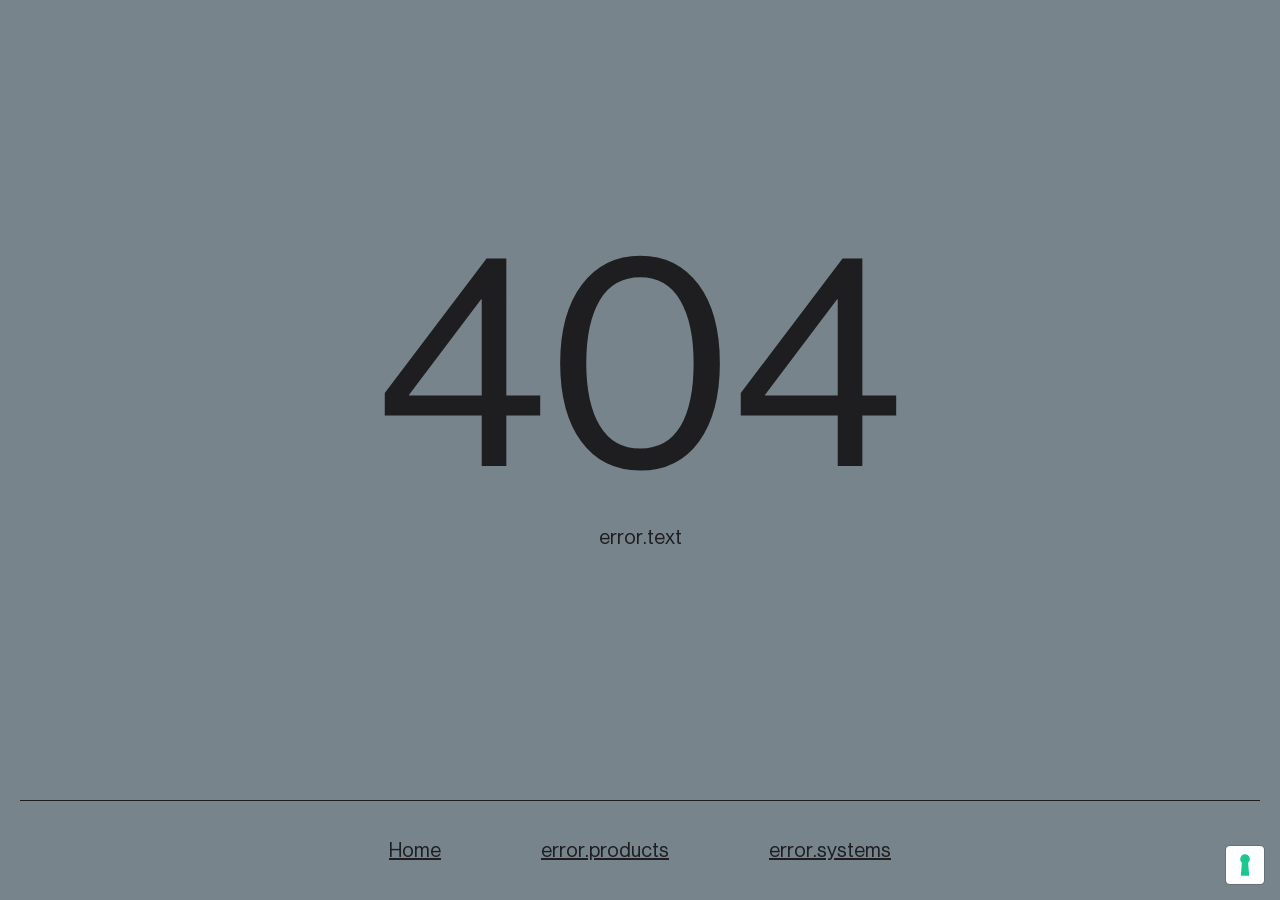
==== commit 05801d45: "Add site enhancement scripts and styles for improved accessibility and performance - Introduced new " ====
--- a/index.html
+++ b/index.html
@@ -1,4 +1,4 @@
-<html lang="en"><head><meta charset="utf-8"><meta name="viewport" content="width=device-width, initial-scale=1"><title>Mara, design furniture for office, contract, and home. 100% made in Italy.</title><link rel="preconnect" href="https://mara.adoratorio.app" crossorigin="" data-cmp-ab="2" data-cmp-info="10"><style>@font-face{font-family:Neue Haas Grotesk Display Pro;src:url(/fonts/NeueHaasDisplay-Mediu.woff2) format("woff2"),url(/fonts/NeueHaasDisplay-Mediu.woff) format("woff"),url(/fonts/NeueHaasDisplay-Mediu.svg#NeueHaasDisplay-Mediu) format("svg");font-weight:500;font-style:normal;font-display:swap}@font-face{font-family:Neue Haas Grotesk Display Pro;src:url(/fonts/NeueHaasDisplay-Roman.woff2) format("woff2"),url(/fonts/NeueHaasDisplay-Roman.woff) format("woff"),url(/fonts/NeueHaasDisplay-Roman.svg#NeueHaasDisplay-Roman) format("svg");font-weight:400;font-style:normal;font-display:swap}@font-face{font-family:Neue Haas Grotesk Display Pro;src:url(/fonts/NeueHaasDisplay-Bold.woff2) format("woff2"),url(/fonts/NeueHaasDisplay-Bold.woff) format("woff"),url(/fonts/NeueHaasDisplay-Bold.svg#NeueHaasDisplay-Bold) format("svg");font-weight:700;font-style:normal;font-display:swap}@font-face{font-family:Neue Haas Grotesk Display Pro;src:url(/fonts/NeueHaasDisplay-Light.woff2) format("woff2"),url(/fonts/NeueHaasDisplay-Light.woff) format("woff"),url(/fonts/NeueHaasDisplay-Light.svg#NeueHaasDisplay-Light) format("svg");font-weight:300;font-style:normal;font-display:swap}a,abbr,acronym,address,applet,article,aside,audio,b,big,blockquote,body,canvas,caption,center,cite,code,dd,del,details,dfn,div,dl,dt,em,embed,fieldset,figcaption,figure,footer,form,h1,h2,h3,h4,h5,h6,header,hgroup,html,i,iframe,img,ins,kbd,label,legend,li,mark,menu,nav,object,ol,output,p,pre,q,ruby,s,samp,section,small,span,strike,strong,sub,summary,sup,table,tbody,td,tfoot,th,thead,time,tr,tt,u,ul,var,video{margin-block:0;margin:0;padding:0;border:none}*{box-sizing:border-box;-webkit-tap-highlight-color:rgba(0,0,0,0)}:after,:before{box-sizing:inherit;text-decoration:inherit;vertical-align:inherit}html{line-height:1.15;overflow-wrap:break-word;-moz-tab-size:4;-o-tab-size:4;tab-size:4;-webkit-text-size-adjust:100%;-moz-text-size-adjust:100%;text-size-adjust:100%;font-feature-settings:normal;font-variation-settings:normal}main{display:block}progress{vertical-align:middle}h1,h2,h3,h4,h5,h6{font-size:inherit;font-weight:inherit}b,strong{display:inline-block;font-weight:bolder}blockquote,q{font-style:italic;quotes:none}hr{display:block;box-sizing:content-box;height:0;overflow:visible}ol,ul{list-style-type:none}:where(dl,ol,ul) :where(dl,ol,ul){margin-block-end:0;margin-block-start:0}small{font-size:80%}sub,sup{font-size:75%;line-height:0;position:relative;vertical-align:baseline}sub{bottom:-.25em}sup{top:-.5em}code,kbd,pre,samp{font-family:ui-monospace,SFMono-Regular,Menlo,Monaco,Consolas,Liberation Mono,Courier New,monospace;font-feature-settings:normal;font-variation-settings:normal;font-size:.9em}audio,canvas,iframe,img,svg,video{vertical-align:middle}img,video{max-width:100%;border-style:none}button,input,select,textarea{margin:0;border:0;background:transparent;font-family:inherit;font-size:100%;line-height:inherit}button:focus,input:focus,select:focus,textarea:focus{outline:transparent}a,a:active,a:visited,button{display:inline-block;color:inherit;text-decoration:none;touch-action:manipulation}button,select{text-transform:none}[type=button],[type=reset],[type=submit],button{-webkit-appearance:button;-moz-appearance:button;appearance:button;color:inherit;background:transparent;cursor:pointer}[type=button]::-moz-focus-inner,[type=reset]::-moz-focus-inner,[type=submit]::-moz-focus-inner,button::-moz-focus-inner{border-style:none;padding:0}[type=button]:-moz-focusring,[type=reset]:-moz-focusring,[type=submit]:-moz-focusring,button:-moz-focusring{outline:1px dotted ButtonText}::-webkit-file-upload-button{-webkit-appearance:button;font:inherit}dialog:not([open]){display:none}:root{--col-numb:26;--col-numb-vert:18;--grid-val:calc(100/var(--col-numb));--grid-val-vertical:calc(100/var(--col-numb-vert))}@media screen and (min-width:48em){:root{--col-numb:32}}::-moz-selection{background-color:#1e1d20;color:#e9e7e2;text-shadow:none}::selection{background-color:#1e1d20;color:#e9e7e2;text-shadow:none}body,html{overflow:hidden;top:0;left:0;position:fixed;width:100vw;height:100svh}body{background:#e9e7e2;color:#1e1d20;font-family:Neue Haas Grotesk Display Pro,-apple-system,BlinkMacSystemFont,Segoe UI,Roboto,Helvetica,Arial,sans-serif,Apple Color Emoji,Segoe UI Emoji,Segoe UI Symbol;font-kerning:none;text-rendering:optimizeSpeed;-webkit-font-smoothing:antialiased;-moz-osx-font-smoothing:grayscale}body.wait{cursor:wait}body *{text-decoration-thickness:.1rem!important}@media screen and (max-device-width:1366px)and (-webkit-min-device-pixel-ratio:1.5){body *{text-decoration-thickness:.05rem!important}}h1,h2,h3,h4,h5,h6{color:#1e1d20;font-family:Neue Haas Grotesk Display Pro,-apple-system,BlinkMacSystemFont,Segoe UI,Roboto,Helvetica,Arial,sans-serif,Apple Color Emoji,Segoe UI Emoji,Segoe UI Symbol}#app,.app{overflow-x:clip;overflow-y:scroll;-webkit-overflow-scrolling:touch;opacity:0;top:0;left:0;position:fixed;width:100vw;height:100svh;font-size:max(12px,5.1282051282vw);line-height:1}@media screen and (min-width:768px){#app,.app{font-size:max(12px,1.5625vw);line-height:1}}.view{position:relative}.main,.view{min-height:100svh}.main{transition:background-color 1s cubic-bezier(.215,.61,.355,1)}.main--light-gray{background-color:#b6b3ab}.main--gray{background-color:#858680}section{padding-left:calc(var(--grid-val)*.5vw);padding-right:calc(var(--grid-val)*.5vw)}@media screen and (max-width:47.99em){section{padding-left:calc(var(--grid-val)*1vw);padding-right:calc(var(--grid-val)*1vw)}}section:first-child:not(.carousel):not(.menu-list){padding-top:calc(var(--grid-val-vertical)*4svh)}@media screen and (max-width:47.99em){section:first-child:not(.carousel):not(.menu-list){padding-top:calc(var(--grid-val-vertical)*2.3svh)}}@media screen and (min-width:48em)and (max-width:63.99em)and (orientation:portrait){section:first-child:not(.carousel):not(.menu-list){padding-top:calc(var(--grid-val-vertical)*1.5svh)}}section:first-child.carousel,section:first-child.carousel .carousel,section:last-of-type.carousel,section:last-of-type.carousel .carousel{margin-bottom:0}.intro-text+.text-with-images{padding-top:calc(var(--grid-val-vertical)*.5svh)!important}@media screen and (max-width:47.99em){.fullscreen-media+.text-with-images{padding-top:calc(var(--grid-val-vertical)*.5svh)!important}}.images-text+.media-text,.product-gallery+.media-text{padding-top:calc(var(--grid-val-vertical)*.5svh)!important}button{padding:0}.sep{position:absolute;left:0;width:100%;height:1px;display:block;background-color:#1e1d20}.sep--top{top:0}.sep--bot{bottom:0}.sep--rel{position:relative}.sep--light{background-color:#b6b3ab}.sr-only{position:absolute!important;width:1px;height:1px;padding:0;margin:-1px;overflow:hidden;clip:rect(0,0,0,0);clip-path:inset(50%);white-space:nowrap;border:0}@media screen and (max-width:47.99em){.iubenda-tp-btn:not(.iubenda-floatable-tb-btn)[data-tp-float][data-tp-float=bottom-right]{transform:translateY(-40px) scale(.75)!important;transform-origin:center right!important}}</style><style>@font-face{font-family:Neue Haas Grotesk Display Pro;src:url(/fonts/NeueHaasDisplay-Mediu.woff2) format("woff2"),url(/fonts/NeueHaasDisplay-Mediu.woff) format("woff"),url(/fonts/NeueHaasDisplay-Mediu.svg#NeueHaasDisplay-Mediu) format("svg");font-weight:500;font-style:normal;font-display:swap}@font-face{font-family:Neue Haas Grotesk Display Pro;src:url(/fonts/NeueHaasDisplay-Roman.woff2) format("woff2"),url(/fonts/NeueHaasDisplay-Roman.woff) format("woff"),url(/fonts/NeueHaasDisplay-Roman.svg#NeueHaasDisplay-Roman) format("svg");font-weight:400;font-style:normal;font-display:swap}@font-face{font-family:Neue Haas Grotesk Display Pro;src:url(/fonts/NeueHaasDisplay-Bold.woff2) format("woff2"),url(/fonts/NeueHaasDisplay-Bold.woff) format("woff"),url(/fonts/NeueHaasDisplay-Bold.svg#NeueHaasDisplay-Bold) format("svg");font-weight:700;font-style:normal;font-display:swap}@font-face{font-family:Neue Haas Grotesk Display Pro;src:url(/fonts/NeueHaasDisplay-Light.woff2) format("woff2"),url(/fonts/NeueHaasDisplay-Light.woff) format("woff"),url(/fonts/NeueHaasDisplay-Light.svg#NeueHaasDisplay-Light) format("svg");font-weight:300;font-style:normal;font-display:swap}.header[data-v-e87f4574]{display:flex;align-items:center;justify-content:space-between;padding-left:calc(var(--grid-val)*.5vw);padding-right:calc(var(--grid-val)*.5vw);z-index:101;top:0;left:0;position:fixed;width:100vw;height:100svh}@media screen and (max-width:47.99em){.header[data-v-e87f4574]{padding-left:calc(var(--grid-val)*1vw);padding-right:calc(var(--grid-val)*1vw)}}.header[data-v-e87f4574]{height:calc(var(--grid-val-vertical)*1.5svh)}@media screen and (max-width:47.99em){.header[data-v-e87f4574]{height:calc(var(--grid-val-vertical)*1svh)}}@media screen and (min-width:48em)and (max-width:63.99em)and (orientation:portrait){.header[data-v-e87f4574]{height:calc(var(--grid-val-vertical)*1svh)}}.header--with-announce[data-v-e87f4574]{padding-top:calc(var(--grid-val-vertical)*.25svh);height:calc(var(--grid-val-vertical)*2svh)}@media screen and (max-width:47.99em){.header--with-announce[data-v-e87f4574]{padding-top:calc(var(--grid-val-vertical)*.3svh);height:calc(var(--grid-val-vertical)*1.6svh)}}@media screen and (min-width:48em)and (max-width:63.99em)and (orientation:portrait){.header--with-announce[data-v-e87f4574]{padding-top:calc(var(--grid-val-vertical)*.3svh);height:calc(var(--grid-val-vertical)*1.6svh)}}.header__bg[data-v-e87f4574]{transform:translateY(-100%);background-color:#e9e7e2;top:0;left:0;position:absolute;width:100%;height:100%}.header__bg--visible[data-v-e87f4574]{transform:translateY(0)}.header__bg--light-gray[data-v-e87f4574]{background-color:#b6b3ab}.header__bg--gray[data-v-e87f4574]{background-color:#858680}.header.entered .header__bg[data-v-e87f4574]{transition:transform .8s cubic-bezier(.215,.61,.355,1),background-color 1s cubic-bezier(.215,.61,.355,1)}.header__marquee[data-v-e87f4574]{position:absolute;left:0;top:0;width:100vw;height:calc(var(--grid-val-vertical)*.5svh);justify-self:start;display:grid;align-items:center;color:#e9e7e2;background-color:#8c4e39;contain:paint;font-size:max(12px,4.6153846154vw);line-height:1}@media screen and (min-width:768px){.header__marquee[data-v-e87f4574]{font-size:max(12px,.9375vw);line-height:1}}@media screen and (max-width:47.99em){.header__marquee[data-v-e87f4574]{height:calc(var(--grid-val-vertical)*.5svh)}.header__marquee[data-v-e87f4574] *{font-size:max(12px,3.0769230769vw);line-height:1}}@media screen and (max-width:47.99em)and (min-width:768px){.header__marquee[data-v-e87f4574] *{font-size:max(12px,.625vw);line-height:1}}.header__marquee>div[data-v-e87f4574]{display:flex;align-items:center;white-space:nowrap;grid-column:1;grid-row:1}.header__marquee-sep[data-v-e87f4574]{padding-left:calc(var(--grid-val)*1vw);padding-right:calc(var(--grid-val)*1vw)}.header__inner[data-v-e87f4574]{position:relative;width:100%;display:grid;grid-template-columns:calc(var(--grid-val)*2.5vw) 1fr calc(var(--grid-val)*2.5vw);align-items:end;z-index:1}@media screen and (max-width:47.99em){.header__inner[data-v-e87f4574]{display:flex;justify-content:space-between;align-items:center}}@media screen and (min-width:48em)and (max-width:63.99em)and (orientation:portrait){.header__inner[data-v-e87f4574]{grid-template-columns:calc(var(--grid-val)*3vw) 1fr calc(var(--grid-val)*3vw)}}.header__logo[data-v-e87f4574]{z-index:1}@media screen and (max-width:47.99em){.header__logo[data-v-e87f4574]{width:calc(var(--grid-val)*5.5vw)}}.header__langs[data-v-e87f4574]{place-self:end}.header__nav-trigger[data-v-e87f4574]{position:relative;display:grid;grid-template-areas:"menu";overflow:hidden}.header__nav-trigger[data-v-e87f4574]>*{grid-area:menu;font-size:max(12px,4.6153846154vw);line-height:1}@media screen and (min-width:768px){.header__nav-trigger[data-v-e87f4574]>*{font-size:max(12px,.9375vw);line-height:1}}</style><style>@font-face{font-family:Neue Haas Grotesk Display Pro;src:url(/fonts/NeueHaasDisplay-Mediu.woff2) format("woff2"),url(/fonts/NeueHaasDisplay-Mediu.woff) format("woff"),url(/fonts/NeueHaasDisplay-Mediu.svg#NeueHaasDisplay-Mediu) format("svg");font-weight:500;font-style:normal;font-display:swap}@font-face{font-family:Neue Haas Grotesk Display Pro;src:url(/fonts/NeueHaasDisplay-Roman.woff2) format("woff2"),url(/fonts/NeueHaasDisplay-Roman.woff) format("woff"),url(/fonts/NeueHaasDisplay-Roman.svg#NeueHaasDisplay-Roman) format("svg");font-weight:400;font-style:normal;font-display:swap}@font-face{font-family:Neue Haas Grotesk Display Pro;src:url(/fonts/NeueHaasDisplay-Bold.woff2) format("woff2"),url(/fonts/NeueHaasDisplay-Bold.woff) format("woff"),url(/fonts/NeueHaasDisplay-Bold.svg#NeueHaasDisplay-Bold) format("svg");font-weight:700;font-style:normal;font-display:swap}@font-face{font-family:Neue Haas Grotesk Display Pro;src:url(/fonts/NeueHaasDisplay-Light.woff2) format("woff2"),url(/fonts/NeueHaasDisplay-Light.woff) format("woff"),url(/fonts/NeueHaasDisplay-Light.svg#NeueHaasDisplay-Light) format("svg");font-weight:300;font-style:normal;font-display:swap}.hp-intro[data-v-0a8234a5]{padding-top:calc(var(--grid-val-vertical)*1.5svh)!important;padding-bottom:calc(var(--grid-val-vertical)*1svh)}@media screen and (max-width:63.99em)and (orientation:portrait){.hp-intro[data-v-0a8234a5]{padding-top:calc(var(--grid-val-vertical)*1svh)!important}}@media screen and (min-width:48em)and (max-width:63.99em)and (orientation:portrait){.hp-intro[data-v-0a8234a5]{padding-bottom:0}}.hp-intro--with-announce[data-v-0a8234a5]{padding-top:calc(var(--grid-val-vertical)*2svh)!important}@media screen and (max-width:63.99em)and (orientation:portrait){.hp-intro--with-announce[data-v-0a8234a5]{padding-top:calc(var(--grid-val-vertical)*1.5svh)!important}}.hp-intro__img[data-v-0a8234a5]{width:calc(var(--grid-val)*27.5vw);height:calc(var(--grid-val-vertical)*32svh);-o-object-fit:cover;object-fit:cover;margin-left:auto;margin-bottom:calc(var(--grid-val-vertical)*.15svh)}.hp-intro__img[data-v-0a8234a5] .media__media{height:100%}@media screen and (max-width:47.99em){.hp-intro__img[data-v-0a8234a5]{width:calc(var(--grid-val)*18vw);height:calc(var(--grid-val)*25vw)}}@media screen and (min-width:48em)and (max-width:63.99em)and (orientation:portrait){.hp-intro__img[data-v-0a8234a5]{width:calc(var(--grid-val)*18vw);height:calc(var(--grid-val-vertical)*10svh)}}.hp-intro__text-wrap[data-v-0a8234a5]{padding-left:0;padding-right:0;padding-top:calc(var(--grid-val-vertical)*.4svh)}.hp-intro__text-wrap[data-v-0a8234a5] .paragraph{margin-left:auto;text-transform:uppercase}@media screen and (max-width:47.99em){.hp-intro__text-wrap[data-v-0a8234a5]{top:0;padding-top:0}}.hp-intro__text-wrap[data-v-0a8234a5] .title{line-height:.9}.hp-intro__text-wrap[data-v-0a8234a5] .intro-text__main-label{top:calc(var(--grid-val-vertical)*1.25svh)}@media screen and (max-width:47.99em){.hp-intro__text-wrap[data-v-0a8234a5] .intro-text__main-label{top:calc(var(--grid-val-vertical)*.63svh)}}.hp-intro__text-wrap[data-v-0a8234a5] .intro-text__content{margin-top:calc(var(--grid-val-vertical)*1.25svh)}@media screen and (max-width:47.99em){.hp-intro__text-wrap[data-v-0a8234a5] .intro-text__content{margin-top:calc(var(--grid-val-vertical)*.25svh)}}</style><style>@font-face{font-family:Neue Haas Grotesk Display Pro;src:url(/fonts/NeueHaasDisplay-Mediu.woff2) format("woff2"),url(/fonts/NeueHaasDisplay-Mediu.woff) format("woff"),url(/fonts/NeueHaasDisplay-Mediu.svg#NeueHaasDisplay-Mediu) format("svg");font-weight:500;font-style:normal;font-display:swap}@font-face{font-family:Neue Haas Grotesk Display Pro;src:url(/fonts/NeueHaasDisplay-Roman.woff2) format("woff2"),url(/fonts/NeueHaasDisplay-Roman.woff) format("woff"),url(/fonts/NeueHaasDisplay-Roman.svg#NeueHaasDisplay-Roman) format("svg");font-weight:400;font-style:normal;font-display:swap}@font-face{font-family:Neue Haas Grotesk Display Pro;src:url(/fonts/NeueHaasDisplay-Bold.woff2) format("woff2"),url(/fonts/NeueHaasDisplay-Bold.woff) format("woff"),url(/fonts/NeueHaasDisplay-Bold.svg#NeueHaasDisplay-Bold) format("svg");font-weight:700;font-style:normal;font-display:swap}@font-face{font-family:Neue Haas Grotesk Display Pro;src:url(/fonts/NeueHaasDisplay-Light.woff2) format("woff2"),url(/fonts/NeueHaasDisplay-Light.woff) format("woff"),url(/fonts/NeueHaasDisplay-Light.svg#NeueHaasDisplay-Light) format("svg");font-weight:300;font-style:normal;font-display:swap}.navbar__blurred-bg[data-v-42f76893]{background-color:#1e1d2099;-webkit-backdrop-filter:blur(30px);backdrop-filter:blur(30px);z-index:-1}.navbar__bg[data-v-42f76893],.navbar__blurred-bg[data-v-42f76893]{top:0;left:0;position:fixed;width:100vw;height:100svh}.navbar__bg[data-v-42f76893]{pointer-events:none;background-color:#b6b3ab;z-index:0}@media screen and (min-width:48em){.navbar__bg[data-v-42f76893]{max-height:calc(var(--grid-val-vertical)*15svh)}}.navbar__list-wrap[data-v-42f76893]{display:grid;grid-template-columns:100%;grid-template-areas:"navbar"}.navbar__list[data-v-42f76893]{display:flex;align-items:center;justify-content:center;grid-area:navbar}.navbar__item[data-v-42f76893]{font-size:max(12px,5.1282051282vw);line-height:1}@media screen and (min-width:768px){.navbar__item[data-v-42f76893]{font-size:max(12px,1.5625vw);line-height:1}}.navbar__link[data-v-42f76893]{position:relative}.navbar__link[data-v-42f76893]:after{content:"";display:block;width:100%;height:1px;position:absolute;bottom:1px;left:0;background-color:#1e1d20;transform:scaleX(0);transform-origin:center right;transition:transform .5s cubic-bezier(.215,.61,.355,1)}@media(hover:hover){.navbar__link[data-v-42f76893]:not(.navbar__link--active):hover:after{transform:scaleX(1);transform-origin:center left}}.navbar__link--active[data-v-42f76893]:after,.navbar__link.router-link-active[data-v-42f76893]:after{transform:scaleX(1)}.submenu[data-v-42f76893]{position:absolute;top:100%;left:0;width:100%;overflow:clip}.submenu__list[data-v-42f76893]{display:grid;-moz-column-gap:calc(var(--grid-val)*1vw);column-gap:calc(var(--grid-val)*1vw);margin-bottom:calc(var(--grid-val-vertical)*2svh);padding-top:calc(var(--grid-val-vertical)*.5svh)}.submenu__item[data-v-42f76893],.submenu__link[data-v-42f76893]{height:100%}.submenu__link[data-v-42f76893]{display:grid;grid-template-rows:calc(var(--grid-val-vertical)*9svh) auto;gap:calc(var(--grid-val-vertical)*.2svh);pointer-events:all}.submenu__name[data-v-42f76893]{text-transform:uppercase;font-size:max(12px,4.6153846154vw);line-height:1}@media screen and (min-width:768px){.submenu__name[data-v-42f76893]{font-size:max(12px,.9375vw);line-height:1}}</style><style>@font-face{font-family:Neue Haas Grotesk Display Pro;src:url(/fonts/NeueHaasDisplay-Mediu.woff2) format("woff2"),url(/fonts/NeueHaasDisplay-Mediu.woff) format("woff"),url(/fonts/NeueHaasDisplay-Mediu.svg#NeueHaasDisplay-Mediu) format("svg");font-weight:500;font-style:normal;font-display:swap}@font-face{font-family:Neue Haas Grotesk Display Pro;src:url(/fonts/NeueHaasDisplay-Roman.woff2) format("woff2"),url(/fonts/NeueHaasDisplay-Roman.woff) format("woff"),url(/fonts/NeueHaasDisplay-Roman.svg#NeueHaasDisplay-Roman) format("svg");font-weight:400;font-style:normal;font-display:swap}@font-face{font-family:Neue Haas Grotesk Display Pro;src:url(/fonts/NeueHaasDisplay-Bold.woff2) format("woff2"),url(/fonts/NeueHaasDisplay-Bold.woff) format("woff"),url(/fonts/NeueHaasDisplay-Bold.svg#NeueHaasDisplay-Bold) format("svg");font-weight:700;font-style:normal;font-display:swap}@font-face{font-family:Neue Haas Grotesk Display Pro;src:url(/fonts/NeueHaasDisplay-Light.woff2) format("woff2"),url(/fonts/NeueHaasDisplay-Light.woff) format("woff"),url(/fonts/NeueHaasDisplay-Light.svg#NeueHaasDisplay-Light) format("svg");font-weight:300;font-style:normal;font-display:swap}.langs[data-v-942be79a]{position:relative}.langs__active[data-v-942be79a],.langs__submenu[data-v-942be79a]{text-transform:capitalize}.langs__active[data-v-942be79a]{text-decoration:underline;padding:0}.langs__submenu[data-v-942be79a]{position:absolute;top:calc(100% + var(--grid-val-vertical)*.1svh);right:0}@media screen and (max-width:47.99em){.langs__submenu[data-v-942be79a]{top:calc(-250% + var(--grid-val-vertical)*.3svh*-2.5);text-align:right;display:flex;flex-direction:column;gap:calc(var(--grid-val-vertical)*.15svh)}}</style><style>@font-face{font-family:Neue Haas Grotesk Display Pro;src:url(/fonts/NeueHaasDisplay-Mediu.woff2) format("woff2"),url(/fonts/NeueHaasDisplay-Mediu.woff) format("woff"),url(/fonts/NeueHaasDisplay-Mediu.svg#NeueHaasDisplay-Mediu) format("svg");font-weight:500;font-style:normal;font-display:swap}@font-face{font-family:Neue Haas Grotesk Display Pro;src:url(/fonts/NeueHaasDisplay-Roman.woff2) format("woff2"),url(/fonts/NeueHaasDisplay-Roman.woff) format("woff"),url(/fonts/NeueHaasDisplay-Roman.svg#NeueHaasDisplay-Roman) format("svg");font-weight:400;font-style:normal;font-display:swap}@font-face{font-family:Neue Haas Grotesk Display Pro;src:url(/fonts/NeueHaasDisplay-Bold.woff2) format("woff2"),url(/fonts/NeueHaasDisplay-Bold.woff) format("woff"),url(/fonts/NeueHaasDisplay-Bold.svg#NeueHaasDisplay-Bold) format("svg");font-weight:700;font-style:normal;font-display:swap}@font-face{font-family:Neue Haas Grotesk Display Pro;src:url(/fonts/NeueHaasDisplay-Light.woff2) format("woff2"),url(/fonts/NeueHaasDisplay-Light.woff) format("woff"),url(/fonts/NeueHaasDisplay-Light.svg#NeueHaasDisplay-Light) format("svg");font-weight:300;font-style:normal;font-display:swap}.navigator[data-v-21905c36]{display:flex;flex-direction:column;justify-content:space-between;padding:calc(var(--grid-val-vertical)*2.5svh) calc(var(--grid-val)*1vw) calc(var(--grid-val-vertical)*.6svh)}.navigator[data-v-21905c36],.navigator__bg[data-v-21905c36]{top:0;left:0;position:fixed;width:100vw;height:100svh}.navigator__bg[data-v-21905c36]{pointer-events:none;background-color:#77848c;z-index:-1}.navigator__item[data-v-21905c36]{display:flex;align-items:center;justify-content:space-between;font-size:max(12px,12.8205128205vw);line-height:1}@media screen and (min-width:768px){.navigator__item[data-v-21905c36]{font-size:max(12px,6.25vw);line-height:1}}.navigator__sub-trigger[data-v-21905c36]{width:calc(var(--grid-val)*1.4vw)}.navigator__footer[data-v-21905c36]{display:grid;grid-template-columns:calc(var(--grid-val)*14vw) auto;justify-content:space-between;align-items:end}.navigator__footer-label[data-v-21905c36]{margin-bottom:calc(var(--grid-val-vertical)*.35svh)}.submenu[data-v-21905c36]{padding:calc(var(--grid-val-vertical)*2.5svh) calc(var(--grid-val)*1vw) calc(var(--grid-val-vertical)*.6svh);top:0;left:0;position:fixed;width:100vw;height:100svh}.submenu__back[data-v-21905c36]{position:absolute;top:calc(var(--grid-val-vertical)*1.5svh);left:calc(var(--grid-val)*1vw);display:flex;align-items:center;gap:5px;margin-bottom:calc(var(--grid-val-vertical)*.5svh);font-size:max(12px,6.1538461538vw);line-height:1.25}@media screen and (min-width:768px){.submenu__back[data-v-21905c36]{font-size:max(12px,2.0833333333vw);line-height:1.125}}.submenu__back svg[data-v-21905c36]{width:calc(var(--grid-val)*1.3vw)}.submenu__back span[data-v-21905c36]{text-decoration:underline}.submenu__link[data-v-21905c36]{font-size:max(12px,12.8205128205vw);line-height:1}@media screen and (min-width:768px){.submenu__link[data-v-21905c36]{font-size:max(12px,6.25vw);line-height:1}}.submenu__img[data-v-21905c36]{position:absolute;bottom:calc(var(--grid-val-vertical)*3.8svh);right:calc(var(--grid-val)*1vw);width:calc(var(--grid-val)*11.5vw);height:calc(var(--grid-val-vertical)*5.2svh);-o-object-fit:cover;object-fit:cover}</style><style>@font-face{font-family:Neue Haas Grotesk Display Pro;src:url(/fonts/NeueHaasDisplay-Mediu.woff2) format("woff2"),url(/fonts/NeueHaasDisplay-Mediu.woff) format("woff"),url(/fonts/NeueHaasDisplay-Mediu.svg#NeueHaasDisplay-Mediu) format("svg");font-weight:500;font-style:normal;font-display:swap}@font-face{font-family:Neue Haas Grotesk Display Pro;src:url(/fonts/NeueHaasDisplay-Roman.woff2) format("woff2"),url(/fonts/NeueHaasDisplay-Roman.woff) format("woff"),url(/fonts/NeueHaasDisplay-Roman.svg#NeueHaasDisplay-Roman) format("svg");font-weight:400;font-style:normal;font-display:swap}@font-face{font-family:Neue Haas Grotesk Display Pro;src:url(/fonts/NeueHaasDisplay-Bold.woff2) format("woff2"),url(/fonts/NeueHaasDisplay-Bold.woff) format("woff"),url(/fonts/NeueHaasDisplay-Bold.svg#NeueHaasDisplay-Bold) format("svg");font-weight:700;font-style:normal;font-display:swap}@font-face{font-family:Neue Haas Grotesk Display Pro;src:url(/fonts/NeueHaasDisplay-Light.woff2) format("woff2"),url(/fonts/NeueHaasDisplay-Light.woff) format("woff"),url(/fonts/NeueHaasDisplay-Light.svg#NeueHaasDisplay-Light) format("svg");font-weight:300;font-style:normal;font-display:swap}.label[data-v-15529b58]{display:block;font-weight:500;text-transform:uppercase;font-size:max(12px,4.6153846154vw);line-height:1}@media screen and (min-width:768px){.label[data-v-15529b58]{font-size:max(12px,.9375vw);line-height:1}}@media screen and (max-width:47.99em){.label[data-v-15529b58]{font-size:max(12px,3.0769230769vw);line-height:1}}@media screen and (max-width:47.99em)and (min-width:768px){.label[data-v-15529b58]{font-size:max(12px,.625vw);line-height:1}}.label--big[data-v-15529b58]{font-weight:400;text-transform:none;font-size:max(12px,5.1282051282vw);line-height:1}@media screen and (min-width:768px){.label--big[data-v-15529b58]{font-size:max(12px,1.5625vw);line-height:1}}</style><style>@font-face{font-family:Neue Haas Grotesk Display Pro;src:url(/fonts/NeueHaasDisplay-Mediu.woff2) format("woff2"),url(/fonts/NeueHaasDisplay-Mediu.woff) format("woff"),url(/fonts/NeueHaasDisplay-Mediu.svg#NeueHaasDisplay-Mediu) format("svg");font-weight:500;font-style:normal;font-display:swap}@font-face{font-family:Neue Haas Grotesk Display Pro;src:url(/fonts/NeueHaasDisplay-Roman.woff2) format("woff2"),url(/fonts/NeueHaasDisplay-Roman.woff) format("woff"),url(/fonts/NeueHaasDisplay-Roman.svg#NeueHaasDisplay-Roman) format("svg");font-weight:400;font-style:normal;font-display:swap}@font-face{font-family:Neue Haas Grotesk Display Pro;src:url(/fonts/NeueHaasDisplay-Bold.woff2) format("woff2"),url(/fonts/NeueHaasDisplay-Bold.woff) format("woff"),url(/fonts/NeueHaasDisplay-Bold.svg#NeueHaasDisplay-Bold) format("svg");font-weight:700;font-style:normal;font-display:swap}@font-face{font-family:Neue Haas Grotesk Display Pro;src:url(/fonts/NeueHaasDisplay-Light.woff2) format("woff2"),url(/fonts/NeueHaasDisplay-Light.woff) format("woff"),url(/fonts/NeueHaasDisplay-Light.svg#NeueHaasDisplay-Light) format("svg");font-weight:300;font-style:normal;font-display:swap}.socials[data-v-ba68240b]{display:flex;flex-wrap:wrap}</style><style>@font-face{font-family:Neue Haas Grotesk Display Pro;src:url(/fonts/NeueHaasDisplay-Mediu.woff2) format("woff2"),url(/fonts/NeueHaasDisplay-Mediu.woff) format("woff"),url(/fonts/NeueHaasDisplay-Mediu.svg#NeueHaasDisplay-Mediu) format("svg");font-weight:500;font-style:normal;font-display:swap}@font-face{font-family:Neue Haas Grotesk Display Pro;src:url(/fonts/NeueHaasDisplay-Roman.woff2) format("woff2"),url(/fonts/NeueHaasDisplay-Roman.woff) format("woff"),url(/fonts/NeueHaasDisplay-Roman.svg#NeueHaasDisplay-Roman) format("svg");font-weight:400;font-style:normal;font-display:swap}@font-face{font-family:Neue Haas Grotesk Display Pro;src:url(/fonts/NeueHaasDisplay-Bold.woff2) format("woff2"),url(/fonts/NeueHaasDisplay-Bold.woff) format("woff"),url(/fonts/NeueHaasDisplay-Bold.svg#NeueHaasDisplay-Bold) format("svg");font-weight:700;font-style:normal;font-display:swap}@font-face{font-family:Neue Haas Grotesk Display Pro;src:url(/fonts/NeueHaasDisplay-Light.woff2) format("woff2"),url(/fonts/NeueHaasDisplay-Light.woff) format("woff"),url(/fonts/NeueHaasDisplay-Light.svg#NeueHaasDisplay-Light) format("svg");font-weight:300;font-style:normal;font-display:swap}.picture__wrapper[data-v-355eccc6]{display:block;position:relative;width:100%;height:100%;contain:paint}.picture__image[data-v-355eccc6]{width:100%;height:100%;-o-object-fit:cover;object-fit:cover}</style><style>@font-face{font-family:Neue Haas Grotesk Display Pro;src:url(/fonts/NeueHaasDisplay-Mediu.woff2) format("woff2"),url(/fonts/NeueHaasDisplay-Mediu.woff) format("woff"),url(/fonts/NeueHaasDisplay-Mediu.svg#NeueHaasDisplay-Mediu) format("svg");font-weight:500;font-style:normal;font-display:swap}@font-face{font-family:Neue Haas Grotesk Display Pro;src:url(/fonts/NeueHaasDisplay-Roman.woff2) format("woff2"),url(/fonts/NeueHaasDisplay-Roman.woff) format("woff"),url(/fonts/NeueHaasDisplay-Roman.svg#NeueHaasDisplay-Roman) format("svg");font-weight:400;font-style:normal;font-display:swap}@font-face{font-family:Neue Haas Grotesk Display Pro;src:url(/fonts/NeueHaasDisplay-Bold.woff2) format("woff2"),url(/fonts/NeueHaasDisplay-Bold.woff) format("woff"),url(/fonts/NeueHaasDisplay-Bold.svg#NeueHaasDisplay-Bold) format("svg");font-weight:700;font-style:normal;font-display:swap}@font-face{font-family:Neue Haas Grotesk Display Pro;src:url(/fonts/NeueHaasDisplay-Light.woff2) format("woff2"),url(/fonts/NeueHaasDisplay-Light.woff) format("woff"),url(/fonts/NeueHaasDisplay-Light.svg#NeueHaasDisplay-Light) format("svg");font-weight:300;font-style:normal;font-display:swap}.usage-areas__label[data-v-2400ee1e]{display:block;margin-bottom:calc(var(--grid-val-vertical)*.5svh);text-transform:uppercase;font-weight:500;font-size:max(12px,4.6153846154vw);line-height:1}@media screen and (min-width:768px){.usage-areas__label[data-v-2400ee1e]{font-size:max(12px,.9375vw);line-height:1}}.usage-areas__list[data-v-2400ee1e]{display:flex;gap:calc(var(--grid-val)*1.25vw)}@media screen and (max-width:47.99em){.usage-areas__list[data-v-2400ee1e]{flex-wrap:wrap;-moz-column-gap:calc(var(--grid-val)*1.25vw);column-gap:calc(var(--grid-val)*1.25vw);row-gap:calc(var(--grid-val-vertical)*.25svh)}}.usage-areas__list-item[data-v-2400ee1e]{font-size:max(12px,5.1282051282vw);line-height:1}@media screen and (min-width:768px){.usage-areas__list-item[data-v-2400ee1e]{font-size:max(12px,1.5625vw);line-height:1}}@media(hover:hover){.usage-areas__list-item:hover a[data-v-2400ee1e]{text-decoration:underline}}.usage-areas__list-item--active a[data-v-2400ee1e]{text-decoration:underline}</style><style>@font-face{font-family:Neue Haas Grotesk Display Pro;src:url(/fonts/NeueHaasDisplay-Mediu.woff2) format("woff2"),url(/fonts/NeueHaasDisplay-Mediu.woff) format("woff"),url(/fonts/NeueHaasDisplay-Mediu.svg#NeueHaasDisplay-Mediu) format("svg");font-weight:500;font-style:normal;font-display:swap}@font-face{font-family:Neue Haas Grotesk Display Pro;src:url(/fonts/NeueHaasDisplay-Roman.woff2) format("woff2"),url(/fonts/NeueHaasDisplay-Roman.woff) format("woff"),url(/fonts/NeueHaasDisplay-Roman.svg#NeueHaasDisplay-Roman) format("svg");font-weight:400;font-style:normal;font-display:swap}@font-face{font-family:Neue Haas Grotesk Display Pro;src:url(/fonts/NeueHaasDisplay-Bold.woff2) format("woff2"),url(/fonts/NeueHaasDisplay-Bold.woff) format("woff"),url(/fonts/NeueHaasDisplay-Bold.svg#NeueHaasDisplay-Bold) format("svg");font-weight:700;font-style:normal;font-display:swap}@font-face{font-family:Neue Haas Grotesk Display Pro;src:url(/fonts/NeueHaasDisplay-Light.woff2) format("woff2"),url(/fonts/NeueHaasDisplay-Light.woff) format("woff"),url(/fonts/NeueHaasDisplay-Light.svg#NeueHaasDisplay-Light) format("svg");font-weight:300;font-style:normal;font-display:swap}.intro-text[data-v-cd9b9965]{padding-top:calc(var(--grid-val-vertical)*4svh);padding-bottom:calc(var(--grid-val-vertical)*1svh)}@media screen and (max-width:47.99em){.intro-text[data-v-cd9b9965]{padding-top:calc(var(--grid-val-vertical)*.45svh);padding-bottom:0}}.intro-text--bg[data-v-cd9b9965]{padding-bottom:calc(var(--grid-val-vertical)*2.5svh)}@media screen and (max-width:47.99em){.intro-text--bg[data-v-cd9b9965]{padding-bottom:calc(var(--grid-val-vertical)*1svh)}}@media screen and (min-width:48em)and (max-width:63.99em)and (orientation:portrait){.intro-text--bg[data-v-cd9b9965]{padding-bottom:calc(var(--grid-val-vertical)*.75svh)}}.intro-text__main[data-v-cd9b9965]{position:relative}@media screen and (max-width:47.99em){.intro-text__main-title--with-label[data-v-cd9b9965]{line-height:1}.intro-text__main-title--with-label[data-v-cd9b9965] br{display:none}}.intro-text__main-title[data-v-cd9b9965] .intro-text__main-label{font-weight:500;font-size:max(12px,6.1538461538vw);line-height:1}@media screen and (min-width:768px){.intro-text__main-title[data-v-cd9b9965] .intro-text__main-label{font-size:max(12px,1.25vw);line-height:1}}@media screen and (max-width:47.99em){.intro-text__main-title[data-v-cd9b9965] .intro-text__main-label{font-size:max(12px,3.5897435897vw);line-height:1}}@media screen and (max-width:47.99em)and (min-width:768px){.intro-text__main-title[data-v-cd9b9965] .intro-text__main-label{font-size:max(12px,1.0416666667vw);line-height:1}}.intro-text__content[data-v-cd9b9965]{max-width:calc(var(--grid-val)*13.5vw);margin-top:calc(var(--grid-val-vertical)*1.5svh)}.intro-text__content[data-v-cd9b9965] a{text-decoration:underline}@media screen and (max-width:47.99em){.intro-text__content[data-v-cd9b9965]{max-width:100%;margin-top:calc(var(--grid-val-vertical)*.3svh);font-size:max(12px,4.6153846154vw);line-height:1}}@media screen and (max-width:47.99em)and (min-width:768px){.intro-text__content[data-v-cd9b9965]{font-size:max(12px,.9375vw);line-height:1}}@media screen and (max-width:47.99em){.intro-text__content[data-v-cd9b9965] br{display:none}}@media screen and (min-width:48em)and (max-width:63.99em)and (orientation:portrait){.intro-text__content[data-v-cd9b9965]{margin-top:calc(var(--grid-val-vertical)*.5svh)}}.intro-text[data-v-cd9b9965] .intro-text__logos{margin-top:calc(var(--grid-val-vertical)*.25svh);max-width:calc(var(--grid-val)*13.5vw);margin-bottom:calc(var(--grid-val-vertical)*3svh)}@media screen and (max-width:47.99em){.intro-text[data-v-cd9b9965] .intro-text__logos{max-width:calc(var(--grid-val)*20vw);margin-bottom:calc(var(--grid-val-vertical)*2svh)}}</style><style>@font-face{font-family:Neue Haas Grotesk Display Pro;src:url(/fonts/NeueHaasDisplay-Mediu.woff2) format("woff2"),url(/fonts/NeueHaasDisplay-Mediu.woff) format("woff"),url(/fonts/NeueHaasDisplay-Mediu.svg#NeueHaasDisplay-Mediu) format("svg");font-weight:500;font-style:normal;font-display:swap}@font-face{font-family:Neue Haas Grotesk Display Pro;src:url(/fonts/NeueHaasDisplay-Roman.woff2) format("woff2"),url(/fonts/NeueHaasDisplay-Roman.woff) format("woff"),url(/fonts/NeueHaasDisplay-Roman.svg#NeueHaasDisplay-Roman) format("svg");font-weight:400;font-style:normal;font-display:swap}@font-face{font-family:Neue Haas Grotesk Display Pro;src:url(/fonts/NeueHaasDisplay-Bold.woff2) format("woff2"),url(/fonts/NeueHaasDisplay-Bold.woff) format("woff"),url(/fonts/NeueHaasDisplay-Bold.svg#NeueHaasDisplay-Bold) format("svg");font-weight:700;font-style:normal;font-display:swap}@font-face{font-family:Neue Haas Grotesk Display Pro;src:url(/fonts/NeueHaasDisplay-Light.woff2) format("woff2"),url(/fonts/NeueHaasDisplay-Light.woff) format("woff"),url(/fonts/NeueHaasDisplay-Light.svg#NeueHaasDisplay-Light) format("svg");font-weight:300;font-style:normal;font-display:swap}.title[data-v-22a48d59]{font-weight:400}.title--small[data-v-22a48d59]{font-size:max(12px,7.6923076923vw);line-height:1}@media screen and (min-width:768px){.title--small[data-v-22a48d59]{font-size:max(12px,3.6458333333vw);line-height:1.0857142857}}.title--base[data-v-22a48d59]{font-size:max(12px,12.8205128205vw);line-height:1}@media screen and (min-width:768px){.title--base[data-v-22a48d59]{font-size:max(12px,6.25vw);line-height:1}}.title--big[data-v-22a48d59]{font-size:max(12px,10.2564102564vw);line-height:.875}@media screen and (min-width:768px){.title--big[data-v-22a48d59]{font-size:max(12px,8.3333333333vw);line-height:.90625}}</style><style>@font-face{font-family:Neue Haas Grotesk Display Pro;src:url(/fonts/NeueHaasDisplay-Mediu.woff2) format("woff2"),url(/fonts/NeueHaasDisplay-Mediu.woff) format("woff"),url(/fonts/NeueHaasDisplay-Mediu.svg#NeueHaasDisplay-Mediu) format("svg");font-weight:500;font-style:normal;font-display:swap}@font-face{font-family:Neue Haas Grotesk Display Pro;src:url(/fonts/NeueHaasDisplay-Roman.woff2) format("woff2"),url(/fonts/NeueHaasDisplay-Roman.woff) format("woff"),url(/fonts/NeueHaasDisplay-Roman.svg#NeueHaasDisplay-Roman) format("svg");font-weight:400;font-style:normal;font-display:swap}@font-face{font-family:Neue Haas Grotesk Display Pro;src:url(/fonts/NeueHaasDisplay-Bold.woff2) format("woff2"),url(/fonts/NeueHaasDisplay-Bold.woff) format("woff"),url(/fonts/NeueHaasDisplay-Bold.svg#NeueHaasDisplay-Bold) format("svg");font-weight:700;font-style:normal;font-display:swap}@font-face{font-family:Neue Haas Grotesk Display Pro;src:url(/fonts/NeueHaasDisplay-Light.woff2) format("woff2"),url(/fonts/NeueHaasDisplay-Light.woff) format("woff"),url(/fonts/NeueHaasDisplay-Light.svg#NeueHaasDisplay-Light) format("svg");font-weight:300;font-style:normal;font-display:swap}.paragraph[data-v-279f3c49]{font-weight:400}.paragraph--small[data-v-279f3c49]{font-size:max(12px,6.1538461538vw);line-height:1}@media screen and (min-width:768px){.paragraph--small[data-v-279f3c49]{font-size:max(12px,1.25vw);line-height:1}}.paragraph--base[data-v-279f3c49]{font-size:max(12px,5.1282051282vw);line-height:1}@media screen and (min-width:768px){.paragraph--base[data-v-279f3c49]{font-size:max(12px,1.5625vw);line-height:1}}.paragraph--big[data-v-279f3c49]{font-size:max(12px,6.1538461538vw);line-height:1.25}@media screen and (min-width:768px){.paragraph--big[data-v-279f3c49]{font-size:max(12px,2.0833333333vw);line-height:1.125}}.paragraph[data-v-279f3c49] ul{list-style-type:disc;padding-left:calc(var(--grid-val)*.5vw)}@media screen and (max-width:47.99em){.paragraph[data-v-279f3c49] ul{padding-left:calc(var(--grid-val)*1.2vw)}}.paragraph[data-v-279f3c49] ul .js-mask-split-mask-line-mask{overflow:visible!important}.paragraph[data-v-279f3c49] p:not(:last-child){padding-bottom:calc(var(--grid-val-vertical)*.5svh)}</style><style>@font-face{font-family:Neue Haas Grotesk Display Pro;src:url(/fonts/NeueHaasDisplay-Mediu.woff2) format("woff2"),url(/fonts/NeueHaasDisplay-Mediu.woff) format("woff"),url(/fonts/NeueHaasDisplay-Mediu.svg#NeueHaasDisplay-Mediu) format("svg");font-weight:500;font-style:normal;font-display:swap}@font-face{font-family:Neue Haas Grotesk Display Pro;src:url(/fonts/NeueHaasDisplay-Roman.woff2) format("woff2"),url(/fonts/NeueHaasDisplay-Roman.woff) format("woff"),url(/fonts/NeueHaasDisplay-Roman.svg#NeueHaasDisplay-Roman) format("svg");font-weight:400;font-style:normal;font-display:swap}@font-face{font-family:Neue Haas Grotesk Display Pro;src:url(/fonts/NeueHaasDisplay-Bold.woff2) format("woff2"),url(/fonts/NeueHaasDisplay-Bold.woff) format("woff"),url(/fonts/NeueHaasDisplay-Bold.svg#NeueHaasDisplay-Bold) format("svg");font-weight:700;font-style:normal;font-display:swap}@font-face{font-family:Neue Haas Grotesk Display Pro;src:url(/fonts/NeueHaasDisplay-Light.woff2) format("woff2"),url(/fonts/NeueHaasDisplay-Light.woff) format("woff"),url(/fonts/NeueHaasDisplay-Light.svg#NeueHaasDisplay-Light) format("svg");font-weight:300;font-style:normal;font-display:swap}.panels-list[data-v-e62a833b]{position:relative;width:100vw;padding:0}.panels-list__inner[data-v-e62a833b]{position:sticky;top:calc(var(--grid-val-vertical)*1.5svh);left:0;display:grid;grid-template-columns:100%;grid-template-rows:100%;grid-template-areas:"panel";height:calc(100svh - var(--grid-val-vertical)*1.5svh)}@media screen and (max-width:47.99em){.panels-list__inner[data-v-e62a833b]{top:calc(var(--grid-val-vertical)*1svh);height:calc(100svh - var(--grid-val-vertical)*1svh)}}@media screen and (min-width:48em)and (max-width:63.99em)and (orientation:portrait){.panels-list__inner[data-v-e62a833b]{top:calc(var(--grid-val-vertical)*1svh);height:calc(100svh - var(--grid-val-vertical)*1svh)}}.panels-list__item[data-v-e62a833b]{display:grid;grid-template-columns:100%;grid-template-rows:100%;grid-template-areas:"items";grid-area:panel}.panels-list__item[data-v-e62a833b]>*{place-self:center;grid-area:items}.panels-list__bg[data-v-e62a833b]{position:relative;width:100%;height:100%;z-index:-1}.panels-list__bg[data-v-e62a833b]:after{content:"";background-color:#1e1d2033;top:0;left:0;position:absolute;width:100%;height:100%}@media screen and (min-width:48em)and (max-width:63.99em)and (orientation:portrait){.panels-list__bg[data-v-e62a833b]:after{background-color:#1e1d204d}}.panels-list__bg[data-v-e62a833b] .media__media{width:100%;height:100%}.panels-list__main[data-v-e62a833b]{width:calc(var(--grid-val)*10vw);height:calc(var(--grid-val-vertical)*13.5svh);z-index:0}@media screen and (max-width:47.99em){.panels-list__main[data-v-e62a833b]{width:calc(var(--grid-val)*11.5vw);height:calc(var(--grid-val-vertical)*5.3svh);justify-self:end;margin-right:calc(var(--grid-val)*1vw)}}@media screen and (min-width:48em)and (max-width:63.99em)and (orientation:portrait){.panels-list__main[data-v-e62a833b]{width:calc(var(--grid-val)*20vw);height:calc(var(--grid-val-vertical)*12svh)}}.panels-list__main[data-v-e62a833b] .media__media{width:100%;height:100%}.panels-list__content[data-v-e62a833b]{position:relative;width:100%;padding-left:calc(var(--grid-val)*.5vw);padding-right:calc(var(--grid-val)*.5vw);z-index:1}@media screen and (min-width:48em){.panels-list__content[data-v-e62a833b]{display:grid;grid-template-columns:calc(var(--grid-val)*5vw) 1fr;-moz-column-gap:calc(var(--grid-val)*1vw);column-gap:calc(var(--grid-val)*1vw)}}.panels-list__content-label[data-v-e62a833b],.panels-list__content-text[data-v-e62a833b]{font-weight:400;color:#e9e7e2}.panels-list__content-label[data-v-e62a833b]{text-transform:uppercase}@media screen and (max-width:47.99em){.panels-list__content-text[data-v-e62a833b]{position:absolute;left:calc(var(--grid-val)*1vw);top:calc(var(--grid-val-vertical)*14svh);padding-right:calc(var(--grid-val)*1vw);font-size:max(12px,4.6153846154vw);line-height:1}}@media screen and (max-width:47.99em)and (min-width:768px){.panels-list__content-text[data-v-e62a833b]{font-size:max(12px,.9375vw);line-height:1}}</style><style>@font-face{font-family:Neue Haas Grotesk Display Pro;src:url(/fonts/NeueHaasDisplay-Mediu.woff2) format("woff2"),url(/fonts/NeueHaasDisplay-Mediu.woff) format("woff"),url(/fonts/NeueHaasDisplay-Mediu.svg#NeueHaasDisplay-Mediu) format("svg");font-weight:500;font-style:normal;font-display:swap}@font-face{font-family:Neue Haas Grotesk Display Pro;src:url(/fonts/NeueHaasDisplay-Roman.woff2) format("woff2"),url(/fonts/NeueHaasDisplay-Roman.woff) format("woff"),url(/fonts/NeueHaasDisplay-Roman.svg#NeueHaasDisplay-Roman) format("svg");font-weight:400;font-style:normal;font-display:swap}@font-face{font-family:Neue Haas Grotesk Display Pro;src:url(/fonts/NeueHaasDisplay-Bold.woff2) format("woff2"),url(/fonts/NeueHaasDisplay-Bold.woff) format("woff"),url(/fonts/NeueHaasDisplay-Bold.svg#NeueHaasDisplay-Bold) format("svg");font-weight:700;font-style:normal;font-display:swap}@font-face{font-family:Neue Haas Grotesk Display Pro;src:url(/fonts/NeueHaasDisplay-Light.woff2) format("woff2"),url(/fonts/NeueHaasDisplay-Light.woff) format("woff"),url(/fonts/NeueHaasDisplay-Light.svg#NeueHaasDisplay-Light) format("svg");font-weight:300;font-style:normal;font-display:swap}.media[data-v-91c7c93e]{position:relative}.media__label[data-v-91c7c93e]{display:block;font-size:max(12px,4.6153846154vw);line-height:1}@media screen and (min-width:768px){.media__label[data-v-91c7c93e]{font-size:max(12px,.9375vw);line-height:1}}@media screen and (max-width:47.99em){.media__label[data-v-91c7c93e]{font-size:max(12px,3.5897435897vw);line-height:1}}@media screen and (max-width:47.99em)and (min-width:768px){.media__label[data-v-91c7c93e]{font-size:max(12px,1.0416666667vw);line-height:1}}.media__label--inner[data-v-91c7c93e]{position:absolute;top:calc(var(--grid-val-vertical)*.25svh);left:calc(var(--grid-val)*.33vw);font-weight:500}@media screen and (max-width:47.99em){.media__label--inner[data-v-91c7c93e]{left:calc(var(--grid-val)*1vw)}}.media__label--bottom[data-v-91c7c93e]{margin-top:calc(var(--grid-val-vertical)*.5svh);text-transform:uppercase}@media screen and (max-width:47.99em){.media__label--bottom[data-v-91c7c93e]{margin-bottom:calc(var(--grid-val-vertical)*.5svh)}}.media__label--bottom[data-v-91c7c93e] span{color:#858680}</style><style>@font-face{font-family:Neue Haas Grotesk Display Pro;src:url(/fonts/NeueHaasDisplay-Mediu.woff2) format("woff2"),url(/fonts/NeueHaasDisplay-Mediu.woff) format("woff"),url(/fonts/NeueHaasDisplay-Mediu.svg#NeueHaasDisplay-Mediu) format("svg");font-weight:500;font-style:normal;font-display:swap}@font-face{font-family:Neue Haas Grotesk Display Pro;src:url(/fonts/NeueHaasDisplay-Roman.woff2) format("woff2"),url(/fonts/NeueHaasDisplay-Roman.woff) format("woff"),url(/fonts/NeueHaasDisplay-Roman.svg#NeueHaasDisplay-Roman) format("svg");font-weight:400;font-style:normal;font-display:swap}@font-face{font-family:Neue Haas Grotesk Display Pro;src:url(/fonts/NeueHaasDisplay-Bold.woff2) format("woff2"),url(/fonts/NeueHaasDisplay-Bold.woff) format("woff"),url(/fonts/NeueHaasDisplay-Bold.svg#NeueHaasDisplay-Bold) format("svg");font-weight:700;font-style:normal;font-display:swap}@font-face{font-family:Neue Haas Grotesk Display Pro;src:url(/fonts/NeueHaasDisplay-Light.woff2) format("woff2"),url(/fonts/NeueHaasDisplay-Light.woff) format("woff"),url(/fonts/NeueHaasDisplay-Light.svg#NeueHaasDisplay-Light) format("svg");font-weight:300;font-style:normal;font-display:swap}.products-menu[data-v-8fc1f825]{position:relative}@media screen and (min-width:48em){.products-menu__list[data-v-8fc1f825]{padding-top:calc(var(--grid-val-vertical)*2svh)}}</style><style>@font-face{font-family:Neue Haas Grotesk Display Pro;src:url(/fonts/NeueHaasDisplay-Mediu.woff2) format("woff2"),url(/fonts/NeueHaasDisplay-Mediu.woff) format("woff"),url(/fonts/NeueHaasDisplay-Mediu.svg#NeueHaasDisplay-Mediu) format("svg");font-weight:500;font-style:normal;font-display:swap}@font-face{font-family:Neue Haas Grotesk Display Pro;src:url(/fonts/NeueHaasDisplay-Roman.woff2) format("woff2"),url(/fonts/NeueHaasDisplay-Roman.woff) format("woff"),url(/fonts/NeueHaasDisplay-Roman.svg#NeueHaasDisplay-Roman) format("svg");font-weight:400;font-style:normal;font-display:swap}@font-face{font-family:Neue Haas Grotesk Display Pro;src:url(/fonts/NeueHaasDisplay-Bold.woff2) format("woff2"),url(/fonts/NeueHaasDisplay-Bold.woff) format("woff"),url(/fonts/NeueHaasDisplay-Bold.svg#NeueHaasDisplay-Bold) format("svg");font-weight:700;font-style:normal;font-display:swap}@font-face{font-family:Neue Haas Grotesk Display Pro;src:url(/fonts/NeueHaasDisplay-Light.woff2) format("woff2"),url(/fonts/NeueHaasDisplay-Light.woff) format("woff"),url(/fonts/NeueHaasDisplay-Light.svg#NeueHaasDisplay-Light) format("svg");font-weight:300;font-style:normal;font-display:swap}.menu-list[data-v-a5b3196e]{position:relative;min-height:calc(var(--grid-val-vertical)*17.5svh);padding-top:calc(var(--grid-val-vertical)*3svh);padding-bottom:calc(var(--grid-val-vertical)*1svh)}@media screen and (max-width:47.99em){.menu-list[data-v-a5b3196e]{padding-top:calc(var(--grid-val-vertical)*1.8svh);min-height:80svh}}@media screen and (min-width:48em)and (max-width:63.99em)and (orientation:portrait){.menu-list[data-v-a5b3196e]{min-height:70svh}}.menu-list__list[data-v-a5b3196e]{display:flex;flex-wrap:wrap;gap:calc(var(--grid-val-vertical)*.25svh);padding-right:calc(var(--grid-val)*7vw);grid-area:menu}@media screen and (max-width:47.99em){.menu-list__list[data-v-a5b3196e]{padding-right:0;gap:calc(var(--grid-val-vertical)*.12svh)}}.menu-list__list--with-number[data-v-a5b3196e]{flex-direction:column}.menu-list__list-item-title[data-v-a5b3196e]{color:inherit;white-space:nowrap}.menu-list__links[data-v-a5b3196e]{grid-area:areas;align-self:end}@media screen and (max-width:47.99em){.menu-list__links[data-v-a5b3196e]{margin-top:calc(var(--grid-val-vertical)*1svh)}}.menu-list__media[data-v-a5b3196e]{position:absolute;right:calc(var(--grid-val)*.5vw);bottom:calc(var(--grid-val-vertical)*.5svh);display:grid;grid-template-areas:"media";grid-area:image;overflow:hidden;z-index:1}@media screen and (max-width:47.99em){.menu-list__media[data-v-a5b3196e]{position:relative;place-self:end;bottom:0;right:auto;margin-top:calc(var(--grid-val-vertical)*1svh)}}.menu-list__media[data-v-a5b3196e] .media__media{width:100%;height:100%}.menu-list__media-el[data-v-a5b3196e]{width:calc(var(--grid-val)*6.5vw);height:calc(var(--grid-val-vertical)*9svh);grid-area:media}@media screen and (max-width:47.99em){.menu-list__media-el[data-v-a5b3196e]{width:calc(var(--grid-val)*12.5vw);height:calc(var(--grid-val-vertical)*7.3svh);margin-left:auto}}@media screen and (min-width:48em)and (max-width:63.99em)and (orientation:portrait){.menu-list__media-el[data-v-a5b3196e]{width:calc(var(--grid-val)*9vw);height:calc(var(--grid-val-vertical)*6.5svh)}}@media screen and (min-width:48em){.menu-list--with-usage[data-v-a5b3196e]{display:grid;grid-template-columns:calc(var(--grid-val)*23.5vw) calc(var(--grid-val)*6.5vw);grid-template-rows:1fr;grid-template-areas:"menu image" "areas image";gap:calc(var(--grid-val-vertical)*1svh)}}.menu-list--with-usage .menu-list__list[data-v-a5b3196e]{padding-right:0}.menu-list--with-usage .menu-list__media[data-v-a5b3196e]{position:relative;bottom:0;right:0;place-self:end}[lang=de] .menu-list__list-item[data-v-a5b3196e]{max-width:100%}[lang=de] .menu-list__list-item span[data-v-a5b3196e]{white-space:break-spaces}</style><style>@font-face{font-family:Neue Haas Grotesk Display Pro;src:url(/fonts/NeueHaasDisplay-Mediu.woff2) format("woff2"),url(/fonts/NeueHaasDisplay-Mediu.woff) format("woff"),url(/fonts/NeueHaasDisplay-Mediu.svg#NeueHaasDisplay-Mediu) format("svg");font-weight:500;font-style:normal;font-display:swap}@font-face{font-family:Neue Haas Grotesk Display Pro;src:url(/fonts/NeueHaasDisplay-Roman.woff2) format("woff2"),url(/fonts/NeueHaasDisplay-Roman.woff) format("woff"),url(/fonts/NeueHaasDisplay-Roman.svg#NeueHaasDisplay-Roman) format("svg");font-weight:400;font-style:normal;font-display:swap}@font-face{font-family:Neue Haas Grotesk Display Pro;src:url(/fonts/NeueHaasDisplay-Bold.woff2) format("woff2"),url(/fonts/NeueHaasDisplay-Bold.woff) format("woff"),url(/fonts/NeueHaasDisplay-Bold.svg#NeueHaasDisplay-Bold) format("svg");font-weight:700;font-style:normal;font-display:swap}@font-face{font-family:Neue Haas Grotesk Display Pro;src:url(/fonts/NeueHaasDisplay-Light.woff2) format("woff2"),url(/fonts/NeueHaasDisplay-Light.woff) format("woff"),url(/fonts/NeueHaasDisplay-Light.svg#NeueHaasDisplay-Light) format("svg");font-weight:300;font-style:normal;font-display:swap}.projects-list[data-v-2b9ee982]{position:relative;padding-top:calc(var(--grid-val-vertical)*3svh);padding-bottom:calc(var(--grid-val-vertical)*4.5svh);background-color:#858680}@media screen and (max-width:47.99em){.projects-list[data-v-2b9ee982]{padding-bottom:calc(var(--grid-val-vertical)*1.66svh)}}@media screen and (min-width:48em)and (max-width:63.99em)and (orientation:portrait){.projects-list[data-v-2b9ee982]{padding-bottom:calc(var(--grid-val-vertical)*2.5svh)}}.projects-list--preview[data-v-2b9ee982]{padding-bottom:calc(var(--grid-val-vertical)*3svh)}@media screen and (max-width:47.99em){.projects-list--preview[data-v-2b9ee982]{padding-top:calc(var(--grid-val-vertical)*2svh);padding-bottom:calc(var(--grid-val-vertical)*1.66svh)}}@media screen and (min-width:48em)and (max-width:63.99em)and (orientation:portrait){.projects-list--preview[data-v-2b9ee982]{padding-top:calc(var(--grid-val-vertical)*1svh);padding-bottom:calc(var(--grid-val-vertical)*1svh)}}.projects-list__filters[data-v-2b9ee982]{margin-bottom:calc(var(--grid-val-vertical)*.8svh)}.projects-list__list[data-v-2b9ee982]{position:relative}@media screen and (min-width:48em){.projects-list__list-inner[data-v-2b9ee982]{display:grid;grid-template-columns:repeat(3,1fr);align-items:end;-moz-column-gap:calc(var(--grid-val)*.5vw);column-gap:calc(var(--grid-val)*.5vw);row-gap:calc(var(--grid-val-vertical)*2.5svh)}}@media screen and (min-width:48em)and (max-width:63.99em)and (orientation:portrait){.projects-list__list-inner[data-v-2b9ee982]{row-gap:calc(var(--grid-val-vertical)*1svh)}}@media screen and (max-width:47.99em){.projects-list__list-inner[data-v-2b9ee982]{display:flex;flex-direction:column;gap:calc(var(--grid-val-vertical)*2svh)}}.projects-list__list-title[data-v-2b9ee982]{position:absolute;top:calc(var(--grid-val-vertical)*3svh)}@media screen and (max-width:47.99em){.projects-list__list-title[data-v-2b9ee982]{position:relative;top:0;margin-bottom:calc(var(--grid-val-vertical)*.9svh)}}.projects-list__list-item-title[data-v-2b9ee982]{display:block;margin-top:calc(var(--grid-val-vertical)*.25svh);text-transform:uppercase;color:#1e1d20;font-size:max(12px,4.6153846154vw);line-height:1}@media screen and (min-width:768px){.projects-list__list-item-title[data-v-2b9ee982]{font-size:max(12px,.9375vw);line-height:1}}@media screen and (max-width:47.99em){.projects-list__list-item-title[data-v-2b9ee982]{font-size:max(12px,3.8461538462vw);line-height:1}}@media screen and (max-width:47.99em)and (min-width:768px){.projects-list__list-item-title[data-v-2b9ee982]{font-size:max(12px,.78125vw);line-height:1}}.projects-list__list-item-title span[data-v-2b9ee982]{color:#e9e7e2}@media screen and (min-width:48em){.projects-list__list-item[data-v-2b9ee982]:nth-child(6n-5){grid-column:1/1}.projects-list__list-item:nth-child(6n-5) .projects-list__list-img-wrap[data-v-2b9ee982]{width:calc(var(--grid-val)*10vw);height:calc(var(--grid-val-vertical)*13.5svh)}.projects-list__list-item[data-v-2b9ee982]:nth-child(6n-4){grid-column:2/4;place-self:end}.projects-list__list-item:nth-child(6n-4) .projects-list__list-img-wrap[data-v-2b9ee982]{width:calc(var(--grid-val)*15.5vw);height:calc(var(--grid-val-vertical)*20svh)}.projects-list__list-item[data-v-2b9ee982]:nth-child(6n-3){grid-column:1/3}.projects-list__list-item:nth-child(6n-3) .projects-list__list-img-wrap[data-v-2b9ee982]{width:calc(var(--grid-val)*20.5vw);height:calc(var(--grid-val-vertical)*13svh)}.projects-list__list-item[data-v-2b9ee982]:nth-child(6n-2){grid-column:3/4}.projects-list__list-item:nth-child(6n-2) .projects-list__list-img-wrap[data-v-2b9ee982]{width:calc(var(--grid-val)*6.5vw);height:calc(var(--grid-val-vertical)*9svh)}.projects-list__list-item[data-v-2b9ee982]:nth-child(6n-1){grid-column:1/2}.projects-list__list-item:nth-child(6n-1) .projects-list__list-img-wrap[data-v-2b9ee982]{width:calc(var(--grid-val)*6.5vw);height:calc(var(--grid-val-vertical)*9svh)}.projects-list__list-item[data-v-2b9ee982]:nth-child(6n){grid-column:3/4}.projects-list__list-item:nth-child(6n) .projects-list__list-img-wrap[data-v-2b9ee982]{width:calc(var(--grid-val)*10vw);height:calc(var(--grid-val-vertical)*13.5svh)}}@media screen and (max-width:47.99em){.projects-list__list-item:nth-child(6n-5) .projects-list__list-img-wrap[data-v-2b9ee982]{width:100%;height:calc(var(--grid-val-vertical)*10svh)}.projects-list__list-item[data-v-2b9ee982]:nth-child(6n-4){width:calc(var(--grid-val)*18vw)}.projects-list__list-item:nth-child(6n-4) .projects-list__list-img-wrap[data-v-2b9ee982]{width:calc(var(--grid-val)*18vw);height:calc(var(--grid-val-vertical)*8.5svh)}.projects-list__list-item:nth-child(6n-3) .projects-list__list-img-wrap[data-v-2b9ee982]{width:100%;height:calc(var(--grid-val-vertical)*5.5svh)}.projects-list__list-item[data-v-2b9ee982]:nth-child(6n-2){width:calc(var(--grid-val)*11.5vw);place-self:end}.projects-list__list-item:nth-child(6n-2) .projects-list__list-img-wrap[data-v-2b9ee982]{width:calc(var(--grid-val)*11.5vw);height:calc(var(--grid-val-vertical)*5.3svh)}.projects-list__list-item[data-v-2b9ee982]:nth-child(6n-1){width:calc(var(--grid-val)*11.5vw)}.projects-list__list-item:nth-child(6n-1) .projects-list__list-img-wrap[data-v-2b9ee982]{width:calc(var(--grid-val)*11.5vw);height:calc(var(--grid-val-vertical)*5.3svh)}.projects-list__list-item[data-v-2b9ee982]:nth-child(6n){width:calc(var(--grid-val)*18vw);place-self:end}.projects-list__list-item:nth-child(6n) .projects-list__list-img-wrap[data-v-2b9ee982]{width:calc(var(--grid-val)*18vw);height:calc(var(--grid-val-vertical)*8.5svh)}}@media screen and (min-width:48em)and (max-width:63.99em)and (orientation:portrait){.projects-list__list-item:nth-child(6n-5) .projects-list__list-img-wrap[data-v-2b9ee982]{width:100%;height:calc(var(--grid-val-vertical)*6svh)}.projects-list__list-item:nth-child(6n-4) .projects-list__list-img-wrap[data-v-2b9ee982]{width:100%;height:calc(var(--grid-val-vertical)*4svh)}.projects-list__list-item:nth-child(6n-3) .projects-list__list-img-wrap[data-v-2b9ee982]{width:100%;height:calc(var(--grid-val-vertical)*5.5svh)}.projects-list__list-item[data-v-2b9ee982]:nth-child(6n-2){place-self:end}.projects-list__list-item:nth-child(6n-1) .projects-list__list-img-wrap[data-v-2b9ee982],.projects-list__list-item:nth-child(6n-2) .projects-list__list-img-wrap[data-v-2b9ee982]{width:100%;height:calc(var(--grid-val-vertical)*2.5svh)}.projects-list__list-item[data-v-2b9ee982]:nth-child(6n){place-self:end}.projects-list__list-item:nth-child(6n) .projects-list__list-img-wrap[data-v-2b9ee982]{width:100%;height:calc(var(--grid-val-vertical)*4svh)}}@media(hover:hover){.projects-list__list-item[data-v-2b9ee982] .projects-list__list-img-wrap img.entered{transition:transform 1s cubic-bezier(.215,.61,.355,1);will-change:transform}.projects-list__list-item[data-v-2b9ee982]:hover .projects-list__list-img-wrap img{transform:scale(1.1)}}.projects-list__link[data-v-2b9ee982]{position:absolute;left:calc(var(--grid-val)*11vw);bottom:calc(var(--grid-val-vertical)*3.5svh);text-decoration:underline;font-size:max(12px,5.1282051282vw);line-height:1}@media screen and (min-width:768px){.projects-list__link[data-v-2b9ee982]{font-size:max(12px,1.5625vw);line-height:1}}@media screen and (max-width:47.99em){.projects-list__link[data-v-2b9ee982]{position:relative;left:0;bottom:0;margin-top:calc(var(--grid-val-vertical)*1.4svh)}}@media screen and (min-width:48em)and (max-width:63.99em)and (orientation:portrait){.projects-list__link[data-v-2b9ee982]{position:relative;left:0;bottom:0;width:100%;margin-top:calc(var(--grid-val-vertical)*1svh)}}</style><style>@font-face{font-family:Neue Haas Grotesk Display Pro;src:url(/fonts/NeueHaasDisplay-Mediu.woff2) format("woff2"),url(/fonts/NeueHaasDisplay-Mediu.woff) format("woff"),url(/fonts/NeueHaasDisplay-Mediu.svg#NeueHaasDisplay-Mediu) format("svg");font-weight:500;font-style:normal;font-display:swap}@font-face{font-family:Neue Haas Grotesk Display Pro;src:url(/fonts/NeueHaasDisplay-Roman.woff2) format("woff2"),url(/fonts/NeueHaasDisplay-Roman.woff) format("woff"),url(/fonts/NeueHaasDisplay-Roman.svg#NeueHaasDisplay-Roman) format("svg");font-weight:400;font-style:normal;font-display:swap}@font-face{font-family:Neue Haas Grotesk Display Pro;src:url(/fonts/NeueHaasDisplay-Bold.woff2) format("woff2"),url(/fonts/NeueHaasDisplay-Bold.woff) format("woff"),url(/fonts/NeueHaasDisplay-Bold.svg#NeueHaasDisplay-Bold) format("svg");font-weight:700;font-style:normal;font-display:swap}@font-face{font-family:Neue Haas Grotesk Display Pro;src:url(/fonts/NeueHaasDisplay-Light.woff2) format("woff2"),url(/fonts/NeueHaasDisplay-Light.woff) format("woff"),url(/fonts/NeueHaasDisplay-Light.svg#NeueHaasDisplay-Light) format("svg");font-weight:300;font-style:normal;font-display:swap}.stories-list[data-v-6c42e4f3]{position:relative;padding-top:calc(var(--grid-val-vertical)*4svh);padding-bottom:calc(var(--grid-val-vertical)*4.5svh)}@media screen and (max-width:47.99em){.stories-list[data-v-6c42e4f3]{padding-top:calc(var(--grid-val-vertical)*3svh);padding-bottom:calc(var(--grid-val-vertical)*1.5svh)}}.stories-list--preview[data-v-6c42e4f3]{padding-top:calc(var(--grid-val-vertical)*2.5svh);padding-bottom:calc(var(--grid-val-vertical)*2.5svh)}@media screen and (max-width:47.99em){.stories-list--preview[data-v-6c42e4f3]{padding-top:calc(var(--grid-val-vertical)*2svh);padding-bottom:calc(var(--grid-val-vertical)*2svh)}}@media screen and (min-width:48em)and (max-width:63.99em)and (orientation:portrait){.stories-list--preview[data-v-6c42e4f3]{padding-top:calc(var(--grid-val-vertical)*1svh);padding-bottom:calc(var(--grid-val-vertical)*1svh)}}.stories-list__filters[data-v-6c42e4f3]{margin-bottom:calc(var(--grid-val-vertical)*.8svh)}.stories-list__intro[data-v-6c42e4f3]{display:flex;justify-content:space-between;align-items:flex-end;margin-bottom:calc(var(--grid-val-vertical)*1.4svh)}@media screen and (max-width:47.99em){.stories-list__intro[data-v-6c42e4f3]{margin-bottom:calc(var(--grid-val-vertical)*1svh)}}@media screen and (min-width:48em)and (max-width:63.99em)and (orientation:portrait){.stories-list__intro[data-v-6c42e4f3]{margin-bottom:calc(var(--grid-val-vertical)*.75svh)}}.stories-list__intro-link[data-v-6c42e4f3]{text-decoration:underline}@media screen and (min-width:48em){.stories-list__list[data-v-6c42e4f3]{display:grid;grid-template-columns:repeat(3,calc(var(--grid-val)*10vw));-moz-column-gap:calc(var(--grid-val)*.5vw);column-gap:calc(var(--grid-val)*.5vw);row-gap:calc(var(--grid-val-vertical)*1svh)}}@media screen and (max-width:47.99em){.stories-list__list[data-v-6c42e4f3]{display:flex;flex-direction:column;row-gap:calc(var(--grid-val-vertical)*.66svh)}}.stories-list__list-col[data-v-6c42e4f3]{display:flex;flex-direction:column;gap:calc(var(--grid-val-vertical)*1svh)}@media screen and (min-width:48em)and (max-width:63.99em)and (orientation:portrait){.stories-list__list-col[data-v-6c42e4f3]{gap:calc(var(--grid-val-vertical)*.5svh)}}.stories-list--preview .stories-list__list[data-v-6c42e4f3]{display:grid;grid-template-columns:calc(var(--grid-val)*10vw) repeat(3,calc(var(--grid-val)*6.5vw));-moz-column-gap:calc(var(--grid-val)*.5vw);column-gap:calc(var(--grid-val)*.5vw)}@media screen and (max-width:47.99em){.stories-list--preview .stories-list__list[data-v-6c42e4f3]{grid-template-columns:repeat(2,1fr);row-gap:calc(var(--grid-val)*1vw)}}@media screen and (min-width:48em)and (max-width:63.99em)and (orientation:portrait){.stories-list--preview .stories-list__list[data-v-6c42e4f3]{grid-template-columns:repeat(2,1fr);row-gap:calc(var(--grid-val)*1vw)}}@media screen and (max-width:47.99em){.stories-list--preview .stories-list__item[data-v-6c42e4f3]:first-child{grid-column:1/3}.stories-list--preview .stories-list__item[data-v-6c42e4f3]:last-child{display:none}}</style><style>@font-face{font-family:Neue Haas Grotesk Display Pro;src:url(/fonts/NeueHaasDisplay-Mediu.woff2) format("woff2"),url(/fonts/NeueHaasDisplay-Mediu.woff) format("woff"),url(/fonts/NeueHaasDisplay-Mediu.svg#NeueHaasDisplay-Mediu) format("svg");font-weight:500;font-style:normal;font-display:swap}@font-face{font-family:Neue Haas Grotesk Display Pro;src:url(/fonts/NeueHaasDisplay-Roman.woff2) format("woff2"),url(/fonts/NeueHaasDisplay-Roman.woff) format("woff"),url(/fonts/NeueHaasDisplay-Roman.svg#NeueHaasDisplay-Roman) format("svg");font-weight:400;font-style:normal;font-display:swap}@font-face{font-family:Neue Haas Grotesk Display Pro;src:url(/fonts/NeueHaasDisplay-Bold.woff2) format("woff2"),url(/fonts/NeueHaasDisplay-Bold.woff) format("woff"),url(/fonts/NeueHaasDisplay-Bold.svg#NeueHaasDisplay-Bold) format("svg");font-weight:700;font-style:normal;font-display:swap}@font-face{font-family:Neue Haas Grotesk Display Pro;src:url(/fonts/NeueHaasDisplay-Light.woff2) format("woff2"),url(/fonts/NeueHaasDisplay-Light.woff) format("woff"),url(/fonts/NeueHaasDisplay-Light.svg#NeueHaasDisplay-Light) format("svg");font-weight:300;font-style:normal;font-display:swap}.footer[data-v-517ef5e9]{padding:calc(var(--grid-val-vertical)*1svh) calc(var(--grid-val)*.5vw) calc(var(--grid-val-vertical)*.3svh);background-color:#77848c}@media screen and (max-width:47.99em){.footer[data-v-517ef5e9]{padding:calc(var(--grid-val-vertical)*.8svh) calc(var(--grid-val)*1vw) calc(var(--grid-val-vertical)*.33svh)}}.footer__wrapper[data-v-517ef5e9]{margin-bottom:calc(var(--grid-val-vertical)*2svh)}@media screen and (max-width:47.99em){.footer__wrapper[data-v-517ef5e9]{margin-bottom:calc(var(--grid-val-vertical)*1.4svh)}}@media screen and (min-width:48em){.footer__wrapper[data-v-517ef5e9]{display:grid;grid-template-columns:1fr repeat(3,calc(var(--grid-val)*6vw));-moz-column-gap:calc(var(--grid-val)*1vw);column-gap:calc(var(--grid-val)*1vw)}}@media screen and (max-width:47.99em){.footer__wrapper[data-v-517ef5e9]{display:flex;flex-direction:column;gap:calc(var(--grid-val-vertical)*.8svh)}}.footer__col--legal[data-v-517ef5e9]{display:flex;flex-direction:column;align-items:flex-start}.footer__col-label[data-v-517ef5e9]{display:block;margin-bottom:calc(var(--grid-val-vertical)*.4svh);font-weight:500;font-size:max(12px,4.6153846154vw);line-height:1}@media screen and (min-width:768px){.footer__col-label[data-v-517ef5e9]{font-size:max(12px,.9375vw);line-height:1}}@media screen and (max-width:47.99em){.footer__col-label[data-v-517ef5e9]{margin-bottom:calc(var(--grid-val-vertical)*.25svh);font-size:max(12px,3.5897435897vw);line-height:1}}@media screen and (max-width:47.99em)and (min-width:768px){.footer__col-label[data-v-517ef5e9]{font-size:max(12px,1.0416666667vw);line-height:1}}.footer__col-link[data-v-517ef5e9],.footer__col-text[data-v-517ef5e9]{font-style:normal;font-size:max(12px,5.1282051282vw);line-height:1}@media screen and (min-width:768px){.footer__col-link[data-v-517ef5e9],.footer__col-text[data-v-517ef5e9]{font-size:max(12px,1.5625vw);line-height:1}}.footer__col-link[data-v-517ef5e9]{position:relative}@media screen and (max-width:47.99em){.footer__col-link[data-v-517ef5e9]:not(:last-child){margin-bottom:calc(var(--grid-val-vertical)*.1svh)}}.footer__col-link--underline[data-v-517ef5e9]{text-decoration:underline}.footer__col-nl[data-v-517ef5e9]{position:relative;top:calc(var(--grid-val-vertical)*-.1svh);font-size:max(12px,5.1282051282vw);line-height:1}@media screen and (min-width:768px){.footer__col-nl[data-v-517ef5e9]{font-size:max(12px,1.5625vw);line-height:1}}@media screen and (max-width:47.99em){.footer__col-nl[data-v-517ef5e9]{display:flex;flex-direction:column;align-items:flex-start;gap:calc(var(--grid-val-vertical)*.1svh)}}.footer__col-nl--sending[data-v-517ef5e9]{pointer-events:none;cursor:wait;opacity:.2}.footer__col-nl input[data-v-517ef5e9]{padding:0}.footer__col-nl input[type=email][data-v-517ef5e9]{color:#1e1d20}.footer__col-nl input[type=email][data-v-517ef5e9]::-moz-placeholder{color:#1e1d2066}.footer__col-nl input[type=email][data-v-517ef5e9]::placeholder{color:#1e1d2066}.footer__col-nl button[data-v-517ef5e9]{position:relative;padding:0;text-decoration:underline}.footer__col-nl__form-message--error[data-v-517ef5e9]{padding-top:calc(var(--grid-val-vertical)*.15svh);color:#751c2a;font-size:max(12px,4.6153846154vw);line-height:1}@media screen and (min-width:768px){.footer__col-nl__form-message--error[data-v-517ef5e9]{font-size:max(12px,.9375vw);line-height:1}}@media screen and (max-width:47.99em){.footer__navbar[data-v-517ef5e9]{margin-bottom:calc(var(--grid-val-vertical)*.8svh)}.footer__navbar[data-v-517ef5e9] .navbar__list{flex-wrap:wrap}}.footer__logo[data-v-517ef5e9]{margin-bottom:calc(var(--grid-val-vertical)*.66svh)}@media screen and (min-width:48em){.footer__bottom[data-v-517ef5e9]{display:grid;grid-template-columns:calc(var(--grid-val)*4vw) 1fr calc(var(--grid-val)*4vw)}}@media screen and (max-width:47.99em){.footer__bottom[data-v-517ef5e9]{display:flex;align-items:center;justify-content:space-between}}@media screen and (min-width:48em)and (max-width:63.99em)and (orientation:portrait){.footer__bottom[data-v-517ef5e9]{grid-template-columns:calc(var(--grid-val)*6vw) 1fr calc(var(--grid-val)*6vw)}}.footer__copy[data-v-517ef5e9],.footer__piva[data-v-517ef5e9]{color:#1e1d2066;font-size:max(12px,6.1538461538vw);line-height:1}@media screen and (min-width:768px){.footer__copy[data-v-517ef5e9],.footer__piva[data-v-517ef5e9]{font-size:max(12px,1.25vw);line-height:1}}@media screen and (max-width:47.99em){.footer__copy[data-v-517ef5e9],.footer__piva[data-v-517ef5e9]{font-size:max(12px,3.0769230769vw);line-height:1}}@media screen and (max-width:47.99em)and (min-width:768px){.footer__copy[data-v-517ef5e9],.footer__piva[data-v-517ef5e9]{font-size:max(12px,.625vw);line-height:1}}.footer__piva[data-v-517ef5e9]{text-align:right}.footer [type=submit][data-v-517ef5e9]{font-weight:400}</style><style>@font-face{font-family:Neue Haas Grotesk Display Pro;src:url(/fonts/NeueHaasDisplay-Mediu.woff2) format("woff2"),url(/fonts/NeueHaasDisplay-Mediu.woff) format("woff"),url(/fonts/NeueHaasDisplay-Mediu.svg#NeueHaasDisplay-Mediu) format("svg");font-weight:500;font-style:normal;font-display:swap}@font-face{font-family:Neue Haas Grotesk Display Pro;src:url(/fonts/NeueHaasDisplay-Roman.woff2) format("woff2"),url(/fonts/NeueHaasDisplay-Roman.woff) format("woff"),url(/fonts/NeueHaasDisplay-Roman.svg#NeueHaasDisplay-Roman) format("svg");font-weight:400;font-style:normal;font-display:swap}@font-face{font-family:Neue Haas Grotesk Display Pro;src:url(/fonts/NeueHaasDisplay-Bold.woff2) format("woff2"),url(/fonts/NeueHaasDisplay-Bold.woff) format("woff"),url(/fonts/NeueHaasDisplay-Bold.svg#NeueHaasDisplay-Bold) format("svg");font-weight:700;font-style:normal;font-display:swap}@font-face{font-family:Neue Haas Grotesk Display Pro;src:url(/fonts/NeueHaasDisplay-Light.woff2) format("woff2"),url(/fonts/NeueHaasDisplay-Light.woff) format("woff"),url(/fonts/NeueHaasDisplay-Light.svg#NeueHaasDisplay-Light) format("svg");font-weight:300;font-style:normal;font-display:swap}.stories-list-item[data-v-97f8a44e]{position:relative}@media(hover:hover){.stories-list-item:hover .stories-list-item-img[data-v-97f8a44e]{transform:scale(1.1)}}.stories-list-item-filter[data-v-97f8a44e]{position:absolute;top:calc(var(--grid-val-vertical)*.15svh);right:calc(var(--grid-val)*.25vw);display:flex;align-items:center;gap:calc(var(--grid-val)*.5vw);color:#e9e7e2;font-weight:500;text-transform:capitalize;font-size:max(12px,6.1538461538vw);line-height:1}@media screen and (min-width:768px){.stories-list-item-filter[data-v-97f8a44e]{font-size:max(12px,1.25vw);line-height:1}}@media screen and (max-width:47.99em){.stories-list-item-filter[data-v-97f8a44e]{font-size:max(12px,3.5897435897vw);line-height:1}}@media screen and (max-width:47.99em)and (min-width:768px){.stories-list-item-filter[data-v-97f8a44e]{font-size:max(12px,1.0416666667vw);line-height:1}}.stories-list-item-title-wrap[data-v-97f8a44e]{display:grid;grid-template-columns:1fr auto;gap:calc(var(--grid-val)*.5vw);margin-top:calc(var(--grid-val-vertical)*.15svh);font-size:max(12px,5.1282051282vw);line-height:1}@media screen and (min-width:768px){.stories-list-item-title-wrap[data-v-97f8a44e]{font-size:max(12px,1.5625vw);line-height:1}}@media screen and (max-width:47.99em){.stories-list-item-title-text[data-v-97f8a44e]{font-size:max(12px,4.6153846154vw);line-height:1}}@media screen and (max-width:47.99em)and (min-width:768px){.stories-list-item-title-text[data-v-97f8a44e]{font-size:max(12px,.9375vw);line-height:1}}.stories-list-item-img-wrap[data-v-97f8a44e]{width:100%;height:calc(var(--grid-val-vertical)*9svh);overflow:hidden}@media screen and (max-width:47.99em){.stories-list-item-img-wrap[data-v-97f8a44e]{height:calc(var(--grid-val-vertical)*5.5svh)}}@media screen and (min-width:48em)and (max-width:63.99em)and (orientation:portrait){.stories-list-item-img-wrap[data-v-97f8a44e]{height:calc(var(--grid-val-vertical)*3.5svh)}}.stories-list-item-img[data-v-97f8a44e]{width:100%;height:100%;-o-object-fit:cover;object-fit:cover;transition:transform 1s cubic-bezier(.215,.61,.355,1);will-change:transform}.stories-list-item-date[data-v-97f8a44e]{color:#858680}@media screen and (max-width:47.99em){.stories-list-item-date[data-v-97f8a44e]{font-size:max(12px,4.6153846154vw);line-height:1}}@media screen and (max-width:47.99em)and (min-width:768px){.stories-list-item-date[data-v-97f8a44e]{font-size:max(12px,.9375vw);line-height:1}}.stories-list-item-link[data-v-97f8a44e]{justify-self:end;margin-top:calc(var(--grid-val-vertical)*.15svh);text-decoration:underline;font-size:max(12px,4.6153846154vw);line-height:1}@media screen and (min-width:768px){.stories-list-item-link[data-v-97f8a44e]{font-size:max(12px,.9375vw);line-height:1}}@media screen and (max-width:47.99em){.stories-list-item-link[data-v-97f8a44e]{margin-top:calc(var(--grid-val-vertical)*.05svh);font-size:max(12px,3.0769230769vw);line-height:1}}@media screen and (max-width:47.99em)and (min-width:768px){.stories-list-item-link[data-v-97f8a44e]{font-size:max(12px,.625vw);line-height:1}}.stories-list-item-excerpt[data-v-97f8a44e]{margin-top:calc(var(--grid-val-vertical)*.5svh);font-size:max(12px,5.1282051282vw);line-height:1}@media screen and (min-width:768px){.stories-list-item-excerpt[data-v-97f8a44e]{font-size:max(12px,1.5625vw);line-height:1}}@media screen and (min-width:48em)and (max-width:63.99em)and (orientation:portrait){.stories-list-item-excerpt[data-v-97f8a44e]{margin-top:calc(var(--grid-val-vertical)*.25svh)}}</style><link rel="stylesheet" href="./styles/entry.Bf4XUmh7.css" crossorigin="" data-cmp-info="10"><link rel="preload" as="fetch" crossorigin="anonymous" href="/en/_payload.json?0324473f-c859-43b6-ba3a-25713f2f66c7" data-cmp-info="10"><link rel="modulepreload" as="script" crossorigin="" href="/_nuxt/CPlDaFav.js" data-cmp-info="10"><link rel="modulepreload" as="script" crossorigin="" href="/_nuxt/BWf-fNO2.js" data-cmp-info="10"><link rel="modulepreload" as="script" crossorigin="" href="/_nuxt/8i7517aL.js" data-cmp-info="10"><link rel="modulepreload" as="script" crossorigin="" href="/_nuxt/PlU5KYS5.js" data-cmp-info="10"><script async src="./scripts/fbevents.js" data-cmp-vendor="176" data-cmp-ab="2" data-cmp-info="2"></script><script async src="./scripts/ping.js" data-cmp-ab="2" data-cmp-info="2"></script><script type="text/javascript" async src="/gtag/js" data-cmp-vendor="2110" data-cmp-ab="2" data-cmp-info="2"></script><script type="text/javascript" async src="/gtag/js" data-cmp-vendor="2110" data-cmp-ab="2" data-cmp-info="2"></script><script data-cmp-ab="2" src="./scripts/core-en.js" charset="UTF-8" data-cmp-info="2"></script><script type="module" src="./scripts/CPlDaFav.js" crossorigin="" data-cmp-info="13" data-cmp-ab="1"></script><meta name="robots" content="index, follow, max-image-preview:large, max-snippet:-1, max-video-preview:-1"><link rel="canonical" href="https://marasrl.it/en" data-cmp-info="10"><link hid="alternate-en" rel="alternate" hreflang="en" href="https://marasrl.it/en/" data-cmp-info="10"><link hid="alternate-fr" rel="alternate" hreflang="fr" href="https://marasrl.it/fr/" data-cmp-info="10"><link hid="alternate-de" rel="alternate" hreflang="de" href="https://marasrl.it/de/" data-cmp-info="10"><link hid="alternate-it" rel="alternate" hreflang="it" href="https://marasrl.it/" data-cmp-info="10"><link rel="alternate" hreflang="x-default" href="https://marasrl.it/en/" data-cmp-info="10"><meta name="description" content="Tables and desks, seating and innovative, functional, design furniture solutions for the office and workplace, contract spaces, and home. 100% made in Italy."><meta name="twitter:card" content="summary_large"><meta name="twitter:title" content="Mara, design furniture for office, contract, and home. 100% made in Italy."><meta name="twitter:description" content="Tables and desks, seating and innovative, functional, design furniture solutions for the office and workplace, contract spaces, and home. 100% made in Italy."><meta name="twitter:site" content="https://marasrl.it"><meta name="twitter:creator" content="@adoratorio_std"><meta name="twitter:image" content="https://cdn.adoratorio.app/mara/mara_social_card.jpg"><meta property="og:title" content="Mara, design furniture for office, contract, and home. 100% made in Italy."><meta property="og:description" content="Tables and desks, seating and innovative, functional, design furniture solutions for the office and workplace, contract spaces, and home. 100% made in Italy."><meta property="og:image" content="https://cdn.adoratorio.app/mara/mara_social_card.jpg"><link rel="stylesheet" crossorigin="" href="./styles/index.CjQp7e2o.css" data-cmp-info="10"><link rel="stylesheet" crossorigin="" href="./styles/index.DSHCcpbb.css" data-cmp-info="10"><link rel="preconnect" href="https://fonts.googleapis.com" data-cmp-vendor="335" data-cmp-info="10"><link rel="preconnect" href="https://fonts.gstatic.com" crossorigin="" data-cmp-vendor="335" data-cmp-info="10"><link href="/css2" rel="stylesheet" data-cmp-vendor="335" data-cmp-info="10"><link href="https://embeds.iubenda.com/widgets/65f68feb-71bc-49e1-87fa-586d7de41a4a.js" rel="preload" crossorigin="anonymous" referrerpolicy="no-referrer" fetchpriority="low" as="script" data-cmp-ab="2" data-cmp-info="10"><link href="https://www.googletagmanager.com/gtm.js?id=GTM-PFZ5Z2G4" rel="preload" crossorigin="anonymous" referrerpolicy="no-referrer" fetchpriority="low" as="script" data-cmp-vendor="197" data-cmp-info="10"><script defer fetchpriority="low" crossorigin="anonymous" referrerpolicy="no-referrer" src="./scripts/65f68feb-71bc-49e1-87fa-586d7de41a4a.js" type="text/javascript" data-onload="" data-onerror="" data-cmp-info="13" data-cmp-ab="2"></script><style type="text/css">#iubenda-cs-banner .iub-toggle-checkbox,#iubenda-iframe .iub-toggle-checkbox{flex-shrink:0!important;display:flex!important;align-items:center!important;margin-left:24px!important}#iubenda-cs-banner .iub-toggle-checkbox input,#iubenda-iframe .iub-toggle-checkbox input{-moz-appearance:none!important;appearance:none!important;-webkit-appearance:none!important;padding:0!important;border:0!important;margin:0!important}#iubenda-cs-banner .iub-toggle-checkbox input::-ms-check,#iubenda-iframe .iub-toggle-checkbox input::-ms-check{visibility:hidden}#iubenda-cs-banner .iub-toggle-checkbox input.style1,#iubenda-iframe .iub-toggle-checkbox input.style1{width:64px!important;height:32px!important;border-radius:32px!important;transition:background-position .4s ease,background-color .4s ease!important;background-color:#555!important;background-image:url("data:image/svg+xml,%3Csvg xmlns='http://www.w3.org/2000/svg' width='18' height='18' viewBox='0 0 18 18'%3E%3Cpath fill='%23FFF' fill-rule='evenodd' d='M9 0a9 9 0 1 1 0 18A9 9 0 0 1 9 0zM5.729 5.033a.5.5 0 0 0-.638.058l-.058.07a.5.5 0 0 0 .058.637l3.201 3.201-3.201 3.203a.5.5 0 0 0 .707.707l3.201-3.203 3.203 3.203.07.058a.5.5 0 0 0 .637-.058l.058-.07a.5.5 0 0 0-.058-.637L9.706 8.999l3.203-3.201a.5.5 0 0 0-.707-.707L8.999 8.292 5.798 5.091z'/%3E%3C/svg%3E")!important;background-repeat:no-repeat!important;background-position:top 4px left 4px!important;background-size:24px 24px!important}#iubenda-cs-banner .iub-toggle-checkbox input.style1:checked,#iubenda-iframe .iub-toggle-checkbox input.style1:checked{background-color:#1cc691!important;background-position:top 4px left 36px!important;background-image:url("data:image/svg+xml,%3Csvg xmlns='http://www.w3.org/2000/svg' width='18' height='18' viewBox='0 0 18 18'%3E%3Cpath fill='%23FFF' fill-rule='evenodd' d='M9 0a9 9 0 1 1 0 18A9 9 0 0 1 9 0zm4.646 5.646l-6.198 6.2-3.1-3a.5.5 0 1 0-.696.718l3.454 3.342a.5.5 0 0 0 .701-.006l6.547-6.546a.5.5 0 1 0-.708-.708z'/%3E%3C/svg%3E")!important}#iubenda-cs-banner .iub-toggle-checkbox input.style1:checked.sm,#iubenda-iframe .iub-toggle-checkbox input.style1:checked.sm{background-position:top 3px left 27px!important}#iubenda-cs-banner .iub-toggle-checkbox input.style1:checked.half,#iubenda-cs-banner .iub-toggle-checkbox input.style1:checked[value=partial],#iubenda-iframe .iub-toggle-checkbox input.style1:checked.half,#iubenda-iframe .iub-toggle-checkbox input.style1:checked[value=partial]{background-color:#ffd24d!important;background-position:top 4px left 20px!important;background-image:url("data:image/svg+xml,%3Csvg xmlns='http://www.w3.org/2000/svg' width='18' height='18' viewBox='0 0 18 18'%3E%3Cpath fill='%23FFF' fill-rule='evenodd' d='M9 0a9 9 0 1 1 0 18A9 9 0 0 1 9 0zm4 8.5H5a.5.5 0 0 0 0 1h8a.5.5 0 0 0 0-1z'/%3E%3C/svg%3E")!important}#iubenda-cs-banner .iub-toggle-checkbox input.style1:checked.half.sm,#iubenda-cs-banner .iub-toggle-checkbox input.style1:checked[value=partial].sm,#iubenda-iframe .iub-toggle-checkbox input.style1:checked.half.sm,#iubenda-iframe .iub-toggle-checkbox input.style1:checked[value=partial].sm{background-position:top 3px left 15px!important}#iubenda-cs-banner .iub-toggle-checkbox input.style1.sm,#iubenda-iframe .iub-toggle-checkbox input.style1.sm{width:48px!important;height:24px!important;border-radius:24px!important;background-size:18px 18px!important;background-position:top 3px left 3px!important}#iubenda-cs-banner .iub-toggle-checkbox input::-ms-check,#iubenda-iframe .iub-toggle-checkbox input::-ms-check{visibility:hidden!important}#iubenda-cs-banner .iub-toggle-checkbox input:not([disabled]),#iubenda-iframe .iub-toggle-checkbox input:not([disabled]){cursor:pointer!important}#iubenda-cs-banner .iub-toggle-checkbox input[disabled],#iubenda-iframe .iub-toggle-checkbox input[disabled]{opacity:.35}#iubenda-cs-banner .iub-toggle-checkbox .iub-caption,#iubenda-iframe .iub-toggle-checkbox .iub-caption{display:none!important}#iubenda-cs-banner{font-size:15px!important;background:0 0!important;line-height:1.4!important;position:fixed!important;z-index:99999998!important;top:0!important;left:0!important;width:100%!important;height:100%!important;border:0!important;margin:0!important;padding:0!important;overflow:hidden!important;display:flex!important;will-change:opacity}#iubenda-cs-banner .iubenda-banner-content:not(.iubenda-custom-content) * strong,#iubenda-cs-banner [class*=" iub"] strong,#iubenda-cs-banner [class^=iub] strong{font-weight:700!important}#iubenda-cs-banner .iubenda-banner-content:not(.iubenda-custom-content) * .iub-sr-only,#iubenda-cs-banner [class*=" iub"] .iub-sr-only,#iubenda-cs-banner [class^=iub] .iub-sr-only{position:absolute!important;left:-10000px!important;top:auto!important;width:1px!important;height:1px!important;overflow:hidden!important}#iubenda-cs-banner .iubenda-banner-content:not(.iubenda-custom-content) * .iub-sr-only:focus,#iubenda-cs-banner [class*=" iub"] .iub-sr-only:focus,#iubenda-cs-banner [class^=iub] .iub-sr-only:focus{position:static!important;width:auto!important;height:auto!important}#iubenda-cs-banner .iubenda-banner-content:not(.iubenda-custom-content) *,#iubenda-cs-banner [class*=" iub"],#iubenda-cs-banner [class^=iub]{font-size:100%!important;width:auto!important;-webkit-appearance:none!important;-moz-appearance:none!important;appearance:none!important;background:0 0!important;box-sizing:border-box!important;-webkit-tap-highlight-color:transparent!important;font-family:-apple-system,sans-serif!important;text-decoration:none!important;color:currentColor!important;background-attachment:scroll!important;background-color:transparent!important;background-image:none!important;background-position:0 0!important;background-repeat:repeat!important;border:0!important;border-color:#000!important;border-color:currentColor!important;border-radius:0!important;border-style:none!important;border-width:medium!important;bottom:auto!important;clear:none!important;clip:auto!important;counter-increment:none!important;counter-reset:none!important;direction:inherit!important;float:none!important;font-style:inherit!important;font-variant:normal!important;font-weight:inherit!important;height:auto!important;left:auto!important;letter-spacing:normal;line-height:inherit;list-style-type:inherit!important;list-style-position:outside!important;list-style-image:none!important;margin:0;max-height:none!important;max-width:none!important;min-height:0!important;min-width:0!important;opacity:1;overflow:visible!important;padding:0!important;position:static!important;quotes:"" ""!important;right:auto!important;table-layout:auto!important;text-align:left!important;text-indent:0!important;text-transform:none!important;top:auto!important;unicode-bidi:normal!important;vertical-align:baseline!important;white-space:normal!important;width:auto!important;word-spacing:normal;z-index:auto!important;background-origin:padding-box!important;background-origin:padding-box!important;background-clip:border-box!important;background-size:auto!important;-o-border-image:none!important;border-image:none!important;border-radius:0!important;border-radius:0!important;box-shadow:none!important;-moz-column-count:auto!important;column-count:auto!important;-moz-column-gap:normal!important;column-gap:normal!important;-moz-column-rule:medium none #000!important;column-rule:medium none #000!important;-moz-column-span:none!important;column-span:none!important;-moz-column-width:auto!important;column-width:auto!important;font-feature-settings:normal!important;overflow-x:visible!important;overflow-y:visible!important;hyphens:manual!important;perspective:none!important;perspective-origin:50% 50%!important;text-shadow:none!important;transition:all 0s ease 0s!important;transform:none!important;transform-origin:50% 50%!important;transform-style:flat!important;word-break:normal!important;-ms-text-size-adjust:100%;-webkit-text-size-adjust:100%}#iubenda-cs-banner.iubenda-cs-overlay:before{content:""!important;position:fixed!important;top:0!important;left:0!important;width:100%!important;height:100%!important;background-color:rgba(0,0,0,.5)!important;z-index:1!important;pointer-events:auto!important}#iubenda-cs-banner.iubenda-cs-center{align-items:center!important;justify-content:center!important}#iubenda-cs-banner.iubenda-cs-top{align-items:flex-start!important}#iubenda-cs-banner.iubenda-cs-bottom{align-items:flex-end!important}#iubenda-cs-banner.iubenda-cs-left{justify-content:flex-start!important}#iubenda-cs-banner.iubenda-cs-right{justify-content:flex-end!important}#iubenda-cs-banner{opacity:0!important;pointer-events:none!important;transition:opacity .4s ease!important}#iubenda-cs-banner.iubenda-cs-visible>*{pointer-events:auto!important}#iubenda-cs-banner.iubenda-cs-visible{opacity:1!important}#iubenda-cs-banner.iubenda-cs-slidein .iubenda-cs-container{transition:transform .4s ease!important}#iubenda-cs-banner.iubenda-cs-slidein.iubenda-cs-top .iubenda-cs-container{transform:translateY(-48px)!important}#iubenda-cs-banner.iubenda-cs-slidein.iubenda-cs-bottom .iubenda-cs-container{transform:translateY(48px)!important}#iubenda-cs-banner.iubenda-cs-slidein.iubenda-cs-visible .iubenda-cs-container{transform:translateY(0)!important}#iubenda-cs-banner .iubenda-cs-container{position:relative!important;z-index:2!important}#iubenda-cs-banner .iubenda-cs-container.iubenda-cs-themed{display:flex;flex-direction:column}#iubenda-cs-banner .iubenda-cs-brand{display:flex!important;padding:16px!important;flex-shrink:0!important}#iubenda-cs-banner .iubenda-cs-brand>div{display:flex!important;justify-content:flex-start!important}#iubenda-cs-banner .iubenda-cs-brand img{max-width:192px!important;max-height:32px!important}#iubenda-cs-banner .iubenda-cs-content{position:relative!important;z-index:1!important;overflow:hidden!important;transition:transform .4s ease!important;background-color:#000!important;color:#fff!important;font-size:14px!important;display:flex;flex-direction:column}#iubenda-cs-banner .iubenda-cs-rationale{position:relative!important;display:flex!important;flex-direction:column!important;flex:1 1 auto}@media screen and (max-height:300px){#iubenda-cs-banner .iubenda-cs-rationale{overflow-y:auto!important;display:block!important}#iubenda-cs-banner .iubenda-cs-rationale:before{content:"";position:fixed;bottom:0;left:0;width:100%;height:40%;background:linear-gradient(to bottom,rgba(0,0,0,0),#000);z-index:1;pointer-events:none}}#iubenda-cs-banner .iubenda-cs-close-btn{z-index:1!important;top:6px!important;right:0!important;margin:10px!important;min-width:32px!important;height:32px!important;padding:6px!important;font-size:24px!important;line-height:0!important;font-weight:lighter!important;cursor:pointer!important;text-align:center!important;border:1px solid transparent!important;border-radius:4px!important;opacity:.7!important;align-self:flex-end!important}#iubenda-cs-banner .iubenda-cs-close-btn:hover{opacity:1!important}#iubenda-cs-banner .iubenda-banner-content{font-weight:300!important;padding:16px!important;flex:1 1 auto!important;overflow-y:auto!important}#iubenda-cs-banner .iubenda-banner-content a,#iubenda-cs-banner .iubenda-banner-content button{cursor:pointer!important;color:currentColor!important;text-decoration:underline!important}#iubenda-cs-banner .iubenda-banner-content a:hover,#iubenda-cs-banner .iubenda-banner-content button:hover{text-decoration:none!important}@media (min-width:640px){#iubenda-cs-banner .iubenda-banner-content div:first-child{margin-top:40px!important}}#iubenda-cs-banner #iubenda-cs-paragraph.iubenda-cs-no-margin-top{margin-top:0!important}#iubenda-cs-banner #iubenda-cs-paragraph.iubenda-cs-small-margin-top{margin-top:16px!important}#iubenda-cs-banner #iubenda-cs-title{margin-bottom:16px!important;margin-top:8px!important;font-weight:700!important;font-size:14px!important}#iubenda-cs-banner .iubenda-cs-counter{text-align:center!important;position:relative!important;z-index:1!important;display:none;pointer-events:none;flex-shrink:0;padding:8px!important;font-size:13px!important;font-weight:700!important}#iubenda-cs-banner .iubenda-cs-cwa-button{font-weight:700!important;font-size:13px!important;background:rgba(255,255,255,.1)!important;color:#fff!important;padding:8px 14px!important;flex-shrink:0;border-radius:4px!important;text-align:center!important;z-index:1!important;margin:16px!important;margin-bottom:0!important;cursor:pointer!important}#iubenda-cs-banner .iubenda-cs-cwa-button:focus,#iubenda-cs-banner .iubenda-cs-cwa-button:hover{box-shadow:0 0 0 999px inset rgba(0,0,0,.1)!important}@media (max-width:639px){#iubenda-cs-banner .iubenda-cs-cwa-button{box-shadow:0 8px 16px 4px rgba(0,0,0,.2)!important}}@media (min-width:640px){#iubenda-cs-banner .iubenda-cs-cwa-button{align-self:flex-end}}#iubenda-cs-banner .iubenda-cs-cwa-button:focus,#iubenda-cs-banner .iubenda-cs-cwa-button:hover{box-shadow:0 0 0 999px inset rgba(0,0,0,.1)!important}@media (max-width:639px){#iubenda-cs-banner .iubenda-cs-cwa-button{box-shadow:0 8px 16px 4px rgba(0,0,0,.2)!important}}@media (min-width:640px){#iubenda-cs-banner .iubenda-cs-cwa-button{align-self:flex-end}}#iubenda-cs-banner .iubenda-cs-opt-group{z-index:1!important;display:flex!important;margin-top:0!important;flex-shrink:0!important;color:#000!important;margin:16px!important;margin-top:0!important}#iubenda-cs-banner .iubenda-cs-opt-group>div{display:flex!important}@media screen and (max-height:300px){#iubenda-cs-banner .iubenda-cs-opt-group{position:relative!important}}@media (min-width:640px){#iubenda-cs-banner .iubenda-cs-opt-group{align-items:center!important;justify-content:space-between!important}#iubenda-cs-banner .iubenda-cs-opt-group-custom{margin-right:auto!important;align-self:start!important;justify-content:flex-start!important}#iubenda-cs-banner .iubenda-cs-opt-group-consent{margin-left:auto!important;align-self:end!important;justify-content:flex-end!important}}@media (max-width:639px){#iubenda-cs-banner .iubenda-cs-opt-group{flex-direction:column!important}#iubenda-cs-banner .iubenda-cs-opt-group-custom:not(.iubenda-cs-opt-group-granular){order:2}#iubenda-cs-banner .iubenda-cs-opt-group-consent{order:1}}#iubenda-cs-banner .iubenda-cs-opt-group button{-webkit-appearance:none!important;-moz-appearance:none!important;appearance:none!important;padding:8px 32px!important;border-radius:64px!important;cursor:pointer!important;font-weight:700!important;font-size:100%!important;margin-top:4px!important;margin-bottom:4px!important;text-align:center!important;border:0!important;background-color:#1a1a1a!important;color:#fff!important}@-moz-document url-prefix(){#iubenda-cs-banner .iubenda-cs-opt-group button{padding-top:7px!important}}#iubenda-cs-banner .iubenda-cs-opt-group button.focus,#iubenda-cs-banner .iubenda-cs-opt-group button.hover{box-shadow:0 0 0 999px inset rgba(0,0,0,.1)!important}@media (min-width:640px){#iubenda-cs-banner .iubenda-cs-opt-group button:not(:last-of-type){margin-right:8px!important}}@media (max-width:639px){#iubenda-cs-banner .iubenda-cs-opt-group button{padding:8px 24px!important;width:100%!important;display:block;text-align:center!important;margin:6px 3px!important;flex:1}}#iubenda-cs-banner .iubenda-cs-opt-group button.iubenda-cs-accept-btn,#iubenda-cs-banner .iubenda-cs-opt-group button.iubenda-cs-btn-primary{background-color:#0073ce!important;color:#fff!important}#iubenda-cs-banner .iubenda-cs-opt-group button.iubenda-cs-reject-btn{background-color:#0073ce!important;color:#fff!important}#iubenda-cs-banner.iubenda-cs-padded:not(.iubenda-cs-branded) .iubenda-banner-content{padding-right:48px!important}#iubenda-cs-banner.iubenda-cs-padded .iubenda-cs-close-btn{position:absolute!important}@media (min-width:640px){#iubenda-cs-banner:not(.iubenda-cs-padded).iubenda-cs-branded .iubenda-cs-cwa-button{position:absolute!important}}@media (min-width:640px){#iubenda-cs-banner:not(.iubenda-cs-branded):not(.iubenda-cs-no-heading) .iubenda-cs-cwa-button{position:absolute!important;top:-4px!important;right:-4px!important;padding:5px 10px!important}}@media (min-width:640px){#iubenda-cs-banner.iubenda-cs-branded:not(.iubenda-cs-default-floating).iubenda-cs-bottom .iubenda-cs-brand,#iubenda-cs-banner.iubenda-cs-branded:not(.iubenda-cs-default-floating).iubenda-cs-top .iubenda-cs-brand{border-radius:8px!important}}@media (min-width:640px){#iubenda-cs-banner.iubenda-cs-branded .iubenda-cs-cwa-button{margin:15px!important}}#iubenda-cs-banner.iubenda-cs-branded .iubenda-cs-close-btn{height:32px!important;min-width:32px!important}#iubenda-cs-banner.iubenda-cs-default .iubenda-cs-brand-badge-outer,#iubenda-cs-banner.iubenda-cs-default-floating .iubenda-cs-brand-badge-outer{height:0!important}#iubenda-cs-banner.iubenda-cs-default-floating:not(.iubenda-cs-left) .iubenda-cs-brand-badge-outer,#iubenda-cs-banner.iubenda-cs-default:not(.iubenda-cs-left) .iubenda-cs-brand-badge-outer{margin-left:auto!important;margin-right:0!important;float:right!important}#iubenda-cs-banner.iubenda-cs-default-floating.iubenda-cs-bottom .iubenda-cs-brand-badge-outer,#iubenda-cs-banner.iubenda-cs-default.iubenda-cs-bottom .iubenda-cs-brand-badge-outer{order:-1!important;display:inline-flex!important}#iubenda-cs-banner.iubenda-cs-default .iubenda-cs-brand{margin:0 -8px 0!important}@media (max-width:991px){#iubenda-cs-banner.iubenda-cs-default .iubenda-cs-brand{margin:-8px -8px 0!important}}@media (min-width:992px){#iubenda-cs-banner.iubenda-cs-default .iubenda-cs-brand div{margin:0 auto!important;width:calc(992px - 32px)!important}}@media (max-width:991px){#iubenda-cs-banner.iubenda-cs-default .iubenda-cs-brand div{margin:0 8px!important}}#iubenda-cs-banner.iubenda-cs-default .iubenda-cs-container{width:100%!important}@media (min-width:992px){#iubenda-cs-banner.iubenda-cs-default .iubenda-cs-rationale{width:992px!important;margin:16px auto!important}}@media (min-width:992px){#iubenda-cs-banner.iubenda-cs-default-floating .iubenda-cs-brand-badge{margin:0 16px!important}}@media (min-width:992px){#iubenda-cs-banner.iubenda-cs-default-floating .iubenda-cs-container{width:992px!important}}@media (max-width:991px){#iubenda-cs-banner.iubenda-cs-default-floating.iubenda-cs-center.iubenda-cs-bottom .iubenda-cs-container,#iubenda-cs-banner.iubenda-cs-default-floating.iubenda-cs-center.iubenda-cs-top .iubenda-cs-container{width:100%!important}}@media (min-width:640px){#iubenda-cs-banner.iubenda-cs-default-floating.iubenda-cs-center:not(.iubenda-cs-top):not(.iubenda-cs-bottom) .iubenda-cs-container,#iubenda-cs-banner.iubenda-cs-default-floating:not(.iubenda-cs-bottom):not(.iubenda-cs-center) .iubenda-cs-container,#iubenda-cs-banner.iubenda-cs-default-floating:not(.iubenda-cs-top):not(.iubenda-cs-center) .iubenda-cs-container{width:480px!important}}#iubenda-cs-banner.iubenda-cs-default-floating.iubenda-cs-center:not(.iubenda-cs-top):not(.iubenda-cs-bottom) .iubenda-cs-opt-group>div,#iubenda-cs-banner.iubenda-cs-default-floating:not(.iubenda-cs-bottom):not(.iubenda-cs-center) .iubenda-cs-opt-group>div,#iubenda-cs-banner.iubenda-cs-default-floating:not(.iubenda-cs-top):not(.iubenda-cs-center) .iubenda-cs-opt-group>div{width:100%!important}#iubenda-cs-banner.iubenda-cs-default-floating.iubenda-cs-center:not(.iubenda-cs-top):not(.iubenda-cs-bottom) .iubenda-cs-opt-group button,#iubenda-cs-banner.iubenda-cs-default-floating:not(.iubenda-cs-bottom):not(.iubenda-cs-center) .iubenda-cs-opt-group button,#iubenda-cs-banner.iubenda-cs-default-floating:not(.iubenda-cs-top):not(.iubenda-cs-center) .iubenda-cs-opt-group button{display:block!important;width:100%!important;text-align:center!important}#iubenda-cs-banner.iubenda-cs-default-floating.iubenda-cs-center:not(.iubenda-cs-top):not(.iubenda-cs-bottom) .iubenda-cs-opt-group,#iubenda-cs-banner.iubenda-cs-default-floating:not(.iubenda-cs-bottom):not(.iubenda-cs-center) .iubenda-cs-opt-group,#iubenda-cs-banner.iubenda-cs-default-floating:not(.iubenda-cs-top):not(.iubenda-cs-center) .iubenda-cs-opt-group{flex-direction:column!important}#iubenda-cs-banner.iubenda-cs-default-floating.iubenda-cs-center:not(.iubenda-cs-top):not(.iubenda-cs-bottom) .iubenda-cs-opt-group-custom,#iubenda-cs-banner.iubenda-cs-default-floating:not(.iubenda-cs-bottom):not(.iubenda-cs-center) .iubenda-cs-opt-group-custom,#iubenda-cs-banner.iubenda-cs-default-floating:not(.iubenda-cs-top):not(.iubenda-cs-center) .iubenda-cs-opt-group-custom{order:2}#iubenda-cs-banner.iubenda-cs-default-floating.iubenda-cs-center:not(.iubenda-cs-top):not(.iubenda-cs-bottom) .iubenda-cs-opt-group-consent,#iubenda-cs-banner.iubenda-cs-default-floating:not(.iubenda-cs-bottom):not(.iubenda-cs-center) .iubenda-cs-opt-group-consent,#iubenda-cs-banner.iubenda-cs-default-floating:not(.iubenda-cs-top):not(.iubenda-cs-center) .iubenda-cs-opt-group-consent{order:1}#iubenda-cs-banner.iubenda-cs-default-floating .iubenda-cs-content{box-shadow:0 8px 48px rgba(0,0,0,.15)!important;max-width:100%!important}@media (min-width:992px){#iubenda-cs-banner.iubenda-cs-default-floating .iubenda-cs-content{border-radius:4px!important;margin:16px!important}}#iubenda-cs-banner.iubenda-cs-scrollable .iubenda-banner-content{mask-image:linear-gradient(to top,rgba(0,0,0,0) 0%,rgb(0,0,0) 16px)!important;-webkit-mask-image:linear-gradient(to top,rgba(0,0,0,0) 0%,rgb(0,0,0) 16px)!important}#iubenda-cs-banner.iubenda-cs-fix-height .iubenda-cs-container,#iubenda-cs-banner.iubenda-cs-fix-height .iubenda-cs-content,#iubenda-cs-banner.iubenda-cs-fix-height .iubenda-cs-rationale{height:100%!important}@media (min-width:992px){#iubenda-cs-banner.iubenda-cs-fix-height.iubenda-cs-default-floating .iubenda-cs-content{height:calc(100% - 32px)!important}}#iubenda-cs-banner.iubenda-cs-fix-height .iubenda-cs-brand img{max-width:75%!important}#iubenda-cs-banner [tabindex]:not([tabindex="-1"]):focus,#iubenda-cs-banner a[href]:focus,#iubenda-cs-banner button:focus,#iubenda-cs-banner details:focus,#iubenda-cs-banner input:focus,#iubenda-cs-banner select:focus,#iubenda-cs-banner textarea:focus{outline-width:2px!important;outline-style:solid!important;outline-color:#70b3ff!important;outline-offset:2px!important}#iubenda-cs-banner .iubenda-cs-brand-badge{flex-shrink:0!important;margin:16px!important;padding:6px 34px 6px 10px!important;background:#fff!important;display:inline-flex;border-radius:6px!important;border:1px solid rgba(0,0,0,.2)!important;box-shadow:0 0 16px rgba(0,0,0,.1)!important;align-self:flex-end;background-image:url("data:image/svg+xml,%3Csvg fill='none' height='19' viewBox='0 0 9 19' width='9' xmlns='http://www.w3.org/2000/svg'%3E%3Cpath clip-rule='evenodd' d='m4.1555.211426c.81725.000101 1.61499.249693 2.28656.715401.67157.465713 1.18496 1.125343 1.47153 1.890693.28657.76536.33266 1.59996.13211 2.39221-.20055.79226-.63818 1.50441-1.25438 2.04124l.87593 11.02083h-7.023493l.875933-11.02083c-.616206-.53683-1.053841-1.24898-1.254391-2.04124-.2005501-.79225-.154458-1.62685.132114-2.39221.286572-.76535.799967-1.42498 1.471537-1.890693.67157-.465708 1.46931-.7153 2.28655-.715401z' fill='%231cc691' fill-rule='evenodd'/%3E%3C/svg%3E")!important;background-position:center right 12px!important;background-repeat:no-repeat!important;color:#222!important;font-weight:400!important;font-size:14px!important;pointer-events:auto!important}#iubenda-cs-banner .iubenda-cs-brand-badge:hover{border:1px solid rgba(0,0,0,.4)!important}#iubenda-cs-banner .iubenda-cs-brand-badge>span{border-right:1px solid rgba(0,0,0,.1)!important;padding-right:12px!important}#iubenda-cs-banner .iubenda-cs-brand-badge>span>span{text-decoration:underline!important}#iubenda-cs-banner .iubenda-cs-brand-badge-text{font-size:11px!important;font-weight:700!important;text-align:right!important;margin:-4px 16px 12px!important}#iubenda-cs-banner .iubenda-cs-brand-badge-text a{color:inherit}#iubenda-cs-banner .iubenda-iframe-spinner~.iubenda-iframe-badge-container .iubenda-cs-brand-badge{display:none!important}#iubenda-cs-banner .iubenda-granular-controls-container{--iub-granular-background:rgba(0, 0, 0, .02);--iub-granular-border:rgba(0, 0, 0, 0.08);--iub-granular-toggle-background:rgba(0, 0, 0, 0.2);display:flex;flex-wrap:wrap;flex-shrink:0;margin-bottom:16px!important}#iubenda-cs-banner .iubenda-granular-controls-container .granular-control-checkbox{flex-basis:100%;display:flex!important;gap:10px!important;padding-left:16px!important;padding-right:16px!important;padding-bottom:14px!important;background-color:var(--iub-granular-background)!important;margin:0!important}#iubenda-cs-banner .iubenda-granular-controls-container .granular-control-checkbox input.style1{width:48px!important;height:24px!important;background-position:top 3px left 3px!important;background-size:18px 18px!important;background-color:var(--iub-granular-toggle-background)!important}#iubenda-cs-banner .iubenda-granular-controls-container .granular-control-checkbox input.style1,#iubenda-cs-banner .iubenda-granular-controls-container .granular-control-checkbox input.style1:checked{background-image:url("data:image/svg+xml,%3Csvg height='20' viewBox='0 0 20 20' width='20' xmlns='http://www.w3.org/2000/svg'%3E%3Ccircle cx='10' cy='10' fill='%23fff' fill-rule='evenodd' r='10'/%3E%3C/svg%3E")!important}#iubenda-cs-banner .iubenda-granular-controls-container .granular-control-checkbox input.style1:checked{background-position:top 3px left 27px!important;background-color:#1cc691!important}#iubenda-cs-banner .iubenda-granular-controls-container .granular-control-checkbox input.style1:checked[value=partial]{background-position:top 3px left 15px!important;background-color:#ffd24d!important}#iubenda-cs-banner .iubenda-granular-controls-container .granular-control-checkbox:nth-child(2){padding-top:16px!important}#iubenda-cs-banner .iubenda-granular-controls-container .granular-control-checkbox:last-child{padding-bottom:16px!important;border-bottom:1px solid var(--iub-granular-border)!important}#iubenda-cs-banner .iubenda-granular-controls-container .granular-control-checkbox:first-child:nth-last-child(odd),#iubenda-cs-banner .iubenda-granular-controls-container .granular-control-checkbox:first-child:nth-last-child(odd)~.granular-control-checkbox{flex-basis:50%;flex-direction:column-reverse;padding:14px 10px!important;border:1px solid var(--iub-granular-border)!important;border-right:0!important;border-top:0!important}#iubenda-cs-banner .iubenda-granular-controls-container{border-top:1px solid var(--iub-granular-border)!important}#iubenda-cs-banner .iubenda-granular-controls-container .granular-control-checkbox--disabled{display:none!important}@media (max-width:991px){#iubenda-cs-banner .iubenda-granular-controls-container .granular-control-checkbox{min-width:0!important}#iubenda-cs-banner .iubenda-granular-controls-container .granular-control-checkbox label{max-width:100%}#iubenda-cs-banner .iubenda-granular-controls-container .granular-control-checkbox label span{display:block;white-space:nowrap!important;overflow:hidden!important;text-overflow:ellipsis!important}#iubenda-cs-banner .iubenda-granular-controls-container .granular-control-checkbox--mobile-hidden{display:none!important}}#iubenda-cs-banner.iubenda-cs-black .iubenda-granular-controls-container{--iub-granular-background:rgba(255, 255, 255, .02);--iub-granular-border:rgba(255, 255, 255, 0.08);--iub-granular-toggle-background:rgba(255, 255, 255, 0.2)}@media (min-width:640px){#iubenda-cs-banner.iubenda-cs-default-floating.iubenda-cs-center.iubenda-cs-bottom .iubenda-granular-controls-container .granular-control-checkbox,#iubenda-cs-banner.iubenda-cs-default-floating.iubenda-cs-center.iubenda-cs-top .iubenda-granular-controls-container .granular-control-checkbox,#iubenda-cs-banner.iubenda-cs-default.iubenda-cs-bottom .iubenda-granular-controls-container .granular-control-checkbox,#iubenda-cs-banner.iubenda-cs-default.iubenda-cs-top .iubenda-granular-controls-container .granular-control-checkbox{flex:1!important;flex-direction:column-reverse!important;padding:14px 10px!important;border:1px solid var(--iub-granular-border)!important;border-right:0!important;border-top:0!important;padding-top:16px!important}}@media (min-width:992px){#iubenda-cs-banner.iubenda-cs-default-floating.iubenda-cs-center.iubenda-cs-bottom .iubenda-granular-controls-container,#iubenda-cs-banner.iubenda-cs-default-floating.iubenda-cs-center.iubenda-cs-top .iubenda-granular-controls-container,#iubenda-cs-banner.iubenda-cs-default.iubenda-cs-bottom .iubenda-granular-controls-container,#iubenda-cs-banner.iubenda-cs-default.iubenda-cs-top .iubenda-granular-controls-container{grid-gap:24px!important;padding:16px 16px 32px!important;border-top:0!important;margin-bottom:0!important}#iubenda-cs-banner.iubenda-cs-default-floating.iubenda-cs-center.iubenda-cs-bottom .iubenda-granular-controls-container .granular-control-checkbox--disabled,#iubenda-cs-banner.iubenda-cs-default-floating.iubenda-cs-center.iubenda-cs-top .iubenda-granular-controls-container .granular-control-checkbox--disabled,#iubenda-cs-banner.iubenda-cs-default.iubenda-cs-bottom .iubenda-granular-controls-container .granular-control-checkbox--disabled,#iubenda-cs-banner.iubenda-cs-default.iubenda-cs-top .iubenda-granular-controls-container .granular-control-checkbox--disabled{display:flex!important}#iubenda-cs-banner.iubenda-cs-default-floating.iubenda-cs-center.iubenda-cs-bottom .iubenda-granular-controls-container .granular-control-checkbox:first-child,#iubenda-cs-banner.iubenda-cs-default-floating.iubenda-cs-center.iubenda-cs-top .iubenda-granular-controls-container .granular-control-checkbox:first-child,#iubenda-cs-banner.iubenda-cs-default.iubenda-cs-bottom .iubenda-granular-controls-container .granular-control-checkbox:first-child,#iubenda-cs-banner.iubenda-cs-default.iubenda-cs-top .iubenda-granular-controls-container .granular-control-checkbox:first-child{padding-left:16px!important}#iubenda-cs-banner.iubenda-cs-default-floating.iubenda-cs-center.iubenda-cs-bottom .iubenda-granular-controls-container .granular-control-checkbox:last-child,#iubenda-cs-banner.iubenda-cs-default-floating.iubenda-cs-center.iubenda-cs-top .iubenda-granular-controls-container .granular-control-checkbox:last-child,#iubenda-cs-banner.iubenda-cs-default.iubenda-cs-bottom .iubenda-granular-controls-container .granular-control-checkbox:last-child,#iubenda-cs-banner.iubenda-cs-default.iubenda-cs-top .iubenda-granular-controls-container .granular-control-checkbox:last-child{padding-right:16px!important}#iubenda-cs-banner.iubenda-cs-default-floating.iubenda-cs-center.iubenda-cs-bottom .iubenda-granular-controls-container .granular-control-checkbox,#iubenda-cs-banner.iubenda-cs-default-floating.iubenda-cs-center.iubenda-cs-bottom .iubenda-granular-controls-container .granular-control-checkbox:first-child,#iubenda-cs-banner.iubenda-cs-default-floating.iubenda-cs-center.iubenda-cs-bottom .iubenda-granular-controls-container .granular-control-checkbox:first-child:nth-last-child(odd),#iubenda-cs-banner.iubenda-cs-default-floating.iubenda-cs-center.iubenda-cs-bottom .iubenda-granular-controls-container .granular-control-checkbox:first-child:nth-last-child(odd)~.granular-control-checkbox,#iubenda-cs-banner.iubenda-cs-default-floating.iubenda-cs-center.iubenda-cs-bottom .iubenda-granular-controls-container .granular-control-checkbox:first-child:nth-last-child(odd)~.granular-control-checkbox:last-child,#iubenda-cs-banner.iubenda-cs-default-floating.iubenda-cs-center.iubenda-cs-bottom .iubenda-granular-controls-container .granular-control-checkbox:first-child:nth-last-child(odd)~.granular-control-checkbox:nth-last-child(2),#iubenda-cs-banner.iubenda-cs-default-floating.iubenda-cs-center.iubenda-cs-bottom .iubenda-granular-controls-container .granular-control-checkbox:last-child,#iubenda-cs-banner.iubenda-cs-default-floating.iubenda-cs-center.iubenda-cs-bottom .iubenda-granular-controls-container .granular-control-checkbox:nth-child(2),#iubenda-cs-banner.iubenda-cs-default-floating.iubenda-cs-center.iubenda-cs-top .iubenda-granular-controls-container .granular-control-checkbox,#iubenda-cs-banner.iubenda-cs-default-floating.iubenda-cs-center.iubenda-cs-top .iubenda-granular-controls-container .granular-control-checkbox:first-child,#iubenda-cs-banner.iubenda-cs-default-floating.iubenda-cs-center.iubenda-cs-top .iubenda-granular-controls-container .granular-control-checkbox:first-child:nth-last-child(odd),#iubenda-cs-banner.iubenda-cs-default-floating.iubenda-cs-center.iubenda-cs-top .iubenda-granular-controls-container .granular-control-checkbox:first-child:nth-last-child(odd)~.granular-control-checkbox,#iubenda-cs-banner.iubenda-cs-default-floating.iubenda-cs-center.iubenda-cs-top .iubenda-granular-controls-container .granular-control-checkbox:first-child:nth-last-child(odd)~.granular-control-checkbox:last-child,#iubenda-cs-banner.iubenda-cs-default-floating.iubenda-cs-center.iubenda-cs-top .iubenda-granular-controls-container .granular-control-checkbox:first-child:nth-last-child(odd)~.granular-control-checkbox:nth-last-child(2),#iubenda-cs-banner.iubenda-cs-default-floating.iubenda-cs-center.iubenda-cs-top .iubenda-granular-controls-container .granular-control-checkbox:last-child,#iubenda-cs-banner.iubenda-cs-default-floating.iubenda-cs-center.iubenda-cs-top .iubenda-granular-controls-container .granular-control-checkbox:nth-child(2),#iubenda-cs-banner.iubenda-cs-default.iubenda-cs-bottom .iubenda-granular-controls-container .granular-control-checkbox,#iubenda-cs-banner.iubenda-cs-default.iubenda-cs-bottom .iubenda-granular-controls-container .granular-control-checkbox:first-child,#iubenda-cs-banner.iubenda-cs-default.iubenda-cs-bottom .iubenda-granular-controls-container .granular-control-checkbox:first-child:nth-last-child(odd),#iubenda-cs-banner.iubenda-cs-default.iubenda-cs-bottom .iubenda-granular-controls-container .granular-control-checkbox:first-child:nth-last-child(odd)~.granular-control-checkbox,#iubenda-cs-banner.iubenda-cs-default.iubenda-cs-bottom .iubenda-granular-controls-container .granular-control-checkbox:first-child:nth-last-child(odd)~.granular-control-checkbox:last-child,#iubenda-cs-banner.iubenda-cs-default.iubenda-cs-bottom .iubenda-granular-controls-container .granular-control-checkbox:first-child:nth-last-child(odd)~.granular-control-checkbox:nth-last-child(2),#iubenda-cs-banner.iubenda-cs-default.iubenda-cs-bottom .iubenda-granular-controls-container .granular-control-checkbox:last-child,#iubenda-cs-banner.iubenda-cs-default.iubenda-cs-bottom .iubenda-granular-controls-container .granular-control-checkbox:nth-child(2),#iubenda-cs-banner.iubenda-cs-default.iubenda-cs-top .iubenda-granular-controls-container .granular-control-checkbox,#iubenda-cs-banner.iubenda-cs-default.iubenda-cs-top .iubenda-granular-controls-container .granular-control-checkbox:first-child,#iubenda-cs-banner.iubenda-cs-default.iubenda-cs-top .iubenda-granular-controls-container .granular-control-checkbox:first-child:nth-last-child(odd),#iubenda-cs-banner.iubenda-cs-default.iubenda-cs-top .iubenda-granular-controls-container .granular-control-checkbox:first-child:nth-last-child(odd)~.granular-control-checkbox,#iubenda-cs-banner.iubenda-cs-default.iubenda-cs-top .iubenda-granular-controls-container .granular-control-checkbox:first-child:nth-last-child(odd)~.granular-control-checkbox:last-child,#iubenda-cs-banner.iubenda-cs-default.iubenda-cs-top .iubenda-granular-controls-container .granular-control-checkbox:first-child:nth-last-child(odd)~.granular-control-checkbox:nth-last-child(2),#iubenda-cs-banner.iubenda-cs-default.iubenda-cs-top .iubenda-granular-controls-container .granular-control-checkbox:last-child,#iubenda-cs-banner.iubenda-cs-default.iubenda-cs-top .iubenda-granular-controls-container .granular-control-checkbox:nth-child(2){flex:0 1 auto!important;flex-direction:row!important;background-color:transparent!important;padding:0!important;border:none!important;margin:0!important}}.iub-sr-only{position:absolute!important;left:-10000px!important;top:auto!important;width:1px!important;height:1px!important;overflow:hidden!important}.iub-sr-only:focus{position:static!important;width:auto!important;height:auto!important}.iubenda-tp-alert-btn *,.iubenda-tp-alert-btn:not([data-tp-nostyle],.iubenda-floatable-default-btn),.iubenda-tp-btn:not(.iubenda-floatable-tb-btn) *,.iubenda-tp-btn:not(.iubenda-floatable-tb-btn):not([data-tp-nostyle],.iubenda-floatable-default-btn),.iubenda-uspr-btn *,.iubenda-uspr-btn:not([data-tp-nostyle],.iubenda-floatable-default-btn){font-size:100%!important;width:auto!important;-webkit-appearance:none!important;-moz-appearance:none!important;appearance:none!important;background:0 0!important;box-sizing:border-box!important;-webkit-tap-highlight-color:transparent!important;backface-visibility:hidden!important;font-family:-apple-system,sans-serif!important;text-decoration:none!important;color:currentColor!important;background-attachment:scroll!important;background-color:transparent!important;background-image:none!important;background-position:0 0!important;background-repeat:repeat!important;border:0!important;border-color:#000!important;border-color:currentColor!important;border-radius:0!important;border-style:none!important;border-width:medium!important;bottom:auto!important;clear:none!important;clip:auto!important;counter-increment:none!important;counter-reset:none!important;cursor:auto!important;direction:inherit!important;float:none!important;font-style:inherit!important;font-variant:normal!important;font-weight:inherit!important;height:auto!important;left:auto!important;letter-spacing:normal;line-height:inherit;list-style-type:inherit!important;list-style-position:outside!important;list-style-image:none!important;margin:0;max-height:none!important;max-width:none!important;min-height:0!important;min-width:0!important;opacity:1;outline:0!important;overflow:visible!important;padding:0!important;position:static!important;quotes:"" ""!important;right:auto!important;table-layout:auto!important;text-align:left!important;text-indent:0!important;text-transform:none!important;top:auto!important;unicode-bidi:normal!important;vertical-align:baseline!important;visibility:inherit!important;white-space:normal!important;width:auto!important;word-spacing:normal;z-index:auto!important;background-origin:padding-box!important;background-origin:padding-box!important;background-clip:border-box!important;background-size:auto!important;-o-border-image:none!important;border-image:none!important;border-radius:0!important;border-radius:0!important;box-shadow:none!important;-moz-column-count:auto!important;column-count:auto!important;-moz-column-gap:normal!important;column-gap:normal!important;-moz-column-rule:medium none #000!important;column-rule:medium none #000!important;-moz-column-span:none!important;column-span:none!important;-moz-column-width:auto!important;column-width:auto!important;font-feature-settings:normal!important;overflow-x:visible!important;overflow-y:visible!important;hyphens:manual!important;perspective:none!important;perspective-origin:50% 50%!important;text-shadow:none!important;transition:all 0s ease 0s!important;transform:none!important;transform-origin:50% 50%!important;transform-style:flat!important;word-break:normal!important;-ms-text-size-adjust:100%;-webkit-text-size-adjust:100%}.iubenda-tp-alert-btn:not([data-tp-nostyle],.iubenda-floatable-default-btn),.iubenda-tp-btn:not(.iubenda-floatable-tb-btn):not([data-tp-nostyle],.iubenda-floatable-default-btn),.iubenda-uspr-btn:not([data-tp-nostyle],.iubenda-floatable-default-btn){-webkit-appearance:none!important;-moz-appearance:none!important;appearance:none!important;line-height:38px!important;height:38px!important;min-width:38px!important;border-radius:4px!important;cursor:pointer!important;font-weight:700!important;font-size:14px!important;box-shadow:0 0 0 1px rgba(0,0,0,.15)!important;color:rgba(0,0,0,.65)!important;background-color:#fff!important;display:inline-block!important;vertical-align:middle!important}.iubenda-tp-alert-btn.iubenda-tp-btn--warning,.iubenda-tp-btn:not(.iubenda-floatable-tb-btn).iubenda-tp-btn--warning,.iubenda-uspr-btn.iubenda-tp-btn--warning{z-index:2147483647!important}.iubenda-tp-alert-btn.iubenda-tp-btn--warning:before,.iubenda-tp-btn:not(.iubenda-floatable-tb-btn).iubenda-tp-btn--warning:before,.iubenda-uspr-btn.iubenda-tp-btn--warning:before{content:"";background-image:url("data:image/svg+xml,%3Csvg fill='none' height='17' viewBox='0 0 17 17' width='17' xmlns='http://www.w3.org/2000/svg'%3E%3Cpath d='m6.79042 2.81577c.7788-1.28272 2.64036-1.28272 3.41918 0l5.9459 9.79333c.8093 1.3328-.1503 3.038-1.7095 3.038h-11.89195c-1.55927 0-2.5188026-1.7052-1.709576-3.038z' fill='%23fb6666'/%3E%3Cpath d='m14.446 15.1471h-11.89195c-1.16945 0-1.889102-1.2789-1.28218-2.2785l5.94595-9.79334c.5841-.96204 1.98026-.96204 2.56436 0l5.94592 9.79334c.607.9996-.1127 2.2785-1.2821 2.2785z' stroke='%23000' stroke-opacity='.1'/%3E%3Cg fill='%23fff'%3E%3Crect height='4.97619' rx='.497619' width='.995238' x='8' y='6'/%3E%3Cpath d='m8 12.5c0-.2761.22386-.5.5-.5.27614 0 .5.2239.5.5 0 .2761-.22386.5-.5.5-.27614 0-.5-.2239-.5-.5z'/%3E%3C/g%3E%3C/svg%3E");background-position:center;background-size:24px 24px;background-repeat:no-repeat;position:absolute;top:-16px;right:-16px;width:38px;height:38px}.iubenda-tp-alert-btn[data-tp-icon=data-tp-icon],.iubenda-tp-btn:not(.iubenda-floatable-tb-btn)[data-tp-icon=data-tp-icon],.iubenda-uspr-btn[data-tp-icon=data-tp-icon]{background-image:url("data:image/svg+xml,%3Csvg xmlns='http://www.w3.org/2000/svg' width='32' height='32' viewBox='0 0 32 32'%3E%3Cpath fill='%231CC691' fill-rule='evenodd' d='M16 7a4 4 0 0 1 2.627 7.016L19.5 25h-7l.873-10.984A4 4 0 0 1 16 7z'/%3E%3C/svg%3E")!important;background-repeat:no-repeat!important;background-size:38px 38px!important}.iubenda-tp-alert-btn[data-tp-icon=generic],.iubenda-tp-btn:not(.iubenda-floatable-tb-btn)[data-tp-icon=generic],.iubenda-uspr-btn[data-tp-icon=generic]{background-image:url("data:image/svg+xml,%3Csvg width='20' height='20' viewBox='0 0 20 20' fill='none' xmlns='http://www.w3.org/2000/svg'%3E%3Cg clip-path='url(%23clip0_1711_3144)'%3E%3Cpath d='M9.85732 0.605164C8.61149 0.605164 7.41668 1.10007 6.53575 1.981C5.65482 2.86194 5.15991 4.05674 5.15991 5.30257V6.08547H6.72571V5.30257C6.72571 4.47202 7.05565 3.67548 7.64294 3.08819C8.23023 2.5009 9.02676 2.17097 9.85732 2.17097C10.6879 2.17097 11.4844 2.5009 12.0717 3.08819C12.659 3.67548 12.9889 4.47202 12.9889 5.30257V6.08547H14.5547V5.30257C14.5547 4.05674 14.0598 2.86194 13.1789 1.981C12.298 1.10007 11.1031 0.605164 9.85732 0.605164Z' fill='%23333333'/%3E%3Cpath d='M14.5548 7.65131H5.15998C4.53707 7.65131 3.93967 7.89876 3.4992 8.33922C3.05873 8.77969 2.81128 9.37709 2.81128 10V16.2632C2.81128 16.8861 3.05873 17.4835 3.4992 17.924C3.93967 18.3645 4.53707 18.6119 5.15998 18.6119H14.5548C15.1777 18.6119 15.7751 18.3645 16.2156 17.924C16.656 17.4835 16.9035 16.8861 16.9035 16.2632V10C16.9035 9.37709 16.656 8.77969 16.2156 8.33922C15.7751 7.89876 15.1777 7.65131 14.5548 7.65131ZM10.6403 13.7031V15.4803C10.6403 15.688 10.5578 15.8871 10.411 16.0339C10.2642 16.1807 10.065 16.2632 9.85739 16.2632C9.64975 16.2632 9.45061 16.1807 9.30379 16.0339C9.15697 15.8871 9.07449 15.688 9.07449 15.4803V13.7031C8.77598 13.5308 8.54268 13.2648 8.41077 12.9463C8.27887 12.6279 8.25573 12.2748 8.34494 11.9418C8.43415 11.6089 8.63073 11.3147 8.90419 11.1049C9.17765 10.895 9.5127 10.7813 9.85739 10.7813C10.2021 10.7813 10.5371 10.895 10.8106 11.1049C11.084 11.3147 11.2806 11.6089 11.3698 11.9418C11.459 12.2748 11.4359 12.6279 11.304 12.9463C11.1721 13.2648 10.9388 13.5308 10.6403 13.7031Z' fill='%23333333'/%3E%3C/g%3E%3Cdefs%3E%3CclipPath id='clip0_1711_3144'%3E%3Crect width='18.7896' height='18.7896' fill='white' transform='translate(0.462402 0.605164)'/%3E%3C/clipPath%3E%3C/defs%3E%3C/svg%3E")!important;background-repeat:no-repeat!important;background-size:25px 25px!important;background-position:top 6.5px left 6.5px!important}.iubenda-tp-alert-btn[data-tp-circle],.iubenda-tp-btn:not(.iubenda-floatable-tb-btn)[data-tp-circle],.iubenda-uspr-btn[data-tp-circle]{border-radius:38px!important}.iubenda-tp-alert-btn[data-tp-label]:after,.iubenda-tp-btn:not(.iubenda-floatable-tb-btn)[data-tp-label]:after,.iubenda-uspr-btn[data-tp-label]:after{content:attr(data-tp-label)!important;padding:0 16px!important;white-space:nowrap!important}.iubenda-tp-alert-btn[data-tp-label][data-tp-icon]:after,.iubenda-tp-btn:not(.iubenda-floatable-tb-btn)[data-tp-label][data-tp-icon]:after,.iubenda-uspr-btn[data-tp-label][data-tp-icon]:after{padding-left:32px!important}.iubenda-tp-alert-btn[data-tp-float],.iubenda-tp-btn:not(.iubenda-floatable-tb-btn)[data-tp-float],.iubenda-uspr-btn[data-tp-float]{position:fixed!important}.iubenda-tp-alert-btn[data-tp-float]:not([data-tp-anchored]),.iubenda-tp-btn:not(.iubenda-floatable-tb-btn)[data-tp-float]:not([data-tp-anchored]),.iubenda-uspr-btn[data-tp-float]:not([data-tp-anchored]){margin:16px!important}.iubenda-tp-alert-btn[data-tp-float]:focus,.iubenda-tp-btn:not(.iubenda-floatable-tb-btn)[data-tp-float]:focus,.iubenda-uspr-btn[data-tp-float]:focus{outline:2px solid -webkit-focus-ring-color!important}.iubenda-tp-alert-btn[data-tp-float][data-tp-anchored],.iubenda-tp-btn:not(.iubenda-floatable-tb-btn)[data-tp-float][data-tp-anchored],.iubenda-uspr-btn[data-tp-float][data-tp-anchored]{margin:0 16px!important;border-radius:6px!important}.iubenda-tp-alert-btn[data-tp-float][data-tp-anchored]:not([data-tp-hover]):not([data-tp-label])[data-tp-float=center-left],.iubenda-tp-alert-btn[data-tp-float][data-tp-anchored]:not([data-tp-hover]):not([data-tp-label])[data-tp-float=center-right],.iubenda-tp-alert-btn[data-tp-float][data-tp-anchored][data-tp-hover][data-tp-float=center-left],.iubenda-tp-alert-btn[data-tp-float][data-tp-anchored][data-tp-hover][data-tp-float=center-right],.iubenda-tp-btn:not(.iubenda-floatable-tb-btn)[data-tp-float][data-tp-anchored]:not([data-tp-hover]):not([data-tp-label])[data-tp-float=center-left],.iubenda-tp-btn:not(.iubenda-floatable-tb-btn)[data-tp-float][data-tp-anchored]:not([data-tp-hover]):not([data-tp-label])[data-tp-float=center-right],.iubenda-tp-btn:not(.iubenda-floatable-tb-btn)[data-tp-float][data-tp-anchored][data-tp-hover][data-tp-float=center-left],.iubenda-tp-btn:not(.iubenda-floatable-tb-btn)[data-tp-float][data-tp-anchored][data-tp-hover][data-tp-float=center-right],.iubenda-uspr-btn[data-tp-float][data-tp-anchored]:not([data-tp-hover]):not([data-tp-label])[data-tp-float=center-left],.iubenda-uspr-btn[data-tp-float][data-tp-anchored]:not([data-tp-hover]):not([data-tp-label])[data-tp-float=center-right],.iubenda-uspr-btn[data-tp-float][data-tp-anchored][data-tp-hover][data-tp-float=center-left],.iubenda-uspr-btn[data-tp-float][data-tp-anchored][data-tp-hover][data-tp-float=center-right]{margin:0!important;top:75%!important;transform:translateY(-50%)!important}.iubenda-tp-alert-btn[data-tp-float][data-tp-anchored]:not([data-tp-hover]):not([data-tp-label])[data-tp-float=center-left],.iubenda-tp-alert-btn[data-tp-float][data-tp-anchored][data-tp-hover][data-tp-float=center-left],.iubenda-tp-btn:not(.iubenda-floatable-tb-btn)[data-tp-float][data-tp-anchored]:not([data-tp-hover]):not([data-tp-label])[data-tp-float=center-left],.iubenda-tp-btn:not(.iubenda-floatable-tb-btn)[data-tp-float][data-tp-anchored][data-tp-hover][data-tp-float=center-left],.iubenda-uspr-btn[data-tp-float][data-tp-anchored]:not([data-tp-hover]):not([data-tp-label])[data-tp-float=center-left],.iubenda-uspr-btn[data-tp-float][data-tp-anchored][data-tp-hover][data-tp-float=center-left]{left:0!important;border-top-left-radius:0!important;border-bottom-left-radius:0!important;border-left:0!important}.iubenda-tp-alert-btn[data-tp-float][data-tp-anchored]:not([data-tp-hover]):not([data-tp-label])[data-tp-float=center-right],.iubenda-tp-alert-btn[data-tp-float][data-tp-anchored][data-tp-hover][data-tp-float=center-right],.iubenda-tp-btn:not(.iubenda-floatable-tb-btn)[data-tp-float][data-tp-anchored]:not([data-tp-hover]):not([data-tp-label])[data-tp-float=center-right],.iubenda-tp-btn:not(.iubenda-floatable-tb-btn)[data-tp-float][data-tp-anchored][data-tp-hover][data-tp-float=center-right],.iubenda-uspr-btn[data-tp-float][data-tp-anchored]:not([data-tp-hover]):not([data-tp-label])[data-tp-float=center-right],.iubenda-uspr-btn[data-tp-float][data-tp-anchored][data-tp-hover][data-tp-float=center-right]{right:0!important;border-top-right-radius:0!important;border-bottom-right-radius:0!important;border-right:0!important}.iubenda-tp-alert-btn[data-tp-float][data-tp-anchored]:not([data-tp-hover])[data-tp-label][data-tp-float=center-left],.iubenda-tp-alert-btn[data-tp-float][data-tp-anchored]:not([data-tp-hover])[data-tp-label][data-tp-float=center-right],.iubenda-tp-btn:not(.iubenda-floatable-tb-btn)[data-tp-float][data-tp-anchored]:not([data-tp-hover])[data-tp-label][data-tp-float=center-left],.iubenda-tp-btn:not(.iubenda-floatable-tb-btn)[data-tp-float][data-tp-anchored]:not([data-tp-hover])[data-tp-label][data-tp-float=center-right],.iubenda-uspr-btn[data-tp-float][data-tp-anchored]:not([data-tp-hover])[data-tp-label][data-tp-float=center-left],.iubenda-uspr-btn[data-tp-float][data-tp-anchored]:not([data-tp-hover])[data-tp-label][data-tp-float=center-right]{margin:0!important;top:50%!important;border-bottom-left-radius:0!important;border-bottom-right-radius:0!important;border-bottom:0!important;transform-origin:bottom!important}.iubenda-tp-alert-btn[data-tp-float][data-tp-anchored]:not([data-tp-hover])[data-tp-label][data-tp-float=center-left],.iubenda-tp-btn:not(.iubenda-floatable-tb-btn)[data-tp-float][data-tp-anchored]:not([data-tp-hover])[data-tp-label][data-tp-float=center-left],.iubenda-uspr-btn[data-tp-float][data-tp-anchored]:not([data-tp-hover])[data-tp-label][data-tp-float=center-left]{left:0!important;transform:translateY(-50%) rotate(90deg)!important;transform-origin:left bottom!important}.iubenda-tp-alert-btn[data-tp-float][data-tp-anchored]:not([data-tp-hover])[data-tp-label][data-tp-float=center-right],.iubenda-tp-btn:not(.iubenda-floatable-tb-btn)[data-tp-float][data-tp-anchored]:not([data-tp-hover])[data-tp-label][data-tp-float=center-right],.iubenda-uspr-btn[data-tp-float][data-tp-anchored]:not([data-tp-hover])[data-tp-label][data-tp-float=center-right]{right:0!important;transform:translateY(-50%) rotate(-90deg)!important;transform-origin:right bottom!important}.iubenda-tp-alert-btn[data-tp-float][data-tp-float=bottom-left],.iubenda-tp-alert-btn[data-tp-float][data-tp-float=bottom-right],.iubenda-tp-btn:not(.iubenda-floatable-tb-btn)[data-tp-float][data-tp-float=bottom-left],.iubenda-tp-btn:not(.iubenda-floatable-tb-btn)[data-tp-float][data-tp-float=bottom-right],.iubenda-uspr-btn[data-tp-float][data-tp-float=bottom-left],.iubenda-uspr-btn[data-tp-float][data-tp-float=bottom-right]{bottom:0!important}.iubenda-tp-alert-btn[data-tp-float][data-tp-float=bottom-left][data-tp-anchored],.iubenda-tp-alert-btn[data-tp-float][data-tp-float=bottom-right][data-tp-anchored],.iubenda-tp-btn:not(.iubenda-floatable-tb-btn)[data-tp-float][data-tp-float=bottom-left][data-tp-anchored],.iubenda-tp-btn:not(.iubenda-floatable-tb-btn)[data-tp-float][data-tp-float=bottom-right][data-tp-anchored],.iubenda-uspr-btn[data-tp-float][data-tp-float=bottom-left][data-tp-anchored],.iubenda-uspr-btn[data-tp-float][data-tp-float=bottom-right][data-tp-anchored]{border-bottom-left-radius:0!important;border-bottom-right-radius:0!important;border-bottom:0!important}.iubenda-tp-alert-btn[data-tp-float][data-tp-float=top-left],.iubenda-tp-alert-btn[data-tp-float][data-tp-float=top-right],.iubenda-tp-btn:not(.iubenda-floatable-tb-btn)[data-tp-float][data-tp-float=top-left],.iubenda-tp-btn:not(.iubenda-floatable-tb-btn)[data-tp-float][data-tp-float=top-right],.iubenda-uspr-btn[data-tp-float][data-tp-float=top-left],.iubenda-uspr-btn[data-tp-float][data-tp-float=top-right]{top:0!important}.iubenda-tp-alert-btn[data-tp-float][data-tp-float=top-left][data-tp-anchored],.iubenda-tp-alert-btn[data-tp-float][data-tp-float=top-right][data-tp-anchored],.iubenda-tp-btn:not(.iubenda-floatable-tb-btn)[data-tp-float][data-tp-float=top-left][data-tp-anchored],.iubenda-tp-btn:not(.iubenda-floatable-tb-btn)[data-tp-float][data-tp-float=top-right][data-tp-anchored],.iubenda-uspr-btn[data-tp-float][data-tp-float=top-left][data-tp-anchored],.iubenda-uspr-btn[data-tp-float][data-tp-float=top-right][data-tp-anchored]{border-top-left-radius:0!important;border-top-right-radius:0!important;border-top:0!important}.iubenda-tp-alert-btn[data-tp-float][data-tp-float=bottom-left],.iubenda-tp-alert-btn[data-tp-float][data-tp-float=top-left],.iubenda-tp-btn:not(.iubenda-floatable-tb-btn)[data-tp-float][data-tp-float=bottom-left],.iubenda-tp-btn:not(.iubenda-floatable-tb-btn)[data-tp-float][data-tp-float=top-left],.iubenda-uspr-btn[data-tp-float][data-tp-float=bottom-left],.iubenda-uspr-btn[data-tp-float][data-tp-float=top-left]{left:0!important}.iubenda-tp-alert-btn[data-tp-float][data-tp-float=bottom-right],.iubenda-tp-alert-btn[data-tp-float][data-tp-float=top-right],.iubenda-tp-btn:not(.iubenda-floatable-tb-btn)[data-tp-float][data-tp-float=bottom-right],.iubenda-tp-btn:not(.iubenda-floatable-tb-btn)[data-tp-float][data-tp-float=top-right],.iubenda-uspr-btn[data-tp-float][data-tp-float=bottom-right],.iubenda-uspr-btn[data-tp-float][data-tp-float=top-right]{right:0!important}.iubenda-tp-alert-btn[data-tp-float][data-tp-hover][data-tp-label]:after,.iubenda-tp-btn:not(.iubenda-floatable-tb-btn)[data-tp-float][data-tp-hover][data-tp-label]:after,.iubenda-uspr-btn[data-tp-float][data-tp-hover][data-tp-label]:after{max-width:0!important;overflow:hidden!important;display:block!important;padding:0!important;opacity:0!important;transition:max-width .6s ease,padding .6s ease,opacity .6s ease!important}.iubenda-tp-alert-btn[data-tp-float][data-tp-hover][data-tp-label]:hover:after,.iubenda-tp-btn:not(.iubenda-floatable-tb-btn)[data-tp-float][data-tp-hover][data-tp-label]:hover:after,.iubenda-uspr-btn[data-tp-float][data-tp-hover][data-tp-label]:hover:after{max-width:192px!important;padding-left:32px!important;padding-right:10px!important;opacity:1!important}.iubenda-tp-alert-btn:focus,.iubenda-tp-btn:not(.iubenda-floatable-tb-btn):focus,.iubenda-uspr-btn:focus{outline-width:2px!important;outline-style:solid!important;outline-color:#70b3ff!important;outline-offset:2px!important}.iubenda-tp-alert-btn .iub-sr-only,.iubenda-tp-btn .iub-sr-only,.iubenda-uspr-btn .iub-sr-only{position:absolute!important;left:-10000px!important;top:auto!important;width:1px!important;height:1px!important;overflow:hidden!important}.iubenda-tp-alert-btn .iub-sr-only:focus,.iubenda-tp-btn .iub-sr-only:focus,.iubenda-uspr-btn .iub-sr-only:focus{position:static!important;width:auto!important;height:auto!important}.iubenda-uspr-btn{border:1px solid rgba(0,0,0,.2)!important;box-shadow:0 .25rem 1rem rgba(0,0,0,.1)!important;border-radius:.5rem!important;font-family:sans-serif!important;font-weight:700!important;overflow:hidden!important;display:inline-flex!important;flex-wrap:wrap!important;background:#fff!important;color:#280404!important}.iubenda-uspr-btn[data-tp-float][data-tp-anchored]:not([data-tp-hover]):not([data-tp-label])[data-tp-float=center-left],.iubenda-uspr-btn[data-tp-float][data-tp-anchored]:not([data-tp-hover]):not([data-tp-label])[data-tp-float=center-right]{border-radius:0!important;border-bottom-left-radius:6px!important;border-bottom-right-radius:6px!important;top:auto!important;bottom:32px!important;flex-wrap:nowrap!important}.iubenda-uspr-btn[data-tp-float][data-tp-anchored]:not([data-tp-hover]):not([data-tp-label])[data-tp-float=center-left] *,.iubenda-uspr-btn[data-tp-float][data-tp-anchored]:not([data-tp-hover]):not([data-tp-label])[data-tp-float=center-right] *{white-space:nowrap!important}.iubenda-uspr-btn[data-tp-float][data-tp-anchored]:not([data-tp-hover]):not([data-tp-label])[data-tp-float=center-left]{left:0!important;transform:translateX(46px) rotate(-90deg)!important;transform-origin:left bottom!important}.iubenda-uspr-btn[data-tp-float][data-tp-anchored]:not([data-tp-hover]):not([data-tp-label])[data-tp-float=center-right]{right:0!important;transform:translateX(-46px) rotate(90deg)!important;transform-origin:right bottom!important}@media (min-width:480px){.iubenda-uspr-btn[data-tp-float=bottom-right],.iubenda-uspr-btn[data-tp-float=bottom-right] .iubenda-cs-preferences-link,.iubenda-uspr-btn[data-tp-float=top-right],.iubenda-uspr-btn[data-tp-float=top-right] .iubenda-cs-preferences-link{flex-direction:row-reverse!important}}.iubenda-uspr-btn a,.iubenda-uspr-btn button{padding:.75rem!important;cursor:pointer!important;flex:1 1 auto!important;display:inline-flex!important;align-items:center!important;grid-gap:0.5rem!important;border:none;background:0 0}.iubenda-uspr-btn a img,.iubenda-uspr-btn button img{width:2.5rem!important;flex-shrink:0!important}.iubenda-uspr-btn a:hover,.iubenda-uspr-btn button:hover{background-color:rgba(0,0,0,.025)!important}.iubenda-uspr-btn>:first-child{box-shadow:0 0 0 1px rgba(0,0,0,.2)!important}.iub__us-widget{color:#595959;margin:0;padding:.5em;display:flex;justify-content:center;align-items:center;font-family:-apple-system,sans-serif!important;font-size:1rem;font-weight:700}.iub__us-widget.left{justify-content:flex-start}.iub__us-widget.right{justify-content:flex-end}.iub__us-widget__wrapper{background-color:#fff;border:1px solid currentColor;border-radius:5px;overflow:hidden;display:flex}.iub__us-widget__wrapper[data-tp-circle]{border-radius:32px}.iub__us-widget__link{font-family:-apple-system,sans-serif!important;font-size:1rem;font-weight:700;display:flex;justify-content:center;align-items:center;padding:.5em 1em;line-height:1;text-decoration:none;transition:background-color .3s ease;cursor:pointer;border:none;background:0 0}.iub__us-widget__link--privacy-choices{border-left:1px solid currentColor}.iub__us-widget__link--privacy-choices::after{content:url("data:image/svg+xml,%3Csvg width='40' height='18' viewBox='0 0 40 18' fill='none' xmlns='http://www.w3.org/2000/svg'%3E%3Crect x='0.5' y='0.5' width='39' height='17' rx='8.5' fill='white' stroke='%232569F6'/%3E%3Cpath d='M22.5 0H31C35.9706 0 40 4.02944 40 9C40 13.9706 35.9706 18 31 18H18L22.5 0Z' fill='%232569F6'/%3E%3Cpath d='M8 9.5L10.5 12L16.5 6' stroke='%232569F6' stroke-width='1.5' stroke-linecap='round' stroke-linejoin='round'/%3E%3Cpath d='M25.5 6L31.5 12' stroke='white' stroke-width='1.5' stroke-linecap='round'/%3E%3Cpath d='M31.5 6L25.5 12' stroke='white' stroke-width='1.5' stroke-linecap='round'/%3E%3C/svg%3E%0A");height:18px;margin-left:.8em}.iub__us-widget__link:hover{background-color:#e4e6e8}@media screen and (max-width:480px){.iub__us-widget{justify-content:start}.iub__us-widget__wrapper{flex-direction:column-reverse}.iub__us-widget__link{justify-content:flex-start}.iub__us-widget__link--privacy-choices{flex-direction:row-reverse;border-left:none;border-bottom:1px solid currentColor;margin-left:0;margin-right:.8em}}</style><script defer fetchpriority="low" crossorigin="anonymous" referrerpolicy="no-referrer" src="./scripts/gtm.js" data-onload="" data-onerror="" data-hid="googleTagManager" data-cmp-vendor="197" data-cmp-info="2"></script><link rel="modulepreload" as="script" crossorigin="" href="https://marasrl.it/_nuxt/BP6sxJal.js" data-cmp-info="10"><link rel="modulepreload" as="script" crossorigin="" href="https://marasrl.it/_nuxt/CdyjvUJR.js" data-cmp-info="10"><link rel="stylesheet" crossorigin="" href="./styles/SectionProjectSticky.PIGfkhyL.css" data-cmp-info="10"><link rel="stylesheet" crossorigin="" href="./styles/_...DfYSAWCo.css" data-cmp-info="10"><script src="./scripts/rpl.js" data-cmp-ab="2" data-cmp-info="2"></script></head><body><div id="__nuxt"><div class="app" style="opacity: 1; visibility: inherit;"><header class="a-header header entered" data-v-e87f4574=""><span class="header__bg" data-v-e87f4574=""></span><div class="header__marquee" data-allow-mismatch="" style="display: none; translate: none; rotate: none; scale: none; transform: translate(0px, 0px);" data-v-e87f4574=""><!--[--><div data-v-e87f4574=""><!--[--><p data-v-e87f4574=""><span class="header__marquee-text" data-v-e87f4574=""></span><span class="header__marquee-sep" data-v-e87f4574="">.</span></p><p data-v-e87f4574=""><span class="header__marquee-text" data-v-e87f4574=""></span><span class="header__marquee-sep" data-v-e87f4574="">.</span></p><p data-v-e87f4574=""><span class="header__marquee-text" data-v-e87f4574=""></span><span class="header__marquee-sep" data-v-e87f4574="">.</span></p><p data-v-e87f4574=""><span class="header__marquee-text" data-v-e87f4574=""></span><span class="header__marquee-sep" data-v-e87f4574="">.</span></p><p data-v-e87f4574=""><span class="header__marquee-text" data-v-e87f4574=""></span><span class="header__marquee-sep" data-v-e87f4574="">.</span></p><p data-v-e87f4574=""><span class="header__marquee-text" data-v-e87f4574=""></span><span class="header__marquee-sep" data-v-e87f4574="">.</span></p><p data-v-e87f4574=""><span class="header__marquee-text" data-v-e87f4574=""></span><span class="header__marquee-sep" data-v-e87f4574="">.</span></p><p data-v-e87f4574=""><span class="header__marquee-text" data-v-e87f4574=""></span><span class="header__marquee-sep" data-v-e87f4574="">.</span></p><!--]--></div><div data-v-e87f4574=""><!--[--><p data-v-e87f4574=""><span class="header__marquee-text" data-v-e87f4574=""></span><span class="header__marquee-sep" data-v-e87f4574="">.</span></p><p data-v-e87f4574=""><span class="header__marquee-text" data-v-e87f4574=""></span><span class="header__marquee-sep" data-v-e87f4574="">.</span></p><p data-v-e87f4574=""><span class="header__marquee-text" data-v-e87f4574=""></span><span class="header__marquee-sep" data-v-e87f4574="">.</span></p><p data-v-e87f4574=""><span class="header__marquee-text" data-v-e87f4574=""></span><span class="header__marquee-sep" data-v-e87f4574="">.</span></p><p data-v-e87f4574=""><span class="header__marquee-text" data-v-e87f4574=""></span><span class="header__marquee-sep" data-v-e87f4574="">.</span></p><p data-v-e87f4574=""><span class="header__marquee-text" data-v-e87f4574=""></span><span class="header__marquee-sep" data-v-e87f4574="">.</span></p><p data-v-e87f4574=""><span class="header__marquee-text" data-v-e87f4574=""></span><span class="header__marquee-sep" data-v-e87f4574="">.</span></p><p data-v-e87f4574=""><span class="header__marquee-text" data-v-e87f4574=""></span><span class="header__marquee-sep" data-v-e87f4574="">.</span></p><!--]--></div><!--]--></div><div class="header__inner" data-v-e87f4574=""><a aria-current="page" href="./pages/en.html" class="router-link-active router-link-exact-active header__logo" aria-label="Homepage" data-v-e87f4574="" style="opacity: 1; visibility: inherit;"><svg xmlns="http://www.w3.org/2000/svg" viewBox="0 0 148 31.5" data-v-e87f4574=""><path fill="#1D1D1B" d="M146.8,29.4c-0.6-0.6-0.5-2.6-0.5-2.6V11.7c0-3.9-0.4-5.4-2.2-7.6c-2.3-2.7-7.9-3.9-12.7-4
+<html lang="en"><head><meta charset="utf-8"><meta name="viewport" content="width=device-width, initial-scale=1"><meta name="theme-color" content="#e9e7e2"><title>Mara, design furniture for office, contract, and home. 100% made in Italy.</title><link rel="preconnect" href="https://mara.adoratorio.app" crossorigin="" data-cmp-ab="2" data-cmp-info="10"><style>@font-face{font-family:Neue Haas Grotesk Display Pro;src:url(/fonts/NeueHaasDisplay-Mediu.woff2) format("woff2"),url(/fonts/NeueHaasDisplay-Mediu.woff) format("woff"),url(/fonts/NeueHaasDisplay-Mediu.svg#NeueHaasDisplay-Mediu) format("svg");font-weight:500;font-style:normal;font-display:swap}@font-face{font-family:Neue Haas Grotesk Display Pro;src:url(/fonts/NeueHaasDisplay-Roman.woff2) format("woff2"),url(/fonts/NeueHaasDisplay-Roman.woff) format("woff"),url(/fonts/NeueHaasDisplay-Roman.svg#NeueHaasDisplay-Roman) format("svg");font-weight:400;font-style:normal;font-display:swap}@font-face{font-family:Neue Haas Grotesk Display Pro;src:url(/fonts/NeueHaasDisplay-Bold.woff2) format("woff2"),url(/fonts/NeueHaasDisplay-Bold.woff) format("woff"),url(/fonts/NeueHaasDisplay-Bold.svg#NeueHaasDisplay-Bold) format("svg");font-weight:700;font-style:normal;font-display:swap}@font-face{font-family:Neue Haas Grotesk Display Pro;src:url(/fonts/NeueHaasDisplay-Light.woff2) format("woff2"),url(/fonts/NeueHaasDisplay-Light.woff) format("woff"),url(/fonts/NeueHaasDisplay-Light.svg#NeueHaasDisplay-Light) format("svg");font-weight:300;font-style:normal;font-display:swap}a,abbr,acronym,address,applet,article,aside,audio,b,big,blockquote,body,canvas,caption,center,cite,code,dd,del,details,dfn,div,dl,dt,em,embed,fieldset,figcaption,figure,footer,form,h1,h2,h3,h4,h5,h6,header,hgroup,html,i,iframe,img,ins,kbd,label,legend,li,mark,menu,nav,object,ol,output,p,pre,q,ruby,s,samp,section,small,span,strike,strong,sub,summary,sup,table,tbody,td,tfoot,th,thead,time,tr,tt,u,ul,var,video{margin-block:0;margin:0;padding:0;border:none}*{box-sizing:border-box;-webkit-tap-highlight-color:rgba(0,0,0,0)}:after,:before{box-sizing:inherit;text-decoration:inherit;vertical-align:inherit}html{line-height:1.15;overflow-wrap:break-word;-moz-tab-size:4;-o-tab-size:4;tab-size:4;-webkit-text-size-adjust:100%;-moz-text-size-adjust:100%;text-size-adjust:100%;font-feature-settings:normal;font-variation-settings:normal}main{display:block}progress{vertical-align:middle}h1,h2,h3,h4,h5,h6{font-size:inherit;font-weight:inherit}b,strong{display:inline-block;font-weight:bolder}blockquote,q{font-style:italic;quotes:none}hr{display:block;box-sizing:content-box;height:0;overflow:visible}ol,ul{list-style-type:none}:where(dl,ol,ul) :where(dl,ol,ul){margin-block-end:0;margin-block-start:0}small{font-size:80%}sub,sup{font-size:75%;line-height:0;position:relative;vertical-align:baseline}sub{bottom:-.25em}sup{top:-.5em}code,kbd,pre,samp{font-family:ui-monospace,SFMono-Regular,Menlo,Monaco,Consolas,Liberation Mono,Courier New,monospace;font-feature-settings:normal;font-variation-settings:normal;font-size:.9em}audio,canvas,iframe,img,svg,video{vertical-align:middle}img,video{max-width:100%;border-style:none}button,input,select,textarea{margin:0;border:0;background:transparent;font-family:inherit;font-size:100%;line-height:inherit}button:focus,input:focus,select:focus,textarea:focus{outline:transparent}a,a:active,a:visited,button{display:inline-block;color:inherit;text-decoration:none;touch-action:manipulation}button,select{text-transform:none}[type=button],[type=reset],[type=submit],button{-webkit-appearance:button;-moz-appearance:button;appearance:button;color:inherit;background:transparent;cursor:pointer}[type=button]::-moz-focus-inner,[type=reset]::-moz-focus-inner,[type=submit]::-moz-focus-inner,button::-moz-focus-inner{border-style:none;padding:0}[type=button]:-moz-focusring,[type=reset]:-moz-focusring,[type=submit]:-moz-focusring,button:-moz-focusring{outline:1px dotted ButtonText}::-webkit-file-upload-button{-webkit-appearance:button;font:inherit}dialog:not([open]){display:none}:root{--col-numb:26;--col-numb-vert:18;--grid-val:calc(100/var(--col-numb));--grid-val-vertical:calc(100/var(--col-numb-vert))}@media screen and (min-width:48em){:root{--col-numb:32}}::-moz-selection{background-color:#1e1d20;color:#e9e7e2;text-shadow:none}::selection{background-color:#1e1d20;color:#e9e7e2;text-shadow:none}body,html{overflow:hidden;top:0;left:0;position:fixed;width:100vw;height:100svh}body{background:#e9e7e2;color:#1e1d20;font-family:Neue Haas Grotesk Display Pro,-apple-system,BlinkMacSystemFont,Segoe UI,Roboto,Helvetica,Arial,sans-serif,Apple Color Emoji,Segoe UI Emoji,Segoe UI Symbol;font-kerning:none;text-rendering:optimizeSpeed;-webkit-font-smoothing:antialiased;-moz-osx-font-smoothing:grayscale}body.wait{cursor:wait}body *{text-decoration-thickness:.1rem!important}@media screen and (max-device-width:1366px)and (-webkit-min-device-pixel-ratio:1.5){body *{text-decoration-thickness:.05rem!important}}h1,h2,h3,h4,h5,h6{color:#1e1d20;font-family:Neue Haas Grotesk Display Pro,-apple-system,BlinkMacSystemFont,Segoe UI,Roboto,Helvetica,Arial,sans-serif,Apple Color Emoji,Segoe UI Emoji,Segoe UI Symbol}#app,.app{overflow-x:clip;overflow-y:scroll;-webkit-overflow-scrolling:touch;opacity:0;top:0;left:0;position:fixed;width:100vw;height:100svh;font-size:max(12px,5.1282051282vw);line-height:1}@media screen and (min-width:768px){#app,.app{font-size:max(12px,1.5625vw);line-height:1}}.view{position:relative}.main,.view{min-height:100svh}.main{transition:background-color 1s cubic-bezier(.215,.61,.355,1)}.main--light-gray{background-color:#b6b3ab}.main--gray{background-color:#858680}section{padding-left:calc(var(--grid-val)*.5vw);padding-right:calc(var(--grid-val)*.5vw)}@media screen and (max-width:47.99em){section{padding-left:calc(var(--grid-val)*1vw);padding-right:calc(var(--grid-val)*1vw)}}section:first-child:not(.carousel):not(.menu-list){padding-top:calc(var(--grid-val-vertical)*4svh)}@media screen and (max-width:47.99em){section:first-child:not(.carousel):not(.menu-list){padding-top:calc(var(--grid-val-vertical)*2.3svh)}}@media screen and (min-width:48em)and (max-width:63.99em)and (orientation:portrait){section:first-child:not(.carousel):not(.menu-list){padding-top:calc(var(--grid-val-vertical)*1.5svh)}}section:first-child.carousel,section:first-child.carousel .carousel,section:last-of-type.carousel,section:last-of-type.carousel .carousel{margin-bottom:0}.intro-text+.text-with-images{padding-top:calc(var(--grid-val-vertical)*.5svh)!important}@media screen and (max-width:47.99em){.fullscreen-media+.text-with-images{padding-top:calc(var(--grid-val-vertical)*.5svh)!important}}.images-text+.media-text,.product-gallery+.media-text{padding-top:calc(var(--grid-val-vertical)*.5svh)!important}button{padding:0}.sep{position:absolute;left:0;width:100%;height:1px;display:block;background-color:#1e1d20}.sep--top{top:0}.sep--bot{bottom:0}.sep--rel{position:relative}.sep--light{background-color:#b6b3ab}.sr-only{position:absolute!important;width:1px;height:1px;padding:0;margin:-1px;overflow:hidden;clip:rect(0,0,0,0);clip-path:inset(50%);white-space:nowrap;border:0}@media screen and (max-width:47.99em){.iubenda-tp-btn:not(.iubenda-floatable-tb-btn)[data-tp-float][data-tp-float=bottom-right]{transform:translateY(-40px) scale(.75)!important;transform-origin:center right!important}}</style><style>@font-face{font-family:Neue Haas Grotesk Display Pro;src:url(/fonts/NeueHaasDisplay-Mediu.woff2) format("woff2"),url(/fonts/NeueHaasDisplay-Mediu.woff) format("woff"),url(/fonts/NeueHaasDisplay-Mediu.svg#NeueHaasDisplay-Mediu) format("svg");font-weight:500;font-style:normal;font-display:swap}@font-face{font-family:Neue Haas Grotesk Display Pro;src:url(/fonts/NeueHaasDisplay-Roman.woff2) format("woff2"),url(/fonts/NeueHaasDisplay-Roman.woff) format("woff"),url(/fonts/NeueHaasDisplay-Roman.svg#NeueHaasDisplay-Roman) format("svg");font-weight:400;font-style:normal;font-display:swap}@font-face{font-family:Neue Haas Grotesk Display Pro;src:url(/fonts/NeueHaasDisplay-Bold.woff2) format("woff2"),url(/fonts/NeueHaasDisplay-Bold.woff) format("woff"),url(/fonts/NeueHaasDisplay-Bold.svg#NeueHaasDisplay-Bold) format("svg");font-weight:700;font-style:normal;font-display:swap}@font-face{font-family:Neue Haas Grotesk Display Pro;src:url(/fonts/NeueHaasDisplay-Light.woff2) format("woff2"),url(/fonts/NeueHaasDisplay-Light.woff) format("woff"),url(/fonts/NeueHaasDisplay-Light.svg#NeueHaasDisplay-Light) format("svg");font-weight:300;font-style:normal;font-display:swap}.header[data-v-e87f4574]{display:flex;align-items:center;justify-content:space-between;padding-left:calc(var(--grid-val)*.5vw);padding-right:calc(var(--grid-val)*.5vw);z-index:101;top:0;left:0;position:fixed;width:100vw;height:100svh}@media screen and (max-width:47.99em){.header[data-v-e87f4574]{padding-left:calc(var(--grid-val)*1vw);padding-right:calc(var(--grid-val)*1vw)}}.header[data-v-e87f4574]{height:calc(var(--grid-val-vertical)*1.5svh)}@media screen and (max-width:47.99em){.header[data-v-e87f4574]{height:calc(var(--grid-val-vertical)*1svh)}}@media screen and (min-width:48em)and (max-width:63.99em)and (orientation:portrait){.header[data-v-e87f4574]{height:calc(var(--grid-val-vertical)*1svh)}}.header--with-announce[data-v-e87f4574]{padding-top:calc(var(--grid-val-vertical)*.25svh);height:calc(var(--grid-val-vertical)*2svh)}@media screen and (max-width:47.99em){.header--with-announce[data-v-e87f4574]{padding-top:calc(var(--grid-val-vertical)*.3svh);height:calc(var(--grid-val-vertical)*1.6svh)}}@media screen and (min-width:48em)and (max-width:63.99em)and (orientation:portrait){.header--with-announce[data-v-e87f4574]{padding-top:calc(var(--grid-val-vertical)*.3svh);height:calc(var(--grid-val-vertical)*1.6svh)}}.header__bg[data-v-e87f4574]{transform:translateY(-100%);background-color:#e9e7e2;top:0;left:0;position:absolute;width:100%;height:100%}.header__bg--visible[data-v-e87f4574]{transform:translateY(0)}.header__bg--light-gray[data-v-e87f4574]{background-color:#b6b3ab}.header__bg--gray[data-v-e87f4574]{background-color:#858680}.header.entered .header__bg[data-v-e87f4574]{transition:transform .8s cubic-bezier(.215,.61,.355,1),background-color 1s cubic-bezier(.215,.61,.355,1)}.header__marquee[data-v-e87f4574]{position:absolute;left:0;top:0;width:100vw;height:calc(var(--grid-val-vertical)*.5svh);justify-self:start;display:grid;align-items:center;color:#e9e7e2;background-color:#8c4e39;contain:paint;font-size:max(12px,4.6153846154vw);line-height:1}@media screen and (min-width:768px){.header__marquee[data-v-e87f4574]{font-size:max(12px,.9375vw);line-height:1}}@media screen and (max-width:47.99em){.header__marquee[data-v-e87f4574]{height:calc(var(--grid-val-vertical)*.5svh)}.header__marquee[data-v-e87f4574] *{font-size:max(12px,3.0769230769vw);line-height:1}}@media screen and (max-width:47.99em)and (min-width:768px){.header__marquee[data-v-e87f4574] *{font-size:max(12px,.625vw);line-height:1}}.header__marquee>div[data-v-e87f4574]{display:flex;align-items:center;white-space:nowrap;grid-column:1;grid-row:1}.header__marquee-sep[data-v-e87f4574]{padding-left:calc(var(--grid-val)*1vw);padding-right:calc(var(--grid-val)*1vw)}.header__inner[data-v-e87f4574]{position:relative;width:100%;display:grid;grid-template-columns:calc(var(--grid-val)*2.5vw) 1fr calc(var(--grid-val)*2.5vw);align-items:end;z-index:1}@media screen and (max-width:47.99em){.header__inner[data-v-e87f4574]{display:flex;justify-content:space-between;align-items:center}}@media screen and (min-width:48em)and (max-width:63.99em)and (orientation:portrait){.header__inner[data-v-e87f4574]{grid-template-columns:calc(var(--grid-val)*3vw) 1fr calc(var(--grid-val)*3vw)}}.header__logo[data-v-e87f4574]{z-index:1}@media screen and (max-width:47.99em){.header__logo[data-v-e87f4574]{width:calc(var(--grid-val)*5.5vw)}}.header__langs[data-v-e87f4574]{place-self:end}.header__nav-trigger[data-v-e87f4574]{position:relative;display:grid;grid-template-areas:"menu";overflow:hidden}.header__nav-trigger[data-v-e87f4574]>*{grid-area:menu;font-size:max(12px,4.6153846154vw);line-height:1}@media screen and (min-width:768px){.header__nav-trigger[data-v-e87f4574]>*{font-size:max(12px,.9375vw);line-height:1}}</style><style>@font-face{font-family:Neue Haas Grotesk Display Pro;src:url(/fonts/NeueHaasDisplay-Mediu.woff2) format("woff2"),url(/fonts/NeueHaasDisplay-Mediu.woff) format("woff"),url(/fonts/NeueHaasDisplay-Mediu.svg#NeueHaasDisplay-Mediu) format("svg");font-weight:500;font-style:normal;font-display:swap}@font-face{font-family:Neue Haas Grotesk Display Pro;src:url(/fonts/NeueHaasDisplay-Roman.woff2) format("woff2"),url(/fonts/NeueHaasDisplay-Roman.woff) format("woff"),url(/fonts/NeueHaasDisplay-Roman.svg#NeueHaasDisplay-Roman) format("svg");font-weight:400;font-style:normal;font-display:swap}@font-face{font-family:Neue Haas Grotesk Display Pro;src:url(/fonts/NeueHaasDisplay-Bold.woff2) format("woff2"),url(/fonts/NeueHaasDisplay-Bold.woff) format("woff"),url(/fonts/NeueHaasDisplay-Bold.svg#NeueHaasDisplay-Bold) format("svg");font-weight:700;font-style:normal;font-display:swap}@font-face{font-family:Neue Haas Grotesk Display Pro;src:url(/fonts/NeueHaasDisplay-Light.woff2) format("woff2"),url(/fonts/NeueHaasDisplay-Light.woff) format("woff"),url(/fonts/NeueHaasDisplay-Light.svg#NeueHaasDisplay-Light) format("svg");font-weight:300;font-style:normal;font-display:swap}.hp-intro[data-v-0a8234a5]{padding-top:calc(var(--grid-val-vertical)*1.5svh)!important;padding-bottom:calc(var(--grid-val-vertical)*1svh)}@media screen and (max-width:63.99em)and (orientation:portrait){.hp-intro[data-v-0a8234a5]{padding-top:calc(var(--grid-val-vertical)*1svh)!important}}@media screen and (min-width:48em)and (max-width:63.99em)and (orientation:portrait){.hp-intro[data-v-0a8234a5]{padding-bottom:0}}.hp-intro--with-announce[data-v-0a8234a5]{padding-top:calc(var(--grid-val-vertical)*2svh)!important}@media screen and (max-width:63.99em)and (orientation:portrait){.hp-intro--with-announce[data-v-0a8234a5]{padding-top:calc(var(--grid-val-vertical)*1.5svh)!important}}.hp-intro__img[data-v-0a8234a5]{width:calc(var(--grid-val)*27.5vw);height:calc(var(--grid-val-vertical)*32svh);-o-object-fit:cover;object-fit:cover;margin-left:auto;margin-bottom:calc(var(--grid-val-vertical)*.15svh)}.hp-intro__img[data-v-0a8234a5] .media__media{height:100%}@media screen and (max-width:47.99em){.hp-intro__img[data-v-0a8234a5]{width:calc(var(--grid-val)*18vw);height:calc(var(--grid-val)*25vw)}}@media screen and (min-width:48em)and (max-width:63.99em)and (orientation:portrait){.hp-intro__img[data-v-0a8234a5]{width:calc(var(--grid-val)*18vw);height:calc(var(--grid-val-vertical)*10svh)}}.hp-intro__text-wrap[data-v-0a8234a5]{padding-left:0;padding-right:0;padding-top:calc(var(--grid-val-vertical)*.4svh)}.hp-intro__text-wrap[data-v-0a8234a5] .paragraph{margin-left:auto;text-transform:uppercase}@media screen and (max-width:47.99em){.hp-intro__text-wrap[data-v-0a8234a5]{top:0;padding-top:0}}.hp-intro__text-wrap[data-v-0a8234a5] .title{line-height:.9}.hp-intro__text-wrap[data-v-0a8234a5] .intro-text__main-label{top:calc(var(--grid-val-vertical)*1.25svh)}@media screen and (max-width:47.99em){.hp-intro__text-wrap[data-v-0a8234a5] .intro-text__main-label{top:calc(var(--grid-val-vertical)*.63svh)}}.hp-intro__text-wrap[data-v-0a8234a5] .intro-text__content{margin-top:calc(var(--grid-val-vertical)*1.25svh)}@media screen and (max-width:47.99em){.hp-intro__text-wrap[data-v-0a8234a5] .intro-text__content{margin-top:calc(var(--grid-val-vertical)*.25svh)}}</style><style>@font-face{font-family:Neue Haas Grotesk Display Pro;src:url(/fonts/NeueHaasDisplay-Mediu.woff2) format("woff2"),url(/fonts/NeueHaasDisplay-Mediu.woff) format("woff"),url(/fonts/NeueHaasDisplay-Mediu.svg#NeueHaasDisplay-Mediu) format("svg");font-weight:500;font-style:normal;font-display:swap}@font-face{font-family:Neue Haas Grotesk Display Pro;src:url(/fonts/NeueHaasDisplay-Roman.woff2) format("woff2"),url(/fonts/NeueHaasDisplay-Roman.woff) format("woff"),url(/fonts/NeueHaasDisplay-Roman.svg#NeueHaasDisplay-Roman) format("svg");font-weight:400;font-style:normal;font-display:swap}@font-face{font-family:Neue Haas Grotesk Display Pro;src:url(/fonts/NeueHaasDisplay-Bold.woff2) format("woff2"),url(/fonts/NeueHaasDisplay-Bold.woff) format("woff"),url(/fonts/NeueHaasDisplay-Bold.svg#NeueHaasDisplay-Bold) format("svg");font-weight:700;font-style:normal;font-display:swap}@font-face{font-family:Neue Haas Grotesk Display Pro;src:url(/fonts/NeueHaasDisplay-Light.woff2) format("woff2"),url(/fonts/NeueHaasDisplay-Light.woff) format("woff"),url(/fonts/NeueHaasDisplay-Light.svg#NeueHaasDisplay-Light) format("svg");font-weight:300;font-style:normal;font-display:swap}.navbar__blurred-bg[data-v-42f76893]{background-color:#1e1d2099;-webkit-backdrop-filter:blur(30px);backdrop-filter:blur(30px);z-index:-1}.navbar__bg[data-v-42f76893],.navbar__blurred-bg[data-v-42f76893]{top:0;left:0;position:fixed;width:100vw;height:100svh}.navbar__bg[data-v-42f76893]{pointer-events:none;background-color:#b6b3ab;z-index:0}@media screen and (min-width:48em){.navbar__bg[data-v-42f76893]{max-height:calc(var(--grid-val-vertical)*15svh)}}.navbar__list-wrap[data-v-42f76893]{display:grid;grid-template-columns:100%;grid-template-areas:"navbar"}.navbar__list[data-v-42f76893]{display:flex;align-items:center;justify-content:center;grid-area:navbar}.navbar__item[data-v-42f76893]{font-size:max(12px,5.1282051282vw);line-height:1}@media screen and (min-width:768px){.navbar__item[data-v-42f76893]{font-size:max(12px,1.5625vw);line-height:1}}.navbar__link[data-v-42f76893]{position:relative}.navbar__link[data-v-42f76893]:after{content:"";display:block;width:100%;height:1px;position:absolute;bottom:1px;left:0;background-color:#1e1d20;transform:scaleX(0);transform-origin:center right;transition:transform .5s cubic-bezier(.215,.61,.355,1)}@media(hover:hover){.navbar__link[data-v-42f76893]:not(.navbar__link--active):hover:after{transform:scaleX(1);transform-origin:center left}}.navbar__link--active[data-v-42f76893]:after,.navbar__link.router-link-active[data-v-42f76893]:after{transform:scaleX(1)}.submenu[data-v-42f76893]{position:absolute;top:100%;left:0;width:100%;overflow:clip}.submenu__list[data-v-42f76893]{display:grid;-moz-column-gap:calc(var(--grid-val)*1vw);column-gap:calc(var(--grid-val)*1vw);margin-bottom:calc(var(--grid-val-vertical)*2svh);padding-top:calc(var(--grid-val-vertical)*.5svh)}.submenu__item[data-v-42f76893],.submenu__link[data-v-42f76893]{height:100%}.submenu__link[data-v-42f76893]{display:grid;grid-template-rows:calc(var(--grid-val-vertical)*9svh) auto;gap:calc(var(--grid-val-vertical)*.2svh);pointer-events:all}.submenu__name[data-v-42f76893]{text-transform:uppercase;font-size:max(12px,4.6153846154vw);line-height:1}@media screen and (min-width:768px){.submenu__name[data-v-42f76893]{font-size:max(12px,.9375vw);line-height:1}}</style><style>@font-face{font-family:Neue Haas Grotesk Display Pro;src:url(/fonts/NeueHaasDisplay-Mediu.woff2) format("woff2"),url(/fonts/NeueHaasDisplay-Mediu.woff) format("woff"),url(/fonts/NeueHaasDisplay-Mediu.svg#NeueHaasDisplay-Mediu) format("svg");font-weight:500;font-style:normal;font-display:swap}@font-face{font-family:Neue Haas Grotesk Display Pro;src:url(/fonts/NeueHaasDisplay-Roman.woff2) format("woff2"),url(/fonts/NeueHaasDisplay-Roman.woff) format("woff"),url(/fonts/NeueHaasDisplay-Roman.svg#NeueHaasDisplay-Roman) format("svg");font-weight:400;font-style:normal;font-display:swap}@font-face{font-family:Neue Haas Grotesk Display Pro;src:url(/fonts/NeueHaasDisplay-Bold.woff2) format("woff2"),url(/fonts/NeueHaasDisplay-Bold.woff) format("woff"),url(/fonts/NeueHaasDisplay-Bold.svg#NeueHaasDisplay-Bold) format("svg");font-weight:700;font-style:normal;font-display:swap}@font-face{font-family:Neue Haas Grotesk Display Pro;src:url(/fonts/NeueHaasDisplay-Light.woff2) format("woff2"),url(/fonts/NeueHaasDisplay-Light.woff) format("woff"),url(/fonts/NeueHaasDisplay-Light.svg#NeueHaasDisplay-Light) format("svg");font-weight:300;font-style:normal;font-display:swap}.langs[data-v-942be79a]{position:relative}.langs__active[data-v-942be79a],.langs__submenu[data-v-942be79a]{text-transform:capitalize}.langs__active[data-v-942be79a]{text-decoration:underline;padding:0}.langs__submenu[data-v-942be79a]{position:absolute;top:calc(100% + var(--grid-val-vertical)*.1svh);right:0}@media screen and (max-width:47.99em){.langs__submenu[data-v-942be79a]{top:calc(-250% + var(--grid-val-vertical)*.3svh*-2.5);text-align:right;display:flex;flex-direction:column;gap:calc(var(--grid-val-vertical)*.15svh)}}</style><style>@font-face{font-family:Neue Haas Grotesk Display Pro;src:url(/fonts/NeueHaasDisplay-Mediu.woff2) format("woff2"),url(/fonts/NeueHaasDisplay-Mediu.woff) format("woff"),url(/fonts/NeueHaasDisplay-Mediu.svg#NeueHaasDisplay-Mediu) format("svg");font-weight:500;font-style:normal;font-display:swap}@font-face{font-family:Neue Haas Grotesk Display Pro;src:url(/fonts/NeueHaasDisplay-Roman.woff2) format("woff2"),url(/fonts/NeueHaasDisplay-Roman.woff) format("woff"),url(/fonts/NeueHaasDisplay-Roman.svg#NeueHaasDisplay-Roman) format("svg");font-weight:400;font-style:normal;font-display:swap}@font-face{font-family:Neue Haas Grotesk Display Pro;src:url(/fonts/NeueHaasDisplay-Bold.woff2) format("woff2"),url(/fonts/NeueHaasDisplay-Bold.woff) format("woff"),url(/fonts/NeueHaasDisplay-Bold.svg#NeueHaasDisplay-Bold) format("svg");font-weight:700;font-style:normal;font-display:swap}@font-face{font-family:Neue Haas Grotesk Display Pro;src:url(/fonts/NeueHaasDisplay-Light.woff2) format("woff2"),url(/fonts/NeueHaasDisplay-Light.woff) format("woff"),url(/fonts/NeueHaasDisplay-Light.svg#NeueHaasDisplay-Light) format("svg");font-weight:300;font-style:normal;font-display:swap}.navigator[data-v-21905c36]{display:flex;flex-direction:column;justify-content:space-between;padding:calc(var(--grid-val-vertical)*2.5svh) calc(var(--grid-val)*1vw) calc(var(--grid-val-vertical)*.6svh)}.navigator[data-v-21905c36],.navigator__bg[data-v-21905c36]{top:0;left:0;position:fixed;width:100vw;height:100svh}.navigator__bg[data-v-21905c36]{pointer-events:none;background-color:#77848c;z-index:-1}.navigator__item[data-v-21905c36]{display:flex;align-items:center;justify-content:space-between;font-size:max(12px,12.8205128205vw);line-height:1}@media screen and (min-width:768px){.navigator__item[data-v-21905c36]{font-size:max(12px,6.25vw);line-height:1}}.navigator__sub-trigger[data-v-21905c36]{width:calc(var(--grid-val)*1.4vw)}.navigator__footer[data-v-21905c36]{display:grid;grid-template-columns:calc(var(--grid-val)*14vw) auto;justify-content:space-between;align-items:end}.navigator__footer-label[data-v-21905c36]{margin-bottom:calc(var(--grid-val-vertical)*.35svh)}.submenu[data-v-21905c36]{padding:calc(var(--grid-val-vertical)*2.5svh) calc(var(--grid-val)*1vw) calc(var(--grid-val-vertical)*.6svh);top:0;left:0;position:fixed;width:100vw;height:100svh}.submenu__back[data-v-21905c36]{position:absolute;top:calc(var(--grid-val-vertical)*1.5svh);left:calc(var(--grid-val)*1vw);display:flex;align-items:center;gap:5px;margin-bottom:calc(var(--grid-val-vertical)*.5svh);font-size:max(12px,6.1538461538vw);line-height:1.25}@media screen and (min-width:768px){.submenu__back[data-v-21905c36]{font-size:max(12px,2.0833333333vw);line-height:1.125}}.submenu__back svg[data-v-21905c36]{width:calc(var(--grid-val)*1.3vw)}.submenu__back span[data-v-21905c36]{text-decoration:underline}.submenu__link[data-v-21905c36]{font-size:max(12px,12.8205128205vw);line-height:1}@media screen and (min-width:768px){.submenu__link[data-v-21905c36]{font-size:max(12px,6.25vw);line-height:1}}.submenu__img[data-v-21905c36]{position:absolute;bottom:calc(var(--grid-val-vertical)*3.8svh);right:calc(var(--grid-val)*1vw);width:calc(var(--grid-val)*11.5vw);height:calc(var(--grid-val-vertical)*5.2svh);-o-object-fit:cover;object-fit:cover}</style><style>@font-face{font-family:Neue Haas Grotesk Display Pro;src:url(/fonts/NeueHaasDisplay-Mediu.woff2) format("woff2"),url(/fonts/NeueHaasDisplay-Mediu.woff) format("woff"),url(/fonts/NeueHaasDisplay-Mediu.svg#NeueHaasDisplay-Mediu) format("svg");font-weight:500;font-style:normal;font-display:swap}@font-face{font-family:Neue Haas Grotesk Display Pro;src:url(/fonts/NeueHaasDisplay-Roman.woff2) format("woff2"),url(/fonts/NeueHaasDisplay-Roman.woff) format("woff"),url(/fonts/NeueHaasDisplay-Roman.svg#NeueHaasDisplay-Roman) format("svg");font-weight:400;font-style:normal;font-display:swap}@font-face{font-family:Neue Haas Grotesk Display Pro;src:url(/fonts/NeueHaasDisplay-Bold.woff2) format("woff2"),url(/fonts/NeueHaasDisplay-Bold.woff) format("woff"),url(/fonts/NeueHaasDisplay-Bold.svg#NeueHaasDisplay-Bold) format("svg");font-weight:700;font-style:normal;font-display:swap}@font-face{font-family:Neue Haas Grotesk Display Pro;src:url(/fonts/NeueHaasDisplay-Light.woff2) format("woff2"),url(/fonts/NeueHaasDisplay-Light.woff) format("woff"),url(/fonts/NeueHaasDisplay-Light.svg#NeueHaasDisplay-Light) format("svg");font-weight:300;font-style:normal;font-display:swap}.label[data-v-15529b58]{display:block;font-weight:500;text-transform:uppercase;font-size:max(12px,4.6153846154vw);line-height:1}@media screen and (min-width:768px){.label[data-v-15529b58]{font-size:max(12px,.9375vw);line-height:1}}@media screen and (max-width:47.99em){.label[data-v-15529b58]{font-size:max(12px,3.0769230769vw);line-height:1}}@media screen and (max-width:47.99em)and (min-width:768px){.label[data-v-15529b58]{font-size:max(12px,.625vw);line-height:1}}.label--big[data-v-15529b58]{font-weight:400;text-transform:none;font-size:max(12px,5.1282051282vw);line-height:1}@media screen and (min-width:768px){.label--big[data-v-15529b58]{font-size:max(12px,1.5625vw);line-height:1}}</style><style>@font-face{font-family:Neue Haas Grotesk Display Pro;src:url(/fonts/NeueHaasDisplay-Mediu.woff2) format("woff2"),url(/fonts/NeueHaasDisplay-Mediu.woff) format("woff"),url(/fonts/NeueHaasDisplay-Mediu.svg#NeueHaasDisplay-Mediu) format("svg");font-weight:500;font-style:normal;font-display:swap}@font-face{font-family:Neue Haas Grotesk Display Pro;src:url(/fonts/NeueHaasDisplay-Roman.woff2) format("woff2"),url(/fonts/NeueHaasDisplay-Roman.woff) format("woff"),url(/fonts/NeueHaasDisplay-Roman.svg#NeueHaasDisplay-Roman) format("svg");font-weight:400;font-style:normal;font-display:swap}@font-face{font-family:Neue Haas Grotesk Display Pro;src:url(/fonts/NeueHaasDisplay-Bold.woff2) format("woff2"),url(/fonts/NeueHaasDisplay-Bold.woff) format("woff"),url(/fonts/NeueHaasDisplay-Bold.svg#NeueHaasDisplay-Bold) format("svg");font-weight:700;font-style:normal;font-display:swap}@font-face{font-family:Neue Haas Grotesk Display Pro;src:url(/fonts/NeueHaasDisplay-Light.woff2) format("woff2"),url(/fonts/NeueHaasDisplay-Light.woff) format("woff"),url(/fonts/NeueHaasDisplay-Light.svg#NeueHaasDisplay-Light) format("svg");font-weight:300;font-style:normal;font-display:swap}.socials[data-v-ba68240b]{display:flex;flex-wrap:wrap}</style><style>@font-face{font-family:Neue Haas Grotesk Display Pro;src:url(/fonts/NeueHaasDisplay-Mediu.woff2) format("woff2"),url(/fonts/NeueHaasDisplay-Mediu.woff) format("woff"),url(/fonts/NeueHaasDisplay-Mediu.svg#NeueHaasDisplay-Mediu) format("svg");font-weight:500;font-style:normal;font-display:swap}@font-face{font-family:Neue Haas Grotesk Display Pro;src:url(/fonts/NeueHaasDisplay-Roman.woff2) format("woff2"),url(/fonts/NeueHaasDisplay-Roman.woff) format("woff"),url(/fonts/NeueHaasDisplay-Roman.svg#NeueHaasDisplay-Roman) format("svg");font-weight:400;font-style:normal;font-display:swap}@font-face{font-family:Neue Haas Grotesk Display Pro;src:url(/fonts/NeueHaasDisplay-Bold.woff2) format("woff2"),url(/fonts/NeueHaasDisplay-Bold.woff) format("woff"),url(/fonts/NeueHaasDisplay-Bold.svg#NeueHaasDisplay-Bold) format("svg");font-weight:700;font-style:normal;font-display:swap}@font-face{font-family:Neue Haas Grotesk Display Pro;src:url(/fonts/NeueHaasDisplay-Light.woff2) format("woff2"),url(/fonts/NeueHaasDisplay-Light.woff) format("woff"),url(/fonts/NeueHaasDisplay-Light.svg#NeueHaasDisplay-Light) format("svg");font-weight:300;font-style:normal;font-display:swap}.picture__wrapper[data-v-355eccc6]{display:block;position:relative;width:100%;height:100%;contain:paint}.picture__image[data-v-355eccc6]{width:100%;height:100%;-o-object-fit:cover;object-fit:cover}</style><style>@font-face{font-family:Neue Haas Grotesk Display Pro;src:url(/fonts/NeueHaasDisplay-Mediu.woff2) format("woff2"),url(/fonts/NeueHaasDisplay-Mediu.woff) format("woff"),url(/fonts/NeueHaasDisplay-Mediu.svg#NeueHaasDisplay-Mediu) format("svg");font-weight:500;font-style:normal;font-display:swap}@font-face{font-family:Neue Haas Grotesk Display Pro;src:url(/fonts/NeueHaasDisplay-Roman.woff2) format("woff2"),url(/fonts/NeueHaasDisplay-Roman.woff) format("woff"),url(/fonts/NeueHaasDisplay-Roman.svg#NeueHaasDisplay-Roman) format("svg");font-weight:400;font-style:normal;font-display:swap}@font-face{font-family:Neue Haas Grotesk Display Pro;src:url(/fonts/NeueHaasDisplay-Bold.woff2) format("woff2"),url(/fonts/NeueHaasDisplay-Bold.woff) format("woff"),url(/fonts/NeueHaasDisplay-Bold.svg#NeueHaasDisplay-Bold) format("svg");font-weight:700;font-style:normal;font-display:swap}@font-face{font-family:Neue Haas Grotesk Display Pro;src:url(/fonts/NeueHaasDisplay-Light.woff2) format("woff2"),url(/fonts/NeueHaasDisplay-Light.woff) format("woff"),url(/fonts/NeueHaasDisplay-Light.svg#NeueHaasDisplay-Light) format("svg");font-weight:300;font-style:normal;font-display:swap}.usage-areas__label[data-v-2400ee1e]{display:block;margin-bottom:calc(var(--grid-val-vertical)*.5svh);text-transform:uppercase;font-weight:500;font-size:max(12px,4.6153846154vw);line-height:1}@media screen and (min-width:768px){.usage-areas__label[data-v-2400ee1e]{font-size:max(12px,.9375vw);line-height:1}}.usage-areas__list[data-v-2400ee1e]{display:flex;gap:calc(var(--grid-val)*1.25vw)}@media screen and (max-width:47.99em){.usage-areas__list[data-v-2400ee1e]{flex-wrap:wrap;-moz-column-gap:calc(var(--grid-val)*1.25vw);column-gap:calc(var(--grid-val)*1.25vw);row-gap:calc(var(--grid-val-vertical)*.25svh)}}.usage-areas__list-item[data-v-2400ee1e]{font-size:max(12px,5.1282051282vw);line-height:1}@media screen and (min-width:768px){.usage-areas__list-item[data-v-2400ee1e]{font-size:max(12px,1.5625vw);line-height:1}}@media(hover:hover){.usage-areas__list-item:hover a[data-v-2400ee1e]{text-decoration:underline}}.usage-areas__list-item--active a[data-v-2400ee1e]{text-decoration:underline}</style><style>@font-face{font-family:Neue Haas Grotesk Display Pro;src:url(/fonts/NeueHaasDisplay-Mediu.woff2) format("woff2"),url(/fonts/NeueHaasDisplay-Mediu.woff) format("woff"),url(/fonts/NeueHaasDisplay-Mediu.svg#NeueHaasDisplay-Mediu) format("svg");font-weight:500;font-style:normal;font-display:swap}@font-face{font-family:Neue Haas Grotesk Display Pro;src:url(/fonts/NeueHaasDisplay-Roman.woff2) format("woff2"),url(/fonts/NeueHaasDisplay-Roman.woff) format("woff"),url(/fonts/NeueHaasDisplay-Roman.svg#NeueHaasDisplay-Roman) format("svg");font-weight:400;font-style:normal;font-display:swap}@font-face{font-family:Neue Haas Grotesk Display Pro;src:url(/fonts/NeueHaasDisplay-Bold.woff2) format("woff2"),url(/fonts/NeueHaasDisplay-Bold.woff) format("woff"),url(/fonts/NeueHaasDisplay-Bold.svg#NeueHaasDisplay-Bold) format("svg");font-weight:700;font-style:normal;font-display:swap}@font-face{font-family:Neue Haas Grotesk Display Pro;src:url(/fonts/NeueHaasDisplay-Light.woff2) format("woff2"),url(/fonts/NeueHaasDisplay-Light.woff) format("woff"),url(/fonts/NeueHaasDisplay-Light.svg#NeueHaasDisplay-Light) format("svg");font-weight:300;font-style:normal;font-display:swap}.intro-text[data-v-cd9b9965]{padding-top:calc(var(--grid-val-vertical)*4svh);padding-bottom:calc(var(--grid-val-vertical)*1svh)}@media screen and (max-width:47.99em){.intro-text[data-v-cd9b9965]{padding-top:calc(var(--grid-val-vertical)*.45svh);padding-bottom:0}}.intro-text--bg[data-v-cd9b9965]{padding-bottom:calc(var(--grid-val-vertical)*2.5svh)}@media screen and (max-width:47.99em){.intro-text--bg[data-v-cd9b9965]{padding-bottom:calc(var(--grid-val-vertical)*1svh)}}@media screen and (min-width:48em)and (max-width:63.99em)and (orientation:portrait){.intro-text--bg[data-v-cd9b9965]{padding-bottom:calc(var(--grid-val-vertical)*.75svh)}}.intro-text__main[data-v-cd9b9965]{position:relative}@media screen and (max-width:47.99em){.intro-text__main-title--with-label[data-v-cd9b9965]{line-height:1}.intro-text__main-title--with-label[data-v-cd9b9965] br{display:none}}.intro-text__main-title[data-v-cd9b9965] .intro-text__main-label{font-weight:500;font-size:max(12px,6.1538461538vw);line-height:1}@media screen and (min-width:768px){.intro-text__main-title[data-v-cd9b9965] .intro-text__main-label{font-size:max(12px,1.25vw);line-height:1}}@media screen and (max-width:47.99em){.intro-text__main-title[data-v-cd9b9965] .intro-text__main-label{font-size:max(12px,3.5897435897vw);line-height:1}}@media screen and (max-width:47.99em)and (min-width:768px){.intro-text__main-title[data-v-cd9b9965] .intro-text__main-label{font-size:max(12px,1.0416666667vw);line-height:1}}.intro-text__content[data-v-cd9b9965]{max-width:calc(var(--grid-val)*13.5vw);margin-top:calc(var(--grid-val-vertical)*1.5svh)}.intro-text__content[data-v-cd9b9965] a{text-decoration:underline}@media screen and (max-width:47.99em){.intro-text__content[data-v-cd9b9965]{max-width:100%;margin-top:calc(var(--grid-val-vertical)*.3svh);font-size:max(12px,4.6153846154vw);line-height:1}}@media screen and (max-width:47.99em)and (min-width:768px){.intro-text__content[data-v-cd9b9965]{font-size:max(12px,.9375vw);line-height:1}}@media screen and (max-width:47.99em){.intro-text__content[data-v-cd9b9965] br{display:none}}@media screen and (min-width:48em)and (max-width:63.99em)and (orientation:portrait){.intro-text__content[data-v-cd9b9965]{margin-top:calc(var(--grid-val-vertical)*.5svh)}}.intro-text[data-v-cd9b9965] .intro-text__logos{margin-top:calc(var(--grid-val-vertical)*.25svh);max-width:calc(var(--grid-val)*13.5vw);margin-bottom:calc(var(--grid-val-vertical)*3svh)}@media screen and (max-width:47.99em){.intro-text[data-v-cd9b9965] .intro-text__logos{max-width:calc(var(--grid-val)*20vw);margin-bottom:calc(var(--grid-val-vertical)*2svh)}}</style><style>@font-face{font-family:Neue Haas Grotesk Display Pro;src:url(/fonts/NeueHaasDisplay-Mediu.woff2) format("woff2"),url(/fonts/NeueHaasDisplay-Mediu.woff) format("woff"),url(/fonts/NeueHaasDisplay-Mediu.svg#NeueHaasDisplay-Mediu) format("svg");font-weight:500;font-style:normal;font-display:swap}@font-face{font-family:Neue Haas Grotesk Display Pro;src:url(/fonts/NeueHaasDisplay-Roman.woff2) format("woff2"),url(/fonts/NeueHaasDisplay-Roman.woff) format("woff"),url(/fonts/NeueHaasDisplay-Roman.svg#NeueHaasDisplay-Roman) format("svg");font-weight:400;font-style:normal;font-display:swap}@font-face{font-family:Neue Haas Grotesk Display Pro;src:url(/fonts/NeueHaasDisplay-Bold.woff2) format("woff2"),url(/fonts/NeueHaasDisplay-Bold.woff) format("woff"),url(/fonts/NeueHaasDisplay-Bold.svg#NeueHaasDisplay-Bold) format("svg");font-weight:700;font-style:normal;font-display:swap}@font-face{font-family:Neue Haas Grotesk Display Pro;src:url(/fonts/NeueHaasDisplay-Light.woff2) format("woff2"),url(/fonts/NeueHaasDisplay-Light.woff) format("woff"),url(/fonts/NeueHaasDisplay-Light.svg#NeueHaasDisplay-Light) format("svg");font-weight:300;font-style:normal;font-display:swap}.title[data-v-22a48d59]{font-weight:400}.title--small[data-v-22a48d59]{font-size:max(12px,7.6923076923vw);line-height:1}@media screen and (min-width:768px){.title--small[data-v-22a48d59]{font-size:max(12px,3.6458333333vw);line-height:1.0857142857}}.title--base[data-v-22a48d59]{font-size:max(12px,12.8205128205vw);line-height:1}@media screen and (min-width:768px){.title--base[data-v-22a48d59]{font-size:max(12px,6.25vw);line-height:1}}.title--big[data-v-22a48d59]{font-size:max(12px,10.2564102564vw);line-height:.875}@media screen and (min-width:768px){.title--big[data-v-22a48d59]{font-size:max(12px,8.3333333333vw);line-height:.90625}}</style><style>@font-face{font-family:Neue Haas Grotesk Display Pro;src:url(/fonts/NeueHaasDisplay-Mediu.woff2) format("woff2"),url(/fonts/NeueHaasDisplay-Mediu.woff) format("woff"),url(/fonts/NeueHaasDisplay-Mediu.svg#NeueHaasDisplay-Mediu) format("svg");font-weight:500;font-style:normal;font-display:swap}@font-face{font-family:Neue Haas Grotesk Display Pro;src:url(/fonts/NeueHaasDisplay-Roman.woff2) format("woff2"),url(/fonts/NeueHaasDisplay-Roman.woff) format("woff"),url(/fonts/NeueHaasDisplay-Roman.svg#NeueHaasDisplay-Roman) format("svg");font-weight:400;font-style:normal;font-display:swap}@font-face{font-family:Neue Haas Grotesk Display Pro;src:url(/fonts/NeueHaasDisplay-Bold.woff2) format("woff2"),url(/fonts/NeueHaasDisplay-Bold.woff) format("woff"),url(/fonts/NeueHaasDisplay-Bold.svg#NeueHaasDisplay-Bold) format("svg");font-weight:700;font-style:normal;font-display:swap}@font-face{font-family:Neue Haas Grotesk Display Pro;src:url(/fonts/NeueHaasDisplay-Light.woff2) format("woff2"),url(/fonts/NeueHaasDisplay-Light.woff) format("woff"),url(/fonts/NeueHaasDisplay-Light.svg#NeueHaasDisplay-Light) format("svg");font-weight:300;font-style:normal;font-display:swap}.paragraph[data-v-279f3c49]{font-weight:400}.paragraph--small[data-v-279f3c49]{font-size:max(12px,6.1538461538vw);line-height:1}@media screen and (min-width:768px){.paragraph--small[data-v-279f3c49]{font-size:max(12px,1.25vw);line-height:1}}.paragraph--base[data-v-279f3c49]{font-size:max(12px,5.1282051282vw);line-height:1}@media screen and (min-width:768px){.paragraph--base[data-v-279f3c49]{font-size:max(12px,1.5625vw);line-height:1}}.paragraph--big[data-v-279f3c49]{font-size:max(12px,6.1538461538vw);line-height:1.25}@media screen and (min-width:768px){.paragraph--big[data-v-279f3c49]{font-size:max(12px,2.0833333333vw);line-height:1.125}}.paragraph[data-v-279f3c49] ul{list-style-type:disc;padding-left:calc(var(--grid-val)*.5vw)}@media screen and (max-width:47.99em){.paragraph[data-v-279f3c49] ul{padding-left:calc(var(--grid-val)*1.2vw)}}.paragraph[data-v-279f3c49] ul .js-mask-split-mask-line-mask{overflow:visible!important}.paragraph[data-v-279f3c49] p:not(:last-child){padding-bottom:calc(var(--grid-val-vertical)*.5svh)}</style><style>@font-face{font-family:Neue Haas Grotesk Display Pro;src:url(/fonts/NeueHaasDisplay-Mediu.woff2) format("woff2"),url(/fonts/NeueHaasDisplay-Mediu.woff) format("woff"),url(/fonts/NeueHaasDisplay-Mediu.svg#NeueHaasDisplay-Mediu) format("svg");font-weight:500;font-style:normal;font-display:swap}@font-face{font-family:Neue Haas Grotesk Display Pro;src:url(/fonts/NeueHaasDisplay-Roman.woff2) format("woff2"),url(/fonts/NeueHaasDisplay-Roman.woff) format("woff"),url(/fonts/NeueHaasDisplay-Roman.svg#NeueHaasDisplay-Roman) format("svg");font-weight:400;font-style:normal;font-display:swap}@font-face{font-family:Neue Haas Grotesk Display Pro;src:url(/fonts/NeueHaasDisplay-Bold.woff2) format("woff2"),url(/fonts/NeueHaasDisplay-Bold.woff) format("woff"),url(/fonts/NeueHaasDisplay-Bold.svg#NeueHaasDisplay-Bold) format("svg");font-weight:700;font-style:normal;font-display:swap}@font-face{font-family:Neue Haas Grotesk Display Pro;src:url(/fonts/NeueHaasDisplay-Light.woff2) format("woff2"),url(/fonts/NeueHaasDisplay-Light.woff) format("woff"),url(/fonts/NeueHaasDisplay-Light.svg#NeueHaasDisplay-Light) format("svg");font-weight:300;font-style:normal;font-display:swap}.panels-list[data-v-e62a833b]{position:relative;width:100vw;padding:0}.panels-list__inner[data-v-e62a833b]{position:sticky;top:calc(var(--grid-val-vertical)*1.5svh);left:0;display:grid;grid-template-columns:100%;grid-template-rows:100%;grid-template-areas:"panel";height:calc(100svh - var(--grid-val-vertical)*1.5svh)}@media screen and (max-width:47.99em){.panels-list__inner[data-v-e62a833b]{top:calc(var(--grid-val-vertical)*1svh);height:calc(100svh - var(--grid-val-vertical)*1svh)}}@media screen and (min-width:48em)and (max-width:63.99em)and (orientation:portrait){.panels-list__inner[data-v-e62a833b]{top:calc(var(--grid-val-vertical)*1svh);height:calc(100svh - var(--grid-val-vertical)*1svh)}}.panels-list__item[data-v-e62a833b]{display:grid;grid-template-columns:100%;grid-template-rows:100%;grid-template-areas:"items";grid-area:panel}.panels-list__item[data-v-e62a833b]>*{place-self:center;grid-area:items}.panels-list__bg[data-v-e62a833b]{position:relative;width:100%;height:100%;z-index:-1}.panels-list__bg[data-v-e62a833b]:after{content:"";background-color:#1e1d2033;top:0;left:0;position:absolute;width:100%;height:100%}@media screen and (min-width:48em)and (max-width:63.99em)and (orientation:portrait){.panels-list__bg[data-v-e62a833b]:after{background-color:#1e1d204d}}.panels-list__bg[data-v-e62a833b] .media__media{width:100%;height:100%}.panels-list__main[data-v-e62a833b]{width:calc(var(--grid-val)*10vw);height:calc(var(--grid-val-vertical)*13.5svh);z-index:0}@media screen and (max-width:47.99em){.panels-list__main[data-v-e62a833b]{width:calc(var(--grid-val)*11.5vw);height:calc(var(--grid-val-vertical)*5.3svh);justify-self:end;margin-right:calc(var(--grid-val)*1vw)}}@media screen and (min-width:48em)and (max-width:63.99em)and (orientation:portrait){.panels-list__main[data-v-e62a833b]{width:calc(var(--grid-val)*20vw);height:calc(var(--grid-val-vertical)*12svh)}}.panels-list__main[data-v-e62a833b] .media__media{width:100%;height:100%}.panels-list__content[data-v-e62a833b]{position:relative;width:100%;padding-left:calc(var(--grid-val)*.5vw);padding-right:calc(var(--grid-val)*.5vw);z-index:1}@media screen and (min-width:48em){.panels-list__content[data-v-e62a833b]{display:grid;grid-template-columns:calc(var(--grid-val)*5vw) 1fr;-moz-column-gap:calc(var(--grid-val)*1vw);column-gap:calc(var(--grid-val)*1vw)}}.panels-list__content-label[data-v-e62a833b],.panels-list__content-text[data-v-e62a833b]{font-weight:400;color:#e9e7e2}.panels-list__content-label[data-v-e62a833b]{text-transform:uppercase}@media screen and (max-width:47.99em){.panels-list__content-text[data-v-e62a833b]{position:absolute;left:calc(var(--grid-val)*1vw);top:calc(var(--grid-val-vertical)*14svh);padding-right:calc(var(--grid-val)*1vw);font-size:max(12px,4.6153846154vw);line-height:1}}@media screen and (max-width:47.99em)and (min-width:768px){.panels-list__content-text[data-v-e62a833b]{font-size:max(12px,.9375vw);line-height:1}}</style><style>@font-face{font-family:Neue Haas Grotesk Display Pro;src:url(/fonts/NeueHaasDisplay-Mediu.woff2) format("woff2"),url(/fonts/NeueHaasDisplay-Mediu.woff) format("woff"),url(/fonts/NeueHaasDisplay-Mediu.svg#NeueHaasDisplay-Mediu) format("svg");font-weight:500;font-style:normal;font-display:swap}@font-face{font-family:Neue Haas Grotesk Display Pro;src:url(/fonts/NeueHaasDisplay-Roman.woff2) format("woff2"),url(/fonts/NeueHaasDisplay-Roman.woff) format("woff"),url(/fonts/NeueHaasDisplay-Roman.svg#NeueHaasDisplay-Roman) format("svg");font-weight:400;font-style:normal;font-display:swap}@font-face{font-family:Neue Haas Grotesk Display Pro;src:url(/fonts/NeueHaasDisplay-Bold.woff2) format("woff2"),url(/fonts/NeueHaasDisplay-Bold.woff) format("woff"),url(/fonts/NeueHaasDisplay-Bold.svg#NeueHaasDisplay-Bold) format("svg");font-weight:700;font-style:normal;font-display:swap}@font-face{font-family:Neue Haas Grotesk Display Pro;src:url(/fonts/NeueHaasDisplay-Light.woff2) format("woff2"),url(/fonts/NeueHaasDisplay-Light.woff) format("woff"),url(/fonts/NeueHaasDisplay-Light.svg#NeueHaasDisplay-Light) format("svg");font-weight:300;font-style:normal;font-display:swap}.media[data-v-91c7c93e]{position:relative}.media__label[data-v-91c7c93e]{display:block;font-size:max(12px,4.6153846154vw);line-height:1}@media screen and (min-width:768px){.media__label[data-v-91c7c93e]{font-size:max(12px,.9375vw);line-height:1}}@media screen and (max-width:47.99em){.media__label[data-v-91c7c93e]{font-size:max(12px,3.5897435897vw);line-height:1}}@media screen and (max-width:47.99em)and (min-width:768px){.media__label[data-v-91c7c93e]{font-size:max(12px,1.0416666667vw);line-height:1}}.media__label--inner[data-v-91c7c93e]{position:absolute;top:calc(var(--grid-val-vertical)*.25svh);left:calc(var(--grid-val)*.33vw);font-weight:500}@media screen and (max-width:47.99em){.media__label--inner[data-v-91c7c93e]{left:calc(var(--grid-val)*1vw)}}.media__label--bottom[data-v-91c7c93e]{margin-top:calc(var(--grid-val-vertical)*.5svh);text-transform:uppercase}@media screen and (max-width:47.99em){.media__label--bottom[data-v-91c7c93e]{margin-bottom:calc(var(--grid-val-vertical)*.5svh)}}.media__label--bottom[data-v-91c7c93e] span{color:#858680}</style><style>@font-face{font-family:Neue Haas Grotesk Display Pro;src:url(/fonts/NeueHaasDisplay-Mediu.woff2) format("woff2"),url(/fonts/NeueHaasDisplay-Mediu.woff) format("woff"),url(/fonts/NeueHaasDisplay-Mediu.svg#NeueHaasDisplay-Mediu) format("svg");font-weight:500;font-style:normal;font-display:swap}@font-face{font-family:Neue Haas Grotesk Display Pro;src:url(/fonts/NeueHaasDisplay-Roman.woff2) format("woff2"),url(/fonts/NeueHaasDisplay-Roman.woff) format("woff"),url(/fonts/NeueHaasDisplay-Roman.svg#NeueHaasDisplay-Roman) format("svg");font-weight:400;font-style:normal;font-display:swap}@font-face{font-family:Neue Haas Grotesk Display Pro;src:url(/fonts/NeueHaasDisplay-Bold.woff2) format("woff2"),url(/fonts/NeueHaasDisplay-Bold.woff) format("woff"),url(/fonts/NeueHaasDisplay-Bold.svg#NeueHaasDisplay-Bold) format("svg");font-weight:700;font-style:normal;font-display:swap}@font-face{font-family:Neue Haas Grotesk Display Pro;src:url(/fonts/NeueHaasDisplay-Light.woff2) format("woff2"),url(/fonts/NeueHaasDisplay-Light.woff) format("woff"),url(/fonts/NeueHaasDisplay-Light.svg#NeueHaasDisplay-Light) format("svg");font-weight:300;font-style:normal;font-display:swap}.products-menu[data-v-8fc1f825]{position:relative}@media screen and (min-width:48em){.products-menu__list[data-v-8fc1f825]{padding-top:calc(var(--grid-val-vertical)*2svh)}}</style><style>@font-face{font-family:Neue Haas Grotesk Display Pro;src:url(/fonts/NeueHaasDisplay-Mediu.woff2) format("woff2"),url(/fonts/NeueHaasDisplay-Mediu.woff) format("woff"),url(/fonts/NeueHaasDisplay-Mediu.svg#NeueHaasDisplay-Mediu) format("svg");font-weight:500;font-style:normal;font-display:swap}@font-face{font-family:Neue Haas Grotesk Display Pro;src:url(/fonts/NeueHaasDisplay-Roman.woff2) format("woff2"),url(/fonts/NeueHaasDisplay-Roman.woff) format("woff"),url(/fonts/NeueHaasDisplay-Roman.svg#NeueHaasDisplay-Roman) format("svg");font-weight:400;font-style:normal;font-display:swap}@font-face{font-family:Neue Haas Grotesk Display Pro;src:url(/fonts/NeueHaasDisplay-Bold.woff2) format("woff2"),url(/fonts/NeueHaasDisplay-Bold.woff) format("woff"),url(/fonts/NeueHaasDisplay-Bold.svg#NeueHaasDisplay-Bold) format("svg");font-weight:700;font-style:normal;font-display:swap}@font-face{font-family:Neue Haas Grotesk Display Pro;src:url(/fonts/NeueHaasDisplay-Light.woff2) format("woff2"),url(/fonts/NeueHaasDisplay-Light.woff) format("woff"),url(/fonts/NeueHaasDisplay-Light.svg#NeueHaasDisplay-Light) format("svg");font-weight:300;font-style:normal;font-display:swap}.menu-list[data-v-a5b3196e]{position:relative;min-height:calc(var(--grid-val-vertical)*17.5svh);padding-top:calc(var(--grid-val-vertical)*3svh);padding-bottom:calc(var(--grid-val-vertical)*1svh)}@media screen and (max-width:47.99em){.menu-list[data-v-a5b3196e]{padding-top:calc(var(--grid-val-vertical)*1.8svh);min-height:80svh}}@media screen and (min-width:48em)and (max-width:63.99em)and (orientation:portrait){.menu-list[data-v-a5b3196e]{min-height:70svh}}.menu-list__list[data-v-a5b3196e]{display:flex;flex-wrap:wrap;gap:calc(var(--grid-val-vertical)*.25svh);padding-right:calc(var(--grid-val)*7vw);grid-area:menu}@media screen and (max-width:47.99em){.menu-list__list[data-v-a5b3196e]{padding-right:0;gap:calc(var(--grid-val-vertical)*.12svh)}}.menu-list__list--with-number[data-v-a5b3196e]{flex-direction:column}.menu-list__list-item-title[data-v-a5b3196e]{color:inherit;white-space:nowrap}.menu-list__links[data-v-a5b3196e]{grid-area:areas;align-self:end}@media screen and (max-width:47.99em){.menu-list__links[data-v-a5b3196e]{margin-top:calc(var(--grid-val-vertical)*1svh)}}.menu-list__media[data-v-a5b3196e]{position:absolute;right:calc(var(--grid-val)*.5vw);bottom:calc(var(--grid-val-vertical)*.5svh);display:grid;grid-template-areas:"media";grid-area:image;overflow:hidden;z-index:1}@media screen and (max-width:47.99em){.menu-list__media[data-v-a5b3196e]{position:relative;place-self:end;bottom:0;right:auto;margin-top:calc(var(--grid-val-vertical)*1svh)}}.menu-list__media[data-v-a5b3196e] .media__media{width:100%;height:100%}.menu-list__media-el[data-v-a5b3196e]{width:calc(var(--grid-val)*6.5vw);height:calc(var(--grid-val-vertical)*9svh);grid-area:media}@media screen and (max-width:47.99em){.menu-list__media-el[data-v-a5b3196e]{width:calc(var(--grid-val)*12.5vw);height:calc(var(--grid-val-vertical)*7.3svh);margin-left:auto}}@media screen and (min-width:48em)and (max-width:63.99em)and (orientation:portrait){.menu-list__media-el[data-v-a5b3196e]{width:calc(var(--grid-val)*9vw);height:calc(var(--grid-val-vertical)*6.5svh)}}@media screen and (min-width:48em){.menu-list--with-usage[data-v-a5b3196e]{display:grid;grid-template-columns:calc(var(--grid-val)*23.5vw) calc(var(--grid-val)*6.5vw);grid-template-rows:1fr;grid-template-areas:"menu image" "areas image";gap:calc(var(--grid-val-vertical)*1svh)}}.menu-list--with-usage .menu-list__list[data-v-a5b3196e]{padding-right:0}.menu-list--with-usage .menu-list__media[data-v-a5b3196e]{position:relative;bottom:0;right:0;place-self:end}[lang=de] .menu-list__list-item[data-v-a5b3196e]{max-width:100%}[lang=de] .menu-list__list-item span[data-v-a5b3196e]{white-space:break-spaces}</style><style>@font-face{font-family:Neue Haas Grotesk Display Pro;src:url(/fonts/NeueHaasDisplay-Mediu.woff2) format("woff2"),url(/fonts/NeueHaasDisplay-Mediu.woff) format("woff"),url(/fonts/NeueHaasDisplay-Mediu.svg#NeueHaasDisplay-Mediu) format("svg");font-weight:500;font-style:normal;font-display:swap}@font-face{font-family:Neue Haas Grotesk Display Pro;src:url(/fonts/NeueHaasDisplay-Roman.woff2) format("woff2"),url(/fonts/NeueHaasDisplay-Roman.woff) format("woff"),url(/fonts/NeueHaasDisplay-Roman.svg#NeueHaasDisplay-Roman) format("svg");font-weight:400;font-style:normal;font-display:swap}@font-face{font-family:Neue Haas Grotesk Display Pro;src:url(/fonts/NeueHaasDisplay-Bold.woff2) format("woff2"),url(/fonts/NeueHaasDisplay-Bold.woff) format("woff"),url(/fonts/NeueHaasDisplay-Bold.svg#NeueHaasDisplay-Bold) format("svg");font-weight:700;font-style:normal;font-display:swap}@font-face{font-family:Neue Haas Grotesk Display Pro;src:url(/fonts/NeueHaasDisplay-Light.woff2) format("woff2"),url(/fonts/NeueHaasDisplay-Light.woff) format("woff"),url(/fonts/NeueHaasDisplay-Light.svg#NeueHaasDisplay-Light) format("svg");font-weight:300;font-style:normal;font-display:swap}.projects-list[data-v-2b9ee982]{position:relative;padding-top:calc(var(--grid-val-vertical)*3svh);padding-bottom:calc(var(--grid-val-vertical)*4.5svh);background-color:#858680}@media screen and (max-width:47.99em){.projects-list[data-v-2b9ee982]{padding-bottom:calc(var(--grid-val-vertical)*1.66svh)}}@media screen and (min-width:48em)and (max-width:63.99em)and (orientation:portrait){.projects-list[data-v-2b9ee982]{padding-bottom:calc(var(--grid-val-vertical)*2.5svh)}}.projects-list--preview[data-v-2b9ee982]{padding-bottom:calc(var(--grid-val-vertical)*3svh)}@media screen and (max-width:47.99em){.projects-list--preview[data-v-2b9ee982]{padding-top:calc(var(--grid-val-vertical)*2svh);padding-bottom:calc(var(--grid-val-vertical)*1.66svh)}}@media screen and (min-width:48em)and (max-width:63.99em)and (orientation:portrait){.projects-list--preview[data-v-2b9ee982]{padding-top:calc(var(--grid-val-vertical)*1svh);padding-bottom:calc(var(--grid-val-vertical)*1svh)}}.projects-list__filters[data-v-2b9ee982]{margin-bottom:calc(var(--grid-val-vertical)*.8svh)}.projects-list__list[data-v-2b9ee982]{position:relative}@media screen and (min-width:48em){.projects-list__list-inner[data-v-2b9ee982]{display:grid;grid-template-columns:repeat(3,1fr);align-items:end;-moz-column-gap:calc(var(--grid-val)*.5vw);column-gap:calc(var(--grid-val)*.5vw);row-gap:calc(var(--grid-val-vertical)*2.5svh)}}@media screen and (min-width:48em)and (max-width:63.99em)and (orientation:portrait){.projects-list__list-inner[data-v-2b9ee982]{row-gap:calc(var(--grid-val-vertical)*1svh)}}@media screen and (max-width:47.99em){.projects-list__list-inner[data-v-2b9ee982]{display:flex;flex-direction:column;gap:calc(var(--grid-val-vertical)*2svh)}}.projects-list__list-title[data-v-2b9ee982]{position:absolute;top:calc(var(--grid-val-vertical)*3svh)}@media screen and (max-width:47.99em){.projects-list__list-title[data-v-2b9ee982]{position:relative;top:0;margin-bottom:calc(var(--grid-val-vertical)*.9svh)}}.projects-list__list-item-title[data-v-2b9ee982]{display:block;margin-top:calc(var(--grid-val-vertical)*.25svh);text-transform:uppercase;color:#1e1d20;font-size:max(12px,4.6153846154vw);line-height:1}@media screen and (min-width:768px){.projects-list__list-item-title[data-v-2b9ee982]{font-size:max(12px,.9375vw);line-height:1}}@media screen and (max-width:47.99em){.projects-list__list-item-title[data-v-2b9ee982]{font-size:max(12px,3.8461538462vw);line-height:1}}@media screen and (max-width:47.99em)and (min-width:768px){.projects-list__list-item-title[data-v-2b9ee982]{font-size:max(12px,.78125vw);line-height:1}}.projects-list__list-item-title span[data-v-2b9ee982]{color:#e9e7e2}@media screen and (min-width:48em){.projects-list__list-item[data-v-2b9ee982]:nth-child(6n-5){grid-column:1/1}.projects-list__list-item:nth-child(6n-5) .projects-list__list-img-wrap[data-v-2b9ee982]{width:calc(var(--grid-val)*10vw);height:calc(var(--grid-val-vertical)*13.5svh)}.projects-list__list-item[data-v-2b9ee982]:nth-child(6n-4){grid-column:2/4;place-self:end}.projects-list__list-item:nth-child(6n-4) .projects-list__list-img-wrap[data-v-2b9ee982]{width:calc(var(--grid-val)*15.5vw);height:calc(var(--grid-val-vertical)*20svh)}.projects-list__list-item[data-v-2b9ee982]:nth-child(6n-3){grid-column:1/3}.projects-list__list-item:nth-child(6n-3) .projects-list__list-img-wrap[data-v-2b9ee982]{width:calc(var(--grid-val)*20.5vw);height:calc(var(--grid-val-vertical)*13svh)}.projects-list__list-item[data-v-2b9ee982]:nth-child(6n-2){grid-column:3/4}.projects-list__list-item:nth-child(6n-2) .projects-list__list-img-wrap[data-v-2b9ee982]{width:calc(var(--grid-val)*6.5vw);height:calc(var(--grid-val-vertical)*9svh)}.projects-list__list-item[data-v-2b9ee982]:nth-child(6n-1){grid-column:1/2}.projects-list__list-item:nth-child(6n-1) .projects-list__list-img-wrap[data-v-2b9ee982]{width:calc(var(--grid-val)*6.5vw);height:calc(var(--grid-val-vertical)*9svh)}.projects-list__list-item[data-v-2b9ee982]:nth-child(6n){grid-column:3/4}.projects-list__list-item:nth-child(6n) .projects-list__list-img-wrap[data-v-2b9ee982]{width:calc(var(--grid-val)*10vw);height:calc(var(--grid-val-vertical)*13.5svh)}}@media screen and (max-width:47.99em){.projects-list__list-item:nth-child(6n-5) .projects-list__list-img-wrap[data-v-2b9ee982]{width:100%;height:calc(var(--grid-val-vertical)*10svh)}.projects-list__list-item[data-v-2b9ee982]:nth-child(6n-4){width:calc(var(--grid-val)*18vw)}.projects-list__list-item:nth-child(6n-4) .projects-list__list-img-wrap[data-v-2b9ee982]{width:calc(var(--grid-val)*18vw);height:calc(var(--grid-val-vertical)*8.5svh)}.projects-list__list-item:nth-child(6n-3) .projects-list__list-img-wrap[data-v-2b9ee982]{width:100%;height:calc(var(--grid-val-vertical)*5.5svh)}.projects-list__list-item[data-v-2b9ee982]:nth-child(6n-2){width:calc(var(--grid-val)*11.5vw);place-self:end}.projects-list__list-item:nth-child(6n-2) .projects-list__list-img-wrap[data-v-2b9ee982]{width:calc(var(--grid-val)*11.5vw);height:calc(var(--grid-val-vertical)*5.3svh)}.projects-list__list-item[data-v-2b9ee982]:nth-child(6n-1){width:calc(var(--grid-val)*11.5vw)}.projects-list__list-item:nth-child(6n-1) .projects-list__list-img-wrap[data-v-2b9ee982]{width:calc(var(--grid-val)*11.5vw);height:calc(var(--grid-val-vertical)*5.3svh)}.projects-list__list-item[data-v-2b9ee982]:nth-child(6n){width:calc(var(--grid-val)*18vw);place-self:end}.projects-list__list-item:nth-child(6n) .projects-list__list-img-wrap[data-v-2b9ee982]{width:calc(var(--grid-val)*18vw);height:calc(var(--grid-val-vertical)*8.5svh)}}@media screen and (min-width:48em)and (max-width:63.99em)and (orientation:portrait){.projects-list__list-item:nth-child(6n-5) .projects-list__list-img-wrap[data-v-2b9ee982]{width:100%;height:calc(var(--grid-val-vertical)*6svh)}.projects-list__list-item:nth-child(6n-4) .projects-list__list-img-wrap[data-v-2b9ee982]{width:100%;height:calc(var(--grid-val-vertical)*4svh)}.projects-list__list-item:nth-child(6n-3) .projects-list__list-img-wrap[data-v-2b9ee982]{width:100%;height:calc(var(--grid-val-vertical)*5.5svh)}.projects-list__list-item[data-v-2b9ee982]:nth-child(6n-2){place-self:end}.projects-list__list-item:nth-child(6n-1) .projects-list__list-img-wrap[data-v-2b9ee982],.projects-list__list-item:nth-child(6n-2) .projects-list__list-img-wrap[data-v-2b9ee982]{width:100%;height:calc(var(--grid-val-vertical)*2.5svh)}.projects-list__list-item[data-v-2b9ee982]:nth-child(6n){place-self:end}.projects-list__list-item:nth-child(6n) .projects-list__list-img-wrap[data-v-2b9ee982]{width:100%;height:calc(var(--grid-val-vertical)*4svh)}}@media(hover:hover){.projects-list__list-item[data-v-2b9ee982] .projects-list__list-img-wrap img.entered{transition:transform 1s cubic-bezier(.215,.61,.355,1);will-change:transform}.projects-list__list-item[data-v-2b9ee982]:hover .projects-list__list-img-wrap img{transform:scale(1.1)}}.projects-list__link[data-v-2b9ee982]{position:absolute;left:calc(var(--grid-val)*11vw);bottom:calc(var(--grid-val-vertical)*3.5svh);text-decoration:underline;font-size:max(12px,5.1282051282vw);line-height:1}@media screen and (min-width:768px){.projects-list__link[data-v-2b9ee982]{font-size:max(12px,1.5625vw);line-height:1}}@media screen and (max-width:47.99em){.projects-list__link[data-v-2b9ee982]{position:relative;left:0;bottom:0;margin-top:calc(var(--grid-val-vertical)*1.4svh)}}@media screen and (min-width:48em)and (max-width:63.99em)and (orientation:portrait){.projects-list__link[data-v-2b9ee982]{position:relative;left:0;bottom:0;width:100%;margin-top:calc(var(--grid-val-vertical)*1svh)}}</style><style>@font-face{font-family:Neue Haas Grotesk Display Pro;src:url(/fonts/NeueHaasDisplay-Mediu.woff2) format("woff2"),url(/fonts/NeueHaasDisplay-Mediu.woff) format("woff"),url(/fonts/NeueHaasDisplay-Mediu.svg#NeueHaasDisplay-Mediu) format("svg");font-weight:500;font-style:normal;font-display:swap}@font-face{font-family:Neue Haas Grotesk Display Pro;src:url(/fonts/NeueHaasDisplay-Roman.woff2) format("woff2"),url(/fonts/NeueHaasDisplay-Roman.woff) format("woff"),url(/fonts/NeueHaasDisplay-Roman.svg#NeueHaasDisplay-Roman) format("svg");font-weight:400;font-style:normal;font-display:swap}@font-face{font-family:Neue Haas Grotesk Display Pro;src:url(/fonts/NeueHaasDisplay-Bold.woff2) format("woff2"),url(/fonts/NeueHaasDisplay-Bold.woff) format("woff"),url(/fonts/NeueHaasDisplay-Bold.svg#NeueHaasDisplay-Bold) format("svg");font-weight:700;font-style:normal;font-display:swap}@font-face{font-family:Neue Haas Grotesk Display Pro;src:url(/fonts/NeueHaasDisplay-Light.woff2) format("woff2"),url(/fonts/NeueHaasDisplay-Light.woff) format("woff"),url(/fonts/NeueHaasDisplay-Light.svg#NeueHaasDisplay-Light) format("svg");font-weight:300;font-style:normal;font-display:swap}.stories-list[data-v-6c42e4f3]{position:relative;padding-top:calc(var(--grid-val-vertical)*4svh);padding-bottom:calc(var(--grid-val-vertical)*4.5svh)}@media screen and (max-width:47.99em){.stories-list[data-v-6c42e4f3]{padding-top:calc(var(--grid-val-vertical)*3svh);padding-bottom:calc(var(--grid-val-vertical)*1.5svh)}}.stories-list--preview[data-v-6c42e4f3]{padding-top:calc(var(--grid-val-vertical)*2.5svh);padding-bottom:calc(var(--grid-val-vertical)*2.5svh)}@media screen and (max-width:47.99em){.stories-list--preview[data-v-6c42e4f3]{padding-top:calc(var(--grid-val-vertical)*2svh);padding-bottom:calc(var(--grid-val-vertical)*2svh)}}@media screen and (min-width:48em)and (max-width:63.99em)and (orientation:portrait){.stories-list--preview[data-v-6c42e4f3]{padding-top:calc(var(--grid-val-vertical)*1svh);padding-bottom:calc(var(--grid-val-vertical)*1svh)}}.stories-list__filters[data-v-6c42e4f3]{margin-bottom:calc(var(--grid-val-vertical)*.8svh)}.stories-list__intro[data-v-6c42e4f3]{display:flex;justify-content:space-between;align-items:flex-end;margin-bottom:calc(var(--grid-val-vertical)*1.4svh)}@media screen and (max-width:47.99em){.stories-list__intro[data-v-6c42e4f3]{margin-bottom:calc(var(--grid-val-vertical)*1svh)}}@media screen and (min-width:48em)and (max-width:63.99em)and (orientation:portrait){.stories-list__intro[data-v-6c42e4f3]{margin-bottom:calc(var(--grid-val-vertical)*.75svh)}}.stories-list__intro-link[data-v-6c42e4f3]{text-decoration:underline}@media screen and (min-width:48em){.stories-list__list[data-v-6c42e4f3]{display:grid;grid-template-columns:repeat(3,calc(var(--grid-val)*10vw));-moz-column-gap:calc(var(--grid-val)*.5vw);column-gap:calc(var(--grid-val)*.5vw);row-gap:calc(var(--grid-val-vertical)*1svh)}}@media screen and (max-width:47.99em){.stories-list__list[data-v-6c42e4f3]{display:flex;flex-direction:column;row-gap:calc(var(--grid-val-vertical)*.66svh)}}.stories-list__list-col[data-v-6c42e4f3]{display:flex;flex-direction:column;gap:calc(var(--grid-val-vertical)*1svh)}@media screen and (min-width:48em)and (max-width:63.99em)and (orientation:portrait){.stories-list__list-col[data-v-6c42e4f3]{gap:calc(var(--grid-val-vertical)*.5svh)}}.stories-list--preview .stories-list__list[data-v-6c42e4f3]{display:grid;grid-template-columns:calc(var(--grid-val)*10vw) repeat(3,calc(var(--grid-val)*6.5vw));-moz-column-gap:calc(var(--grid-val)*.5vw);column-gap:calc(var(--grid-val)*.5vw)}@media screen and (max-width:47.99em){.stories-list--preview .stories-list__list[data-v-6c42e4f3]{grid-template-columns:repeat(2,1fr);row-gap:calc(var(--grid-val)*1vw)}}@media screen and (min-width:48em)and (max-width:63.99em)and (orientation:portrait){.stories-list--preview .stories-list__list[data-v-6c42e4f3]{grid-template-columns:repeat(2,1fr);row-gap:calc(var(--grid-val)*1vw)}}@media screen and (max-width:47.99em){.stories-list--preview .stories-list__item[data-v-6c42e4f3]:first-child{grid-column:1/3}.stories-list--preview .stories-list__item[data-v-6c42e4f3]:last-child{display:none}}</style><style>@font-face{font-family:Neue Haas Grotesk Display Pro;src:url(/fonts/NeueHaasDisplay-Mediu.woff2) format("woff2"),url(/fonts/NeueHaasDisplay-Mediu.woff) format("woff"),url(/fonts/NeueHaasDisplay-Mediu.svg#NeueHaasDisplay-Mediu) format("svg");font-weight:500;font-style:normal;font-display:swap}@font-face{font-family:Neue Haas Grotesk Display Pro;src:url(/fonts/NeueHaasDisplay-Roman.woff2) format("woff2"),url(/fonts/NeueHaasDisplay-Roman.woff) format("woff"),url(/fonts/NeueHaasDisplay-Roman.svg#NeueHaasDisplay-Roman) format("svg");font-weight:400;font-style:normal;font-display:swap}@font-face{font-family:Neue Haas Grotesk Display Pro;src:url(/fonts/NeueHaasDisplay-Bold.woff2) format("woff2"),url(/fonts/NeueHaasDisplay-Bold.woff) format("woff"),url(/fonts/NeueHaasDisplay-Bold.svg#NeueHaasDisplay-Bold) format("svg");font-weight:700;font-style:normal;font-display:swap}@font-face{font-family:Neue Haas Grotesk Display Pro;src:url(/fonts/NeueHaasDisplay-Light.woff2) format("woff2"),url(/fonts/NeueHaasDisplay-Light.woff) format("woff"),url(/fonts/NeueHaasDisplay-Light.svg#NeueHaasDisplay-Light) format("svg");font-weight:300;font-style:normal;font-display:swap}.footer[data-v-517ef5e9]{padding:calc(var(--grid-val-vertical)*1svh) calc(var(--grid-val)*.5vw) calc(var(--grid-val-vertical)*.3svh);background-color:#77848c}@media screen and (max-width:47.99em){.footer[data-v-517ef5e9]{padding:calc(var(--grid-val-vertical)*.8svh) calc(var(--grid-val)*1vw) calc(var(--grid-val-vertical)*.33svh)}}.footer__wrapper[data-v-517ef5e9]{margin-bottom:calc(var(--grid-val-vertical)*2svh)}@media screen and (max-width:47.99em){.footer__wrapper[data-v-517ef5e9]{margin-bottom:calc(var(--grid-val-vertical)*1.4svh)}}@media screen and (min-width:48em){.footer__wrapper[data-v-517ef5e9]{display:grid;grid-template-columns:1fr repeat(3,calc(var(--grid-val)*6vw));-moz-column-gap:calc(var(--grid-val)*1vw);column-gap:calc(var(--grid-val)*1vw)}}@media screen and (max-width:47.99em){.footer__wrapper[data-v-517ef5e9]{display:flex;flex-direction:column;gap:calc(var(--grid-val-vertical)*.8svh)}}.footer__col--legal[data-v-517ef5e9]{display:flex;flex-direction:column;align-items:flex-start}.footer__col-label[data-v-517ef5e9]{display:block;margin-bottom:calc(var(--grid-val-vertical)*.4svh);font-weight:500;font-size:max(12px,4.6153846154vw);line-height:1}@media screen and (min-width:768px){.footer__col-label[data-v-517ef5e9]{font-size:max(12px,.9375vw);line-height:1}}@media screen and (max-width:47.99em){.footer__col-label[data-v-517ef5e9]{margin-bottom:calc(var(--grid-val-vertical)*.25svh);font-size:max(12px,3.5897435897vw);line-height:1}}@media screen and (max-width:47.99em)and (min-width:768px){.footer__col-label[data-v-517ef5e9]{font-size:max(12px,1.0416666667vw);line-height:1}}.footer__col-link[data-v-517ef5e9],.footer__col-text[data-v-517ef5e9]{font-style:normal;font-size:max(12px,5.1282051282vw);line-height:1}@media screen and (min-width:768px){.footer__col-link[data-v-517ef5e9],.footer__col-text[data-v-517ef5e9]{font-size:max(12px,1.5625vw);line-height:1}}.footer__col-link[data-v-517ef5e9]{position:relative}@media screen and (max-width:47.99em){.footer__col-link[data-v-517ef5e9]:not(:last-child){margin-bottom:calc(var(--grid-val-vertical)*.1svh)}}.footer__col-link--underline[data-v-517ef5e9]{text-decoration:underline}.footer__col-nl[data-v-517ef5e9]{position:relative;top:calc(var(--grid-val-vertical)*-.1svh);font-size:max(12px,5.1282051282vw);line-height:1}@media screen and (min-width:768px){.footer__col-nl[data-v-517ef5e9]{font-size:max(12px,1.5625vw);line-height:1}}@media screen and (max-width:47.99em){.footer__col-nl[data-v-517ef5e9]{display:flex;flex-direction:column;align-items:flex-start;gap:calc(var(--grid-val-vertical)*.1svh)}}.footer__col-nl--sending[data-v-517ef5e9]{pointer-events:none;cursor:wait;opacity:.2}.footer__col-nl input[data-v-517ef5e9]{padding:0}.footer__col-nl input[type=email][data-v-517ef5e9]{color:#1e1d20}.footer__col-nl input[type=email][data-v-517ef5e9]::-moz-placeholder{color:#1e1d2066}.footer__col-nl input[type=email][data-v-517ef5e9]::placeholder{color:#1e1d2066}.footer__col-nl button[data-v-517ef5e9]{position:relative;padding:0;text-decoration:underline}.footer__col-nl__form-message--error[data-v-517ef5e9]{padding-top:calc(var(--grid-val-vertical)*.15svh);color:#751c2a;font-size:max(12px,4.6153846154vw);line-height:1}@media screen and (min-width:768px){.footer__col-nl__form-message--error[data-v-517ef5e9]{font-size:max(12px,.9375vw);line-height:1}}@media screen and (max-width:47.99em){.footer__navbar[data-v-517ef5e9]{margin-bottom:calc(var(--grid-val-vertical)*.8svh)}.footer__navbar[data-v-517ef5e9] .navbar__list{flex-wrap:wrap}}.footer__logo[data-v-517ef5e9]{margin-bottom:calc(var(--grid-val-vertical)*.66svh)}@media screen and (min-width:48em){.footer__bottom[data-v-517ef5e9]{display:grid;grid-template-columns:calc(var(--grid-val)*4vw) 1fr calc(var(--grid-val)*4vw)}}@media screen and (max-width:47.99em){.footer__bottom[data-v-517ef5e9]{display:flex;align-items:center;justify-content:space-between}}@media screen and (min-width:48em)and (max-width:63.99em)and (orientation:portrait){.footer__bottom[data-v-517ef5e9]{grid-template-columns:calc(var(--grid-val)*6vw) 1fr calc(var(--grid-val)*6vw)}}.footer__copy[data-v-517ef5e9],.footer__piva[data-v-517ef5e9]{color:#1e1d2066;font-size:max(12px,6.1538461538vw);line-height:1}@media screen and (min-width:768px){.footer__copy[data-v-517ef5e9],.footer__piva[data-v-517ef5e9]{font-size:max(12px,1.25vw);line-height:1}}@media screen and (max-width:47.99em){.footer__copy[data-v-517ef5e9],.footer__piva[data-v-517ef5e9]{font-size:max(12px,3.0769230769vw);line-height:1}}@media screen and (max-width:47.99em)and (min-width:768px){.footer__copy[data-v-517ef5e9],.footer__piva[data-v-517ef5e9]{font-size:max(12px,.625vw);line-height:1}}.footer__piva[data-v-517ef5e9]{text-align:right}.footer [type=submit][data-v-517ef5e9]{font-weight:400}</style><style>@font-face{font-family:Neue Haas Grotesk Display Pro;src:url(/fonts/NeueHaasDisplay-Mediu.woff2) format("woff2"),url(/fonts/NeueHaasDisplay-Mediu.woff) format("woff"),url(/fonts/NeueHaasDisplay-Mediu.svg#NeueHaasDisplay-Mediu) format("svg");font-weight:500;font-style:normal;font-display:swap}@font-face{font-family:Neue Haas Grotesk Display Pro;src:url(/fonts/NeueHaasDisplay-Roman.woff2) format("woff2"),url(/fonts/NeueHaasDisplay-Roman.woff) format("woff"),url(/fonts/NeueHaasDisplay-Roman.svg#NeueHaasDisplay-Roman) format("svg");font-weight:400;font-style:normal;font-display:swap}@font-face{font-family:Neue Haas Grotesk Display Pro;src:url(/fonts/NeueHaasDisplay-Bold.woff2) format("woff2"),url(/fonts/NeueHaasDisplay-Bold.woff) format("woff"),url(/fonts/NeueHaasDisplay-Bold.svg#NeueHaasDisplay-Bold) format("svg");font-weight:700;font-style:normal;font-display:swap}@font-face{font-family:Neue Haas Grotesk Display Pro;src:url(/fonts/NeueHaasDisplay-Light.woff2) format("woff2"),url(/fonts/NeueHaasDisplay-Light.woff) format("woff"),url(/fonts/NeueHaasDisplay-Light.svg#NeueHaasDisplay-Light) format("svg");font-weight:300;font-style:normal;font-display:swap}.stories-list-item[data-v-97f8a44e]{position:relative}@media(hover:hover){.stories-list-item:hover .stories-list-item-img[data-v-97f8a44e]{transform:scale(1.1)}}.stories-list-item-filter[data-v-97f8a44e]{position:absolute;top:calc(var(--grid-val-vertical)*.15svh);right:calc(var(--grid-val)*.25vw);display:flex;align-items:center;gap:calc(var(--grid-val)*.5vw);color:#e9e7e2;font-weight:500;text-transform:capitalize;font-size:max(12px,6.1538461538vw);line-height:1}@media screen and (min-width:768px){.stories-list-item-filter[data-v-97f8a44e]{font-size:max(12px,1.25vw);line-height:1}}@media screen and (max-width:47.99em){.stories-list-item-filter[data-v-97f8a44e]{font-size:max(12px,3.5897435897vw);line-height:1}}@media screen and (max-width:47.99em)and (min-width:768px){.stories-list-item-filter[data-v-97f8a44e]{font-size:max(12px,1.0416666667vw);line-height:1}}.stories-list-item-title-wrap[data-v-97f8a44e]{display:grid;grid-template-columns:1fr auto;gap:calc(var(--grid-val)*.5vw);margin-top:calc(var(--grid-val-vertical)*.15svh);font-size:max(12px,5.1282051282vw);line-height:1}@media screen and (min-width:768px){.stories-list-item-title-wrap[data-v-97f8a44e]{font-size:max(12px,1.5625vw);line-height:1}}@media screen and (max-width:47.99em){.stories-list-item-title-text[data-v-97f8a44e]{font-size:max(12px,4.6153846154vw);line-height:1}}@media screen and (max-width:47.99em)and (min-width:768px){.stories-list-item-title-text[data-v-97f8a44e]{font-size:max(12px,.9375vw);line-height:1}}.stories-list-item-img-wrap[data-v-97f8a44e]{width:100%;height:calc(var(--grid-val-vertical)*9svh);overflow:hidden}@media screen and (max-width:47.99em){.stories-list-item-img-wrap[data-v-97f8a44e]{height:calc(var(--grid-val-vertical)*5.5svh)}}@media screen and (min-width:48em)and (max-width:63.99em)and (orientation:portrait){.stories-list-item-img-wrap[data-v-97f8a44e]{height:calc(var(--grid-val-vertical)*3.5svh)}}.stories-list-item-img[data-v-97f8a44e]{width:100%;height:100%;-o-object-fit:cover;object-fit:cover;transition:transform 1s cubic-bezier(.215,.61,.355,1);will-change:transform}.stories-list-item-date[data-v-97f8a44e]{color:#858680}@media screen and (max-width:47.99em){.stories-list-item-date[data-v-97f8a44e]{font-size:max(12px,4.6153846154vw);line-height:1}}@media screen and (max-width:47.99em)and (min-width:768px){.stories-list-item-date[data-v-97f8a44e]{font-size:max(12px,.9375vw);line-height:1}}.stories-list-item-link[data-v-97f8a44e]{justify-self:end;margin-top:calc(var(--grid-val-vertical)*.15svh);text-decoration:underline;font-size:max(12px,4.6153846154vw);line-height:1}@media screen and (min-width:768px){.stories-list-item-link[data-v-97f8a44e]{font-size:max(12px,.9375vw);line-height:1}}@media screen and (max-width:47.99em){.stories-list-item-link[data-v-97f8a44e]{margin-top:calc(var(--grid-val-vertical)*.05svh);font-size:max(12px,3.0769230769vw);line-height:1}}@media screen and (max-width:47.99em)and (min-width:768px){.stories-list-item-link[data-v-97f8a44e]{font-size:max(12px,.625vw);line-height:1}}.stories-list-item-excerpt[data-v-97f8a44e]{margin-top:calc(var(--grid-val-vertical)*.5svh);font-size:max(12px,5.1282051282vw);line-height:1}@media screen and (min-width:768px){.stories-list-item-excerpt[data-v-97f8a44e]{font-size:max(12px,1.5625vw);line-height:1}}@media screen and (min-width:48em)and (max-width:63.99em)and (orientation:portrait){.stories-list-item-excerpt[data-v-97f8a44e]{margin-top:calc(var(--grid-val-vertical)*.25svh)}}</style><link rel="stylesheet" href="./styles/entry.Bf4XUmh7.css" crossorigin="" data-cmp-info="10"><link rel="preload" as="fetch" crossorigin="anonymous" href="/en/_payload.json?0324473f-c859-43b6-ba3a-25713f2f66c7" data-cmp-info="10"><link rel="modulepreload" as="script" crossorigin="" href="/_nuxt/CPlDaFav.js" data-cmp-info="10"><link rel="modulepreload" as="script" crossorigin="" href="/_nuxt/BWf-fNO2.js" data-cmp-info="10"><link rel="modulepreload" as="script" crossorigin="" href="/_nuxt/8i7517aL.js" data-cmp-info="10"><link rel="modulepreload" as="script" crossorigin="" href="/_nuxt/PlU5KYS5.js" data-cmp-info="10"><script async src="./scripts/fbevents.js" data-cmp-vendor="176" data-cmp-ab="2" data-cmp-info="2"></script><script async src="./scripts/ping.js" data-cmp-ab="2" data-cmp-info="2"></script><script type="text/javascript" async src="/gtag/js" data-cmp-vendor="2110" data-cmp-ab="2" data-cmp-info="2"></script><script type="text/javascript" async src="/gtag/js" data-cmp-vendor="2110" data-cmp-ab="2" data-cmp-info="2"></script><script data-cmp-ab="2" src="./scripts/core-en.js" charset="UTF-8" data-cmp-info="2"></script><script type="module" src="./scripts/CPlDaFav.js" crossorigin="" data-cmp-info="13" data-cmp-ab="1"></script><meta name="robots" content="index, follow, max-image-preview:large, max-snippet:-1, max-video-preview:-1"><link rel="canonical" href="https://marasrl.it/en" data-cmp-info="10"><link hid="alternate-en" rel="alternate" hreflang="en" href="https://marasrl.it/en/" data-cmp-info="10"><link hid="alternate-fr" rel="alternate" hreflang="fr" href="https://marasrl.it/fr/" data-cmp-info="10"><link hid="alternate-de" rel="alternate" hreflang="de" href="https://marasrl.it/de/" data-cmp-info="10"><link hid="alternate-it" rel="alternate" hreflang="it" href="https://marasrl.it/" data-cmp-info="10"><link rel="alternate" hreflang="x-default" href="https://marasrl.it/en/" data-cmp-info="10"><meta name="description" content="Tables and desks, seating and innovative, functional, design furniture solutions for the office and workplace, contract spaces, and home. 100% made in Italy."><meta name="twitter:card" content="summary_large"><meta name="twitter:title" content="Mara, design furniture for office, contract, and home. 100% made in Italy."><meta name="twitter:description" content="Tables and desks, seating and innovative, functional, design furniture solutions for the office and workplace, contract spaces, and home. 100% made in Italy."><meta name="twitter:site" content="https://marasrl.it"><meta name="twitter:creator" content="@adoratorio_std"><meta name="twitter:image" content="https://cdn.adoratorio.app/mara/mara_social_card.jpg"><meta property="og:title" content="Mara, design furniture for office, contract, and home. 100% made in Italy."><meta property="og:description" content="Tables and desks, seating and innovative, functional, design furniture solutions for the office and workplace, contract spaces, and home. 100% made in Italy."><meta property="og:image" content="https://cdn.adoratorio.app/mara/mara_social_card.jpg"><link rel="stylesheet" crossorigin="" href="./styles/index.CjQp7e2o.css" data-cmp-info="10"><link rel="stylesheet" crossorigin="" href="./styles/index.DSHCcpbb.css" data-cmp-info="10"><link rel="preconnect" href="https://fonts.googleapis.com" data-cmp-vendor="335" data-cmp-info="10"><link rel="preconnect" href="https://fonts.gstatic.com" crossorigin="" data-cmp-vendor="335" data-cmp-info="10"><link href="/css2" rel="stylesheet" data-cmp-vendor="335" data-cmp-info="10"><link href="https://embeds.iubenda.com/widgets/65f68feb-71bc-49e1-87fa-586d7de41a4a.js" rel="preload" crossorigin="anonymous" referrerpolicy="no-referrer" fetchpriority="low" as="script" data-cmp-ab="2" data-cmp-info="10"><link href="https://www.googletagmanager.com/gtm.js?id=GTM-PFZ5Z2G4" rel="preload" crossorigin="anonymous" referrerpolicy="no-referrer" fetchpriority="low" as="script" data-cmp-vendor="197" data-cmp-info="10"><script defer fetchpriority="low" crossorigin="anonymous" referrerpolicy="no-referrer" src="./scripts/65f68feb-71bc-49e1-87fa-586d7de41a4a.js" type="text/javascript" data-onload="" data-onerror="" data-cmp-info="13" data-cmp-ab="2"></script><style type="text/css">#iubenda-cs-banner .iub-toggle-checkbox,#iubenda-iframe .iub-toggle-checkbox{flex-shrink:0!important;display:flex!important;align-items:center!important;margin-left:24px!important}#iubenda-cs-banner .iub-toggle-checkbox input,#iubenda-iframe .iub-toggle-checkbox input{-moz-appearance:none!important;appearance:none!important;-webkit-appearance:none!important;padding:0!important;border:0!important;margin:0!important}#iubenda-cs-banner .iub-toggle-checkbox input::-ms-check,#iubenda-iframe .iub-toggle-checkbox input::-ms-check{visibility:hidden}#iubenda-cs-banner .iub-toggle-checkbox input.style1,#iubenda-iframe .iub-toggle-checkbox input.style1{width:64px!important;height:32px!important;border-radius:32px!important;transition:background-position .4s ease,background-color .4s ease!important;background-color:#555!important;background-image:url("data:image/svg+xml,%3Csvg xmlns='http://www.w3.org/2000/svg' width='18' height='18' viewBox='0 0 18 18'%3E%3Cpath fill='%23FFF' fill-rule='evenodd' d='M9 0a9 9 0 1 1 0 18A9 9 0 0 1 9 0zM5.729 5.033a.5.5 0 0 0-.638.058l-.058.07a.5.5 0 0 0 .058.637l3.201 3.201-3.201 3.203a.5.5 0 0 0 .707.707l3.201-3.203 3.203 3.203.07.058a.5.5 0 0 0 .637-.058l.058-.07a.5.5 0 0 0-.058-.637L9.706 8.999l3.203-3.201a.5.5 0 0 0-.707-.707L8.999 8.292 5.798 5.091z'/%3E%3C/svg%3E")!important;background-repeat:no-repeat!important;background-position:top 4px left 4px!important;background-size:24px 24px!important}#iubenda-cs-banner .iub-toggle-checkbox input.style1:checked,#iubenda-iframe .iub-toggle-checkbox input.style1:checked{background-color:#1cc691!important;background-position:top 4px left 36px!important;background-image:url("data:image/svg+xml,%3Csvg xmlns='http://www.w3.org/2000/svg' width='18' height='18' viewBox='0 0 18 18'%3E%3Cpath fill='%23FFF' fill-rule='evenodd' d='M9 0a9 9 0 1 1 0 18A9 9 0 0 1 9 0zm4.646 5.646l-6.198 6.2-3.1-3a.5.5 0 1 0-.696.718l3.454 3.342a.5.5 0 0 0 .701-.006l6.547-6.546a.5.5 0 1 0-.708-.708z'/%3E%3C/svg%3E")!important}#iubenda-cs-banner .iub-toggle-checkbox input.style1:checked.sm,#iubenda-iframe .iub-toggle-checkbox input.style1:checked.sm{background-position:top 3px left 27px!important}#iubenda-cs-banner .iub-toggle-checkbox input.style1:checked.half,#iubenda-cs-banner .iub-toggle-checkbox input.style1:checked[value=partial],#iubenda-iframe .iub-toggle-checkbox input.style1:checked.half,#iubenda-iframe .iub-toggle-checkbox input.style1:checked[value=partial]{background-color:#ffd24d!important;background-position:top 4px left 20px!important;background-image:url("data:image/svg+xml,%3Csvg xmlns='http://www.w3.org/2000/svg' width='18' height='18' viewBox='0 0 18 18'%3E%3Cpath fill='%23FFF' fill-rule='evenodd' d='M9 0a9 9 0 1 1 0 18A9 9 0 0 1 9 0zm4 8.5H5a.5.5 0 0 0 0 1h8a.5.5 0 0 0 0-1z'/%3E%3C/svg%3E")!important}#iubenda-cs-banner .iub-toggle-checkbox input.style1:checked.half.sm,#iubenda-cs-banner .iub-toggle-checkbox input.style1:checked[value=partial].sm,#iubenda-iframe .iub-toggle-checkbox input.style1:checked.half.sm,#iubenda-iframe .iub-toggle-checkbox input.style1:checked[value=partial].sm{background-position:top 3px left 15px!important}#iubenda-cs-banner .iub-toggle-checkbox input.style1.sm,#iubenda-iframe .iub-toggle-checkbox input.style1.sm{width:48px!important;height:24px!important;border-radius:24px!important;background-size:18px 18px!important;background-position:top 3px left 3px!important}#iubenda-cs-banner .iub-toggle-checkbox input::-ms-check,#iubenda-iframe .iub-toggle-checkbox input::-ms-check{visibility:hidden!important}#iubenda-cs-banner .iub-toggle-checkbox input:not([disabled]),#iubenda-iframe .iub-toggle-checkbox input:not([disabled]){cursor:pointer!important}#iubenda-cs-banner .iub-toggle-checkbox input[disabled],#iubenda-iframe .iub-toggle-checkbox input[disabled]{opacity:.35}#iubenda-cs-banner .iub-toggle-checkbox .iub-caption,#iubenda-iframe .iub-toggle-checkbox .iub-caption{display:none!important}#iubenda-cs-banner{font-size:15px!important;background:0 0!important;line-height:1.4!important;position:fixed!important;z-index:99999998!important;top:0!important;left:0!important;width:100%!important;height:100%!important;border:0!important;margin:0!important;padding:0!important;overflow:hidden!important;display:flex!important;will-change:opacity}#iubenda-cs-banner .iubenda-banner-content:not(.iubenda-custom-content) * strong,#iubenda-cs-banner [class*=" iub"] strong,#iubenda-cs-banner [class^=iub] strong{font-weight:700!important}#iubenda-cs-banner .iubenda-banner-content:not(.iubenda-custom-content) * .iub-sr-only,#iubenda-cs-banner [class*=" iub"] .iub-sr-only,#iubenda-cs-banner [class^=iub] .iub-sr-only{position:absolute!important;left:-10000px!important;top:auto!important;width:1px!important;height:1px!important;overflow:hidden!important}#iubenda-cs-banner .iubenda-banner-content:not(.iubenda-custom-content) * .iub-sr-only:focus,#iubenda-cs-banner [class*=" iub"] .iub-sr-only:focus,#iubenda-cs-banner [class^=iub] .iub-sr-only:focus{position:static!important;width:auto!important;height:auto!important}#iubenda-cs-banner .iubenda-banner-content:not(.iubenda-custom-content) *,#iubenda-cs-banner [class*=" iub"],#iubenda-cs-banner [class^=iub]{font-size:100%!important;width:auto!important;-webkit-appearance:none!important;-moz-appearance:none!important;appearance:none!important;background:0 0!important;box-sizing:border-box!important;-webkit-tap-highlight-color:transparent!important;font-family:-apple-system,sans-serif!important;text-decoration:none!important;color:currentColor!important;background-attachment:scroll!important;background-color:transparent!important;background-image:none!important;background-position:0 0!important;background-repeat:repeat!important;border:0!important;border-color:#000!important;border-color:currentColor!important;border-radius:0!important;border-style:none!important;border-width:medium!important;bottom:auto!important;clear:none!important;clip:auto!important;counter-increment:none!important;counter-reset:none!important;direction:inherit!important;float:none!important;font-style:inherit!important;font-variant:normal!important;font-weight:inherit!important;height:auto!important;left:auto!important;letter-spacing:normal;line-height:inherit;list-style-type:inherit!important;list-style-position:outside!important;list-style-image:none!important;margin:0;max-height:none!important;max-width:none!important;min-height:0!important;min-width:0!important;opacity:1;overflow:visible!important;padding:0!important;position:static!important;quotes:"" ""!important;right:auto!important;table-layout:auto!important;text-align:left!important;text-indent:0!important;text-transform:none!important;top:auto!important;unicode-bidi:normal!important;vertical-align:baseline!important;white-space:normal!important;width:auto!important;word-spacing:normal;z-index:auto!important;background-origin:padding-box!important;background-origin:padding-box!important;background-clip:border-box!important;background-size:auto!important;-o-border-image:none!important;border-image:none!important;border-radius:0!important;border-radius:0!important;box-shadow:none!important;-moz-column-count:auto!important;column-count:auto!important;-moz-column-gap:normal!important;column-gap:normal!important;-moz-column-rule:medium none #000!important;column-rule:medium none #000!important;-moz-column-span:none!important;column-span:none!important;-moz-column-width:auto!important;column-width:auto!important;font-feature-settings:normal!important;overflow-x:visible!important;overflow-y:visible!important;hyphens:manual!important;perspective:none!important;perspective-origin:50% 50%!important;text-shadow:none!important;transition:all 0s ease 0s!important;transform:none!important;transform-origin:50% 50%!important;transform-style:flat!important;word-break:normal!important;-ms-text-size-adjust:100%;-webkit-text-size-adjust:100%}#iubenda-cs-banner.iubenda-cs-overlay:before{content:""!important;position:fixed!important;top:0!important;left:0!important;width:100%!important;height:100%!important;background-color:rgba(0,0,0,.5)!important;z-index:1!important;pointer-events:auto!important}#iubenda-cs-banner.iubenda-cs-center{align-items:center!important;justify-content:center!important}#iubenda-cs-banner.iubenda-cs-top{align-items:flex-start!important}#iubenda-cs-banner.iubenda-cs-bottom{align-items:flex-end!important}#iubenda-cs-banner.iubenda-cs-left{justify-content:flex-start!important}#iubenda-cs-banner.iubenda-cs-right{justify-content:flex-end!important}#iubenda-cs-banner{opacity:0!important;pointer-events:none!important;transition:opacity .4s ease!important}#iubenda-cs-banner.iubenda-cs-visible>*{pointer-events:auto!important}#iubenda-cs-banner.iubenda-cs-visible{opacity:1!important}#iubenda-cs-banner.iubenda-cs-slidein .iubenda-cs-container{transition:transform .4s ease!important}#iubenda-cs-banner.iubenda-cs-slidein.iubenda-cs-top .iubenda-cs-container{transform:translateY(-48px)!important}#iubenda-cs-banner.iubenda-cs-slidein.iubenda-cs-bottom .iubenda-cs-container{transform:translateY(48px)!important}#iubenda-cs-banner.iubenda-cs-slidein.iubenda-cs-visible .iubenda-cs-container{transform:translateY(0)!important}#iubenda-cs-banner .iubenda-cs-container{position:relative!important;z-index:2!important}#iubenda-cs-banner .iubenda-cs-container.iubenda-cs-themed{display:flex;flex-direction:column}#iubenda-cs-banner .iubenda-cs-brand{display:flex!important;padding:16px!important;flex-shrink:0!important}#iubenda-cs-banner .iubenda-cs-brand>div{display:flex!important;justify-content:flex-start!important}#iubenda-cs-banner .iubenda-cs-brand img{max-width:192px!important;max-height:32px!important}#iubenda-cs-banner .iubenda-cs-content{position:relative!important;z-index:1!important;overflow:hidden!important;transition:transform .4s ease!important;background-color:#000!important;color:#fff!important;font-size:14px!important;display:flex;flex-direction:column}#iubenda-cs-banner .iubenda-cs-rationale{position:relative!important;display:flex!important;flex-direction:column!important;flex:1 1 auto}@media screen and (max-height:300px){#iubenda-cs-banner .iubenda-cs-rationale{overflow-y:auto!important;display:block!important}#iubenda-cs-banner .iubenda-cs-rationale:before{content:"";position:fixed;bottom:0;left:0;width:100%;height:40%;background:linear-gradient(to bottom,rgba(0,0,0,0),#000);z-index:1;pointer-events:none}}#iubenda-cs-banner .iubenda-cs-close-btn{z-index:1!important;top:6px!important;right:0!important;margin:10px!important;min-width:32px!important;height:32px!important;padding:6px!important;font-size:24px!important;line-height:0!important;font-weight:lighter!important;cursor:pointer!important;text-align:center!important;border:1px solid transparent!important;border-radius:4px!important;opacity:.7!important;align-self:flex-end!important}#iubenda-cs-banner .iubenda-cs-close-btn:hover{opacity:1!important}#iubenda-cs-banner .iubenda-banner-content{font-weight:300!important;padding:16px!important;flex:1 1 auto!important;overflow-y:auto!important}#iubenda-cs-banner .iubenda-banner-content a,#iubenda-cs-banner .iubenda-banner-content button{cursor:pointer!important;color:currentColor!important;text-decoration:underline!important}#iubenda-cs-banner .iubenda-banner-content a:hover,#iubenda-cs-banner .iubenda-banner-content button:hover{text-decoration:none!important}@media (min-width:640px){#iubenda-cs-banner .iubenda-banner-content div:first-child{margin-top:40px!important}}#iubenda-cs-banner #iubenda-cs-paragraph.iubenda-cs-no-margin-top{margin-top:0!important}#iubenda-cs-banner #iubenda-cs-paragraph.iubenda-cs-small-margin-top{margin-top:16px!important}#iubenda-cs-banner #iubenda-cs-title{margin-bottom:16px!important;margin-top:8px!important;font-weight:700!important;font-size:14px!important}#iubenda-cs-banner .iubenda-cs-counter{text-align:center!important;position:relative!important;z-index:1!important;display:none;pointer-events:none;flex-shrink:0;padding:8px!important;font-size:13px!important;font-weight:700!important}#iubenda-cs-banner .iubenda-cs-cwa-button{font-weight:700!important;font-size:13px!important;background:rgba(255,255,255,.1)!important;color:#fff!important;padding:8px 14px!important;flex-shrink:0;border-radius:4px!important;text-align:center!important;z-index:1!important;margin:16px!important;margin-bottom:0!important;cursor:pointer!important}#iubenda-cs-banner .iubenda-cs-cwa-button:focus,#iubenda-cs-banner .iubenda-cs-cwa-button:hover{box-shadow:0 0 0 999px inset rgba(0,0,0,.1)!important}@media (max-width:639px){#iubenda-cs-banner .iubenda-cs-cwa-button{box-shadow:0 8px 16px 4px rgba(0,0,0,.2)!important}}@media (min-width:640px){#iubenda-cs-banner .iubenda-cs-cwa-button{align-self:flex-end}}#iubenda-cs-banner .iubenda-cs-cwa-button:focus,#iubenda-cs-banner .iubenda-cs-cwa-button:hover{box-shadow:0 0 0 999px inset rgba(0,0,0,.1)!important}@media (max-width:639px){#iubenda-cs-banner .iubenda-cs-cwa-button{box-shadow:0 8px 16px 4px rgba(0,0,0,.2)!important}}@media (min-width:640px){#iubenda-cs-banner .iubenda-cs-cwa-button{align-self:flex-end}}#iubenda-cs-banner .iubenda-cs-opt-group{z-index:1!important;display:flex!important;margin-top:0!important;flex-shrink:0!important;color:#000!important;margin:16px!important;margin-top:0!important}#iubenda-cs-banner .iubenda-cs-opt-group>div{display:flex!important}@media screen and (max-height:300px){#iubenda-cs-banner .iubenda-cs-opt-group{position:relative!important}}@media (min-width:640px){#iubenda-cs-banner .iubenda-cs-opt-group{align-items:center!important;justify-content:space-between!important}#iubenda-cs-banner .iubenda-cs-opt-group-custom{margin-right:auto!important;align-self:start!important;justify-content:flex-start!important}#iubenda-cs-banner .iubenda-cs-opt-group-consent{margin-left:auto!important;align-self:end!important;justify-content:flex-end!important}}@media (max-width:639px){#iubenda-cs-banner .iubenda-cs-opt-group{flex-direction:column!important}#iubenda-cs-banner .iubenda-cs-opt-group-custom:not(.iubenda-cs-opt-group-granular){order:2}#iubenda-cs-banner .iubenda-cs-opt-group-consent{order:1}}#iubenda-cs-banner .iubenda-cs-opt-group button{-webkit-appearance:none!important;-moz-appearance:none!important;appearance:none!important;padding:8px 32px!important;border-radius:64px!important;cursor:pointer!important;font-weight:700!important;font-size:100%!important;margin-top:4px!important;margin-bottom:4px!important;text-align:center!important;border:0!important;background-color:#1a1a1a!important;color:#fff!important}@-moz-document url-prefix(){#iubenda-cs-banner .iubenda-cs-opt-group button{padding-top:7px!important}}#iubenda-cs-banner .iubenda-cs-opt-group button.focus,#iubenda-cs-banner .iubenda-cs-opt-group button.hover{box-shadow:0 0 0 999px inset rgba(0,0,0,.1)!important}@media (min-width:640px){#iubenda-cs-banner .iubenda-cs-opt-group button:not(:last-of-type){margin-right:8px!important}}@media (max-width:639px){#iubenda-cs-banner .iubenda-cs-opt-group button{padding:8px 24px!important;width:100%!important;display:block;text-align:center!important;margin:6px 3px!important;flex:1}}#iubenda-cs-banner .iubenda-cs-opt-group button.iubenda-cs-accept-btn,#iubenda-cs-banner .iubenda-cs-opt-group button.iubenda-cs-btn-primary{background-color:#0073ce!important;color:#fff!important}#iubenda-cs-banner .iubenda-cs-opt-group button.iubenda-cs-reject-btn{background-color:#0073ce!important;color:#fff!important}#iubenda-cs-banner.iubenda-cs-padded:not(.iubenda-cs-branded) .iubenda-banner-content{padding-right:48px!important}#iubenda-cs-banner.iubenda-cs-padded .iubenda-cs-close-btn{position:absolute!important}@media (min-width:640px){#iubenda-cs-banner:not(.iubenda-cs-padded).iubenda-cs-branded .iubenda-cs-cwa-button{position:absolute!important}}@media (min-width:640px){#iubenda-cs-banner:not(.iubenda-cs-branded):not(.iubenda-cs-no-heading) .iubenda-cs-cwa-button{position:absolute!important;top:-4px!important;right:-4px!important;padding:5px 10px!important}}@media (min-width:640px){#iubenda-cs-banner.iubenda-cs-branded:not(.iubenda-cs-default-floating).iubenda-cs-bottom .iubenda-cs-brand,#iubenda-cs-banner.iubenda-cs-branded:not(.iubenda-cs-default-floating).iubenda-cs-top .iubenda-cs-brand{border-radius:8px!important}}@media (min-width:640px){#iubenda-cs-banner.iubenda-cs-branded .iubenda-cs-cwa-button{margin:15px!important}}#iubenda-cs-banner.iubenda-cs-branded .iubenda-cs-close-btn{height:32px!important;min-width:32px!important}#iubenda-cs-banner.iubenda-cs-default .iubenda-cs-brand-badge-outer,#iubenda-cs-banner.iubenda-cs-default-floating .iubenda-cs-brand-badge-outer{height:0!important}#iubenda-cs-banner.iubenda-cs-default-floating:not(.iubenda-cs-left) .iubenda-cs-brand-badge-outer,#iubenda-cs-banner.iubenda-cs-default:not(.iubenda-cs-left) .iubenda-cs-brand-badge-outer{margin-left:auto!important;margin-right:0!important;float:right!important}#iubenda-cs-banner.iubenda-cs-default-floating.iubenda-cs-bottom .iubenda-cs-brand-badge-outer,#iubenda-cs-banner.iubenda-cs-default.iubenda-cs-bottom .iubenda-cs-brand-badge-outer{order:-1!important;display:inline-flex!important}#iubenda-cs-banner.iubenda-cs-default .iubenda-cs-brand{margin:0 -8px 0!important}@media (max-width:991px){#iubenda-cs-banner.iubenda-cs-default .iubenda-cs-brand{margin:-8px -8px 0!important}}@media (min-width:992px){#iubenda-cs-banner.iubenda-cs-default .iubenda-cs-brand div{margin:0 auto!important;width:calc(992px - 32px)!important}}@media (max-width:991px){#iubenda-cs-banner.iubenda-cs-default .iubenda-cs-brand div{margin:0 8px!important}}#iubenda-cs-banner.iubenda-cs-default .iubenda-cs-container{width:100%!important}@media (min-width:992px){#iubenda-cs-banner.iubenda-cs-default .iubenda-cs-rationale{width:992px!important;margin:16px auto!important}}@media (min-width:992px){#iubenda-cs-banner.iubenda-cs-default-floating .iubenda-cs-brand-badge{margin:0 16px!important}}@media (min-width:992px){#iubenda-cs-banner.iubenda-cs-default-floating .iubenda-cs-container{width:992px!important}}@media (max-width:991px){#iubenda-cs-banner.iubenda-cs-default-floating.iubenda-cs-center.iubenda-cs-bottom .iubenda-cs-container,#iubenda-cs-banner.iubenda-cs-default-floating.iubenda-cs-center.iubenda-cs-top .iubenda-cs-container{width:100%!important}}@media (min-width:640px){#iubenda-cs-banner.iubenda-cs-default-floating.iubenda-cs-center:not(.iubenda-cs-top):not(.iubenda-cs-bottom) .iubenda-cs-container,#iubenda-cs-banner.iubenda-cs-default-floating:not(.iubenda-cs-bottom):not(.iubenda-cs-center) .iubenda-cs-container,#iubenda-cs-banner.iubenda-cs-default-floating:not(.iubenda-cs-top):not(.iubenda-cs-center) .iubenda-cs-container{width:480px!important}}#iubenda-cs-banner.iubenda-cs-default-floating.iubenda-cs-center:not(.iubenda-cs-top):not(.iubenda-cs-bottom) .iubenda-cs-opt-group>div,#iubenda-cs-banner.iubenda-cs-default-floating:not(.iubenda-cs-bottom):not(.iubenda-cs-center) .iubenda-cs-opt-group>div,#iubenda-cs-banner.iubenda-cs-default-floating:not(.iubenda-cs-top):not(.iubenda-cs-center) .iubenda-cs-opt-group>div{width:100%!important}#iubenda-cs-banner.iubenda-cs-default-floating.iubenda-cs-center:not(.iubenda-cs-top):not(.iubenda-cs-bottom) .iubenda-cs-opt-group button,#iubenda-cs-banner.iubenda-cs-default-floating:not(.iubenda-cs-bottom):not(.iubenda-cs-center) .iubenda-cs-opt-group button,#iubenda-cs-banner.iubenda-cs-default-floating:not(.iubenda-cs-top):not(.iubenda-cs-center) .iubenda-cs-opt-group button{display:block!important;width:100%!important;text-align:center!important}#iubenda-cs-banner.iubenda-cs-default-floating.iubenda-cs-center:not(.iubenda-cs-top):not(.iubenda-cs-bottom) .iubenda-cs-opt-group,#iubenda-cs-banner.iubenda-cs-default-floating:not(.iubenda-cs-bottom):not(.iubenda-cs-center) .iubenda-cs-opt-group,#iubenda-cs-banner.iubenda-cs-default-floating:not(.iubenda-cs-top):not(.iubenda-cs-center) .iubenda-cs-opt-group{flex-direction:column!important}#iubenda-cs-banner.iubenda-cs-default-floating.iubenda-cs-center:not(.iubenda-cs-top):not(.iubenda-cs-bottom) .iubenda-cs-opt-group-custom,#iubenda-cs-banner.iubenda-cs-default-floating:not(.iubenda-cs-bottom):not(.iubenda-cs-center) .iubenda-cs-opt-group-custom,#iubenda-cs-banner.iubenda-cs-default-floating:not(.iubenda-cs-top):not(.iubenda-cs-center) .iubenda-cs-opt-group-custom{order:2}#iubenda-cs-banner.iubenda-cs-default-floating.iubenda-cs-center:not(.iubenda-cs-top):not(.iubenda-cs-bottom) .iubenda-cs-opt-group-consent,#iubenda-cs-banner.iubenda-cs-default-floating:not(.iubenda-cs-bottom):not(.iubenda-cs-center) .iubenda-cs-opt-group-consent,#iubenda-cs-banner.iubenda-cs-default-floating:not(.iubenda-cs-top):not(.iubenda-cs-center) .iubenda-cs-opt-group-consent{order:1}#iubenda-cs-banner.iubenda-cs-default-floating .iubenda-cs-content{box-shadow:0 8px 48px rgba(0,0,0,.15)!important;max-width:100%!important}@media (min-width:992px){#iubenda-cs-banner.iubenda-cs-default-floating .iubenda-cs-content{border-radius:4px!important;margin:16px!important}}#iubenda-cs-banner.iubenda-cs-scrollable .iubenda-banner-content{mask-image:linear-gradient(to top,rgba(0,0,0,0) 0%,rgb(0,0,0) 16px)!important;-webkit-mask-image:linear-gradient(to top,rgba(0,0,0,0) 0%,rgb(0,0,0) 16px)!important}#iubenda-cs-banner.iubenda-cs-fix-height .iubenda-cs-container,#iubenda-cs-banner.iubenda-cs-fix-height .iubenda-cs-content,#iubenda-cs-banner.iubenda-cs-fix-height .iubenda-cs-rationale{height:100%!important}@media (min-width:992px){#iubenda-cs-banner.iubenda-cs-fix-height.iubenda-cs-default-floating .iubenda-cs-content{height:calc(100% - 32px)!important}}#iubenda-cs-banner.iubenda-cs-fix-height .iubenda-cs-brand img{max-width:75%!important}#iubenda-cs-banner [tabindex]:not([tabindex="-1"]):focus,#iubenda-cs-banner a[href]:focus,#iubenda-cs-banner button:focus,#iubenda-cs-banner details:focus,#iubenda-cs-banner input:focus,#iubenda-cs-banner select:focus,#iubenda-cs-banner textarea:focus{outline-width:2px!important;outline-style:solid!important;outline-color:#70b3ff!important;outline-offset:2px!important}#iubenda-cs-banner .iubenda-cs-brand-badge{flex-shrink:0!important;margin:16px!important;padding:6px 34px 6px 10px!important;background:#fff!important;display:inline-flex;border-radius:6px!important;border:1px solid rgba(0,0,0,.2)!important;box-shadow:0 0 16px rgba(0,0,0,.1)!important;align-self:flex-end;background-image:url("data:image/svg+xml,%3Csvg fill='none' height='19' viewBox='0 0 9 19' width='9' xmlns='http://www.w3.org/2000/svg'%3E%3Cpath clip-rule='evenodd' d='m4.1555.211426c.81725.000101 1.61499.249693 2.28656.715401.67157.465713 1.18496 1.125343 1.47153 1.890693.28657.76536.33266 1.59996.13211 2.39221-.20055.79226-.63818 1.50441-1.25438 2.04124l.87593 11.02083h-7.023493l.875933-11.02083c-.616206-.53683-1.053841-1.24898-1.254391-2.04124-.2005501-.79225-.154458-1.62685.132114-2.39221.286572-.76535.799967-1.42498 1.471537-1.890693.67157-.465708 1.46931-.7153 2.28655-.715401z' fill='%231cc691' fill-rule='evenodd'/%3E%3C/svg%3E")!important;background-position:center right 12px!important;background-repeat:no-repeat!important;color:#222!important;font-weight:400!important;font-size:14px!important;pointer-events:auto!important}#iubenda-cs-banner .iubenda-cs-brand-badge:hover{border:1px solid rgba(0,0,0,.4)!important}#iubenda-cs-banner .iubenda-cs-brand-badge>span{border-right:1px solid rgba(0,0,0,.1)!important;padding-right:12px!important}#iubenda-cs-banner .iubenda-cs-brand-badge>span>span{text-decoration:underline!important}#iubenda-cs-banner .iubenda-cs-brand-badge-text{font-size:11px!important;font-weight:700!important;text-align:right!important;margin:-4px 16px 12px!important}#iubenda-cs-banner .iubenda-cs-brand-badge-text a{color:inherit}#iubenda-cs-banner .iubenda-iframe-spinner~.iubenda-iframe-badge-container .iubenda-cs-brand-badge{display:none!important}#iubenda-cs-banner .iubenda-granular-controls-container{--iub-granular-background:rgba(0, 0, 0, .02);--iub-granular-border:rgba(0, 0, 0, 0.08);--iub-granular-toggle-background:rgba(0, 0, 0, 0.2);display:flex;flex-wrap:wrap;flex-shrink:0;margin-bottom:16px!important}#iubenda-cs-banner .iubenda-granular-controls-container .granular-control-checkbox{flex-basis:100%;display:flex!important;gap:10px!important;padding-left:16px!important;padding-right:16px!important;padding-bottom:14px!important;background-color:var(--iub-granular-background)!important;margin:0!important}#iubenda-cs-banner .iubenda-granular-controls-container .granular-control-checkbox input.style1{width:48px!important;height:24px!important;background-position:top 3px left 3px!important;background-size:18px 18px!important;background-color:var(--iub-granular-toggle-background)!important}#iubenda-cs-banner .iubenda-granular-controls-container .granular-control-checkbox input.style1,#iubenda-cs-banner .iubenda-granular-controls-container .granular-control-checkbox input.style1:checked{background-image:url("data:image/svg+xml,%3Csvg height='20' viewBox='0 0 20 20' width='20' xmlns='http://www.w3.org/2000/svg'%3E%3Ccircle cx='10' cy='10' fill='%23fff' fill-rule='evenodd' r='10'/%3E%3C/svg%3E")!important}#iubenda-cs-banner .iubenda-granular-controls-container .granular-control-checkbox input.style1:checked{background-position:top 3px left 27px!important;background-color:#1cc691!important}#iubenda-cs-banner .iubenda-granular-controls-container .granular-control-checkbox input.style1:checked[value=partial]{background-position:top 3px left 15px!important;background-color:#ffd24d!important}#iubenda-cs-banner .iubenda-granular-controls-container .granular-control-checkbox:nth-child(2){padding-top:16px!important}#iubenda-cs-banner .iubenda-granular-controls-container .granular-control-checkbox:last-child{padding-bottom:16px!important;border-bottom:1px solid var(--iub-granular-border)!important}#iubenda-cs-banner .iubenda-granular-controls-container .granular-control-checkbox:first-child:nth-last-child(odd),#iubenda-cs-banner .iubenda-granular-controls-container .granular-control-checkbox:first-child:nth-last-child(odd)~.granular-control-checkbox{flex-basis:50%;flex-direction:column-reverse;padding:14px 10px!important;border:1px solid var(--iub-granular-border)!important;border-right:0!important;border-top:0!important}#iubenda-cs-banner .iubenda-granular-controls-container{border-top:1px solid var(--iub-granular-border)!important}#iubenda-cs-banner .iubenda-granular-controls-container .granular-control-checkbox--disabled{display:none!important}@media (max-width:991px){#iubenda-cs-banner .iubenda-granular-controls-container .granular-control-checkbox{min-width:0!important}#iubenda-cs-banner .iubenda-granular-controls-container .granular-control-checkbox label{max-width:100%}#iubenda-cs-banner .iubenda-granular-controls-container .granular-control-checkbox label span{display:block;white-space:nowrap!important;overflow:hidden!important;text-overflow:ellipsis!important}#iubenda-cs-banner .iubenda-granular-controls-container .granular-control-checkbox--mobile-hidden{display:none!important}}#iubenda-cs-banner.iubenda-cs-black .iubenda-granular-controls-container{--iub-granular-background:rgba(255, 255, 255, .02);--iub-granular-border:rgba(255, 255, 255, 0.08);--iub-granular-toggle-background:rgba(255, 255, 255, 0.2)}@media (min-width:640px){#iubenda-cs-banner.iubenda-cs-default-floating.iubenda-cs-center.iubenda-cs-bottom .iubenda-granular-controls-container .granular-control-checkbox,#iubenda-cs-banner.iubenda-cs-default-floating.iubenda-cs-center.iubenda-cs-top .iubenda-granular-controls-container .granular-control-checkbox,#iubenda-cs-banner.iubenda-cs-default.iubenda-cs-bottom .iubenda-granular-controls-container .granular-control-checkbox,#iubenda-cs-banner.iubenda-cs-default.iubenda-cs-top .iubenda-granular-controls-container .granular-control-checkbox{flex:1!important;flex-direction:column-reverse!important;padding:14px 10px!important;border:1px solid var(--iub-granular-border)!important;border-right:0!important;border-top:0!important;padding-top:16px!important}}@media (min-width:992px){#iubenda-cs-banner.iubenda-cs-default-floating.iubenda-cs-center.iubenda-cs-bottom .iubenda-granular-controls-container,#iubenda-cs-banner.iubenda-cs-default-floating.iubenda-cs-center.iubenda-cs-top .iubenda-granular-controls-container,#iubenda-cs-banner.iubenda-cs-default.iubenda-cs-bottom .iubenda-granular-controls-container,#iubenda-cs-banner.iubenda-cs-default.iubenda-cs-top .iubenda-granular-controls-container{grid-gap:24px!important;padding:16px 16px 32px!important;border-top:0!important;margin-bottom:0!important}#iubenda-cs-banner.iubenda-cs-default-floating.iubenda-cs-center.iubenda-cs-bottom .iubenda-granular-controls-container .granular-control-checkbox--disabled,#iubenda-cs-banner.iubenda-cs-default-floating.iubenda-cs-center.iubenda-cs-top .iubenda-granular-controls-container .granular-control-checkbox--disabled,#iubenda-cs-banner.iubenda-cs-default.iubenda-cs-bottom .iubenda-granular-controls-container .granular-control-checkbox--disabled,#iubenda-cs-banner.iubenda-cs-default.iubenda-cs-top .iubenda-granular-controls-container .granular-control-checkbox--disabled{display:flex!important}#iubenda-cs-banner.iubenda-cs-default-floating.iubenda-cs-center.iubenda-cs-bottom .iubenda-granular-controls-container .granular-control-checkbox:first-child,#iubenda-cs-banner.iubenda-cs-default-floating.iubenda-cs-center.iubenda-cs-top .iubenda-granular-controls-container .granular-control-checkbox:first-child,#iubenda-cs-banner.iubenda-cs-default.iubenda-cs-bottom .iubenda-granular-controls-container .granular-control-checkbox:first-child,#iubenda-cs-banner.iubenda-cs-default.iubenda-cs-top .iubenda-granular-controls-container .granular-control-checkbox:first-child{padding-left:16px!important}#iubenda-cs-banner.iubenda-cs-default-floating.iubenda-cs-center.iubenda-cs-bottom .iubenda-granular-controls-container .granular-control-checkbox:last-child,#iubenda-cs-banner.iubenda-cs-default-floating.iubenda-cs-center.iubenda-cs-top .iubenda-granular-controls-container .granular-control-checkbox:last-child,#iubenda-cs-banner.iubenda-cs-default.iubenda-cs-bottom .iubenda-granular-controls-container .granular-control-checkbox:last-child,#iubenda-cs-banner.iubenda-cs-default.iubenda-cs-top .iubenda-granular-controls-container .granular-control-checkbox:last-child{padding-right:16px!important}#iubenda-cs-banner.iubenda-cs-default-floating.iubenda-cs-center.iubenda-cs-bottom .iubenda-granular-controls-container .granular-control-checkbox,#iubenda-cs-banner.iubenda-cs-default-floating.iubenda-cs-center.iubenda-cs-bottom .iubenda-granular-controls-container .granular-control-checkbox:first-child,#iubenda-cs-banner.iubenda-cs-default-floating.iubenda-cs-center.iubenda-cs-bottom .iubenda-granular-controls-container .granular-control-checkbox:first-child:nth-last-child(odd),#iubenda-cs-banner.iubenda-cs-default-floating.iubenda-cs-center.iubenda-cs-bottom .iubenda-granular-controls-container .granular-control-checkbox:first-child:nth-last-child(odd)~.granular-control-checkbox,#iubenda-cs-banner.iubenda-cs-default-floating.iubenda-cs-center.iubenda-cs-bottom .iubenda-granular-controls-container .granular-control-checkbox:first-child:nth-last-child(odd)~.granular-control-checkbox:last-child,#iubenda-cs-banner.iubenda-cs-default-floating.iubenda-cs-center.iubenda-cs-bottom .iubenda-granular-controls-container .granular-control-checkbox:first-child:nth-last-child(odd)~.granular-control-checkbox:nth-last-child(2),#iubenda-cs-banner.iubenda-cs-default-floating.iubenda-cs-center.iubenda-cs-bottom .iubenda-granular-controls-container .granular-control-checkbox:last-child,#iubenda-cs-banner.iubenda-cs-default-floating.iubenda-cs-center.iubenda-cs-bottom .iubenda-granular-controls-container .granular-control-checkbox:nth-child(2),#iubenda-cs-banner.iubenda-cs-default-floating.iubenda-cs-center.iubenda-cs-top .iubenda-granular-controls-container .granular-control-checkbox,#iubenda-cs-banner.iubenda-cs-default-floating.iubenda-cs-center.iubenda-cs-top .iubenda-granular-controls-container .granular-control-checkbox:first-child,#iubenda-cs-banner.iubenda-cs-default-floating.iubenda-cs-center.iubenda-cs-top .iubenda-granular-controls-container .granular-control-checkbox:first-child:nth-last-child(odd),#iubenda-cs-banner.iubenda-cs-default-floating.iubenda-cs-center.iubenda-cs-top .iubenda-granular-controls-container .granular-control-checkbox:first-child:nth-last-child(odd)~.granular-control-checkbox,#iubenda-cs-banner.iubenda-cs-default-floating.iubenda-cs-center.iubenda-cs-top .iubenda-granular-controls-container .granular-control-checkbox:first-child:nth-last-child(odd)~.granular-control-checkbox:last-child,#iubenda-cs-banner.iubenda-cs-default-floating.iubenda-cs-center.iubenda-cs-top .iubenda-granular-controls-container .granular-control-checkbox:first-child:nth-last-child(odd)~.granular-control-checkbox:nth-last-child(2),#iubenda-cs-banner.iubenda-cs-default-floating.iubenda-cs-center.iubenda-cs-top .iubenda-granular-controls-container .granular-control-checkbox:last-child,#iubenda-cs-banner.iubenda-cs-default-floating.iubenda-cs-center.iubenda-cs-top .iubenda-granular-controls-container .granular-control-checkbox:nth-child(2),#iubenda-cs-banner.iubenda-cs-default.iubenda-cs-bottom .iubenda-granular-controls-container .granular-control-checkbox,#iubenda-cs-banner.iubenda-cs-default.iubenda-cs-bottom .iubenda-granular-controls-container .granular-control-checkbox:first-child,#iubenda-cs-banner.iubenda-cs-default.iubenda-cs-bottom .iubenda-granular-controls-container .granular-control-checkbox:first-child:nth-last-child(odd),#iubenda-cs-banner.iubenda-cs-default.iubenda-cs-bottom .iubenda-granular-controls-container .granular-control-checkbox:first-child:nth-last-child(odd)~.granular-control-checkbox,#iubenda-cs-banner.iubenda-cs-default.iubenda-cs-bottom .iubenda-granular-controls-container .granular-control-checkbox:first-child:nth-last-child(odd)~.granular-control-checkbox:last-child,#iubenda-cs-banner.iubenda-cs-default.iubenda-cs-bottom .iubenda-granular-controls-container .granular-control-checkbox:first-child:nth-last-child(odd)~.granular-control-checkbox:nth-last-child(2),#iubenda-cs-banner.iubenda-cs-default.iubenda-cs-bottom .iubenda-granular-controls-container .granular-control-checkbox:last-child,#iubenda-cs-banner.iubenda-cs-default.iubenda-cs-bottom .iubenda-granular-controls-container .granular-control-checkbox:nth-child(2),#iubenda-cs-banner.iubenda-cs-default.iubenda-cs-top .iubenda-granular-controls-container .granular-control-checkbox,#iubenda-cs-banner.iubenda-cs-default.iubenda-cs-top .iubenda-granular-controls-container .granular-control-checkbox:first-child,#iubenda-cs-banner.iubenda-cs-default.iubenda-cs-top .iubenda-granular-controls-container .granular-control-checkbox:first-child:nth-last-child(odd),#iubenda-cs-banner.iubenda-cs-default.iubenda-cs-top .iubenda-granular-controls-container .granular-control-checkbox:first-child:nth-last-child(odd)~.granular-control-checkbox,#iubenda-cs-banner.iubenda-cs-default.iubenda-cs-top .iubenda-granular-controls-container .granular-control-checkbox:first-child:nth-last-child(odd)~.granular-control-checkbox:last-child,#iubenda-cs-banner.iubenda-cs-default.iubenda-cs-top .iubenda-granular-controls-container .granular-control-checkbox:first-child:nth-last-child(odd)~.granular-control-checkbox:nth-last-child(2),#iubenda-cs-banner.iubenda-cs-default.iubenda-cs-top .iubenda-granular-controls-container .granular-control-checkbox:last-child,#iubenda-cs-banner.iubenda-cs-default.iubenda-cs-top .iubenda-granular-controls-container .granular-control-checkbox:nth-child(2){flex:0 1 auto!important;flex-direction:row!important;background-color:transparent!important;padding:0!important;border:none!important;margin:0!important}}.iub-sr-only{position:absolute!important;left:-10000px!important;top:auto!important;width:1px!important;height:1px!important;overflow:hidden!important}.iub-sr-only:focus{position:static!important;width:auto!important;height:auto!important}.iubenda-tp-alert-btn *,.iubenda-tp-alert-btn:not([data-tp-nostyle],.iubenda-floatable-default-btn),.iubenda-tp-btn:not(.iubenda-floatable-tb-btn) *,.iubenda-tp-btn:not(.iubenda-floatable-tb-btn):not([data-tp-nostyle],.iubenda-floatable-default-btn),.iubenda-uspr-btn *,.iubenda-uspr-btn:not([data-tp-nostyle],.iubenda-floatable-default-btn){font-size:100%!important;width:auto!important;-webkit-appearance:none!important;-moz-appearance:none!important;appearance:none!important;background:0 0!important;box-sizing:border-box!important;-webkit-tap-highlight-color:transparent!important;backface-visibility:hidden!important;font-family:-apple-system,sans-serif!important;text-decoration:none!important;color:currentColor!important;background-attachment:scroll!important;background-color:transparent!important;background-image:none!important;background-position:0 0!important;background-repeat:repeat!important;border:0!important;border-color:#000!important;border-color:currentColor!important;border-radius:0!important;border-style:none!important;border-width:medium!important;bottom:auto!important;clear:none!important;clip:auto!important;counter-increment:none!important;counter-reset:none!important;cursor:auto!important;direction:inherit!important;float:none!important;font-style:inherit!important;font-variant:normal!important;font-weight:inherit!important;height:auto!important;left:auto!important;letter-spacing:normal;line-height:inherit;list-style-type:inherit!important;list-style-position:outside!important;list-style-image:none!important;margin:0;max-height:none!important;max-width:none!important;min-height:0!important;min-width:0!important;opacity:1;outline:0!important;overflow:visible!important;padding:0!important;position:static!important;quotes:"" ""!important;right:auto!important;table-layout:auto!important;text-align:left!important;text-indent:0!important;text-transform:none!important;top:auto!important;unicode-bidi:normal!important;vertical-align:baseline!important;visibility:inherit!important;white-space:normal!important;width:auto!important;word-spacing:normal;z-index:auto!important;background-origin:padding-box!important;background-origin:padding-box!important;background-clip:border-box!important;background-size:auto!important;-o-border-image:none!important;border-image:none!important;border-radius:0!important;border-radius:0!important;box-shadow:none!important;-moz-column-count:auto!important;column-count:auto!important;-moz-column-gap:normal!important;column-gap:normal!important;-moz-column-rule:medium none #000!important;column-rule:medium none #000!important;-moz-column-span:none!important;column-span:none!important;-moz-column-width:auto!important;column-width:auto!important;font-feature-settings:normal!important;overflow-x:visible!important;overflow-y:visible!important;hyphens:manual!important;perspective:none!important;perspective-origin:50% 50%!important;text-shadow:none!important;transition:all 0s ease 0s!important;transform:none!important;transform-origin:50% 50%!important;transform-style:flat!important;word-break:normal!important;-ms-text-size-adjust:100%;-webkit-text-size-adjust:100%}.iubenda-tp-alert-btn:not([data-tp-nostyle],.iubenda-floatable-default-btn),.iubenda-tp-btn:not(.iubenda-floatable-tb-btn):not([data-tp-nostyle],.iubenda-floatable-default-btn),.iubenda-uspr-btn:not([data-tp-nostyle],.iubenda-floatable-default-btn){-webkit-appearance:none!important;-moz-appearance:none!important;appearance:none!important;line-height:38px!important;height:38px!important;min-width:38px!important;border-radius:4px!important;cursor:pointer!important;font-weight:700!important;font-size:14px!important;box-shadow:0 0 0 1px rgba(0,0,0,.15)!important;color:rgba(0,0,0,.65)!important;background-color:#fff!important;display:inline-block!important;vertical-align:middle!important}.iubenda-tp-alert-btn.iubenda-tp-btn--warning,.iubenda-tp-btn:not(.iubenda-floatable-tb-btn).iubenda-tp-btn--warning,.iubenda-uspr-btn.iubenda-tp-btn--warning{z-index:2147483647!important}.iubenda-tp-alert-btn.iubenda-tp-btn--warning:before,.iubenda-tp-btn:not(.iubenda-floatable-tb-btn).iubenda-tp-btn--warning:before,.iubenda-uspr-btn.iubenda-tp-btn--warning:before{content:"";background-image:url("data:image/svg+xml,%3Csvg fill='none' height='17' viewBox='0 0 17 17' width='17' xmlns='http://www.w3.org/2000/svg'%3E%3Cpath d='m6.79042 2.81577c.7788-1.28272 2.64036-1.28272 3.41918 0l5.9459 9.79333c.8093 1.3328-.1503 3.038-1.7095 3.038h-11.89195c-1.55927 0-2.5188026-1.7052-1.709576-3.038z' fill='%23fb6666'/%3E%3Cpath d='m14.446 15.1471h-11.89195c-1.16945 0-1.889102-1.2789-1.28218-2.2785l5.94595-9.79334c.5841-.96204 1.98026-.96204 2.56436 0l5.94592 9.79334c.607.9996-.1127 2.2785-1.2821 2.2785z' stroke='%23000' stroke-opacity='.1'/%3E%3Cg fill='%23fff'%3E%3Crect height='4.97619' rx='.497619' width='.995238' x='8' y='6'/%3E%3Cpath d='m8 12.5c0-.2761.22386-.5.5-.5.27614 0 .5.2239.5.5 0 .2761-.22386.5-.5.5-.27614 0-.5-.2239-.5-.5z'/%3E%3C/g%3E%3C/svg%3E");background-position:center;background-size:24px 24px;background-repeat:no-repeat;position:absolute;top:-16px;right:-16px;width:38px;height:38px}.iubenda-tp-alert-btn[data-tp-icon=data-tp-icon],.iubenda-tp-btn:not(.iubenda-floatable-tb-btn)[data-tp-icon=data-tp-icon],.iubenda-uspr-btn[data-tp-icon=data-tp-icon]{background-image:url("data:image/svg+xml,%3Csvg xmlns='http://www.w3.org/2000/svg' width='32' height='32' viewBox='0 0 32 32'%3E%3Cpath fill='%231CC691' fill-rule='evenodd' d='M16 7a4 4 0 0 1 2.627 7.016L19.5 25h-7l.873-10.984A4 4 0 0 1 16 7z'/%3E%3C/svg%3E")!important;background-repeat:no-repeat!important;background-size:38px 38px!important}.iubenda-tp-alert-btn[data-tp-icon=generic],.iubenda-tp-btn:not(.iubenda-floatable-tb-btn)[data-tp-icon=generic],.iubenda-uspr-btn[data-tp-icon=generic]{background-image:url("data:image/svg+xml,%3Csvg width='20' height='20' viewBox='0 0 20 20' fill='none' xmlns='http://www.w3.org/2000/svg'%3E%3Cg clip-path='url(%23clip0_1711_3144)'%3E%3Cpath d='M9.85732 0.605164C8.61149 0.605164 7.41668 1.10007 6.53575 1.981C5.65482 2.86194 5.15991 4.05674 5.15991 5.30257V6.08547H6.72571V5.30257C6.72571 4.47202 7.05565 3.67548 7.64294 3.08819C8.23023 2.5009 9.02676 2.17097 9.85732 2.17097C10.6879 2.17097 11.4844 2.5009 12.0717 3.08819C12.659 3.67548 12.9889 4.47202 12.9889 5.30257V6.08547H14.5547V5.30257C14.5547 4.05674 14.0598 2.86194 13.1789 1.981C12.298 1.10007 11.1031 0.605164 9.85732 0.605164Z' fill='%23333333'/%3E%3Cpath d='M14.5548 7.65131H5.15998C4.53707 7.65131 3.93967 7.89876 3.4992 8.33922C3.05873 8.77969 2.81128 9.37709 2.81128 10V16.2632C2.81128 16.8861 3.05873 17.4835 3.4992 17.924C3.93967 18.3645 4.53707 18.6119 5.15998 18.6119H14.5548C15.1777 18.6119 15.7751 18.3645 16.2156 17.924C16.656 17.4835 16.9035 16.8861 16.9035 16.2632V10C16.9035 9.37709 16.656 8.77969 16.2156 8.33922C15.7751 7.89876 15.1777 7.65131 14.5548 7.65131ZM10.6403 13.7031V15.4803C10.6403 15.688 10.5578 15.8871 10.411 16.0339C10.2642 16.1807 10.065 16.2632 9.85739 16.2632C9.64975 16.2632 9.45061 16.1807 9.30379 16.0339C9.15697 15.8871 9.07449 15.688 9.07449 15.4803V13.7031C8.77598 13.5308 8.54268 13.2648 8.41077 12.9463C8.27887 12.6279 8.25573 12.2748 8.34494 11.9418C8.43415 11.6089 8.63073 11.3147 8.90419 11.1049C9.17765 10.895 9.5127 10.7813 9.85739 10.7813C10.2021 10.7813 10.5371 10.895 10.8106 11.1049C11.084 11.3147 11.2806 11.6089 11.3698 11.9418C11.459 12.2748 11.4359 12.6279 11.304 12.9463C11.1721 13.2648 10.9388 13.5308 10.6403 13.7031Z' fill='%23333333'/%3E%3C/g%3E%3Cdefs%3E%3CclipPath id='clip0_1711_3144'%3E%3Crect width='18.7896' height='18.7896' fill='white' transform='translate(0.462402 0.605164)'/%3E%3C/clipPath%3E%3C/defs%3E%3C/svg%3E")!important;background-repeat:no-repeat!important;background-size:25px 25px!important;background-position:top 6.5px left 6.5px!important}.iubenda-tp-alert-btn[data-tp-circle],.iubenda-tp-btn:not(.iubenda-floatable-tb-btn)[data-tp-circle],.iubenda-uspr-btn[data-tp-circle]{border-radius:38px!important}.iubenda-tp-alert-btn[data-tp-label]:after,.iubenda-tp-btn:not(.iubenda-floatable-tb-btn)[data-tp-label]:after,.iubenda-uspr-btn[data-tp-label]:after{content:attr(data-tp-label)!important;padding:0 16px!important;white-space:nowrap!important}.iubenda-tp-alert-btn[data-tp-label][data-tp-icon]:after,.iubenda-tp-btn:not(.iubenda-floatable-tb-btn)[data-tp-label][data-tp-icon]:after,.iubenda-uspr-btn[data-tp-label][data-tp-icon]:after{padding-left:32px!important}.iubenda-tp-alert-btn[data-tp-float],.iubenda-tp-btn:not(.iubenda-floatable-tb-btn)[data-tp-float],.iubenda-uspr-btn[data-tp-float]{position:fixed!important}.iubenda-tp-alert-btn[data-tp-float]:not([data-tp-anchored]),.iubenda-tp-btn:not(.iubenda-floatable-tb-btn)[data-tp-float]:not([data-tp-anchored]),.iubenda-uspr-btn[data-tp-float]:not([data-tp-anchored]){margin:16px!important}.iubenda-tp-alert-btn[data-tp-float]:focus,.iubenda-tp-btn:not(.iubenda-floatable-tb-btn)[data-tp-float]:focus,.iubenda-uspr-btn[data-tp-float]:focus{outline:2px solid -webkit-focus-ring-color!important}.iubenda-tp-alert-btn[data-tp-float][data-tp-anchored],.iubenda-tp-btn:not(.iubenda-floatable-tb-btn)[data-tp-float][data-tp-anchored],.iubenda-uspr-btn[data-tp-float][data-tp-anchored]{margin:0 16px!important;border-radius:6px!important}.iubenda-tp-alert-btn[data-tp-float][data-tp-anchored]:not([data-tp-hover]):not([data-tp-label])[data-tp-float=center-left],.iubenda-tp-alert-btn[data-tp-float][data-tp-anchored]:not([data-tp-hover]):not([data-tp-label])[data-tp-float=center-right],.iubenda-tp-alert-btn[data-tp-float][data-tp-anchored][data-tp-hover][data-tp-float=center-left],.iubenda-tp-alert-btn[data-tp-float][data-tp-anchored][data-tp-hover][data-tp-float=center-right],.iubenda-tp-btn:not(.iubenda-floatable-tb-btn)[data-tp-float][data-tp-anchored]:not([data-tp-hover]):not([data-tp-label])[data-tp-float=center-left],.iubenda-tp-btn:not(.iubenda-floatable-tb-btn)[data-tp-float][data-tp-anchored]:not([data-tp-hover]):not([data-tp-label])[data-tp-float=center-right],.iubenda-tp-btn:not(.iubenda-floatable-tb-btn)[data-tp-float][data-tp-anchored][data-tp-hover][data-tp-float=center-left],.iubenda-tp-btn:not(.iubenda-floatable-tb-btn)[data-tp-float][data-tp-anchored][data-tp-hover][data-tp-float=center-right],.iubenda-uspr-btn[data-tp-float][data-tp-anchored]:not([data-tp-hover]):not([data-tp-label])[data-tp-float=center-left],.iubenda-uspr-btn[data-tp-float][data-tp-anchored]:not([data-tp-hover]):not([data-tp-label])[data-tp-float=center-right],.iubenda-uspr-btn[data-tp-float][data-tp-anchored][data-tp-hover][data-tp-float=center-left],.iubenda-uspr-btn[data-tp-float][data-tp-anchored][data-tp-hover][data-tp-float=center-right]{margin:0!important;top:75%!important;transform:translateY(-50%)!important}.iubenda-tp-alert-btn[data-tp-float][data-tp-anchored]:not([data-tp-hover]):not([data-tp-label])[data-tp-float=center-left],.iubenda-tp-alert-btn[data-tp-float][data-tp-anchored][data-tp-hover][data-tp-float=center-left],.iubenda-tp-btn:not(.iubenda-floatable-tb-btn)[data-tp-float][data-tp-anchored]:not([data-tp-hover]):not([data-tp-label])[data-tp-float=center-left],.iubenda-tp-btn:not(.iubenda-floatable-tb-btn)[data-tp-float][data-tp-anchored][data-tp-hover][data-tp-float=center-left],.iubenda-uspr-btn[data-tp-float][data-tp-anchored]:not([data-tp-hover]):not([data-tp-label])[data-tp-float=center-left],.iubenda-uspr-btn[data-tp-float][data-tp-anchored][data-tp-hover][data-tp-float=center-left]{left:0!important;border-top-left-radius:0!important;border-bottom-left-radius:0!important;border-left:0!important}.iubenda-tp-alert-btn[data-tp-float][data-tp-anchored]:not([data-tp-hover]):not([data-tp-label])[data-tp-float=center-right],.iubenda-tp-alert-btn[data-tp-float][data-tp-anchored][data-tp-hover][data-tp-float=center-right],.iubenda-tp-btn:not(.iubenda-floatable-tb-btn)[data-tp-float][data-tp-anchored]:not([data-tp-hover]):not([data-tp-label])[data-tp-float=center-right],.iubenda-tp-btn:not(.iubenda-floatable-tb-btn)[data-tp-float][data-tp-anchored][data-tp-hover][data-tp-float=center-right],.iubenda-uspr-btn[data-tp-float][data-tp-anchored]:not([data-tp-hover]):not([data-tp-label])[data-tp-float=center-right],.iubenda-uspr-btn[data-tp-float][data-tp-anchored][data-tp-hover][data-tp-float=center-right]{right:0!important;border-top-right-radius:0!important;border-bottom-right-radius:0!important;border-right:0!important}.iubenda-tp-alert-btn[data-tp-float][data-tp-anchored]:not([data-tp-hover])[data-tp-label][data-tp-float=center-left],.iubenda-tp-alert-btn[data-tp-float][data-tp-anchored]:not([data-tp-hover])[data-tp-label][data-tp-float=center-right],.iubenda-tp-btn:not(.iubenda-floatable-tb-btn)[data-tp-float][data-tp-anchored]:not([data-tp-hover])[data-tp-label][data-tp-float=center-left],.iubenda-tp-btn:not(.iubenda-floatable-tb-btn)[data-tp-float][data-tp-anchored]:not([data-tp-hover])[data-tp-label][data-tp-float=center-right],.iubenda-uspr-btn[data-tp-float][data-tp-anchored]:not([data-tp-hover])[data-tp-label][data-tp-float=center-left],.iubenda-uspr-btn[data-tp-float][data-tp-anchored]:not([data-tp-hover])[data-tp-label][data-tp-float=center-right]{margin:0!important;top:50%!important;border-bottom-left-radius:0!important;border-bottom-right-radius:0!important;border-bottom:0!important;transform-origin:bottom!important}.iubenda-tp-alert-btn[data-tp-float][data-tp-anchored]:not([data-tp-hover])[data-tp-label][data-tp-float=center-left],.iubenda-tp-btn:not(.iubenda-floatable-tb-btn)[data-tp-float][data-tp-anchored]:not([data-tp-hover])[data-tp-label][data-tp-float=center-left],.iubenda-uspr-btn[data-tp-float][data-tp-anchored]:not([data-tp-hover])[data-tp-label][data-tp-float=center-left]{left:0!important;transform:translateY(-50%) rotate(90deg)!important;transform-origin:left bottom!important}.iubenda-tp-alert-btn[data-tp-float][data-tp-anchored]:not([data-tp-hover])[data-tp-label][data-tp-float=center-right],.iubenda-tp-btn:not(.iubenda-floatable-tb-btn)[data-tp-float][data-tp-anchored]:not([data-tp-hover])[data-tp-label][data-tp-float=center-right],.iubenda-uspr-btn[data-tp-float][data-tp-anchored]:not([data-tp-hover])[data-tp-label][data-tp-float=center-right]{right:0!important;transform:translateY(-50%) rotate(-90deg)!important;transform-origin:right bottom!important}.iubenda-tp-alert-btn[data-tp-float][data-tp-float=bottom-left],.iubenda-tp-alert-btn[data-tp-float][data-tp-float=bottom-right],.iubenda-tp-btn:not(.iubenda-floatable-tb-btn)[data-tp-float][data-tp-float=bottom-left],.iubenda-tp-btn:not(.iubenda-floatable-tb-btn)[data-tp-float][data-tp-float=bottom-right],.iubenda-uspr-btn[data-tp-float][data-tp-float=bottom-left],.iubenda-uspr-btn[data-tp-float][data-tp-float=bottom-right]{bottom:0!important}.iubenda-tp-alert-btn[data-tp-float][data-tp-float=bottom-left][data-tp-anchored],.iubenda-tp-alert-btn[data-tp-float][data-tp-float=bottom-right][data-tp-anchored],.iubenda-tp-btn:not(.iubenda-floatable-tb-btn)[data-tp-float][data-tp-float=bottom-left][data-tp-anchored],.iubenda-tp-btn:not(.iubenda-floatable-tb-btn)[data-tp-float][data-tp-float=bottom-right][data-tp-anchored],.iubenda-uspr-btn[data-tp-float][data-tp-float=bottom-left][data-tp-anchored],.iubenda-uspr-btn[data-tp-float][data-tp-float=bottom-right][data-tp-anchored]{border-bottom-left-radius:0!important;border-bottom-right-radius:0!important;border-bottom:0!important}.iubenda-tp-alert-btn[data-tp-float][data-tp-float=top-left],.iubenda-tp-alert-btn[data-tp-float][data-tp-float=top-right],.iubenda-tp-btn:not(.iubenda-floatable-tb-btn)[data-tp-float][data-tp-float=top-left],.iubenda-tp-btn:not(.iubenda-floatable-tb-btn)[data-tp-float][data-tp-float=top-right],.iubenda-uspr-btn[data-tp-float][data-tp-float=top-left],.iubenda-uspr-btn[data-tp-float][data-tp-float=top-right]{top:0!important}.iubenda-tp-alert-btn[data-tp-float][data-tp-float=top-left][data-tp-anchored],.iubenda-tp-alert-btn[data-tp-float][data-tp-float=top-right][data-tp-anchored],.iubenda-tp-btn:not(.iubenda-floatable-tb-btn)[data-tp-float][data-tp-float=top-left][data-tp-anchored],.iubenda-tp-btn:not(.iubenda-floatable-tb-btn)[data-tp-float][data-tp-float=top-right][data-tp-anchored],.iubenda-uspr-btn[data-tp-float][data-tp-float=top-left][data-tp-anchored],.iubenda-uspr-btn[data-tp-float][data-tp-float=top-right][data-tp-anchored]{border-top-left-radius:0!important;border-top-right-radius:0!important;border-top:0!important}.iubenda-tp-alert-btn[data-tp-float][data-tp-float=bottom-left],.iubenda-tp-alert-btn[data-tp-float][data-tp-float=top-left],.iubenda-tp-btn:not(.iubenda-floatable-tb-btn)[data-tp-float][data-tp-float=bottom-left],.iubenda-tp-btn:not(.iubenda-floatable-tb-btn)[data-tp-float][data-tp-float=top-left],.iubenda-uspr-btn[data-tp-float][data-tp-float=bottom-left],.iubenda-uspr-btn[data-tp-float][data-tp-float=top-left]{left:0!important}.iubenda-tp-alert-btn[data-tp-float][data-tp-float=bottom-right],.iubenda-tp-alert-btn[data-tp-float][data-tp-float=top-right],.iubenda-tp-btn:not(.iubenda-floatable-tb-btn)[data-tp-float][data-tp-float=bottom-right],.iubenda-tp-btn:not(.iubenda-floatable-tb-btn)[data-tp-float][data-tp-float=top-right],.iubenda-uspr-btn[data-tp-float][data-tp-float=bottom-right],.iubenda-uspr-btn[data-tp-float][data-tp-float=top-right]{right:0!important}.iubenda-tp-alert-btn[data-tp-float][data-tp-hover][data-tp-label]:after,.iubenda-tp-btn:not(.iubenda-floatable-tb-btn)[data-tp-float][data-tp-hover][data-tp-label]:after,.iubenda-uspr-btn[data-tp-float][data-tp-hover][data-tp-label]:after{max-width:0!important;overflow:hidden!important;display:block!important;padding:0!important;opacity:0!important;transition:max-width .6s ease,padding .6s ease,opacity .6s ease!important}.iubenda-tp-alert-btn[data-tp-float][data-tp-hover][data-tp-label]:hover:after,.iubenda-tp-btn:not(.iubenda-floatable-tb-btn)[data-tp-float][data-tp-hover][data-tp-label]:hover:after,.iubenda-uspr-btn[data-tp-float][data-tp-hover][data-tp-label]:hover:after{max-width:192px!important;padding-left:32px!important;padding-right:10px!important;opacity:1!important}.iubenda-tp-alert-btn:focus,.iubenda-tp-btn:not(.iubenda-floatable-tb-btn):focus,.iubenda-uspr-btn:focus{outline-width:2px!important;outline-style:solid!important;outline-color:#70b3ff!important;outline-offset:2px!important}.iubenda-tp-alert-btn .iub-sr-only,.iubenda-tp-btn .iub-sr-only,.iubenda-uspr-btn .iub-sr-only{position:absolute!important;left:-10000px!important;top:auto!important;width:1px!important;height:1px!important;overflow:hidden!important}.iubenda-tp-alert-btn .iub-sr-only:focus,.iubenda-tp-btn .iub-sr-only:focus,.iubenda-uspr-btn .iub-sr-only:focus{position:static!important;width:auto!important;height:auto!important}.iubenda-uspr-btn{border:1px solid rgba(0,0,0,.2)!important;box-shadow:0 .25rem 1rem rgba(0,0,0,.1)!important;border-radius:.5rem!important;font-family:sans-serif!important;font-weight:700!important;overflow:hidden!important;display:inline-flex!important;flex-wrap:wrap!important;background:#fff!important;color:#280404!important}.iubenda-uspr-btn[data-tp-float][data-tp-anchored]:not([data-tp-hover]):not([data-tp-label])[data-tp-float=center-left],.iubenda-uspr-btn[data-tp-float][data-tp-anchored]:not([data-tp-hover]):not([data-tp-label])[data-tp-float=center-right]{border-radius:0!important;border-bottom-left-radius:6px!important;border-bottom-right-radius:6px!important;top:auto!important;bottom:32px!important;flex-wrap:nowrap!important}.iubenda-uspr-btn[data-tp-float][data-tp-anchored]:not([data-tp-hover]):not([data-tp-label])[data-tp-float=center-left] *,.iubenda-uspr-btn[data-tp-float][data-tp-anchored]:not([data-tp-hover]):not([data-tp-label])[data-tp-float=center-right] *{white-space:nowrap!important}.iubenda-uspr-btn[data-tp-float][data-tp-anchored]:not([data-tp-hover]):not([data-tp-label])[data-tp-float=center-left]{left:0!important;transform:translateX(46px) rotate(-90deg)!important;transform-origin:left bottom!important}.iubenda-uspr-btn[data-tp-float][data-tp-anchored]:not([data-tp-hover]):not([data-tp-label])[data-tp-float=center-right]{right:0!important;transform:translateX(-46px) rotate(90deg)!important;transform-origin:right bottom!important}@media (min-width:480px){.iubenda-uspr-btn[data-tp-float=bottom-right],.iubenda-uspr-btn[data-tp-float=bottom-right] .iubenda-cs-preferences-link,.iubenda-uspr-btn[data-tp-float=top-right],.iubenda-uspr-btn[data-tp-float=top-right] .iubenda-cs-preferences-link{flex-direction:row-reverse!important}}.iubenda-uspr-btn a,.iubenda-uspr-btn button{padding:.75rem!important;cursor:pointer!important;flex:1 1 auto!important;display:inline-flex!important;align-items:center!important;grid-gap:0.5rem!important;border:none;background:0 0}.iubenda-uspr-btn a img,.iubenda-uspr-btn button img{width:2.5rem!important;flex-shrink:0!important}.iubenda-uspr-btn a:hover,.iubenda-uspr-btn button:hover{background-color:rgba(0,0,0,.025)!important}.iubenda-uspr-btn>:first-child{box-shadow:0 0 0 1px rgba(0,0,0,.2)!important}.iub__us-widget{color:#595959;margin:0;padding:.5em;display:flex;justify-content:center;align-items:center;font-family:-apple-system,sans-serif!important;font-size:1rem;font-weight:700}.iub__us-widget.left{justify-content:flex-start}.iub__us-widget.right{justify-content:flex-end}.iub__us-widget__wrapper{background-color:#fff;border:1px solid currentColor;border-radius:5px;overflow:hidden;display:flex}.iub__us-widget__wrapper[data-tp-circle]{border-radius:32px}.iub__us-widget__link{font-family:-apple-system,sans-serif!important;font-size:1rem;font-weight:700;display:flex;justify-content:center;align-items:center;padding:.5em 1em;line-height:1;text-decoration:none;transition:background-color .3s ease;cursor:pointer;border:none;background:0 0}.iub__us-widget__link--privacy-choices{border-left:1px solid currentColor}.iub__us-widget__link--privacy-choices::after{content:url("data:image/svg+xml,%3Csvg width='40' height='18' viewBox='0 0 40 18' fill='none' xmlns='http://www.w3.org/2000/svg'%3E%3Crect x='0.5' y='0.5' width='39' height='17' rx='8.5' fill='white' stroke='%232569F6'/%3E%3Cpath d='M22.5 0H31C35.9706 0 40 4.02944 40 9C40 13.9706 35.9706 18 31 18H18L22.5 0Z' fill='%232569F6'/%3E%3Cpath d='M8 9.5L10.5 12L16.5 6' stroke='%232569F6' stroke-width='1.5' stroke-linecap='round' stroke-linejoin='round'/%3E%3Cpath d='M25.5 6L31.5 12' stroke='white' stroke-width='1.5' stroke-linecap='round'/%3E%3Cpath d='M31.5 6L25.5 12' stroke='white' stroke-width='1.5' stroke-linecap='round'/%3E%3C/svg%3E%0A");height:18px;margin-left:.8em}.iub__us-widget__link:hover{background-color:#e4e6e8}@media screen and (max-width:480px){.iub__us-widget{justify-content:start}.iub__us-widget__wrapper{flex-direction:column-reverse}.iub__us-widget__link{justify-content:flex-start}.iub__us-widget__link--privacy-choices{flex-direction:row-reverse;border-left:none;border-bottom:1px solid currentColor;margin-left:0;margin-right:.8em}}</style><script defer fetchpriority="low" crossorigin="anonymous" referrerpolicy="no-referrer" src="./scripts/gtm.js" data-onload="" data-onerror="" data-hid="googleTagManager" data-cmp-vendor="197" data-cmp-info="2"></script><link rel="modulepreload" as="script" crossorigin="" href="https://marasrl.it/_nuxt/BP6sxJal.js" data-cmp-info="10"><link rel="modulepreload" as="script" crossorigin="" href="https://marasrl.it/_nuxt/CdyjvUJR.js" data-cmp-info="10"><link rel="stylesheet" crossorigin="" href="./styles/SectionProjectSticky.PIGfkhyL.css" data-cmp-info="10"><link rel="stylesheet" crossorigin="" href="./styles/_...DfYSAWCo.css" data-cmp-info="10"><script src="./scripts/rpl.js" data-cmp-ab="2" data-cmp-info="2"></script><link rel="stylesheet" href="./styles/site-enhance.css"></head><body><div id="__nuxt"><div class="app" style="opacity: 1; visibility: inherit;"><header class="a-header header entered" data-v-e87f4574=""><span class="header__bg" data-v-e87f4574=""></span><div class="header__marquee" data-allow-mismatch="" style="display: none; translate: none; rotate: none; scale: none; transform: translate(0px, 0px);" data-v-e87f4574=""><!--[--><div data-v-e87f4574=""><!--[--><p data-v-e87f4574=""><span class="header__marquee-text" data-v-e87f4574=""></span><span class="header__marquee-sep" data-v-e87f4574="">.</span></p><p data-v-e87f4574=""><span class="header__marquee-text" data-v-e87f4574=""></span><span class="header__marquee-sep" data-v-e87f4574="">.</span></p><p data-v-e87f4574=""><span class="header__marquee-text" data-v-e87f4574=""></span><span class="header__marquee-sep" data-v-e87f4574="">.</span></p><p data-v-e87f4574=""><span class="header__marquee-text" data-v-e87f4574=""></span><span class="header__marquee-sep" data-v-e87f4574="">.</span></p><p data-v-e87f4574=""><span class="header__marquee-text" data-v-e87f4574=""></span><span class="header__marquee-sep" data-v-e87f4574="">.</span></p><p data-v-e87f4574=""><span class="header__marquee-text" data-v-e87f4574=""></span><span class="header__marquee-sep" data-v-e87f4574="">.</span></p><p data-v-e87f4574=""><span class="header__marquee-text" data-v-e87f4574=""></span><span class="header__marquee-sep" data-v-e87f4574="">.</span></p><p data-v-e87f4574=""><span class="header__marquee-text" data-v-e87f4574=""></span><span class="header__marquee-sep" data-v-e87f4574="">.</span></p><!--]--></div><div data-v-e87f4574=""><!--[--><p data-v-e87f4574=""><span class="header__marquee-text" data-v-e87f4574=""></span><span class="header__marquee-sep" data-v-e87f4574="">.</span></p><p data-v-e87f4574=""><span class="header__marquee-text" data-v-e87f4574=""></span><span class="header__marquee-sep" data-v-e87f4574="">.</span></p><p data-v-e87f4574=""><span class="header__marquee-text" data-v-e87f4574=""></span><span class="header__marquee-sep" data-v-e87f4574="">.</span></p><p data-v-e87f4574=""><span class="header__marquee-text" data-v-e87f4574=""></span><span class="header__marquee-sep" data-v-e87f4574="">.</span></p><p data-v-e87f4574=""><span class="header__marquee-text" data-v-e87f4574=""></span><span class="header__marquee-sep" data-v-e87f4574="">.</span></p><p data-v-e87f4574=""><span class="header__marquee-text" data-v-e87f4574=""></span><span class="header__marquee-sep" data-v-e87f4574="">.</span></p><p data-v-e87f4574=""><span class="header__marquee-text" data-v-e87f4574=""></span><span class="header__marquee-sep" data-v-e87f4574="">.</span></p><p data-v-e87f4574=""><span class="header__marquee-text" data-v-e87f4574=""></span><span class="header__marquee-sep" data-v-e87f4574="">.</span></p><!--]--></div><!--]--></div><div class="header__inner" data-v-e87f4574=""><a aria-current="page" href="./pages/en.html" class="router-link-active router-link-exact-active header__logo" aria-label="Homepage" data-v-e87f4574="" style="opacity: 1; visibility: inherit;"><svg xmlns="http://www.w3.org/2000/svg" viewBox="0 0 148 31.5" data-v-e87f4574=""><path fill="#1D1D1B" d="M146.8,29.4c-0.6-0.6-0.5-2.6-0.5-2.6V11.7c0-3.9-0.4-5.4-2.2-7.6c-2.3-2.7-7.9-3.9-12.7-4
       c-4.8,0-10.2,0.3-14.2,3.7c-1.4,1.2-2.3,2.6-2.8,3.9V1.4c0,0-3.8-0.9-7.3,0.3c-1.7,0.6-3,1.4-3.6,2.1V1.6H93.1v29.2h10.3V17.7
       c0-2.1,0.7-4.9,2.7-6.3c2.5-1.8,4.9-1.8,7.5-1.5c-0.3,1.3-0.3,2.2-0.3,2.2h10.7c0.2-4.7,4.2-5.1,8.1-4.5c4,0.6,3.9,3,2.9,3.7
       c-2.9,1.9-15.5,0.7-20.2,3.6c-4.6,2.9-4.6,10-1.2,13c3.3,3,9.1,4.1,14.8,3.4c5.6-0.7,7.8-3.2,7.8-3.2s0,0.3,0.2,1.2
@@ -24,7 +24,7 @@
 </div></div></section></div></div></div><main class="main"><div class="view" data-v-0a8234a5=""><section class="hp-intro" data-v-0a8234a5=""><figure class="b-picture picture hp-intro__img" data-v-0a8234a5="" data-v-355eccc6="" data-animation="picture"><picture class="picture__wrapper" data-v-355eccc6="" data-cmp-info="10"><img class="picture__image" data-v-355eccc6="" src="./images/preloader-mara-01.jpg" alt="" data-cmp-ab="2" data-cmp-info="10"></picture></figure><section class="intro-text hp-intro__text-wrap" style="background-color:transparent;" data-v-0a8234a5="" data-v-cd9b9965=""><div class="intro-text__main" data-v-cd9b9965=""><h1 class="b-title title title--base intro-text__main-title intro-text__main-title--with-label" data-v-cd9b9965="" data-v-22a48d59="" style="translate: none; rotate: none; scale: none; transform: translate(0px, 0px); opacity: 1; visibility: inherit;"><div data-v-22a48d59=""><span class="intro-text__main-label">_About Mara</span> Crafted in Italy <br>for life and work.</div></h1></div><div class="b-paragraph paragraph paragraph--big intro-text__content" data-v-cd9b9965="" data-v-279f3c49=""><div data-v-279f3c49=""><p aria-label="Mara is an historical Italian company specialized in the production of innovative, functional and design furniture elements and systems for the office & workplace, contract and home."></p><div class="js-split-line-mask" aria-hidden="true" style="position: relative; display: block; text-align: start; overflow: clip;"><div class="js-split-line" aria-hidden="true" style="position: relative; display: block; text-align: start;">Mara is an historical Italian company </div></div><div class="js-split-line-mask" aria-hidden="true" style="position: relative; display: block; text-align: start; overflow: clip;"><div class="js-split-line" aria-hidden="true" style="position: relative; display: block; text-align: start;">specialized in the production of </div></div><div class="js-split-line-mask" aria-hidden="true" style="position: relative; display: block; text-align: start; overflow: clip;"><div class="js-split-line" aria-hidden="true" style="position: relative; display: block; text-align: start;">innovative, functional and design </div></div><div class="js-split-line-mask" aria-hidden="true" style="position: relative; display: block; text-align: start; overflow: clip;"><div class="js-split-line" aria-hidden="true" style="position: relative; display: block; text-align: start;">furniture elements and systems for </div></div><div class="js-split-line-mask" aria-hidden="true" style="position: relative; display: block; text-align: start; overflow: clip;"><div class="js-split-line" aria-hidden="true" style="position: relative; display: block; text-align: start;">the office &amp; workplace, contract </div></div><div class="js-split-line-mask" aria-hidden="true" style="position: relative; display: block; text-align: start; overflow: clip;"><div class="js-split-line" aria-hidden="true" style="position: relative; display: block; text-align: start;">and home.</div></div><p></p>
 </div></div></section></section><!--[--><section class="panels-list" style="height: 225svh;" data-v-0a8234a5="" data-v-e62a833b=""><div class="panels-list__inner" data-v-e62a833b=""><!--[--><article class="panels-list__item" style="z-index: 20; clip-path: polygon(0% 0%, 100% 0%, 100% 100%, 0% 125%);" data-v-e62a833b=""><div class="c-media media panels-list__bg" data-v-e62a833b="" data-v-91c7c93e=""><figure class="b-picture picture media__media" data-v-91c7c93e="" data-v-355eccc6=""><picture class="picture__wrapper" data-v-355eccc6="" data-cmp-info="10"><img class="picture__image" alt="" data-v-355eccc6="" style="translate: none; rotate: none; scale: none; transform: scale(1.1, 1.1);" data-cmp-info="10" decoding="async" src="./images/mara-typo-designed-by-amdl-circle.jpg"></picture></figure><!----></div><div class="c-media media panels-list__main" data-v-e62a833b="" data-v-91c7c93e=""><figure class="b-picture picture media__media" data-v-91c7c93e="" data-v-355eccc6=""><picture class="picture__wrapper" data-v-355eccc6="" data-cmp-info="10"><img class="picture__image" alt="" data-v-355eccc6="" style="translate: none; rotate: none; scale: none; transform: scale(1.1, 1.1);" data-cmp-info="10" decoding="async" src="./images/mara-typo-designed-by-amdl-circle-02.jpg"></picture></figure><!----></div><div class="panels-list__content" data-v-e62a833b=""><span class="panels-list__content-label" data-v-e62a833b="">[ Typo ]</span><div class="b-paragraph paragraph paragraph--undefined panels-list__content-text" data-v-e62a833b="" data-v-279f3c49=""><div data-v-279f3c49="">Typo is the Mara chair designed by AMDL CIRCLE, the studio founded by Michele De Lucchi.</div></div></div><div class="b-paragraph paragraph paragraph--undefined panels-list__content-text" data-animation="paragraph" style="display:none;" data-v-e62a833b="" data-v-279f3c49=""><div data-v-279f3c49="">Typo is the Mara chair designed by AMDL CIRCLE, the studio founded by Michele De Lucchi.</div></div></article><article class="panels-list__item" style="z-index: 19; clip-path: polygon(0% 0%, 100% 0%, 100% 100%, 0% 125%);" data-v-e62a833b=""><div class="c-media media panels-list__bg" data-v-e62a833b="" data-v-91c7c93e=""><figure class="b-picture picture media__media" data-v-91c7c93e="" data-v-355eccc6=""><picture class="picture__wrapper" data-v-355eccc6="" data-cmp-info="10"><img class="picture__image" alt="" data-v-355eccc6="" style="translate: none; rotate: none; scale: none; transform: translate(0px, 0px);" data-cmp-info="10" decoding="async" src="./images/mara-libro-space-saving-table.jpg"></picture></figure><!----></div><div class="c-media media panels-list__main" data-v-e62a833b="" data-v-91c7c93e=""><figure class="b-picture picture media__media" data-v-91c7c93e="" data-v-355eccc6=""><picture class="picture__wrapper" data-v-355eccc6="" data-cmp-info="10"><img class="picture__image" alt="" data-v-355eccc6="" style="translate: none; rotate: none; scale: none; transform: translate(0px, 0px);" data-cmp-info="10" decoding="async" src="./images/mara-libro-space-saving-table-02.jpg"></picture></figure><!----></div><div class="panels-list__content" data-v-e62a833b=""><span class="panels-list__content-label" data-v-e62a833b="">[ Libro ]</span><div class="b-paragraph paragraph paragraph--undefined panels-list__content-text" data-v-e62a833b="" data-v-279f3c49=""><div data-v-279f3c49="">Intuitive, safe and easy to handle. Libro is a closing mechanism for space-saving tables, on castors and with large size tops.</div></div></div><div class="b-paragraph paragraph paragraph--undefined panels-list__content-text" data-animation="paragraph" style="display:none;" data-v-e62a833b="" data-v-279f3c49=""><div data-v-279f3c49="">Intuitive, safe and easy to handle. Libro is a closing mechanism for space-saving tables, on castors and with large size tops.</div></div></article><article class="panels-list__item" style="z-index:18;" data-v-e62a833b=""><div class="c-media media panels-list__bg" data-v-e62a833b="" data-v-91c7c93e=""><figure class="b-picture picture media__media" data-v-91c7c93e="" data-v-355eccc6=""><picture class="picture__wrapper" data-v-355eccc6="" data-cmp-info="10"><img class="picture__image" alt="" data-v-355eccc6="" style="translate: none; rotate: none; scale: none; transform: translate(0px, 0px);" data-cmp-info="10" decoding="async" src="./images/mara-follow-mechanically-height-adjustable.jpg"></picture></figure><!----></div><div class="c-media media panels-list__main" data-v-e62a833b="" data-v-91c7c93e=""><figure class="b-picture picture media__media" data-v-91c7c93e="" data-v-355eccc6=""><picture class="picture__wrapper" data-v-355eccc6="" data-cmp-info="10"><img class="picture__image" alt="" data-v-355eccc6="" style="translate: none; rotate: none; scale: none; transform: translate(0px, 0px);" data-cmp-info="10" decoding="async" src="./images/placeholder-168-ok.jpg"></picture></figure><!----></div><div class="panels-list__content" data-v-e62a833b=""><span class="panels-list__content-label" data-v-e62a833b="">[ Follow ]</span><div class="b-paragraph paragraph paragraph--undefined panels-list__content-text" data-v-e62a833b="" data-v-279f3c49=""><div data-v-279f3c49="">Follow, exclusive collection of mechanically height-adjustable tables is one of Mara's best sellers.</div></div></div><div class="b-paragraph paragraph paragraph--undefined panels-list__content-text" data-animation="paragraph" style="display:none;" data-v-e62a833b="" data-v-279f3c49=""><div data-v-279f3c49="">Follow, exclusive collection of mechanically height-adjustable tables is one of Mara's best sellers.</div></div></article><!--]--></div></section><div class="products-menu" data-v-0a8234a5="" data-v-8fc1f825=""><section class="menu-list menu-list--with-usage products-menu__list" data-v-8fc1f825="" data-v-a5b3196e=""><ul class="menu-list__list--with-number menu-list__list" data-v-a5b3196e=""><!--[--><li class="menu-list__list-item" data-v-a5b3196e="" style="translate: none; rotate: none; scale: none; opacity: 1; visibility: inherit; transform: translate(0px, 0px);"><a href="./pages/seats.html" class="menu-list__list-item-link" data-v-a5b3196e=""><span class="b-title title title--big menu-list__list-item-title" data-animation="" data-v-a5b3196e="" data-v-22a48d59=""><div data-v-22a48d59="">Seating _59,</div></span></a></li><li class="menu-list__list-item" data-v-a5b3196e="" style="translate: none; rotate: none; scale: none; opacity: 1; visibility: inherit; transform: translate(0px, 0px);"><a href="./pages/tables-desks.html" class="menu-list__list-item-link" data-v-a5b3196e=""><span class="b-title title title--big menu-list__list-item-title" data-animation="" data-v-a5b3196e="" data-v-22a48d59=""><div data-v-22a48d59="">Tables and desks _57,</div></span></a></li><li class="menu-list__list-item" data-v-a5b3196e="" style="translate: none; rotate: none; scale: none; opacity: 1; visibility: inherit; transform: translate(0px, 0px);"><a href="./pages/stools.html" class="menu-list__list-item-link" data-v-a5b3196e=""><span class="b-title title title--big menu-list__list-item-title" data-animation="" data-v-a5b3196e="" data-v-22a48d59=""><div data-v-22a48d59="">Stools _13,</div></span></a></li><li class="menu-list__list-item" data-v-a5b3196e="" style="translate: none; rotate: none; scale: none; opacity: 1; visibility: inherit; transform: translate(0px, 0px);"><a href="./pages/complements.html" class="menu-list__list-item-link" data-v-a5b3196e=""><span class="b-title title title--big menu-list__list-item-title" data-animation="" data-v-a5b3196e="" data-v-22a48d59=""><div data-v-22a48d59="">Complements _8</div></span></a></li><!--]--></ul><div class="usage-areas menu-list__links" data-v-a5b3196e="" data-v-2400ee1e=""><span class="usage-areas__label" data-v-2400ee1e="" style="translate: none; rotate: none; scale: none; opacity: 1; visibility: inherit; transform: translate(0px, 0px);">Areas of use</span><ul class="usage-areas__list" data-v-2400ee1e="" style="translate: none; rotate: none; scale: none; opacity: 1; visibility: inherit; transform: translate(0px, 0px);"><!--[--><li class="usage-areas__list-item" data-v-2400ee1e=""><a href="./pages/products.html" data-v-2400ee1e="">Conference</a></li><li class="usage-areas__list-item" data-v-2400ee1e=""><a href="./pages/products.html" data-v-2400ee1e="">Hotels &amp; Restaurants</a></li><li class="usage-areas__list-item" data-v-2400ee1e=""><a href="./pages/products.html" data-v-2400ee1e="">Office &amp; Coworking</a></li><li class="usage-areas__list-item" data-v-2400ee1e=""><a href="./pages/products.html" data-v-2400ee1e="">Home</a></li><li class="usage-areas__list-item" data-v-2400ee1e=""><a href="./pages/products.html" data-v-2400ee1e="">Outdoor</a></li><!--]--></ul></div><div class="menu-list__media" data-v-a5b3196e=""><div class="c-media media menu-list__media-el" data-v-a5b3196e="" data-v-91c7c93e=""><figure class="b-picture picture media__media" data-v-91c7c93e="" data-v-355eccc6="" style="opacity: 1; visibility: inherit;"><picture class="picture__wrapper" data-v-355eccc6="" style="translate: none; rotate: none; scale: none; overflow: hidden; transform: translate(0px, 0px);" data-cmp-info="10"><img class="picture__image entered" src="./images/Group-247.jpg" alt="" data-v-355eccc6="" data-cmp-ab="2" data-cmp-info="10"></picture></figure><!----></div></div></section></div><section class="projects-list projects-list--preview" data-v-0a8234a5="" data-v-2b9ee982=""><!----><h3 class="b-title title title--big projects-list__list-title" data-v-2b9ee982="" data-v-22a48d59=""><div data-v-22a48d59="" aria-label="Projects_21"><div class="js-split-line" aria-hidden="true" style="position: relative; display: block; text-align: start;">Projects_21</div></div></h3><div class="projects-list__list" data-v-2b9ee982=""><div class="projects-list__list-inner" data-v-2b9ee982=""><!--[--><a href="./pages/mara-communication-hub.html" class="projects-list__list-item" data-v-2b9ee982=""><figure class="b-picture picture projects-list__list-img-wrap" data-v-2b9ee982="" data-v-355eccc6="" style="opacity: 1; visibility: inherit;"><picture class="picture__wrapper" data-v-355eccc6="" style="translate: none; rotate: none; scale: none; overflow: hidden; transform: translate(0px, 0px);" data-cmp-info="10"><img class="picture__image entered" src="./images/mara-communication-hub-1.jpg" alt="" data-v-355eccc6="" data-cmp-ab="2" data-cmp-info="10"></picture></figure><h4 class="projects-list__list-item-title" data-v-2b9ee982="">Mara Communication Hub / <span data-v-2b9ee982="">Brescia_Italy</span></h4></a><a href="./pages/net1-waterfront-levante.html" class="projects-list__list-item" data-v-2b9ee982=""><figure class="b-picture picture projects-list__list-img-wrap" data-v-2b9ee982="" data-v-355eccc6="" style="opacity: 1; visibility: inherit;"><picture class="picture__wrapper" data-v-355eccc6="" style="translate: none; rotate: none; scale: none; overflow: hidden; transform: translate(0px, 0px);" data-cmp-info="10"><img class="picture__image entered" src="./images/mara-waterfront-levante-renzo-piano-building-martinare-04.jpg" alt="" data-v-355eccc6="" data-cmp-ab="2" data-cmp-info="10"></picture></figure><h4 class="projects-list__list-item-title" data-v-2b9ee982="">Net1 — Waterfront Levante / <span data-v-2b9ee982="">Genova_Italia</span></h4></a><a href="./pages/make-up-for-ever-gruppo-lvmh.html" class="projects-list__list-item" data-v-2b9ee982=""><figure class="b-picture picture projects-list__list-img-wrap" data-v-2b9ee982="" data-v-355eccc6="" style="opacity: 1; visibility: inherit;"><picture class="picture__wrapper" data-v-355eccc6="" style="translate: none; rotate: none; scale: none; overflow: hidden; transform: translate(0px, 0px);" data-cmp-info="10"><img class="picture__image entered" src="./images/mara-lvmh-office-2.jpg" alt="" data-v-355eccc6="" data-cmp-ab="2" data-cmp-info="10"></picture></figure><h4 class="projects-list__list-item-title" data-v-2b9ee982="">Make Up For Ever - LVMH / <span data-v-2b9ee982="">Parigi_Francia</span></h4></a><a href="./pages/superlab-suisse.html" class="projects-list__list-item" data-v-2b9ee982=""><figure class="b-picture picture projects-list__list-img-wrap" data-animation="picture" data-v-2b9ee982="" data-v-355eccc6="" style="opacity: 0; visibility: hidden;"><picture class="picture__wrapper" data-v-355eccc6="" style="translate: none; rotate: none; scale: none; overflow: hidden; transform: scale(0.85, 0.85);" data-cmp-info="10"><img class="picture__image" src="./images/mara-superlab-suisse-office-2.jpg" alt="" data-v-355eccc6="" style="translate: none; rotate: none; scale: none; transform: scale(1.2, 1.2);" data-cmp-ab="2" data-cmp-info="10"></picture></figure><h4 class="projects-list__list-item-title" data-v-2b9ee982="">Superlab Suisse / <span data-v-2b9ee982="">Zurigo_Svizzera</span></h4></a><a href="./pages/adercarta-franciacorta.html" class="projects-list__list-item" data-v-2b9ee982=""><figure class="b-picture picture projects-list__list-img-wrap" data-animation="picture" data-v-2b9ee982="" data-v-355eccc6="" style="opacity: 0; visibility: hidden;"><picture class="picture__wrapper" data-v-355eccc6="" style="translate: none; rotate: none; scale: none; overflow: hidden; transform: scale(0.85, 0.85);" data-cmp-info="10"><img class="picture__image" src="./images/mara-adercarta-office-1.jpg" alt="" data-v-355eccc6="" style="translate: none; rotate: none; scale: none; transform: scale(1.2, 1.2);" data-cmp-ab="2" data-cmp-info="10"></picture></figure><h4 class="projects-list__list-item-title" data-v-2b9ee982="">Adercarta / <span data-v-2b9ee982="">Franciacorta_Italia</span></h4></a><a href="./pages/golden-goose-showroom.html" class="projects-list__list-item" data-v-2b9ee982=""><figure class="b-picture picture projects-list__list-img-wrap" data-animation="picture" data-v-2b9ee982="" data-v-355eccc6="" style="opacity: 0; visibility: hidden;"><picture class="picture__wrapper" data-v-355eccc6="" style="translate: none; rotate: none; scale: none; overflow: hidden; transform: scale(0.85, 0.85);" data-cmp-info="10"><img class="picture__image" src="./images/mara-golden-goose-showroom-milano-1.jpg" alt="" data-v-355eccc6="" style="translate: none; rotate: none; scale: none; transform: scale(1.2, 1.2);"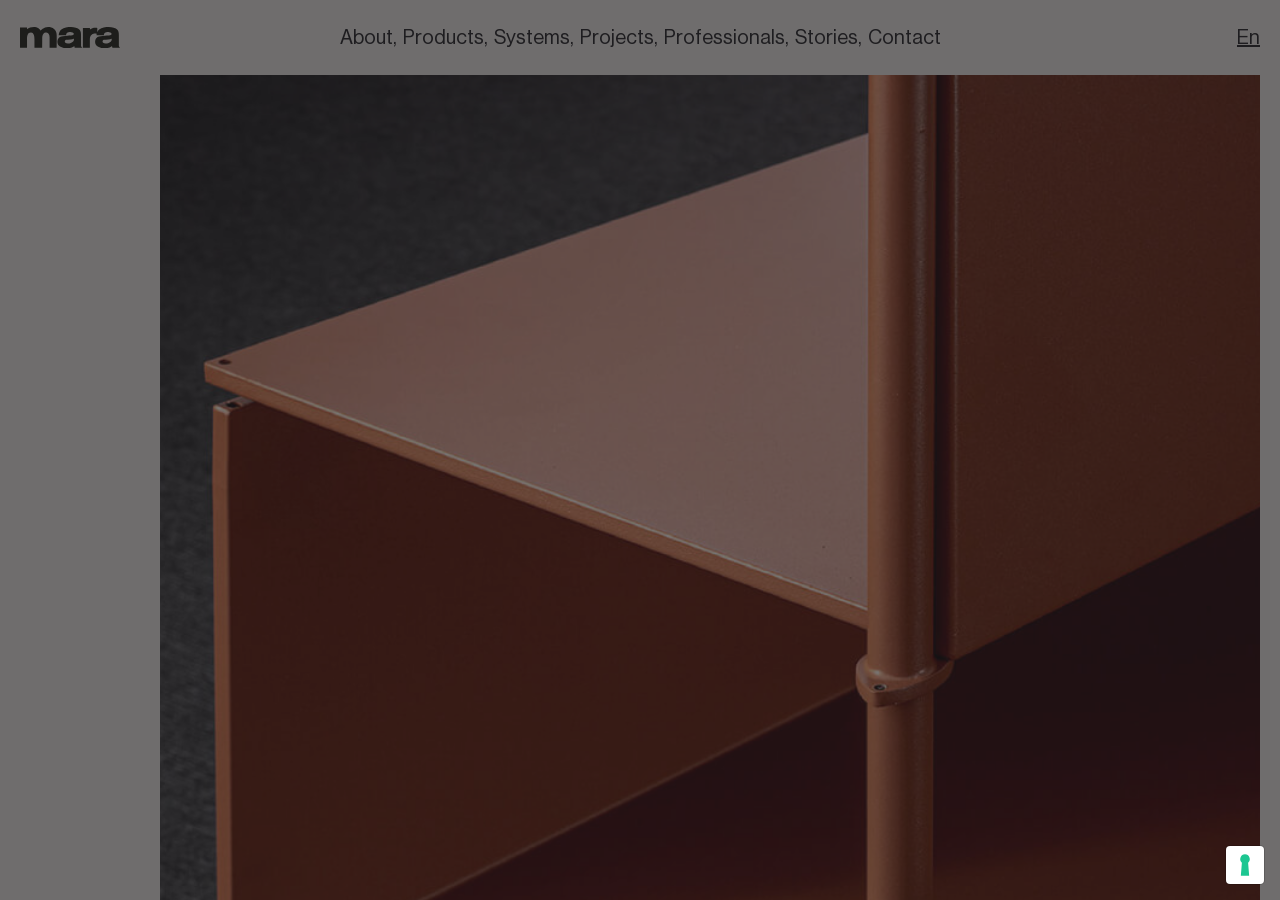
==== commit 24ee069b: "Disable mirrored runtime scripts" ====
--- a/index.html
+++ b/index.html
@@ -1,4 +1,5 @@
-<html lang="en"><head><meta charset="utf-8"><meta name="viewport" content="width=device-width, initial-scale=1"><meta name="theme-color" content="#e9e7e2"><title>Mara, design furniture for office, contract, and home. 100% made in Italy.</title><link rel="preconnect" href="https://mara.adoratorio.app" crossorigin="" data-cmp-ab="2" data-cmp-info="10"><style>@font-face{font-family:Neue Haas Grotesk Display Pro;src:url(/fonts/NeueHaasDisplay-Mediu.woff2) format("woff2"),url(/fonts/NeueHaasDisplay-Mediu.woff) format("woff"),url(/fonts/NeueHaasDisplay-Mediu.svg#NeueHaasDisplay-Mediu) format("svg");font-weight:500;font-style:normal;font-display:swap}@font-face{font-family:Neue Haas Grotesk Display Pro;src:url(/fonts/NeueHaasDisplay-Roman.woff2) format("woff2"),url(/fonts/NeueHaasDisplay-Roman.woff) format("woff"),url(/fonts/NeueHaasDisplay-Roman.svg#NeueHaasDisplay-Roman) format("svg");font-weight:400;font-style:normal;font-display:swap}@font-face{font-family:Neue Haas Grotesk Display Pro;src:url(/fonts/NeueHaasDisplay-Bold.woff2) format("woff2"),url(/fonts/NeueHaasDisplay-Bold.woff) format("woff"),url(/fonts/NeueHaasDisplay-Bold.svg#NeueHaasDisplay-Bold) format("svg");font-weight:700;font-style:normal;font-display:swap}@font-face{font-family:Neue Haas Grotesk Display Pro;src:url(/fonts/NeueHaasDisplay-Light.woff2) format("woff2"),url(/fonts/NeueHaasDisplay-Light.woff) format("woff"),url(/fonts/NeueHaasDisplay-Light.svg#NeueHaasDisplay-Light) format("svg");font-weight:300;font-style:normal;font-display:swap}a,abbr,acronym,address,applet,article,aside,audio,b,big,blockquote,body,canvas,caption,center,cite,code,dd,del,details,dfn,div,dl,dt,em,embed,fieldset,figcaption,figure,footer,form,h1,h2,h3,h4,h5,h6,header,hgroup,html,i,iframe,img,ins,kbd,label,legend,li,mark,menu,nav,object,ol,output,p,pre,q,ruby,s,samp,section,small,span,strike,strong,sub,summary,sup,table,tbody,td,tfoot,th,thead,time,tr,tt,u,ul,var,video{margin-block:0;margin:0;padding:0;border:none}*{box-sizing:border-box;-webkit-tap-highlight-color:rgba(0,0,0,0)}:after,:before{box-sizing:inherit;text-decoration:inherit;vertical-align:inherit}html{line-height:1.15;overflow-wrap:break-word;-moz-tab-size:4;-o-tab-size:4;tab-size:4;-webkit-text-size-adjust:100%;-moz-text-size-adjust:100%;text-size-adjust:100%;font-feature-settings:normal;font-variation-settings:normal}main{display:block}progress{vertical-align:middle}h1,h2,h3,h4,h5,h6{font-size:inherit;font-weight:inherit}b,strong{display:inline-block;font-weight:bolder}blockquote,q{font-style:italic;quotes:none}hr{display:block;box-sizing:content-box;height:0;overflow:visible}ol,ul{list-style-type:none}:where(dl,ol,ul) :where(dl,ol,ul){margin-block-end:0;margin-block-start:0}small{font-size:80%}sub,sup{font-size:75%;line-height:0;position:relative;vertical-align:baseline}sub{bottom:-.25em}sup{top:-.5em}code,kbd,pre,samp{font-family:ui-monospace,SFMono-Regular,Menlo,Monaco,Consolas,Liberation Mono,Courier New,monospace;font-feature-settings:normal;font-variation-settings:normal;font-size:.9em}audio,canvas,iframe,img,svg,video{vertical-align:middle}img,video{max-width:100%;border-style:none}button,input,select,textarea{margin:0;border:0;background:transparent;font-family:inherit;font-size:100%;line-height:inherit}button:focus,input:focus,select:focus,textarea:focus{outline:transparent}a,a:active,a:visited,button{display:inline-block;color:inherit;text-decoration:none;touch-action:manipulation}button,select{text-transform:none}[type=button],[type=reset],[type=submit],button{-webkit-appearance:button;-moz-appearance:button;appearance:button;color:inherit;background:transparent;cursor:pointer}[type=button]::-moz-focus-inner,[type=reset]::-moz-focus-inner,[type=submit]::-moz-focus-inner,button::-moz-focus-inner{border-style:none;padding:0}[type=button]:-moz-focusring,[type=reset]:-moz-focusring,[type=submit]:-moz-focusring,button:-moz-focusring{outline:1px dotted ButtonText}::-webkit-file-upload-button{-webkit-appearance:button;font:inherit}dialog:not([open]){display:none}:root{--col-numb:26;--col-numb-vert:18;--grid-val:calc(100/var(--col-numb));--grid-val-vertical:calc(100/var(--col-numb-vert))}@media screen and (min-width:48em){:root{--col-numb:32}}::-moz-selection{background-color:#1e1d20;color:#e9e7e2;text-shadow:none}::selection{background-color:#1e1d20;color:#e9e7e2;text-shadow:none}body,html{overflow:hidden;top:0;left:0;position:fixed;width:100vw;height:100svh}body{background:#e9e7e2;color:#1e1d20;font-family:Neue Haas Grotesk Display Pro,-apple-system,BlinkMacSystemFont,Segoe UI,Roboto,Helvetica,Arial,sans-serif,Apple Color Emoji,Segoe UI Emoji,Segoe UI Symbol;font-kerning:none;text-rendering:optimizeSpeed;-webkit-font-smoothing:antialiased;-moz-osx-font-smoothing:grayscale}body.wait{cursor:wait}body *{text-decoration-thickness:.1rem!important}@media screen and (max-device-width:1366px)and (-webkit-min-device-pixel-ratio:1.5){body *{text-decoration-thickness:.05rem!important}}h1,h2,h3,h4,h5,h6{color:#1e1d20;font-family:Neue Haas Grotesk Display Pro,-apple-system,BlinkMacSystemFont,Segoe UI,Roboto,Helvetica,Arial,sans-serif,Apple Color Emoji,Segoe UI Emoji,Segoe UI Symbol}#app,.app{overflow-x:clip;overflow-y:scroll;-webkit-overflow-scrolling:touch;opacity:0;top:0;left:0;position:fixed;width:100vw;height:100svh;font-size:max(12px,5.1282051282vw);line-height:1}@media screen and (min-width:768px){#app,.app{font-size:max(12px,1.5625vw);line-height:1}}.view{position:relative}.main,.view{min-height:100svh}.main{transition:background-color 1s cubic-bezier(.215,.61,.355,1)}.main--light-gray{background-color:#b6b3ab}.main--gray{background-color:#858680}section{padding-left:calc(var(--grid-val)*.5vw);padding-right:calc(var(--grid-val)*.5vw)}@media screen and (max-width:47.99em){section{padding-left:calc(var(--grid-val)*1vw);padding-right:calc(var(--grid-val)*1vw)}}section:first-child:not(.carousel):not(.menu-list){padding-top:calc(var(--grid-val-vertical)*4svh)}@media screen and (max-width:47.99em){section:first-child:not(.carousel):not(.menu-list){padding-top:calc(var(--grid-val-vertical)*2.3svh)}}@media screen and (min-width:48em)and (max-width:63.99em)and (orientation:portrait){section:first-child:not(.carousel):not(.menu-list){padding-top:calc(var(--grid-val-vertical)*1.5svh)}}section:first-child.carousel,section:first-child.carousel .carousel,section:last-of-type.carousel,section:last-of-type.carousel .carousel{margin-bottom:0}.intro-text+.text-with-images{padding-top:calc(var(--grid-val-vertical)*.5svh)!important}@media screen and (max-width:47.99em){.fullscreen-media+.text-with-images{padding-top:calc(var(--grid-val-vertical)*.5svh)!important}}.images-text+.media-text,.product-gallery+.media-text{padding-top:calc(var(--grid-val-vertical)*.5svh)!important}button{padding:0}.sep{position:absolute;left:0;width:100%;height:1px;display:block;background-color:#1e1d20}.sep--top{top:0}.sep--bot{bottom:0}.sep--rel{position:relative}.sep--light{background-color:#b6b3ab}.sr-only{position:absolute!important;width:1px;height:1px;padding:0;margin:-1px;overflow:hidden;clip:rect(0,0,0,0);clip-path:inset(50%);white-space:nowrap;border:0}@media screen and (max-width:47.99em){.iubenda-tp-btn:not(.iubenda-floatable-tb-btn)[data-tp-float][data-tp-float=bottom-right]{transform:translateY(-40px) scale(.75)!important;transform-origin:center right!important}}</style><style>@font-face{font-family:Neue Haas Grotesk Display Pro;src:url(/fonts/NeueHaasDisplay-Mediu.woff2) format("woff2"),url(/fonts/NeueHaasDisplay-Mediu.woff) format("woff"),url(/fonts/NeueHaasDisplay-Mediu.svg#NeueHaasDisplay-Mediu) format("svg");font-weight:500;font-style:normal;font-display:swap}@font-face{font-family:Neue Haas Grotesk Display Pro;src:url(/fonts/NeueHaasDisplay-Roman.woff2) format("woff2"),url(/fonts/NeueHaasDisplay-Roman.woff) format("woff"),url(/fonts/NeueHaasDisplay-Roman.svg#NeueHaasDisplay-Roman) format("svg");font-weight:400;font-style:normal;font-display:swap}@font-face{font-family:Neue Haas Grotesk Display Pro;src:url(/fonts/NeueHaasDisplay-Bold.woff2) format("woff2"),url(/fonts/NeueHaasDisplay-Bold.woff) format("woff"),url(/fonts/NeueHaasDisplay-Bold.svg#NeueHaasDisplay-Bold) format("svg");font-weight:700;font-style:normal;font-display:swap}@font-face{font-family:Neue Haas Grotesk Display Pro;src:url(/fonts/NeueHaasDisplay-Light.woff2) format("woff2"),url(/fonts/NeueHaasDisplay-Light.woff) format("woff"),url(/fonts/NeueHaasDisplay-Light.svg#NeueHaasDisplay-Light) format("svg");font-weight:300;font-style:normal;font-display:swap}.header[data-v-e87f4574]{display:flex;align-items:center;justify-content:space-between;padding-left:calc(var(--grid-val)*.5vw);padding-right:calc(var(--grid-val)*.5vw);z-index:101;top:0;left:0;position:fixed;width:100vw;height:100svh}@media screen and (max-width:47.99em){.header[data-v-e87f4574]{padding-left:calc(var(--grid-val)*1vw);padding-right:calc(var(--grid-val)*1vw)}}.header[data-v-e87f4574]{height:calc(var(--grid-val-vertical)*1.5svh)}@media screen and (max-width:47.99em){.header[data-v-e87f4574]{height:calc(var(--grid-val-vertical)*1svh)}}@media screen and (min-width:48em)and (max-width:63.99em)and (orientation:portrait){.header[data-v-e87f4574]{height:calc(var(--grid-val-vertical)*1svh)}}.header--with-announce[data-v-e87f4574]{padding-top:calc(var(--grid-val-vertical)*.25svh);height:calc(var(--grid-val-vertical)*2svh)}@media screen and (max-width:47.99em){.header--with-announce[data-v-e87f4574]{padding-top:calc(var(--grid-val-vertical)*.3svh);height:calc(var(--grid-val-vertical)*1.6svh)}}@media screen and (min-width:48em)and (max-width:63.99em)and (orientation:portrait){.header--with-announce[data-v-e87f4574]{padding-top:calc(var(--grid-val-vertical)*.3svh);height:calc(var(--grid-val-vertical)*1.6svh)}}.header__bg[data-v-e87f4574]{transform:translateY(-100%);background-color:#e9e7e2;top:0;left:0;position:absolute;width:100%;height:100%}.header__bg--visible[data-v-e87f4574]{transform:translateY(0)}.header__bg--light-gray[data-v-e87f4574]{background-color:#b6b3ab}.header__bg--gray[data-v-e87f4574]{background-color:#858680}.header.entered .header__bg[data-v-e87f4574]{transition:transform .8s cubic-bezier(.215,.61,.355,1),background-color 1s cubic-bezier(.215,.61,.355,1)}.header__marquee[data-v-e87f4574]{position:absolute;left:0;top:0;width:100vw;height:calc(var(--grid-val-vertical)*.5svh);justify-self:start;display:grid;align-items:center;color:#e9e7e2;background-color:#8c4e39;contain:paint;font-size:max(12px,4.6153846154vw);line-height:1}@media screen and (min-width:768px){.header__marquee[data-v-e87f4574]{font-size:max(12px,.9375vw);line-height:1}}@media screen and (max-width:47.99em){.header__marquee[data-v-e87f4574]{height:calc(var(--grid-val-vertical)*.5svh)}.header__marquee[data-v-e87f4574] *{font-size:max(12px,3.0769230769vw);line-height:1}}@media screen and (max-width:47.99em)and (min-width:768px){.header__marquee[data-v-e87f4574] *{font-size:max(12px,.625vw);line-height:1}}.header__marquee>div[data-v-e87f4574]{display:flex;align-items:center;white-space:nowrap;grid-column:1;grid-row:1}.header__marquee-sep[data-v-e87f4574]{padding-left:calc(var(--grid-val)*1vw);padding-right:calc(var(--grid-val)*1vw)}.header__inner[data-v-e87f4574]{position:relative;width:100%;display:grid;grid-template-columns:calc(var(--grid-val)*2.5vw) 1fr calc(var(--grid-val)*2.5vw);align-items:end;z-index:1}@media screen and (max-width:47.99em){.header__inner[data-v-e87f4574]{display:flex;justify-content:space-between;align-items:center}}@media screen and (min-width:48em)and (max-width:63.99em)and (orientation:portrait){.header__inner[data-v-e87f4574]{grid-template-columns:calc(var(--grid-val)*3vw) 1fr calc(var(--grid-val)*3vw)}}.header__logo[data-v-e87f4574]{z-index:1}@media screen and (max-width:47.99em){.header__logo[data-v-e87f4574]{width:calc(var(--grid-val)*5.5vw)}}.header__langs[data-v-e87f4574]{place-self:end}.header__nav-trigger[data-v-e87f4574]{position:relative;display:grid;grid-template-areas:"menu";overflow:hidden}.header__nav-trigger[data-v-e87f4574]>*{grid-area:menu;font-size:max(12px,4.6153846154vw);line-height:1}@media screen and (min-width:768px){.header__nav-trigger[data-v-e87f4574]>*{font-size:max(12px,.9375vw);line-height:1}}</style><style>@font-face{font-family:Neue Haas Grotesk Display Pro;src:url(/fonts/NeueHaasDisplay-Mediu.woff2) format("woff2"),url(/fonts/NeueHaasDisplay-Mediu.woff) format("woff"),url(/fonts/NeueHaasDisplay-Mediu.svg#NeueHaasDisplay-Mediu) format("svg");font-weight:500;font-style:normal;font-display:swap}@font-face{font-family:Neue Haas Grotesk Display Pro;src:url(/fonts/NeueHaasDisplay-Roman.woff2) format("woff2"),url(/fonts/NeueHaasDisplay-Roman.woff) format("woff"),url(/fonts/NeueHaasDisplay-Roman.svg#NeueHaasDisplay-Roman) format("svg");font-weight:400;font-style:normal;font-display:swap}@font-face{font-family:Neue Haas Grotesk Display Pro;src:url(/fonts/NeueHaasDisplay-Bold.woff2) format("woff2"),url(/fonts/NeueHaasDisplay-Bold.woff) format("woff"),url(/fonts/NeueHaasDisplay-Bold.svg#NeueHaasDisplay-Bold) format("svg");font-weight:700;font-style:normal;font-display:swap}@font-face{font-family:Neue Haas Grotesk Display Pro;src:url(/fonts/NeueHaasDisplay-Light.woff2) format("woff2"),url(/fonts/NeueHaasDisplay-Light.woff) format("woff"),url(/fonts/NeueHaasDisplay-Light.svg#NeueHaasDisplay-Light) format("svg");font-weight:300;font-style:normal;font-display:swap}.hp-intro[data-v-0a8234a5]{padding-top:calc(var(--grid-val-vertical)*1.5svh)!important;padding-bottom:calc(var(--grid-val-vertical)*1svh)}@media screen and (max-width:63.99em)and (orientation:portrait){.hp-intro[data-v-0a8234a5]{padding-top:calc(var(--grid-val-vertical)*1svh)!important}}@media screen and (min-width:48em)and (max-width:63.99em)and (orientation:portrait){.hp-intro[data-v-0a8234a5]{padding-bottom:0}}.hp-intro--with-announce[data-v-0a8234a5]{padding-top:calc(var(--grid-val-vertical)*2svh)!important}@media screen and (max-width:63.99em)and (orientation:portrait){.hp-intro--with-announce[data-v-0a8234a5]{padding-top:calc(var(--grid-val-vertical)*1.5svh)!important}}.hp-intro__img[data-v-0a8234a5]{width:calc(var(--grid-val)*27.5vw);height:calc(var(--grid-val-vertical)*32svh);-o-object-fit:cover;object-fit:cover;margin-left:auto;margin-bottom:calc(var(--grid-val-vertical)*.15svh)}.hp-intro__img[data-v-0a8234a5] .media__media{height:100%}@media screen and (max-width:47.99em){.hp-intro__img[data-v-0a8234a5]{width:calc(var(--grid-val)*18vw);height:calc(var(--grid-val)*25vw)}}@media screen and (min-width:48em)and (max-width:63.99em)and (orientation:portrait){.hp-intro__img[data-v-0a8234a5]{width:calc(var(--grid-val)*18vw);height:calc(var(--grid-val-vertical)*10svh)}}.hp-intro__text-wrap[data-v-0a8234a5]{padding-left:0;padding-right:0;padding-top:calc(var(--grid-val-vertical)*.4svh)}.hp-intro__text-wrap[data-v-0a8234a5] .paragraph{margin-left:auto;text-transform:uppercase}@media screen and (max-width:47.99em){.hp-intro__text-wrap[data-v-0a8234a5]{top:0;padding-top:0}}.hp-intro__text-wrap[data-v-0a8234a5] .title{line-height:.9}.hp-intro__text-wrap[data-v-0a8234a5] .intro-text__main-label{top:calc(var(--grid-val-vertical)*1.25svh)}@media screen and (max-width:47.99em){.hp-intro__text-wrap[data-v-0a8234a5] .intro-text__main-label{top:calc(var(--grid-val-vertical)*.63svh)}}.hp-intro__text-wrap[data-v-0a8234a5] .intro-text__content{margin-top:calc(var(--grid-val-vertical)*1.25svh)}@media screen and (max-width:47.99em){.hp-intro__text-wrap[data-v-0a8234a5] .intro-text__content{margin-top:calc(var(--grid-val-vertical)*.25svh)}}</style><style>@font-face{font-family:Neue Haas Grotesk Display Pro;src:url(/fonts/NeueHaasDisplay-Mediu.woff2) format("woff2"),url(/fonts/NeueHaasDisplay-Mediu.woff) format("woff"),url(/fonts/NeueHaasDisplay-Mediu.svg#NeueHaasDisplay-Mediu) format("svg");font-weight:500;font-style:normal;font-display:swap}@font-face{font-family:Neue Haas Grotesk Display Pro;src:url(/fonts/NeueHaasDisplay-Roman.woff2) format("woff2"),url(/fonts/NeueHaasDisplay-Roman.woff) format("woff"),url(/fonts/NeueHaasDisplay-Roman.svg#NeueHaasDisplay-Roman) format("svg");font-weight:400;font-style:normal;font-display:swap}@font-face{font-family:Neue Haas Grotesk Display Pro;src:url(/fonts/NeueHaasDisplay-Bold.woff2) format("woff2"),url(/fonts/NeueHaasDisplay-Bold.woff) format("woff"),url(/fonts/NeueHaasDisplay-Bold.svg#NeueHaasDisplay-Bold) format("svg");font-weight:700;font-style:normal;font-display:swap}@font-face{font-family:Neue Haas Grotesk Display Pro;src:url(/fonts/NeueHaasDisplay-Light.woff2) format("woff2"),url(/fonts/NeueHaasDisplay-Light.woff) format("woff"),url(/fonts/NeueHaasDisplay-Light.svg#NeueHaasDisplay-Light) format("svg");font-weight:300;font-style:normal;font-display:swap}.navbar__blurred-bg[data-v-42f76893]{background-color:#1e1d2099;-webkit-backdrop-filter:blur(30px);backdrop-filter:blur(30px);z-index:-1}.navbar__bg[data-v-42f76893],.navbar__blurred-bg[data-v-42f76893]{top:0;left:0;position:fixed;width:100vw;height:100svh}.navbar__bg[data-v-42f76893]{pointer-events:none;background-color:#b6b3ab;z-index:0}@media screen and (min-width:48em){.navbar__bg[data-v-42f76893]{max-height:calc(var(--grid-val-vertical)*15svh)}}.navbar__list-wrap[data-v-42f76893]{display:grid;grid-template-columns:100%;grid-template-areas:"navbar"}.navbar__list[data-v-42f76893]{display:flex;align-items:center;justify-content:center;grid-area:navbar}.navbar__item[data-v-42f76893]{font-size:max(12px,5.1282051282vw);line-height:1}@media screen and (min-width:768px){.navbar__item[data-v-42f76893]{font-size:max(12px,1.5625vw);line-height:1}}.navbar__link[data-v-42f76893]{position:relative}.navbar__link[data-v-42f76893]:after{content:"";display:block;width:100%;height:1px;position:absolute;bottom:1px;left:0;background-color:#1e1d20;transform:scaleX(0);transform-origin:center right;transition:transform .5s cubic-bezier(.215,.61,.355,1)}@media(hover:hover){.navbar__link[data-v-42f76893]:not(.navbar__link--active):hover:after{transform:scaleX(1);transform-origin:center left}}.navbar__link--active[data-v-42f76893]:after,.navbar__link.router-link-active[data-v-42f76893]:after{transform:scaleX(1)}.submenu[data-v-42f76893]{position:absolute;top:100%;left:0;width:100%;overflow:clip}.submenu__list[data-v-42f76893]{display:grid;-moz-column-gap:calc(var(--grid-val)*1vw);column-gap:calc(var(--grid-val)*1vw);margin-bottom:calc(var(--grid-val-vertical)*2svh);padding-top:calc(var(--grid-val-vertical)*.5svh)}.submenu__item[data-v-42f76893],.submenu__link[data-v-42f76893]{height:100%}.submenu__link[data-v-42f76893]{display:grid;grid-template-rows:calc(var(--grid-val-vertical)*9svh) auto;gap:calc(var(--grid-val-vertical)*.2svh);pointer-events:all}.submenu__name[data-v-42f76893]{text-transform:uppercase;font-size:max(12px,4.6153846154vw);line-height:1}@media screen and (min-width:768px){.submenu__name[data-v-42f76893]{font-size:max(12px,.9375vw);line-height:1}}</style><style>@font-face{font-family:Neue Haas Grotesk Display Pro;src:url(/fonts/NeueHaasDisplay-Mediu.woff2) format("woff2"),url(/fonts/NeueHaasDisplay-Mediu.woff) format("woff"),url(/fonts/NeueHaasDisplay-Mediu.svg#NeueHaasDisplay-Mediu) format("svg");font-weight:500;font-style:normal;font-display:swap}@font-face{font-family:Neue Haas Grotesk Display Pro;src:url(/fonts/NeueHaasDisplay-Roman.woff2) format("woff2"),url(/fonts/NeueHaasDisplay-Roman.woff) format("woff"),url(/fonts/NeueHaasDisplay-Roman.svg#NeueHaasDisplay-Roman) format("svg");font-weight:400;font-style:normal;font-display:swap}@font-face{font-family:Neue Haas Grotesk Display Pro;src:url(/fonts/NeueHaasDisplay-Bold.woff2) format("woff2"),url(/fonts/NeueHaasDisplay-Bold.woff) format("woff"),url(/fonts/NeueHaasDisplay-Bold.svg#NeueHaasDisplay-Bold) format("svg");font-weight:700;font-style:normal;font-display:swap}@font-face{font-family:Neue Haas Grotesk Display Pro;src:url(/fonts/NeueHaasDisplay-Light.woff2) format("woff2"),url(/fonts/NeueHaasDisplay-Light.woff) format("woff"),url(/fonts/NeueHaasDisplay-Light.svg#NeueHaasDisplay-Light) format("svg");font-weight:300;font-style:normal;font-display:swap}.langs[data-v-942be79a]{position:relative}.langs__active[data-v-942be79a],.langs__submenu[data-v-942be79a]{text-transform:capitalize}.langs__active[data-v-942be79a]{text-decoration:underline;padding:0}.langs__submenu[data-v-942be79a]{position:absolute;top:calc(100% + var(--grid-val-vertical)*.1svh);right:0}@media screen and (max-width:47.99em){.langs__submenu[data-v-942be79a]{top:calc(-250% + var(--grid-val-vertical)*.3svh*-2.5);text-align:right;display:flex;flex-direction:column;gap:calc(var(--grid-val-vertical)*.15svh)}}</style><style>@font-face{font-family:Neue Haas Grotesk Display Pro;src:url(/fonts/NeueHaasDisplay-Mediu.woff2) format("woff2"),url(/fonts/NeueHaasDisplay-Mediu.woff) format("woff"),url(/fonts/NeueHaasDisplay-Mediu.svg#NeueHaasDisplay-Mediu) format("svg");font-weight:500;font-style:normal;font-display:swap}@font-face{font-family:Neue Haas Grotesk Display Pro;src:url(/fonts/NeueHaasDisplay-Roman.woff2) format("woff2"),url(/fonts/NeueHaasDisplay-Roman.woff) format("woff"),url(/fonts/NeueHaasDisplay-Roman.svg#NeueHaasDisplay-Roman) format("svg");font-weight:400;font-style:normal;font-display:swap}@font-face{font-family:Neue Haas Grotesk Display Pro;src:url(/fonts/NeueHaasDisplay-Bold.woff2) format("woff2"),url(/fonts/NeueHaasDisplay-Bold.woff) format("woff"),url(/fonts/NeueHaasDisplay-Bold.svg#NeueHaasDisplay-Bold) format("svg");font-weight:700;font-style:normal;font-display:swap}@font-face{font-family:Neue Haas Grotesk Display Pro;src:url(/fonts/NeueHaasDisplay-Light.woff2) format("woff2"),url(/fonts/NeueHaasDisplay-Light.woff) format("woff"),url(/fonts/NeueHaasDisplay-Light.svg#NeueHaasDisplay-Light) format("svg");font-weight:300;font-style:normal;font-display:swap}.navigator[data-v-21905c36]{display:flex;flex-direction:column;justify-content:space-between;padding:calc(var(--grid-val-vertical)*2.5svh) calc(var(--grid-val)*1vw) calc(var(--grid-val-vertical)*.6svh)}.navigator[data-v-21905c36],.navigator__bg[data-v-21905c36]{top:0;left:0;position:fixed;width:100vw;height:100svh}.navigator__bg[data-v-21905c36]{pointer-events:none;background-color:#77848c;z-index:-1}.navigator__item[data-v-21905c36]{display:flex;align-items:center;justify-content:space-between;font-size:max(12px,12.8205128205vw);line-height:1}@media screen and (min-width:768px){.navigator__item[data-v-21905c36]{font-size:max(12px,6.25vw);line-height:1}}.navigator__sub-trigger[data-v-21905c36]{width:calc(var(--grid-val)*1.4vw)}.navigator__footer[data-v-21905c36]{display:grid;grid-template-columns:calc(var(--grid-val)*14vw) auto;justify-content:space-between;align-items:end}.navigator__footer-label[data-v-21905c36]{margin-bottom:calc(var(--grid-val-vertical)*.35svh)}.submenu[data-v-21905c36]{padding:calc(var(--grid-val-vertical)*2.5svh) calc(var(--grid-val)*1vw) calc(var(--grid-val-vertical)*.6svh);top:0;left:0;position:fixed;width:100vw;height:100svh}.submenu__back[data-v-21905c36]{position:absolute;top:calc(var(--grid-val-vertical)*1.5svh);left:calc(var(--grid-val)*1vw);display:flex;align-items:center;gap:5px;margin-bottom:calc(var(--grid-val-vertical)*.5svh);font-size:max(12px,6.1538461538vw);line-height:1.25}@media screen and (min-width:768px){.submenu__back[data-v-21905c36]{font-size:max(12px,2.0833333333vw);line-height:1.125}}.submenu__back svg[data-v-21905c36]{width:calc(var(--grid-val)*1.3vw)}.submenu__back span[data-v-21905c36]{text-decoration:underline}.submenu__link[data-v-21905c36]{font-size:max(12px,12.8205128205vw);line-height:1}@media screen and (min-width:768px){.submenu__link[data-v-21905c36]{font-size:max(12px,6.25vw);line-height:1}}.submenu__img[data-v-21905c36]{position:absolute;bottom:calc(var(--grid-val-vertical)*3.8svh);right:calc(var(--grid-val)*1vw);width:calc(var(--grid-val)*11.5vw);height:calc(var(--grid-val-vertical)*5.2svh);-o-object-fit:cover;object-fit:cover}</style><style>@font-face{font-family:Neue Haas Grotesk Display Pro;src:url(/fonts/NeueHaasDisplay-Mediu.woff2) format("woff2"),url(/fonts/NeueHaasDisplay-Mediu.woff) format("woff"),url(/fonts/NeueHaasDisplay-Mediu.svg#NeueHaasDisplay-Mediu) format("svg");font-weight:500;font-style:normal;font-display:swap}@font-face{font-family:Neue Haas Grotesk Display Pro;src:url(/fonts/NeueHaasDisplay-Roman.woff2) format("woff2"),url(/fonts/NeueHaasDisplay-Roman.woff) format("woff"),url(/fonts/NeueHaasDisplay-Roman.svg#NeueHaasDisplay-Roman) format("svg");font-weight:400;font-style:normal;font-display:swap}@font-face{font-family:Neue Haas Grotesk Display Pro;src:url(/fonts/NeueHaasDisplay-Bold.woff2) format("woff2"),url(/fonts/NeueHaasDisplay-Bold.woff) format("woff"),url(/fonts/NeueHaasDisplay-Bold.svg#NeueHaasDisplay-Bold) format("svg");font-weight:700;font-style:normal;font-display:swap}@font-face{font-family:Neue Haas Grotesk Display Pro;src:url(/fonts/NeueHaasDisplay-Light.woff2) format("woff2"),url(/fonts/NeueHaasDisplay-Light.woff) format("woff"),url(/fonts/NeueHaasDisplay-Light.svg#NeueHaasDisplay-Light) format("svg");font-weight:300;font-style:normal;font-display:swap}.label[data-v-15529b58]{display:block;font-weight:500;text-transform:uppercase;font-size:max(12px,4.6153846154vw);line-height:1}@media screen and (min-width:768px){.label[data-v-15529b58]{font-size:max(12px,.9375vw);line-height:1}}@media screen and (max-width:47.99em){.label[data-v-15529b58]{font-size:max(12px,3.0769230769vw);line-height:1}}@media screen and (max-width:47.99em)and (min-width:768px){.label[data-v-15529b58]{font-size:max(12px,.625vw);line-height:1}}.label--big[data-v-15529b58]{font-weight:400;text-transform:none;font-size:max(12px,5.1282051282vw);line-height:1}@media screen and (min-width:768px){.label--big[data-v-15529b58]{font-size:max(12px,1.5625vw);line-height:1}}</style><style>@font-face{font-family:Neue Haas Grotesk Display Pro;src:url(/fonts/NeueHaasDisplay-Mediu.woff2) format("woff2"),url(/fonts/NeueHaasDisplay-Mediu.woff) format("woff"),url(/fonts/NeueHaasDisplay-Mediu.svg#NeueHaasDisplay-Mediu) format("svg");font-weight:500;font-style:normal;font-display:swap}@font-face{font-family:Neue Haas Grotesk Display Pro;src:url(/fonts/NeueHaasDisplay-Roman.woff2) format("woff2"),url(/fonts/NeueHaasDisplay-Roman.woff) format("woff"),url(/fonts/NeueHaasDisplay-Roman.svg#NeueHaasDisplay-Roman) format("svg");font-weight:400;font-style:normal;font-display:swap}@font-face{font-family:Neue Haas Grotesk Display Pro;src:url(/fonts/NeueHaasDisplay-Bold.woff2) format("woff2"),url(/fonts/NeueHaasDisplay-Bold.woff) format("woff"),url(/fonts/NeueHaasDisplay-Bold.svg#NeueHaasDisplay-Bold) format("svg");font-weight:700;font-style:normal;font-display:swap}@font-face{font-family:Neue Haas Grotesk Display Pro;src:url(/fonts/NeueHaasDisplay-Light.woff2) format("woff2"),url(/fonts/NeueHaasDisplay-Light.woff) format("woff"),url(/fonts/NeueHaasDisplay-Light.svg#NeueHaasDisplay-Light) format("svg");font-weight:300;font-style:normal;font-display:swap}.socials[data-v-ba68240b]{display:flex;flex-wrap:wrap}</style><style>@font-face{font-family:Neue Haas Grotesk Display Pro;src:url(/fonts/NeueHaasDisplay-Mediu.woff2) format("woff2"),url(/fonts/NeueHaasDisplay-Mediu.woff) format("woff"),url(/fonts/NeueHaasDisplay-Mediu.svg#NeueHaasDisplay-Mediu) format("svg");font-weight:500;font-style:normal;font-display:swap}@font-face{font-family:Neue Haas Grotesk Display Pro;src:url(/fonts/NeueHaasDisplay-Roman.woff2) format("woff2"),url(/fonts/NeueHaasDisplay-Roman.woff) format("woff"),url(/fonts/NeueHaasDisplay-Roman.svg#NeueHaasDisplay-Roman) format("svg");font-weight:400;font-style:normal;font-display:swap}@font-face{font-family:Neue Haas Grotesk Display Pro;src:url(/fonts/NeueHaasDisplay-Bold.woff2) format("woff2"),url(/fonts/NeueHaasDisplay-Bold.woff) format("woff"),url(/fonts/NeueHaasDisplay-Bold.svg#NeueHaasDisplay-Bold) format("svg");font-weight:700;font-style:normal;font-display:swap}@font-face{font-family:Neue Haas Grotesk Display Pro;src:url(/fonts/NeueHaasDisplay-Light.woff2) format("woff2"),url(/fonts/NeueHaasDisplay-Light.woff) format("woff"),url(/fonts/NeueHaasDisplay-Light.svg#NeueHaasDisplay-Light) format("svg");font-weight:300;font-style:normal;font-display:swap}.picture__wrapper[data-v-355eccc6]{display:block;position:relative;width:100%;height:100%;contain:paint}.picture__image[data-v-355eccc6]{width:100%;height:100%;-o-object-fit:cover;object-fit:cover}</style><style>@font-face{font-family:Neue Haas Grotesk Display Pro;src:url(/fonts/NeueHaasDisplay-Mediu.woff2) format("woff2"),url(/fonts/NeueHaasDisplay-Mediu.woff) format("woff"),url(/fonts/NeueHaasDisplay-Mediu.svg#NeueHaasDisplay-Mediu) format("svg");font-weight:500;font-style:normal;font-display:swap}@font-face{font-family:Neue Haas Grotesk Display Pro;src:url(/fonts/NeueHaasDisplay-Roman.woff2) format("woff2"),url(/fonts/NeueHaasDisplay-Roman.woff) format("woff"),url(/fonts/NeueHaasDisplay-Roman.svg#NeueHaasDisplay-Roman) format("svg");font-weight:400;font-style:normal;font-display:swap}@font-face{font-family:Neue Haas Grotesk Display Pro;src:url(/fonts/NeueHaasDisplay-Bold.woff2) format("woff2"),url(/fonts/NeueHaasDisplay-Bold.woff) format("woff"),url(/fonts/NeueHaasDisplay-Bold.svg#NeueHaasDisplay-Bold) format("svg");font-weight:700;font-style:normal;font-display:swap}@font-face{font-family:Neue Haas Grotesk Display Pro;src:url(/fonts/NeueHaasDisplay-Light.woff2) format("woff2"),url(/fonts/NeueHaasDisplay-Light.woff) format("woff"),url(/fonts/NeueHaasDisplay-Light.svg#NeueHaasDisplay-Light) format("svg");font-weight:300;font-style:normal;font-display:swap}.usage-areas__label[data-v-2400ee1e]{display:block;margin-bottom:calc(var(--grid-val-vertical)*.5svh);text-transform:uppercase;font-weight:500;font-size:max(12px,4.6153846154vw);line-height:1}@media screen and (min-width:768px){.usage-areas__label[data-v-2400ee1e]{font-size:max(12px,.9375vw);line-height:1}}.usage-areas__list[data-v-2400ee1e]{display:flex;gap:calc(var(--grid-val)*1.25vw)}@media screen and (max-width:47.99em){.usage-areas__list[data-v-2400ee1e]{flex-wrap:wrap;-moz-column-gap:calc(var(--grid-val)*1.25vw);column-gap:calc(var(--grid-val)*1.25vw);row-gap:calc(var(--grid-val-vertical)*.25svh)}}.usage-areas__list-item[data-v-2400ee1e]{font-size:max(12px,5.1282051282vw);line-height:1}@media screen and (min-width:768px){.usage-areas__list-item[data-v-2400ee1e]{font-size:max(12px,1.5625vw);line-height:1}}@media(hover:hover){.usage-areas__list-item:hover a[data-v-2400ee1e]{text-decoration:underline}}.usage-areas__list-item--active a[data-v-2400ee1e]{text-decoration:underline}</style><style>@font-face{font-family:Neue Haas Grotesk Display Pro;src:url(/fonts/NeueHaasDisplay-Mediu.woff2) format("woff2"),url(/fonts/NeueHaasDisplay-Mediu.woff) format("woff"),url(/fonts/NeueHaasDisplay-Mediu.svg#NeueHaasDisplay-Mediu) format("svg");font-weight:500;font-style:normal;font-display:swap}@font-face{font-family:Neue Haas Grotesk Display Pro;src:url(/fonts/NeueHaasDisplay-Roman.woff2) format("woff2"),url(/fonts/NeueHaasDisplay-Roman.woff) format("woff"),url(/fonts/NeueHaasDisplay-Roman.svg#NeueHaasDisplay-Roman) format("svg");font-weight:400;font-style:normal;font-display:swap}@font-face{font-family:Neue Haas Grotesk Display Pro;src:url(/fonts/NeueHaasDisplay-Bold.woff2) format("woff2"),url(/fonts/NeueHaasDisplay-Bold.woff) format("woff"),url(/fonts/NeueHaasDisplay-Bold.svg#NeueHaasDisplay-Bold) format("svg");font-weight:700;font-style:normal;font-display:swap}@font-face{font-family:Neue Haas Grotesk Display Pro;src:url(/fonts/NeueHaasDisplay-Light.woff2) format("woff2"),url(/fonts/NeueHaasDisplay-Light.woff) format("woff"),url(/fonts/NeueHaasDisplay-Light.svg#NeueHaasDisplay-Light) format("svg");font-weight:300;font-style:normal;font-display:swap}.intro-text[data-v-cd9b9965]{padding-top:calc(var(--grid-val-vertical)*4svh);padding-bottom:calc(var(--grid-val-vertical)*1svh)}@media screen and (max-width:47.99em){.intro-text[data-v-cd9b9965]{padding-top:calc(var(--grid-val-vertical)*.45svh);padding-bottom:0}}.intro-text--bg[data-v-cd9b9965]{padding-bottom:calc(var(--grid-val-vertical)*2.5svh)}@media screen and (max-width:47.99em){.intro-text--bg[data-v-cd9b9965]{padding-bottom:calc(var(--grid-val-vertical)*1svh)}}@media screen and (min-width:48em)and (max-width:63.99em)and (orientation:portrait){.intro-text--bg[data-v-cd9b9965]{padding-bottom:calc(var(--grid-val-vertical)*.75svh)}}.intro-text__main[data-v-cd9b9965]{position:relative}@media screen and (max-width:47.99em){.intro-text__main-title--with-label[data-v-cd9b9965]{line-height:1}.intro-text__main-title--with-label[data-v-cd9b9965] br{display:none}}.intro-text__main-title[data-v-cd9b9965] .intro-text__main-label{font-weight:500;font-size:max(12px,6.1538461538vw);line-height:1}@media screen and (min-width:768px){.intro-text__main-title[data-v-cd9b9965] .intro-text__main-label{font-size:max(12px,1.25vw);line-height:1}}@media screen and (max-width:47.99em){.intro-text__main-title[data-v-cd9b9965] .intro-text__main-label{font-size:max(12px,3.5897435897vw);line-height:1}}@media screen and (max-width:47.99em)and (min-width:768px){.intro-text__main-title[data-v-cd9b9965] .intro-text__main-label{font-size:max(12px,1.0416666667vw);line-height:1}}.intro-text__content[data-v-cd9b9965]{max-width:calc(var(--grid-val)*13.5vw);margin-top:calc(var(--grid-val-vertical)*1.5svh)}.intro-text__content[data-v-cd9b9965] a{text-decoration:underline}@media screen and (max-width:47.99em){.intro-text__content[data-v-cd9b9965]{max-width:100%;margin-top:calc(var(--grid-val-vertical)*.3svh);font-size:max(12px,4.6153846154vw);line-height:1}}@media screen and (max-width:47.99em)and (min-width:768px){.intro-text__content[data-v-cd9b9965]{font-size:max(12px,.9375vw);line-height:1}}@media screen and (max-width:47.99em){.intro-text__content[data-v-cd9b9965] br{display:none}}@media screen and (min-width:48em)and (max-width:63.99em)and (orientation:portrait){.intro-text__content[data-v-cd9b9965]{margin-top:calc(var(--grid-val-vertical)*.5svh)}}.intro-text[data-v-cd9b9965] .intro-text__logos{margin-top:calc(var(--grid-val-vertical)*.25svh);max-width:calc(var(--grid-val)*13.5vw);margin-bottom:calc(var(--grid-val-vertical)*3svh)}@media screen and (max-width:47.99em){.intro-text[data-v-cd9b9965] .intro-text__logos{max-width:calc(var(--grid-val)*20vw);margin-bottom:calc(var(--grid-val-vertical)*2svh)}}</style><style>@font-face{font-family:Neue Haas Grotesk Display Pro;src:url(/fonts/NeueHaasDisplay-Mediu.woff2) format("woff2"),url(/fonts/NeueHaasDisplay-Mediu.woff) format("woff"),url(/fonts/NeueHaasDisplay-Mediu.svg#NeueHaasDisplay-Mediu) format("svg");font-weight:500;font-style:normal;font-display:swap}@font-face{font-family:Neue Haas Grotesk Display Pro;src:url(/fonts/NeueHaasDisplay-Roman.woff2) format("woff2"),url(/fonts/NeueHaasDisplay-Roman.woff) format("woff"),url(/fonts/NeueHaasDisplay-Roman.svg#NeueHaasDisplay-Roman) format("svg");font-weight:400;font-style:normal;font-display:swap}@font-face{font-family:Neue Haas Grotesk Display Pro;src:url(/fonts/NeueHaasDisplay-Bold.woff2) format("woff2"),url(/fonts/NeueHaasDisplay-Bold.woff) format("woff"),url(/fonts/NeueHaasDisplay-Bold.svg#NeueHaasDisplay-Bold) format("svg");font-weight:700;font-style:normal;font-display:swap}@font-face{font-family:Neue Haas Grotesk Display Pro;src:url(/fonts/NeueHaasDisplay-Light.woff2) format("woff2"),url(/fonts/NeueHaasDisplay-Light.woff) format("woff"),url(/fonts/NeueHaasDisplay-Light.svg#NeueHaasDisplay-Light) format("svg");font-weight:300;font-style:normal;font-display:swap}.title[data-v-22a48d59]{font-weight:400}.title--small[data-v-22a48d59]{font-size:max(12px,7.6923076923vw);line-height:1}@media screen and (min-width:768px){.title--small[data-v-22a48d59]{font-size:max(12px,3.6458333333vw);line-height:1.0857142857}}.title--base[data-v-22a48d59]{font-size:max(12px,12.8205128205vw);line-height:1}@media screen and (min-width:768px){.title--base[data-v-22a48d59]{font-size:max(12px,6.25vw);line-height:1}}.title--big[data-v-22a48d59]{font-size:max(12px,10.2564102564vw);line-height:.875}@media screen and (min-width:768px){.title--big[data-v-22a48d59]{font-size:max(12px,8.3333333333vw);line-height:.90625}}</style><style>@font-face{font-family:Neue Haas Grotesk Display Pro;src:url(/fonts/NeueHaasDisplay-Mediu.woff2) format("woff2"),url(/fonts/NeueHaasDisplay-Mediu.woff) format("woff"),url(/fonts/NeueHaasDisplay-Mediu.svg#NeueHaasDisplay-Mediu) format("svg");font-weight:500;font-style:normal;font-display:swap}@font-face{font-family:Neue Haas Grotesk Display Pro;src:url(/fonts/NeueHaasDisplay-Roman.woff2) format("woff2"),url(/fonts/NeueHaasDisplay-Roman.woff) format("woff"),url(/fonts/NeueHaasDisplay-Roman.svg#NeueHaasDisplay-Roman) format("svg");font-weight:400;font-style:normal;font-display:swap}@font-face{font-family:Neue Haas Grotesk Display Pro;src:url(/fonts/NeueHaasDisplay-Bold.woff2) format("woff2"),url(/fonts/NeueHaasDisplay-Bold.woff) format("woff"),url(/fonts/NeueHaasDisplay-Bold.svg#NeueHaasDisplay-Bold) format("svg");font-weight:700;font-style:normal;font-display:swap}@font-face{font-family:Neue Haas Grotesk Display Pro;src:url(/fonts/NeueHaasDisplay-Light.woff2) format("woff2"),url(/fonts/NeueHaasDisplay-Light.woff) format("woff"),url(/fonts/NeueHaasDisplay-Light.svg#NeueHaasDisplay-Light) format("svg");font-weight:300;font-style:normal;font-display:swap}.paragraph[data-v-279f3c49]{font-weight:400}.paragraph--small[data-v-279f3c49]{font-size:max(12px,6.1538461538vw);line-height:1}@media screen and (min-width:768px){.paragraph--small[data-v-279f3c49]{font-size:max(12px,1.25vw);line-height:1}}.paragraph--base[data-v-279f3c49]{font-size:max(12px,5.1282051282vw);line-height:1}@media screen and (min-width:768px){.paragraph--base[data-v-279f3c49]{font-size:max(12px,1.5625vw);line-height:1}}.paragraph--big[data-v-279f3c49]{font-size:max(12px,6.1538461538vw);line-height:1.25}@media screen and (min-width:768px){.paragraph--big[data-v-279f3c49]{font-size:max(12px,2.0833333333vw);line-height:1.125}}.paragraph[data-v-279f3c49] ul{list-style-type:disc;padding-left:calc(var(--grid-val)*.5vw)}@media screen and (max-width:47.99em){.paragraph[data-v-279f3c49] ul{padding-left:calc(var(--grid-val)*1.2vw)}}.paragraph[data-v-279f3c49] ul .js-mask-split-mask-line-mask{overflow:visible!important}.paragraph[data-v-279f3c49] p:not(:last-child){padding-bottom:calc(var(--grid-val-vertical)*.5svh)}</style><style>@font-face{font-family:Neue Haas Grotesk Display Pro;src:url(/fonts/NeueHaasDisplay-Mediu.woff2) format("woff2"),url(/fonts/NeueHaasDisplay-Mediu.woff) format("woff"),url(/fonts/NeueHaasDisplay-Mediu.svg#NeueHaasDisplay-Mediu) format("svg");font-weight:500;font-style:normal;font-display:swap}@font-face{font-family:Neue Haas Grotesk Display Pro;src:url(/fonts/NeueHaasDisplay-Roman.woff2) format("woff2"),url(/fonts/NeueHaasDisplay-Roman.woff) format("woff"),url(/fonts/NeueHaasDisplay-Roman.svg#NeueHaasDisplay-Roman) format("svg");font-weight:400;font-style:normal;font-display:swap}@font-face{font-family:Neue Haas Grotesk Display Pro;src:url(/fonts/NeueHaasDisplay-Bold.woff2) format("woff2"),url(/fonts/NeueHaasDisplay-Bold.woff) format("woff"),url(/fonts/NeueHaasDisplay-Bold.svg#NeueHaasDisplay-Bold) format("svg");font-weight:700;font-style:normal;font-display:swap}@font-face{font-family:Neue Haas Grotesk Display Pro;src:url(/fonts/NeueHaasDisplay-Light.woff2) format("woff2"),url(/fonts/NeueHaasDisplay-Light.woff) format("woff"),url(/fonts/NeueHaasDisplay-Light.svg#NeueHaasDisplay-Light) format("svg");font-weight:300;font-style:normal;font-display:swap}.panels-list[data-v-e62a833b]{position:relative;width:100vw;padding:0}.panels-list__inner[data-v-e62a833b]{position:sticky;top:calc(var(--grid-val-vertical)*1.5svh);left:0;display:grid;grid-template-columns:100%;grid-template-rows:100%;grid-template-areas:"panel";height:calc(100svh - var(--grid-val-vertical)*1.5svh)}@media screen and (max-width:47.99em){.panels-list__inner[data-v-e62a833b]{top:calc(var(--grid-val-vertical)*1svh);height:calc(100svh - var(--grid-val-vertical)*1svh)}}@media screen and (min-width:48em)and (max-width:63.99em)and (orientation:portrait){.panels-list__inner[data-v-e62a833b]{top:calc(var(--grid-val-vertical)*1svh);height:calc(100svh - var(--grid-val-vertical)*1svh)}}.panels-list__item[data-v-e62a833b]{display:grid;grid-template-columns:100%;grid-template-rows:100%;grid-template-areas:"items";grid-area:panel}.panels-list__item[data-v-e62a833b]>*{place-self:center;grid-area:items}.panels-list__bg[data-v-e62a833b]{position:relative;width:100%;height:100%;z-index:-1}.panels-list__bg[data-v-e62a833b]:after{content:"";background-color:#1e1d2033;top:0;left:0;position:absolute;width:100%;height:100%}@media screen and (min-width:48em)and (max-width:63.99em)and (orientation:portrait){.panels-list__bg[data-v-e62a833b]:after{background-color:#1e1d204d}}.panels-list__bg[data-v-e62a833b] .media__media{width:100%;height:100%}.panels-list__main[data-v-e62a833b]{width:calc(var(--grid-val)*10vw);height:calc(var(--grid-val-vertical)*13.5svh);z-index:0}@media screen and (max-width:47.99em){.panels-list__main[data-v-e62a833b]{width:calc(var(--grid-val)*11.5vw);height:calc(var(--grid-val-vertical)*5.3svh);justify-self:end;margin-right:calc(var(--grid-val)*1vw)}}@media screen and (min-width:48em)and (max-width:63.99em)and (orientation:portrait){.panels-list__main[data-v-e62a833b]{width:calc(var(--grid-val)*20vw);height:calc(var(--grid-val-vertical)*12svh)}}.panels-list__main[data-v-e62a833b] .media__media{width:100%;height:100%}.panels-list__content[data-v-e62a833b]{position:relative;width:100%;padding-left:calc(var(--grid-val)*.5vw);padding-right:calc(var(--grid-val)*.5vw);z-index:1}@media screen and (min-width:48em){.panels-list__content[data-v-e62a833b]{display:grid;grid-template-columns:calc(var(--grid-val)*5vw) 1fr;-moz-column-gap:calc(var(--grid-val)*1vw);column-gap:calc(var(--grid-val)*1vw)}}.panels-list__content-label[data-v-e62a833b],.panels-list__content-text[data-v-e62a833b]{font-weight:400;color:#e9e7e2}.panels-list__content-label[data-v-e62a833b]{text-transform:uppercase}@media screen and (max-width:47.99em){.panels-list__content-text[data-v-e62a833b]{position:absolute;left:calc(var(--grid-val)*1vw);top:calc(var(--grid-val-vertical)*14svh);padding-right:calc(var(--grid-val)*1vw);font-size:max(12px,4.6153846154vw);line-height:1}}@media screen and (max-width:47.99em)and (min-width:768px){.panels-list__content-text[data-v-e62a833b]{font-size:max(12px,.9375vw);line-height:1}}</style><style>@font-face{font-family:Neue Haas Grotesk Display Pro;src:url(/fonts/NeueHaasDisplay-Mediu.woff2) format("woff2"),url(/fonts/NeueHaasDisplay-Mediu.woff) format("woff"),url(/fonts/NeueHaasDisplay-Mediu.svg#NeueHaasDisplay-Mediu) format("svg");font-weight:500;font-style:normal;font-display:swap}@font-face{font-family:Neue Haas Grotesk Display Pro;src:url(/fonts/NeueHaasDisplay-Roman.woff2) format("woff2"),url(/fonts/NeueHaasDisplay-Roman.woff) format("woff"),url(/fonts/NeueHaasDisplay-Roman.svg#NeueHaasDisplay-Roman) format("svg");font-weight:400;font-style:normal;font-display:swap}@font-face{font-family:Neue Haas Grotesk Display Pro;src:url(/fonts/NeueHaasDisplay-Bold.woff2) format("woff2"),url(/fonts/NeueHaasDisplay-Bold.woff) format("woff"),url(/fonts/NeueHaasDisplay-Bold.svg#NeueHaasDisplay-Bold) format("svg");font-weight:700;font-style:normal;font-display:swap}@font-face{font-family:Neue Haas Grotesk Display Pro;src:url(/fonts/NeueHaasDisplay-Light.woff2) format("woff2"),url(/fonts/NeueHaasDisplay-Light.woff) format("woff"),url(/fonts/NeueHaasDisplay-Light.svg#NeueHaasDisplay-Light) format("svg");font-weight:300;font-style:normal;font-display:swap}.media[data-v-91c7c93e]{position:relative}.media__label[data-v-91c7c93e]{display:block;font-size:max(12px,4.6153846154vw);line-height:1}@media screen and (min-width:768px){.media__label[data-v-91c7c93e]{font-size:max(12px,.9375vw);line-height:1}}@media screen and (max-width:47.99em){.media__label[data-v-91c7c93e]{font-size:max(12px,3.5897435897vw);line-height:1}}@media screen and (max-width:47.99em)and (min-width:768px){.media__label[data-v-91c7c93e]{font-size:max(12px,1.0416666667vw);line-height:1}}.media__label--inner[data-v-91c7c93e]{position:absolute;top:calc(var(--grid-val-vertical)*.25svh);left:calc(var(--grid-val)*.33vw);font-weight:500}@media screen and (max-width:47.99em){.media__label--inner[data-v-91c7c93e]{left:calc(var(--grid-val)*1vw)}}.media__label--bottom[data-v-91c7c93e]{margin-top:calc(var(--grid-val-vertical)*.5svh);text-transform:uppercase}@media screen and (max-width:47.99em){.media__label--bottom[data-v-91c7c93e]{margin-bottom:calc(var(--grid-val-vertical)*.5svh)}}.media__label--bottom[data-v-91c7c93e] span{color:#858680}</style><style>@font-face{font-family:Neue Haas Grotesk Display Pro;src:url(/fonts/NeueHaasDisplay-Mediu.woff2) format("woff2"),url(/fonts/NeueHaasDisplay-Mediu.woff) format("woff"),url(/fonts/NeueHaasDisplay-Mediu.svg#NeueHaasDisplay-Mediu) format("svg");font-weight:500;font-style:normal;font-display:swap}@font-face{font-family:Neue Haas Grotesk Display Pro;src:url(/fonts/NeueHaasDisplay-Roman.woff2) format("woff2"),url(/fonts/NeueHaasDisplay-Roman.woff) format("woff"),url(/fonts/NeueHaasDisplay-Roman.svg#NeueHaasDisplay-Roman) format("svg");font-weight:400;font-style:normal;font-display:swap}@font-face{font-family:Neue Haas Grotesk Display Pro;src:url(/fonts/NeueHaasDisplay-Bold.woff2) format("woff2"),url(/fonts/NeueHaasDisplay-Bold.woff) format("woff"),url(/fonts/NeueHaasDisplay-Bold.svg#NeueHaasDisplay-Bold) format("svg");font-weight:700;font-style:normal;font-display:swap}@font-face{font-family:Neue Haas Grotesk Display Pro;src:url(/fonts/NeueHaasDisplay-Light.woff2) format("woff2"),url(/fonts/NeueHaasDisplay-Light.woff) format("woff"),url(/fonts/NeueHaasDisplay-Light.svg#NeueHaasDisplay-Light) format("svg");font-weight:300;font-style:normal;font-display:swap}.products-menu[data-v-8fc1f825]{position:relative}@media screen and (min-width:48em){.products-menu__list[data-v-8fc1f825]{padding-top:calc(var(--grid-val-vertical)*2svh)}}</style><style>@font-face{font-family:Neue Haas Grotesk Display Pro;src:url(/fonts/NeueHaasDisplay-Mediu.woff2) format("woff2"),url(/fonts/NeueHaasDisplay-Mediu.woff) format("woff"),url(/fonts/NeueHaasDisplay-Mediu.svg#NeueHaasDisplay-Mediu) format("svg");font-weight:500;font-style:normal;font-display:swap}@font-face{font-family:Neue Haas Grotesk Display Pro;src:url(/fonts/NeueHaasDisplay-Roman.woff2) format("woff2"),url(/fonts/NeueHaasDisplay-Roman.woff) format("woff"),url(/fonts/NeueHaasDisplay-Roman.svg#NeueHaasDisplay-Roman) format("svg");font-weight:400;font-style:normal;font-display:swap}@font-face{font-family:Neue Haas Grotesk Display Pro;src:url(/fonts/NeueHaasDisplay-Bold.woff2) format("woff2"),url(/fonts/NeueHaasDisplay-Bold.woff) format("woff"),url(/fonts/NeueHaasDisplay-Bold.svg#NeueHaasDisplay-Bold) format("svg");font-weight:700;font-style:normal;font-display:swap}@font-face{font-family:Neue Haas Grotesk Display Pro;src:url(/fonts/NeueHaasDisplay-Light.woff2) format("woff2"),url(/fonts/NeueHaasDisplay-Light.woff) format("woff"),url(/fonts/NeueHaasDisplay-Light.svg#NeueHaasDisplay-Light) format("svg");font-weight:300;font-style:normal;font-display:swap}.menu-list[data-v-a5b3196e]{position:relative;min-height:calc(var(--grid-val-vertical)*17.5svh);padding-top:calc(var(--grid-val-vertical)*3svh);padding-bottom:calc(var(--grid-val-vertical)*1svh)}@media screen and (max-width:47.99em){.menu-list[data-v-a5b3196e]{padding-top:calc(var(--grid-val-vertical)*1.8svh);min-height:80svh}}@media screen and (min-width:48em)and (max-width:63.99em)and (orientation:portrait){.menu-list[data-v-a5b3196e]{min-height:70svh}}.menu-list__list[data-v-a5b3196e]{display:flex;flex-wrap:wrap;gap:calc(var(--grid-val-vertical)*.25svh);padding-right:calc(var(--grid-val)*7vw);grid-area:menu}@media screen and (max-width:47.99em){.menu-list__list[data-v-a5b3196e]{padding-right:0;gap:calc(var(--grid-val-vertical)*.12svh)}}.menu-list__list--with-number[data-v-a5b3196e]{flex-direction:column}.menu-list__list-item-title[data-v-a5b3196e]{color:inherit;white-space:nowrap}.menu-list__links[data-v-a5b3196e]{grid-area:areas;align-self:end}@media screen and (max-width:47.99em){.menu-list__links[data-v-a5b3196e]{margin-top:calc(var(--grid-val-vertical)*1svh)}}.menu-list__media[data-v-a5b3196e]{position:absolute;right:calc(var(--grid-val)*.5vw);bottom:calc(var(--grid-val-vertical)*.5svh);display:grid;grid-template-areas:"media";grid-area:image;overflow:hidden;z-index:1}@media screen and (max-width:47.99em){.menu-list__media[data-v-a5b3196e]{position:relative;place-self:end;bottom:0;right:auto;margin-top:calc(var(--grid-val-vertical)*1svh)}}.menu-list__media[data-v-a5b3196e] .media__media{width:100%;height:100%}.menu-list__media-el[data-v-a5b3196e]{width:calc(var(--grid-val)*6.5vw);height:calc(var(--grid-val-vertical)*9svh);grid-area:media}@media screen and (max-width:47.99em){.menu-list__media-el[data-v-a5b3196e]{width:calc(var(--grid-val)*12.5vw);height:calc(var(--grid-val-vertical)*7.3svh);margin-left:auto}}@media screen and (min-width:48em)and (max-width:63.99em)and (orientation:portrait){.menu-list__media-el[data-v-a5b3196e]{width:calc(var(--grid-val)*9vw);height:calc(var(--grid-val-vertical)*6.5svh)}}@media screen and (min-width:48em){.menu-list--with-usage[data-v-a5b3196e]{display:grid;grid-template-columns:calc(var(--grid-val)*23.5vw) calc(var(--grid-val)*6.5vw);grid-template-rows:1fr;grid-template-areas:"menu image" "areas image";gap:calc(var(--grid-val-vertical)*1svh)}}.menu-list--with-usage .menu-list__list[data-v-a5b3196e]{padding-right:0}.menu-list--with-usage .menu-list__media[data-v-a5b3196e]{position:relative;bottom:0;right:0;place-self:end}[lang=de] .menu-list__list-item[data-v-a5b3196e]{max-width:100%}[lang=de] .menu-list__list-item span[data-v-a5b3196e]{white-space:break-spaces}</style><style>@font-face{font-family:Neue Haas Grotesk Display Pro;src:url(/fonts/NeueHaasDisplay-Mediu.woff2) format("woff2"),url(/fonts/NeueHaasDisplay-Mediu.woff) format("woff"),url(/fonts/NeueHaasDisplay-Mediu.svg#NeueHaasDisplay-Mediu) format("svg");font-weight:500;font-style:normal;font-display:swap}@font-face{font-family:Neue Haas Grotesk Display Pro;src:url(/fonts/NeueHaasDisplay-Roman.woff2) format("woff2"),url(/fonts/NeueHaasDisplay-Roman.woff) format("woff"),url(/fonts/NeueHaasDisplay-Roman.svg#NeueHaasDisplay-Roman) format("svg");font-weight:400;font-style:normal;font-display:swap}@font-face{font-family:Neue Haas Grotesk Display Pro;src:url(/fonts/NeueHaasDisplay-Bold.woff2) format("woff2"),url(/fonts/NeueHaasDisplay-Bold.woff) format("woff"),url(/fonts/NeueHaasDisplay-Bold.svg#NeueHaasDisplay-Bold) format("svg");font-weight:700;font-style:normal;font-display:swap}@font-face{font-family:Neue Haas Grotesk Display Pro;src:url(/fonts/NeueHaasDisplay-Light.woff2) format("woff2"),url(/fonts/NeueHaasDisplay-Light.woff) format("woff"),url(/fonts/NeueHaasDisplay-Light.svg#NeueHaasDisplay-Light) format("svg");font-weight:300;font-style:normal;font-display:swap}.projects-list[data-v-2b9ee982]{position:relative;padding-top:calc(var(--grid-val-vertical)*3svh);padding-bottom:calc(var(--grid-val-vertical)*4.5svh);background-color:#858680}@media screen and (max-width:47.99em){.projects-list[data-v-2b9ee982]{padding-bottom:calc(var(--grid-val-vertical)*1.66svh)}}@media screen and (min-width:48em)and (max-width:63.99em)and (orientation:portrait){.projects-list[data-v-2b9ee982]{padding-bottom:calc(var(--grid-val-vertical)*2.5svh)}}.projects-list--preview[data-v-2b9ee982]{padding-bottom:calc(var(--grid-val-vertical)*3svh)}@media screen and (max-width:47.99em){.projects-list--preview[data-v-2b9ee982]{padding-top:calc(var(--grid-val-vertical)*2svh);padding-bottom:calc(var(--grid-val-vertical)*1.66svh)}}@media screen and (min-width:48em)and (max-width:63.99em)and (orientation:portrait){.projects-list--preview[data-v-2b9ee982]{padding-top:calc(var(--grid-val-vertical)*1svh);padding-bottom:calc(var(--grid-val-vertical)*1svh)}}.projects-list__filters[data-v-2b9ee982]{margin-bottom:calc(var(--grid-val-vertical)*.8svh)}.projects-list__list[data-v-2b9ee982]{position:relative}@media screen and (min-width:48em){.projects-list__list-inner[data-v-2b9ee982]{display:grid;grid-template-columns:repeat(3,1fr);align-items:end;-moz-column-gap:calc(var(--grid-val)*.5vw);column-gap:calc(var(--grid-val)*.5vw);row-gap:calc(var(--grid-val-vertical)*2.5svh)}}@media screen and (min-width:48em)and (max-width:63.99em)and (orientation:portrait){.projects-list__list-inner[data-v-2b9ee982]{row-gap:calc(var(--grid-val-vertical)*1svh)}}@media screen and (max-width:47.99em){.projects-list__list-inner[data-v-2b9ee982]{display:flex;flex-direction:column;gap:calc(var(--grid-val-vertical)*2svh)}}.projects-list__list-title[data-v-2b9ee982]{position:absolute;top:calc(var(--grid-val-vertical)*3svh)}@media screen and (max-width:47.99em){.projects-list__list-title[data-v-2b9ee982]{position:relative;top:0;margin-bottom:calc(var(--grid-val-vertical)*.9svh)}}.projects-list__list-item-title[data-v-2b9ee982]{display:block;margin-top:calc(var(--grid-val-vertical)*.25svh);text-transform:uppercase;color:#1e1d20;font-size:max(12px,4.6153846154vw);line-height:1}@media screen and (min-width:768px){.projects-list__list-item-title[data-v-2b9ee982]{font-size:max(12px,.9375vw);line-height:1}}@media screen and (max-width:47.99em){.projects-list__list-item-title[data-v-2b9ee982]{font-size:max(12px,3.8461538462vw);line-height:1}}@media screen and (max-width:47.99em)and (min-width:768px){.projects-list__list-item-title[data-v-2b9ee982]{font-size:max(12px,.78125vw);line-height:1}}.projects-list__list-item-title span[data-v-2b9ee982]{color:#e9e7e2}@media screen and (min-width:48em){.projects-list__list-item[data-v-2b9ee982]:nth-child(6n-5){grid-column:1/1}.projects-list__list-item:nth-child(6n-5) .projects-list__list-img-wrap[data-v-2b9ee982]{width:calc(var(--grid-val)*10vw);height:calc(var(--grid-val-vertical)*13.5svh)}.projects-list__list-item[data-v-2b9ee982]:nth-child(6n-4){grid-column:2/4;place-self:end}.projects-list__list-item:nth-child(6n-4) .projects-list__list-img-wrap[data-v-2b9ee982]{width:calc(var(--grid-val)*15.5vw);height:calc(var(--grid-val-vertical)*20svh)}.projects-list__list-item[data-v-2b9ee982]:nth-child(6n-3){grid-column:1/3}.projects-list__list-item:nth-child(6n-3) .projects-list__list-img-wrap[data-v-2b9ee982]{width:calc(var(--grid-val)*20.5vw);height:calc(var(--grid-val-vertical)*13svh)}.projects-list__list-item[data-v-2b9ee982]:nth-child(6n-2){grid-column:3/4}.projects-list__list-item:nth-child(6n-2) .projects-list__list-img-wrap[data-v-2b9ee982]{width:calc(var(--grid-val)*6.5vw);height:calc(var(--grid-val-vertical)*9svh)}.projects-list__list-item[data-v-2b9ee982]:nth-child(6n-1){grid-column:1/2}.projects-list__list-item:nth-child(6n-1) .projects-list__list-img-wrap[data-v-2b9ee982]{width:calc(var(--grid-val)*6.5vw);height:calc(var(--grid-val-vertical)*9svh)}.projects-list__list-item[data-v-2b9ee982]:nth-child(6n){grid-column:3/4}.projects-list__list-item:nth-child(6n) .projects-list__list-img-wrap[data-v-2b9ee982]{width:calc(var(--grid-val)*10vw);height:calc(var(--grid-val-vertical)*13.5svh)}}@media screen and (max-width:47.99em){.projects-list__list-item:nth-child(6n-5) .projects-list__list-img-wrap[data-v-2b9ee982]{width:100%;height:calc(var(--grid-val-vertical)*10svh)}.projects-list__list-item[data-v-2b9ee982]:nth-child(6n-4){width:calc(var(--grid-val)*18vw)}.projects-list__list-item:nth-child(6n-4) .projects-list__list-img-wrap[data-v-2b9ee982]{width:calc(var(--grid-val)*18vw);height:calc(var(--grid-val-vertical)*8.5svh)}.projects-list__list-item:nth-child(6n-3) .projects-list__list-img-wrap[data-v-2b9ee982]{width:100%;height:calc(var(--grid-val-vertical)*5.5svh)}.projects-list__list-item[data-v-2b9ee982]:nth-child(6n-2){width:calc(var(--grid-val)*11.5vw);place-self:end}.projects-list__list-item:nth-child(6n-2) .projects-list__list-img-wrap[data-v-2b9ee982]{width:calc(var(--grid-val)*11.5vw);height:calc(var(--grid-val-vertical)*5.3svh)}.projects-list__list-item[data-v-2b9ee982]:nth-child(6n-1){width:calc(var(--grid-val)*11.5vw)}.projects-list__list-item:nth-child(6n-1) .projects-list__list-img-wrap[data-v-2b9ee982]{width:calc(var(--grid-val)*11.5vw);height:calc(var(--grid-val-vertical)*5.3svh)}.projects-list__list-item[data-v-2b9ee982]:nth-child(6n){width:calc(var(--grid-val)*18vw);place-self:end}.projects-list__list-item:nth-child(6n) .projects-list__list-img-wrap[data-v-2b9ee982]{width:calc(var(--grid-val)*18vw);height:calc(var(--grid-val-vertical)*8.5svh)}}@media screen and (min-width:48em)and (max-width:63.99em)and (orientation:portrait){.projects-list__list-item:nth-child(6n-5) .projects-list__list-img-wrap[data-v-2b9ee982]{width:100%;height:calc(var(--grid-val-vertical)*6svh)}.projects-list__list-item:nth-child(6n-4) .projects-list__list-img-wrap[data-v-2b9ee982]{width:100%;height:calc(var(--grid-val-vertical)*4svh)}.projects-list__list-item:nth-child(6n-3) .projects-list__list-img-wrap[data-v-2b9ee982]{width:100%;height:calc(var(--grid-val-vertical)*5.5svh)}.projects-list__list-item[data-v-2b9ee982]:nth-child(6n-2){place-self:end}.projects-list__list-item:nth-child(6n-1) .projects-list__list-img-wrap[data-v-2b9ee982],.projects-list__list-item:nth-child(6n-2) .projects-list__list-img-wrap[data-v-2b9ee982]{width:100%;height:calc(var(--grid-val-vertical)*2.5svh)}.projects-list__list-item[data-v-2b9ee982]:nth-child(6n){place-self:end}.projects-list__list-item:nth-child(6n) .projects-list__list-img-wrap[data-v-2b9ee982]{width:100%;height:calc(var(--grid-val-vertical)*4svh)}}@media(hover:hover){.projects-list__list-item[data-v-2b9ee982] .projects-list__list-img-wrap img.entered{transition:transform 1s cubic-bezier(.215,.61,.355,1);will-change:transform}.projects-list__list-item[data-v-2b9ee982]:hover .projects-list__list-img-wrap img{transform:scale(1.1)}}.projects-list__link[data-v-2b9ee982]{position:absolute;left:calc(var(--grid-val)*11vw);bottom:calc(var(--grid-val-vertical)*3.5svh);text-decoration:underline;font-size:max(12px,5.1282051282vw);line-height:1}@media screen and (min-width:768px){.projects-list__link[data-v-2b9ee982]{font-size:max(12px,1.5625vw);line-height:1}}@media screen and (max-width:47.99em){.projects-list__link[data-v-2b9ee982]{position:relative;left:0;bottom:0;margin-top:calc(var(--grid-val-vertical)*1.4svh)}}@media screen and (min-width:48em)and (max-width:63.99em)and (orientation:portrait){.projects-list__link[data-v-2b9ee982]{position:relative;left:0;bottom:0;width:100%;margin-top:calc(var(--grid-val-vertical)*1svh)}}</style><style>@font-face{font-family:Neue Haas Grotesk Display Pro;src:url(/fonts/NeueHaasDisplay-Mediu.woff2) format("woff2"),url(/fonts/NeueHaasDisplay-Mediu.woff) format("woff"),url(/fonts/NeueHaasDisplay-Mediu.svg#NeueHaasDisplay-Mediu) format("svg");font-weight:500;font-style:normal;font-display:swap}@font-face{font-family:Neue Haas Grotesk Display Pro;src:url(/fonts/NeueHaasDisplay-Roman.woff2) format("woff2"),url(/fonts/NeueHaasDisplay-Roman.woff) format("woff"),url(/fonts/NeueHaasDisplay-Roman.svg#NeueHaasDisplay-Roman) format("svg");font-weight:400;font-style:normal;font-display:swap}@font-face{font-family:Neue Haas Grotesk Display Pro;src:url(/fonts/NeueHaasDisplay-Bold.woff2) format("woff2"),url(/fonts/NeueHaasDisplay-Bold.woff) format("woff"),url(/fonts/NeueHaasDisplay-Bold.svg#NeueHaasDisplay-Bold) format("svg");font-weight:700;font-style:normal;font-display:swap}@font-face{font-family:Neue Haas Grotesk Display Pro;src:url(/fonts/NeueHaasDisplay-Light.woff2) format("woff2"),url(/fonts/NeueHaasDisplay-Light.woff) format("woff"),url(/fonts/NeueHaasDisplay-Light.svg#NeueHaasDisplay-Light) format("svg");font-weight:300;font-style:normal;font-display:swap}.stories-list[data-v-6c42e4f3]{position:relative;padding-top:calc(var(--grid-val-vertical)*4svh);padding-bottom:calc(var(--grid-val-vertical)*4.5svh)}@media screen and (max-width:47.99em){.stories-list[data-v-6c42e4f3]{padding-top:calc(var(--grid-val-vertical)*3svh);padding-bottom:calc(var(--grid-val-vertical)*1.5svh)}}.stories-list--preview[data-v-6c42e4f3]{padding-top:calc(var(--grid-val-vertical)*2.5svh);padding-bottom:calc(var(--grid-val-vertical)*2.5svh)}@media screen and (max-width:47.99em){.stories-list--preview[data-v-6c42e4f3]{padding-top:calc(var(--grid-val-vertical)*2svh);padding-bottom:calc(var(--grid-val-vertical)*2svh)}}@media screen and (min-width:48em)and (max-width:63.99em)and (orientation:portrait){.stories-list--preview[data-v-6c42e4f3]{padding-top:calc(var(--grid-val-vertical)*1svh);padding-bottom:calc(var(--grid-val-vertical)*1svh)}}.stories-list__filters[data-v-6c42e4f3]{margin-bottom:calc(var(--grid-val-vertical)*.8svh)}.stories-list__intro[data-v-6c42e4f3]{display:flex;justify-content:space-between;align-items:flex-end;margin-bottom:calc(var(--grid-val-vertical)*1.4svh)}@media screen and (max-width:47.99em){.stories-list__intro[data-v-6c42e4f3]{margin-bottom:calc(var(--grid-val-vertical)*1svh)}}@media screen and (min-width:48em)and (max-width:63.99em)and (orientation:portrait){.stories-list__intro[data-v-6c42e4f3]{margin-bottom:calc(var(--grid-val-vertical)*.75svh)}}.stories-list__intro-link[data-v-6c42e4f3]{text-decoration:underline}@media screen and (min-width:48em){.stories-list__list[data-v-6c42e4f3]{display:grid;grid-template-columns:repeat(3,calc(var(--grid-val)*10vw));-moz-column-gap:calc(var(--grid-val)*.5vw);column-gap:calc(var(--grid-val)*.5vw);row-gap:calc(var(--grid-val-vertical)*1svh)}}@media screen and (max-width:47.99em){.stories-list__list[data-v-6c42e4f3]{display:flex;flex-direction:column;row-gap:calc(var(--grid-val-vertical)*.66svh)}}.stories-list__list-col[data-v-6c42e4f3]{display:flex;flex-direction:column;gap:calc(var(--grid-val-vertical)*1svh)}@media screen and (min-width:48em)and (max-width:63.99em)and (orientation:portrait){.stories-list__list-col[data-v-6c42e4f3]{gap:calc(var(--grid-val-vertical)*.5svh)}}.stories-list--preview .stories-list__list[data-v-6c42e4f3]{display:grid;grid-template-columns:calc(var(--grid-val)*10vw) repeat(3,calc(var(--grid-val)*6.5vw));-moz-column-gap:calc(var(--grid-val)*.5vw);column-gap:calc(var(--grid-val)*.5vw)}@media screen and (max-width:47.99em){.stories-list--preview .stories-list__list[data-v-6c42e4f3]{grid-template-columns:repeat(2,1fr);row-gap:calc(var(--grid-val)*1vw)}}@media screen and (min-width:48em)and (max-width:63.99em)and (orientation:portrait){.stories-list--preview .stories-list__list[data-v-6c42e4f3]{grid-template-columns:repeat(2,1fr);row-gap:calc(var(--grid-val)*1vw)}}@media screen and (max-width:47.99em){.stories-list--preview .stories-list__item[data-v-6c42e4f3]:first-child{grid-column:1/3}.stories-list--preview .stories-list__item[data-v-6c42e4f3]:last-child{display:none}}</style><style>@font-face{font-family:Neue Haas Grotesk Display Pro;src:url(/fonts/NeueHaasDisplay-Mediu.woff2) format("woff2"),url(/fonts/NeueHaasDisplay-Mediu.woff) format("woff"),url(/fonts/NeueHaasDisplay-Mediu.svg#NeueHaasDisplay-Mediu) format("svg");font-weight:500;font-style:normal;font-display:swap}@font-face{font-family:Neue Haas Grotesk Display Pro;src:url(/fonts/NeueHaasDisplay-Roman.woff2) format("woff2"),url(/fonts/NeueHaasDisplay-Roman.woff) format("woff"),url(/fonts/NeueHaasDisplay-Roman.svg#NeueHaasDisplay-Roman) format("svg");font-weight:400;font-style:normal;font-display:swap}@font-face{font-family:Neue Haas Grotesk Display Pro;src:url(/fonts/NeueHaasDisplay-Bold.woff2) format("woff2"),url(/fonts/NeueHaasDisplay-Bold.woff) format("woff"),url(/fonts/NeueHaasDisplay-Bold.svg#NeueHaasDisplay-Bold) format("svg");font-weight:700;font-style:normal;font-display:swap}@font-face{font-family:Neue Haas Grotesk Display Pro;src:url(/fonts/NeueHaasDisplay-Light.woff2) format("woff2"),url(/fonts/NeueHaasDisplay-Light.woff) format("woff"),url(/fonts/NeueHaasDisplay-Light.svg#NeueHaasDisplay-Light) format("svg");font-weight:300;font-style:normal;font-display:swap}.footer[data-v-517ef5e9]{padding:calc(var(--grid-val-vertical)*1svh) calc(var(--grid-val)*.5vw) calc(var(--grid-val-vertical)*.3svh);background-color:#77848c}@media screen and (max-width:47.99em){.footer[data-v-517ef5e9]{padding:calc(var(--grid-val-vertical)*.8svh) calc(var(--grid-val)*1vw) calc(var(--grid-val-vertical)*.33svh)}}.footer__wrapper[data-v-517ef5e9]{margin-bottom:calc(var(--grid-val-vertical)*2svh)}@media screen and (max-width:47.99em){.footer__wrapper[data-v-517ef5e9]{margin-bottom:calc(var(--grid-val-vertical)*1.4svh)}}@media screen and (min-width:48em){.footer__wrapper[data-v-517ef5e9]{display:grid;grid-template-columns:1fr repeat(3,calc(var(--grid-val)*6vw));-moz-column-gap:calc(var(--grid-val)*1vw);column-gap:calc(var(--grid-val)*1vw)}}@media screen and (max-width:47.99em){.footer__wrapper[data-v-517ef5e9]{display:flex;flex-direction:column;gap:calc(var(--grid-val-vertical)*.8svh)}}.footer__col--legal[data-v-517ef5e9]{display:flex;flex-direction:column;align-items:flex-start}.footer__col-label[data-v-517ef5e9]{display:block;margin-bottom:calc(var(--grid-val-vertical)*.4svh);font-weight:500;font-size:max(12px,4.6153846154vw);line-height:1}@media screen and (min-width:768px){.footer__col-label[data-v-517ef5e9]{font-size:max(12px,.9375vw);line-height:1}}@media screen and (max-width:47.99em){.footer__col-label[data-v-517ef5e9]{margin-bottom:calc(var(--grid-val-vertical)*.25svh);font-size:max(12px,3.5897435897vw);line-height:1}}@media screen and (max-width:47.99em)and (min-width:768px){.footer__col-label[data-v-517ef5e9]{font-size:max(12px,1.0416666667vw);line-height:1}}.footer__col-link[data-v-517ef5e9],.footer__col-text[data-v-517ef5e9]{font-style:normal;font-size:max(12px,5.1282051282vw);line-height:1}@media screen and (min-width:768px){.footer__col-link[data-v-517ef5e9],.footer__col-text[data-v-517ef5e9]{font-size:max(12px,1.5625vw);line-height:1}}.footer__col-link[data-v-517ef5e9]{position:relative}@media screen and (max-width:47.99em){.footer__col-link[data-v-517ef5e9]:not(:last-child){margin-bottom:calc(var(--grid-val-vertical)*.1svh)}}.footer__col-link--underline[data-v-517ef5e9]{text-decoration:underline}.footer__col-nl[data-v-517ef5e9]{position:relative;top:calc(var(--grid-val-vertical)*-.1svh);font-size:max(12px,5.1282051282vw);line-height:1}@media screen and (min-width:768px){.footer__col-nl[data-v-517ef5e9]{font-size:max(12px,1.5625vw);line-height:1}}@media screen and (max-width:47.99em){.footer__col-nl[data-v-517ef5e9]{display:flex;flex-direction:column;align-items:flex-start;gap:calc(var(--grid-val-vertical)*.1svh)}}.footer__col-nl--sending[data-v-517ef5e9]{pointer-events:none;cursor:wait;opacity:.2}.footer__col-nl input[data-v-517ef5e9]{padding:0}.footer__col-nl input[type=email][data-v-517ef5e9]{color:#1e1d20}.footer__col-nl input[type=email][data-v-517ef5e9]::-moz-placeholder{color:#1e1d2066}.footer__col-nl input[type=email][data-v-517ef5e9]::placeholder{color:#1e1d2066}.footer__col-nl button[data-v-517ef5e9]{position:relative;padding:0;text-decoration:underline}.footer__col-nl__form-message--error[data-v-517ef5e9]{padding-top:calc(var(--grid-val-vertical)*.15svh);color:#751c2a;font-size:max(12px,4.6153846154vw);line-height:1}@media screen and (min-width:768px){.footer__col-nl__form-message--error[data-v-517ef5e9]{font-size:max(12px,.9375vw);line-height:1}}@media screen and (max-width:47.99em){.footer__navbar[data-v-517ef5e9]{margin-bottom:calc(var(--grid-val-vertical)*.8svh)}.footer__navbar[data-v-517ef5e9] .navbar__list{flex-wrap:wrap}}.footer__logo[data-v-517ef5e9]{margin-bottom:calc(var(--grid-val-vertical)*.66svh)}@media screen and (min-width:48em){.footer__bottom[data-v-517ef5e9]{display:grid;grid-template-columns:calc(var(--grid-val)*4vw) 1fr calc(var(--grid-val)*4vw)}}@media screen and (max-width:47.99em){.footer__bottom[data-v-517ef5e9]{display:flex;align-items:center;justify-content:space-between}}@media screen and (min-width:48em)and (max-width:63.99em)and (orientation:portrait){.footer__bottom[data-v-517ef5e9]{grid-template-columns:calc(var(--grid-val)*6vw) 1fr calc(var(--grid-val)*6vw)}}.footer__copy[data-v-517ef5e9],.footer__piva[data-v-517ef5e9]{color:#1e1d2066;font-size:max(12px,6.1538461538vw);line-height:1}@media screen and (min-width:768px){.footer__copy[data-v-517ef5e9],.footer__piva[data-v-517ef5e9]{font-size:max(12px,1.25vw);line-height:1}}@media screen and (max-width:47.99em){.footer__copy[data-v-517ef5e9],.footer__piva[data-v-517ef5e9]{font-size:max(12px,3.0769230769vw);line-height:1}}@media screen and (max-width:47.99em)and (min-width:768px){.footer__copy[data-v-517ef5e9],.footer__piva[data-v-517ef5e9]{font-size:max(12px,.625vw);line-height:1}}.footer__piva[data-v-517ef5e9]{text-align:right}.footer [type=submit][data-v-517ef5e9]{font-weight:400}</style><style>@font-face{font-family:Neue Haas Grotesk Display Pro;src:url(/fonts/NeueHaasDisplay-Mediu.woff2) format("woff2"),url(/fonts/NeueHaasDisplay-Mediu.woff) format("woff"),url(/fonts/NeueHaasDisplay-Mediu.svg#NeueHaasDisplay-Mediu) format("svg");font-weight:500;font-style:normal;font-display:swap}@font-face{font-family:Neue Haas Grotesk Display Pro;src:url(/fonts/NeueHaasDisplay-Roman.woff2) format("woff2"),url(/fonts/NeueHaasDisplay-Roman.woff) format("woff"),url(/fonts/NeueHaasDisplay-Roman.svg#NeueHaasDisplay-Roman) format("svg");font-weight:400;font-style:normal;font-display:swap}@font-face{font-family:Neue Haas Grotesk Display Pro;src:url(/fonts/NeueHaasDisplay-Bold.woff2) format("woff2"),url(/fonts/NeueHaasDisplay-Bold.woff) format("woff"),url(/fonts/NeueHaasDisplay-Bold.svg#NeueHaasDisplay-Bold) format("svg");font-weight:700;font-style:normal;font-display:swap}@font-face{font-family:Neue Haas Grotesk Display Pro;src:url(/fonts/NeueHaasDisplay-Light.woff2) format("woff2"),url(/fonts/NeueHaasDisplay-Light.woff) format("woff"),url(/fonts/NeueHaasDisplay-Light.svg#NeueHaasDisplay-Light) format("svg");font-weight:300;font-style:normal;font-display:swap}.stories-list-item[data-v-97f8a44e]{position:relative}@media(hover:hover){.stories-list-item:hover .stories-list-item-img[data-v-97f8a44e]{transform:scale(1.1)}}.stories-list-item-filter[data-v-97f8a44e]{position:absolute;top:calc(var(--grid-val-vertical)*.15svh);right:calc(var(--grid-val)*.25vw);display:flex;align-items:center;gap:calc(var(--grid-val)*.5vw);color:#e9e7e2;font-weight:500;text-transform:capitalize;font-size:max(12px,6.1538461538vw);line-height:1}@media screen and (min-width:768px){.stories-list-item-filter[data-v-97f8a44e]{font-size:max(12px,1.25vw);line-height:1}}@media screen and (max-width:47.99em){.stories-list-item-filter[data-v-97f8a44e]{font-size:max(12px,3.5897435897vw);line-height:1}}@media screen and (max-width:47.99em)and (min-width:768px){.stories-list-item-filter[data-v-97f8a44e]{font-size:max(12px,1.0416666667vw);line-height:1}}.stories-list-item-title-wrap[data-v-97f8a44e]{display:grid;grid-template-columns:1fr auto;gap:calc(var(--grid-val)*.5vw);margin-top:calc(var(--grid-val-vertical)*.15svh);font-size:max(12px,5.1282051282vw);line-height:1}@media screen and (min-width:768px){.stories-list-item-title-wrap[data-v-97f8a44e]{font-size:max(12px,1.5625vw);line-height:1}}@media screen and (max-width:47.99em){.stories-list-item-title-text[data-v-97f8a44e]{font-size:max(12px,4.6153846154vw);line-height:1}}@media screen and (max-width:47.99em)and (min-width:768px){.stories-list-item-title-text[data-v-97f8a44e]{font-size:max(12px,.9375vw);line-height:1}}.stories-list-item-img-wrap[data-v-97f8a44e]{width:100%;height:calc(var(--grid-val-vertical)*9svh);overflow:hidden}@media screen and (max-width:47.99em){.stories-list-item-img-wrap[data-v-97f8a44e]{height:calc(var(--grid-val-vertical)*5.5svh)}}@media screen and (min-width:48em)and (max-width:63.99em)and (orientation:portrait){.stories-list-item-img-wrap[data-v-97f8a44e]{height:calc(var(--grid-val-vertical)*3.5svh)}}.stories-list-item-img[data-v-97f8a44e]{width:100%;height:100%;-o-object-fit:cover;object-fit:cover;transition:transform 1s cubic-bezier(.215,.61,.355,1);will-change:transform}.stories-list-item-date[data-v-97f8a44e]{color:#858680}@media screen and (max-width:47.99em){.stories-list-item-date[data-v-97f8a44e]{font-size:max(12px,4.6153846154vw);line-height:1}}@media screen and (max-width:47.99em)and (min-width:768px){.stories-list-item-date[data-v-97f8a44e]{font-size:max(12px,.9375vw);line-height:1}}.stories-list-item-link[data-v-97f8a44e]{justify-self:end;margin-top:calc(var(--grid-val-vertical)*.15svh);text-decoration:underline;font-size:max(12px,4.6153846154vw);line-height:1}@media screen and (min-width:768px){.stories-list-item-link[data-v-97f8a44e]{font-size:max(12px,.9375vw);line-height:1}}@media screen and (max-width:47.99em){.stories-list-item-link[data-v-97f8a44e]{margin-top:calc(var(--grid-val-vertical)*.05svh);font-size:max(12px,3.0769230769vw);line-height:1}}@media screen and (max-width:47.99em)and (min-width:768px){.stories-list-item-link[data-v-97f8a44e]{font-size:max(12px,.625vw);line-height:1}}.stories-list-item-excerpt[data-v-97f8a44e]{margin-top:calc(var(--grid-val-vertical)*.5svh);font-size:max(12px,5.1282051282vw);line-height:1}@media screen and (min-width:768px){.stories-list-item-excerpt[data-v-97f8a44e]{font-size:max(12px,1.5625vw);line-height:1}}@media screen and (min-width:48em)and (max-width:63.99em)and (orientation:portrait){.stories-list-item-excerpt[data-v-97f8a44e]{margin-top:calc(var(--grid-val-vertical)*.25svh)}}</style><link rel="stylesheet" href="./styles/entry.Bf4XUmh7.css" crossorigin="" data-cmp-info="10"><link rel="preload" as="fetch" crossorigin="anonymous" href="/en/_payload.json?0324473f-c859-43b6-ba3a-25713f2f66c7" data-cmp-info="10"><link rel="modulepreload" as="script" crossorigin="" href="/_nuxt/CPlDaFav.js" data-cmp-info="10"><link rel="modulepreload" as="script" crossorigin="" href="/_nuxt/BWf-fNO2.js" data-cmp-info="10"><link rel="modulepreload" as="script" crossorigin="" href="/_nuxt/8i7517aL.js" data-cmp-info="10"><link rel="modulepreload" as="script" crossorigin="" href="/_nuxt/PlU5KYS5.js" data-cmp-info="10"><script async src="./scripts/fbevents.js" data-cmp-vendor="176" data-cmp-ab="2" data-cmp-info="2"></script><script async src="./scripts/ping.js" data-cmp-ab="2" data-cmp-info="2"></script><script type="text/javascript" async src="/gtag/js" data-cmp-vendor="2110" data-cmp-ab="2" data-cmp-info="2"></script><script type="text/javascript" async src="/gtag/js" data-cmp-vendor="2110" data-cmp-ab="2" data-cmp-info="2"></script><script data-cmp-ab="2" src="./scripts/core-en.js" charset="UTF-8" data-cmp-info="2"></script><script type="module" src="./scripts/CPlDaFav.js" crossorigin="" data-cmp-info="13" data-cmp-ab="1"></script><meta name="robots" content="index, follow, max-image-preview:large, max-snippet:-1, max-video-preview:-1"><link rel="canonical" href="https://marasrl.it/en" data-cmp-info="10"><link hid="alternate-en" rel="alternate" hreflang="en" href="https://marasrl.it/en/" data-cmp-info="10"><link hid="alternate-fr" rel="alternate" hreflang="fr" href="https://marasrl.it/fr/" data-cmp-info="10"><link hid="alternate-de" rel="alternate" hreflang="de" href="https://marasrl.it/de/" data-cmp-info="10"><link hid="alternate-it" rel="alternate" hreflang="it" href="https://marasrl.it/" data-cmp-info="10"><link rel="alternate" hreflang="x-default" href="https://marasrl.it/en/" data-cmp-info="10"><meta name="description" content="Tables and desks, seating and innovative, functional, design furniture solutions for the office and workplace, contract spaces, and home. 100% made in Italy."><meta name="twitter:card" content="summary_large"><meta name="twitter:title" content="Mara, design furniture for office, contract, and home. 100% made in Italy."><meta name="twitter:description" content="Tables and desks, seating and innovative, functional, design furniture solutions for the office and workplace, contract spaces, and home. 100% made in Italy."><meta name="twitter:site" content="https://marasrl.it"><meta name="twitter:creator" content="@adoratorio_std"><meta name="twitter:image" content="https://cdn.adoratorio.app/mara/mara_social_card.jpg"><meta property="og:title" content="Mara, design furniture for office, contract, and home. 100% made in Italy."><meta property="og:description" content="Tables and desks, seating and innovative, functional, design furniture solutions for the office and workplace, contract spaces, and home. 100% made in Italy."><meta property="og:image" content="https://cdn.adoratorio.app/mara/mara_social_card.jpg"><link rel="stylesheet" crossorigin="" href="./styles/index.CjQp7e2o.css" data-cmp-info="10"><link rel="stylesheet" crossorigin="" href="./styles/index.DSHCcpbb.css" data-cmp-info="10"><link rel="preconnect" href="https://fonts.googleapis.com" data-cmp-vendor="335" data-cmp-info="10"><link rel="preconnect" href="https://fonts.gstatic.com" crossorigin="" data-cmp-vendor="335" data-cmp-info="10"><link href="/css2" rel="stylesheet" data-cmp-vendor="335" data-cmp-info="10"><link href="https://embeds.iubenda.com/widgets/65f68feb-71bc-49e1-87fa-586d7de41a4a.js" rel="preload" crossorigin="anonymous" referrerpolicy="no-referrer" fetchpriority="low" as="script" data-cmp-ab="2" data-cmp-info="10"><link href="https://www.googletagmanager.com/gtm.js?id=GTM-PFZ5Z2G4" rel="preload" crossorigin="anonymous" referrerpolicy="no-referrer" fetchpriority="low" as="script" data-cmp-vendor="197" data-cmp-info="10"><script defer fetchpriority="low" crossorigin="anonymous" referrerpolicy="no-referrer" src="./scripts/65f68feb-71bc-49e1-87fa-586d7de41a4a.js" type="text/javascript" data-onload="" data-onerror="" data-cmp-info="13" data-cmp-ab="2"></script><style type="text/css">#iubenda-cs-banner .iub-toggle-checkbox,#iubenda-iframe .iub-toggle-checkbox{flex-shrink:0!important;display:flex!important;align-items:center!important;margin-left:24px!important}#iubenda-cs-banner .iub-toggle-checkbox input,#iubenda-iframe .iub-toggle-checkbox input{-moz-appearance:none!important;appearance:none!important;-webkit-appearance:none!important;padding:0!important;border:0!important;margin:0!important}#iubenda-cs-banner .iub-toggle-checkbox input::-ms-check,#iubenda-iframe .iub-toggle-checkbox input::-ms-check{visibility:hidden}#iubenda-cs-banner .iub-toggle-checkbox input.style1,#iubenda-iframe .iub-toggle-checkbox input.style1{width:64px!important;height:32px!important;border-radius:32px!important;transition:background-position .4s ease,background-color .4s ease!important;background-color:#555!important;background-image:url("data:image/svg+xml,%3Csvg xmlns='http://www.w3.org/2000/svg' width='18' height='18' viewBox='0 0 18 18'%3E%3Cpath fill='%23FFF' fill-rule='evenodd' d='M9 0a9 9 0 1 1 0 18A9 9 0 0 1 9 0zM5.729 5.033a.5.5 0 0 0-.638.058l-.058.07a.5.5 0 0 0 .058.637l3.201 3.201-3.201 3.203a.5.5 0 0 0 .707.707l3.201-3.203 3.203 3.203.07.058a.5.5 0 0 0 .637-.058l.058-.07a.5.5 0 0 0-.058-.637L9.706 8.999l3.203-3.201a.5.5 0 0 0-.707-.707L8.999 8.292 5.798 5.091z'/%3E%3C/svg%3E")!important;background-repeat:no-repeat!important;background-position:top 4px left 4px!important;background-size:24px 24px!important}#iubenda-cs-banner .iub-toggle-checkbox input.style1:checked,#iubenda-iframe .iub-toggle-checkbox input.style1:checked{background-color:#1cc691!important;background-position:top 4px left 36px!important;background-image:url("data:image/svg+xml,%3Csvg xmlns='http://www.w3.org/2000/svg' width='18' height='18' viewBox='0 0 18 18'%3E%3Cpath fill='%23FFF' fill-rule='evenodd' d='M9 0a9 9 0 1 1 0 18A9 9 0 0 1 9 0zm4.646 5.646l-6.198 6.2-3.1-3a.5.5 0 1 0-.696.718l3.454 3.342a.5.5 0 0 0 .701-.006l6.547-6.546a.5.5 0 1 0-.708-.708z'/%3E%3C/svg%3E")!important}#iubenda-cs-banner .iub-toggle-checkbox input.style1:checked.sm,#iubenda-iframe .iub-toggle-checkbox input.style1:checked.sm{background-position:top 3px left 27px!important}#iubenda-cs-banner .iub-toggle-checkbox input.style1:checked.half,#iubenda-cs-banner .iub-toggle-checkbox input.style1:checked[value=partial],#iubenda-iframe .iub-toggle-checkbox input.style1:checked.half,#iubenda-iframe .iub-toggle-checkbox input.style1:checked[value=partial]{background-color:#ffd24d!important;background-position:top 4px left 20px!important;background-image:url("data:image/svg+xml,%3Csvg xmlns='http://www.w3.org/2000/svg' width='18' height='18' viewBox='0 0 18 18'%3E%3Cpath fill='%23FFF' fill-rule='evenodd' d='M9 0a9 9 0 1 1 0 18A9 9 0 0 1 9 0zm4 8.5H5a.5.5 0 0 0 0 1h8a.5.5 0 0 0 0-1z'/%3E%3C/svg%3E")!important}#iubenda-cs-banner .iub-toggle-checkbox input.style1:checked.half.sm,#iubenda-cs-banner .iub-toggle-checkbox input.style1:checked[value=partial].sm,#iubenda-iframe .iub-toggle-checkbox input.style1:checked.half.sm,#iubenda-iframe .iub-toggle-checkbox input.style1:checked[value=partial].sm{background-position:top 3px left 15px!important}#iubenda-cs-banner .iub-toggle-checkbox input.style1.sm,#iubenda-iframe .iub-toggle-checkbox input.style1.sm{width:48px!important;height:24px!important;border-radius:24px!important;background-size:18px 18px!important;background-position:top 3px left 3px!important}#iubenda-cs-banner .iub-toggle-checkbox input::-ms-check,#iubenda-iframe .iub-toggle-checkbox input::-ms-check{visibility:hidden!important}#iubenda-cs-banner .iub-toggle-checkbox input:not([disabled]),#iubenda-iframe .iub-toggle-checkbox input:not([disabled]){cursor:pointer!important}#iubenda-cs-banner .iub-toggle-checkbox input[disabled],#iubenda-iframe .iub-toggle-checkbox input[disabled]{opacity:.35}#iubenda-cs-banner .iub-toggle-checkbox .iub-caption,#iubenda-iframe .iub-toggle-checkbox .iub-caption{display:none!important}#iubenda-cs-banner{font-size:15px!important;background:0 0!important;line-height:1.4!important;position:fixed!important;z-index:99999998!important;top:0!important;left:0!important;width:100%!important;height:100%!important;border:0!important;margin:0!important;padding:0!important;overflow:hidden!important;display:flex!important;will-change:opacity}#iubenda-cs-banner .iubenda-banner-content:not(.iubenda-custom-content) * strong,#iubenda-cs-banner [class*=" iub"] strong,#iubenda-cs-banner [class^=iub] strong{font-weight:700!important}#iubenda-cs-banner .iubenda-banner-content:not(.iubenda-custom-content) * .iub-sr-only,#iubenda-cs-banner [class*=" iub"] .iub-sr-only,#iubenda-cs-banner [class^=iub] .iub-sr-only{position:absolute!important;left:-10000px!important;top:auto!important;width:1px!important;height:1px!important;overflow:hidden!important}#iubenda-cs-banner .iubenda-banner-content:not(.iubenda-custom-content) * .iub-sr-only:focus,#iubenda-cs-banner [class*=" iub"] .iub-sr-only:focus,#iubenda-cs-banner [class^=iub] .iub-sr-only:focus{position:static!important;width:auto!important;height:auto!important}#iubenda-cs-banner .iubenda-banner-content:not(.iubenda-custom-content) *,#iubenda-cs-banner [class*=" iub"],#iubenda-cs-banner [class^=iub]{font-size:100%!important;width:auto!important;-webkit-appearance:none!important;-moz-appearance:none!important;appearance:none!important;background:0 0!important;box-sizing:border-box!important;-webkit-tap-highlight-color:transparent!important;font-family:-apple-system,sans-serif!important;text-decoration:none!important;color:currentColor!important;background-attachment:scroll!important;background-color:transparent!important;background-image:none!important;background-position:0 0!important;background-repeat:repeat!important;border:0!important;border-color:#000!important;border-color:currentColor!important;border-radius:0!important;border-style:none!important;border-width:medium!important;bottom:auto!important;clear:none!important;clip:auto!important;counter-increment:none!important;counter-reset:none!important;direction:inherit!important;float:none!important;font-style:inherit!important;font-variant:normal!important;font-weight:inherit!important;height:auto!important;left:auto!important;letter-spacing:normal;line-height:inherit;list-style-type:inherit!important;list-style-position:outside!important;list-style-image:none!important;margin:0;max-height:none!important;max-width:none!important;min-height:0!important;min-width:0!important;opacity:1;overflow:visible!important;padding:0!important;position:static!important;quotes:"" ""!important;right:auto!important;table-layout:auto!important;text-align:left!important;text-indent:0!important;text-transform:none!important;top:auto!important;unicode-bidi:normal!important;vertical-align:baseline!important;white-space:normal!important;width:auto!important;word-spacing:normal;z-index:auto!important;background-origin:padding-box!important;background-origin:padding-box!important;background-clip:border-box!important;background-size:auto!important;-o-border-image:none!important;border-image:none!important;border-radius:0!important;border-radius:0!important;box-shadow:none!important;-moz-column-count:auto!important;column-count:auto!important;-moz-column-gap:normal!important;column-gap:normal!important;-moz-column-rule:medium none #000!important;column-rule:medium none #000!important;-moz-column-span:none!important;column-span:none!important;-moz-column-width:auto!important;column-width:auto!important;font-feature-settings:normal!important;overflow-x:visible!important;overflow-y:visible!important;hyphens:manual!important;perspective:none!important;perspective-origin:50% 50%!important;text-shadow:none!important;transition:all 0s ease 0s!important;transform:none!important;transform-origin:50% 50%!important;transform-style:flat!important;word-break:normal!important;-ms-text-size-adjust:100%;-webkit-text-size-adjust:100%}#iubenda-cs-banner.iubenda-cs-overlay:before{content:""!important;position:fixed!important;top:0!important;left:0!important;width:100%!important;height:100%!important;background-color:rgba(0,0,0,.5)!important;z-index:1!important;pointer-events:auto!important}#iubenda-cs-banner.iubenda-cs-center{align-items:center!important;justify-content:center!important}#iubenda-cs-banner.iubenda-cs-top{align-items:flex-start!important}#iubenda-cs-banner.iubenda-cs-bottom{align-items:flex-end!important}#iubenda-cs-banner.iubenda-cs-left{justify-content:flex-start!important}#iubenda-cs-banner.iubenda-cs-right{justify-content:flex-end!important}#iubenda-cs-banner{opacity:0!important;pointer-events:none!important;transition:opacity .4s ease!important}#iubenda-cs-banner.iubenda-cs-visible>*{pointer-events:auto!important}#iubenda-cs-banner.iubenda-cs-visible{opacity:1!important}#iubenda-cs-banner.iubenda-cs-slidein .iubenda-cs-container{transition:transform .4s ease!important}#iubenda-cs-banner.iubenda-cs-slidein.iubenda-cs-top .iubenda-cs-container{transform:translateY(-48px)!important}#iubenda-cs-banner.iubenda-cs-slidein.iubenda-cs-bottom .iubenda-cs-container{transform:translateY(48px)!important}#iubenda-cs-banner.iubenda-cs-slidein.iubenda-cs-visible .iubenda-cs-container{transform:translateY(0)!important}#iubenda-cs-banner .iubenda-cs-container{position:relative!important;z-index:2!important}#iubenda-cs-banner .iubenda-cs-container.iubenda-cs-themed{display:flex;flex-direction:column}#iubenda-cs-banner .iubenda-cs-brand{display:flex!important;padding:16px!important;flex-shrink:0!important}#iubenda-cs-banner .iubenda-cs-brand>div{display:flex!important;justify-content:flex-start!important}#iubenda-cs-banner .iubenda-cs-brand img{max-width:192px!important;max-height:32px!important}#iubenda-cs-banner .iubenda-cs-content{position:relative!important;z-index:1!important;overflow:hidden!important;transition:transform .4s ease!important;background-color:#000!important;color:#fff!important;font-size:14px!important;display:flex;flex-direction:column}#iubenda-cs-banner .iubenda-cs-rationale{position:relative!important;display:flex!important;flex-direction:column!important;flex:1 1 auto}@media screen and (max-height:300px){#iubenda-cs-banner .iubenda-cs-rationale{overflow-y:auto!important;display:block!important}#iubenda-cs-banner .iubenda-cs-rationale:before{content:"";position:fixed;bottom:0;left:0;width:100%;height:40%;background:linear-gradient(to bottom,rgba(0,0,0,0),#000);z-index:1;pointer-events:none}}#iubenda-cs-banner .iubenda-cs-close-btn{z-index:1!important;top:6px!important;right:0!important;margin:10px!important;min-width:32px!important;height:32px!important;padding:6px!important;font-size:24px!important;line-height:0!important;font-weight:lighter!important;cursor:pointer!important;text-align:center!important;border:1px solid transparent!important;border-radius:4px!important;opacity:.7!important;align-self:flex-end!important}#iubenda-cs-banner .iubenda-cs-close-btn:hover{opacity:1!important}#iubenda-cs-banner .iubenda-banner-content{font-weight:300!important;padding:16px!important;flex:1 1 auto!important;overflow-y:auto!important}#iubenda-cs-banner .iubenda-banner-content a,#iubenda-cs-banner .iubenda-banner-content button{cursor:pointer!important;color:currentColor!important;text-decoration:underline!important}#iubenda-cs-banner .iubenda-banner-content a:hover,#iubenda-cs-banner .iubenda-banner-content button:hover{text-decoration:none!important}@media (min-width:640px){#iubenda-cs-banner .iubenda-banner-content div:first-child{margin-top:40px!important}}#iubenda-cs-banner #iubenda-cs-paragraph.iubenda-cs-no-margin-top{margin-top:0!important}#iubenda-cs-banner #iubenda-cs-paragraph.iubenda-cs-small-margin-top{margin-top:16px!important}#iubenda-cs-banner #iubenda-cs-title{margin-bottom:16px!important;margin-top:8px!important;font-weight:700!important;font-size:14px!important}#iubenda-cs-banner .iubenda-cs-counter{text-align:center!important;position:relative!important;z-index:1!important;display:none;pointer-events:none;flex-shrink:0;padding:8px!important;font-size:13px!important;font-weight:700!important}#iubenda-cs-banner .iubenda-cs-cwa-button{font-weight:700!important;font-size:13px!important;background:rgba(255,255,255,.1)!important;color:#fff!important;padding:8px 14px!important;flex-shrink:0;border-radius:4px!important;text-align:center!important;z-index:1!important;margin:16px!important;margin-bottom:0!important;cursor:pointer!important}#iubenda-cs-banner .iubenda-cs-cwa-button:focus,#iubenda-cs-banner .iubenda-cs-cwa-button:hover{box-shadow:0 0 0 999px inset rgba(0,0,0,.1)!important}@media (max-width:639px){#iubenda-cs-banner .iubenda-cs-cwa-button{box-shadow:0 8px 16px 4px rgba(0,0,0,.2)!important}}@media (min-width:640px){#iubenda-cs-banner .iubenda-cs-cwa-button{align-self:flex-end}}#iubenda-cs-banner .iubenda-cs-cwa-button:focus,#iubenda-cs-banner .iubenda-cs-cwa-button:hover{box-shadow:0 0 0 999px inset rgba(0,0,0,.1)!important}@media (max-width:639px){#iubenda-cs-banner .iubenda-cs-cwa-button{box-shadow:0 8px 16px 4px rgba(0,0,0,.2)!important}}@media (min-width:640px){#iubenda-cs-banner .iubenda-cs-cwa-button{align-self:flex-end}}#iubenda-cs-banner .iubenda-cs-opt-group{z-index:1!important;display:flex!important;margin-top:0!important;flex-shrink:0!important;color:#000!important;margin:16px!important;margin-top:0!important}#iubenda-cs-banner .iubenda-cs-opt-group>div{display:flex!important}@media screen and (max-height:300px){#iubenda-cs-banner .iubenda-cs-opt-group{position:relative!important}}@media (min-width:640px){#iubenda-cs-banner .iubenda-cs-opt-group{align-items:center!important;justify-content:space-between!important}#iubenda-cs-banner .iubenda-cs-opt-group-custom{margin-right:auto!important;align-self:start!important;justify-content:flex-start!important}#iubenda-cs-banner .iubenda-cs-opt-group-consent{margin-left:auto!important;align-self:end!important;justify-content:flex-end!important}}@media (max-width:639px){#iubenda-cs-banner .iubenda-cs-opt-group{flex-direction:column!important}#iubenda-cs-banner .iubenda-cs-opt-group-custom:not(.iubenda-cs-opt-group-granular){order:2}#iubenda-cs-banner .iubenda-cs-opt-group-consent{order:1}}#iubenda-cs-banner .iubenda-cs-opt-group button{-webkit-appearance:none!important;-moz-appearance:none!important;appearance:none!important;padding:8px 32px!important;border-radius:64px!important;cursor:pointer!important;font-weight:700!important;font-size:100%!important;margin-top:4px!important;margin-bottom:4px!important;text-align:center!important;border:0!important;background-color:#1a1a1a!important;color:#fff!important}@-moz-document url-prefix(){#iubenda-cs-banner .iubenda-cs-opt-group button{padding-top:7px!important}}#iubenda-cs-banner .iubenda-cs-opt-group button.focus,#iubenda-cs-banner .iubenda-cs-opt-group button.hover{box-shadow:0 0 0 999px inset rgba(0,0,0,.1)!important}@media (min-width:640px){#iubenda-cs-banner .iubenda-cs-opt-group button:not(:last-of-type){margin-right:8px!important}}@media (max-width:639px){#iubenda-cs-banner .iubenda-cs-opt-group button{padding:8px 24px!important;width:100%!important;display:block;text-align:center!important;margin:6px 3px!important;flex:1}}#iubenda-cs-banner .iubenda-cs-opt-group button.iubenda-cs-accept-btn,#iubenda-cs-banner .iubenda-cs-opt-group button.iubenda-cs-btn-primary{background-color:#0073ce!important;color:#fff!important}#iubenda-cs-banner .iubenda-cs-opt-group button.iubenda-cs-reject-btn{background-color:#0073ce!important;color:#fff!important}#iubenda-cs-banner.iubenda-cs-padded:not(.iubenda-cs-branded) .iubenda-banner-content{padding-right:48px!important}#iubenda-cs-banner.iubenda-cs-padded .iubenda-cs-close-btn{position:absolute!important}@media (min-width:640px){#iubenda-cs-banner:not(.iubenda-cs-padded).iubenda-cs-branded .iubenda-cs-cwa-button{position:absolute!important}}@media (min-width:640px){#iubenda-cs-banner:not(.iubenda-cs-branded):not(.iubenda-cs-no-heading) .iubenda-cs-cwa-button{position:absolute!important;top:-4px!important;right:-4px!important;padding:5px 10px!important}}@media (min-width:640px){#iubenda-cs-banner.iubenda-cs-branded:not(.iubenda-cs-default-floating).iubenda-cs-bottom .iubenda-cs-brand,#iubenda-cs-banner.iubenda-cs-branded:not(.iubenda-cs-default-floating).iubenda-cs-top .iubenda-cs-brand{border-radius:8px!important}}@media (min-width:640px){#iubenda-cs-banner.iubenda-cs-branded .iubenda-cs-cwa-button{margin:15px!important}}#iubenda-cs-banner.iubenda-cs-branded .iubenda-cs-close-btn{height:32px!important;min-width:32px!important}#iubenda-cs-banner.iubenda-cs-default .iubenda-cs-brand-badge-outer,#iubenda-cs-banner.iubenda-cs-default-floating .iubenda-cs-brand-badge-outer{height:0!important}#iubenda-cs-banner.iubenda-cs-default-floating:not(.iubenda-cs-left) .iubenda-cs-brand-badge-outer,#iubenda-cs-banner.iubenda-cs-default:not(.iubenda-cs-left) .iubenda-cs-brand-badge-outer{margin-left:auto!important;margin-right:0!important;float:right!important}#iubenda-cs-banner.iubenda-cs-default-floating.iubenda-cs-bottom .iubenda-cs-brand-badge-outer,#iubenda-cs-banner.iubenda-cs-default.iubenda-cs-bottom .iubenda-cs-brand-badge-outer{order:-1!important;display:inline-flex!important}#iubenda-cs-banner.iubenda-cs-default .iubenda-cs-brand{margin:0 -8px 0!important}@media (max-width:991px){#iubenda-cs-banner.iubenda-cs-default .iubenda-cs-brand{margin:-8px -8px 0!important}}@media (min-width:992px){#iubenda-cs-banner.iubenda-cs-default .iubenda-cs-brand div{margin:0 auto!important;width:calc(992px - 32px)!important}}@media (max-width:991px){#iubenda-cs-banner.iubenda-cs-default .iubenda-cs-brand div{margin:0 8px!important}}#iubenda-cs-banner.iubenda-cs-default .iubenda-cs-container{width:100%!important}@media (min-width:992px){#iubenda-cs-banner.iubenda-cs-default .iubenda-cs-rationale{width:992px!important;margin:16px auto!important}}@media (min-width:992px){#iubenda-cs-banner.iubenda-cs-default-floating .iubenda-cs-brand-badge{margin:0 16px!important}}@media (min-width:992px){#iubenda-cs-banner.iubenda-cs-default-floating .iubenda-cs-container{width:992px!important}}@media (max-width:991px){#iubenda-cs-banner.iubenda-cs-default-floating.iubenda-cs-center.iubenda-cs-bottom .iubenda-cs-container,#iubenda-cs-banner.iubenda-cs-default-floating.iubenda-cs-center.iubenda-cs-top .iubenda-cs-container{width:100%!important}}@media (min-width:640px){#iubenda-cs-banner.iubenda-cs-default-floating.iubenda-cs-center:not(.iubenda-cs-top):not(.iubenda-cs-bottom) .iubenda-cs-container,#iubenda-cs-banner.iubenda-cs-default-floating:not(.iubenda-cs-bottom):not(.iubenda-cs-center) .iubenda-cs-container,#iubenda-cs-banner.iubenda-cs-default-floating:not(.iubenda-cs-top):not(.iubenda-cs-center) .iubenda-cs-container{width:480px!important}}#iubenda-cs-banner.iubenda-cs-default-floating.iubenda-cs-center:not(.iubenda-cs-top):not(.iubenda-cs-bottom) .iubenda-cs-opt-group>div,#iubenda-cs-banner.iubenda-cs-default-floating:not(.iubenda-cs-bottom):not(.iubenda-cs-center) .iubenda-cs-opt-group>div,#iubenda-cs-banner.iubenda-cs-default-floating:not(.iubenda-cs-top):not(.iubenda-cs-center) .iubenda-cs-opt-group>div{width:100%!important}#iubenda-cs-banner.iubenda-cs-default-floating.iubenda-cs-center:not(.iubenda-cs-top):not(.iubenda-cs-bottom) .iubenda-cs-opt-group button,#iubenda-cs-banner.iubenda-cs-default-floating:not(.iubenda-cs-bottom):not(.iubenda-cs-center) .iubenda-cs-opt-group button,#iubenda-cs-banner.iubenda-cs-default-floating:not(.iubenda-cs-top):not(.iubenda-cs-center) .iubenda-cs-opt-group button{display:block!important;width:100%!important;text-align:center!important}#iubenda-cs-banner.iubenda-cs-default-floating.iubenda-cs-center:not(.iubenda-cs-top):not(.iubenda-cs-bottom) .iubenda-cs-opt-group,#iubenda-cs-banner.iubenda-cs-default-floating:not(.iubenda-cs-bottom):not(.iubenda-cs-center) .iubenda-cs-opt-group,#iubenda-cs-banner.iubenda-cs-default-floating:not(.iubenda-cs-top):not(.iubenda-cs-center) .iubenda-cs-opt-group{flex-direction:column!important}#iubenda-cs-banner.iubenda-cs-default-floating.iubenda-cs-center:not(.iubenda-cs-top):not(.iubenda-cs-bottom) .iubenda-cs-opt-group-custom,#iubenda-cs-banner.iubenda-cs-default-floating:not(.iubenda-cs-bottom):not(.iubenda-cs-center) .iubenda-cs-opt-group-custom,#iubenda-cs-banner.iubenda-cs-default-floating:not(.iubenda-cs-top):not(.iubenda-cs-center) .iubenda-cs-opt-group-custom{order:2}#iubenda-cs-banner.iubenda-cs-default-floating.iubenda-cs-center:not(.iubenda-cs-top):not(.iubenda-cs-bottom) .iubenda-cs-opt-group-consent,#iubenda-cs-banner.iubenda-cs-default-floating:not(.iubenda-cs-bottom):not(.iubenda-cs-center) .iubenda-cs-opt-group-consent,#iubenda-cs-banner.iubenda-cs-default-floating:not(.iubenda-cs-top):not(.iubenda-cs-center) .iubenda-cs-opt-group-consent{order:1}#iubenda-cs-banner.iubenda-cs-default-floating .iubenda-cs-content{box-shadow:0 8px 48px rgba(0,0,0,.15)!important;max-width:100%!important}@media (min-width:992px){#iubenda-cs-banner.iubenda-cs-default-floating .iubenda-cs-content{border-radius:4px!important;margin:16px!important}}#iubenda-cs-banner.iubenda-cs-scrollable .iubenda-banner-content{mask-image:linear-gradient(to top,rgba(0,0,0,0) 0%,rgb(0,0,0) 16px)!important;-webkit-mask-image:linear-gradient(to top,rgba(0,0,0,0) 0%,rgb(0,0,0) 16px)!important}#iubenda-cs-banner.iubenda-cs-fix-height .iubenda-cs-container,#iubenda-cs-banner.iubenda-cs-fix-height .iubenda-cs-content,#iubenda-cs-banner.iubenda-cs-fix-height .iubenda-cs-rationale{height:100%!important}@media (min-width:992px){#iubenda-cs-banner.iubenda-cs-fix-height.iubenda-cs-default-floating .iubenda-cs-content{height:calc(100% - 32px)!important}}#iubenda-cs-banner.iubenda-cs-fix-height .iubenda-cs-brand img{max-width:75%!important}#iubenda-cs-banner [tabindex]:not([tabindex="-1"]):focus,#iubenda-cs-banner a[href]:focus,#iubenda-cs-banner button:focus,#iubenda-cs-banner details:focus,#iubenda-cs-banner input:focus,#iubenda-cs-banner select:focus,#iubenda-cs-banner textarea:focus{outline-width:2px!important;outline-style:solid!important;outline-color:#70b3ff!important;outline-offset:2px!important}#iubenda-cs-banner .iubenda-cs-brand-badge{flex-shrink:0!important;margin:16px!important;padding:6px 34px 6px 10px!important;background:#fff!important;display:inline-flex;border-radius:6px!important;border:1px solid rgba(0,0,0,.2)!important;box-shadow:0 0 16px rgba(0,0,0,.1)!important;align-self:flex-end;background-image:url("data:image/svg+xml,%3Csvg fill='none' height='19' viewBox='0 0 9 19' width='9' xmlns='http://www.w3.org/2000/svg'%3E%3Cpath clip-rule='evenodd' d='m4.1555.211426c.81725.000101 1.61499.249693 2.28656.715401.67157.465713 1.18496 1.125343 1.47153 1.890693.28657.76536.33266 1.59996.13211 2.39221-.20055.79226-.63818 1.50441-1.25438 2.04124l.87593 11.02083h-7.023493l.875933-11.02083c-.616206-.53683-1.053841-1.24898-1.254391-2.04124-.2005501-.79225-.154458-1.62685.132114-2.39221.286572-.76535.799967-1.42498 1.471537-1.890693.67157-.465708 1.46931-.7153 2.28655-.715401z' fill='%231cc691' fill-rule='evenodd'/%3E%3C/svg%3E")!important;background-position:center right 12px!important;background-repeat:no-repeat!important;color:#222!important;font-weight:400!important;font-size:14px!important;pointer-events:auto!important}#iubenda-cs-banner .iubenda-cs-brand-badge:hover{border:1px solid rgba(0,0,0,.4)!important}#iubenda-cs-banner .iubenda-cs-brand-badge>span{border-right:1px solid rgba(0,0,0,.1)!important;padding-right:12px!important}#iubenda-cs-banner .iubenda-cs-brand-badge>span>span{text-decoration:underline!important}#iubenda-cs-banner .iubenda-cs-brand-badge-text{font-size:11px!important;font-weight:700!important;text-align:right!important;margin:-4px 16px 12px!important}#iubenda-cs-banner .iubenda-cs-brand-badge-text a{color:inherit}#iubenda-cs-banner .iubenda-iframe-spinner~.iubenda-iframe-badge-container .iubenda-cs-brand-badge{display:none!important}#iubenda-cs-banner .iubenda-granular-controls-container{--iub-granular-background:rgba(0, 0, 0, .02);--iub-granular-border:rgba(0, 0, 0, 0.08);--iub-granular-toggle-background:rgba(0, 0, 0, 0.2);display:flex;flex-wrap:wrap;flex-shrink:0;margin-bottom:16px!important}#iubenda-cs-banner .iubenda-granular-controls-container .granular-control-checkbox{flex-basis:100%;display:flex!important;gap:10px!important;padding-left:16px!important;padding-right:16px!important;padding-bottom:14px!important;background-color:var(--iub-granular-background)!important;margin:0!important}#iubenda-cs-banner .iubenda-granular-controls-container .granular-control-checkbox input.style1{width:48px!important;height:24px!important;background-position:top 3px left 3px!important;background-size:18px 18px!important;background-color:var(--iub-granular-toggle-background)!important}#iubenda-cs-banner .iubenda-granular-controls-container .granular-control-checkbox input.style1,#iubenda-cs-banner .iubenda-granular-controls-container .granular-control-checkbox input.style1:checked{background-image:url("data:image/svg+xml,%3Csvg height='20' viewBox='0 0 20 20' width='20' xmlns='http://www.w3.org/2000/svg'%3E%3Ccircle cx='10' cy='10' fill='%23fff' fill-rule='evenodd' r='10'/%3E%3C/svg%3E")!important}#iubenda-cs-banner .iubenda-granular-controls-container .granular-control-checkbox input.style1:checked{background-position:top 3px left 27px!important;background-color:#1cc691!important}#iubenda-cs-banner .iubenda-granular-controls-container .granular-control-checkbox input.style1:checked[value=partial]{background-position:top 3px left 15px!important;background-color:#ffd24d!important}#iubenda-cs-banner .iubenda-granular-controls-container .granular-control-checkbox:nth-child(2){padding-top:16px!important}#iubenda-cs-banner .iubenda-granular-controls-container .granular-control-checkbox:last-child{padding-bottom:16px!important;border-bottom:1px solid var(--iub-granular-border)!important}#iubenda-cs-banner .iubenda-granular-controls-container .granular-control-checkbox:first-child:nth-last-child(odd),#iubenda-cs-banner .iubenda-granular-controls-container .granular-control-checkbox:first-child:nth-last-child(odd)~.granular-control-checkbox{flex-basis:50%;flex-direction:column-reverse;padding:14px 10px!important;border:1px solid var(--iub-granular-border)!important;border-right:0!important;border-top:0!important}#iubenda-cs-banner .iubenda-granular-controls-container{border-top:1px solid var(--iub-granular-border)!important}#iubenda-cs-banner .iubenda-granular-controls-container .granular-control-checkbox--disabled{display:none!important}@media (max-width:991px){#iubenda-cs-banner .iubenda-granular-controls-container .granular-control-checkbox{min-width:0!important}#iubenda-cs-banner .iubenda-granular-controls-container .granular-control-checkbox label{max-width:100%}#iubenda-cs-banner .iubenda-granular-controls-container .granular-control-checkbox label span{display:block;white-space:nowrap!important;overflow:hidden!important;text-overflow:ellipsis!important}#iubenda-cs-banner .iubenda-granular-controls-container .granular-control-checkbox--mobile-hidden{display:none!important}}#iubenda-cs-banner.iubenda-cs-black .iubenda-granular-controls-container{--iub-granular-background:rgba(255, 255, 255, .02);--iub-granular-border:rgba(255, 255, 255, 0.08);--iub-granular-toggle-background:rgba(255, 255, 255, 0.2)}@media (min-width:640px){#iubenda-cs-banner.iubenda-cs-default-floating.iubenda-cs-center.iubenda-cs-bottom .iubenda-granular-controls-container .granular-control-checkbox,#iubenda-cs-banner.iubenda-cs-default-floating.iubenda-cs-center.iubenda-cs-top .iubenda-granular-controls-container .granular-control-checkbox,#iubenda-cs-banner.iubenda-cs-default.iubenda-cs-bottom .iubenda-granular-controls-container .granular-control-checkbox,#iubenda-cs-banner.iubenda-cs-default.iubenda-cs-top .iubenda-granular-controls-container .granular-control-checkbox{flex:1!important;flex-direction:column-reverse!important;padding:14px 10px!important;border:1px solid var(--iub-granular-border)!important;border-right:0!important;border-top:0!important;padding-top:16px!important}}@media (min-width:992px){#iubenda-cs-banner.iubenda-cs-default-floating.iubenda-cs-center.iubenda-cs-bottom .iubenda-granular-controls-container,#iubenda-cs-banner.iubenda-cs-default-floating.iubenda-cs-center.iubenda-cs-top .iubenda-granular-controls-container,#iubenda-cs-banner.iubenda-cs-default.iubenda-cs-bottom .iubenda-granular-controls-container,#iubenda-cs-banner.iubenda-cs-default.iubenda-cs-top .iubenda-granular-controls-container{grid-gap:24px!important;padding:16px 16px 32px!important;border-top:0!important;margin-bottom:0!important}#iubenda-cs-banner.iubenda-cs-default-floating.iubenda-cs-center.iubenda-cs-bottom .iubenda-granular-controls-container .granular-control-checkbox--disabled,#iubenda-cs-banner.iubenda-cs-default-floating.iubenda-cs-center.iubenda-cs-top .iubenda-granular-controls-container .granular-control-checkbox--disabled,#iubenda-cs-banner.iubenda-cs-default.iubenda-cs-bottom .iubenda-granular-controls-container .granular-control-checkbox--disabled,#iubenda-cs-banner.iubenda-cs-default.iubenda-cs-top .iubenda-granular-controls-container .granular-control-checkbox--disabled{display:flex!important}#iubenda-cs-banner.iubenda-cs-default-floating.iubenda-cs-center.iubenda-cs-bottom .iubenda-granular-controls-container .granular-control-checkbox:first-child,#iubenda-cs-banner.iubenda-cs-default-floating.iubenda-cs-center.iubenda-cs-top .iubenda-granular-controls-container .granular-control-checkbox:first-child,#iubenda-cs-banner.iubenda-cs-default.iubenda-cs-bottom .iubenda-granular-controls-container .granular-control-checkbox:first-child,#iubenda-cs-banner.iubenda-cs-default.iubenda-cs-top .iubenda-granular-controls-container .granular-control-checkbox:first-child{padding-left:16px!important}#iubenda-cs-banner.iubenda-cs-default-floating.iubenda-cs-center.iubenda-cs-bottom .iubenda-granular-controls-container .granular-control-checkbox:last-child,#iubenda-cs-banner.iubenda-cs-default-floating.iubenda-cs-center.iubenda-cs-top .iubenda-granular-controls-container .granular-control-checkbox:last-child,#iubenda-cs-banner.iubenda-cs-default.iubenda-cs-bottom .iubenda-granular-controls-container .granular-control-checkbox:last-child,#iubenda-cs-banner.iubenda-cs-default.iubenda-cs-top .iubenda-granular-controls-container .granular-control-checkbox:last-child{padding-right:16px!important}#iubenda-cs-banner.iubenda-cs-default-floating.iubenda-cs-center.iubenda-cs-bottom .iubenda-granular-controls-container .granular-control-checkbox,#iubenda-cs-banner.iubenda-cs-default-floating.iubenda-cs-center.iubenda-cs-bottom .iubenda-granular-controls-container .granular-control-checkbox:first-child,#iubenda-cs-banner.iubenda-cs-default-floating.iubenda-cs-center.iubenda-cs-bottom .iubenda-granular-controls-container .granular-control-checkbox:first-child:nth-last-child(odd),#iubenda-cs-banner.iubenda-cs-default-floating.iubenda-cs-center.iubenda-cs-bottom .iubenda-granular-controls-container .granular-control-checkbox:first-child:nth-last-child(odd)~.granular-control-checkbox,#iubenda-cs-banner.iubenda-cs-default-floating.iubenda-cs-center.iubenda-cs-bottom .iubenda-granular-controls-container .granular-control-checkbox:first-child:nth-last-child(odd)~.granular-control-checkbox:last-child,#iubenda-cs-banner.iubenda-cs-default-floating.iubenda-cs-center.iubenda-cs-bottom .iubenda-granular-controls-container .granular-control-checkbox:first-child:nth-last-child(odd)~.granular-control-checkbox:nth-last-child(2),#iubenda-cs-banner.iubenda-cs-default-floating.iubenda-cs-center.iubenda-cs-bottom .iubenda-granular-controls-container .granular-control-checkbox:last-child,#iubenda-cs-banner.iubenda-cs-default-floating.iubenda-cs-center.iubenda-cs-bottom .iubenda-granular-controls-container .granular-control-checkbox:nth-child(2),#iubenda-cs-banner.iubenda-cs-default-floating.iubenda-cs-center.iubenda-cs-top .iubenda-granular-controls-container .granular-control-checkbox,#iubenda-cs-banner.iubenda-cs-default-floating.iubenda-cs-center.iubenda-cs-top .iubenda-granular-controls-container .granular-control-checkbox:first-child,#iubenda-cs-banner.iubenda-cs-default-floating.iubenda-cs-center.iubenda-cs-top .iubenda-granular-controls-container .granular-control-checkbox:first-child:nth-last-child(odd),#iubenda-cs-banner.iubenda-cs-default-floating.iubenda-cs-center.iubenda-cs-top .iubenda-granular-controls-container .granular-control-checkbox:first-child:nth-last-child(odd)~.granular-control-checkbox,#iubenda-cs-banner.iubenda-cs-default-floating.iubenda-cs-center.iubenda-cs-top .iubenda-granular-controls-container .granular-control-checkbox:first-child:nth-last-child(odd)~.granular-control-checkbox:last-child,#iubenda-cs-banner.iubenda-cs-default-floating.iubenda-cs-center.iubenda-cs-top .iubenda-granular-controls-container .granular-control-checkbox:first-child:nth-last-child(odd)~.granular-control-checkbox:nth-last-child(2),#iubenda-cs-banner.iubenda-cs-default-floating.iubenda-cs-center.iubenda-cs-top .iubenda-granular-controls-container .granular-control-checkbox:last-child,#iubenda-cs-banner.iubenda-cs-default-floating.iubenda-cs-center.iubenda-cs-top .iubenda-granular-controls-container .granular-control-checkbox:nth-child(2),#iubenda-cs-banner.iubenda-cs-default.iubenda-cs-bottom .iubenda-granular-controls-container .granular-control-checkbox,#iubenda-cs-banner.iubenda-cs-default.iubenda-cs-bottom .iubenda-granular-controls-container .granular-control-checkbox:first-child,#iubenda-cs-banner.iubenda-cs-default.iubenda-cs-bottom .iubenda-granular-controls-container .granular-control-checkbox:first-child:nth-last-child(odd),#iubenda-cs-banner.iubenda-cs-default.iubenda-cs-bottom .iubenda-granular-controls-container .granular-control-checkbox:first-child:nth-last-child(odd)~.granular-control-checkbox,#iubenda-cs-banner.iubenda-cs-default.iubenda-cs-bottom .iubenda-granular-controls-container .granular-control-checkbox:first-child:nth-last-child(odd)~.granular-control-checkbox:last-child,#iubenda-cs-banner.iubenda-cs-default.iubenda-cs-bottom .iubenda-granular-controls-container .granular-control-checkbox:first-child:nth-last-child(odd)~.granular-control-checkbox:nth-last-child(2),#iubenda-cs-banner.iubenda-cs-default.iubenda-cs-bottom .iubenda-granular-controls-container .granular-control-checkbox:last-child,#iubenda-cs-banner.iubenda-cs-default.iubenda-cs-bottom .iubenda-granular-controls-container .granular-control-checkbox:nth-child(2),#iubenda-cs-banner.iubenda-cs-default.iubenda-cs-top .iubenda-granular-controls-container .granular-control-checkbox,#iubenda-cs-banner.iubenda-cs-default.iubenda-cs-top .iubenda-granular-controls-container .granular-control-checkbox:first-child,#iubenda-cs-banner.iubenda-cs-default.iubenda-cs-top .iubenda-granular-controls-container .granular-control-checkbox:first-child:nth-last-child(odd),#iubenda-cs-banner.iubenda-cs-default.iubenda-cs-top .iubenda-granular-controls-container .granular-control-checkbox:first-child:nth-last-child(odd)~.granular-control-checkbox,#iubenda-cs-banner.iubenda-cs-default.iubenda-cs-top .iubenda-granular-controls-container .granular-control-checkbox:first-child:nth-last-child(odd)~.granular-control-checkbox:last-child,#iubenda-cs-banner.iubenda-cs-default.iubenda-cs-top .iubenda-granular-controls-container .granular-control-checkbox:first-child:nth-last-child(odd)~.granular-control-checkbox:nth-last-child(2),#iubenda-cs-banner.iubenda-cs-default.iubenda-cs-top .iubenda-granular-controls-container .granular-control-checkbox:last-child,#iubenda-cs-banner.iubenda-cs-default.iubenda-cs-top .iubenda-granular-controls-container .granular-control-checkbox:nth-child(2){flex:0 1 auto!important;flex-direction:row!important;background-color:transparent!important;padding:0!important;border:none!important;margin:0!important}}.iub-sr-only{position:absolute!important;left:-10000px!important;top:auto!important;width:1px!important;height:1px!important;overflow:hidden!important}.iub-sr-only:focus{position:static!important;width:auto!important;height:auto!important}.iubenda-tp-alert-btn *,.iubenda-tp-alert-btn:not([data-tp-nostyle],.iubenda-floatable-default-btn),.iubenda-tp-btn:not(.iubenda-floatable-tb-btn) *,.iubenda-tp-btn:not(.iubenda-floatable-tb-btn):not([data-tp-nostyle],.iubenda-floatable-default-btn),.iubenda-uspr-btn *,.iubenda-uspr-btn:not([data-tp-nostyle],.iubenda-floatable-default-btn){font-size:100%!important;width:auto!important;-webkit-appearance:none!important;-moz-appearance:none!important;appearance:none!important;background:0 0!important;box-sizing:border-box!important;-webkit-tap-highlight-color:transparent!important;backface-visibility:hidden!important;font-family:-apple-system,sans-serif!important;text-decoration:none!important;color:currentColor!important;background-attachment:scroll!important;background-color:transparent!important;background-image:none!important;background-position:0 0!important;background-repeat:repeat!important;border:0!important;border-color:#000!important;border-color:currentColor!important;border-radius:0!important;border-style:none!important;border-width:medium!important;bottom:auto!important;clear:none!important;clip:auto!important;counter-increment:none!important;counter-reset:none!important;cursor:auto!important;direction:inherit!important;float:none!important;font-style:inherit!important;font-variant:normal!important;font-weight:inherit!important;height:auto!important;left:auto!important;letter-spacing:normal;line-height:inherit;list-style-type:inherit!important;list-style-position:outside!important;list-style-image:none!important;margin:0;max-height:none!important;max-width:none!important;min-height:0!important;min-width:0!important;opacity:1;outline:0!important;overflow:visible!important;padding:0!important;position:static!important;quotes:"" ""!important;right:auto!important;table-layout:auto!important;text-align:left!important;text-indent:0!important;text-transform:none!important;top:auto!important;unicode-bidi:normal!important;vertical-align:baseline!important;visibility:inherit!important;white-space:normal!important;width:auto!important;word-spacing:normal;z-index:auto!important;background-origin:padding-box!important;background-origin:padding-box!important;background-clip:border-box!important;background-size:auto!important;-o-border-image:none!important;border-image:none!important;border-radius:0!important;border-radius:0!important;box-shadow:none!important;-moz-column-count:auto!important;column-count:auto!important;-moz-column-gap:normal!important;column-gap:normal!important;-moz-column-rule:medium none #000!important;column-rule:medium none #000!important;-moz-column-span:none!important;column-span:none!important;-moz-column-width:auto!important;column-width:auto!important;font-feature-settings:normal!important;overflow-x:visible!important;overflow-y:visible!important;hyphens:manual!important;perspective:none!important;perspective-origin:50% 50%!important;text-shadow:none!important;transition:all 0s ease 0s!important;transform:none!important;transform-origin:50% 50%!important;transform-style:flat!important;word-break:normal!important;-ms-text-size-adjust:100%;-webkit-text-size-adjust:100%}.iubenda-tp-alert-btn:not([data-tp-nostyle],.iubenda-floatable-default-btn),.iubenda-tp-btn:not(.iubenda-floatable-tb-btn):not([data-tp-nostyle],.iubenda-floatable-default-btn),.iubenda-uspr-btn:not([data-tp-nostyle],.iubenda-floatable-default-btn){-webkit-appearance:none!important;-moz-appearance:none!important;appearance:none!important;line-height:38px!important;height:38px!important;min-width:38px!important;border-radius:4px!important;cursor:pointer!important;font-weight:700!important;font-size:14px!important;box-shadow:0 0 0 1px rgba(0,0,0,.15)!important;color:rgba(0,0,0,.65)!important;background-color:#fff!important;display:inline-block!important;vertical-align:middle!important}.iubenda-tp-alert-btn.iubenda-tp-btn--warning,.iubenda-tp-btn:not(.iubenda-floatable-tb-btn).iubenda-tp-btn--warning,.iubenda-uspr-btn.iubenda-tp-btn--warning{z-index:2147483647!important}.iubenda-tp-alert-btn.iubenda-tp-btn--warning:before,.iubenda-tp-btn:not(.iubenda-floatable-tb-btn).iubenda-tp-btn--warning:before,.iubenda-uspr-btn.iubenda-tp-btn--warning:before{content:"";background-image:url("data:image/svg+xml,%3Csvg fill='none' height='17' viewBox='0 0 17 17' width='17' xmlns='http://www.w3.org/2000/svg'%3E%3Cpath d='m6.79042 2.81577c.7788-1.28272 2.64036-1.28272 3.41918 0l5.9459 9.79333c.8093 1.3328-.1503 3.038-1.7095 3.038h-11.89195c-1.55927 0-2.5188026-1.7052-1.709576-3.038z' fill='%23fb6666'/%3E%3Cpath d='m14.446 15.1471h-11.89195c-1.16945 0-1.889102-1.2789-1.28218-2.2785l5.94595-9.79334c.5841-.96204 1.98026-.96204 2.56436 0l5.94592 9.79334c.607.9996-.1127 2.2785-1.2821 2.2785z' stroke='%23000' stroke-opacity='.1'/%3E%3Cg fill='%23fff'%3E%3Crect height='4.97619' rx='.497619' width='.995238' x='8' y='6'/%3E%3Cpath d='m8 12.5c0-.2761.22386-.5.5-.5.27614 0 .5.2239.5.5 0 .2761-.22386.5-.5.5-.27614 0-.5-.2239-.5-.5z'/%3E%3C/g%3E%3C/svg%3E");background-position:center;background-size:24px 24px;background-repeat:no-repeat;position:absolute;top:-16px;right:-16px;width:38px;height:38px}.iubenda-tp-alert-btn[data-tp-icon=data-tp-icon],.iubenda-tp-btn:not(.iubenda-floatable-tb-btn)[data-tp-icon=data-tp-icon],.iubenda-uspr-btn[data-tp-icon=data-tp-icon]{background-image:url("data:image/svg+xml,%3Csvg xmlns='http://www.w3.org/2000/svg' width='32' height='32' viewBox='0 0 32 32'%3E%3Cpath fill='%231CC691' fill-rule='evenodd' d='M16 7a4 4 0 0 1 2.627 7.016L19.5 25h-7l.873-10.984A4 4 0 0 1 16 7z'/%3E%3C/svg%3E")!important;background-repeat:no-repeat!important;background-size:38px 38px!important}.iubenda-tp-alert-btn[data-tp-icon=generic],.iubenda-tp-btn:not(.iubenda-floatable-tb-btn)[data-tp-icon=generic],.iubenda-uspr-btn[data-tp-icon=generic]{background-image:url("data:image/svg+xml,%3Csvg width='20' height='20' viewBox='0 0 20 20' fill='none' xmlns='http://www.w3.org/2000/svg'%3E%3Cg clip-path='url(%23clip0_1711_3144)'%3E%3Cpath d='M9.85732 0.605164C8.61149 0.605164 7.41668 1.10007 6.53575 1.981C5.65482 2.86194 5.15991 4.05674 5.15991 5.30257V6.08547H6.72571V5.30257C6.72571 4.47202 7.05565 3.67548 7.64294 3.08819C8.23023 2.5009 9.02676 2.17097 9.85732 2.17097C10.6879 2.17097 11.4844 2.5009 12.0717 3.08819C12.659 3.67548 12.9889 4.47202 12.9889 5.30257V6.08547H14.5547V5.30257C14.5547 4.05674 14.0598 2.86194 13.1789 1.981C12.298 1.10007 11.1031 0.605164 9.85732 0.605164Z' fill='%23333333'/%3E%3Cpath d='M14.5548 7.65131H5.15998C4.53707 7.65131 3.93967 7.89876 3.4992 8.33922C3.05873 8.77969 2.81128 9.37709 2.81128 10V16.2632C2.81128 16.8861 3.05873 17.4835 3.4992 17.924C3.93967 18.3645 4.53707 18.6119 5.15998 18.6119H14.5548C15.1777 18.6119 15.7751 18.3645 16.2156 17.924C16.656 17.4835 16.9035 16.8861 16.9035 16.2632V10C16.9035 9.37709 16.656 8.77969 16.2156 8.33922C15.7751 7.89876 15.1777 7.65131 14.5548 7.65131ZM10.6403 13.7031V15.4803C10.6403 15.688 10.5578 15.8871 10.411 16.0339C10.2642 16.1807 10.065 16.2632 9.85739 16.2632C9.64975 16.2632 9.45061 16.1807 9.30379 16.0339C9.15697 15.8871 9.07449 15.688 9.07449 15.4803V13.7031C8.77598 13.5308 8.54268 13.2648 8.41077 12.9463C8.27887 12.6279 8.25573 12.2748 8.34494 11.9418C8.43415 11.6089 8.63073 11.3147 8.90419 11.1049C9.17765 10.895 9.5127 10.7813 9.85739 10.7813C10.2021 10.7813 10.5371 10.895 10.8106 11.1049C11.084 11.3147 11.2806 11.6089 11.3698 11.9418C11.459 12.2748 11.4359 12.6279 11.304 12.9463C11.1721 13.2648 10.9388 13.5308 10.6403 13.7031Z' fill='%23333333'/%3E%3C/g%3E%3Cdefs%3E%3CclipPath id='clip0_1711_3144'%3E%3Crect width='18.7896' height='18.7896' fill='white' transform='translate(0.462402 0.605164)'/%3E%3C/clipPath%3E%3C/defs%3E%3C/svg%3E")!important;background-repeat:no-repeat!important;background-size:25px 25px!important;background-position:top 6.5px left 6.5px!important}.iubenda-tp-alert-btn[data-tp-circle],.iubenda-tp-btn:not(.iubenda-floatable-tb-btn)[data-tp-circle],.iubenda-uspr-btn[data-tp-circle]{border-radius:38px!important}.iubenda-tp-alert-btn[data-tp-label]:after,.iubenda-tp-btn:not(.iubenda-floatable-tb-btn)[data-tp-label]:after,.iubenda-uspr-btn[data-tp-label]:after{content:attr(data-tp-label)!important;padding:0 16px!important;white-space:nowrap!important}.iubenda-tp-alert-btn[data-tp-label][data-tp-icon]:after,.iubenda-tp-btn:not(.iubenda-floatable-tb-btn)[data-tp-label][data-tp-icon]:after,.iubenda-uspr-btn[data-tp-label][data-tp-icon]:after{padding-left:32px!important}.iubenda-tp-alert-btn[data-tp-float],.iubenda-tp-btn:not(.iubenda-floatable-tb-btn)[data-tp-float],.iubenda-uspr-btn[data-tp-float]{position:fixed!important}.iubenda-tp-alert-btn[data-tp-float]:not([data-tp-anchored]),.iubenda-tp-btn:not(.iubenda-floatable-tb-btn)[data-tp-float]:not([data-tp-anchored]),.iubenda-uspr-btn[data-tp-float]:not([data-tp-anchored]){margin:16px!important}.iubenda-tp-alert-btn[data-tp-float]:focus,.iubenda-tp-btn:not(.iubenda-floatable-tb-btn)[data-tp-float]:focus,.iubenda-uspr-btn[data-tp-float]:focus{outline:2px solid -webkit-focus-ring-color!important}.iubenda-tp-alert-btn[data-tp-float][data-tp-anchored],.iubenda-tp-btn:not(.iubenda-floatable-tb-btn)[data-tp-float][data-tp-anchored],.iubenda-uspr-btn[data-tp-float][data-tp-anchored]{margin:0 16px!important;border-radius:6px!important}.iubenda-tp-alert-btn[data-tp-float][data-tp-anchored]:not([data-tp-hover]):not([data-tp-label])[data-tp-float=center-left],.iubenda-tp-alert-btn[data-tp-float][data-tp-anchored]:not([data-tp-hover]):not([data-tp-label])[data-tp-float=center-right],.iubenda-tp-alert-btn[data-tp-float][data-tp-anchored][data-tp-hover][data-tp-float=center-left],.iubenda-tp-alert-btn[data-tp-float][data-tp-anchored][data-tp-hover][data-tp-float=center-right],.iubenda-tp-btn:not(.iubenda-floatable-tb-btn)[data-tp-float][data-tp-anchored]:not([data-tp-hover]):not([data-tp-label])[data-tp-float=center-left],.iubenda-tp-btn:not(.iubenda-floatable-tb-btn)[data-tp-float][data-tp-anchored]:not([data-tp-hover]):not([data-tp-label])[data-tp-float=center-right],.iubenda-tp-btn:not(.iubenda-floatable-tb-btn)[data-tp-float][data-tp-anchored][data-tp-hover][data-tp-float=center-left],.iubenda-tp-btn:not(.iubenda-floatable-tb-btn)[data-tp-float][data-tp-anchored][data-tp-hover][data-tp-float=center-right],.iubenda-uspr-btn[data-tp-float][data-tp-anchored]:not([data-tp-hover]):not([data-tp-label])[data-tp-float=center-left],.iubenda-uspr-btn[data-tp-float][data-tp-anchored]:not([data-tp-hover]):not([data-tp-label])[data-tp-float=center-right],.iubenda-uspr-btn[data-tp-float][data-tp-anchored][data-tp-hover][data-tp-float=center-left],.iubenda-uspr-btn[data-tp-float][data-tp-anchored][data-tp-hover][data-tp-float=center-right]{margin:0!important;top:75%!important;transform:translateY(-50%)!important}.iubenda-tp-alert-btn[data-tp-float][data-tp-anchored]:not([data-tp-hover]):not([data-tp-label])[data-tp-float=center-left],.iubenda-tp-alert-btn[data-tp-float][data-tp-anchored][data-tp-hover][data-tp-float=center-left],.iubenda-tp-btn:not(.iubenda-floatable-tb-btn)[data-tp-float][data-tp-anchored]:not([data-tp-hover]):not([data-tp-label])[data-tp-float=center-left],.iubenda-tp-btn:not(.iubenda-floatable-tb-btn)[data-tp-float][data-tp-anchored][data-tp-hover][data-tp-float=center-left],.iubenda-uspr-btn[data-tp-float][data-tp-anchored]:not([data-tp-hover]):not([data-tp-label])[data-tp-float=center-left],.iubenda-uspr-btn[data-tp-float][data-tp-anchored][data-tp-hover][data-tp-float=center-left]{left:0!important;border-top-left-radius:0!important;border-bottom-left-radius:0!important;border-left:0!important}.iubenda-tp-alert-btn[data-tp-float][data-tp-anchored]:not([data-tp-hover]):not([data-tp-label])[data-tp-float=center-right],.iubenda-tp-alert-btn[data-tp-float][data-tp-anchored][data-tp-hover][data-tp-float=center-right],.iubenda-tp-btn:not(.iubenda-floatable-tb-btn)[data-tp-float][data-tp-anchored]:not([data-tp-hover]):not([data-tp-label])[data-tp-float=center-right],.iubenda-tp-btn:not(.iubenda-floatable-tb-btn)[data-tp-float][data-tp-anchored][data-tp-hover][data-tp-float=center-right],.iubenda-uspr-btn[data-tp-float][data-tp-anchored]:not([data-tp-hover]):not([data-tp-label])[data-tp-float=center-right],.iubenda-uspr-btn[data-tp-float][data-tp-anchored][data-tp-hover][data-tp-float=center-right]{right:0!important;border-top-right-radius:0!important;border-bottom-right-radius:0!important;border-right:0!important}.iubenda-tp-alert-btn[data-tp-float][data-tp-anchored]:not([data-tp-hover])[data-tp-label][data-tp-float=center-left],.iubenda-tp-alert-btn[data-tp-float][data-tp-anchored]:not([data-tp-hover])[data-tp-label][data-tp-float=center-right],.iubenda-tp-btn:not(.iubenda-floatable-tb-btn)[data-tp-float][data-tp-anchored]:not([data-tp-hover])[data-tp-label][data-tp-float=center-left],.iubenda-tp-btn:not(.iubenda-floatable-tb-btn)[data-tp-float][data-tp-anchored]:not([data-tp-hover])[data-tp-label][data-tp-float=center-right],.iubenda-uspr-btn[data-tp-float][data-tp-anchored]:not([data-tp-hover])[data-tp-label][data-tp-float=center-left],.iubenda-uspr-btn[data-tp-float][data-tp-anchored]:not([data-tp-hover])[data-tp-label][data-tp-float=center-right]{margin:0!important;top:50%!important;border-bottom-left-radius:0!important;border-bottom-right-radius:0!important;border-bottom:0!important;transform-origin:bottom!important}.iubenda-tp-alert-btn[data-tp-float][data-tp-anchored]:not([data-tp-hover])[data-tp-label][data-tp-float=center-left],.iubenda-tp-btn:not(.iubenda-floatable-tb-btn)[data-tp-float][data-tp-anchored]:not([data-tp-hover])[data-tp-label][data-tp-float=center-left],.iubenda-uspr-btn[data-tp-float][data-tp-anchored]:not([data-tp-hover])[data-tp-label][data-tp-float=center-left]{left:0!important;transform:translateY(-50%) rotate(90deg)!important;transform-origin:left bottom!important}.iubenda-tp-alert-btn[data-tp-float][data-tp-anchored]:not([data-tp-hover])[data-tp-label][data-tp-float=center-right],.iubenda-tp-btn:not(.iubenda-floatable-tb-btn)[data-tp-float][data-tp-anchored]:not([data-tp-hover])[data-tp-label][data-tp-float=center-right],.iubenda-uspr-btn[data-tp-float][data-tp-anchored]:not([data-tp-hover])[data-tp-label][data-tp-float=center-right]{right:0!important;transform:translateY(-50%) rotate(-90deg)!important;transform-origin:right bottom!important}.iubenda-tp-alert-btn[data-tp-float][data-tp-float=bottom-left],.iubenda-tp-alert-btn[data-tp-float][data-tp-float=bottom-right],.iubenda-tp-btn:not(.iubenda-floatable-tb-btn)[data-tp-float][data-tp-float=bottom-left],.iubenda-tp-btn:not(.iubenda-floatable-tb-btn)[data-tp-float][data-tp-float=bottom-right],.iubenda-uspr-btn[data-tp-float][data-tp-float=bottom-left],.iubenda-uspr-btn[data-tp-float][data-tp-float=bottom-right]{bottom:0!important}.iubenda-tp-alert-btn[data-tp-float][data-tp-float=bottom-left][data-tp-anchored],.iubenda-tp-alert-btn[data-tp-float][data-tp-float=bottom-right][data-tp-anchored],.iubenda-tp-btn:not(.iubenda-floatable-tb-btn)[data-tp-float][data-tp-float=bottom-left][data-tp-anchored],.iubenda-tp-btn:not(.iubenda-floatable-tb-btn)[data-tp-float][data-tp-float=bottom-right][data-tp-anchored],.iubenda-uspr-btn[data-tp-float][data-tp-float=bottom-left][data-tp-anchored],.iubenda-uspr-btn[data-tp-float][data-tp-float=bottom-right][data-tp-anchored]{border-bottom-left-radius:0!important;border-bottom-right-radius:0!important;border-bottom:0!important}.iubenda-tp-alert-btn[data-tp-float][data-tp-float=top-left],.iubenda-tp-alert-btn[data-tp-float][data-tp-float=top-right],.iubenda-tp-btn:not(.iubenda-floatable-tb-btn)[data-tp-float][data-tp-float=top-left],.iubenda-tp-btn:not(.iubenda-floatable-tb-btn)[data-tp-float][data-tp-float=top-right],.iubenda-uspr-btn[data-tp-float][data-tp-float=top-left],.iubenda-uspr-btn[data-tp-float][data-tp-float=top-right]{top:0!important}.iubenda-tp-alert-btn[data-tp-float][data-tp-float=top-left][data-tp-anchored],.iubenda-tp-alert-btn[data-tp-float][data-tp-float=top-right][data-tp-anchored],.iubenda-tp-btn:not(.iubenda-floatable-tb-btn)[data-tp-float][data-tp-float=top-left][data-tp-anchored],.iubenda-tp-btn:not(.iubenda-floatable-tb-btn)[data-tp-float][data-tp-float=top-right][data-tp-anchored],.iubenda-uspr-btn[data-tp-float][data-tp-float=top-left][data-tp-anchored],.iubenda-uspr-btn[data-tp-float][data-tp-float=top-right][data-tp-anchored]{border-top-left-radius:0!important;border-top-right-radius:0!important;border-top:0!important}.iubenda-tp-alert-btn[data-tp-float][data-tp-float=bottom-left],.iubenda-tp-alert-btn[data-tp-float][data-tp-float=top-left],.iubenda-tp-btn:not(.iubenda-floatable-tb-btn)[data-tp-float][data-tp-float=bottom-left],.iubenda-tp-btn:not(.iubenda-floatable-tb-btn)[data-tp-float][data-tp-float=top-left],.iubenda-uspr-btn[data-tp-float][data-tp-float=bottom-left],.iubenda-uspr-btn[data-tp-float][data-tp-float=top-left]{left:0!important}.iubenda-tp-alert-btn[data-tp-float][data-tp-float=bottom-right],.iubenda-tp-alert-btn[data-tp-float][data-tp-float=top-right],.iubenda-tp-btn:not(.iubenda-floatable-tb-btn)[data-tp-float][data-tp-float=bottom-right],.iubenda-tp-btn:not(.iubenda-floatable-tb-btn)[data-tp-float][data-tp-float=top-right],.iubenda-uspr-btn[data-tp-float][data-tp-float=bottom-right],.iubenda-uspr-btn[data-tp-float][data-tp-float=top-right]{right:0!important}.iubenda-tp-alert-btn[data-tp-float][data-tp-hover][data-tp-label]:after,.iubenda-tp-btn:not(.iubenda-floatable-tb-btn)[data-tp-float][data-tp-hover][data-tp-label]:after,.iubenda-uspr-btn[data-tp-float][data-tp-hover][data-tp-label]:after{max-width:0!important;overflow:hidden!important;display:block!important;padding:0!important;opacity:0!important;transition:max-width .6s ease,padding .6s ease,opacity .6s ease!important}.iubenda-tp-alert-btn[data-tp-float][data-tp-hover][data-tp-label]:hover:after,.iubenda-tp-btn:not(.iubenda-floatable-tb-btn)[data-tp-float][data-tp-hover][data-tp-label]:hover:after,.iubenda-uspr-btn[data-tp-float][data-tp-hover][data-tp-label]:hover:after{max-width:192px!important;padding-left:32px!important;padding-right:10px!important;opacity:1!important}.iubenda-tp-alert-btn:focus,.iubenda-tp-btn:not(.iubenda-floatable-tb-btn):focus,.iubenda-uspr-btn:focus{outline-width:2px!important;outline-style:solid!important;outline-color:#70b3ff!important;outline-offset:2px!important}.iubenda-tp-alert-btn .iub-sr-only,.iubenda-tp-btn .iub-sr-only,.iubenda-uspr-btn .iub-sr-only{position:absolute!important;left:-10000px!important;top:auto!important;width:1px!important;height:1px!important;overflow:hidden!important}.iubenda-tp-alert-btn .iub-sr-only:focus,.iubenda-tp-btn .iub-sr-only:focus,.iubenda-uspr-btn .iub-sr-only:focus{position:static!important;width:auto!important;height:auto!important}.iubenda-uspr-btn{border:1px solid rgba(0,0,0,.2)!important;box-shadow:0 .25rem 1rem rgba(0,0,0,.1)!important;border-radius:.5rem!important;font-family:sans-serif!important;font-weight:700!important;overflow:hidden!important;display:inline-flex!important;flex-wrap:wrap!important;background:#fff!important;color:#280404!important}.iubenda-uspr-btn[data-tp-float][data-tp-anchored]:not([data-tp-hover]):not([data-tp-label])[data-tp-float=center-left],.iubenda-uspr-btn[data-tp-float][data-tp-anchored]:not([data-tp-hover]):not([data-tp-label])[data-tp-float=center-right]{border-radius:0!important;border-bottom-left-radius:6px!important;border-bottom-right-radius:6px!important;top:auto!important;bottom:32px!important;flex-wrap:nowrap!important}.iubenda-uspr-btn[data-tp-float][data-tp-anchored]:not([data-tp-hover]):not([data-tp-label])[data-tp-float=center-left] *,.iubenda-uspr-btn[data-tp-float][data-tp-anchored]:not([data-tp-hover]):not([data-tp-label])[data-tp-float=center-right] *{white-space:nowrap!important}.iubenda-uspr-btn[data-tp-float][data-tp-anchored]:not([data-tp-hover]):not([data-tp-label])[data-tp-float=center-left]{left:0!important;transform:translateX(46px) rotate(-90deg)!important;transform-origin:left bottom!important}.iubenda-uspr-btn[data-tp-float][data-tp-anchored]:not([data-tp-hover]):not([data-tp-label])[data-tp-float=center-right]{right:0!important;transform:translateX(-46px) rotate(90deg)!important;transform-origin:right bottom!important}@media (min-width:480px){.iubenda-uspr-btn[data-tp-float=bottom-right],.iubenda-uspr-btn[data-tp-float=bottom-right] .iubenda-cs-preferences-link,.iubenda-uspr-btn[data-tp-float=top-right],.iubenda-uspr-btn[data-tp-float=top-right] .iubenda-cs-preferences-link{flex-direction:row-reverse!important}}.iubenda-uspr-btn a,.iubenda-uspr-btn button{padding:.75rem!important;cursor:pointer!important;flex:1 1 auto!important;display:inline-flex!important;align-items:center!important;grid-gap:0.5rem!important;border:none;background:0 0}.iubenda-uspr-btn a img,.iubenda-uspr-btn button img{width:2.5rem!important;flex-shrink:0!important}.iubenda-uspr-btn a:hover,.iubenda-uspr-btn button:hover{background-color:rgba(0,0,0,.025)!important}.iubenda-uspr-btn>:first-child{box-shadow:0 0 0 1px rgba(0,0,0,.2)!important}.iub__us-widget{color:#595959;margin:0;padding:.5em;display:flex;justify-content:center;align-items:center;font-family:-apple-system,sans-serif!important;font-size:1rem;font-weight:700}.iub__us-widget.left{justify-content:flex-start}.iub__us-widget.right{justify-content:flex-end}.iub__us-widget__wrapper{background-color:#fff;border:1px solid currentColor;border-radius:5px;overflow:hidden;display:flex}.iub__us-widget__wrapper[data-tp-circle]{border-radius:32px}.iub__us-widget__link{font-family:-apple-system,sans-serif!important;font-size:1rem;font-weight:700;display:flex;justify-content:center;align-items:center;padding:.5em 1em;line-height:1;text-decoration:none;transition:background-color .3s ease;cursor:pointer;border:none;background:0 0}.iub__us-widget__link--privacy-choices{border-left:1px solid currentColor}.iub__us-widget__link--privacy-choices::after{content:url("data:image/svg+xml,%3Csvg width='40' height='18' viewBox='0 0 40 18' fill='none' xmlns='http://www.w3.org/2000/svg'%3E%3Crect x='0.5' y='0.5' width='39' height='17' rx='8.5' fill='white' stroke='%232569F6'/%3E%3Cpath d='M22.5 0H31C35.9706 0 40 4.02944 40 9C40 13.9706 35.9706 18 31 18H18L22.5 0Z' fill='%232569F6'/%3E%3Cpath d='M8 9.5L10.5 12L16.5 6' stroke='%232569F6' stroke-width='1.5' stroke-linecap='round' stroke-linejoin='round'/%3E%3Cpath d='M25.5 6L31.5 12' stroke='white' stroke-width='1.5' stroke-linecap='round'/%3E%3Cpath d='M31.5 6L25.5 12' stroke='white' stroke-width='1.5' stroke-linecap='round'/%3E%3C/svg%3E%0A");height:18px;margin-left:.8em}.iub__us-widget__link:hover{background-color:#e4e6e8}@media screen and (max-width:480px){.iub__us-widget{justify-content:start}.iub__us-widget__wrapper{flex-direction:column-reverse}.iub__us-widget__link{justify-content:flex-start}.iub__us-widget__link--privacy-choices{flex-direction:row-reverse;border-left:none;border-bottom:1px solid currentColor;margin-left:0;margin-right:.8em}}</style><script defer fetchpriority="low" crossorigin="anonymous" referrerpolicy="no-referrer" src="./scripts/gtm.js" data-onload="" data-onerror="" data-hid="googleTagManager" data-cmp-vendor="197" data-cmp-info="2"></script><link rel="modulepreload" as="script" crossorigin="" href="https://marasrl.it/_nuxt/BP6sxJal.js" data-cmp-info="10"><link rel="modulepreload" as="script" crossorigin="" href="https://marasrl.it/_nuxt/CdyjvUJR.js" data-cmp-info="10"><link rel="stylesheet" crossorigin="" href="./styles/SectionProjectSticky.PIGfkhyL.css" data-cmp-info="10"><link rel="stylesheet" crossorigin="" href="./styles/_...DfYSAWCo.css" data-cmp-info="10"><script src="./scripts/rpl.js" data-cmp-ab="2" data-cmp-info="2"></script><link rel="stylesheet" href="./styles/site-enhance.css"></head><body><div id="__nuxt"><div class="app" style="opacity: 1; visibility: inherit;"><header class="a-header header entered" data-v-e87f4574=""><span class="header__bg" data-v-e87f4574=""></span><div class="header__marquee" data-allow-mismatch="" style="display: none; translate: none; rotate: none; scale: none; transform: translate(0px, 0px);" data-v-e87f4574=""><!--[--><div data-v-e87f4574=""><!--[--><p data-v-e87f4574=""><span class="header__marquee-text" data-v-e87f4574=""></span><span class="header__marquee-sep" data-v-e87f4574="">.</span></p><p data-v-e87f4574=""><span class="header__marquee-text" data-v-e87f4574=""></span><span class="header__marquee-sep" data-v-e87f4574="">.</span></p><p data-v-e87f4574=""><span class="header__marquee-text" data-v-e87f4574=""></span><span class="header__marquee-sep" data-v-e87f4574="">.</span></p><p data-v-e87f4574=""><span class="header__marquee-text" data-v-e87f4574=""></span><span class="header__marquee-sep" data-v-e87f4574="">.</span></p><p data-v-e87f4574=""><span class="header__marquee-text" data-v-e87f4574=""></span><span class="header__marquee-sep" data-v-e87f4574="">.</span></p><p data-v-e87f4574=""><span class="header__marquee-text" data-v-e87f4574=""></span><span class="header__marquee-sep" data-v-e87f4574="">.</span></p><p data-v-e87f4574=""><span class="header__marquee-text" data-v-e87f4574=""></span><span class="header__marquee-sep" data-v-e87f4574="">.</span></p><p data-v-e87f4574=""><span class="header__marquee-text" data-v-e87f4574=""></span><span class="header__marquee-sep" data-v-e87f4574="">.</span></p><!--]--></div><div data-v-e87f4574=""><!--[--><p data-v-e87f4574=""><span class="header__marquee-text" data-v-e87f4574=""></span><span class="header__marquee-sep" data-v-e87f4574="">.</span></p><p data-v-e87f4574=""><span class="header__marquee-text" data-v-e87f4574=""></span><span class="header__marquee-sep" data-v-e87f4574="">.</span></p><p data-v-e87f4574=""><span class="header__marquee-text" data-v-e87f4574=""></span><span class="header__marquee-sep" data-v-e87f4574="">.</span></p><p data-v-e87f4574=""><span class="header__marquee-text" data-v-e87f4574=""></span><span class="header__marquee-sep" data-v-e87f4574="">.</span></p><p data-v-e87f4574=""><span class="header__marquee-text" data-v-e87f4574=""></span><span class="header__marquee-sep" data-v-e87f4574="">.</span></p><p data-v-e87f4574=""><span class="header__marquee-text" data-v-e87f4574=""></span><span class="header__marquee-sep" data-v-e87f4574="">.</span></p><p data-v-e87f4574=""><span class="header__marquee-text" data-v-e87f4574=""></span><span class="header__marquee-sep" data-v-e87f4574="">.</span></p><p data-v-e87f4574=""><span class="header__marquee-text" data-v-e87f4574=""></span><span class="header__marquee-sep" data-v-e87f4574="">.</span></p><!--]--></div><!--]--></div><div class="header__inner" data-v-e87f4574=""><a aria-current="page" href="./pages/en.html" class="router-link-active router-link-exact-active header__logo" aria-label="Homepage" data-v-e87f4574="" style="opacity: 1; visibility: inherit;"><svg xmlns="http://www.w3.org/2000/svg" viewBox="0 0 148 31.5" data-v-e87f4574=""><path fill="#1D1D1B" d="M146.8,29.4c-0.6-0.6-0.5-2.6-0.5-2.6V11.7c0-3.9-0.4-5.4-2.2-7.6c-2.3-2.7-7.9-3.9-12.7-4
+<!DOCTYPE html>
+<html lang="en"><head><meta charset="utf-8"><meta name="viewport" content="width=device-width, initial-scale=1"><meta name="theme-color" content="#e9e7e2"><title>Mara, design furniture for office, contract, and home. 100% made in Italy.</title><link rel="preconnect" href="https://mara.adoratorio.app" crossorigin="" data-cmp-ab="2" data-cmp-info="10"><style>@font-face{font-family:Neue Haas Grotesk Display Pro;src:url(/fonts/NeueHaasDisplay-Mediu.woff2) format("woff2"),url(/fonts/NeueHaasDisplay-Mediu.woff) format("woff"),url(/fonts/NeueHaasDisplay-Mediu.svg#NeueHaasDisplay-Mediu) format("svg");font-weight:500;font-style:normal;font-display:swap}@font-face{font-family:Neue Haas Grotesk Display Pro;src:url(/fonts/NeueHaasDisplay-Roman.woff2) format("woff2"),url(/fonts/NeueHaasDisplay-Roman.woff) format("woff"),url(/fonts/NeueHaasDisplay-Roman.svg#NeueHaasDisplay-Roman) format("svg");font-weight:400;font-style:normal;font-display:swap}@font-face{font-family:Neue Haas Grotesk Display Pro;src:url(/fonts/NeueHaasDisplay-Bold.woff2) format("woff2"),url(/fonts/NeueHaasDisplay-Bold.woff) format("woff"),url(/fonts/NeueHaasDisplay-Bold.svg#NeueHaasDisplay-Bold) format("svg");font-weight:700;font-style:normal;font-display:swap}@font-face{font-family:Neue Haas Grotesk Display Pro;src:url(/fonts/NeueHaasDisplay-Light.woff2) format("woff2"),url(/fonts/NeueHaasDisplay-Light.woff) format("woff"),url(/fonts/NeueHaasDisplay-Light.svg#NeueHaasDisplay-Light) format("svg");font-weight:300;font-style:normal;font-display:swap}a,abbr,acronym,address,applet,article,aside,audio,b,big,blockquote,body,canvas,caption,center,cite,code,dd,del,details,dfn,div,dl,dt,em,embed,fieldset,figcaption,figure,footer,form,h1,h2,h3,h4,h5,h6,header,hgroup,html,i,iframe,img,ins,kbd,label,legend,li,mark,menu,nav,object,ol,output,p,pre,q,ruby,s,samp,section,small,span,strike,strong,sub,summary,sup,table,tbody,td,tfoot,th,thead,time,tr,tt,u,ul,var,video{margin-block:0;margin:0;padding:0;border:none}*{box-sizing:border-box;-webkit-tap-highlight-color:rgba(0,0,0,0)}:after,:before{box-sizing:inherit;text-decoration:inherit;vertical-align:inherit}html{line-height:1.15;overflow-wrap:break-word;-moz-tab-size:4;-o-tab-size:4;tab-size:4;-webkit-text-size-adjust:100%;-moz-text-size-adjust:100%;text-size-adjust:100%;font-feature-settings:normal;font-variation-settings:normal}main{display:block}progress{vertical-align:middle}h1,h2,h3,h4,h5,h6{font-size:inherit;font-weight:inherit}b,strong{display:inline-block;font-weight:bolder}blockquote,q{font-style:italic;quotes:none}hr{display:block;box-sizing:content-box;height:0;overflow:visible}ol,ul{list-style-type:none}:where(dl,ol,ul) :where(dl,ol,ul){margin-block-end:0;margin-block-start:0}small{font-size:80%}sub,sup{font-size:75%;line-height:0;position:relative;vertical-align:baseline}sub{bottom:-.25em}sup{top:-.5em}code,kbd,pre,samp{font-family:ui-monospace,SFMono-Regular,Menlo,Monaco,Consolas,Liberation Mono,Courier New,monospace;font-feature-settings:normal;font-variation-settings:normal;font-size:.9em}audio,canvas,iframe,img,svg,video{vertical-align:middle}img,video{max-width:100%;border-style:none}button,input,select,textarea{margin:0;border:0;background:transparent;font-family:inherit;font-size:100%;line-height:inherit}button:focus,input:focus,select:focus,textarea:focus{outline:transparent}a,a:active,a:visited,button{display:inline-block;color:inherit;text-decoration:none;touch-action:manipulation}button,select{text-transform:none}[type=button],[type=reset],[type=submit],button{-webkit-appearance:button;-moz-appearance:button;appearance:button;color:inherit;background:transparent;cursor:pointer}[type=button]::-moz-focus-inner,[type=reset]::-moz-focus-inner,[type=submit]::-moz-focus-inner,button::-moz-focus-inner{border-style:none;padding:0}[type=button]:-moz-focusring,[type=reset]:-moz-focusring,[type=submit]:-moz-focusring,button:-moz-focusring{outline:1px dotted ButtonText}::-webkit-file-upload-button{-webkit-appearance:button;font:inherit}dialog:not([open]){display:none}:root{--col-numb:26;--col-numb-vert:18;--grid-val:calc(100/var(--col-numb));--grid-val-vertical:calc(100/var(--col-numb-vert))}@media screen and (min-width:48em){:root{--col-numb:32}}::-moz-selection{background-color:#1e1d20;color:#e9e7e2;text-shadow:none}::selection{background-color:#1e1d20;color:#e9e7e2;text-shadow:none}body,html{overflow:hidden;top:0;left:0;position:fixed;width:100vw;height:100svh}body{background:#e9e7e2;color:#1e1d20;font-family:Neue Haas Grotesk Display Pro,-apple-system,BlinkMacSystemFont,Segoe UI,Roboto,Helvetica,Arial,sans-serif,Apple Color Emoji,Segoe UI Emoji,Segoe UI Symbol;font-kerning:none;text-rendering:optimizeSpeed;-webkit-font-smoothing:antialiased;-moz-osx-font-smoothing:grayscale}body.wait{cursor:wait}body *{text-decoration-thickness:.1rem!important}@media screen and (max-device-width:1366px)and (-webkit-min-device-pixel-ratio:1.5){body *{text-decoration-thickness:.05rem!important}}h1,h2,h3,h4,h5,h6{color:#1e1d20;font-family:Neue Haas Grotesk Display Pro,-apple-system,BlinkMacSystemFont,Segoe UI,Roboto,Helvetica,Arial,sans-serif,Apple Color Emoji,Segoe UI Emoji,Segoe UI Symbol}#app,.app{overflow-x:clip;overflow-y:scroll;-webkit-overflow-scrolling:touch;opacity:0;top:0;left:0;position:fixed;width:100vw;height:100svh;font-size:max(12px,5.1282051282vw);line-height:1}@media screen and (min-width:768px){#app,.app{font-size:max(12px,1.5625vw);line-height:1}}.view{position:relative}.main,.view{min-height:100svh}.main{transition:background-color 1s cubic-bezier(.215,.61,.355,1)}.main--light-gray{background-color:#b6b3ab}.main--gray{background-color:#858680}section{padding-left:calc(var(--grid-val)*.5vw);padding-right:calc(var(--grid-val)*.5vw)}@media screen and (max-width:47.99em){section{padding-left:calc(var(--grid-val)*1vw);padding-right:calc(var(--grid-val)*1vw)}}section:first-child:not(.carousel):not(.menu-list){padding-top:calc(var(--grid-val-vertical)*4svh)}@media screen and (max-width:47.99em){section:first-child:not(.carousel):not(.menu-list){padding-top:calc(var(--grid-val-vertical)*2.3svh)}}@media screen and (min-width:48em)and (max-width:63.99em)and (orientation:portrait){section:first-child:not(.carousel):not(.menu-list){padding-top:calc(var(--grid-val-vertical)*1.5svh)}}section:first-child.carousel,section:first-child.carousel .carousel,section:last-of-type.carousel,section:last-of-type.carousel .carousel{margin-bottom:0}.intro-text+.text-with-images{padding-top:calc(var(--grid-val-vertical)*.5svh)!important}@media screen and (max-width:47.99em){.fullscreen-media+.text-with-images{padding-top:calc(var(--grid-val-vertical)*.5svh)!important}}.images-text+.media-text,.product-gallery+.media-text{padding-top:calc(var(--grid-val-vertical)*.5svh)!important}button{padding:0}.sep{position:absolute;left:0;width:100%;height:1px;display:block;background-color:#1e1d20}.sep--top{top:0}.sep--bot{bottom:0}.sep--rel{position:relative}.sep--light{background-color:#b6b3ab}.sr-only{position:absolute!important;width:1px;height:1px;padding:0;margin:-1px;overflow:hidden;clip:rect(0,0,0,0);clip-path:inset(50%);white-space:nowrap;border:0}@media screen and (max-width:47.99em){.iubenda-tp-btn:not(.iubenda-floatable-tb-btn)[data-tp-float][data-tp-float=bottom-right]{transform:translateY(-40px) scale(.75)!important;transform-origin:center right!important}}</style><style>@font-face{font-family:Neue Haas Grotesk Display Pro;src:url(/fonts/NeueHaasDisplay-Mediu.woff2) format("woff2"),url(/fonts/NeueHaasDisplay-Mediu.woff) format("woff"),url(/fonts/NeueHaasDisplay-Mediu.svg#NeueHaasDisplay-Mediu) format("svg");font-weight:500;font-style:normal;font-display:swap}@font-face{font-family:Neue Haas Grotesk Display Pro;src:url(/fonts/NeueHaasDisplay-Roman.woff2) format("woff2"),url(/fonts/NeueHaasDisplay-Roman.woff) format("woff"),url(/fonts/NeueHaasDisplay-Roman.svg#NeueHaasDisplay-Roman) format("svg");font-weight:400;font-style:normal;font-display:swap}@font-face{font-family:Neue Haas Grotesk Display Pro;src:url(/fonts/NeueHaasDisplay-Bold.woff2) format("woff2"),url(/fonts/NeueHaasDisplay-Bold.woff) format("woff"),url(/fonts/NeueHaasDisplay-Bold.svg#NeueHaasDisplay-Bold) format("svg");font-weight:700;font-style:normal;font-display:swap}@font-face{font-family:Neue Haas Grotesk Display Pro;src:url(/fonts/NeueHaasDisplay-Light.woff2) format("woff2"),url(/fonts/NeueHaasDisplay-Light.woff) format("woff"),url(/fonts/NeueHaasDisplay-Light.svg#NeueHaasDisplay-Light) format("svg");font-weight:300;font-style:normal;font-display:swap}.header[data-v-e87f4574]{display:flex;align-items:center;justify-content:space-between;padding-left:calc(var(--grid-val)*.5vw);padding-right:calc(var(--grid-val)*.5vw);z-index:101;top:0;left:0;position:fixed;width:100vw;height:100svh}@media screen and (max-width:47.99em){.header[data-v-e87f4574]{padding-left:calc(var(--grid-val)*1vw);padding-right:calc(var(--grid-val)*1vw)}}.header[data-v-e87f4574]{height:calc(var(--grid-val-vertical)*1.5svh)}@media screen and (max-width:47.99em){.header[data-v-e87f4574]{height:calc(var(--grid-val-vertical)*1svh)}}@media screen and (min-width:48em)and (max-width:63.99em)and (orientation:portrait){.header[data-v-e87f4574]{height:calc(var(--grid-val-vertical)*1svh)}}.header--with-announce[data-v-e87f4574]{padding-top:calc(var(--grid-val-vertical)*.25svh);height:calc(var(--grid-val-vertical)*2svh)}@media screen and (max-width:47.99em){.header--with-announce[data-v-e87f4574]{padding-top:calc(var(--grid-val-vertical)*.3svh);height:calc(var(--grid-val-vertical)*1.6svh)}}@media screen and (min-width:48em)and (max-width:63.99em)and (orientation:portrait){.header--with-announce[data-v-e87f4574]{padding-top:calc(var(--grid-val-vertical)*.3svh);height:calc(var(--grid-val-vertical)*1.6svh)}}.header__bg[data-v-e87f4574]{transform:translateY(-100%);background-color:#e9e7e2;top:0;left:0;position:absolute;width:100%;height:100%}.header__bg--visible[data-v-e87f4574]{transform:translateY(0)}.header__bg--light-gray[data-v-e87f4574]{background-color:#b6b3ab}.header__bg--gray[data-v-e87f4574]{background-color:#858680}.header.entered .header__bg[data-v-e87f4574]{transition:transform .8s cubic-bezier(.215,.61,.355,1),background-color 1s cubic-bezier(.215,.61,.355,1)}.header__marquee[data-v-e87f4574]{position:absolute;left:0;top:0;width:100vw;height:calc(var(--grid-val-vertical)*.5svh);justify-self:start;display:grid;align-items:center;color:#e9e7e2;background-color:#8c4e39;contain:paint;font-size:max(12px,4.6153846154vw);line-height:1}@media screen and (min-width:768px){.header__marquee[data-v-e87f4574]{font-size:max(12px,.9375vw);line-height:1}}@media screen and (max-width:47.99em){.header__marquee[data-v-e87f4574]{height:calc(var(--grid-val-vertical)*.5svh)}.header__marquee[data-v-e87f4574] *{font-size:max(12px,3.0769230769vw);line-height:1}}@media screen and (max-width:47.99em)and (min-width:768px){.header__marquee[data-v-e87f4574] *{font-size:max(12px,.625vw);line-height:1}}.header__marquee>div[data-v-e87f4574]{display:flex;align-items:center;white-space:nowrap;grid-column:1;grid-row:1}.header__marquee-sep[data-v-e87f4574]{padding-left:calc(var(--grid-val)*1vw);padding-right:calc(var(--grid-val)*1vw)}.header__inner[data-v-e87f4574]{position:relative;width:100%;display:grid;grid-template-columns:calc(var(--grid-val)*2.5vw) 1fr calc(var(--grid-val)*2.5vw);align-items:end;z-index:1}@media screen and (max-width:47.99em){.header__inner[data-v-e87f4574]{display:flex;justify-content:space-between;align-items:center}}@media screen and (min-width:48em)and (max-width:63.99em)and (orientation:portrait){.header__inner[data-v-e87f4574]{grid-template-columns:calc(var(--grid-val)*3vw) 1fr calc(var(--grid-val)*3vw)}}.header__logo[data-v-e87f4574]{z-index:1}@media screen and (max-width:47.99em){.header__logo[data-v-e87f4574]{width:calc(var(--grid-val)*5.5vw)}}.header__langs[data-v-e87f4574]{place-self:end}.header__nav-trigger[data-v-e87f4574]{position:relative;display:grid;grid-template-areas:"menu";overflow:hidden}.header__nav-trigger[data-v-e87f4574]>*{grid-area:menu;font-size:max(12px,4.6153846154vw);line-height:1}@media screen and (min-width:768px){.header__nav-trigger[data-v-e87f4574]>*{font-size:max(12px,.9375vw);line-height:1}}</style><style>@font-face{font-family:Neue Haas Grotesk Display Pro;src:url(/fonts/NeueHaasDisplay-Mediu.woff2) format("woff2"),url(/fonts/NeueHaasDisplay-Mediu.woff) format("woff"),url(/fonts/NeueHaasDisplay-Mediu.svg#NeueHaasDisplay-Mediu) format("svg");font-weight:500;font-style:normal;font-display:swap}@font-face{font-family:Neue Haas Grotesk Display Pro;src:url(/fonts/NeueHaasDisplay-Roman.woff2) format("woff2"),url(/fonts/NeueHaasDisplay-Roman.woff) format("woff"),url(/fonts/NeueHaasDisplay-Roman.svg#NeueHaasDisplay-Roman) format("svg");font-weight:400;font-style:normal;font-display:swap}@font-face{font-family:Neue Haas Grotesk Display Pro;src:url(/fonts/NeueHaasDisplay-Bold.woff2) format("woff2"),url(/fonts/NeueHaasDisplay-Bold.woff) format("woff"),url(/fonts/NeueHaasDisplay-Bold.svg#NeueHaasDisplay-Bold) format("svg");font-weight:700;font-style:normal;font-display:swap}@font-face{font-family:Neue Haas Grotesk Display Pro;src:url(/fonts/NeueHaasDisplay-Light.woff2) format("woff2"),url(/fonts/NeueHaasDisplay-Light.woff) format("woff"),url(/fonts/NeueHaasDisplay-Light.svg#NeueHaasDisplay-Light) format("svg");font-weight:300;font-style:normal;font-display:swap}.hp-intro[data-v-0a8234a5]{padding-top:calc(var(--grid-val-vertical)*1.5svh)!important;padding-bottom:calc(var(--grid-val-vertical)*1svh)}@media screen and (max-width:63.99em)and (orientation:portrait){.hp-intro[data-v-0a8234a5]{padding-top:calc(var(--grid-val-vertical)*1svh)!important}}@media screen and (min-width:48em)and (max-width:63.99em)and (orientation:portrait){.hp-intro[data-v-0a8234a5]{padding-bottom:0}}.hp-intro--with-announce[data-v-0a8234a5]{padding-top:calc(var(--grid-val-vertical)*2svh)!important}@media screen and (max-width:63.99em)and (orientation:portrait){.hp-intro--with-announce[data-v-0a8234a5]{padding-top:calc(var(--grid-val-vertical)*1.5svh)!important}}.hp-intro__img[data-v-0a8234a5]{width:calc(var(--grid-val)*27.5vw);height:calc(var(--grid-val-vertical)*32svh);-o-object-fit:cover;object-fit:cover;margin-left:auto;margin-bottom:calc(var(--grid-val-vertical)*.15svh)}.hp-intro__img[data-v-0a8234a5] .media__media{height:100%}@media screen and (max-width:47.99em){.hp-intro__img[data-v-0a8234a5]{width:calc(var(--grid-val)*18vw);height:calc(var(--grid-val)*25vw)}}@media screen and (min-width:48em)and (max-width:63.99em)and (orientation:portrait){.hp-intro__img[data-v-0a8234a5]{width:calc(var(--grid-val)*18vw);height:calc(var(--grid-val-vertical)*10svh)}}.hp-intro__text-wrap[data-v-0a8234a5]{padding-left:0;padding-right:0;padding-top:calc(var(--grid-val-vertical)*.4svh)}.hp-intro__text-wrap[data-v-0a8234a5] .paragraph{margin-left:auto;text-transform:uppercase}@media screen and (max-width:47.99em){.hp-intro__text-wrap[data-v-0a8234a5]{top:0;padding-top:0}}.hp-intro__text-wrap[data-v-0a8234a5] .title{line-height:.9}.hp-intro__text-wrap[data-v-0a8234a5] .intro-text__main-label{top:calc(var(--grid-val-vertical)*1.25svh)}@media screen and (max-width:47.99em){.hp-intro__text-wrap[data-v-0a8234a5] .intro-text__main-label{top:calc(var(--grid-val-vertical)*.63svh)}}.hp-intro__text-wrap[data-v-0a8234a5] .intro-text__content{margin-top:calc(var(--grid-val-vertical)*1.25svh)}@media screen and (max-width:47.99em){.hp-intro__text-wrap[data-v-0a8234a5] .intro-text__content{margin-top:calc(var(--grid-val-vertical)*.25svh)}}</style><style>@font-face{font-family:Neue Haas Grotesk Display Pro;src:url(/fonts/NeueHaasDisplay-Mediu.woff2) format("woff2"),url(/fonts/NeueHaasDisplay-Mediu.woff) format("woff"),url(/fonts/NeueHaasDisplay-Mediu.svg#NeueHaasDisplay-Mediu) format("svg");font-weight:500;font-style:normal;font-display:swap}@font-face{font-family:Neue Haas Grotesk Display Pro;src:url(/fonts/NeueHaasDisplay-Roman.woff2) format("woff2"),url(/fonts/NeueHaasDisplay-Roman.woff) format("woff"),url(/fonts/NeueHaasDisplay-Roman.svg#NeueHaasDisplay-Roman) format("svg");font-weight:400;font-style:normal;font-display:swap}@font-face{font-family:Neue Haas Grotesk Display Pro;src:url(/fonts/NeueHaasDisplay-Bold.woff2) format("woff2"),url(/fonts/NeueHaasDisplay-Bold.woff) format("woff"),url(/fonts/NeueHaasDisplay-Bold.svg#NeueHaasDisplay-Bold) format("svg");font-weight:700;font-style:normal;font-display:swap}@font-face{font-family:Neue Haas Grotesk Display Pro;src:url(/fonts/NeueHaasDisplay-Light.woff2) format("woff2"),url(/fonts/NeueHaasDisplay-Light.woff) format("woff"),url(/fonts/NeueHaasDisplay-Light.svg#NeueHaasDisplay-Light) format("svg");font-weight:300;font-style:normal;font-display:swap}.navbar__blurred-bg[data-v-42f76893]{background-color:#1e1d2099;-webkit-backdrop-filter:blur(30px);backdrop-filter:blur(30px);z-index:-1}.navbar__bg[data-v-42f76893],.navbar__blurred-bg[data-v-42f76893]{top:0;left:0;position:fixed;width:100vw;height:100svh}.navbar__bg[data-v-42f76893]{pointer-events:none;background-color:#b6b3ab;z-index:0}@media screen and (min-width:48em){.navbar__bg[data-v-42f76893]{max-height:calc(var(--grid-val-vertical)*15svh)}}.navbar__list-wrap[data-v-42f76893]{display:grid;grid-template-columns:100%;grid-template-areas:"navbar"}.navbar__list[data-v-42f76893]{display:flex;align-items:center;justify-content:center;grid-area:navbar}.navbar__item[data-v-42f76893]{font-size:max(12px,5.1282051282vw);line-height:1}@media screen and (min-width:768px){.navbar__item[data-v-42f76893]{font-size:max(12px,1.5625vw);line-height:1}}.navbar__link[data-v-42f76893]{position:relative}.navbar__link[data-v-42f76893]:after{content:"";display:block;width:100%;height:1px;position:absolute;bottom:1px;left:0;background-color:#1e1d20;transform:scaleX(0);transform-origin:center right;transition:transform .5s cubic-bezier(.215,.61,.355,1)}@media(hover:hover){.navbar__link[data-v-42f76893]:not(.navbar__link--active):hover:after{transform:scaleX(1);transform-origin:center left}}.navbar__link--active[data-v-42f76893]:after,.navbar__link.router-link-active[data-v-42f76893]:after{transform:scaleX(1)}.submenu[data-v-42f76893]{position:absolute;top:100%;left:0;width:100%;overflow:clip}.submenu__list[data-v-42f76893]{display:grid;-moz-column-gap:calc(var(--grid-val)*1vw);column-gap:calc(var(--grid-val)*1vw);margin-bottom:calc(var(--grid-val-vertical)*2svh);padding-top:calc(var(--grid-val-vertical)*.5svh)}.submenu__item[data-v-42f76893],.submenu__link[data-v-42f76893]{height:100%}.submenu__link[data-v-42f76893]{display:grid;grid-template-rows:calc(var(--grid-val-vertical)*9svh) auto;gap:calc(var(--grid-val-vertical)*.2svh);pointer-events:all}.submenu__name[data-v-42f76893]{text-transform:uppercase;font-size:max(12px,4.6153846154vw);line-height:1}@media screen and (min-width:768px){.submenu__name[data-v-42f76893]{font-size:max(12px,.9375vw);line-height:1}}</style><style>@font-face{font-family:Neue Haas Grotesk Display Pro;src:url(/fonts/NeueHaasDisplay-Mediu.woff2) format("woff2"),url(/fonts/NeueHaasDisplay-Mediu.woff) format("woff"),url(/fonts/NeueHaasDisplay-Mediu.svg#NeueHaasDisplay-Mediu) format("svg");font-weight:500;font-style:normal;font-display:swap}@font-face{font-family:Neue Haas Grotesk Display Pro;src:url(/fonts/NeueHaasDisplay-Roman.woff2) format("woff2"),url(/fonts/NeueHaasDisplay-Roman.woff) format("woff"),url(/fonts/NeueHaasDisplay-Roman.svg#NeueHaasDisplay-Roman) format("svg");font-weight:400;font-style:normal;font-display:swap}@font-face{font-family:Neue Haas Grotesk Display Pro;src:url(/fonts/NeueHaasDisplay-Bold.woff2) format("woff2"),url(/fonts/NeueHaasDisplay-Bold.woff) format("woff"),url(/fonts/NeueHaasDisplay-Bold.svg#NeueHaasDisplay-Bold) format("svg");font-weight:700;font-style:normal;font-display:swap}@font-face{font-family:Neue Haas Grotesk Display Pro;src:url(/fonts/NeueHaasDisplay-Light.woff2) format("woff2"),url(/fonts/NeueHaasDisplay-Light.woff) format("woff"),url(/fonts/NeueHaasDisplay-Light.svg#NeueHaasDisplay-Light) format("svg");font-weight:300;font-style:normal;font-display:swap}.langs[data-v-942be79a]{position:relative}.langs__active[data-v-942be79a],.langs__submenu[data-v-942be79a]{text-transform:capitalize}.langs__active[data-v-942be79a]{text-decoration:underline;padding:0}.langs__submenu[data-v-942be79a]{position:absolute;top:calc(100% + var(--grid-val-vertical)*.1svh);right:0}@media screen and (max-width:47.99em){.langs__submenu[data-v-942be79a]{top:calc(-250% + var(--grid-val-vertical)*.3svh*-2.5);text-align:right;display:flex;flex-direction:column;gap:calc(var(--grid-val-vertical)*.15svh)}}</style><style>@font-face{font-family:Neue Haas Grotesk Display Pro;src:url(/fonts/NeueHaasDisplay-Mediu.woff2) format("woff2"),url(/fonts/NeueHaasDisplay-Mediu.woff) format("woff"),url(/fonts/NeueHaasDisplay-Mediu.svg#NeueHaasDisplay-Mediu) format("svg");font-weight:500;font-style:normal;font-display:swap}@font-face{font-family:Neue Haas Grotesk Display Pro;src:url(/fonts/NeueHaasDisplay-Roman.woff2) format("woff2"),url(/fonts/NeueHaasDisplay-Roman.woff) format("woff"),url(/fonts/NeueHaasDisplay-Roman.svg#NeueHaasDisplay-Roman) format("svg");font-weight:400;font-style:normal;font-display:swap}@font-face{font-family:Neue Haas Grotesk Display Pro;src:url(/fonts/NeueHaasDisplay-Bold.woff2) format("woff2"),url(/fonts/NeueHaasDisplay-Bold.woff) format("woff"),url(/fonts/NeueHaasDisplay-Bold.svg#NeueHaasDisplay-Bold) format("svg");font-weight:700;font-style:normal;font-display:swap}@font-face{font-family:Neue Haas Grotesk Display Pro;src:url(/fonts/NeueHaasDisplay-Light.woff2) format("woff2"),url(/fonts/NeueHaasDisplay-Light.woff) format("woff"),url(/fonts/NeueHaasDisplay-Light.svg#NeueHaasDisplay-Light) format("svg");font-weight:300;font-style:normal;font-display:swap}.navigator[data-v-21905c36]{display:flex;flex-direction:column;justify-content:space-between;padding:calc(var(--grid-val-vertical)*2.5svh) calc(var(--grid-val)*1vw) calc(var(--grid-val-vertical)*.6svh)}.navigator[data-v-21905c36],.navigator__bg[data-v-21905c36]{top:0;left:0;position:fixed;width:100vw;height:100svh}.navigator__bg[data-v-21905c36]{pointer-events:none;background-color:#77848c;z-index:-1}.navigator__item[data-v-21905c36]{display:flex;align-items:center;justify-content:space-between;font-size:max(12px,12.8205128205vw);line-height:1}@media screen and (min-width:768px){.navigator__item[data-v-21905c36]{font-size:max(12px,6.25vw);line-height:1}}.navigator__sub-trigger[data-v-21905c36]{width:calc(var(--grid-val)*1.4vw)}.navigator__footer[data-v-21905c36]{display:grid;grid-template-columns:calc(var(--grid-val)*14vw) auto;justify-content:space-between;align-items:end}.navigator__footer-label[data-v-21905c36]{margin-bottom:calc(var(--grid-val-vertical)*.35svh)}.submenu[data-v-21905c36]{padding:calc(var(--grid-val-vertical)*2.5svh) calc(var(--grid-val)*1vw) calc(var(--grid-val-vertical)*.6svh);top:0;left:0;position:fixed;width:100vw;height:100svh}.submenu__back[data-v-21905c36]{position:absolute;top:calc(var(--grid-val-vertical)*1.5svh);left:calc(var(--grid-val)*1vw);display:flex;align-items:center;gap:5px;margin-bottom:calc(var(--grid-val-vertical)*.5svh);font-size:max(12px,6.1538461538vw);line-height:1.25}@media screen and (min-width:768px){.submenu__back[data-v-21905c36]{font-size:max(12px,2.0833333333vw);line-height:1.125}}.submenu__back svg[data-v-21905c36]{width:calc(var(--grid-val)*1.3vw)}.submenu__back span[data-v-21905c36]{text-decoration:underline}.submenu__link[data-v-21905c36]{font-size:max(12px,12.8205128205vw);line-height:1}@media screen and (min-width:768px){.submenu__link[data-v-21905c36]{font-size:max(12px,6.25vw);line-height:1}}.submenu__img[data-v-21905c36]{position:absolute;bottom:calc(var(--grid-val-vertical)*3.8svh);right:calc(var(--grid-val)*1vw);width:calc(var(--grid-val)*11.5vw);height:calc(var(--grid-val-vertical)*5.2svh);-o-object-fit:cover;object-fit:cover}</style><style>@font-face{font-family:Neue Haas Grotesk Display Pro;src:url(/fonts/NeueHaasDisplay-Mediu.woff2) format("woff2"),url(/fonts/NeueHaasDisplay-Mediu.woff) format("woff"),url(/fonts/NeueHaasDisplay-Mediu.svg#NeueHaasDisplay-Mediu) format("svg");font-weight:500;font-style:normal;font-display:swap}@font-face{font-family:Neue Haas Grotesk Display Pro;src:url(/fonts/NeueHaasDisplay-Roman.woff2) format("woff2"),url(/fonts/NeueHaasDisplay-Roman.woff) format("woff"),url(/fonts/NeueHaasDisplay-Roman.svg#NeueHaasDisplay-Roman) format("svg");font-weight:400;font-style:normal;font-display:swap}@font-face{font-family:Neue Haas Grotesk Display Pro;src:url(/fonts/NeueHaasDisplay-Bold.woff2) format("woff2"),url(/fonts/NeueHaasDisplay-Bold.woff) format("woff"),url(/fonts/NeueHaasDisplay-Bold.svg#NeueHaasDisplay-Bold) format("svg");font-weight:700;font-style:normal;font-display:swap}@font-face{font-family:Neue Haas Grotesk Display Pro;src:url(/fonts/NeueHaasDisplay-Light.woff2) format("woff2"),url(/fonts/NeueHaasDisplay-Light.woff) format("woff"),url(/fonts/NeueHaasDisplay-Light.svg#NeueHaasDisplay-Light) format("svg");font-weight:300;font-style:normal;font-display:swap}.label[data-v-15529b58]{display:block;font-weight:500;text-transform:uppercase;font-size:max(12px,4.6153846154vw);line-height:1}@media screen and (min-width:768px){.label[data-v-15529b58]{font-size:max(12px,.9375vw);line-height:1}}@media screen and (max-width:47.99em){.label[data-v-15529b58]{font-size:max(12px,3.0769230769vw);line-height:1}}@media screen and (max-width:47.99em)and (min-width:768px){.label[data-v-15529b58]{font-size:max(12px,.625vw);line-height:1}}.label--big[data-v-15529b58]{font-weight:400;text-transform:none;font-size:max(12px,5.1282051282vw);line-height:1}@media screen and (min-width:768px){.label--big[data-v-15529b58]{font-size:max(12px,1.5625vw);line-height:1}}</style><style>@font-face{font-family:Neue Haas Grotesk Display Pro;src:url(/fonts/NeueHaasDisplay-Mediu.woff2) format("woff2"),url(/fonts/NeueHaasDisplay-Mediu.woff) format("woff"),url(/fonts/NeueHaasDisplay-Mediu.svg#NeueHaasDisplay-Mediu) format("svg");font-weight:500;font-style:normal;font-display:swap}@font-face{font-family:Neue Haas Grotesk Display Pro;src:url(/fonts/NeueHaasDisplay-Roman.woff2) format("woff2"),url(/fonts/NeueHaasDisplay-Roman.woff) format("woff"),url(/fonts/NeueHaasDisplay-Roman.svg#NeueHaasDisplay-Roman) format("svg");font-weight:400;font-style:normal;font-display:swap}@font-face{font-family:Neue Haas Grotesk Display Pro;src:url(/fonts/NeueHaasDisplay-Bold.woff2) format("woff2"),url(/fonts/NeueHaasDisplay-Bold.woff) format("woff"),url(/fonts/NeueHaasDisplay-Bold.svg#NeueHaasDisplay-Bold) format("svg");font-weight:700;font-style:normal;font-display:swap}@font-face{font-family:Neue Haas Grotesk Display Pro;src:url(/fonts/NeueHaasDisplay-Light.woff2) format("woff2"),url(/fonts/NeueHaasDisplay-Light.woff) format("woff"),url(/fonts/NeueHaasDisplay-Light.svg#NeueHaasDisplay-Light) format("svg");font-weight:300;font-style:normal;font-display:swap}.socials[data-v-ba68240b]{display:flex;flex-wrap:wrap}</style><style>@font-face{font-family:Neue Haas Grotesk Display Pro;src:url(/fonts/NeueHaasDisplay-Mediu.woff2) format("woff2"),url(/fonts/NeueHaasDisplay-Mediu.woff) format("woff"),url(/fonts/NeueHaasDisplay-Mediu.svg#NeueHaasDisplay-Mediu) format("svg");font-weight:500;font-style:normal;font-display:swap}@font-face{font-family:Neue Haas Grotesk Display Pro;src:url(/fonts/NeueHaasDisplay-Roman.woff2) format("woff2"),url(/fonts/NeueHaasDisplay-Roman.woff) format("woff"),url(/fonts/NeueHaasDisplay-Roman.svg#NeueHaasDisplay-Roman) format("svg");font-weight:400;font-style:normal;font-display:swap}@font-face{font-family:Neue Haas Grotesk Display Pro;src:url(/fonts/NeueHaasDisplay-Bold.woff2) format("woff2"),url(/fonts/NeueHaasDisplay-Bold.woff) format("woff"),url(/fonts/NeueHaasDisplay-Bold.svg#NeueHaasDisplay-Bold) format("svg");font-weight:700;font-style:normal;font-display:swap}@font-face{font-family:Neue Haas Grotesk Display Pro;src:url(/fonts/NeueHaasDisplay-Light.woff2) format("woff2"),url(/fonts/NeueHaasDisplay-Light.woff) format("woff"),url(/fonts/NeueHaasDisplay-Light.svg#NeueHaasDisplay-Light) format("svg");font-weight:300;font-style:normal;font-display:swap}.picture__wrapper[data-v-355eccc6]{display:block;position:relative;width:100%;height:100%;contain:paint}.picture__image[data-v-355eccc6]{width:100%;height:100%;-o-object-fit:cover;object-fit:cover}</style><style>@font-face{font-family:Neue Haas Grotesk Display Pro;src:url(/fonts/NeueHaasDisplay-Mediu.woff2) format("woff2"),url(/fonts/NeueHaasDisplay-Mediu.woff) format("woff"),url(/fonts/NeueHaasDisplay-Mediu.svg#NeueHaasDisplay-Mediu) format("svg");font-weight:500;font-style:normal;font-display:swap}@font-face{font-family:Neue Haas Grotesk Display Pro;src:url(/fonts/NeueHaasDisplay-Roman.woff2) format("woff2"),url(/fonts/NeueHaasDisplay-Roman.woff) format("woff"),url(/fonts/NeueHaasDisplay-Roman.svg#NeueHaasDisplay-Roman) format("svg");font-weight:400;font-style:normal;font-display:swap}@font-face{font-family:Neue Haas Grotesk Display Pro;src:url(/fonts/NeueHaasDisplay-Bold.woff2) format("woff2"),url(/fonts/NeueHaasDisplay-Bold.woff) format("woff"),url(/fonts/NeueHaasDisplay-Bold.svg#NeueHaasDisplay-Bold) format("svg");font-weight:700;font-style:normal;font-display:swap}@font-face{font-family:Neue Haas Grotesk Display Pro;src:url(/fonts/NeueHaasDisplay-Light.woff2) format("woff2"),url(/fonts/NeueHaasDisplay-Light.woff) format("woff"),url(/fonts/NeueHaasDisplay-Light.svg#NeueHaasDisplay-Light) format("svg");font-weight:300;font-style:normal;font-display:swap}.usage-areas__label[data-v-2400ee1e]{display:block;margin-bottom:calc(var(--grid-val-vertical)*.5svh);text-transform:uppercase;font-weight:500;font-size:max(12px,4.6153846154vw);line-height:1}@media screen and (min-width:768px){.usage-areas__label[data-v-2400ee1e]{font-size:max(12px,.9375vw);line-height:1}}.usage-areas__list[data-v-2400ee1e]{display:flex;gap:calc(var(--grid-val)*1.25vw)}@media screen and (max-width:47.99em){.usage-areas__list[data-v-2400ee1e]{flex-wrap:wrap;-moz-column-gap:calc(var(--grid-val)*1.25vw);column-gap:calc(var(--grid-val)*1.25vw);row-gap:calc(var(--grid-val-vertical)*.25svh)}}.usage-areas__list-item[data-v-2400ee1e]{font-size:max(12px,5.1282051282vw);line-height:1}@media screen and (min-width:768px){.usage-areas__list-item[data-v-2400ee1e]{font-size:max(12px,1.5625vw);line-height:1}}@media(hover:hover){.usage-areas__list-item:hover a[data-v-2400ee1e]{text-decoration:underline}}.usage-areas__list-item--active a[data-v-2400ee1e]{text-decoration:underline}</style><style>@font-face{font-family:Neue Haas Grotesk Display Pro;src:url(/fonts/NeueHaasDisplay-Mediu.woff2) format("woff2"),url(/fonts/NeueHaasDisplay-Mediu.woff) format("woff"),url(/fonts/NeueHaasDisplay-Mediu.svg#NeueHaasDisplay-Mediu) format("svg");font-weight:500;font-style:normal;font-display:swap}@font-face{font-family:Neue Haas Grotesk Display Pro;src:url(/fonts/NeueHaasDisplay-Roman.woff2) format("woff2"),url(/fonts/NeueHaasDisplay-Roman.woff) format("woff"),url(/fonts/NeueHaasDisplay-Roman.svg#NeueHaasDisplay-Roman) format("svg");font-weight:400;font-style:normal;font-display:swap}@font-face{font-family:Neue Haas Grotesk Display Pro;src:url(/fonts/NeueHaasDisplay-Bold.woff2) format("woff2"),url(/fonts/NeueHaasDisplay-Bold.woff) format("woff"),url(/fonts/NeueHaasDisplay-Bold.svg#NeueHaasDisplay-Bold) format("svg");font-weight:700;font-style:normal;font-display:swap}@font-face{font-family:Neue Haas Grotesk Display Pro;src:url(/fonts/NeueHaasDisplay-Light.woff2) format("woff2"),url(/fonts/NeueHaasDisplay-Light.woff) format("woff"),url(/fonts/NeueHaasDisplay-Light.svg#NeueHaasDisplay-Light) format("svg");font-weight:300;font-style:normal;font-display:swap}.intro-text[data-v-cd9b9965]{padding-top:calc(var(--grid-val-vertical)*4svh);padding-bottom:calc(var(--grid-val-vertical)*1svh)}@media screen and (max-width:47.99em){.intro-text[data-v-cd9b9965]{padding-top:calc(var(--grid-val-vertical)*.45svh);padding-bottom:0}}.intro-text--bg[data-v-cd9b9965]{padding-bottom:calc(var(--grid-val-vertical)*2.5svh)}@media screen and (max-width:47.99em){.intro-text--bg[data-v-cd9b9965]{padding-bottom:calc(var(--grid-val-vertical)*1svh)}}@media screen and (min-width:48em)and (max-width:63.99em)and (orientation:portrait){.intro-text--bg[data-v-cd9b9965]{padding-bottom:calc(var(--grid-val-vertical)*.75svh)}}.intro-text__main[data-v-cd9b9965]{position:relative}@media screen and (max-width:47.99em){.intro-text__main-title--with-label[data-v-cd9b9965]{line-height:1}.intro-text__main-title--with-label[data-v-cd9b9965] br{display:none}}.intro-text__main-title[data-v-cd9b9965] .intro-text__main-label{font-weight:500;font-size:max(12px,6.1538461538vw);line-height:1}@media screen and (min-width:768px){.intro-text__main-title[data-v-cd9b9965] .intro-text__main-label{font-size:max(12px,1.25vw);line-height:1}}@media screen and (max-width:47.99em){.intro-text__main-title[data-v-cd9b9965] .intro-text__main-label{font-size:max(12px,3.5897435897vw);line-height:1}}@media screen and (max-width:47.99em)and (min-width:768px){.intro-text__main-title[data-v-cd9b9965] .intro-text__main-label{font-size:max(12px,1.0416666667vw);line-height:1}}.intro-text__content[data-v-cd9b9965]{max-width:calc(var(--grid-val)*13.5vw);margin-top:calc(var(--grid-val-vertical)*1.5svh)}.intro-text__content[data-v-cd9b9965] a{text-decoration:underline}@media screen and (max-width:47.99em){.intro-text__content[data-v-cd9b9965]{max-width:100%;margin-top:calc(var(--grid-val-vertical)*.3svh);font-size:max(12px,4.6153846154vw);line-height:1}}@media screen and (max-width:47.99em)and (min-width:768px){.intro-text__content[data-v-cd9b9965]{font-size:max(12px,.9375vw);line-height:1}}@media screen and (max-width:47.99em){.intro-text__content[data-v-cd9b9965] br{display:none}}@media screen and (min-width:48em)and (max-width:63.99em)and (orientation:portrait){.intro-text__content[data-v-cd9b9965]{margin-top:calc(var(--grid-val-vertical)*.5svh)}}.intro-text[data-v-cd9b9965] .intro-text__logos{margin-top:calc(var(--grid-val-vertical)*.25svh);max-width:calc(var(--grid-val)*13.5vw);margin-bottom:calc(var(--grid-val-vertical)*3svh)}@media screen and (max-width:47.99em){.intro-text[data-v-cd9b9965] .intro-text__logos{max-width:calc(var(--grid-val)*20vw);margin-bottom:calc(var(--grid-val-vertical)*2svh)}}</style><style>@font-face{font-family:Neue Haas Grotesk Display Pro;src:url(/fonts/NeueHaasDisplay-Mediu.woff2) format("woff2"),url(/fonts/NeueHaasDisplay-Mediu.woff) format("woff"),url(/fonts/NeueHaasDisplay-Mediu.svg#NeueHaasDisplay-Mediu) format("svg");font-weight:500;font-style:normal;font-display:swap}@font-face{font-family:Neue Haas Grotesk Display Pro;src:url(/fonts/NeueHaasDisplay-Roman.woff2) format("woff2"),url(/fonts/NeueHaasDisplay-Roman.woff) format("woff"),url(/fonts/NeueHaasDisplay-Roman.svg#NeueHaasDisplay-Roman) format("svg");font-weight:400;font-style:normal;font-display:swap}@font-face{font-family:Neue Haas Grotesk Display Pro;src:url(/fonts/NeueHaasDisplay-Bold.woff2) format("woff2"),url(/fonts/NeueHaasDisplay-Bold.woff) format("woff"),url(/fonts/NeueHaasDisplay-Bold.svg#NeueHaasDisplay-Bold) format("svg");font-weight:700;font-style:normal;font-display:swap}@font-face{font-family:Neue Haas Grotesk Display Pro;src:url(/fonts/NeueHaasDisplay-Light.woff2) format("woff2"),url(/fonts/NeueHaasDisplay-Light.woff) format("woff"),url(/fonts/NeueHaasDisplay-Light.svg#NeueHaasDisplay-Light) format("svg");font-weight:300;font-style:normal;font-display:swap}.title[data-v-22a48d59]{font-weight:400}.title--small[data-v-22a48d59]{font-size:max(12px,7.6923076923vw);line-height:1}@media screen and (min-width:768px){.title--small[data-v-22a48d59]{font-size:max(12px,3.6458333333vw);line-height:1.0857142857}}.title--base[data-v-22a48d59]{font-size:max(12px,12.8205128205vw);line-height:1}@media screen and (min-width:768px){.title--base[data-v-22a48d59]{font-size:max(12px,6.25vw);line-height:1}}.title--big[data-v-22a48d59]{font-size:max(12px,10.2564102564vw);line-height:.875}@media screen and (min-width:768px){.title--big[data-v-22a48d59]{font-size:max(12px,8.3333333333vw);line-height:.90625}}</style><style>@font-face{font-family:Neue Haas Grotesk Display Pro;src:url(/fonts/NeueHaasDisplay-Mediu.woff2) format("woff2"),url(/fonts/NeueHaasDisplay-Mediu.woff) format("woff"),url(/fonts/NeueHaasDisplay-Mediu.svg#NeueHaasDisplay-Mediu) format("svg");font-weight:500;font-style:normal;font-display:swap}@font-face{font-family:Neue Haas Grotesk Display Pro;src:url(/fonts/NeueHaasDisplay-Roman.woff2) format("woff2"),url(/fonts/NeueHaasDisplay-Roman.woff) format("woff"),url(/fonts/NeueHaasDisplay-Roman.svg#NeueHaasDisplay-Roman) format("svg");font-weight:400;font-style:normal;font-display:swap}@font-face{font-family:Neue Haas Grotesk Display Pro;src:url(/fonts/NeueHaasDisplay-Bold.woff2) format("woff2"),url(/fonts/NeueHaasDisplay-Bold.woff) format("woff"),url(/fonts/NeueHaasDisplay-Bold.svg#NeueHaasDisplay-Bold) format("svg");font-weight:700;font-style:normal;font-display:swap}@font-face{font-family:Neue Haas Grotesk Display Pro;src:url(/fonts/NeueHaasDisplay-Light.woff2) format("woff2"),url(/fonts/NeueHaasDisplay-Light.woff) format("woff"),url(/fonts/NeueHaasDisplay-Light.svg#NeueHaasDisplay-Light) format("svg");font-weight:300;font-style:normal;font-display:swap}.paragraph[data-v-279f3c49]{font-weight:400}.paragraph--small[data-v-279f3c49]{font-size:max(12px,6.1538461538vw);line-height:1}@media screen and (min-width:768px){.paragraph--small[data-v-279f3c49]{font-size:max(12px,1.25vw);line-height:1}}.paragraph--base[data-v-279f3c49]{font-size:max(12px,5.1282051282vw);line-height:1}@media screen and (min-width:768px){.paragraph--base[data-v-279f3c49]{font-size:max(12px,1.5625vw);line-height:1}}.paragraph--big[data-v-279f3c49]{font-size:max(12px,6.1538461538vw);line-height:1.25}@media screen and (min-width:768px){.paragraph--big[data-v-279f3c49]{font-size:max(12px,2.0833333333vw);line-height:1.125}}.paragraph[data-v-279f3c49] ul{list-style-type:disc;padding-left:calc(var(--grid-val)*.5vw)}@media screen and (max-width:47.99em){.paragraph[data-v-279f3c49] ul{padding-left:calc(var(--grid-val)*1.2vw)}}.paragraph[data-v-279f3c49] ul .js-mask-split-mask-line-mask{overflow:visible!important}.paragraph[data-v-279f3c49] p:not(:last-child){padding-bottom:calc(var(--grid-val-vertical)*.5svh)}</style><style>@font-face{font-family:Neue Haas Grotesk Display Pro;src:url(/fonts/NeueHaasDisplay-Mediu.woff2) format("woff2"),url(/fonts/NeueHaasDisplay-Mediu.woff) format("woff"),url(/fonts/NeueHaasDisplay-Mediu.svg#NeueHaasDisplay-Mediu) format("svg");font-weight:500;font-style:normal;font-display:swap}@font-face{font-family:Neue Haas Grotesk Display Pro;src:url(/fonts/NeueHaasDisplay-Roman.woff2) format("woff2"),url(/fonts/NeueHaasDisplay-Roman.woff) format("woff"),url(/fonts/NeueHaasDisplay-Roman.svg#NeueHaasDisplay-Roman) format("svg");font-weight:400;font-style:normal;font-display:swap}@font-face{font-family:Neue Haas Grotesk Display Pro;src:url(/fonts/NeueHaasDisplay-Bold.woff2) format("woff2"),url(/fonts/NeueHaasDisplay-Bold.woff) format("woff"),url(/fonts/NeueHaasDisplay-Bold.svg#NeueHaasDisplay-Bold) format("svg");font-weight:700;font-style:normal;font-display:swap}@font-face{font-family:Neue Haas Grotesk Display Pro;src:url(/fonts/NeueHaasDisplay-Light.woff2) format("woff2"),url(/fonts/NeueHaasDisplay-Light.woff) format("woff"),url(/fonts/NeueHaasDisplay-Light.svg#NeueHaasDisplay-Light) format("svg");font-weight:300;font-style:normal;font-display:swap}.panels-list[data-v-e62a833b]{position:relative;width:100vw;padding:0}.panels-list__inner[data-v-e62a833b]{position:sticky;top:calc(var(--grid-val-vertical)*1.5svh);left:0;display:grid;grid-template-columns:100%;grid-template-rows:100%;grid-template-areas:"panel";height:calc(100svh - var(--grid-val-vertical)*1.5svh)}@media screen and (max-width:47.99em){.panels-list__inner[data-v-e62a833b]{top:calc(var(--grid-val-vertical)*1svh);height:calc(100svh - var(--grid-val-vertical)*1svh)}}@media screen and (min-width:48em)and (max-width:63.99em)and (orientation:portrait){.panels-list__inner[data-v-e62a833b]{top:calc(var(--grid-val-vertical)*1svh);height:calc(100svh - var(--grid-val-vertical)*1svh)}}.panels-list__item[data-v-e62a833b]{display:grid;grid-template-columns:100%;grid-template-rows:100%;grid-template-areas:"items";grid-area:panel}.panels-list__item[data-v-e62a833b]>*{place-self:center;grid-area:items}.panels-list__bg[data-v-e62a833b]{position:relative;width:100%;height:100%;z-index:-1}.panels-list__bg[data-v-e62a833b]:after{content:"";background-color:#1e1d2033;top:0;left:0;position:absolute;width:100%;height:100%}@media screen and (min-width:48em)and (max-width:63.99em)and (orientation:portrait){.panels-list__bg[data-v-e62a833b]:after{background-color:#1e1d204d}}.panels-list__bg[data-v-e62a833b] .media__media{width:100%;height:100%}.panels-list__main[data-v-e62a833b]{width:calc(var(--grid-val)*10vw);height:calc(var(--grid-val-vertical)*13.5svh);z-index:0}@media screen and (max-width:47.99em){.panels-list__main[data-v-e62a833b]{width:calc(var(--grid-val)*11.5vw);height:calc(var(--grid-val-vertical)*5.3svh);justify-self:end;margin-right:calc(var(--grid-val)*1vw)}}@media screen and (min-width:48em)and (max-width:63.99em)and (orientation:portrait){.panels-list__main[data-v-e62a833b]{width:calc(var(--grid-val)*20vw);height:calc(var(--grid-val-vertical)*12svh)}}.panels-list__main[data-v-e62a833b] .media__media{width:100%;height:100%}.panels-list__content[data-v-e62a833b]{position:relative;width:100%;padding-left:calc(var(--grid-val)*.5vw);padding-right:calc(var(--grid-val)*.5vw);z-index:1}@media screen and (min-width:48em){.panels-list__content[data-v-e62a833b]{display:grid;grid-template-columns:calc(var(--grid-val)*5vw) 1fr;-moz-column-gap:calc(var(--grid-val)*1vw);column-gap:calc(var(--grid-val)*1vw)}}.panels-list__content-label[data-v-e62a833b],.panels-list__content-text[data-v-e62a833b]{font-weight:400;color:#e9e7e2}.panels-list__content-label[data-v-e62a833b]{text-transform:uppercase}@media screen and (max-width:47.99em){.panels-list__content-text[data-v-e62a833b]{position:absolute;left:calc(var(--grid-val)*1vw);top:calc(var(--grid-val-vertical)*14svh);padding-right:calc(var(--grid-val)*1vw);font-size:max(12px,4.6153846154vw);line-height:1}}@media screen and (max-width:47.99em)and (min-width:768px){.panels-list__content-text[data-v-e62a833b]{font-size:max(12px,.9375vw);line-height:1}}</style><style>@font-face{font-family:Neue Haas Grotesk Display Pro;src:url(/fonts/NeueHaasDisplay-Mediu.woff2) format("woff2"),url(/fonts/NeueHaasDisplay-Mediu.woff) format("woff"),url(/fonts/NeueHaasDisplay-Mediu.svg#NeueHaasDisplay-Mediu) format("svg");font-weight:500;font-style:normal;font-display:swap}@font-face{font-family:Neue Haas Grotesk Display Pro;src:url(/fonts/NeueHaasDisplay-Roman.woff2) format("woff2"),url(/fonts/NeueHaasDisplay-Roman.woff) format("woff"),url(/fonts/NeueHaasDisplay-Roman.svg#NeueHaasDisplay-Roman) format("svg");font-weight:400;font-style:normal;font-display:swap}@font-face{font-family:Neue Haas Grotesk Display Pro;src:url(/fonts/NeueHaasDisplay-Bold.woff2) format("woff2"),url(/fonts/NeueHaasDisplay-Bold.woff) format("woff"),url(/fonts/NeueHaasDisplay-Bold.svg#NeueHaasDisplay-Bold) format("svg");font-weight:700;font-style:normal;font-display:swap}@font-face{font-family:Neue Haas Grotesk Display Pro;src:url(/fonts/NeueHaasDisplay-Light.woff2) format("woff2"),url(/fonts/NeueHaasDisplay-Light.woff) format("woff"),url(/fonts/NeueHaasDisplay-Light.svg#NeueHaasDisplay-Light) format("svg");font-weight:300;font-style:normal;font-display:swap}.media[data-v-91c7c93e]{position:relative}.media__label[data-v-91c7c93e]{display:block;font-size:max(12px,4.6153846154vw);line-height:1}@media screen and (min-width:768px){.media__label[data-v-91c7c93e]{font-size:max(12px,.9375vw);line-height:1}}@media screen and (max-width:47.99em){.media__label[data-v-91c7c93e]{font-size:max(12px,3.5897435897vw);line-height:1}}@media screen and (max-width:47.99em)and (min-width:768px){.media__label[data-v-91c7c93e]{font-size:max(12px,1.0416666667vw);line-height:1}}.media__label--inner[data-v-91c7c93e]{position:absolute;top:calc(var(--grid-val-vertical)*.25svh);left:calc(var(--grid-val)*.33vw);font-weight:500}@media screen and (max-width:47.99em){.media__label--inner[data-v-91c7c93e]{left:calc(var(--grid-val)*1vw)}}.media__label--bottom[data-v-91c7c93e]{margin-top:calc(var(--grid-val-vertical)*.5svh);text-transform:uppercase}@media screen and (max-width:47.99em){.media__label--bottom[data-v-91c7c93e]{margin-bottom:calc(var(--grid-val-vertical)*.5svh)}}.media__label--bottom[data-v-91c7c93e] span{color:#858680}</style><style>@font-face{font-family:Neue Haas Grotesk Display Pro;src:url(/fonts/NeueHaasDisplay-Mediu.woff2) format("woff2"),url(/fonts/NeueHaasDisplay-Mediu.woff) format("woff"),url(/fonts/NeueHaasDisplay-Mediu.svg#NeueHaasDisplay-Mediu) format("svg");font-weight:500;font-style:normal;font-display:swap}@font-face{font-family:Neue Haas Grotesk Display Pro;src:url(/fonts/NeueHaasDisplay-Roman.woff2) format("woff2"),url(/fonts/NeueHaasDisplay-Roman.woff) format("woff"),url(/fonts/NeueHaasDisplay-Roman.svg#NeueHaasDisplay-Roman) format("svg");font-weight:400;font-style:normal;font-display:swap}@font-face{font-family:Neue Haas Grotesk Display Pro;src:url(/fonts/NeueHaasDisplay-Bold.woff2) format("woff2"),url(/fonts/NeueHaasDisplay-Bold.woff) format("woff"),url(/fonts/NeueHaasDisplay-Bold.svg#NeueHaasDisplay-Bold) format("svg");font-weight:700;font-style:normal;font-display:swap}@font-face{font-family:Neue Haas Grotesk Display Pro;src:url(/fonts/NeueHaasDisplay-Light.woff2) format("woff2"),url(/fonts/NeueHaasDisplay-Light.woff) format("woff"),url(/fonts/NeueHaasDisplay-Light.svg#NeueHaasDisplay-Light) format("svg");font-weight:300;font-style:normal;font-display:swap}.products-menu[data-v-8fc1f825]{position:relative}@media screen and (min-width:48em){.products-menu__list[data-v-8fc1f825]{padding-top:calc(var(--grid-val-vertical)*2svh)}}</style><style>@font-face{font-family:Neue Haas Grotesk Display Pro;src:url(/fonts/NeueHaasDisplay-Mediu.woff2) format("woff2"),url(/fonts/NeueHaasDisplay-Mediu.woff) format("woff"),url(/fonts/NeueHaasDisplay-Mediu.svg#NeueHaasDisplay-Mediu) format("svg");font-weight:500;font-style:normal;font-display:swap}@font-face{font-family:Neue Haas Grotesk Display Pro;src:url(/fonts/NeueHaasDisplay-Roman.woff2) format("woff2"),url(/fonts/NeueHaasDisplay-Roman.woff) format("woff"),url(/fonts/NeueHaasDisplay-Roman.svg#NeueHaasDisplay-Roman) format("svg");font-weight:400;font-style:normal;font-display:swap}@font-face{font-family:Neue Haas Grotesk Display Pro;src:url(/fonts/NeueHaasDisplay-Bold.woff2) format("woff2"),url(/fonts/NeueHaasDisplay-Bold.woff) format("woff"),url(/fonts/NeueHaasDisplay-Bold.svg#NeueHaasDisplay-Bold) format("svg");font-weight:700;font-style:normal;font-display:swap}@font-face{font-family:Neue Haas Grotesk Display Pro;src:url(/fonts/NeueHaasDisplay-Light.woff2) format("woff2"),url(/fonts/NeueHaasDisplay-Light.woff) format("woff"),url(/fonts/NeueHaasDisplay-Light.svg#NeueHaasDisplay-Light) format("svg");font-weight:300;font-style:normal;font-display:swap}.menu-list[data-v-a5b3196e]{position:relative;min-height:calc(var(--grid-val-vertical)*17.5svh);padding-top:calc(var(--grid-val-vertical)*3svh);padding-bottom:calc(var(--grid-val-vertical)*1svh)}@media screen and (max-width:47.99em){.menu-list[data-v-a5b3196e]{padding-top:calc(var(--grid-val-vertical)*1.8svh);min-height:80svh}}@media screen and (min-width:48em)and (max-width:63.99em)and (orientation:portrait){.menu-list[data-v-a5b3196e]{min-height:70svh}}.menu-list__list[data-v-a5b3196e]{display:flex;flex-wrap:wrap;gap:calc(var(--grid-val-vertical)*.25svh);padding-right:calc(var(--grid-val)*7vw);grid-area:menu}@media screen and (max-width:47.99em){.menu-list__list[data-v-a5b3196e]{padding-right:0;gap:calc(var(--grid-val-vertical)*.12svh)}}.menu-list__list--with-number[data-v-a5b3196e]{flex-direction:column}.menu-list__list-item-title[data-v-a5b3196e]{color:inherit;white-space:nowrap}.menu-list__links[data-v-a5b3196e]{grid-area:areas;align-self:end}@media screen and (max-width:47.99em){.menu-list__links[data-v-a5b3196e]{margin-top:calc(var(--grid-val-vertical)*1svh)}}.menu-list__media[data-v-a5b3196e]{position:absolute;right:calc(var(--grid-val)*.5vw);bottom:calc(var(--grid-val-vertical)*.5svh);display:grid;grid-template-areas:"media";grid-area:image;overflow:hidden;z-index:1}@media screen and (max-width:47.99em){.menu-list__media[data-v-a5b3196e]{position:relative;place-self:end;bottom:0;right:auto;margin-top:calc(var(--grid-val-vertical)*1svh)}}.menu-list__media[data-v-a5b3196e] .media__media{width:100%;height:100%}.menu-list__media-el[data-v-a5b3196e]{width:calc(var(--grid-val)*6.5vw);height:calc(var(--grid-val-vertical)*9svh);grid-area:media}@media screen and (max-width:47.99em){.menu-list__media-el[data-v-a5b3196e]{width:calc(var(--grid-val)*12.5vw);height:calc(var(--grid-val-vertical)*7.3svh);margin-left:auto}}@media screen and (min-width:48em)and (max-width:63.99em)and (orientation:portrait){.menu-list__media-el[data-v-a5b3196e]{width:calc(var(--grid-val)*9vw);height:calc(var(--grid-val-vertical)*6.5svh)}}@media screen and (min-width:48em){.menu-list--with-usage[data-v-a5b3196e]{display:grid;grid-template-columns:calc(var(--grid-val)*23.5vw) calc(var(--grid-val)*6.5vw);grid-template-rows:1fr;grid-template-areas:"menu image" "areas image";gap:calc(var(--grid-val-vertical)*1svh)}}.menu-list--with-usage .menu-list__list[data-v-a5b3196e]{padding-right:0}.menu-list--with-usage .menu-list__media[data-v-a5b3196e]{position:relative;bottom:0;right:0;place-self:end}[lang=de] .menu-list__list-item[data-v-a5b3196e]{max-width:100%}[lang=de] .menu-list__list-item span[data-v-a5b3196e]{white-space:break-spaces}</style><style>@font-face{font-family:Neue Haas Grotesk Display Pro;src:url(/fonts/NeueHaasDisplay-Mediu.woff2) format("woff2"),url(/fonts/NeueHaasDisplay-Mediu.woff) format("woff"),url(/fonts/NeueHaasDisplay-Mediu.svg#NeueHaasDisplay-Mediu) format("svg");font-weight:500;font-style:normal;font-display:swap}@font-face{font-family:Neue Haas Grotesk Display Pro;src:url(/fonts/NeueHaasDisplay-Roman.woff2) format("woff2"),url(/fonts/NeueHaasDisplay-Roman.woff) format("woff"),url(/fonts/NeueHaasDisplay-Roman.svg#NeueHaasDisplay-Roman) format("svg");font-weight:400;font-style:normal;font-display:swap}@font-face{font-family:Neue Haas Grotesk Display Pro;src:url(/fonts/NeueHaasDisplay-Bold.woff2) format("woff2"),url(/fonts/NeueHaasDisplay-Bold.woff) format("woff"),url(/fonts/NeueHaasDisplay-Bold.svg#NeueHaasDisplay-Bold) format("svg");font-weight:700;font-style:normal;font-display:swap}@font-face{font-family:Neue Haas Grotesk Display Pro;src:url(/fonts/NeueHaasDisplay-Light.woff2) format("woff2"),url(/fonts/NeueHaasDisplay-Light.woff) format("woff"),url(/fonts/NeueHaasDisplay-Light.svg#NeueHaasDisplay-Light) format("svg");font-weight:300;font-style:normal;font-display:swap}.projects-list[data-v-2b9ee982]{position:relative;padding-top:calc(var(--grid-val-vertical)*3svh);padding-bottom:calc(var(--grid-val-vertical)*4.5svh);background-color:#858680}@media screen and (max-width:47.99em){.projects-list[data-v-2b9ee982]{padding-bottom:calc(var(--grid-val-vertical)*1.66svh)}}@media screen and (min-width:48em)and (max-width:63.99em)and (orientation:portrait){.projects-list[data-v-2b9ee982]{padding-bottom:calc(var(--grid-val-vertical)*2.5svh)}}.projects-list--preview[data-v-2b9ee982]{padding-bottom:calc(var(--grid-val-vertical)*3svh)}@media screen and (max-width:47.99em){.projects-list--preview[data-v-2b9ee982]{padding-top:calc(var(--grid-val-vertical)*2svh);padding-bottom:calc(var(--grid-val-vertical)*1.66svh)}}@media screen and (min-width:48em)and (max-width:63.99em)and (orientation:portrait){.projects-list--preview[data-v-2b9ee982]{padding-top:calc(var(--grid-val-vertical)*1svh);padding-bottom:calc(var(--grid-val-vertical)*1svh)}}.projects-list__filters[data-v-2b9ee982]{margin-bottom:calc(var(--grid-val-vertical)*.8svh)}.projects-list__list[data-v-2b9ee982]{position:relative}@media screen and (min-width:48em){.projects-list__list-inner[data-v-2b9ee982]{display:grid;grid-template-columns:repeat(3,1fr);align-items:end;-moz-column-gap:calc(var(--grid-val)*.5vw);column-gap:calc(var(--grid-val)*.5vw);row-gap:calc(var(--grid-val-vertical)*2.5svh)}}@media screen and (min-width:48em)and (max-width:63.99em)and (orientation:portrait){.projects-list__list-inner[data-v-2b9ee982]{row-gap:calc(var(--grid-val-vertical)*1svh)}}@media screen and (max-width:47.99em){.projects-list__list-inner[data-v-2b9ee982]{display:flex;flex-direction:column;gap:calc(var(--grid-val-vertical)*2svh)}}.projects-list__list-title[data-v-2b9ee982]{position:absolute;top:calc(var(--grid-val-vertical)*3svh)}@media screen and (max-width:47.99em){.projects-list__list-title[data-v-2b9ee982]{position:relative;top:0;margin-bottom:calc(var(--grid-val-vertical)*.9svh)}}.projects-list__list-item-title[data-v-2b9ee982]{display:block;margin-top:calc(var(--grid-val-vertical)*.25svh);text-transform:uppercase;color:#1e1d20;font-size:max(12px,4.6153846154vw);line-height:1}@media screen and (min-width:768px){.projects-list__list-item-title[data-v-2b9ee982]{font-size:max(12px,.9375vw);line-height:1}}@media screen and (max-width:47.99em){.projects-list__list-item-title[data-v-2b9ee982]{font-size:max(12px,3.8461538462vw);line-height:1}}@media screen and (max-width:47.99em)and (min-width:768px){.projects-list__list-item-title[data-v-2b9ee982]{font-size:max(12px,.78125vw);line-height:1}}.projects-list__list-item-title span[data-v-2b9ee982]{color:#e9e7e2}@media screen and (min-width:48em){.projects-list__list-item[data-v-2b9ee982]:nth-child(6n-5){grid-column:1/1}.projects-list__list-item:nth-child(6n-5) .projects-list__list-img-wrap[data-v-2b9ee982]{width:calc(var(--grid-val)*10vw);height:calc(var(--grid-val-vertical)*13.5svh)}.projects-list__list-item[data-v-2b9ee982]:nth-child(6n-4){grid-column:2/4;place-self:end}.projects-list__list-item:nth-child(6n-4) .projects-list__list-img-wrap[data-v-2b9ee982]{width:calc(var(--grid-val)*15.5vw);height:calc(var(--grid-val-vertical)*20svh)}.projects-list__list-item[data-v-2b9ee982]:nth-child(6n-3){grid-column:1/3}.projects-list__list-item:nth-child(6n-3) .projects-list__list-img-wrap[data-v-2b9ee982]{width:calc(var(--grid-val)*20.5vw);height:calc(var(--grid-val-vertical)*13svh)}.projects-list__list-item[data-v-2b9ee982]:nth-child(6n-2){grid-column:3/4}.projects-list__list-item:nth-child(6n-2) .projects-list__list-img-wrap[data-v-2b9ee982]{width:calc(var(--grid-val)*6.5vw);height:calc(var(--grid-val-vertical)*9svh)}.projects-list__list-item[data-v-2b9ee982]:nth-child(6n-1){grid-column:1/2}.projects-list__list-item:nth-child(6n-1) .projects-list__list-img-wrap[data-v-2b9ee982]{width:calc(var(--grid-val)*6.5vw);height:calc(var(--grid-val-vertical)*9svh)}.projects-list__list-item[data-v-2b9ee982]:nth-child(6n){grid-column:3/4}.projects-list__list-item:nth-child(6n) .projects-list__list-img-wrap[data-v-2b9ee982]{width:calc(var(--grid-val)*10vw);height:calc(var(--grid-val-vertical)*13.5svh)}}@media screen and (max-width:47.99em){.projects-list__list-item:nth-child(6n-5) .projects-list__list-img-wrap[data-v-2b9ee982]{width:100%;height:calc(var(--grid-val-vertical)*10svh)}.projects-list__list-item[data-v-2b9ee982]:nth-child(6n-4){width:calc(var(--grid-val)*18vw)}.projects-list__list-item:nth-child(6n-4) .projects-list__list-img-wrap[data-v-2b9ee982]{width:calc(var(--grid-val)*18vw);height:calc(var(--grid-val-vertical)*8.5svh)}.projects-list__list-item:nth-child(6n-3) .projects-list__list-img-wrap[data-v-2b9ee982]{width:100%;height:calc(var(--grid-val-vertical)*5.5svh)}.projects-list__list-item[data-v-2b9ee982]:nth-child(6n-2){width:calc(var(--grid-val)*11.5vw);place-self:end}.projects-list__list-item:nth-child(6n-2) .projects-list__list-img-wrap[data-v-2b9ee982]{width:calc(var(--grid-val)*11.5vw);height:calc(var(--grid-val-vertical)*5.3svh)}.projects-list__list-item[data-v-2b9ee982]:nth-child(6n-1){width:calc(var(--grid-val)*11.5vw)}.projects-list__list-item:nth-child(6n-1) .projects-list__list-img-wrap[data-v-2b9ee982]{width:calc(var(--grid-val)*11.5vw);height:calc(var(--grid-val-vertical)*5.3svh)}.projects-list__list-item[data-v-2b9ee982]:nth-child(6n){width:calc(var(--grid-val)*18vw);place-self:end}.projects-list__list-item:nth-child(6n) .projects-list__list-img-wrap[data-v-2b9ee982]{width:calc(var(--grid-val)*18vw);height:calc(var(--grid-val-vertical)*8.5svh)}}@media screen and (min-width:48em)and (max-width:63.99em)and (orientation:portrait){.projects-list__list-item:nth-child(6n-5) .projects-list__list-img-wrap[data-v-2b9ee982]{width:100%;height:calc(var(--grid-val-vertical)*6svh)}.projects-list__list-item:nth-child(6n-4) .projects-list__list-img-wrap[data-v-2b9ee982]{width:100%;height:calc(var(--grid-val-vertical)*4svh)}.projects-list__list-item:nth-child(6n-3) .projects-list__list-img-wrap[data-v-2b9ee982]{width:100%;height:calc(var(--grid-val-vertical)*5.5svh)}.projects-list__list-item[data-v-2b9ee982]:nth-child(6n-2){place-self:end}.projects-list__list-item:nth-child(6n-1) .projects-list__list-img-wrap[data-v-2b9ee982],.projects-list__list-item:nth-child(6n-2) .projects-list__list-img-wrap[data-v-2b9ee982]{width:100%;height:calc(var(--grid-val-vertical)*2.5svh)}.projects-list__list-item[data-v-2b9ee982]:nth-child(6n){place-self:end}.projects-list__list-item:nth-child(6n) .projects-list__list-img-wrap[data-v-2b9ee982]{width:100%;height:calc(var(--grid-val-vertical)*4svh)}}@media(hover:hover){.projects-list__list-item[data-v-2b9ee982] .projects-list__list-img-wrap img.entered{transition:transform 1s cubic-bezier(.215,.61,.355,1);will-change:transform}.projects-list__list-item[data-v-2b9ee982]:hover .projects-list__list-img-wrap img{transform:scale(1.1)}}.projects-list__link[data-v-2b9ee982]{position:absolute;left:calc(var(--grid-val)*11vw);bottom:calc(var(--grid-val-vertical)*3.5svh);text-decoration:underline;font-size:max(12px,5.1282051282vw);line-height:1}@media screen and (min-width:768px){.projects-list__link[data-v-2b9ee982]{font-size:max(12px,1.5625vw);line-height:1}}@media screen and (max-width:47.99em){.projects-list__link[data-v-2b9ee982]{position:relative;left:0;bottom:0;margin-top:calc(var(--grid-val-vertical)*1.4svh)}}@media screen and (min-width:48em)and (max-width:63.99em)and (orientation:portrait){.projects-list__link[data-v-2b9ee982]{position:relative;left:0;bottom:0;width:100%;margin-top:calc(var(--grid-val-vertical)*1svh)}}</style><style>@font-face{font-family:Neue Haas Grotesk Display Pro;src:url(/fonts/NeueHaasDisplay-Mediu.woff2) format("woff2"),url(/fonts/NeueHaasDisplay-Mediu.woff) format("woff"),url(/fonts/NeueHaasDisplay-Mediu.svg#NeueHaasDisplay-Mediu) format("svg");font-weight:500;font-style:normal;font-display:swap}@font-face{font-family:Neue Haas Grotesk Display Pro;src:url(/fonts/NeueHaasDisplay-Roman.woff2) format("woff2"),url(/fonts/NeueHaasDisplay-Roman.woff) format("woff"),url(/fonts/NeueHaasDisplay-Roman.svg#NeueHaasDisplay-Roman) format("svg");font-weight:400;font-style:normal;font-display:swap}@font-face{font-family:Neue Haas Grotesk Display Pro;src:url(/fonts/NeueHaasDisplay-Bold.woff2) format("woff2"),url(/fonts/NeueHaasDisplay-Bold.woff) format("woff"),url(/fonts/NeueHaasDisplay-Bold.svg#NeueHaasDisplay-Bold) format("svg");font-weight:700;font-style:normal;font-display:swap}@font-face{font-family:Neue Haas Grotesk Display Pro;src:url(/fonts/NeueHaasDisplay-Light.woff2) format("woff2"),url(/fonts/NeueHaasDisplay-Light.woff) format("woff"),url(/fonts/NeueHaasDisplay-Light.svg#NeueHaasDisplay-Light) format("svg");font-weight:300;font-style:normal;font-display:swap}.stories-list[data-v-6c42e4f3]{position:relative;padding-top:calc(var(--grid-val-vertical)*4svh);padding-bottom:calc(var(--grid-val-vertical)*4.5svh)}@media screen and (max-width:47.99em){.stories-list[data-v-6c42e4f3]{padding-top:calc(var(--grid-val-vertical)*3svh);padding-bottom:calc(var(--grid-val-vertical)*1.5svh)}}.stories-list--preview[data-v-6c42e4f3]{padding-top:calc(var(--grid-val-vertical)*2.5svh);padding-bottom:calc(var(--grid-val-vertical)*2.5svh)}@media screen and (max-width:47.99em){.stories-list--preview[data-v-6c42e4f3]{padding-top:calc(var(--grid-val-vertical)*2svh);padding-bottom:calc(var(--grid-val-vertical)*2svh)}}@media screen and (min-width:48em)and (max-width:63.99em)and (orientation:portrait){.stories-list--preview[data-v-6c42e4f3]{padding-top:calc(var(--grid-val-vertical)*1svh);padding-bottom:calc(var(--grid-val-vertical)*1svh)}}.stories-list__filters[data-v-6c42e4f3]{margin-bottom:calc(var(--grid-val-vertical)*.8svh)}.stories-list__intro[data-v-6c42e4f3]{display:flex;justify-content:space-between;align-items:flex-end;margin-bottom:calc(var(--grid-val-vertical)*1.4svh)}@media screen and (max-width:47.99em){.stories-list__intro[data-v-6c42e4f3]{margin-bottom:calc(var(--grid-val-vertical)*1svh)}}@media screen and (min-width:48em)and (max-width:63.99em)and (orientation:portrait){.stories-list__intro[data-v-6c42e4f3]{margin-bottom:calc(var(--grid-val-vertical)*.75svh)}}.stories-list__intro-link[data-v-6c42e4f3]{text-decoration:underline}@media screen and (min-width:48em){.stories-list__list[data-v-6c42e4f3]{display:grid;grid-template-columns:repeat(3,calc(var(--grid-val)*10vw));-moz-column-gap:calc(var(--grid-val)*.5vw);column-gap:calc(var(--grid-val)*.5vw);row-gap:calc(var(--grid-val-vertical)*1svh)}}@media screen and (max-width:47.99em){.stories-list__list[data-v-6c42e4f3]{display:flex;flex-direction:column;row-gap:calc(var(--grid-val-vertical)*.66svh)}}.stories-list__list-col[data-v-6c42e4f3]{display:flex;flex-direction:column;gap:calc(var(--grid-val-vertical)*1svh)}@media screen and (min-width:48em)and (max-width:63.99em)and (orientation:portrait){.stories-list__list-col[data-v-6c42e4f3]{gap:calc(var(--grid-val-vertical)*.5svh)}}.stories-list--preview .stories-list__list[data-v-6c42e4f3]{display:grid;grid-template-columns:calc(var(--grid-val)*10vw) repeat(3,calc(var(--grid-val)*6.5vw));-moz-column-gap:calc(var(--grid-val)*.5vw);column-gap:calc(var(--grid-val)*.5vw)}@media screen and (max-width:47.99em){.stories-list--preview .stories-list__list[data-v-6c42e4f3]{grid-template-columns:repeat(2,1fr);row-gap:calc(var(--grid-val)*1vw)}}@media screen and (min-width:48em)and (max-width:63.99em)and (orientation:portrait){.stories-list--preview .stories-list__list[data-v-6c42e4f3]{grid-template-columns:repeat(2,1fr);row-gap:calc(var(--grid-val)*1vw)}}@media screen and (max-width:47.99em){.stories-list--preview .stories-list__item[data-v-6c42e4f3]:first-child{grid-column:1/3}.stories-list--preview .stories-list__item[data-v-6c42e4f3]:last-child{display:none}}</style><style>@font-face{font-family:Neue Haas Grotesk Display Pro;src:url(/fonts/NeueHaasDisplay-Mediu.woff2) format("woff2"),url(/fonts/NeueHaasDisplay-Mediu.woff) format("woff"),url(/fonts/NeueHaasDisplay-Mediu.svg#NeueHaasDisplay-Mediu) format("svg");font-weight:500;font-style:normal;font-display:swap}@font-face{font-family:Neue Haas Grotesk Display Pro;src:url(/fonts/NeueHaasDisplay-Roman.woff2) format("woff2"),url(/fonts/NeueHaasDisplay-Roman.woff) format("woff"),url(/fonts/NeueHaasDisplay-Roman.svg#NeueHaasDisplay-Roman) format("svg");font-weight:400;font-style:normal;font-display:swap}@font-face{font-family:Neue Haas Grotesk Display Pro;src:url(/fonts/NeueHaasDisplay-Bold.woff2) format("woff2"),url(/fonts/NeueHaasDisplay-Bold.woff) format("woff"),url(/fonts/NeueHaasDisplay-Bold.svg#NeueHaasDisplay-Bold) format("svg");font-weight:700;font-style:normal;font-display:swap}@font-face{font-family:Neue Haas Grotesk Display Pro;src:url(/fonts/NeueHaasDisplay-Light.woff2) format("woff2"),url(/fonts/NeueHaasDisplay-Light.woff) format("woff"),url(/fonts/NeueHaasDisplay-Light.svg#NeueHaasDisplay-Light) format("svg");font-weight:300;font-style:normal;font-display:swap}.footer[data-v-517ef5e9]{padding:calc(var(--grid-val-vertical)*1svh) calc(var(--grid-val)*.5vw) calc(var(--grid-val-vertical)*.3svh);background-color:#77848c}@media screen and (max-width:47.99em){.footer[data-v-517ef5e9]{padding:calc(var(--grid-val-vertical)*.8svh) calc(var(--grid-val)*1vw) calc(var(--grid-val-vertical)*.33svh)}}.footer__wrapper[data-v-517ef5e9]{margin-bottom:calc(var(--grid-val-vertical)*2svh)}@media screen and (max-width:47.99em){.footer__wrapper[data-v-517ef5e9]{margin-bottom:calc(var(--grid-val-vertical)*1.4svh)}}@media screen and (min-width:48em){.footer__wrapper[data-v-517ef5e9]{display:grid;grid-template-columns:1fr repeat(3,calc(var(--grid-val)*6vw));-moz-column-gap:calc(var(--grid-val)*1vw);column-gap:calc(var(--grid-val)*1vw)}}@media screen and (max-width:47.99em){.footer__wrapper[data-v-517ef5e9]{display:flex;flex-direction:column;gap:calc(var(--grid-val-vertical)*.8svh)}}.footer__col--legal[data-v-517ef5e9]{display:flex;flex-direction:column;align-items:flex-start}.footer__col-label[data-v-517ef5e9]{display:block;margin-bottom:calc(var(--grid-val-vertical)*.4svh);font-weight:500;font-size:max(12px,4.6153846154vw);line-height:1}@media screen and (min-width:768px){.footer__col-label[data-v-517ef5e9]{font-size:max(12px,.9375vw);line-height:1}}@media screen and (max-width:47.99em){.footer__col-label[data-v-517ef5e9]{margin-bottom:calc(var(--grid-val-vertical)*.25svh);font-size:max(12px,3.5897435897vw);line-height:1}}@media screen and (max-width:47.99em)and (min-width:768px){.footer__col-label[data-v-517ef5e9]{font-size:max(12px,1.0416666667vw);line-height:1}}.footer__col-link[data-v-517ef5e9],.footer__col-text[data-v-517ef5e9]{font-style:normal;font-size:max(12px,5.1282051282vw);line-height:1}@media screen and (min-width:768px){.footer__col-link[data-v-517ef5e9],.footer__col-text[data-v-517ef5e9]{font-size:max(12px,1.5625vw);line-height:1}}.footer__col-link[data-v-517ef5e9]{position:relative}@media screen and (max-width:47.99em){.footer__col-link[data-v-517ef5e9]:not(:last-child){margin-bottom:calc(var(--grid-val-vertical)*.1svh)}}.footer__col-link--underline[data-v-517ef5e9]{text-decoration:underline}.footer__col-nl[data-v-517ef5e9]{position:relative;top:calc(var(--grid-val-vertical)*-.1svh);font-size:max(12px,5.1282051282vw);line-height:1}@media screen and (min-width:768px){.footer__col-nl[data-v-517ef5e9]{font-size:max(12px,1.5625vw);line-height:1}}@media screen and (max-width:47.99em){.footer__col-nl[data-v-517ef5e9]{display:flex;flex-direction:column;align-items:flex-start;gap:calc(var(--grid-val-vertical)*.1svh)}}.footer__col-nl--sending[data-v-517ef5e9]{pointer-events:none;cursor:wait;opacity:.2}.footer__col-nl input[data-v-517ef5e9]{padding:0}.footer__col-nl input[type=email][data-v-517ef5e9]{color:#1e1d20}.footer__col-nl input[type=email][data-v-517ef5e9]::-moz-placeholder{color:#1e1d2066}.footer__col-nl input[type=email][data-v-517ef5e9]::placeholder{color:#1e1d2066}.footer__col-nl button[data-v-517ef5e9]{position:relative;padding:0;text-decoration:underline}.footer__col-nl__form-message--error[data-v-517ef5e9]{padding-top:calc(var(--grid-val-vertical)*.15svh);color:#751c2a;font-size:max(12px,4.6153846154vw);line-height:1}@media screen and (min-width:768px){.footer__col-nl__form-message--error[data-v-517ef5e9]{font-size:max(12px,.9375vw);line-height:1}}@media screen and (max-width:47.99em){.footer__navbar[data-v-517ef5e9]{margin-bottom:calc(var(--grid-val-vertical)*.8svh)}.footer__navbar[data-v-517ef5e9] .navbar__list{flex-wrap:wrap}}.footer__logo[data-v-517ef5e9]{margin-bottom:calc(var(--grid-val-vertical)*.66svh)}@media screen and (min-width:48em){.footer__bottom[data-v-517ef5e9]{display:grid;grid-template-columns:calc(var(--grid-val)*4vw) 1fr calc(var(--grid-val)*4vw)}}@media screen and (max-width:47.99em){.footer__bottom[data-v-517ef5e9]{display:flex;align-items:center;justify-content:space-between}}@media screen and (min-width:48em)and (max-width:63.99em)and (orientation:portrait){.footer__bottom[data-v-517ef5e9]{grid-template-columns:calc(var(--grid-val)*6vw) 1fr calc(var(--grid-val)*6vw)}}.footer__copy[data-v-517ef5e9],.footer__piva[data-v-517ef5e9]{color:#1e1d2066;font-size:max(12px,6.1538461538vw);line-height:1}@media screen and (min-width:768px){.footer__copy[data-v-517ef5e9],.footer__piva[data-v-517ef5e9]{font-size:max(12px,1.25vw);line-height:1}}@media screen and (max-width:47.99em){.footer__copy[data-v-517ef5e9],.footer__piva[data-v-517ef5e9]{font-size:max(12px,3.0769230769vw);line-height:1}}@media screen and (max-width:47.99em)and (min-width:768px){.footer__copy[data-v-517ef5e9],.footer__piva[data-v-517ef5e9]{font-size:max(12px,.625vw);line-height:1}}.footer__piva[data-v-517ef5e9]{text-align:right}.footer [type=submit][data-v-517ef5e9]{font-weight:400}</style><style>@font-face{font-family:Neue Haas Grotesk Display Pro;src:url(/fonts/NeueHaasDisplay-Mediu.woff2) format("woff2"),url(/fonts/NeueHaasDisplay-Mediu.woff) format("woff"),url(/fonts/NeueHaasDisplay-Mediu.svg#NeueHaasDisplay-Mediu) format("svg");font-weight:500;font-style:normal;font-display:swap}@font-face{font-family:Neue Haas Grotesk Display Pro;src:url(/fonts/NeueHaasDisplay-Roman.woff2) format("woff2"),url(/fonts/NeueHaasDisplay-Roman.woff) format("woff"),url(/fonts/NeueHaasDisplay-Roman.svg#NeueHaasDisplay-Roman) format("svg");font-weight:400;font-style:normal;font-display:swap}@font-face{font-family:Neue Haas Grotesk Display Pro;src:url(/fonts/NeueHaasDisplay-Bold.woff2) format("woff2"),url(/fonts/NeueHaasDisplay-Bold.woff) format("woff"),url(/fonts/NeueHaasDisplay-Bold.svg#NeueHaasDisplay-Bold) format("svg");font-weight:700;font-style:normal;font-display:swap}@font-face{font-family:Neue Haas Grotesk Display Pro;src:url(/fonts/NeueHaasDisplay-Light.woff2) format("woff2"),url(/fonts/NeueHaasDisplay-Light.woff) format("woff"),url(/fonts/NeueHaasDisplay-Light.svg#NeueHaasDisplay-Light) format("svg");font-weight:300;font-style:normal;font-display:swap}.stories-list-item[data-v-97f8a44e]{position:relative}@media(hover:hover){.stories-list-item:hover .stories-list-item-img[data-v-97f8a44e]{transform:scale(1.1)}}.stories-list-item-filter[data-v-97f8a44e]{position:absolute;top:calc(var(--grid-val-vertical)*.15svh);right:calc(var(--grid-val)*.25vw);display:flex;align-items:center;gap:calc(var(--grid-val)*.5vw);color:#e9e7e2;font-weight:500;text-transform:capitalize;font-size:max(12px,6.1538461538vw);line-height:1}@media screen and (min-width:768px){.stories-list-item-filter[data-v-97f8a44e]{font-size:max(12px,1.25vw);line-height:1}}@media screen and (max-width:47.99em){.stories-list-item-filter[data-v-97f8a44e]{font-size:max(12px,3.5897435897vw);line-height:1}}@media screen and (max-width:47.99em)and (min-width:768px){.stories-list-item-filter[data-v-97f8a44e]{font-size:max(12px,1.0416666667vw);line-height:1}}.stories-list-item-title-wrap[data-v-97f8a44e]{display:grid;grid-template-columns:1fr auto;gap:calc(var(--grid-val)*.5vw);margin-top:calc(var(--grid-val-vertical)*.15svh);font-size:max(12px,5.1282051282vw);line-height:1}@media screen and (min-width:768px){.stories-list-item-title-wrap[data-v-97f8a44e]{font-size:max(12px,1.5625vw);line-height:1}}@media screen and (max-width:47.99em){.stories-list-item-title-text[data-v-97f8a44e]{font-size:max(12px,4.6153846154vw);line-height:1}}@media screen and (max-width:47.99em)and (min-width:768px){.stories-list-item-title-text[data-v-97f8a44e]{font-size:max(12px,.9375vw);line-height:1}}.stories-list-item-img-wrap[data-v-97f8a44e]{width:100%;height:calc(var(--grid-val-vertical)*9svh);overflow:hidden}@media screen and (max-width:47.99em){.stories-list-item-img-wrap[data-v-97f8a44e]{height:calc(var(--grid-val-vertical)*5.5svh)}}@media screen and (min-width:48em)and (max-width:63.99em)and (orientation:portrait){.stories-list-item-img-wrap[data-v-97f8a44e]{height:calc(var(--grid-val-vertical)*3.5svh)}}.stories-list-item-img[data-v-97f8a44e]{width:100%;height:100%;-o-object-fit:cover;object-fit:cover;transition:transform 1s cubic-bezier(.215,.61,.355,1);will-change:transform}.stories-list-item-date[data-v-97f8a44e]{color:#858680}@media screen and (max-width:47.99em){.stories-list-item-date[data-v-97f8a44e]{font-size:max(12px,4.6153846154vw);line-height:1}}@media screen and (max-width:47.99em)and (min-width:768px){.stories-list-item-date[data-v-97f8a44e]{font-size:max(12px,.9375vw);line-height:1}}.stories-list-item-link[data-v-97f8a44e]{justify-self:end;margin-top:calc(var(--grid-val-vertical)*.15svh);text-decoration:underline;font-size:max(12px,4.6153846154vw);line-height:1}@media screen and (min-width:768px){.stories-list-item-link[data-v-97f8a44e]{font-size:max(12px,.9375vw);line-height:1}}@media screen and (max-width:47.99em){.stories-list-item-link[data-v-97f8a44e]{margin-top:calc(var(--grid-val-vertical)*.05svh);font-size:max(12px,3.0769230769vw);line-height:1}}@media screen and (max-width:47.99em)and (min-width:768px){.stories-list-item-link[data-v-97f8a44e]{font-size:max(12px,.625vw);line-height:1}}.stories-list-item-excerpt[data-v-97f8a44e]{margin-top:calc(var(--grid-val-vertical)*.5svh);font-size:max(12px,5.1282051282vw);line-height:1}@media screen and (min-width:768px){.stories-list-item-excerpt[data-v-97f8a44e]{font-size:max(12px,1.5625vw);line-height:1}}@media screen and (min-width:48em)and (max-width:63.99em)and (orientation:portrait){.stories-list-item-excerpt[data-v-97f8a44e]{margin-top:calc(var(--grid-val-vertical)*.25svh)}}</style><link rel="stylesheet" href="./styles/entry.Bf4XUmh7.css" crossorigin="" data-cmp-info="10"><meta name="robots" content="index, follow, max-image-preview:large, max-snippet:-1, max-video-preview:-1"><link rel="canonical" href="https://marasrl.it/en" data-cmp-info="10"><link hid="alternate-en" rel="alternate" hreflang="en" href="https://marasrl.it/en/" data-cmp-info="10"><link hid="alternate-fr" rel="alternate" hreflang="fr" href="https://marasrl.it/fr/" data-cmp-info="10"><link hid="alternate-de" rel="alternate" hreflang="de" href="https://marasrl.it/de/" data-cmp-info="10"><link hid="alternate-it" rel="alternate" hreflang="it" href="https://marasrl.it/" data-cmp-info="10"><link rel="alternate" hreflang="x-default" href="https://marasrl.it/en/" data-cmp-info="10"><meta name="description" content="Tables and desks, seating and innovative, functional, design furniture solutions for the office and workplace, contract spaces, and home. 100% made in Italy."><meta name="twitter:card" content="summary_large"><meta name="twitter:title" content="Mara, design furniture for office, contract, and home. 100% made in Italy."><meta name="twitter:description" content="Tables and desks, seating and innovative, functional, design furniture solutions for the office and workplace, contract spaces, and home. 100% made in Italy."><meta name="twitter:site" content="https://marasrl.it"><meta name="twitter:creator" content="@adoratorio_std"><meta name="twitter:image" content="https://cdn.adoratorio.app/mara/mara_social_card.jpg"><meta property="og:title" content="Mara, design furniture for office, contract, and home. 100% made in Italy."><meta property="og:description" content="Tables and desks, seating and innovative, functional, design furniture solutions for the office and workplace, contract spaces, and home. 100% made in Italy."><meta property="og:image" content="https://cdn.adoratorio.app/mara/mara_social_card.jpg"><link rel="stylesheet" crossorigin="" href="./styles/index.CjQp7e2o.css" data-cmp-info="10"><link rel="stylesheet" crossorigin="" href="./styles/index.DSHCcpbb.css" data-cmp-info="10"><link rel="preconnect" href="https://fonts.googleapis.com" data-cmp-vendor="335" data-cmp-info="10"><link rel="preconnect" href="https://fonts.gstatic.com" crossorigin="" data-cmp-vendor="335" data-cmp-info="10"><link href="/css2" rel="stylesheet" data-cmp-vendor="335" data-cmp-info="10"><style type="text/css">#iubenda-cs-banner .iub-toggle-checkbox,#iubenda-iframe .iub-toggle-checkbox{flex-shrink:0!important;display:flex!important;align-items:center!important;margin-left:24px!important}#iubenda-cs-banner .iub-toggle-checkbox input,#iubenda-iframe .iub-toggle-checkbox input{-moz-appearance:none!important;appearance:none!important;-webkit-appearance:none!important;padding:0!important;border:0!important;margin:0!important}#iubenda-cs-banner .iub-toggle-checkbox input::-ms-check,#iubenda-iframe .iub-toggle-checkbox input::-ms-check{visibility:hidden}#iubenda-cs-banner .iub-toggle-checkbox input.style1,#iubenda-iframe .iub-toggle-checkbox input.style1{width:64px!important;height:32px!important;border-radius:32px!important;transition:background-position .4s ease,background-color .4s ease!important;background-color:#555!important;background-image:url("data:image/svg+xml,%3Csvg xmlns='http://www.w3.org/2000/svg' width='18' height='18' viewBox='0 0 18 18'%3E%3Cpath fill='%23FFF' fill-rule='evenodd' d='M9 0a9 9 0 1 1 0 18A9 9 0 0 1 9 0zM5.729 5.033a.5.5 0 0 0-.638.058l-.058.07a.5.5 0 0 0 .058.637l3.201 3.201-3.201 3.203a.5.5 0 0 0 .707.707l3.201-3.203 3.203 3.203.07.058a.5.5 0 0 0 .637-.058l.058-.07a.5.5 0 0 0-.058-.637L9.706 8.999l3.203-3.201a.5.5 0 0 0-.707-.707L8.999 8.292 5.798 5.091z'/%3E%3C/svg%3E")!important;background-repeat:no-repeat!important;background-position:top 4px left 4px!important;background-size:24px 24px!important}#iubenda-cs-banner .iub-toggle-checkbox input.style1:checked,#iubenda-iframe .iub-toggle-checkbox input.style1:checked{background-color:#1cc691!important;background-position:top 4px left 36px!important;background-image:url("data:image/svg+xml,%3Csvg xmlns='http://www.w3.org/2000/svg' width='18' height='18' viewBox='0 0 18 18'%3E%3Cpath fill='%23FFF' fill-rule='evenodd' d='M9 0a9 9 0 1 1 0 18A9 9 0 0 1 9 0zm4.646 5.646l-6.198 6.2-3.1-3a.5.5 0 1 0-.696.718l3.454 3.342a.5.5 0 0 0 .701-.006l6.547-6.546a.5.5 0 1 0-.708-.708z'/%3E%3C/svg%3E")!important}#iubenda-cs-banner .iub-toggle-checkbox input.style1:checked.sm,#iubenda-iframe .iub-toggle-checkbox input.style1:checked.sm{background-position:top 3px left 27px!important}#iubenda-cs-banner .iub-toggle-checkbox input.style1:checked.half,#iubenda-cs-banner .iub-toggle-checkbox input.style1:checked[value=partial],#iubenda-iframe .iub-toggle-checkbox input.style1:checked.half,#iubenda-iframe .iub-toggle-checkbox input.style1:checked[value=partial]{background-color:#ffd24d!important;background-position:top 4px left 20px!important;background-image:url("data:image/svg+xml,%3Csvg xmlns='http://www.w3.org/2000/svg' width='18' height='18' viewBox='0 0 18 18'%3E%3Cpath fill='%23FFF' fill-rule='evenodd' d='M9 0a9 9 0 1 1 0 18A9 9 0 0 1 9 0zm4 8.5H5a.5.5 0 0 0 0 1h8a.5.5 0 0 0 0-1z'/%3E%3C/svg%3E")!important}#iubenda-cs-banner .iub-toggle-checkbox input.style1:checked.half.sm,#iubenda-cs-banner .iub-toggle-checkbox input.style1:checked[value=partial].sm,#iubenda-iframe .iub-toggle-checkbox input.style1:checked.half.sm,#iubenda-iframe .iub-toggle-checkbox input.style1:checked[value=partial].sm{background-position:top 3px left 15px!important}#iubenda-cs-banner .iub-toggle-checkbox input.style1.sm,#iubenda-iframe .iub-toggle-checkbox input.style1.sm{width:48px!important;height:24px!important;border-radius:24px!important;background-size:18px 18px!important;background-position:top 3px left 3px!important}#iubenda-cs-banner .iub-toggle-checkbox input::-ms-check,#iubenda-iframe .iub-toggle-checkbox input::-ms-check{visibility:hidden!important}#iubenda-cs-banner .iub-toggle-checkbox input:not([disabled]),#iubenda-iframe .iub-toggle-checkbox input:not([disabled]){cursor:pointer!important}#iubenda-cs-banner .iub-toggle-checkbox input[disabled],#iubenda-iframe .iub-toggle-checkbox input[disabled]{opacity:.35}#iubenda-cs-banner .iub-toggle-checkbox .iub-caption,#iubenda-iframe .iub-toggle-checkbox .iub-caption{display:none!important}#iubenda-cs-banner{font-size:15px!important;background:0 0!important;line-height:1.4!important;position:fixed!important;z-index:99999998!important;top:0!important;left:0!important;width:100%!important;height:100%!important;border:0!important;margin:0!important;padding:0!important;overflow:hidden!important;display:flex!important;will-change:opacity}#iubenda-cs-banner .iubenda-banner-content:not(.iubenda-custom-content) * strong,#iubenda-cs-banner [class*=" iub"] strong,#iubenda-cs-banner [class^=iub] strong{font-weight:700!important}#iubenda-cs-banner .iubenda-banner-content:not(.iubenda-custom-content) * .iub-sr-only,#iubenda-cs-banner [class*=" iub"] .iub-sr-only,#iubenda-cs-banner [class^=iub] .iub-sr-only{position:absolute!important;left:-10000px!important;top:auto!important;width:1px!important;height:1px!important;overflow:hidden!important}#iubenda-cs-banner .iubenda-banner-content:not(.iubenda-custom-content) * .iub-sr-only:focus,#iubenda-cs-banner [class*=" iub"] .iub-sr-only:focus,#iubenda-cs-banner [class^=iub] .iub-sr-only:focus{position:static!important;width:auto!important;height:auto!important}#iubenda-cs-banner .iubenda-banner-content:not(.iubenda-custom-content) *,#iubenda-cs-banner [class*=" iub"],#iubenda-cs-banner [class^=iub]{font-size:100%!important;width:auto!important;-webkit-appearance:none!important;-moz-appearance:none!important;appearance:none!important;background:0 0!important;box-sizing:border-box!important;-webkit-tap-highlight-color:transparent!important;font-family:-apple-system,sans-serif!important;text-decoration:none!important;color:currentColor!important;background-attachment:scroll!important;background-color:transparent!important;background-image:none!important;background-position:0 0!important;background-repeat:repeat!important;border:0!important;border-color:#000!important;border-color:currentColor!important;border-radius:0!important;border-style:none!important;border-width:medium!important;bottom:auto!important;clear:none!important;clip:auto!important;counter-increment:none!important;counter-reset:none!important;direction:inherit!important;float:none!important;font-style:inherit!important;font-variant:normal!important;font-weight:inherit!important;height:auto!important;left:auto!important;letter-spacing:normal;line-height:inherit;list-style-type:inherit!important;list-style-position:outside!important;list-style-image:none!important;margin:0;max-height:none!important;max-width:none!important;min-height:0!important;min-width:0!important;opacity:1;overflow:visible!important;padding:0!important;position:static!important;quotes:"" ""!important;right:auto!important;table-layout:auto!important;text-align:left!important;text-indent:0!important;text-transform:none!important;top:auto!important;unicode-bidi:normal!important;vertical-align:baseline!important;white-space:normal!important;width:auto!important;word-spacing:normal;z-index:auto!important;background-origin:padding-box!important;background-origin:padding-box!important;background-clip:border-box!important;background-size:auto!important;-o-border-image:none!important;border-image:none!important;border-radius:0!important;border-radius:0!important;box-shadow:none!important;-moz-column-count:auto!important;column-count:auto!important;-moz-column-gap:normal!important;column-gap:normal!important;-moz-column-rule:medium none #000!important;column-rule:medium none #000!important;-moz-column-span:none!important;column-span:none!important;-moz-column-width:auto!important;column-width:auto!important;font-feature-settings:normal!important;overflow-x:visible!important;overflow-y:visible!important;hyphens:manual!important;perspective:none!important;perspective-origin:50% 50%!important;text-shadow:none!important;transition:all 0s ease 0s!important;transform:none!important;transform-origin:50% 50%!important;transform-style:flat!important;word-break:normal!important;-ms-text-size-adjust:100%;-webkit-text-size-adjust:100%}#iubenda-cs-banner.iubenda-cs-overlay:before{content:""!important;position:fixed!important;top:0!important;left:0!important;width:100%!important;height:100%!important;background-color:rgba(0,0,0,.5)!important;z-index:1!important;pointer-events:auto!important}#iubenda-cs-banner.iubenda-cs-center{align-items:center!important;justify-content:center!important}#iubenda-cs-banner.iubenda-cs-top{align-items:flex-start!important}#iubenda-cs-banner.iubenda-cs-bottom{align-items:flex-end!important}#iubenda-cs-banner.iubenda-cs-left{justify-content:flex-start!important}#iubenda-cs-banner.iubenda-cs-right{justify-content:flex-end!important}#iubenda-cs-banner{opacity:0!important;pointer-events:none!important;transition:opacity .4s ease!important}#iubenda-cs-banner.iubenda-cs-visible>*{pointer-events:auto!important}#iubenda-cs-banner.iubenda-cs-visible{opacity:1!important}#iubenda-cs-banner.iubenda-cs-slidein .iubenda-cs-container{transition:transform .4s ease!important}#iubenda-cs-banner.iubenda-cs-slidein.iubenda-cs-top .iubenda-cs-container{transform:translateY(-48px)!important}#iubenda-cs-banner.iubenda-cs-slidein.iubenda-cs-bottom .iubenda-cs-container{transform:translateY(48px)!important}#iubenda-cs-banner.iubenda-cs-slidein.iubenda-cs-visible .iubenda-cs-container{transform:translateY(0)!important}#iubenda-cs-banner .iubenda-cs-container{position:relative!important;z-index:2!important}#iubenda-cs-banner .iubenda-cs-container.iubenda-cs-themed{display:flex;flex-direction:column}#iubenda-cs-banner .iubenda-cs-brand{display:flex!important;padding:16px!important;flex-shrink:0!important}#iubenda-cs-banner .iubenda-cs-brand>div{display:flex!important;justify-content:flex-start!important}#iubenda-cs-banner .iubenda-cs-brand img{max-width:192px!important;max-height:32px!important}#iubenda-cs-banner .iubenda-cs-content{position:relative!important;z-index:1!important;overflow:hidden!important;transition:transform .4s ease!important;background-color:#000!important;color:#fff!important;font-size:14px!important;display:flex;flex-direction:column}#iubenda-cs-banner .iubenda-cs-rationale{position:relative!important;display:flex!important;flex-direction:column!important;flex:1 1 auto}@media screen and (max-height:300px){#iubenda-cs-banner .iubenda-cs-rationale{overflow-y:auto!important;display:block!important}#iubenda-cs-banner .iubenda-cs-rationale:before{content:"";position:fixed;bottom:0;left:0;width:100%;height:40%;background:linear-gradient(to bottom,rgba(0,0,0,0),#000);z-index:1;pointer-events:none}}#iubenda-cs-banner .iubenda-cs-close-btn{z-index:1!important;top:6px!important;right:0!important;margin:10px!important;min-width:32px!important;height:32px!important;padding:6px!important;font-size:24px!important;line-height:0!important;font-weight:lighter!important;cursor:pointer!important;text-align:center!important;border:1px solid transparent!important;border-radius:4px!important;opacity:.7!important;align-self:flex-end!important}#iubenda-cs-banner .iubenda-cs-close-btn:hover{opacity:1!important}#iubenda-cs-banner .iubenda-banner-content{font-weight:300!important;padding:16px!important;flex:1 1 auto!important;overflow-y:auto!important}#iubenda-cs-banner .iubenda-banner-content a,#iubenda-cs-banner .iubenda-banner-content button{cursor:pointer!important;color:currentColor!important;text-decoration:underline!important}#iubenda-cs-banner .iubenda-banner-content a:hover,#iubenda-cs-banner .iubenda-banner-content button:hover{text-decoration:none!important}@media (min-width:640px){#iubenda-cs-banner .iubenda-banner-content div:first-child{margin-top:40px!important}}#iubenda-cs-banner #iubenda-cs-paragraph.iubenda-cs-no-margin-top{margin-top:0!important}#iubenda-cs-banner #iubenda-cs-paragraph.iubenda-cs-small-margin-top{margin-top:16px!important}#iubenda-cs-banner #iubenda-cs-title{margin-bottom:16px!important;margin-top:8px!important;font-weight:700!important;font-size:14px!important}#iubenda-cs-banner .iubenda-cs-counter{text-align:center!important;position:relative!important;z-index:1!important;display:none;pointer-events:none;flex-shrink:0;padding:8px!important;font-size:13px!important;font-weight:700!important}#iubenda-cs-banner .iubenda-cs-cwa-button{font-weight:700!important;font-size:13px!important;background:rgba(255,255,255,.1)!important;color:#fff!important;padding:8px 14px!important;flex-shrink:0;border-radius:4px!important;text-align:center!important;z-index:1!important;margin:16px!important;margin-bottom:0!important;cursor:pointer!important}#iubenda-cs-banner .iubenda-cs-cwa-button:focus,#iubenda-cs-banner .iubenda-cs-cwa-button:hover{box-shadow:0 0 0 999px inset rgba(0,0,0,.1)!important}@media (max-width:639px){#iubenda-cs-banner .iubenda-cs-cwa-button{box-shadow:0 8px 16px 4px rgba(0,0,0,.2)!important}}@media (min-width:640px){#iubenda-cs-banner .iubenda-cs-cwa-button{align-self:flex-end}}#iubenda-cs-banner .iubenda-cs-cwa-button:focus,#iubenda-cs-banner .iubenda-cs-cwa-button:hover{box-shadow:0 0 0 999px inset rgba(0,0,0,.1)!important}@media (max-width:639px){#iubenda-cs-banner .iubenda-cs-cwa-button{box-shadow:0 8px 16px 4px rgba(0,0,0,.2)!important}}@media (min-width:640px){#iubenda-cs-banner .iubenda-cs-cwa-button{align-self:flex-end}}#iubenda-cs-banner .iubenda-cs-opt-group{z-index:1!important;display:flex!important;margin-top:0!important;flex-shrink:0!important;color:#000!important;margin:16px!important;margin-top:0!important}#iubenda-cs-banner .iubenda-cs-opt-group>div{display:flex!important}@media screen and (max-height:300px){#iubenda-cs-banner .iubenda-cs-opt-group{position:relative!important}}@media (min-width:640px){#iubenda-cs-banner .iubenda-cs-opt-group{align-items:center!important;justify-content:space-between!important}#iubenda-cs-banner .iubenda-cs-opt-group-custom{margin-right:auto!important;align-self:start!important;justify-content:flex-start!important}#iubenda-cs-banner .iubenda-cs-opt-group-consent{margin-left:auto!important;align-self:end!important;justify-content:flex-end!important}}@media (max-width:639px){#iubenda-cs-banner .iubenda-cs-opt-group{flex-direction:column!important}#iubenda-cs-banner .iubenda-cs-opt-group-custom:not(.iubenda-cs-opt-group-granular){order:2}#iubenda-cs-banner .iubenda-cs-opt-group-consent{order:1}}#iubenda-cs-banner .iubenda-cs-opt-group button{-webkit-appearance:none!important;-moz-appearance:none!important;appearance:none!important;padding:8px 32px!important;border-radius:64px!important;cursor:pointer!important;font-weight:700!important;font-size:100%!important;margin-top:4px!important;margin-bottom:4px!important;text-align:center!important;border:0!important;background-color:#1a1a1a!important;color:#fff!important}@-moz-document url-prefix(){#iubenda-cs-banner .iubenda-cs-opt-group button{padding-top:7px!important}}#iubenda-cs-banner .iubenda-cs-opt-group button.focus,#iubenda-cs-banner .iubenda-cs-opt-group button.hover{box-shadow:0 0 0 999px inset rgba(0,0,0,.1)!important}@media (min-width:640px){#iubenda-cs-banner .iubenda-cs-opt-group button:not(:last-of-type){margin-right:8px!important}}@media (max-width:639px){#iubenda-cs-banner .iubenda-cs-opt-group button{padding:8px 24px!important;width:100%!important;display:block;text-align:center!important;margin:6px 3px!important;flex:1}}#iubenda-cs-banner .iubenda-cs-opt-group button.iubenda-cs-accept-btn,#iubenda-cs-banner .iubenda-cs-opt-group button.iubenda-cs-btn-primary{background-color:#0073ce!important;color:#fff!important}#iubenda-cs-banner .iubenda-cs-opt-group button.iubenda-cs-reject-btn{background-color:#0073ce!important;color:#fff!important}#iubenda-cs-banner.iubenda-cs-padded:not(.iubenda-cs-branded) .iubenda-banner-content{padding-right:48px!important}#iubenda-cs-banner.iubenda-cs-padded .iubenda-cs-close-btn{position:absolute!important}@media (min-width:640px){#iubenda-cs-banner:not(.iubenda-cs-padded).iubenda-cs-branded .iubenda-cs-cwa-button{position:absolute!important}}@media (min-width:640px){#iubenda-cs-banner:not(.iubenda-cs-branded):not(.iubenda-cs-no-heading) .iubenda-cs-cwa-button{position:absolute!important;top:-4px!important;right:-4px!important;padding:5px 10px!important}}@media (min-width:640px){#iubenda-cs-banner.iubenda-cs-branded:not(.iubenda-cs-default-floating).iubenda-cs-bottom .iubenda-cs-brand,#iubenda-cs-banner.iubenda-cs-branded:not(.iubenda-cs-default-floating).iubenda-cs-top .iubenda-cs-brand{border-radius:8px!important}}@media (min-width:640px){#iubenda-cs-banner.iubenda-cs-branded .iubenda-cs-cwa-button{margin:15px!important}}#iubenda-cs-banner.iubenda-cs-branded .iubenda-cs-close-btn{height:32px!important;min-width:32px!important}#iubenda-cs-banner.iubenda-cs-default .iubenda-cs-brand-badge-outer,#iubenda-cs-banner.iubenda-cs-default-floating .iubenda-cs-brand-badge-outer{height:0!important}#iubenda-cs-banner.iubenda-cs-default-floating:not(.iubenda-cs-left) .iubenda-cs-brand-badge-outer,#iubenda-cs-banner.iubenda-cs-default:not(.iubenda-cs-left) .iubenda-cs-brand-badge-outer{margin-left:auto!important;margin-right:0!important;float:right!important}#iubenda-cs-banner.iubenda-cs-default-floating.iubenda-cs-bottom .iubenda-cs-brand-badge-outer,#iubenda-cs-banner.iubenda-cs-default.iubenda-cs-bottom .iubenda-cs-brand-badge-outer{order:-1!important;display:inline-flex!important}#iubenda-cs-banner.iubenda-cs-default .iubenda-cs-brand{margin:0 -8px 0!important}@media (max-width:991px){#iubenda-cs-banner.iubenda-cs-default .iubenda-cs-brand{margin:-8px -8px 0!important}}@media (min-width:992px){#iubenda-cs-banner.iubenda-cs-default .iubenda-cs-brand div{margin:0 auto!important;width:calc(992px - 32px)!important}}@media (max-width:991px){#iubenda-cs-banner.iubenda-cs-default .iubenda-cs-brand div{margin:0 8px!important}}#iubenda-cs-banner.iubenda-cs-default .iubenda-cs-container{width:100%!important}@media (min-width:992px){#iubenda-cs-banner.iubenda-cs-default .iubenda-cs-rationale{width:992px!important;margin:16px auto!important}}@media (min-width:992px){#iubenda-cs-banner.iubenda-cs-default-floating .iubenda-cs-brand-badge{margin:0 16px!important}}@media (min-width:992px){#iubenda-cs-banner.iubenda-cs-default-floating .iubenda-cs-container{width:992px!important}}@media (max-width:991px){#iubenda-cs-banner.iubenda-cs-default-floating.iubenda-cs-center.iubenda-cs-bottom .iubenda-cs-container,#iubenda-cs-banner.iubenda-cs-default-floating.iubenda-cs-center.iubenda-cs-top .iubenda-cs-container{width:100%!important}}@media (min-width:640px){#iubenda-cs-banner.iubenda-cs-default-floating.iubenda-cs-center:not(.iubenda-cs-top):not(.iubenda-cs-bottom) .iubenda-cs-container,#iubenda-cs-banner.iubenda-cs-default-floating:not(.iubenda-cs-bottom):not(.iubenda-cs-center) .iubenda-cs-container,#iubenda-cs-banner.iubenda-cs-default-floating:not(.iubenda-cs-top):not(.iubenda-cs-center) .iubenda-cs-container{width:480px!important}}#iubenda-cs-banner.iubenda-cs-default-floating.iubenda-cs-center:not(.iubenda-cs-top):not(.iubenda-cs-bottom) .iubenda-cs-opt-group>div,#iubenda-cs-banner.iubenda-cs-default-floating:not(.iubenda-cs-bottom):not(.iubenda-cs-center) .iubenda-cs-opt-group>div,#iubenda-cs-banner.iubenda-cs-default-floating:not(.iubenda-cs-top):not(.iubenda-cs-center) .iubenda-cs-opt-group>div{width:100%!important}#iubenda-cs-banner.iubenda-cs-default-floating.iubenda-cs-center:not(.iubenda-cs-top):not(.iubenda-cs-bottom) .iubenda-cs-opt-group button,#iubenda-cs-banner.iubenda-cs-default-floating:not(.iubenda-cs-bottom):not(.iubenda-cs-center) .iubenda-cs-opt-group button,#iubenda-cs-banner.iubenda-cs-default-floating:not(.iubenda-cs-top):not(.iubenda-cs-center) .iubenda-cs-opt-group button{display:block!important;width:100%!important;text-align:center!important}#iubenda-cs-banner.iubenda-cs-default-floating.iubenda-cs-center:not(.iubenda-cs-top):not(.iubenda-cs-bottom) .iubenda-cs-opt-group,#iubenda-cs-banner.iubenda-cs-default-floating:not(.iubenda-cs-bottom):not(.iubenda-cs-center) .iubenda-cs-opt-group,#iubenda-cs-banner.iubenda-cs-default-floating:not(.iubenda-cs-top):not(.iubenda-cs-center) .iubenda-cs-opt-group{flex-direction:column!important}#iubenda-cs-banner.iubenda-cs-default-floating.iubenda-cs-center:not(.iubenda-cs-top):not(.iubenda-cs-bottom) .iubenda-cs-opt-group-custom,#iubenda-cs-banner.iubenda-cs-default-floating:not(.iubenda-cs-bottom):not(.iubenda-cs-center) .iubenda-cs-opt-group-custom,#iubenda-cs-banner.iubenda-cs-default-floating:not(.iubenda-cs-top):not(.iubenda-cs-center) .iubenda-cs-opt-group-custom{order:2}#iubenda-cs-banner.iubenda-cs-default-floating.iubenda-cs-center:not(.iubenda-cs-top):not(.iubenda-cs-bottom) .iubenda-cs-opt-group-consent,#iubenda-cs-banner.iubenda-cs-default-floating:not(.iubenda-cs-bottom):not(.iubenda-cs-center) .iubenda-cs-opt-group-consent,#iubenda-cs-banner.iubenda-cs-default-floating:not(.iubenda-cs-top):not(.iubenda-cs-center) .iubenda-cs-opt-group-consent{order:1}#iubenda-cs-banner.iubenda-cs-default-floating .iubenda-cs-content{box-shadow:0 8px 48px rgba(0,0,0,.15)!important;max-width:100%!important}@media (min-width:992px){#iubenda-cs-banner.iubenda-cs-default-floating .iubenda-cs-content{border-radius:4px!important;margin:16px!important}}#iubenda-cs-banner.iubenda-cs-scrollable .iubenda-banner-content{mask-image:linear-gradient(to top,rgba(0,0,0,0) 0%,rgb(0,0,0) 16px)!important;-webkit-mask-image:linear-gradient(to top,rgba(0,0,0,0) 0%,rgb(0,0,0) 16px)!important}#iubenda-cs-banner.iubenda-cs-fix-height .iubenda-cs-container,#iubenda-cs-banner.iubenda-cs-fix-height .iubenda-cs-content,#iubenda-cs-banner.iubenda-cs-fix-height .iubenda-cs-rationale{height:100%!important}@media (min-width:992px){#iubenda-cs-banner.iubenda-cs-fix-height.iubenda-cs-default-floating .iubenda-cs-content{height:calc(100% - 32px)!important}}#iubenda-cs-banner.iubenda-cs-fix-height .iubenda-cs-brand img{max-width:75%!important}#iubenda-cs-banner [tabindex]:not([tabindex="-1"]):focus,#iubenda-cs-banner a[href]:focus,#iubenda-cs-banner button:focus,#iubenda-cs-banner details:focus,#iubenda-cs-banner input:focus,#iubenda-cs-banner select:focus,#iubenda-cs-banner textarea:focus{outline-width:2px!important;outline-style:solid!important;outline-color:#70b3ff!important;outline-offset:2px!important}#iubenda-cs-banner .iubenda-cs-brand-badge{flex-shrink:0!important;margin:16px!important;padding:6px 34px 6px 10px!important;background:#fff!important;display:inline-flex;border-radius:6px!important;border:1px solid rgba(0,0,0,.2)!important;box-shadow:0 0 16px rgba(0,0,0,.1)!important;align-self:flex-end;background-image:url("data:image/svg+xml,%3Csvg fill='none' height='19' viewBox='0 0 9 19' width='9' xmlns='http://www.w3.org/2000/svg'%3E%3Cpath clip-rule='evenodd' d='m4.1555.211426c.81725.000101 1.61499.249693 2.28656.715401.67157.465713 1.18496 1.125343 1.47153 1.890693.28657.76536.33266 1.59996.13211 2.39221-.20055.79226-.63818 1.50441-1.25438 2.04124l.87593 11.02083h-7.023493l.875933-11.02083c-.616206-.53683-1.053841-1.24898-1.254391-2.04124-.2005501-.79225-.154458-1.62685.132114-2.39221.286572-.76535.799967-1.42498 1.471537-1.890693.67157-.465708 1.46931-.7153 2.28655-.715401z' fill='%231cc691' fill-rule='evenodd'/%3E%3C/svg%3E")!important;background-position:center right 12px!important;background-repeat:no-repeat!important;color:#222!important;font-weight:400!important;font-size:14px!important;pointer-events:auto!important}#iubenda-cs-banner .iubenda-cs-brand-badge:hover{border:1px solid rgba(0,0,0,.4)!important}#iubenda-cs-banner .iubenda-cs-brand-badge>span{border-right:1px solid rgba(0,0,0,.1)!important;padding-right:12px!important}#iubenda-cs-banner .iubenda-cs-brand-badge>span>span{text-decoration:underline!important}#iubenda-cs-banner .iubenda-cs-brand-badge-text{font-size:11px!important;font-weight:700!important;text-align:right!important;margin:-4px 16px 12px!important}#iubenda-cs-banner .iubenda-cs-brand-badge-text a{color:inherit}#iubenda-cs-banner .iubenda-iframe-spinner~.iubenda-iframe-badge-container .iubenda-cs-brand-badge{display:none!important}#iubenda-cs-banner .iubenda-granular-controls-container{--iub-granular-background:rgba(0, 0, 0, .02);--iub-granular-border:rgba(0, 0, 0, 0.08);--iub-granular-toggle-background:rgba(0, 0, 0, 0.2);display:flex;flex-wrap:wrap;flex-shrink:0;margin-bottom:16px!important}#iubenda-cs-banner .iubenda-granular-controls-container .granular-control-checkbox{flex-basis:100%;display:flex!important;gap:10px!important;padding-left:16px!important;padding-right:16px!important;padding-bottom:14px!important;background-color:var(--iub-granular-background)!important;margin:0!important}#iubenda-cs-banner .iubenda-granular-controls-container .granular-control-checkbox input.style1{width:48px!important;height:24px!important;background-position:top 3px left 3px!important;background-size:18px 18px!important;background-color:var(--iub-granular-toggle-background)!important}#iubenda-cs-banner .iubenda-granular-controls-container .granular-control-checkbox input.style1,#iubenda-cs-banner .iubenda-granular-controls-container .granular-control-checkbox input.style1:checked{background-image:url("data:image/svg+xml,%3Csvg height='20' viewBox='0 0 20 20' width='20' xmlns='http://www.w3.org/2000/svg'%3E%3Ccircle cx='10' cy='10' fill='%23fff' fill-rule='evenodd' r='10'/%3E%3C/svg%3E")!important}#iubenda-cs-banner .iubenda-granular-controls-container .granular-control-checkbox input.style1:checked{background-position:top 3px left 27px!important;background-color:#1cc691!important}#iubenda-cs-banner .iubenda-granular-controls-container .granular-control-checkbox input.style1:checked[value=partial]{background-position:top 3px left 15px!important;background-color:#ffd24d!important}#iubenda-cs-banner .iubenda-granular-controls-container .granular-control-checkbox:nth-child(2){padding-top:16px!important}#iubenda-cs-banner .iubenda-granular-controls-container .granular-control-checkbox:last-child{padding-bottom:16px!important;border-bottom:1px solid var(--iub-granular-border)!important}#iubenda-cs-banner .iubenda-granular-controls-container .granular-control-checkbox:first-child:nth-last-child(odd),#iubenda-cs-banner .iubenda-granular-controls-container .granular-control-checkbox:first-child:nth-last-child(odd)~.granular-control-checkbox{flex-basis:50%;flex-direction:column-reverse;padding:14px 10px!important;border:1px solid var(--iub-granular-border)!important;border-right:0!important;border-top:0!important}#iubenda-cs-banner .iubenda-granular-controls-container{border-top:1px solid var(--iub-granular-border)!important}#iubenda-cs-banner .iubenda-granular-controls-container .granular-control-checkbox--disabled{display:none!important}@media (max-width:991px){#iubenda-cs-banner .iubenda-granular-controls-container .granular-control-checkbox{min-width:0!important}#iubenda-cs-banner .iubenda-granular-controls-container .granular-control-checkbox label{max-width:100%}#iubenda-cs-banner .iubenda-granular-controls-container .granular-control-checkbox label span{display:block;white-space:nowrap!important;overflow:hidden!important;text-overflow:ellipsis!important}#iubenda-cs-banner .iubenda-granular-controls-container .granular-control-checkbox--mobile-hidden{display:none!important}}#iubenda-cs-banner.iubenda-cs-black .iubenda-granular-controls-container{--iub-granular-background:rgba(255, 255, 255, .02);--iub-granular-border:rgba(255, 255, 255, 0.08);--iub-granular-toggle-background:rgba(255, 255, 255, 0.2)}@media (min-width:640px){#iubenda-cs-banner.iubenda-cs-default-floating.iubenda-cs-center.iubenda-cs-bottom .iubenda-granular-controls-container .granular-control-checkbox,#iubenda-cs-banner.iubenda-cs-default-floating.iubenda-cs-center.iubenda-cs-top .iubenda-granular-controls-container .granular-control-checkbox,#iubenda-cs-banner.iubenda-cs-default.iubenda-cs-bottom .iubenda-granular-controls-container .granular-control-checkbox,#iubenda-cs-banner.iubenda-cs-default.iubenda-cs-top .iubenda-granular-controls-container .granular-control-checkbox{flex:1!important;flex-direction:column-reverse!important;padding:14px 10px!important;border:1px solid var(--iub-granular-border)!important;border-right:0!important;border-top:0!important;padding-top:16px!important}}@media (min-width:992px){#iubenda-cs-banner.iubenda-cs-default-floating.iubenda-cs-center.iubenda-cs-bottom .iubenda-granular-controls-container,#iubenda-cs-banner.iubenda-cs-default-floating.iubenda-cs-center.iubenda-cs-top .iubenda-granular-controls-container,#iubenda-cs-banner.iubenda-cs-default.iubenda-cs-bottom .iubenda-granular-controls-container,#iubenda-cs-banner.iubenda-cs-default.iubenda-cs-top .iubenda-granular-controls-container{grid-gap:24px!important;padding:16px 16px 32px!important;border-top:0!important;margin-bottom:0!important}#iubenda-cs-banner.iubenda-cs-default-floating.iubenda-cs-center.iubenda-cs-bottom .iubenda-granular-controls-container .granular-control-checkbox--disabled,#iubenda-cs-banner.iubenda-cs-default-floating.iubenda-cs-center.iubenda-cs-top .iubenda-granular-controls-container .granular-control-checkbox--disabled,#iubenda-cs-banner.iubenda-cs-default.iubenda-cs-bottom .iubenda-granular-controls-container .granular-control-checkbox--disabled,#iubenda-cs-banner.iubenda-cs-default.iubenda-cs-top .iubenda-granular-controls-container .granular-control-checkbox--disabled{display:flex!important}#iubenda-cs-banner.iubenda-cs-default-floating.iubenda-cs-center.iubenda-cs-bottom .iubenda-granular-controls-container .granular-control-checkbox:first-child,#iubenda-cs-banner.iubenda-cs-default-floating.iubenda-cs-center.iubenda-cs-top .iubenda-granular-controls-container .granular-control-checkbox:first-child,#iubenda-cs-banner.iubenda-cs-default.iubenda-cs-bottom .iubenda-granular-controls-container .granular-control-checkbox:first-child,#iubenda-cs-banner.iubenda-cs-default.iubenda-cs-top .iubenda-granular-controls-container .granular-control-checkbox:first-child{padding-left:16px!important}#iubenda-cs-banner.iubenda-cs-default-floating.iubenda-cs-center.iubenda-cs-bottom .iubenda-granular-controls-container .granular-control-checkbox:last-child,#iubenda-cs-banner.iubenda-cs-default-floating.iubenda-cs-center.iubenda-cs-top .iubenda-granular-controls-container .granular-control-checkbox:last-child,#iubenda-cs-banner.iubenda-cs-default.iubenda-cs-bottom .iubenda-granular-controls-container .granular-control-checkbox:last-child,#iubenda-cs-banner.iubenda-cs-default.iubenda-cs-top .iubenda-granular-controls-container .granular-control-checkbox:last-child{padding-right:16px!important}#iubenda-cs-banner.iubenda-cs-default-floating.iubenda-cs-center.iubenda-cs-bottom .iubenda-granular-controls-container .granular-control-checkbox,#iubenda-cs-banner.iubenda-cs-default-floating.iubenda-cs-center.iubenda-cs-bottom .iubenda-granular-controls-container .granular-control-checkbox:first-child,#iubenda-cs-banner.iubenda-cs-default-floating.iubenda-cs-center.iubenda-cs-bottom .iubenda-granular-controls-container .granular-control-checkbox:first-child:nth-last-child(odd),#iubenda-cs-banner.iubenda-cs-default-floating.iubenda-cs-center.iubenda-cs-bottom .iubenda-granular-controls-container .granular-control-checkbox:first-child:nth-last-child(odd)~.granular-control-checkbox,#iubenda-cs-banner.iubenda-cs-default-floating.iubenda-cs-center.iubenda-cs-bottom .iubenda-granular-controls-container .granular-control-checkbox:first-child:nth-last-child(odd)~.granular-control-checkbox:last-child,#iubenda-cs-banner.iubenda-cs-default-floating.iubenda-cs-center.iubenda-cs-bottom .iubenda-granular-controls-container .granular-control-checkbox:first-child:nth-last-child(odd)~.granular-control-checkbox:nth-last-child(2),#iubenda-cs-banner.iubenda-cs-default-floating.iubenda-cs-center.iubenda-cs-bottom .iubenda-granular-controls-container .granular-control-checkbox:last-child,#iubenda-cs-banner.iubenda-cs-default-floating.iubenda-cs-center.iubenda-cs-bottom .iubenda-granular-controls-container .granular-control-checkbox:nth-child(2),#iubenda-cs-banner.iubenda-cs-default-floating.iubenda-cs-center.iubenda-cs-top .iubenda-granular-controls-container .granular-control-checkbox,#iubenda-cs-banner.iubenda-cs-default-floating.iubenda-cs-center.iubenda-cs-top .iubenda-granular-controls-container .granular-control-checkbox:first-child,#iubenda-cs-banner.iubenda-cs-default-floating.iubenda-cs-center.iubenda-cs-top .iubenda-granular-controls-container .granular-control-checkbox:first-child:nth-last-child(odd),#iubenda-cs-banner.iubenda-cs-default-floating.iubenda-cs-center.iubenda-cs-top .iubenda-granular-controls-container .granular-control-checkbox:first-child:nth-last-child(odd)~.granular-control-checkbox,#iubenda-cs-banner.iubenda-cs-default-floating.iubenda-cs-center.iubenda-cs-top .iubenda-granular-controls-container .granular-control-checkbox:first-child:nth-last-child(odd)~.granular-control-checkbox:last-child,#iubenda-cs-banner.iubenda-cs-default-floating.iubenda-cs-center.iubenda-cs-top .iubenda-granular-controls-container .granular-control-checkbox:first-child:nth-last-child(odd)~.granular-control-checkbox:nth-last-child(2),#iubenda-cs-banner.iubenda-cs-default-floating.iubenda-cs-center.iubenda-cs-top .iubenda-granular-controls-container .granular-control-checkbox:last-child,#iubenda-cs-banner.iubenda-cs-default-floating.iubenda-cs-center.iubenda-cs-top .iubenda-granular-controls-container .granular-control-checkbox:nth-child(2),#iubenda-cs-banner.iubenda-cs-default.iubenda-cs-bottom .iubenda-granular-controls-container .granular-control-checkbox,#iubenda-cs-banner.iubenda-cs-default.iubenda-cs-bottom .iubenda-granular-controls-container .granular-control-checkbox:first-child,#iubenda-cs-banner.iubenda-cs-default.iubenda-cs-bottom .iubenda-granular-controls-container .granular-control-checkbox:first-child:nth-last-child(odd),#iubenda-cs-banner.iubenda-cs-default.iubenda-cs-bottom .iubenda-granular-controls-container .granular-control-checkbox:first-child:nth-last-child(odd)~.granular-control-checkbox,#iubenda-cs-banner.iubenda-cs-default.iubenda-cs-bottom .iubenda-granular-controls-container .granular-control-checkbox:first-child:nth-last-child(odd)~.granular-control-checkbox:last-child,#iubenda-cs-banner.iubenda-cs-default.iubenda-cs-bottom .iubenda-granular-controls-container .granular-control-checkbox:first-child:nth-last-child(odd)~.granular-control-checkbox:nth-last-child(2),#iubenda-cs-banner.iubenda-cs-default.iubenda-cs-bottom .iubenda-granular-controls-container .granular-control-checkbox:last-child,#iubenda-cs-banner.iubenda-cs-default.iubenda-cs-bottom .iubenda-granular-controls-container .granular-control-checkbox:nth-child(2),#iubenda-cs-banner.iubenda-cs-default.iubenda-cs-top .iubenda-granular-controls-container .granular-control-checkbox,#iubenda-cs-banner.iubenda-cs-default.iubenda-cs-top .iubenda-granular-controls-container .granular-control-checkbox:first-child,#iubenda-cs-banner.iubenda-cs-default.iubenda-cs-top .iubenda-granular-controls-container .granular-control-checkbox:first-child:nth-last-child(odd),#iubenda-cs-banner.iubenda-cs-default.iubenda-cs-top .iubenda-granular-controls-container .granular-control-checkbox:first-child:nth-last-child(odd)~.granular-control-checkbox,#iubenda-cs-banner.iubenda-cs-default.iubenda-cs-top .iubenda-granular-controls-container .granular-control-checkbox:first-child:nth-last-child(odd)~.granular-control-checkbox:last-child,#iubenda-cs-banner.iubenda-cs-default.iubenda-cs-top .iubenda-granular-controls-container .granular-control-checkbox:first-child:nth-last-child(odd)~.granular-control-checkbox:nth-last-child(2),#iubenda-cs-banner.iubenda-cs-default.iubenda-cs-top .iubenda-granular-controls-container .granular-control-checkbox:last-child,#iubenda-cs-banner.iubenda-cs-default.iubenda-cs-top .iubenda-granular-controls-container .granular-control-checkbox:nth-child(2){flex:0 1 auto!important;flex-direction:row!important;background-color:transparent!important;padding:0!important;border:none!important;margin:0!important}}.iub-sr-only{position:absolute!important;left:-10000px!important;top:auto!important;width:1px!important;height:1px!important;overflow:hidden!important}.iub-sr-only:focus{position:static!important;width:auto!important;height:auto!important}.iubenda-tp-alert-btn *,.iubenda-tp-alert-btn:not([data-tp-nostyle],.iubenda-floatable-default-btn),.iubenda-tp-btn:not(.iubenda-floatable-tb-btn) *,.iubenda-tp-btn:not(.iubenda-floatable-tb-btn):not([data-tp-nostyle],.iubenda-floatable-default-btn),.iubenda-uspr-btn *,.iubenda-uspr-btn:not([data-tp-nostyle],.iubenda-floatable-default-btn){font-size:100%!important;width:auto!important;-webkit-appearance:none!important;-moz-appearance:none!important;appearance:none!important;background:0 0!important;box-sizing:border-box!important;-webkit-tap-highlight-color:transparent!important;backface-visibility:hidden!important;font-family:-apple-system,sans-serif!important;text-decoration:none!important;color:currentColor!important;background-attachment:scroll!important;background-color:transparent!important;background-image:none!important;background-position:0 0!important;background-repeat:repeat!important;border:0!important;border-color:#000!important;border-color:currentColor!important;border-radius:0!important;border-style:none!important;border-width:medium!important;bottom:auto!important;clear:none!important;clip:auto!important;counter-increment:none!important;counter-reset:none!important;cursor:auto!important;direction:inherit!important;float:none!important;font-style:inherit!important;font-variant:normal!important;font-weight:inherit!important;height:auto!important;left:auto!important;letter-spacing:normal;line-height:inherit;list-style-type:inherit!important;list-style-position:outside!important;list-style-image:none!important;margin:0;max-height:none!important;max-width:none!important;min-height:0!important;min-width:0!important;opacity:1;outline:0!important;overflow:visible!important;padding:0!important;position:static!important;quotes:"" ""!important;right:auto!important;table-layout:auto!important;text-align:left!important;text-indent:0!important;text-transform:none!important;top:auto!important;unicode-bidi:normal!important;vertical-align:baseline!important;visibility:inherit!important;white-space:normal!important;width:auto!important;word-spacing:normal;z-index:auto!important;background-origin:padding-box!important;background-origin:padding-box!important;background-clip:border-box!important;background-size:auto!important;-o-border-image:none!important;border-image:none!important;border-radius:0!important;border-radius:0!important;box-shadow:none!important;-moz-column-count:auto!important;column-count:auto!important;-moz-column-gap:normal!important;column-gap:normal!important;-moz-column-rule:medium none #000!important;column-rule:medium none #000!important;-moz-column-span:none!important;column-span:none!important;-moz-column-width:auto!important;column-width:auto!important;font-feature-settings:normal!important;overflow-x:visible!important;overflow-y:visible!important;hyphens:manual!important;perspective:none!important;perspective-origin:50% 50%!important;text-shadow:none!important;transition:all 0s ease 0s!important;transform:none!important;transform-origin:50% 50%!important;transform-style:flat!important;word-break:normal!important;-ms-text-size-adjust:100%;-webkit-text-size-adjust:100%}.iubenda-tp-alert-btn:not([data-tp-nostyle],.iubenda-floatable-default-btn),.iubenda-tp-btn:not(.iubenda-floatable-tb-btn):not([data-tp-nostyle],.iubenda-floatable-default-btn),.iubenda-uspr-btn:not([data-tp-nostyle],.iubenda-floatable-default-btn){-webkit-appearance:none!important;-moz-appearance:none!important;appearance:none!important;line-height:38px!important;height:38px!important;min-width:38px!important;border-radius:4px!important;cursor:pointer!important;font-weight:700!important;font-size:14px!important;box-shadow:0 0 0 1px rgba(0,0,0,.15)!important;color:rgba(0,0,0,.65)!important;background-color:#fff!important;display:inline-block!important;vertical-align:middle!important}.iubenda-tp-alert-btn.iubenda-tp-btn--warning,.iubenda-tp-btn:not(.iubenda-floatable-tb-btn).iubenda-tp-btn--warning,.iubenda-uspr-btn.iubenda-tp-btn--warning{z-index:2147483647!important}.iubenda-tp-alert-btn.iubenda-tp-btn--warning:before,.iubenda-tp-btn:not(.iubenda-floatable-tb-btn).iubenda-tp-btn--warning:before,.iubenda-uspr-btn.iubenda-tp-btn--warning:before{content:"";background-image:url("data:image/svg+xml,%3Csvg fill='none' height='17' viewBox='0 0 17 17' width='17' xmlns='http://www.w3.org/2000/svg'%3E%3Cpath d='m6.79042 2.81577c.7788-1.28272 2.64036-1.28272 3.41918 0l5.9459 9.79333c.8093 1.3328-.1503 3.038-1.7095 3.038h-11.89195c-1.55927 0-2.5188026-1.7052-1.709576-3.038z' fill='%23fb6666'/%3E%3Cpath d='m14.446 15.1471h-11.89195c-1.16945 0-1.889102-1.2789-1.28218-2.2785l5.94595-9.79334c.5841-.96204 1.98026-.96204 2.56436 0l5.94592 9.79334c.607.9996-.1127 2.2785-1.2821 2.2785z' stroke='%23000' stroke-opacity='.1'/%3E%3Cg fill='%23fff'%3E%3Crect height='4.97619' rx='.497619' width='.995238' x='8' y='6'/%3E%3Cpath d='m8 12.5c0-.2761.22386-.5.5-.5.27614 0 .5.2239.5.5 0 .2761-.22386.5-.5.5-.27614 0-.5-.2239-.5-.5z'/%3E%3C/g%3E%3C/svg%3E");background-position:center;background-size:24px 24px;background-repeat:no-repeat;position:absolute;top:-16px;right:-16px;width:38px;height:38px}.iubenda-tp-alert-btn[data-tp-icon=data-tp-icon],.iubenda-tp-btn:not(.iubenda-floatable-tb-btn)[data-tp-icon=data-tp-icon],.iubenda-uspr-btn[data-tp-icon=data-tp-icon]{background-image:url("data:image/svg+xml,%3Csvg xmlns='http://www.w3.org/2000/svg' width='32' height='32' viewBox='0 0 32 32'%3E%3Cpath fill='%231CC691' fill-rule='evenodd' d='M16 7a4 4 0 0 1 2.627 7.016L19.5 25h-7l.873-10.984A4 4 0 0 1 16 7z'/%3E%3C/svg%3E")!important;background-repeat:no-repeat!important;background-size:38px 38px!important}.iubenda-tp-alert-btn[data-tp-icon=generic],.iubenda-tp-btn:not(.iubenda-floatable-tb-btn)[data-tp-icon=generic],.iubenda-uspr-btn[data-tp-icon=generic]{background-image:url("data:image/svg+xml,%3Csvg width='20' height='20' viewBox='0 0 20 20' fill='none' xmlns='http://www.w3.org/2000/svg'%3E%3Cg clip-path='url(%23clip0_1711_3144)'%3E%3Cpath d='M9.85732 0.605164C8.61149 0.605164 7.41668 1.10007 6.53575 1.981C5.65482 2.86194 5.15991 4.05674 5.15991 5.30257V6.08547H6.72571V5.30257C6.72571 4.47202 7.05565 3.67548 7.64294 3.08819C8.23023 2.5009 9.02676 2.17097 9.85732 2.17097C10.6879 2.17097 11.4844 2.5009 12.0717 3.08819C12.659 3.67548 12.9889 4.47202 12.9889 5.30257V6.08547H14.5547V5.30257C14.5547 4.05674 14.0598 2.86194 13.1789 1.981C12.298 1.10007 11.1031 0.605164 9.85732 0.605164Z' fill='%23333333'/%3E%3Cpath d='M14.5548 7.65131H5.15998C4.53707 7.65131 3.93967 7.89876 3.4992 8.33922C3.05873 8.77969 2.81128 9.37709 2.81128 10V16.2632C2.81128 16.8861 3.05873 17.4835 3.4992 17.924C3.93967 18.3645 4.53707 18.6119 5.15998 18.6119H14.5548C15.1777 18.6119 15.7751 18.3645 16.2156 17.924C16.656 17.4835 16.9035 16.8861 16.9035 16.2632V10C16.9035 9.37709 16.656 8.77969 16.2156 8.33922C15.7751 7.89876 15.1777 7.65131 14.5548 7.65131ZM10.6403 13.7031V15.4803C10.6403 15.688 10.5578 15.8871 10.411 16.0339C10.2642 16.1807 10.065 16.2632 9.85739 16.2632C9.64975 16.2632 9.45061 16.1807 9.30379 16.0339C9.15697 15.8871 9.07449 15.688 9.07449 15.4803V13.7031C8.77598 13.5308 8.54268 13.2648 8.41077 12.9463C8.27887 12.6279 8.25573 12.2748 8.34494 11.9418C8.43415 11.6089 8.63073 11.3147 8.90419 11.1049C9.17765 10.895 9.5127 10.7813 9.85739 10.7813C10.2021 10.7813 10.5371 10.895 10.8106 11.1049C11.084 11.3147 11.2806 11.6089 11.3698 11.9418C11.459 12.2748 11.4359 12.6279 11.304 12.9463C11.1721 13.2648 10.9388 13.5308 10.6403 13.7031Z' fill='%23333333'/%3E%3C/g%3E%3Cdefs%3E%3CclipPath id='clip0_1711_3144'%3E%3Crect width='18.7896' height='18.7896' fill='white' transform='translate(0.462402 0.605164)'/%3E%3C/clipPath%3E%3C/defs%3E%3C/svg%3E")!important;background-repeat:no-repeat!important;background-size:25px 25px!important;background-position:top 6.5px left 6.5px!important}.iubenda-tp-alert-btn[data-tp-circle],.iubenda-tp-btn:not(.iubenda-floatable-tb-btn)[data-tp-circle],.iubenda-uspr-btn[data-tp-circle]{border-radius:38px!important}.iubenda-tp-alert-btn[data-tp-label]:after,.iubenda-tp-btn:not(.iubenda-floatable-tb-btn)[data-tp-label]:after,.iubenda-uspr-btn[data-tp-label]:after{content:attr(data-tp-label)!important;padding:0 16px!important;white-space:nowrap!important}.iubenda-tp-alert-btn[data-tp-label][data-tp-icon]:after,.iubenda-tp-btn:not(.iubenda-floatable-tb-btn)[data-tp-label][data-tp-icon]:after,.iubenda-uspr-btn[data-tp-label][data-tp-icon]:after{padding-left:32px!important}.iubenda-tp-alert-btn[data-tp-float],.iubenda-tp-btn:not(.iubenda-floatable-tb-btn)[data-tp-float],.iubenda-uspr-btn[data-tp-float]{position:fixed!important}.iubenda-tp-alert-btn[data-tp-float]:not([data-tp-anchored]),.iubenda-tp-btn:not(.iubenda-floatable-tb-btn)[data-tp-float]:not([data-tp-anchored]),.iubenda-uspr-btn[data-tp-float]:not([data-tp-anchored]){margin:16px!important}.iubenda-tp-alert-btn[data-tp-float]:focus,.iubenda-tp-btn:not(.iubenda-floatable-tb-btn)[data-tp-float]:focus,.iubenda-uspr-btn[data-tp-float]:focus{outline:2px solid -webkit-focus-ring-color!important}.iubenda-tp-alert-btn[data-tp-float][data-tp-anchored],.iubenda-tp-btn:not(.iubenda-floatable-tb-btn)[data-tp-float][data-tp-anchored],.iubenda-uspr-btn[data-tp-float][data-tp-anchored]{margin:0 16px!important;border-radius:6px!important}.iubenda-tp-alert-btn[data-tp-float][data-tp-anchored]:not([data-tp-hover]):not([data-tp-label])[data-tp-float=center-left],.iubenda-tp-alert-btn[data-tp-float][data-tp-anchored]:not([data-tp-hover]):not([data-tp-label])[data-tp-float=center-right],.iubenda-tp-alert-btn[data-tp-float][data-tp-anchored][data-tp-hover][data-tp-float=center-left],.iubenda-tp-alert-btn[data-tp-float][data-tp-anchored][data-tp-hover][data-tp-float=center-right],.iubenda-tp-btn:not(.iubenda-floatable-tb-btn)[data-tp-float][data-tp-anchored]:not([data-tp-hover]):not([data-tp-label])[data-tp-float=center-left],.iubenda-tp-btn:not(.iubenda-floatable-tb-btn)[data-tp-float][data-tp-anchored]:not([data-tp-hover]):not([data-tp-label])[data-tp-float=center-right],.iubenda-tp-btn:not(.iubenda-floatable-tb-btn)[data-tp-float][data-tp-anchored][data-tp-hover][data-tp-float=center-left],.iubenda-tp-btn:not(.iubenda-floatable-tb-btn)[data-tp-float][data-tp-anchored][data-tp-hover][data-tp-float=center-right],.iubenda-uspr-btn[data-tp-float][data-tp-anchored]:not([data-tp-hover]):not([data-tp-label])[data-tp-float=center-left],.iubenda-uspr-btn[data-tp-float][data-tp-anchored]:not([data-tp-hover]):not([data-tp-label])[data-tp-float=center-right],.iubenda-uspr-btn[data-tp-float][data-tp-anchored][data-tp-hover][data-tp-float=center-left],.iubenda-uspr-btn[data-tp-float][data-tp-anchored][data-tp-hover][data-tp-float=center-right]{margin:0!important;top:75%!important;transform:translateY(-50%)!important}.iubenda-tp-alert-btn[data-tp-float][data-tp-anchored]:not([data-tp-hover]):not([data-tp-label])[data-tp-float=center-left],.iubenda-tp-alert-btn[data-tp-float][data-tp-anchored][data-tp-hover][data-tp-float=center-left],.iubenda-tp-btn:not(.iubenda-floatable-tb-btn)[data-tp-float][data-tp-anchored]:not([data-tp-hover]):not([data-tp-label])[data-tp-float=center-left],.iubenda-tp-btn:not(.iubenda-floatable-tb-btn)[data-tp-float][data-tp-anchored][data-tp-hover][data-tp-float=center-left],.iubenda-uspr-btn[data-tp-float][data-tp-anchored]:not([data-tp-hover]):not([data-tp-label])[data-tp-float=center-left],.iubenda-uspr-btn[data-tp-float][data-tp-anchored][data-tp-hover][data-tp-float=center-left]{left:0!important;border-top-left-radius:0!important;border-bottom-left-radius:0!important;border-left:0!important}.iubenda-tp-alert-btn[data-tp-float][data-tp-anchored]:not([data-tp-hover]):not([data-tp-label])[data-tp-float=center-right],.iubenda-tp-alert-btn[data-tp-float][data-tp-anchored][data-tp-hover][data-tp-float=center-right],.iubenda-tp-btn:not(.iubenda-floatable-tb-btn)[data-tp-float][data-tp-anchored]:not([data-tp-hover]):not([data-tp-label])[data-tp-float=center-right],.iubenda-tp-btn:not(.iubenda-floatable-tb-btn)[data-tp-float][data-tp-anchored][data-tp-hover][data-tp-float=center-right],.iubenda-uspr-btn[data-tp-float][data-tp-anchored]:not([data-tp-hover]):not([data-tp-label])[data-tp-float=center-right],.iubenda-uspr-btn[data-tp-float][data-tp-anchored][data-tp-hover][data-tp-float=center-right]{right:0!important;border-top-right-radius:0!important;border-bottom-right-radius:0!important;border-right:0!important}.iubenda-tp-alert-btn[data-tp-float][data-tp-anchored]:not([data-tp-hover])[data-tp-label][data-tp-float=center-left],.iubenda-tp-alert-btn[data-tp-float][data-tp-anchored]:not([data-tp-hover])[data-tp-label][data-tp-float=center-right],.iubenda-tp-btn:not(.iubenda-floatable-tb-btn)[data-tp-float][data-tp-anchored]:not([data-tp-hover])[data-tp-label][data-tp-float=center-left],.iubenda-tp-btn:not(.iubenda-floatable-tb-btn)[data-tp-float][data-tp-anchored]:not([data-tp-hover])[data-tp-label][data-tp-float=center-right],.iubenda-uspr-btn[data-tp-float][data-tp-anchored]:not([data-tp-hover])[data-tp-label][data-tp-float=center-left],.iubenda-uspr-btn[data-tp-float][data-tp-anchored]:not([data-tp-hover])[data-tp-label][data-tp-float=center-right]{margin:0!important;top:50%!important;border-bottom-left-radius:0!important;border-bottom-right-radius:0!important;border-bottom:0!important;transform-origin:bottom!important}.iubenda-tp-alert-btn[data-tp-float][data-tp-anchored]:not([data-tp-hover])[data-tp-label][data-tp-float=center-left],.iubenda-tp-btn:not(.iubenda-floatable-tb-btn)[data-tp-float][data-tp-anchored]:not([data-tp-hover])[data-tp-label][data-tp-float=center-left],.iubenda-uspr-btn[data-tp-float][data-tp-anchored]:not([data-tp-hover])[data-tp-label][data-tp-float=center-left]{left:0!important;transform:translateY(-50%) rotate(90deg)!important;transform-origin:left bottom!important}.iubenda-tp-alert-btn[data-tp-float][data-tp-anchored]:not([data-tp-hover])[data-tp-label][data-tp-float=center-right],.iubenda-tp-btn:not(.iubenda-floatable-tb-btn)[data-tp-float][data-tp-anchored]:not([data-tp-hover])[data-tp-label][data-tp-float=center-right],.iubenda-uspr-btn[data-tp-float][data-tp-anchored]:not([data-tp-hover])[data-tp-label][data-tp-float=center-right]{right:0!important;transform:translateY(-50%) rotate(-90deg)!important;transform-origin:right bottom!important}.iubenda-tp-alert-btn[data-tp-float][data-tp-float=bottom-left],.iubenda-tp-alert-btn[data-tp-float][data-tp-float=bottom-right],.iubenda-tp-btn:not(.iubenda-floatable-tb-btn)[data-tp-float][data-tp-float=bottom-left],.iubenda-tp-btn:not(.iubenda-floatable-tb-btn)[data-tp-float][data-tp-float=bottom-right],.iubenda-uspr-btn[data-tp-float][data-tp-float=bottom-left],.iubenda-uspr-btn[data-tp-float][data-tp-float=bottom-right]{bottom:0!important}.iubenda-tp-alert-btn[data-tp-float][data-tp-float=bottom-left][data-tp-anchored],.iubenda-tp-alert-btn[data-tp-float][data-tp-float=bottom-right][data-tp-anchored],.iubenda-tp-btn:not(.iubenda-floatable-tb-btn)[data-tp-float][data-tp-float=bottom-left][data-tp-anchored],.iubenda-tp-btn:not(.iubenda-floatable-tb-btn)[data-tp-float][data-tp-float=bottom-right][data-tp-anchored],.iubenda-uspr-btn[data-tp-float][data-tp-float=bottom-left][data-tp-anchored],.iubenda-uspr-btn[data-tp-float][data-tp-float=bottom-right][data-tp-anchored]{border-bottom-left-radius:0!important;border-bottom-right-radius:0!important;border-bottom:0!important}.iubenda-tp-alert-btn[data-tp-float][data-tp-float=top-left],.iubenda-tp-alert-btn[data-tp-float][data-tp-float=top-right],.iubenda-tp-btn:not(.iubenda-floatable-tb-btn)[data-tp-float][data-tp-float=top-left],.iubenda-tp-btn:not(.iubenda-floatable-tb-btn)[data-tp-float][data-tp-float=top-right],.iubenda-uspr-btn[data-tp-float][data-tp-float=top-left],.iubenda-uspr-btn[data-tp-float][data-tp-float=top-right]{top:0!important}.iubenda-tp-alert-btn[data-tp-float][data-tp-float=top-left][data-tp-anchored],.iubenda-tp-alert-btn[data-tp-float][data-tp-float=top-right][data-tp-anchored],.iubenda-tp-btn:not(.iubenda-floatable-tb-btn)[data-tp-float][data-tp-float=top-left][data-tp-anchored],.iubenda-tp-btn:not(.iubenda-floatable-tb-btn)[data-tp-float][data-tp-float=top-right][data-tp-anchored],.iubenda-uspr-btn[data-tp-float][data-tp-float=top-left][data-tp-anchored],.iubenda-uspr-btn[data-tp-float][data-tp-float=top-right][data-tp-anchored]{border-top-left-radius:0!important;border-top-right-radius:0!important;border-top:0!important}.iubenda-tp-alert-btn[data-tp-float][data-tp-float=bottom-left],.iubenda-tp-alert-btn[data-tp-float][data-tp-float=top-left],.iubenda-tp-btn:not(.iubenda-floatable-tb-btn)[data-tp-float][data-tp-float=bottom-left],.iubenda-tp-btn:not(.iubenda-floatable-tb-btn)[data-tp-float][data-tp-float=top-left],.iubenda-uspr-btn[data-tp-float][data-tp-float=bottom-left],.iubenda-uspr-btn[data-tp-float][data-tp-float=top-left]{left:0!important}.iubenda-tp-alert-btn[data-tp-float][data-tp-float=bottom-right],.iubenda-tp-alert-btn[data-tp-float][data-tp-float=top-right],.iubenda-tp-btn:not(.iubenda-floatable-tb-btn)[data-tp-float][data-tp-float=bottom-right],.iubenda-tp-btn:not(.iubenda-floatable-tb-btn)[data-tp-float][data-tp-float=top-right],.iubenda-uspr-btn[data-tp-float][data-tp-float=bottom-right],.iubenda-uspr-btn[data-tp-float][data-tp-float=top-right]{right:0!important}.iubenda-tp-alert-btn[data-tp-float][data-tp-hover][data-tp-label]:after,.iubenda-tp-btn:not(.iubenda-floatable-tb-btn)[data-tp-float][data-tp-hover][data-tp-label]:after,.iubenda-uspr-btn[data-tp-float][data-tp-hover][data-tp-label]:after{max-width:0!important;overflow:hidden!important;display:block!important;padding:0!important;opacity:0!important;transition:max-width .6s ease,padding .6s ease,opacity .6s ease!important}.iubenda-tp-alert-btn[data-tp-float][data-tp-hover][data-tp-label]:hover:after,.iubenda-tp-btn:not(.iubenda-floatable-tb-btn)[data-tp-float][data-tp-hover][data-tp-label]:hover:after,.iubenda-uspr-btn[data-tp-float][data-tp-hover][data-tp-label]:hover:after{max-width:192px!important;padding-left:32px!important;padding-right:10px!important;opacity:1!important}.iubenda-tp-alert-btn:focus,.iubenda-tp-btn:not(.iubenda-floatable-tb-btn):focus,.iubenda-uspr-btn:focus{outline-width:2px!important;outline-style:solid!important;outline-color:#70b3ff!important;outline-offset:2px!important}.iubenda-tp-alert-btn .iub-sr-only,.iubenda-tp-btn .iub-sr-only,.iubenda-uspr-btn .iub-sr-only{position:absolute!important;left:-10000px!important;top:auto!important;width:1px!important;height:1px!important;overflow:hidden!important}.iubenda-tp-alert-btn .iub-sr-only:focus,.iubenda-tp-btn .iub-sr-only:focus,.iubenda-uspr-btn .iub-sr-only:focus{position:static!important;width:auto!important;height:auto!important}.iubenda-uspr-btn{border:1px solid rgba(0,0,0,.2)!important;box-shadow:0 .25rem 1rem rgba(0,0,0,.1)!important;border-radius:.5rem!important;font-family:sans-serif!important;font-weight:700!important;overflow:hidden!important;display:inline-flex!important;flex-wrap:wrap!important;background:#fff!important;color:#280404!important}.iubenda-uspr-btn[data-tp-float][data-tp-anchored]:not([data-tp-hover]):not([data-tp-label])[data-tp-float=center-left],.iubenda-uspr-btn[data-tp-float][data-tp-anchored]:not([data-tp-hover]):not([data-tp-label])[data-tp-float=center-right]{border-radius:0!important;border-bottom-left-radius:6px!important;border-bottom-right-radius:6px!important;top:auto!important;bottom:32px!important;flex-wrap:nowrap!important}.iubenda-uspr-btn[data-tp-float][data-tp-anchored]:not([data-tp-hover]):not([data-tp-label])[data-tp-float=center-left] *,.iubenda-uspr-btn[data-tp-float][data-tp-anchored]:not([data-tp-hover]):not([data-tp-label])[data-tp-float=center-right] *{white-space:nowrap!important}.iubenda-uspr-btn[data-tp-float][data-tp-anchored]:not([data-tp-hover]):not([data-tp-label])[data-tp-float=center-left]{left:0!important;transform:translateX(46px) rotate(-90deg)!important;transform-origin:left bottom!important}.iubenda-uspr-btn[data-tp-float][data-tp-anchored]:not([data-tp-hover]):not([data-tp-label])[data-tp-float=center-right]{right:0!important;transform:translateX(-46px) rotate(90deg)!important;transform-origin:right bottom!important}@media (min-width:480px){.iubenda-uspr-btn[data-tp-float=bottom-right],.iubenda-uspr-btn[data-tp-float=bottom-right] .iubenda-cs-preferences-link,.iubenda-uspr-btn[data-tp-float=top-right],.iubenda-uspr-btn[data-tp-float=top-right] .iubenda-cs-preferences-link{flex-direction:row-reverse!important}}.iubenda-uspr-btn a,.iubenda-uspr-btn button{padding:.75rem!important;cursor:pointer!important;flex:1 1 auto!important;display:inline-flex!important;align-items:center!important;grid-gap:0.5rem!important;border:none;background:0 0}.iubenda-uspr-btn a img,.iubenda-uspr-btn button img{width:2.5rem!important;flex-shrink:0!important}.iubenda-uspr-btn a:hover,.iubenda-uspr-btn button:hover{background-color:rgba(0,0,0,.025)!important}.iubenda-uspr-btn>:first-child{box-shadow:0 0 0 1px rgba(0,0,0,.2)!important}.iub__us-widget{color:#595959;margin:0;padding:.5em;display:flex;justify-content:center;align-items:center;font-family:-apple-system,sans-serif!important;font-size:1rem;font-weight:700}.iub__us-widget.left{justify-content:flex-start}.iub__us-widget.right{justify-content:flex-end}.iub__us-widget__wrapper{background-color:#fff;border:1px solid currentColor;border-radius:5px;overflow:hidden;display:flex}.iub__us-widget__wrapper[data-tp-circle]{border-radius:32px}.iub__us-widget__link{font-family:-apple-system,sans-serif!important;font-size:1rem;font-weight:700;display:flex;justify-content:center;align-items:center;padding:.5em 1em;line-height:1;text-decoration:none;transition:background-color .3s ease;cursor:pointer;border:none;background:0 0}.iub__us-widget__link--privacy-choices{border-left:1px solid currentColor}.iub__us-widget__link--privacy-choices::after{content:url("data:image/svg+xml,%3Csvg width='40' height='18' viewBox='0 0 40 18' fill='none' xmlns='http://www.w3.org/2000/svg'%3E%3Crect x='0.5' y='0.5' width='39' height='17' rx='8.5' fill='white' stroke='%232569F6'/%3E%3Cpath d='M22.5 0H31C35.9706 0 40 4.02944 40 9C40 13.9706 35.9706 18 31 18H18L22.5 0Z' fill='%232569F6'/%3E%3Cpath d='M8 9.5L10.5 12L16.5 6' stroke='%232569F6' stroke-width='1.5' stroke-linecap='round' stroke-linejoin='round'/%3E%3Cpath d='M25.5 6L31.5 12' stroke='white' stroke-width='1.5' stroke-linecap='round'/%3E%3Cpath d='M31.5 6L25.5 12' stroke='white' stroke-width='1.5' stroke-linecap='round'/%3E%3C/svg%3E%0A");height:18px;margin-left:.8em}.iub__us-widget__link:hover{background-color:#e4e6e8}@media screen and (max-width:480px){.iub__us-widget{justify-content:start}.iub__us-widget__wrapper{flex-direction:column-reverse}.iub__us-widget__link{justify-content:flex-start}.iub__us-widget__link--privacy-choices{flex-direction:row-reverse;border-left:none;border-bottom:1px solid currentColor;margin-left:0;margin-right:.8em}}</style><link rel="stylesheet" crossorigin="" href="./styles/SectionProjectSticky.PIGfkhyL.css" data-cmp-info="10"><link rel="stylesheet" crossorigin="" href="./styles/_...DfYSAWCo.css" data-cmp-info="10"><link rel="stylesheet" href="./styles/site-enhance.css"></head><body><div id="__nuxt"><div class="app" style="opacity: 1; visibility: inherit;"><header class="a-header header entered" data-v-e87f4574=""><span class="header__bg" data-v-e87f4574=""></span><div class="header__marquee" data-allow-mismatch="" style="display: none; translate: none; rotate: none; scale: none; transform: translate(0px, 0px);" data-v-e87f4574=""><!--[--><div data-v-e87f4574=""><!--[--><p data-v-e87f4574=""><span class="header__marquee-text" data-v-e87f4574=""></span><span class="header__marquee-sep" data-v-e87f4574="">.</span></p><p data-v-e87f4574=""><span class="header__marquee-text" data-v-e87f4574=""></span><span class="header__marquee-sep" data-v-e87f4574="">.</span></p><p data-v-e87f4574=""><span class="header__marquee-text" data-v-e87f4574=""></span><span class="header__marquee-sep" data-v-e87f4574="">.</span></p><p data-v-e87f4574=""><span class="header__marquee-text" data-v-e87f4574=""></span><span class="header__marquee-sep" data-v-e87f4574="">.</span></p><p data-v-e87f4574=""><span class="header__marquee-text" data-v-e87f4574=""></span><span class="header__marquee-sep" data-v-e87f4574="">.</span></p><p data-v-e87f4574=""><span class="header__marquee-text" data-v-e87f4574=""></span><span class="header__marquee-sep" data-v-e87f4574="">.</span></p><p data-v-e87f4574=""><span class="header__marquee-text" data-v-e87f4574=""></span><span class="header__marquee-sep" data-v-e87f4574="">.</span></p><p data-v-e87f4574=""><span class="header__marquee-text" data-v-e87f4574=""></span><span class="header__marquee-sep" data-v-e87f4574="">.</span></p><!--]--></div><div data-v-e87f4574=""><!--[--><p data-v-e87f4574=""><span class="header__marquee-text" data-v-e87f4574=""></span><span class="header__marquee-sep" data-v-e87f4574="">.</span></p><p data-v-e87f4574=""><span class="header__marquee-text" data-v-e87f4574=""></span><span class="header__marquee-sep" data-v-e87f4574="">.</span></p><p data-v-e87f4574=""><span class="header__marquee-text" data-v-e87f4574=""></span><span class="header__marquee-sep" data-v-e87f4574="">.</span></p><p data-v-e87f4574=""><span class="header__marquee-text" data-v-e87f4574=""></span><span class="header__marquee-sep" data-v-e87f4574="">.</span></p><p data-v-e87f4574=""><span class="header__marquee-text" data-v-e87f4574=""></span><span class="header__marquee-sep" data-v-e87f4574="">.</span></p><p data-v-e87f4574=""><span class="header__marquee-text" data-v-e87f4574=""></span><span class="header__marquee-sep" data-v-e87f4574="">.</span></p><p data-v-e87f4574=""><span class="header__marquee-text" data-v-e87f4574=""></span><span class="header__marquee-sep" data-v-e87f4574="">.</span></p><p data-v-e87f4574=""><span class="header__marquee-text" data-v-e87f4574=""></span><span class="header__marquee-sep" data-v-e87f4574="">.</span></p><!--]--></div><!--]--></div><div class="header__inner" data-v-e87f4574=""><a aria-current="page" href="./pages/en.html" class="router-link-active router-link-exact-active header__logo" aria-label="Homepage" data-v-e87f4574="" style="opacity: 1; visibility: inherit;"><svg xmlns="http://www.w3.org/2000/svg" viewBox="0 0 148 31.5" data-v-e87f4574=""><path fill="#1D1D1B" d="M146.8,29.4c-0.6-0.6-0.5-2.6-0.5-2.6V11.7c0-3.9-0.4-5.4-2.2-7.6c-2.3-2.7-7.9-3.9-12.7-4
       c-4.8,0-10.2,0.3-14.2,3.7c-1.4,1.2-2.3,2.6-2.8,3.9V1.4c0,0-3.8-0.9-7.3,0.3c-1.7,0.6-3,1.4-3.6,2.1V1.6H93.1v29.2h10.3V17.7
       c0-2.1,0.7-4.9,2.7-6.3c2.5-1.8,4.9-1.8,7.5-1.5c-0.3,1.3-0.3,2.2-0.3,2.2h10.7c0.2-4.7,4.2-5.1,8.1-4.5c4,0.6,3.9,3,2.9,3.7
       c-2.9,1.9-15.5,0.7-20.2,3.6c-4.6,2.9-4.6,10-1.2,13c3.3,3,9.1,4.1,14.8,3.4c5.6-0.7,7.8-3.2,7.8-3.2s0,0.3,0.2,1.2
@@ -35,4 +36,4 @@
       C90.2,28.7,90.3,26.7,90.3,26.7z M78.7,21.3c-1.7,1.9-5.2,3.4-7.8,3.3c-3.8-0.2-4.7-1.8-4.6-3.2c0-1.1,0.8-2,1.8-2.4
       c0.7-0.2,1.8-0.2,3-0.3c5.5-0.3,8.6-1.4,8.6-1.4S80.4,19.4,78.7,21.3z" /><path fill="#1D1D1B" d="M41.6,0c-6.5,0-11.1,5.4-11.1,5.4S28.1,0.5,22,0.1c-4.6-0.3-8.7,1-11.6,3.3V0.8H0v29.9h10.4V18.2
       c0-4.9,0.7-10.2,5.8-10.2c5,0,5.2,7.2,5.2,10.1v12.7h11.4l0.1-15.4C33.6,7.2,38.6,8,38.6,8c5.3,0,5.2,7,5.2,7v15.7h10.5
-      c0,0,0.1-10.6,0-18.9C54.2,3.7,48.1,0,41.6,0z" /></svg><div class="footer__bottom" data-v-517ef5e9=""><p class="footer__copy" data-v-517ef5e9=""> Mara Srl_©2026</p><nav class="a-navbar navbar footer__navbar" data-v-517ef5e9="" data-v-42f76893=""><span class="navbar__blurred-bg" style="display:none;" data-v-42f76893=""></span><span class="navbar__bg" style="display:none;" data-v-42f76893=""></span><div class="navbar__list-wrap" data-v-42f76893=""><ul class="navbar__list" data-v-42f76893=""><!--[--><li class="navbar__item" data-v-42f76893=""><a href="./pages/about.html" class="navbar__link" data-v-42f76893="">About</a><!----><span data-v-42f76893="">, &#160;</span></li><li class="navbar__item" data-v-42f76893=""><a href="./pages/products.html" class="navbar__link" data-v-42f76893="">Products</a><!----><span data-v-42f76893="">, &#160;</span></li><li class="navbar__item" data-v-42f76893=""><a href="./pages/systems.html" class="navbar__link" data-v-42f76893="">Systems</a><!----><span data-v-42f76893="">, &#160;</span></li><li class="navbar__item" data-v-42f76893=""><a href="./pages/projects.html" class="navbar__link" data-v-42f76893="">Projects</a><!----><span data-v-42f76893="">, &#160;</span></li><li class="navbar__item" data-v-42f76893=""><a href="./pages/professionals.html" class="navbar__link" data-v-42f76893="">Professionals</a><!----><span data-v-42f76893="">, &#160;</span></li><li class="navbar__item" data-v-42f76893=""><a href="./pages/stories.html" class="navbar__link" data-v-42f76893="">Stories</a><!----><span data-v-42f76893="">, &#160;</span></li><li class="navbar__item" data-v-42f76893=""><a href="./pages/contact.html" class="navbar__link" data-v-42f76893="">Contact</a><!----><!----></li><!--]--></ul></div></nav><p class="footer__piva" data-v-517ef5e9=""> P_IVA IT01990190173</p></div></footer></div></main></div></div><div id="teleports"></div><script data-cmp-info="13" data-cmp-ab="1">window.__NUXT__={};window.__NUXT__.config={public:{NUXT_SITE_ENV:"","nuxt-scripts":{version:"",defaultScriptOptions:{trigger:"onNuxtReady"}},i18n:{baseUrl:"https://marasrl.it",defaultLocale:"it",rootRedirect:"",redirectStatusCode:302,skipSettingLocaleOnNavigate:false,locales:[{code:"it",language:"it-IT"},{code:"en",language:"en-US"},{code:"de",language:"de-DE"},{code:"fr",language:"fr-FR"}],detectBrowserLanguage:false,experimental:{localeDetector:"",typedPages:true,typedOptionsAndMessages:false,alternateLinkCanonicalQueries:true,devCache:false,cacheLifetime:"",stripMessagesPayload:false,preload:false,strictSeo:false,nitroContextDetection:true,httpCacheDuration:10,compactRoutes:false,prerenderMessages:false},domainLocales:{it:{domain:""},en:{domain:""},de:{domain:""},fr:{domain:""}}},"nuxt-robots":{version:"5.7.1",isNuxtContentV2:false,debug:false,credits:true,groups:[{userAgent:["*"],disallow:[""],allow:[],contentUsage:[],contentSignal:[],_indexable:true,_rules:[],_normalized:true}],sitemap:["/sitemap_index.xml"],header:true,robotsEnabledValue:"index, follow, max-image-preview:large, max-snippet:-1, max-video-preview:-1",robotsDisabledValue:"noindex, nofollow",cacheControl:"max-age=14400, must-revalidate",botDetection:true,pageMetaRobots:{}}},app:{baseURL:"/",buildId:"0324473f-c859-43b6-ba3a-25713f2f66c7",buildAssetsDir:"/_nuxt/",cdnURL:""}}</script><script type="application/json" data-nuxt-data="nuxt-app" data-ssr="true" id="__NUXT_DATA__" data-src="/en/_payload.json?0324473f-c859-43b6-ba3a-25713f2f66c7" data-cmp-info="13" data-cmp-ab="1">[{"state":1,"once":25,"_errors":27,"serverRendered":6,"path":29,"pinia":30,"prerenderedAt":46},["Reactive",2],{"$si18n:cached-locale-configs":3,"$si18n:resolved-locale":13,"$ssite-config":14},{"it":4,"en":7,"de":9,"fr":11},{"fallbacks":5,"cacheable":6},[],true,{"fallbacks":8,"cacheable":6},[],{"fallbacks":10,"cacheable":6},[],{"fallbacks":12,"cacheable":6},[],"en",{"_priority":15,"currentLocale":20,"defaultLocale":21,"env":22,"indexable":6,"name":23,"url":24},{"name":16,"env":17,"url":18,"indexable":19,"defaultLocale":18,"currentLocale":18},-10,-15,-2,-3,"en-US","it-IT","production","nuxt-app","https:\u002F\u002Fmarasrl.it",["Set",26],"app-init",["ShallowReactive",28],{"extra-extra-en":-1,"page-\u002Fen-en":-1,"main-menu-en":-1,"products-en":-1,"projects-en":-1,"stories-en":-1,"extra-footer-en":-1,"footer-menu-en":-1},"\u002Fen\u002F",["Reactive",31],{"main":32,"meta":36},{"popupOpened":33,"isLoaded":33,"loaderVisible":6,"navOpened":33,"inTransiton":33,"loaderImage":34,"hasAnnouncementBar":33,"isChangingLang":33},false,{"src":35,"alt":35},null,{"title":37,"description":38,"twitter":39,"social_images":42,"og_props":33,"canonical":41},"Mara, design furniture for office, contract, and home. 100% made in Italy.","Tables and desks, seating and innovative, functional, design furniture solutions for the office and workplace, contract spaces, and home. 100% made in Italy.",{"card_type":40,"title":41,"description":41,"site":41,"creator":41},"summary_large","",{"generic":43,"facebook":44,"twitter":45},"https:\u002F\u002Fcdn.adoratorio.app\u002Fmara\u002Fmara_social_card.jpg","https:\u002F\u002Fcdn.adoratorio.app\u002Fmara\u002Fsocial_card_fb.jpg","https:\u002F\u002Fcdn.adoratorio.app\u002Fmara\u002Fsocial_card_tw.jpg",1779892980060]</script><iframe data-cmp-ab="2" aria-hidden="true" title="GPP Locator" name="__gppLocator" data-cmp-info="7" style="display: none;"></iframe><button class="iubenda-tp-btn iubenda-cs-preferences-link" title="Your consent preferences for tracking technologies" data-tp-icon="data-tp-icon" data-tp-float="bottom-right" data-iub-enabled="1" style="z-index: 2147483647 !important;"><label class="iub-sr-only">Your consent preferences for tracking technologies</label></button><script type="text/javascript" charset="" data-cmp-info="6">(function(a,e,f,g,b,h,d,c){a[b]||(a.GlobalLeadinfoNamespace=a.GlobalLeadinfoNamespace||[],a.GlobalLeadinfoNamespace.push(b),a[b]=function(){(a[b].q=a[b].q||[]).push(arguments)},a[b].t=a[b].t||h,a[b].q=a[b].q||[],c=e.createElement(f),d=e.getElementsByTagName(f)[0],c.async=1,c.src=g,d.parentNode.insertBefore(c,d))})(window,document,"script","https://cdn.leadinfo.net/ping.js","leadinfo","LI-683EB713BBDB0");</script><script type="text/javascript" charset="" data-cmp-info="6">!function(b,e,f,g,a,c,d){b.fbq||(a=b.fbq=function(){a.callMethod?a.callMethod.apply(a,arguments):a.queue.push(arguments)},b._fbq||(b._fbq=a),a.push=a,a.loaded=!0,a.version="2.0",a.queue=[],c=e.createElement(f),c.async=!0,c.src=g,d=e.getElementsByTagName(f)[0],d.parentNode.insertBefore(c,d))}(window,document,"script","https://connect.facebook.net/en_US/fbevents.js");fbq("init","298194750908404");</script><script type="text/javascript" charset="" data-cmp-info="6">window.fbq&&(fbq("track","PageView"),console.log("\ud83d\udcd8 Facebook PageView"));</script><script src="./scripts/site-enhance.js" defer></script></body><div></div></html>+      c0,0,0.1-10.6,0-18.9C54.2,3.7,48.1,0,41.6,0z" /></svg><div class="footer__bottom" data-v-517ef5e9=""><p class="footer__copy" data-v-517ef5e9=""> Mara Srl_©2026</p><nav class="a-navbar navbar footer__navbar" data-v-517ef5e9="" data-v-42f76893=""><span class="navbar__blurred-bg" style="display:none;" data-v-42f76893=""></span><span class="navbar__bg" style="display:none;" data-v-42f76893=""></span><div class="navbar__list-wrap" data-v-42f76893=""><ul class="navbar__list" data-v-42f76893=""><!--[--><li class="navbar__item" data-v-42f76893=""><a href="./pages/about.html" class="navbar__link" data-v-42f76893="">About</a><!----><span data-v-42f76893="">, &#160;</span></li><li class="navbar__item" data-v-42f76893=""><a href="./pages/products.html" class="navbar__link" data-v-42f76893="">Products</a><!----><span data-v-42f76893="">, &#160;</span></li><li class="navbar__item" data-v-42f76893=""><a href="./pages/systems.html" class="navbar__link" data-v-42f76893="">Systems</a><!----><span data-v-42f76893="">, &#160;</span></li><li class="navbar__item" data-v-42f76893=""><a href="./pages/projects.html" class="navbar__link" data-v-42f76893="">Projects</a><!----><span data-v-42f76893="">, &#160;</span></li><li class="navbar__item" data-v-42f76893=""><a href="./pages/professionals.html" class="navbar__link" data-v-42f76893="">Professionals</a><!----><span data-v-42f76893="">, &#160;</span></li><li class="navbar__item" data-v-42f76893=""><a href="./pages/stories.html" class="navbar__link" data-v-42f76893="">Stories</a><!----><span data-v-42f76893="">, &#160;</span></li><li class="navbar__item" data-v-42f76893=""><a href="./pages/contact.html" class="navbar__link" data-v-42f76893="">Contact</a><!----><!----></li><!--]--></ul></div></nav><p class="footer__piva" data-v-517ef5e9=""> P_IVA IT01990190173</p></div></footer></div></main></div></div><div id="teleports"></div><script data-cmp-info="13" data-cmp-ab="1">window.__NUXT__={};window.__NUXT__.config={public:{NUXT_SITE_ENV:"","nuxt-scripts":{version:"",defaultScriptOptions:{trigger:"onNuxtReady"}},i18n:{baseUrl:"https://marasrl.it",defaultLocale:"it",rootRedirect:"",redirectStatusCode:302,skipSettingLocaleOnNavigate:false,locales:[{code:"it",language:"it-IT"},{code:"en",language:"en-US"},{code:"de",language:"de-DE"},{code:"fr",language:"fr-FR"}],detectBrowserLanguage:false,experimental:{localeDetector:"",typedPages:true,typedOptionsAndMessages:false,alternateLinkCanonicalQueries:true,devCache:false,cacheLifetime:"",stripMessagesPayload:false,preload:false,strictSeo:false,nitroContextDetection:true,httpCacheDuration:10,compactRoutes:false,prerenderMessages:false},domainLocales:{it:{domain:""},en:{domain:""},de:{domain:""},fr:{domain:""}}},"nuxt-robots":{version:"5.7.1",isNuxtContentV2:false,debug:false,credits:true,groups:[{userAgent:["*"],disallow:[""],allow:[],contentUsage:[],contentSignal:[],_indexable:true,_rules:[],_normalized:true}],sitemap:["/sitemap_index.xml"],header:true,robotsEnabledValue:"index, follow, max-image-preview:large, max-snippet:-1, max-video-preview:-1",robotsDisabledValue:"noindex, nofollow",cacheControl:"max-age=14400, must-revalidate",botDetection:true,pageMetaRobots:{}}},app:{baseURL:"/",buildId:"0324473f-c859-43b6-ba3a-25713f2f66c7",buildAssetsDir:"/_nuxt/",cdnURL:""}}</script><script type="application/json" data-nuxt-data="nuxt-app" data-ssr="true" id="__NUXT_DATA__" data-cmp-info="13" data-cmp-ab="1">[{"state":1,"once":25,"_errors":27,"serverRendered":6,"path":29,"pinia":30,"prerenderedAt":46},["Reactive",2],{"$si18n:cached-locale-configs":3,"$si18n:resolved-locale":13,"$ssite-config":14},{"it":4,"en":7,"de":9,"fr":11},{"fallbacks":5,"cacheable":6},[],true,{"fallbacks":8,"cacheable":6},[],{"fallbacks":10,"cacheable":6},[],{"fallbacks":12,"cacheable":6},[],"en",{"_priority":15,"currentLocale":20,"defaultLocale":21,"env":22,"indexable":6,"name":23,"url":24},{"name":16,"env":17,"url":18,"indexable":19,"defaultLocale":18,"currentLocale":18},-10,-15,-2,-3,"en-US","it-IT","production","nuxt-app","https:\u002F\u002Fmarasrl.it",["Set",26],"app-init",["ShallowReactive",28],{"extra-extra-en":-1,"page-\u002Fen-en":-1,"main-menu-en":-1,"products-en":-1,"projects-en":-1,"stories-en":-1,"extra-footer-en":-1,"footer-menu-en":-1},"\u002Fen\u002F",["Reactive",31],{"main":32,"meta":36},{"popupOpened":33,"isLoaded":33,"loaderVisible":6,"navOpened":33,"inTransiton":33,"loaderImage":34,"hasAnnouncementBar":33,"isChangingLang":33},false,{"src":35,"alt":35},null,{"title":37,"description":38,"twitter":39,"social_images":42,"og_props":33,"canonical":41},"Mara, design furniture for office, contract, and home. 100% made in Italy.","Tables and desks, seating and innovative, functional, design furniture solutions for the office and workplace, contract spaces, and home. 100% made in Italy.",{"card_type":40,"title":41,"description":41,"site":41,"creator":41},"summary_large","",{"generic":43,"facebook":44,"twitter":45},"https:\u002F\u002Fcdn.adoratorio.app\u002Fmara\u002Fmara_social_card.jpg","https:\u002F\u002Fcdn.adoratorio.app\u002Fmara\u002Fsocial_card_fb.jpg","https:\u002F\u002Fcdn.adoratorio.app\u002Fmara\u002Fsocial_card_tw.jpg",1779892980060]</script><iframe data-cmp-ab="2" aria-hidden="true" title="GPP Locator" name="__gppLocator" data-cmp-info="7" style="display: none;"></iframe><button class="iubenda-tp-btn iubenda-cs-preferences-link" title="Your consent preferences for tracking technologies" data-tp-icon="data-tp-icon" data-tp-float="bottom-right" data-iub-enabled="1" style="z-index: 2147483647 !important;"><label class="iub-sr-only">Your consent preferences for tracking technologies</label></button><script src="./scripts/site-enhance.js" defer></script></body><div></div></html>
